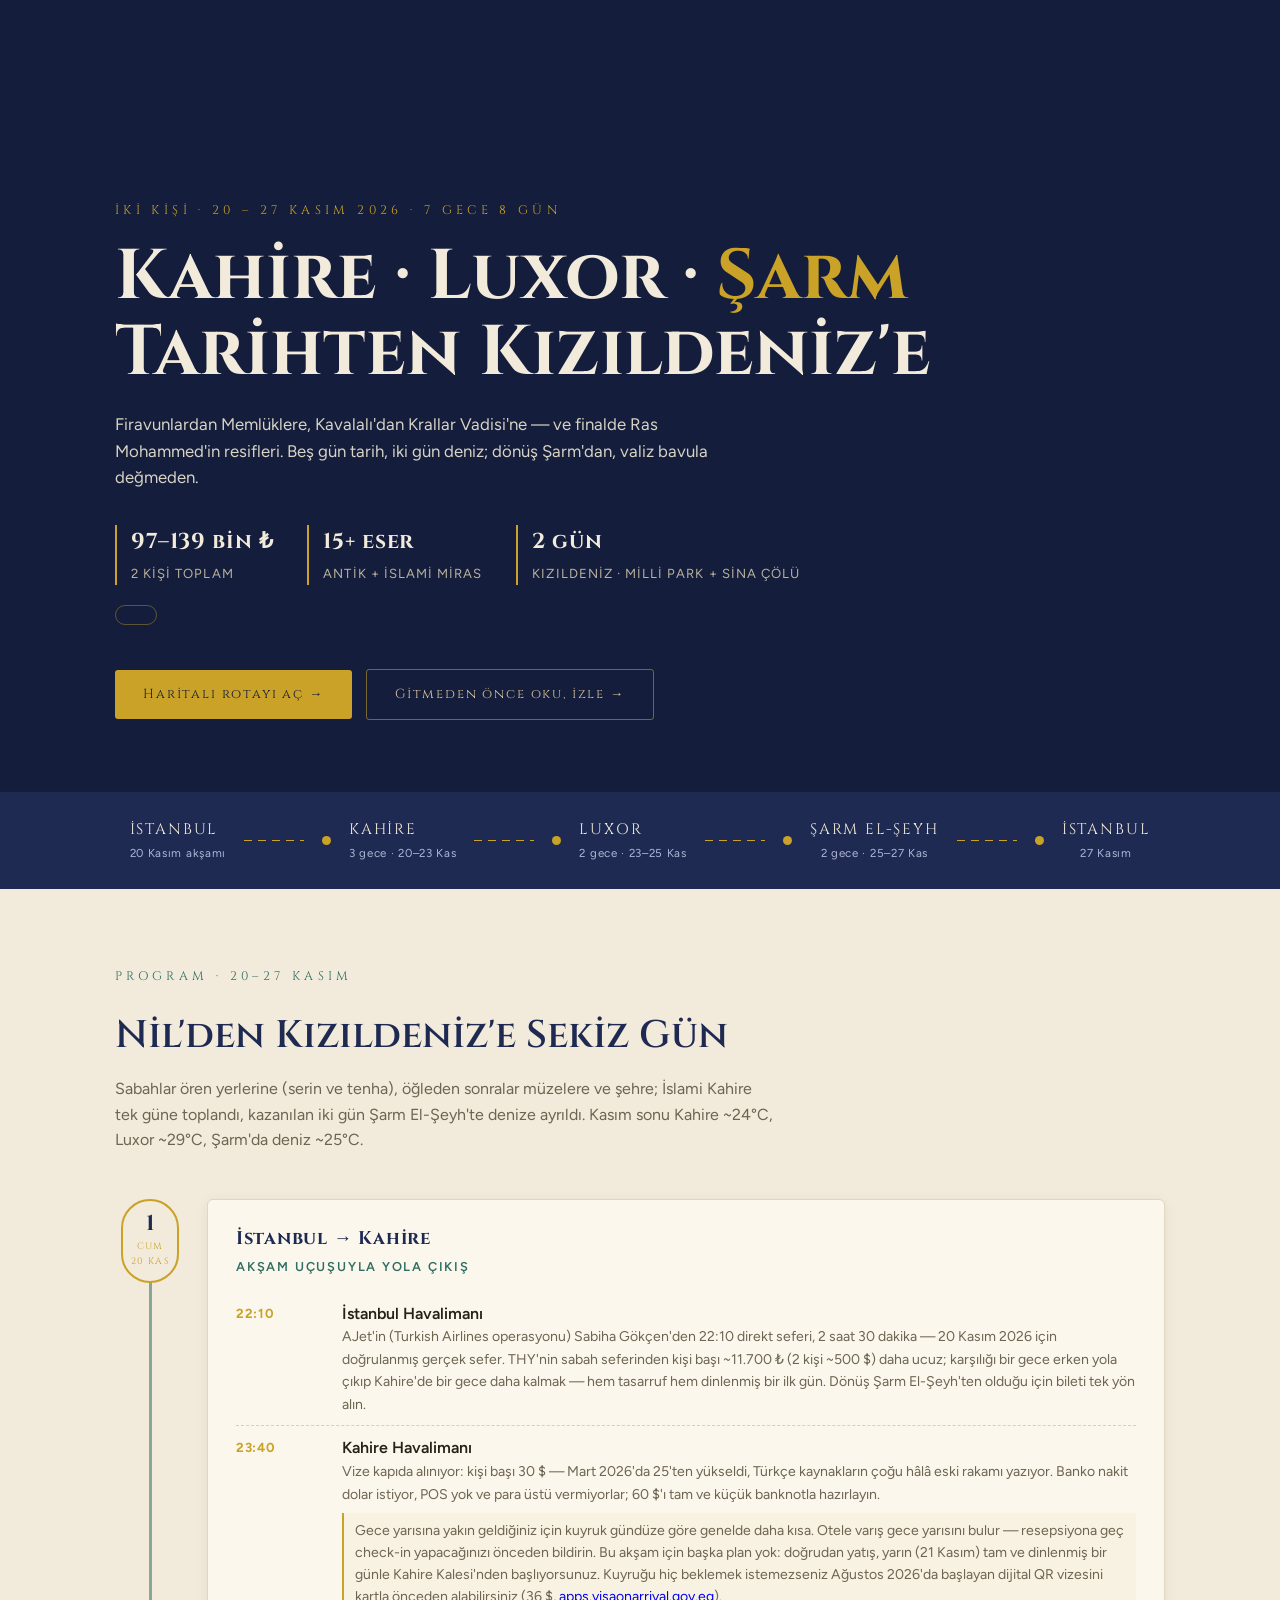
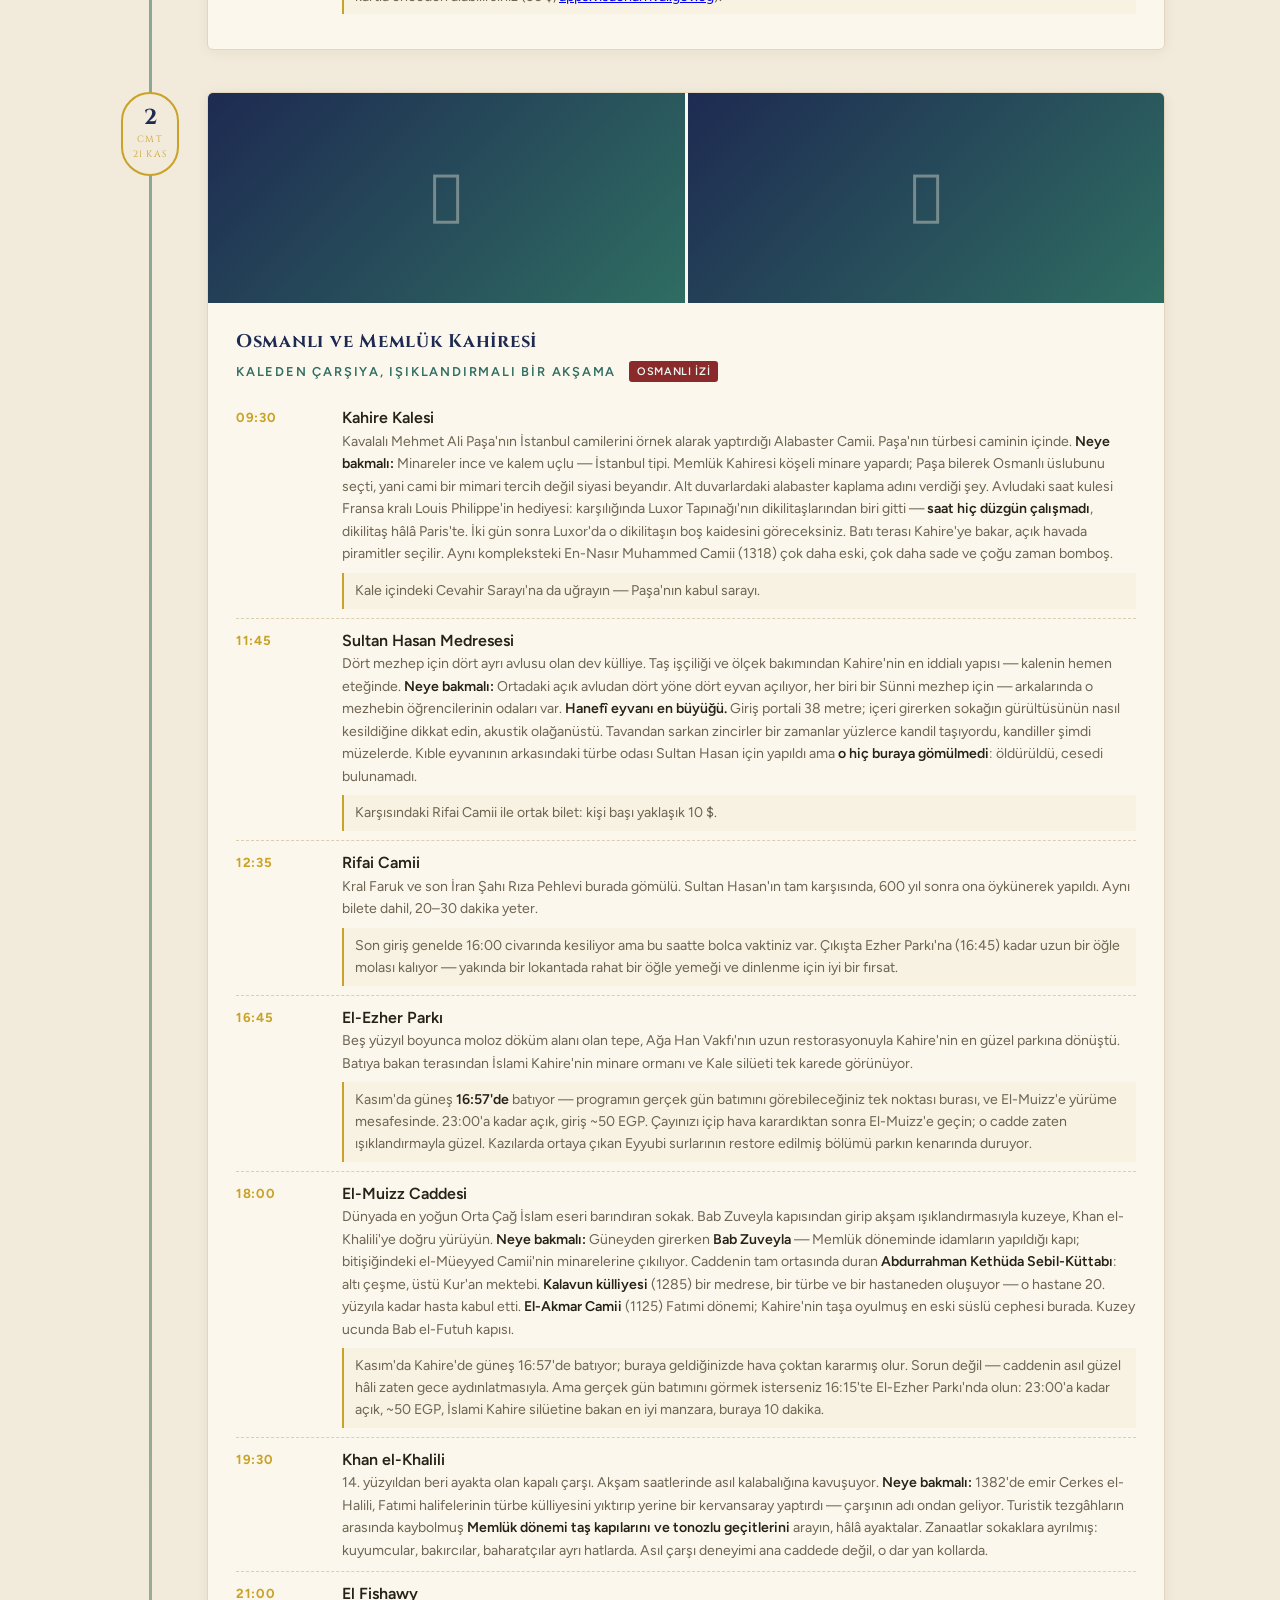
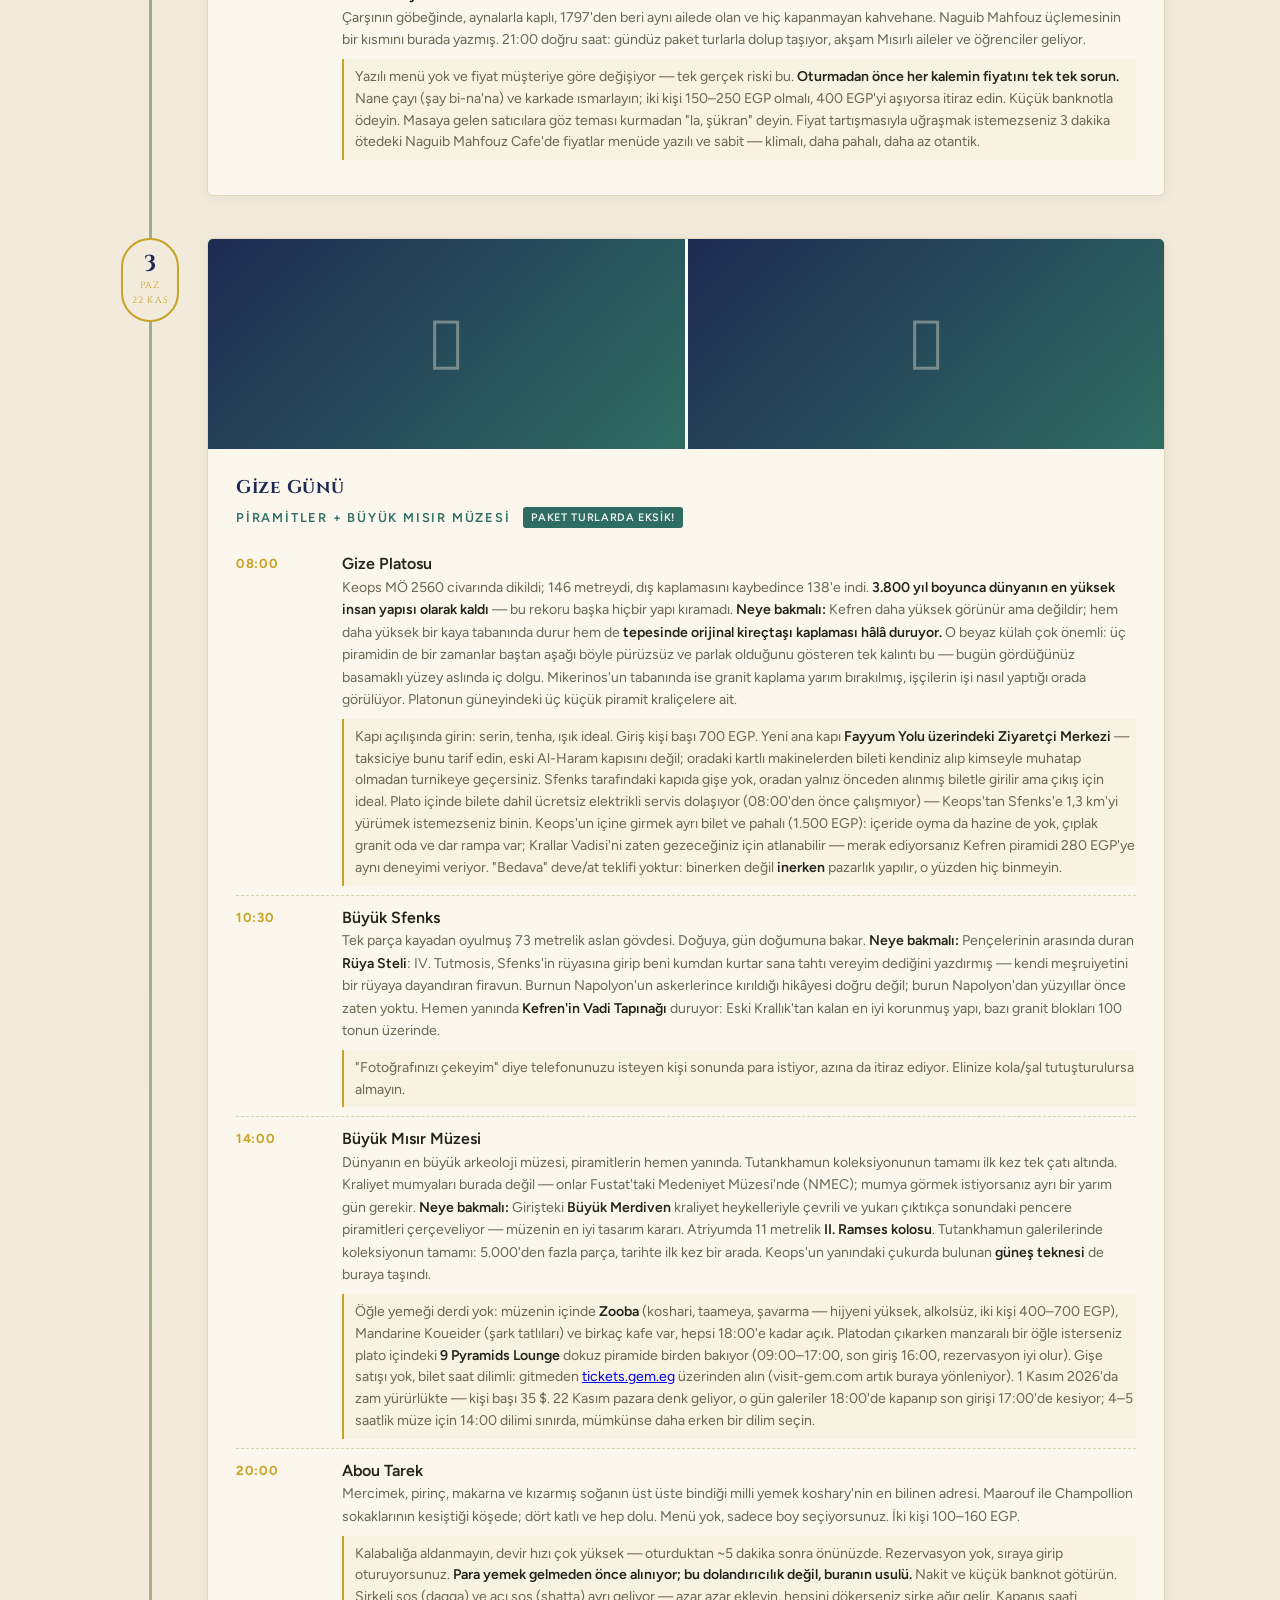
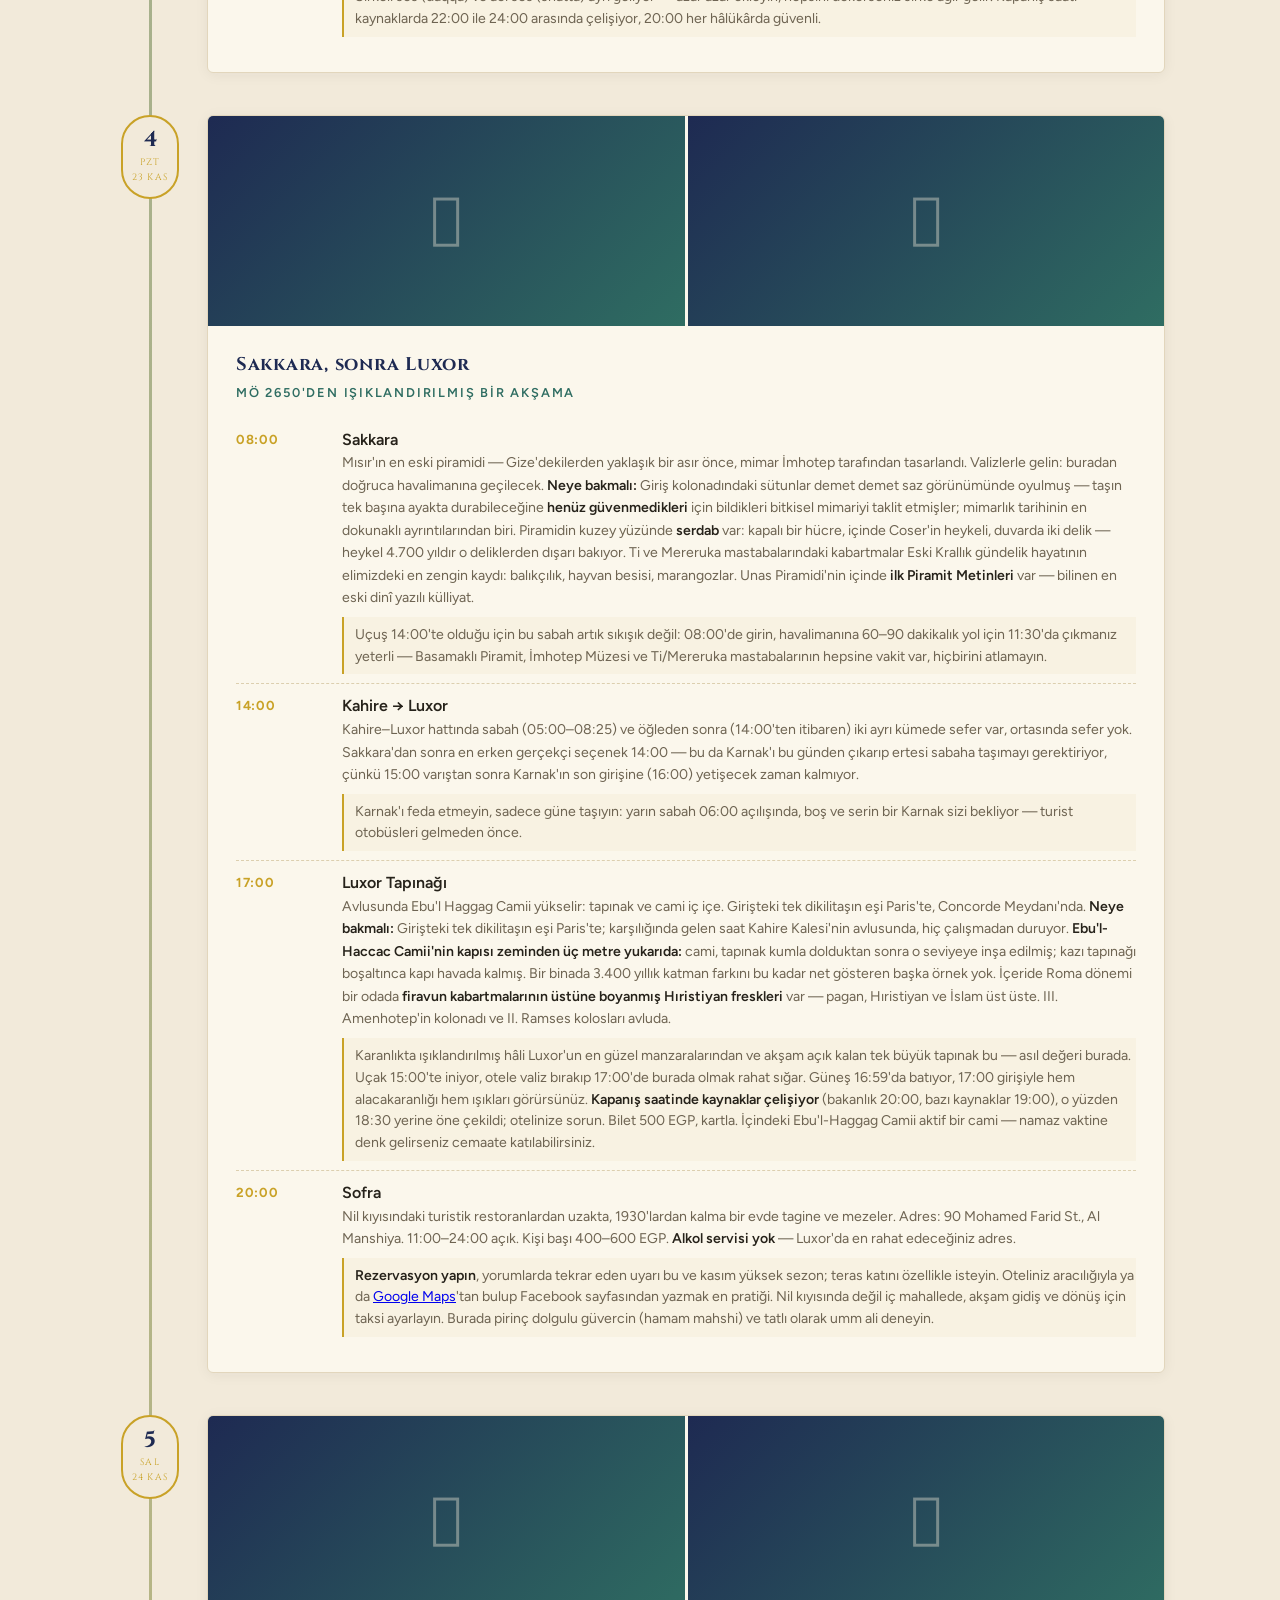
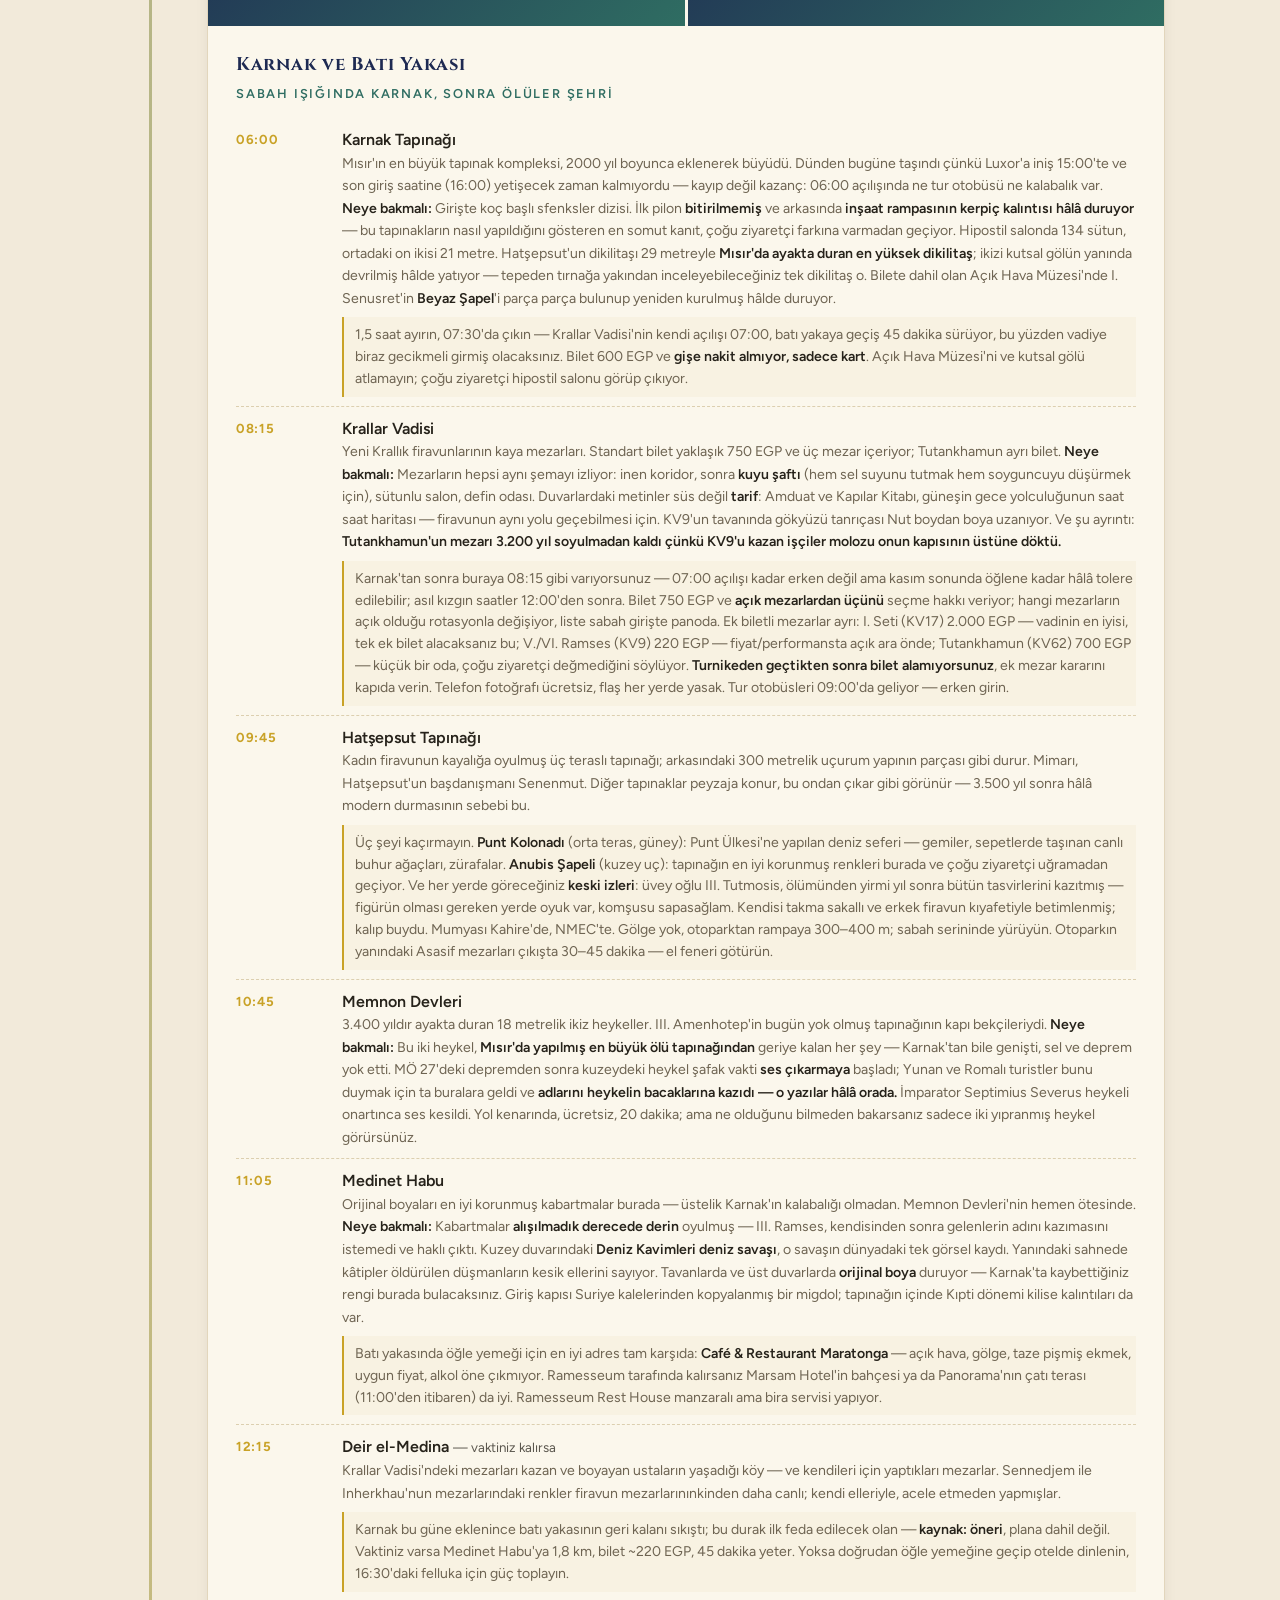
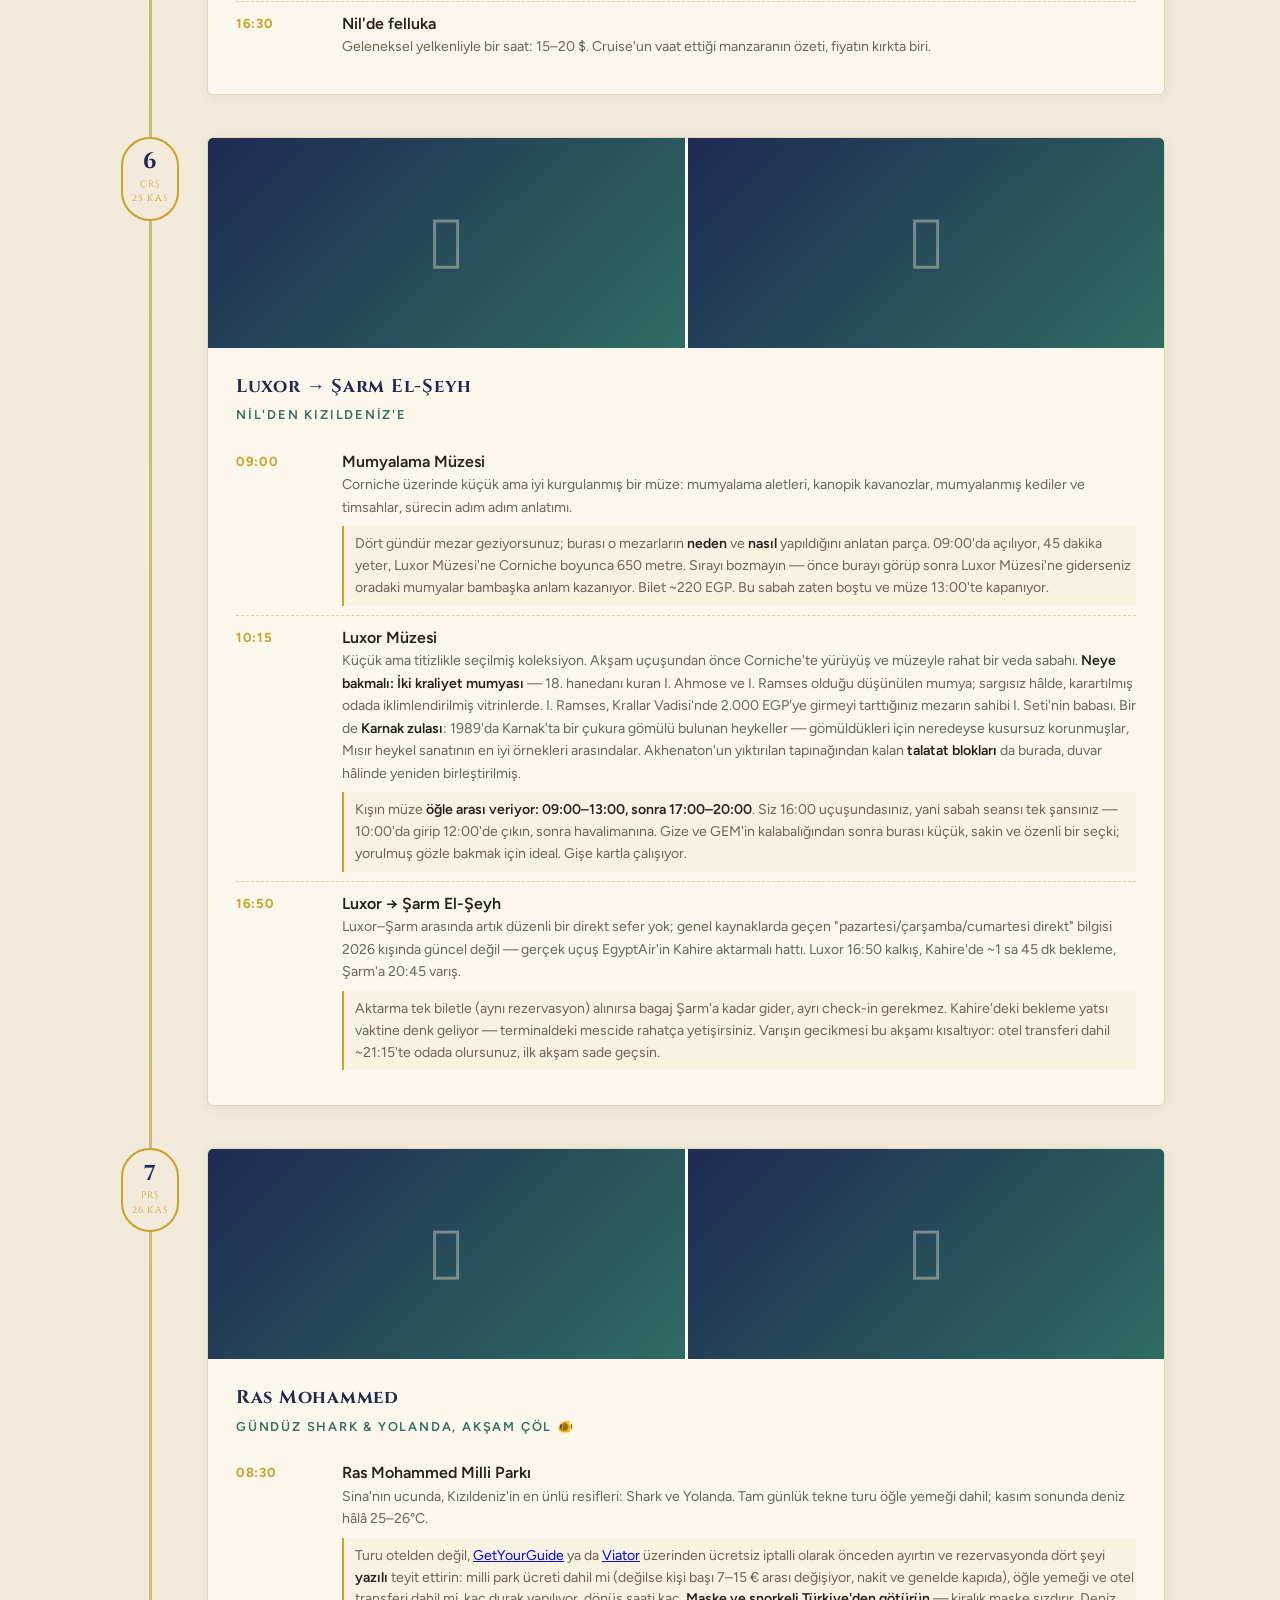
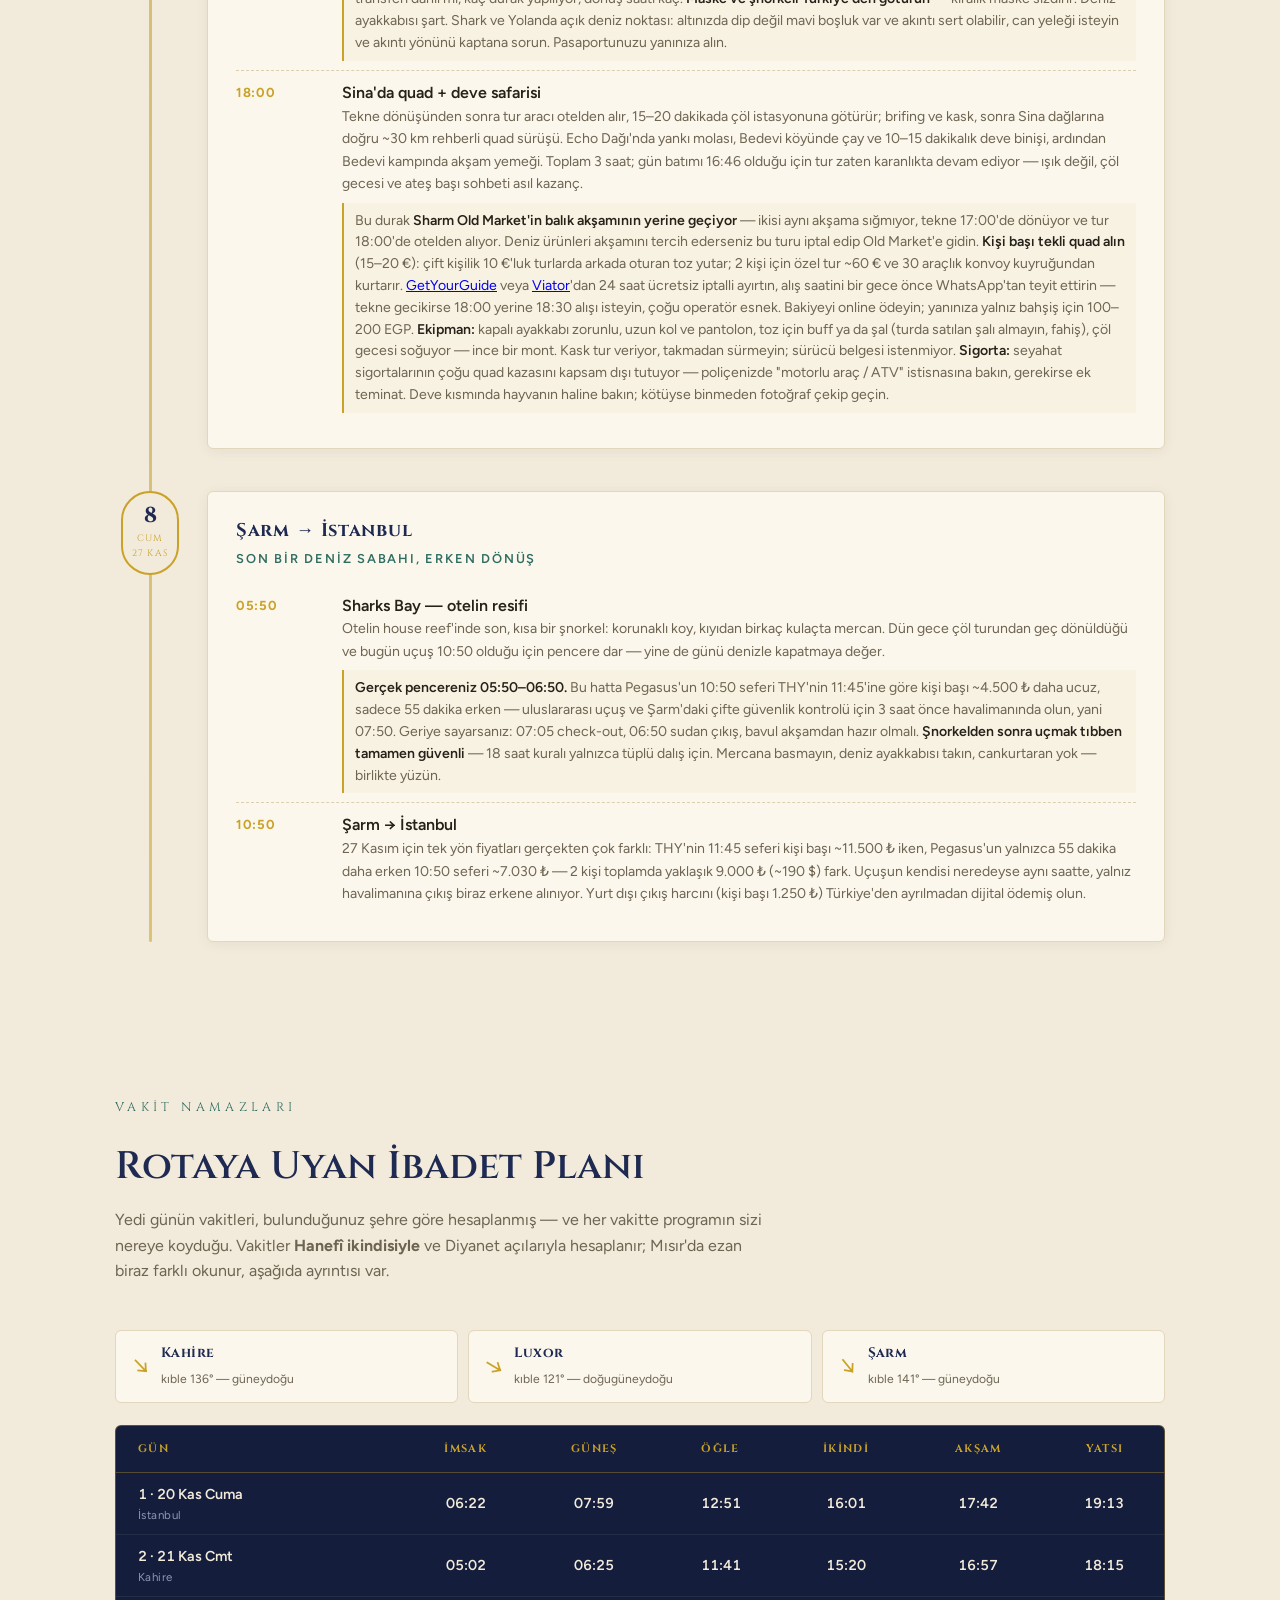
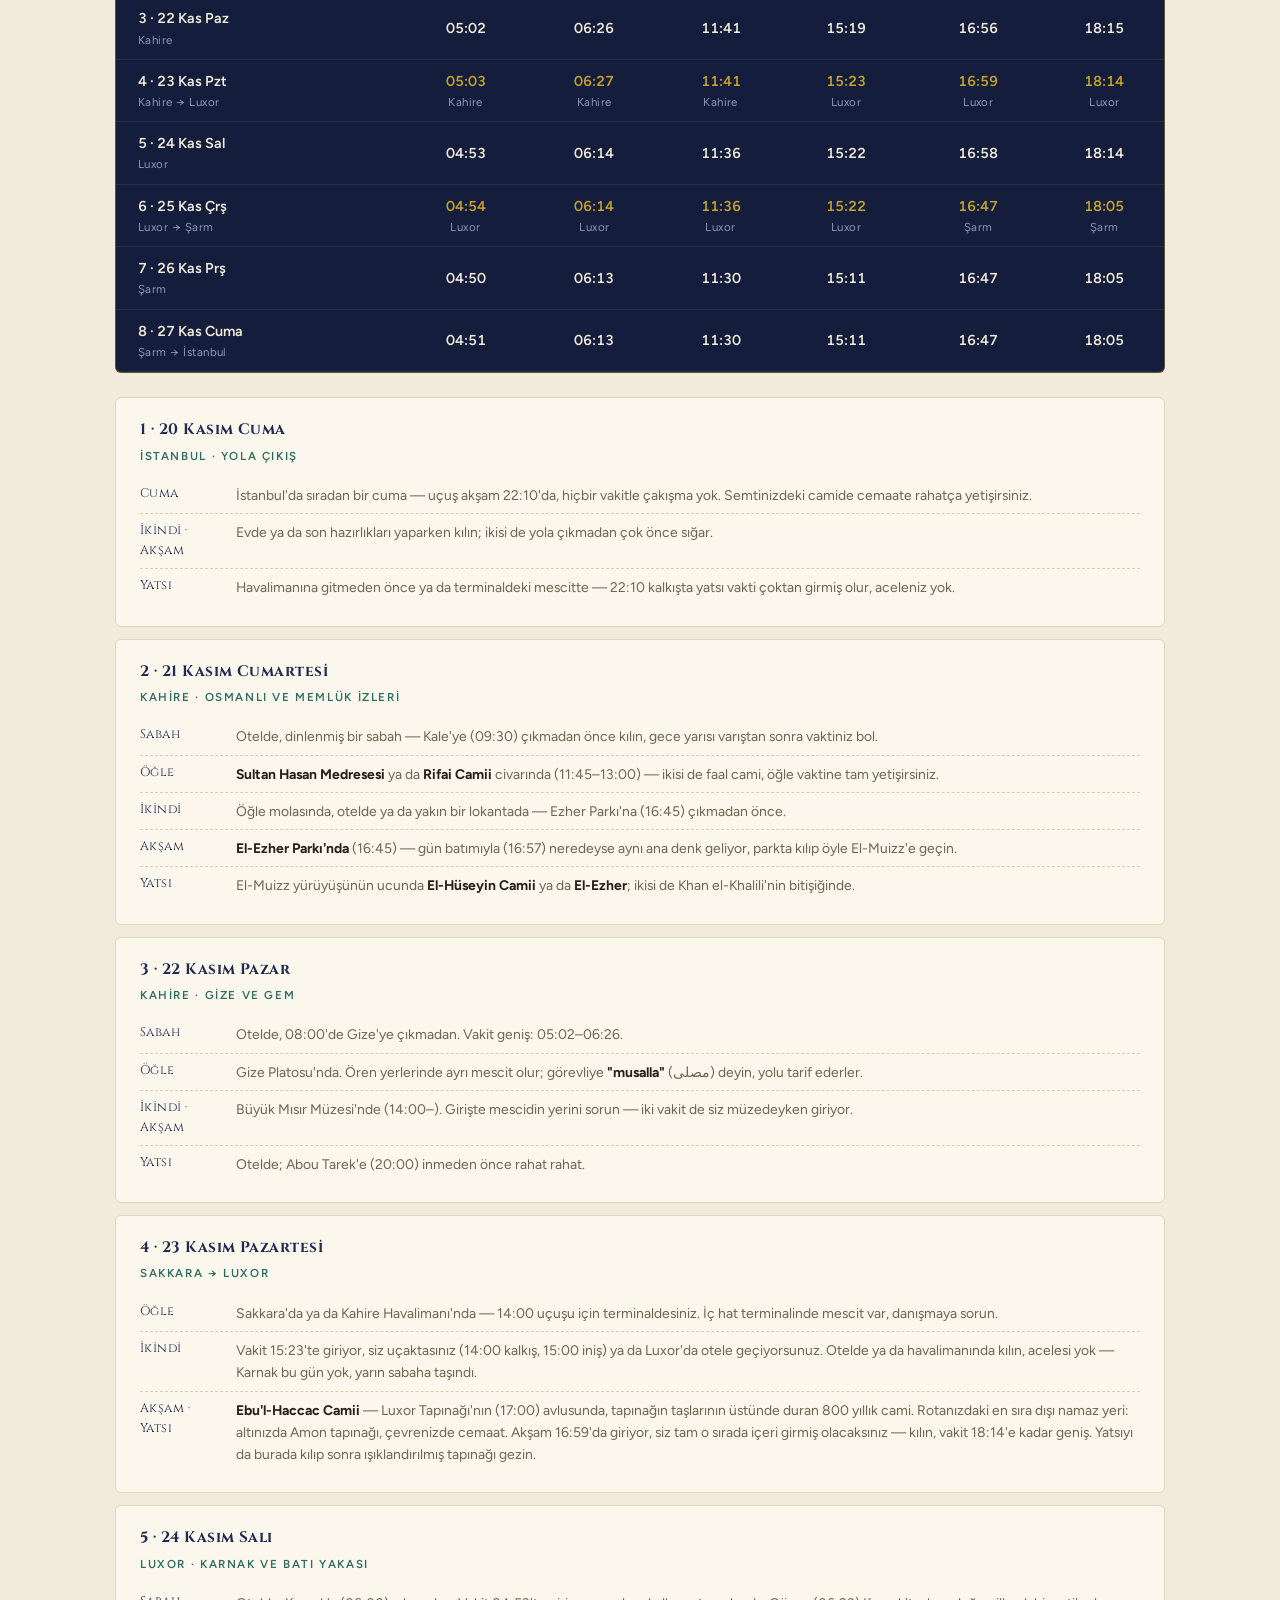
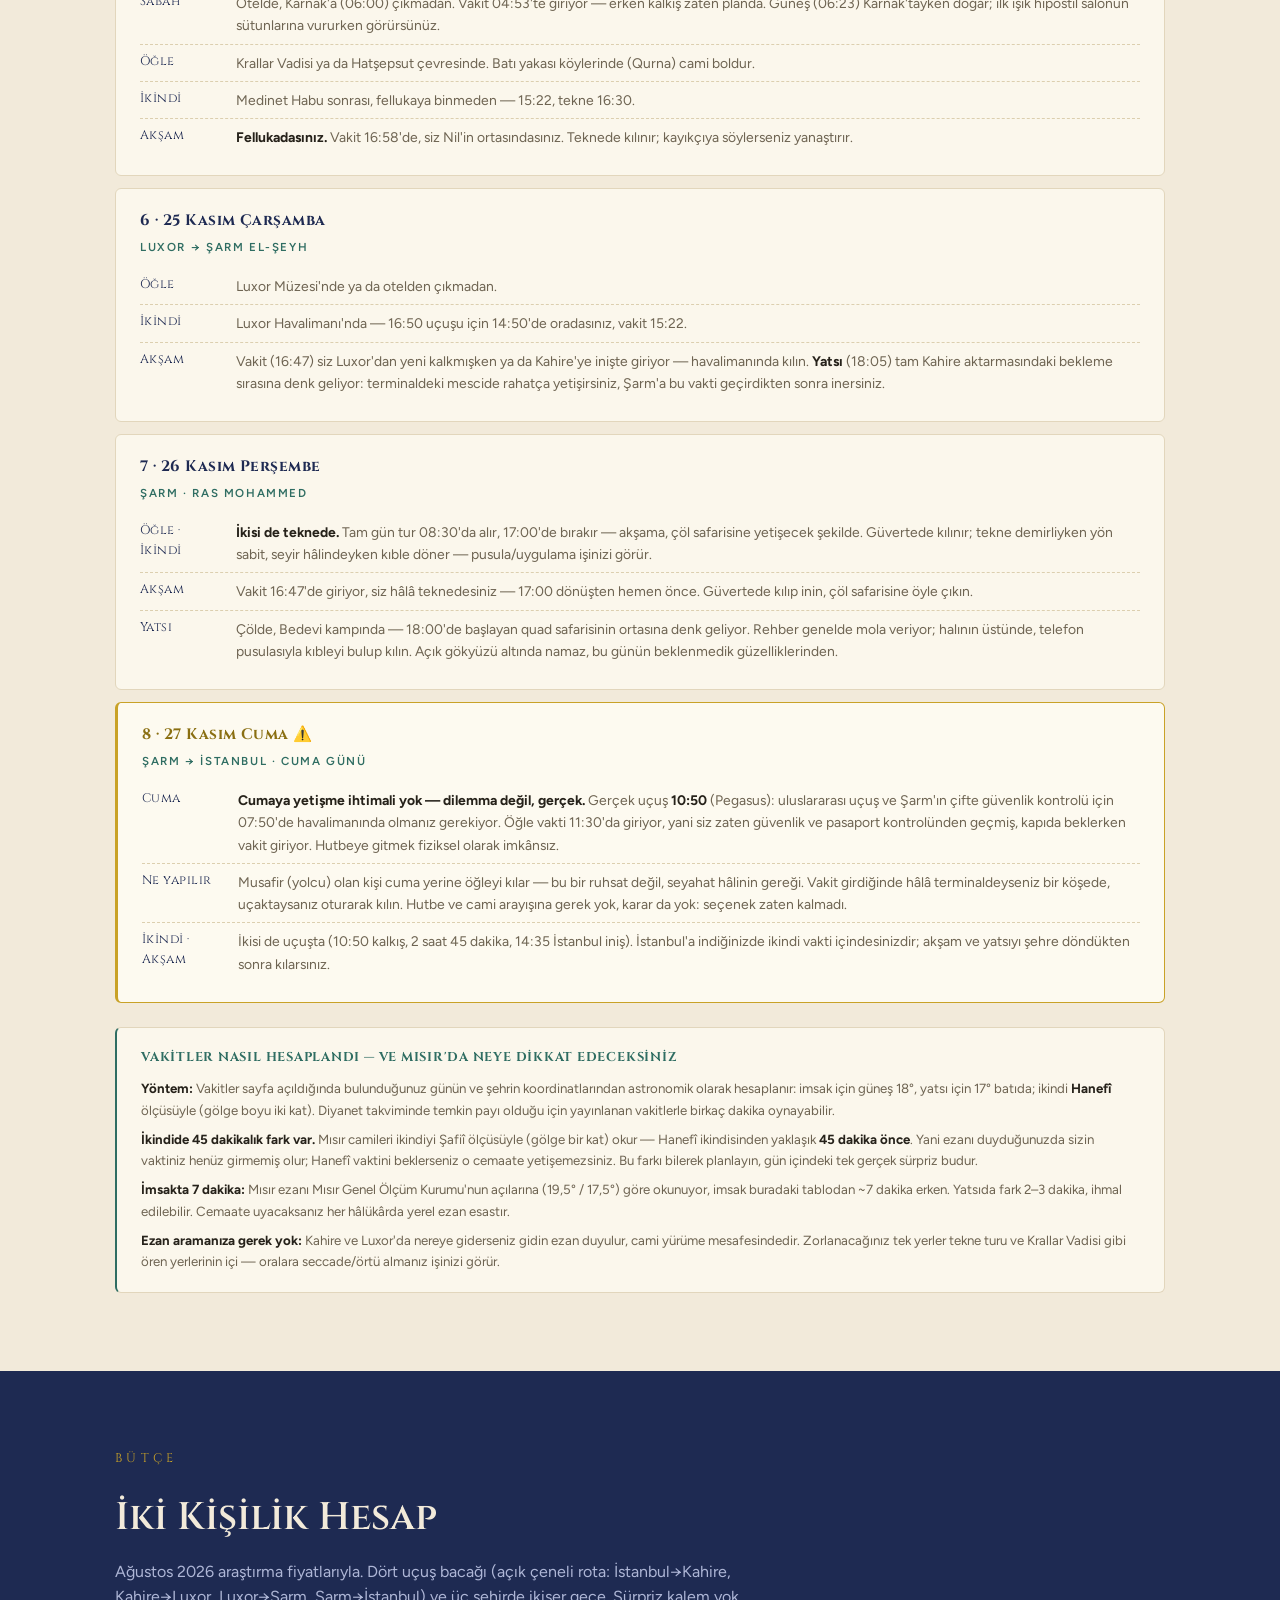
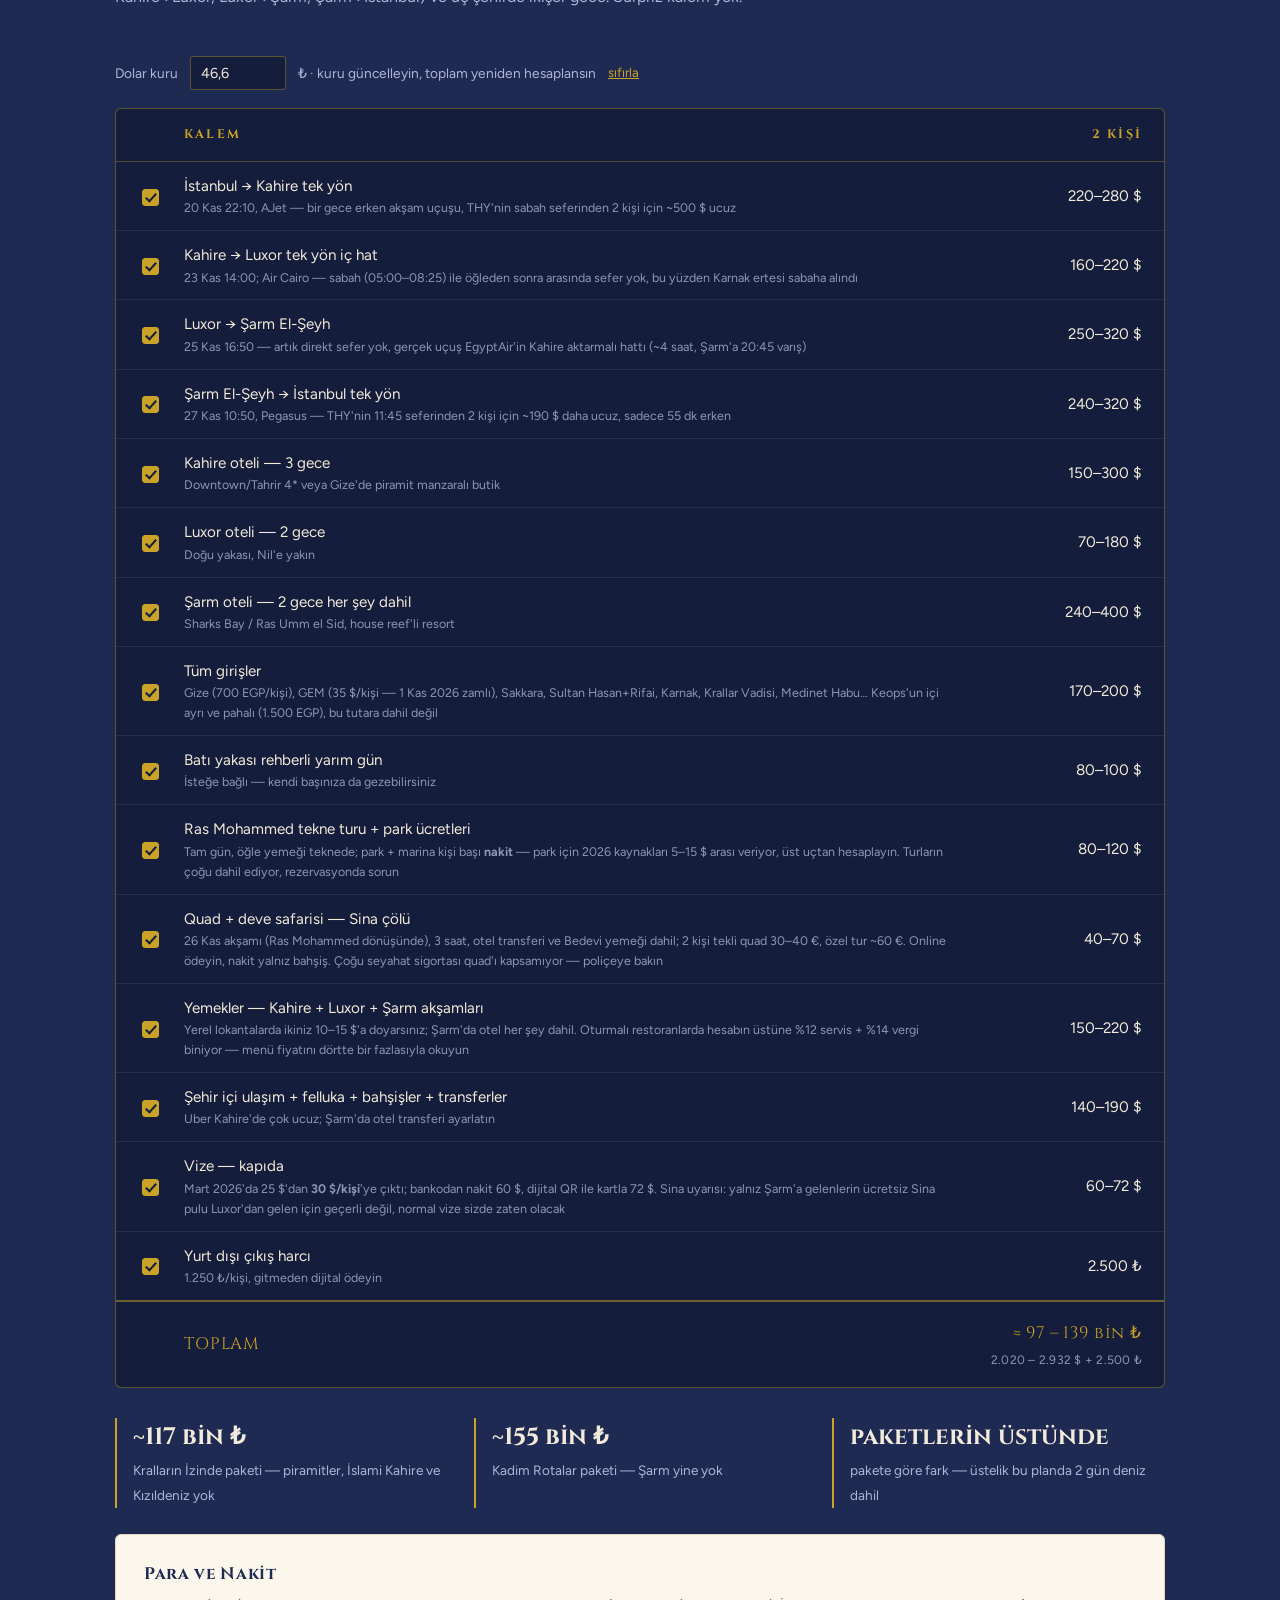
==== index.html @ e258782a "Rezervasyon gerektiren yerlere gerçek linkler ekle GEM (tickets.gem.eg), vize QR (apps.visaonarrival" ====
<!DOCTYPE html>
<html lang="tr">
<head>
<meta charset="UTF-8">
<meta name="viewport" content="width=device-width, initial-scale=1.0">
<title>Kahire + Luxor + Şarm — 20–27 Kasım 2026</title>
<link rel="preconnect" href="https://fonts.googleapis.com">
<link rel="preconnect" href="https://fonts.gstatic.com" crossorigin>
<link href="https://fonts.googleapis.com/css2?family=Cinzel:wght@500;600;700&family=Figtree:ital,wght@0,400;0,500;0,600;0,700;1,400&display=swap" rel="stylesheet">
<style>
  :root{
    --lapis:#1E2A52;
    --lapis-deep:#141D3B;
    --limestone:#F2EADA;
    --sand:#D9C39A;
    --gold:#C9A227;
    --nile:#2F6D62;
    --ink:#26221A;
    --muted:#6E6452;
  }
  *{margin:0;padding:0;box-sizing:border-box}
  html{scroll-behavior:smooth}
  body{font-family:'Figtree',sans-serif;background:var(--limestone);color:var(--ink);line-height:1.6}
  img{display:block;max-width:100%}

  .hero{position:relative;min-height:88vh;display:flex;align-items:flex-end;background:var(--lapis-deep);overflow:hidden}
  .hero img{position:absolute;inset:0;width:100%;height:100%;object-fit:cover;opacity:.55}
  .hero::after{content:"";position:absolute;inset:0;background:linear-gradient(to top,var(--lapis-deep) 4%,rgba(20,29,59,.45) 45%,rgba(20,29,59,.25))}
  .hero-inner{position:relative;z-index:2;width:min(1050px,92%);margin:0 auto;padding:0 0 72px}
  .eyebrow{font-family:'Cinzel',serif;letter-spacing:.35em;font-size:.78rem;color:var(--gold);text-transform:uppercase;margin-bottom:18px}
  .hero h1{font-family:'Cinzel',serif;font-weight:700;color:var(--limestone);font-size:clamp(2.2rem,6vw,4.4rem);line-height:1.08}
  .hero h1 em{font-style:normal;color:var(--gold)}
  .hero p{color:#D8D3C4;max-width:600px;margin-top:20px;font-size:1.05rem}
  .hero-stats{display:flex;gap:34px;margin-top:34px;flex-wrap:wrap}
  .hstat{border-left:2px solid var(--gold);padding-left:14px}
  .hstat b{display:block;font-family:'Cinzel',serif;color:var(--limestone);font-size:1.35rem;letter-spacing:.04em}
  .hstat span{color:#B9B29E;font-size:.82rem;letter-spacing:.08em;text-transform:uppercase}
  .hero-cta{display:inline-block;margin-top:36px;font-family:'Cinzel',serif;letter-spacing:.14em;font-size:.82rem;color:var(--lapis-deep);background:var(--gold);padding:14px 28px;border-radius:3px;text-decoration:none;transition:background .2s ease,transform .2s ease}
  .hero-cta:hover{background:var(--sand);transform:translateY(-2px)}
  .hero-cta:focus-visible{outline:2px solid var(--limestone);outline-offset:3px}
  .hero-cta.ikincil{background:transparent;color:var(--sand);border:1px solid rgba(201,162,39,.55);margin-left:10px}
  .hero-cta.ikincil:hover{background:rgba(201,162,39,.16);color:var(--limestone)}

  .route{background:var(--lapis);color:var(--limestone);padding:26px 0}
  .route-inner{width:min(1050px,92%);margin:0 auto;display:flex;align-items:center;justify-content:center;gap:18px;flex-wrap:wrap;font-family:'Cinzel',serif;letter-spacing:.12em;font-size:.95rem}
  .route .dot{width:9px;height:9px;border-radius:50%;background:var(--gold)}
  .route .dash{flex:0 0 60px;height:1px;background:repeating-linear-gradient(90deg,var(--gold) 0 8px,transparent 8px 14px)}
  .route small{display:block;text-align:center;letter-spacing:.06em;color:#AEB6D6;font-family:'Figtree';font-size:.72rem;margin-top:2px}

  section{padding:78px 0}
  .wrap{width:min(1050px,92%);margin:0 auto}
  .sec-head{margin-bottom:46px}
  .sec-head .eyebrow{color:var(--nile)}
  .sec-head h2{font-family:'Cinzel',serif;font-size:clamp(1.6rem,3.4vw,2.4rem);color:var(--lapis);font-weight:600}
  .sec-head p{color:var(--muted);max-width:660px;margin-top:10px}

  .nile-line{position:relative}
  .nile-line::before{content:"";position:absolute;left:34px;top:0;bottom:0;width:3px;background:linear-gradient(var(--nile),var(--gold));border-radius:3px;opacity:.55}
  .day{position:relative;padding:0 0 42px 92px}
  .day:last-child{padding-bottom:0}
  .cartouche{position:absolute;left:6px;top:0;width:58px;height:84px;border:2px solid var(--gold);border-radius:29px;display:flex;flex-direction:column;align-items:center;justify-content:center;background:var(--limestone);font-family:'Cinzel',serif}
  .cartouche b{font-size:1.35rem;color:var(--lapis);line-height:1}
  .cartouche span{font-size:.58rem;letter-spacing:.14em;color:var(--gold);margin-top:4px;text-align:center}
  .day-card{background:#FBF7EC;border:1px solid #E2D6BC;border-radius:6px;overflow:hidden;box-shadow:0 2px 14px rgba(38,34,26,.06)}
  .photo{height:240px;background:linear-gradient(135deg,var(--lapis),var(--nile));position:relative;overflow:hidden}
  .photo img{width:100%;height:100%;object-fit:cover}
  .photo .cap{position:absolute;right:10px;bottom:8px;background:rgba(20,29,59,.72);color:var(--sand);font-size:.68rem;padding:3px 9px;border-radius:3px;letter-spacing:.05em;z-index:2}
  .photo.gone{display:flex;align-items:center;justify-content:center}
  .photo.gone img,.photo.gone .cap{display:none}
  .photo.gone::after{content:"𓂀";font-size:3.2rem;color:rgba(242,234,218,.4)}
  /* Fotoğrafı tam ekran büyütme: karttaki görsel 240 piksel yüksek, ayrıntısı
     ancak büyütünce okunuyor. Esc ya da dışına tıklamak kapatır. */
  .photo:not(.gone){cursor:zoom-in}
  .photo:not(.gone)::after{content:"⤢";position:absolute;left:10px;bottom:8px;z-index:2;width:22px;height:22px;display:grid;place-items:center;font-size:.72rem;color:var(--limestone);background:rgba(20,29,59,.72);border-radius:3px;opacity:0;transition:opacity .25s ease;pointer-events:none}
  .photo:not(.gone):hover::after{opacity:1}
  /* Tarayıcının dialog:not([open]){display:none} kuralını ezmemek için: */
  .buyutec:not([open]){display:none}
  .buyutec{width:100vw;max-width:100vw;height:100dvh;max-height:100dvh;margin:0;padding:28px;border:0;background:transparent;display:flex;flex-direction:column;align-items:center;justify-content:center;gap:12px;cursor:zoom-out;overflow:hidden}
  .buyutec::backdrop{background:rgba(242,234,218,.985)}
  .buyutec img{width:auto;height:auto;max-width:100%;max-height:100%;min-height:0;flex:0 1 auto;object-fit:contain;cursor:default;border:1px solid rgba(38,34,26,.16);border-radius:3px;box-shadow:0 18px 44px rgba(38,34,26,.22)}
  .buyutec img:not([src]){display:none}
  .buyutec figcaption{flex:0 0 auto;display:flex;flex-wrap:wrap;gap:12px;align-items:baseline;justify-content:center;font-size:.8rem;color:var(--muted);cursor:default}
  .buyutec .b-ad{color:var(--ink)}
  .buyutec .b-kaynak{color:var(--nile);text-decoration:none}
  .buyutec .b-kaynak:hover{text-decoration:underline}
  .buyutec .b-kapat{position:absolute;top:14px;right:16px;z-index:1;width:36px;height:36px;border:1px solid rgba(38,34,26,.16);border-radius:50%;background:#FBF7EE;color:var(--ink);font-size:.9rem;line-height:1;cursor:pointer}
  .buyutec .b-kapat:hover{background:#EFE4CE}
  @media (max-width:720px){.buyutec{padding:16px}.buyutec .b-kapat{top:8px;right:8px}}
  .duo{display:grid;grid-template-columns:1fr 1fr;gap:3px;background:#FBF7EC}
  .duo .photo{height:210px}
  .day-body{padding:24px 28px 26px}
  .day-body h3{font-family:'Cinzel',serif;color:var(--lapis);font-size:1.15rem;letter-spacing:.04em;margin-bottom:4px}
  .day-body .theme{color:var(--nile);font-size:.8rem;letter-spacing:.14em;text-transform:uppercase;font-weight:600;margin-bottom:14px}
  .stops{list-style:none}
  .stops li{display:flex;gap:14px;padding:9px 0;border-top:1px dashed #DCCFAF}
  .stops li:first-child{border-top:0}
  .stops .t{flex:0 0 92px;font-weight:700;color:var(--gold);font-size:.82rem;letter-spacing:.05em;padding-top:2px}
  .stops .what b{font-weight:600;color:var(--ink)}
  .stops .what span{display:block;color:var(--muted);font-size:.88rem}
  .stops .what b{color:var(--ink)}
  /* İpucu: pratik uyarı — gövde metninden ayrılsın diye soldan altın çizgili. */
  .ipucu-mini{margin-top:7px;padding:7px 0 7px 11px;border-left:2px solid var(--gold);
    background:rgba(201,162,39,.05);font-size:.83rem;line-height:1.55}
  .ipucu-mini b{color:var(--ink)}
  .tag{display:inline-block;background:var(--nile);color:#EDF5F2;font-size:.68rem;padding:2px 8px;border-radius:3px;margin-left:8px;letter-spacing:.06em;vertical-align:1px}
  .tag.ot{background:#8A2A2B}

  .budget{background:var(--lapis);color:var(--limestone)}
  .budget .sec-head h2{color:var(--limestone)}
  .budget .sec-head .eyebrow{color:var(--gold)}
  .budget .sec-head p{color:#AEB6D6}
  .stele{background:var(--lapis-deep);border:1px solid rgba(201,162,39,.4);border-radius:6px;overflow-x:auto}
  .stele table{width:100%;border-collapse:collapse}
  .stele th{font-family:'Cinzel',serif;text-align:left;font-size:.78rem;letter-spacing:.18em;color:var(--gold);padding:16px 22px;border-bottom:1px solid rgba(201,162,39,.35);text-transform:uppercase}
  .stele th:last-child,.stele td:last-child{text-align:right;white-space:nowrap}
  .stele td{padding:12px 22px;border-bottom:1px solid rgba(242,234,218,.08);font-size:.95rem}
  .stele td small{display:block;color:#8E96B8;font-size:.78rem}
  .stele tr.total td{font-family:'Cinzel',serif;font-size:1.05rem;color:var(--gold);border-top:2px solid rgba(201,162,39,.5);border-bottom:0;padding:18px 22px;letter-spacing:.05em}
  .budget-note{display:flex;gap:26px;flex-wrap:wrap;margin-top:30px}
  .bnote{flex:1 1 240px;border-left:2px solid var(--gold);padding-left:16px}
  .bnote b{display:block;font-family:'Cinzel',serif;font-size:1.5rem;color:var(--limestone)}
  .bnote span{color:#AEB6D6;font-size:.85rem}

  .tips-grid{display:grid;grid-template-columns:repeat(auto-fit,minmax(280px,1fr));gap:22px}
  .tip{background:#FBF7EC;border:1px solid #E2D6BC;border-radius:6px;padding:24px;position:relative}
  .tip::before{content:attr(data-g);font-size:1.5rem;position:absolute;top:18px;right:18px;opacity:.85}
  .tip h4{font-family:'Cinzel',serif;color:var(--lapis);font-size:.98rem;margin-bottom:8px;letter-spacing:.03em;padding-right:40px}
  .tip p{color:var(--muted);font-size:.9rem}
  .tip p b{color:var(--ink)}

  .close{background:var(--nile);color:#EDF5F2;text-align:center}
  .close h2{font-family:'Cinzel',serif;font-size:clamp(1.5rem,3vw,2.1rem);max-width:760px;margin:0 auto 14px}
  .close p{max-width:640px;margin:0 auto;color:#CDE2DC}
  .vs{display:flex;justify-content:center;gap:20px;flex-wrap:wrap;margin-top:38px}
  .vs .card{background:rgba(20,29,59,.35);border:1px solid rgba(242,234,218,.25);border-radius:6px;padding:20px 26px;min-width:200px}
  .vs .card.win{background:var(--limestone);color:var(--ink);border-color:var(--gold)}
  .vs .card b{display:block;font-family:'Cinzel',serif;font-size:1.35rem}
  .vs .card.win b{color:var(--nile)}
  .vs .card span{font-size:.8rem;letter-spacing:.06em;text-transform:uppercase;opacity:.85}
  footer{background:var(--lapis-deep);color:#7F86A8;text-align:center;font-size:.78rem;padding:26px 16px;letter-spacing:.04em}

  @media (max-width:640px){
    .nile-line::before{left:26px}
    .day{padding-left:74px}
    .cartouche{width:46px;height:70px;left:4px}
    .cartouche b{font-size:1.1rem}
    .stops .t{flex-basis:74px}
    .photo{height:180px}
    .duo{grid-template-columns:1fr}
    .duo .photo{height:180px}
  }
  @media (prefers-reduced-motion:no-preference){
    .day-card{transition:transform .25s ease,box-shadow .25s ease}
    .day-card:hover{transform:translateY(-3px);box-shadow:0 10px 26px rgba(38,34,26,.12)}
  }

  .sr-only{position:absolute;width:1px;height:1px;overflow:hidden;clip:rect(0 0 0 0);white-space:nowrap}

  /* ——— Bölüm çubuğu ——— */
  .topnav{position:fixed;top:0;left:0;right:0;z-index:50;background:rgba(242,234,218,.94);backdrop-filter:blur(12px);border-bottom:1px solid #E2D6BC;transform:translateY(-101%);transition:transform .32s ease}
  .topnav.acik{transform:none}
  .topnav-inner{width:min(1050px,92%);margin:0 auto;display:flex;align-items:center;gap:6px;padding:10px 0}
  .nav-brand{font-family:'Cinzel',serif;font-weight:600;font-size:.8rem;letter-spacing:.14em;color:var(--lapis);text-decoration:none;margin-right:auto;white-space:nowrap}
  .nav-links{display:flex;gap:4px;list-style:none;overflow-x:auto;scrollbar-width:none}
  .nav-links::-webkit-scrollbar{display:none}
  .nav-link{display:block;font-family:'Cinzel',serif;font-size:.74rem;letter-spacing:.11em;color:var(--muted);text-decoration:none;padding:7px 12px;border-radius:3px;white-space:nowrap;transition:color .2s ease,background .2s ease}
  .nav-link:hover{color:var(--lapis)}
  .nav-link[aria-current="true"]{color:var(--lapis);background:rgba(201,162,39,.18)}
  .nav-map{font-family:'Cinzel',serif;font-size:.72rem;letter-spacing:.1em;color:var(--lapis-deep);background:var(--gold);padding:8px 14px;border-radius:3px;text-decoration:none;white-space:nowrap;transition:background .2s ease}
  .nav-map:hover{background:var(--sand)}

  /* ——— Geri sayım ——— */
  .countdown{display:inline-flex;align-items:baseline;gap:9px;margin-top:26px;font-family:'Cinzel',serif;font-size:.82rem;letter-spacing:.1em;color:var(--sand);border:1px solid rgba(201,162,39,.42);border-radius:999px;padding:9px 20px}
  .countdown b{color:var(--gold);font-size:1.08rem}

  /* ——— Bütçe hesabı ——— */
  .kur-satir{display:flex;align-items:center;gap:12px;flex-wrap:wrap;margin-bottom:18px;font-size:.86rem;color:#AEB6D6}
  .kur-giris{font-family:'Figtree',sans-serif;width:96px;background:var(--lapis-deep);border:1px solid rgba(201,162,39,.4);color:var(--limestone);border-radius:3px;padding:7px 10px;font-size:.9rem}
  .kur-giris:focus-visible{outline:2px solid var(--gold);outline-offset:1px}
  .kur-sifirla{background:none;border:0;padding:0;color:var(--gold);cursor:pointer;font-size:.82rem;font-family:'Figtree',sans-serif;text-decoration:underline}
  .stele td.sec{width:46px;text-align:center;padding-right:0}
  .stele th.sec{width:46px;padding-right:0}
  .b-check{appearance:none;-webkit-appearance:none;width:17px;height:17px;border:1px solid rgba(201,162,39,.6);border-radius:3px;background:transparent;cursor:pointer;position:relative;vertical-align:middle;transition:background .18s ease,border-color .18s ease}
  .b-check:checked{background:var(--gold);border-color:var(--gold)}
  .b-check:checked::after{content:"";position:absolute;left:5px;top:1px;width:4px;height:9px;border:solid var(--lapis-deep);border-width:0 2px 2px 0;transform:rotate(42deg)}
  .b-check:focus-visible{outline:2px solid var(--limestone);outline-offset:2px}
  tr.kapali td{opacity:.35}
  tr.kapali td.sec{opacity:1}
  .stele tr.total td{transition:color .2s ease}
  .toplam-usd{display:block;font-family:'Figtree',sans-serif;font-size:.76rem;letter-spacing:.02em;color:#8E96B8;margin-top:3px}

  /* ——— Ulaşım rehberi ——— */
  .ul-grid{display:grid;grid-template-columns:repeat(auto-fit,minmax(290px,1fr));gap:20px}
  .ul-kart{background:#FBF7EC;border:1px solid #E2D6BC;border-radius:6px;padding:24px;overflow:hidden}
  .ul-kart .photo{height:172px;margin:-24px -24px 18px;border-radius:0}
  .ul-kart h3{font-family:'Cinzel',serif;color:var(--lapis);font-size:1rem;letter-spacing:.03em;margin-bottom:10px}
  .ul-kart p{color:var(--muted);font-size:.88rem}
  .ul-kart p b{color:var(--ink)}
  .ul-kart .ul-not{margin-top:12px;padding-left:12px;border-left:2px solid var(--nile);font-size:.83rem}
  .ul-kart .ul-not b{color:var(--nile);text-transform:uppercase;letter-spacing:.06em;font-size:.72rem}
  /* ——— İbadet planı ——— */
  .kible-serit{display:flex;flex-wrap:wrap;gap:10px;margin-bottom:22px}
  .kible-kart{flex:1 1 150px;background:#FBF7EC;border:1px solid #E2D6BC;border-radius:6px;padding:12px 16px;display:flex;align-items:center;gap:12px}
  .kible-ok{font-size:1.5rem;color:var(--gold);line-height:1;transform-origin:50% 50%}
  .kible-kart b{display:block;font-family:'Cinzel',serif;color:var(--lapis);font-size:.85rem;letter-spacing:.03em}
  .kible-kart small{color:var(--muted);font-size:.76rem}
  .vakit-tablo{margin-bottom:24px}
  .vakit-tablo th,.vakit-tablo td{text-align:center;padding:10px 8px;font-variant-numeric:tabular-nums}
  .vakit-tablo th:first-child,.vakit-tablo td:first-child{text-align:left;padding-left:22px;white-space:nowrap}
  .vakit-tablo th:last-child,.vakit-tablo td:last-child{text-align:center}
  .vakit-tablo th{font-size:.68rem;letter-spacing:.12em;padding:14px 8px}
  .vakit-tablo td{font-size:.9rem;color:var(--limestone)}
  .vakit-tablo td b{font-weight:600}
  .vakit-tablo td small{display:block;color:#8E96B8;font-size:.72rem;letter-spacing:.04em}
  .vakit-tablo tr.bugun td{background:rgba(201,162,39,.14)}
  .vakit-tablo td.gecis b{color:var(--gold)}
  .ibadet-gun{background:#FBF7EC;border:1px solid #E2D6BC;border-radius:6px;padding:20px 24px;margin-bottom:12px}
  .ibadet-gun h3{font-family:'Cinzel',serif;color:var(--lapis);font-size:.95rem;letter-spacing:.03em;margin-bottom:4px}
  .ibadet-gun .yer{color:var(--nile);font-size:.72rem;letter-spacing:.14em;text-transform:uppercase;font-weight:600;margin-bottom:12px}
  .ibadet-gun ul{list-style:none}
  .ibadet-gun li{display:flex;gap:14px;padding:7px 0;border-top:1px dashed #DCCFAF;font-size:.87rem;color:var(--muted)}
  .ibadet-gun li:first-child{border-top:0}
  .ibadet-gun li .v{flex:0 0 82px;font-family:'Cinzel',serif;color:var(--lapis);font-size:.78rem;letter-spacing:.04em}
  .ibadet-gun li b{color:var(--ink)}
  .ibadet-gun.cuma{border-color:var(--gold);border-left:3px solid var(--gold);background:#FDFAF0}
  .ibadet-gun.cuma h3{color:#8A6F12}
  .yontem{margin-top:24px;padding:20px 24px;background:#FBF7EC;border:1px solid #E2D6BC;border-left:2px solid var(--nile);border-radius:6px}
  .yontem h4{font-family:'Cinzel',serif;color:var(--nile);font-size:.8rem;letter-spacing:.06em;text-transform:uppercase;margin-bottom:10px}
  .yontem p{color:var(--muted);font-size:.83rem;margin-bottom:8px}
  .yontem p:last-child{margin-bottom:0}
  .yontem b{color:var(--ink)}
  /* ——— Para ve nakit paneli ——— */
  .para{margin-top:26px;background:#FBF7EC;border:1px solid #E2D6BC;border-radius:6px;padding:26px 28px}
  .para > h3{font-family:'Cinzel',serif;color:var(--lapis);font-size:1.05rem;letter-spacing:.04em;margin-bottom:6px}
  .para > p.gir{color:var(--muted);font-size:.87rem;margin-bottom:20px}
  .para-grid{display:grid;grid-template-columns:repeat(auto-fit,minmax(250px,1fr));gap:18px}
  .para-kutu h4{font-family:'Cinzel',serif;color:var(--nile);font-size:.76rem;letter-spacing:.1em;text-transform:uppercase;margin-bottom:10px}
  .para-kutu ul{list-style:none}
  .para-kutu li{font-size:.85rem;color:var(--muted);padding:5px 0;border-top:1px dashed #DCCFAF;display:flex;gap:10px}
  .para-kutu li:first-child{border-top:0}
  .para-kutu li b{color:var(--ink);flex:0 0 auto}
  .para-kutu li .sag{margin-left:auto;color:var(--ink);white-space:nowrap;font-variant-numeric:tabular-nums}
  .cuzdan{display:flex;flex-wrap:wrap;gap:10px;margin-bottom:20px}
  .cuzdan div{flex:1 1 140px;border-left:2px solid var(--gold);padding:2px 0 2px 12px}
  .cuzdan b{display:block;font-family:'Cinzel',serif;color:var(--lapis);font-size:1.05rem}
  .cuzdan span{font-size:.76rem;color:var(--muted)}
  .para-uyari{margin-top:18px;padding:14px 16px;background:rgba(201,162,39,.1);border-left:2px solid var(--gold);border-radius:0 4px 4px 0;font-size:.84rem;color:var(--muted)}
  .para-uyari b{color:var(--ink)}
  .otel-l{color:inherit;text-decoration:none;border-bottom:1px dotted var(--gold);transition:color .18s ease,border-color .18s ease}
  .otel-l b{color:var(--ink)}
  .otel-l::after{content:"↗";font-size:.68em;color:var(--gold);margin-left:3px;vertical-align:super}
  .otel-l:hover{border-bottom-color:var(--nile)}
  .otel-l:hover b{color:var(--nile)}
  .ul-not .otel-l b{color:var(--ink);text-transform:none;letter-spacing:0;font-size:1em}

  /* ——— Hazırlık listesi ——— */
  .hz-ust{display:flex;align-items:center;gap:18px;flex-wrap:wrap;margin-bottom:24px}
  .hz-bar{flex:1 1 220px;height:6px;background:#E2D6BC;border-radius:999px;overflow:hidden}
  .hz-bar i{display:block;height:100%;width:0;border-radius:999px;background:linear-gradient(90deg,var(--nile),var(--gold));transition:width .45s ease}
  .hz-sayac{font-family:'Cinzel',serif;font-size:.88rem;letter-spacing:.06em;color:var(--lapis);white-space:nowrap}
  .hz-sifirla{background:none;border:0;padding:0;color:var(--nile);cursor:pointer;font-size:.8rem;font-family:'Figtree',sans-serif;text-decoration:underline}
  .hz-liste{list-style:none;display:grid;grid-template-columns:repeat(auto-fit,minmax(300px,1fr));gap:10px}
  .hz-oge{background:#FBF7EC;border:1px solid #E2D6BC;border-radius:5px;transition:background .2s ease,border-color .2s ease}
  .hz-oge label{display:flex;align-items:flex-start;gap:12px;padding:14px 16px;cursor:pointer}
  .hz-oge input{appearance:none;-webkit-appearance:none;flex:0 0 auto;width:18px;height:18px;margin-top:2px;border:1.5px solid var(--sand);border-radius:3px;background:#fff;cursor:pointer;position:relative;transition:background .18s ease,border-color .18s ease}
  .hz-oge input:checked{background:var(--nile);border-color:var(--nile)}
  .hz-oge input:checked::after{content:"";position:absolute;left:5.5px;top:1.5px;width:4px;height:9px;border:solid #fff;border-width:0 2px 2px 0;transform:rotate(42deg)}
  .hz-oge input:focus-visible{outline:2px solid var(--gold);outline-offset:2px}
  .hz-oge .yazi b{display:block;font-weight:600;font-size:.92rem;color:var(--ink);transition:color .2s ease}
  .hz-oge .yazi span{display:block;font-size:.82rem;color:var(--muted);margin-top:2px}
  .hz-oge.bitti{background:rgba(47,109,98,.07);border-color:rgba(47,109,98,.32)}
  .hz-oge.bitti .yazi b{color:var(--muted);text-decoration:line-through}

  /* ——— Kaydırma belirmesi (yalnızca JS varsa uygulanır) ——— */
  @media (prefers-reduced-motion:no-preference){
    .reveal{opacity:0;transform:translateY(16px);transition:opacity .55s ease,transform .55s ease}
    .reveal.gorundu{opacity:1;transform:none}
  }

  @media (max-width:640px){
    .nav-brand{display:none}
    .topnav-inner{padding:8px 0}
    .nav-link{font-size:.7rem;padding:6px 9px}
    .hz-liste{grid-template-columns:1fr}
    .stele td,.stele th{padding:11px 13px}
    .stele td.sec,.stele th.sec{width:38px;padding-left:11px}
    .stele td small{font-size:.72rem}
    .stele tr.total td{padding:15px 13px}
    .kur-satir{gap:9px}
    .countdown{padding:8px 16px;font-size:.76rem}
  }

  @media print{
    .topnav,.hero img,.hero-cta,.countdown,.kur-satir,.hz-ust,.stele td.sec,.stele th.sec{display:none}
    body{background:#fff;color:#000}
    .hero{min-height:auto;background:#fff;padding-top:20px}
    .hero::after{display:none}
    .hero h1,.hero p,.eyebrow,.hstat b{color:#000}
    .budget,.close{background:#fff;color:#000}
    .stele{background:#fff;border-color:#999}
    .stele td,.stele th,.budget .sec-head h2,.stele tr.total td{color:#000;border-color:#ccc}
    /* Gün kartları zenginleşen içerikle bir sayfadan uzun olabiliyor: kartın
       tamamını bir arada tutmaya çalışmak yerine durakları bölünmez yapıyoruz. */
    .day-card{box-shadow:none}
    .tip,.hz-oge,.ibadet-gun,.kible-kart,.para-kutu,.stops li{break-inside:avoid;box-shadow:none}
    .vakit-tablo td,.vakit-tablo td small,.vakit-tablo td.gecis b{color:#000}
    section{padding:24px 0}
  }
</style>
</head>
<body>

<!-- BÖLÜM ÇUBUĞU -->
<nav class="topnav" id="topnav" aria-label="Bölümler">
  <div class="topnav-inner">
    <a class="nav-brand" href="#top">KAHİRE + LUXOR + ŞARM</a>
    <ul class="nav-links">
      <li><a class="nav-link" href="#program">Program</a></li>
      <li><a class="nav-link" href="#ibadet">İbadet</a></li>
      <li><a class="nav-link" href="#butce">Bütçe</a></li>
      <li><a class="nav-link" href="#konaklama">Konaklama</a></li>
      <li><a class="nav-link" href="#ulasim">Ulaşım</a></li>
      <li><a class="nav-link" href="#hazirlik">Hazırlık</a></li>
      <li><a class="nav-link" href="#ipuclari">İpuçları</a></li>
      <li><a class="nav-link" href="kaynaklar.html">Kaynaklar</a></li>
    </ul>
    <a class="nav-map" href="rota.html">Harita &rarr;</a>
  </div>
</nav>

<!-- HERO -->
<header class="hero" id="top">
  <img class="wm" data-f='["All Gizah Pyramids.jpg"]' data-w="1600" alt="Gize Piramitleri">
  <div class="hero-inner">
    <div class="eyebrow">İki Kişi · 20 – 27 Kasım 2026 · 7 Gece 8 Gün</div>
    <h1>Kahire · Luxor · <em>Şarm</em><br>Tarihten Kızıldeniz'e</h1>
    <p>Firavunlardan Memlüklere, Kavalalı'dan Krallar Vadisi'ne — ve finalde Ras Mohammed'in resifleri. Beş gün tarih, iki gün deniz; dönüş Şarm'dan, valiz bavula değmeden.</p>
    <div class="hero-stats">
      <div class="hstat"><b id="hero-toplam">97–139 bin ₺</b><span>2 kişi toplam</span></div>
      <div class="hstat"><b>15+ eser</b><span>antik + islami miras</span></div>
      <div class="hstat"><b>2 gün</b><span>kızıldeniz · milli park + sina çölü</span></div>
    </div>
    <p class="countdown" id="countdown" hidden></p>
    <div><a class="hero-cta" href="rota.html">Haritalı rotayı aç &rarr;</a> <a class="hero-cta ikincil" href="kaynaklar.html">Gitmeden önce oku, izle &rarr;</a></div>
  </div>
</header>

<!-- ROTA -->
<div class="route">
  <div class="route-inner">
    <div>İSTANBUL<small>20 Kasım akşamı</small></div>
    <span class="dash"></span><span class="dot"></span>
    <div>KAHİRE<small>3 gece · 20–23 Kas</small></div>
    <span class="dash"></span><span class="dot"></span>
    <div>LUXOR<small>2 gece · 23–25 Kas</small></div>
    <span class="dash"></span><span class="dot"></span>
    <div>ŞARM EL-ŞEYH<small>2 gece · 25–27 Kas</small></div>
    <span class="dash"></span><span class="dot"></span>
    <div>İSTANBUL<small>27 Kasım</small></div>
  </div>
</div>

<!-- GÜN GÜN -->
<section id="program">
  <div class="wrap">
    <div class="sec-head">
      <div class="eyebrow">Program · 20–27 Kasım</div>
      <h2>Nil'den Kızıldeniz'e Sekiz Gün</h2>
      <p>Sabahlar ören yerlerine (serin ve tenha), öğleden sonralar müzelere ve şehre; İslami Kahire tek güne toplandı, kazanılan iki gün Şarm El-Şeyh'te denize ayrıldı. Kasım sonu Kahire ~24°C, Luxor ~29°C, Şarm'da deniz ~25°C.</p>
    </div>

    <div class="nile-line">

      <div class="day">
        <div class="cartouche"><b>1</b><span>CUM<br>20 KAS</span></div>
        <div class="day-card">
          <div class="day-body">
            <h3>İstanbul → Kahire</h3>
            <div class="theme">Akşam Uçuşuyla Yola Çıkış</div>
            <ul class="stops" data-gun="1">
              <li><span class="t">22:10</span><div class="what"><b>İstanbul Havalimanı</b><span>AJet'in (Turkish Airlines operasyonu) Sabiha Gökçen'den 22:10 direkt seferi, 2 saat 30 dakika — 20 Kasım 2026 için doğrulanmış gerçek sefer. THY'nin sabah seferinden kişi başı ~11.700 ₺ (2 kişi ~500 $) daha ucuz; karşılığı bir gece erken yola çıkıp Kahire'de bir gece daha kalmak — hem tasarruf hem dinlenmiş bir ilk gün. Dönüş Şarm El-Şeyh'ten olduğu için bileti tek yön alın.</span></div></li>
              <li><span class="t">23:40</span><div class="what"><b>Kahire Havalimanı</b><span>Vize kapıda alınıyor: kişi başı 30 $ — Mart 2026'da 25'ten yükseldi, Türkçe kaynakların çoğu hâlâ eski rakamı yazıyor. Banko nakit dolar istiyor, POS yok ve para üstü vermiyorlar; 60 $'ı tam ve küçük banknotla hazırlayın. <span class="ipucu-mini">Gece yarısına yakın geldiğiniz için kuyruk gündüze göre genelde daha kısa. Otele varış gece yarısını bulur — resepsiyona geç check-in yapacağınızı önceden bildirin. Bu akşam için başka plan yok: doğrudan yatış, yarın (21 Kasım) tam ve dinlenmiş bir günle Kahire Kalesi'nden başlıyorsunuz. Kuyruğu hiç beklemek istemezseniz Ağustos 2026'da başlayan dijital QR vizesini kartla önceden alabilirsiniz (36 $, <a href="https://apps.visaonarrival.gov.eg" target="_blank" rel="noopener">apps.visaonarrival.gov.eg</a>).</span></span></div></li>
            </ul>
          </div>
        </div>
      </div>

      <div class="day">
        <div class="cartouche"><b>2</b><span>CMT<br>21 KAS</span></div>
        <div class="day-card">
          <div class="duo">
            <div class="photo"><img class="wm" data-f='["Mosque of Muhammad Ali, Citadel of Cairo.jpg","Cairo Citadel.jpg","Mosque of Muhammad Ali.jpg","Muhammad Ali Mosque.jpg"]' alt="Muhammed Ali Camii"><span class="cap">Muhammed Ali Camii, Kahire Kalesi</span></div>
            <div class="photo"><img class="wm" data-f='["Khan el-Khalili.jpg","Khan El-Khalili.jpg","Khan el-Khalili, Cairo.jpg","Khan el Khalili bazaar.jpg"]' alt="Khan el-Khalili"><span class="cap">Khan el-Khalili Çarşısı</span></div>
          </div>
          <div class="day-body">
            <h3>Osmanlı ve Memlük Kahiresi</h3>
            <div class="theme">Kaleden Çarşıya, Işıklandırmalı Bir Akşama <span class="tag ot">Osmanlı izi</span></div>
            <ul class="stops" data-gun="2">
              <li><span class="t">09:30</span><div class="what"><b>Kahire Kalesi</b><span>Kavalalı Mehmet Ali Paşa'nın İstanbul camilerini örnek alarak yaptırdığı Alabaster Camii. Paşa'nın türbesi caminin içinde. <b>Neye bakmalı:</b> Minareler ince ve kalem uçlu — İstanbul tipi. Memlük Kahiresi köşeli minare yapardı; Paşa bilerek Osmanlı üslubunu seçti, yani cami bir mimari tercih değil siyasi beyandır. Alt duvarlardaki alabaster kaplama adını verdiği şey. Avludaki saat kulesi Fransa kralı Louis Philippe'in hediyesi: karşılığında Luxor Tapınağı'nın dikilitaşlarından biri gitti — <b>saat hiç düzgün çalışmadı</b>, dikilitaş hâlâ Paris'te. İki gün sonra Luxor'da o dikilitaşın boş kaidesini göreceksiniz. Batı terası Kahire'ye bakar, açık havada piramitler seçilir. Aynı kompleksteki En-Nasır Muhammed Camii (1318) çok daha eski, çok daha sade ve çoğu zaman bomboş. <span class="ipucu-mini">Kale içindeki Cevahir Sarayı'na da uğrayın — Paşa'nın kabul sarayı.</span></span></div></li>
              <li><span class="t">11:45</span><div class="what"><b>Sultan Hasan Medresesi</b><span>Dört mezhep için dört ayrı avlusu olan dev külliye. Taş işçiliği ve ölçek bakımından Kahire'nin en iddialı yapısı — kalenin hemen eteğinde. <b>Neye bakmalı:</b> Ortadaki açık avludan dört yöne dört eyvan açılıyor, her biri bir Sünni mezhep için — arkalarında o mezhebin öğrencilerinin odaları var. <b>Hanefî eyvanı en büyüğü.</b> Giriş portali 38 metre; içeri girerken sokağın gürültüsünün nasıl kesildiğine dikkat edin, akustik olağanüstü. Tavandan sarkan zincirler bir zamanlar yüzlerce kandil taşıyordu, kandiller şimdi müzelerde. Kıble eyvanının arkasındaki türbe odası Sultan Hasan için yapıldı ama <b>o hiç buraya gömülmedi</b>: öldürüldü, cesedi bulunamadı. <span class="ipucu-mini">Karşısındaki Rifai Camii ile ortak bilet: kişi başı yaklaşık 10 $.</span></span></div></li>
              <li><span class="t">12:35</span><div class="what"><b>Rifai Camii</b><span>Kral Faruk ve son İran Şahı Rıza Pehlevi burada gömülü. Sultan Hasan'ın tam karşısında, 600 yıl sonra ona öykünerek yapıldı. Aynı bilete dahil, 20–30 dakika yeter. <span class="ipucu-mini">Son giriş genelde 16:00 civarında kesiliyor ama bu saatte bolca vaktiniz var. Çıkışta Ezher Parkı'na (16:45) kadar uzun bir öğle molası kalıyor — yakında bir lokantada rahat bir öğle yemeği ve dinlenme için iyi bir fırsat.</span></span></div></li>
              <li><span class="t">16:45</span><div class="what"><b>El-Ezher Parkı</b><span>Beş yüzyıl boyunca moloz döküm alanı olan tepe, Ağa Han Vakfı'nın uzun restorasyonuyla Kahire'nin en güzel parkına dönüştü. Batıya bakan terasından İslami Kahire'nin minare ormanı ve Kale silüeti tek karede görünüyor. <span class="ipucu-mini">Kasım'da güneş <b>16:57'de</b> batıyor — programın gerçek gün batımını görebileceğiniz tek noktası burası, ve El-Muizz'e yürüme mesafesinde. 23:00'a kadar açık, giriş ~50 EGP. Çayınızı içip hava karardıktan sonra El-Muizz'e geçin; o cadde zaten ışıklandırmayla güzel. Kazılarda ortaya çıkan Eyyubi surlarının restore edilmiş bölümü parkın kenarında duruyor.</span></span></div></li>
              <li><span class="t">18:00</span><div class="what"><b>El-Muizz Caddesi</b><span>Dünyada en yoğun Orta Çağ İslam eseri barındıran sokak. Bab Zuveyla kapısından girip akşam ışıklandırmasıyla kuzeye, Khan el-Khalili'ye doğru yürüyün. <b>Neye bakmalı:</b> Güneyden girerken <b>Bab Zuveyla</b> — Memlük döneminde idamların yapıldığı kapı; bitişiğindeki el-Müeyyed Camii'nin minarelerine çıkılıyor. Caddenin tam ortasında duran <b>Abdurrahman Kethüda Sebil-Küttabı</b>: altı çeşme, üstü Kur'an mektebi. <b>Kalavun külliyesi</b> (1285) bir medrese, bir türbe ve bir hastaneden oluşuyor — o hastane 20. yüzyıla kadar hasta kabul etti. <b>El-Akmar Camii</b> (1125) Fatımi dönemi; Kahire'nin taşa oyulmuş en eski süslü cephesi burada. Kuzey ucunda Bab el-Futuh kapısı. <span class="ipucu-mini">Kasım'da Kahire'de güneş 16:57'de batıyor; buraya geldiğinizde hava çoktan kararmış olur. Sorun değil — caddenin asıl güzel hâli zaten gece aydınlatmasıyla. Ama gerçek gün batımını görmek isterseniz 16:15'te El-Ezher Parkı'nda olun: 23:00'a kadar açık, ~50 EGP, İslami Kahire silüetine bakan en iyi manzara, buraya 10 dakika.</span></span></div></li>
              <li><span class="t">19:30</span><div class="what"><b>Khan el-Khalili</b><span>14. yüzyıldan beri ayakta olan kapalı çarşı. Akşam saatlerinde asıl kalabalığına kavuşuyor. <b>Neye bakmalı:</b> 1382'de emir Cerkes el-Halili, Fatımi halifelerinin türbe külliyesini yıktırıp yerine bir kervansaray yaptırdı — çarşının adı ondan geliyor. Turistik tezgâhların arasında kaybolmuş <b>Memlük dönemi taş kapılarını ve tonozlu geçitlerini</b> arayın, hâlâ ayaktalar. Zanaatlar sokaklara ayrılmış: kuyumcular, bakırcılar, baharatçılar ayrı hatlarda. Asıl çarşı deneyimi ana caddede değil, o dar yan kollarda.</span></div></li>
              <li><span class="t">21:00</span><div class="what"><b>El Fishawy</b><span>Çarşının göbeğinde, aynalarla kaplı, 1797'den beri aynı ailede olan ve hiç kapanmayan kahvehane. Naguib Mahfouz üçlemesinin bir kısmını burada yazmış. 21:00 doğru saat: gündüz paket turlarla dolup taşıyor, akşam Mısırlı aileler ve öğrenciler geliyor. <span class="ipucu-mini">Yazılı menü yok ve fiyat müşteriye göre değişiyor — tek gerçek riski bu. <b>Oturmadan önce her kalemin fiyatını tek tek sorun.</b> Nane çayı (şay bi-na'na) ve karkade ısmarlayın; iki kişi 150–250 EGP olmalı, 400 EGP'yi aşıyorsa itiraz edin. Küçük banknotla ödeyin. Masaya gelen satıcılara göz teması kurmadan "la, şükran" deyin. Fiyat tartışmasıyla uğraşmak istemezseniz 3 dakika ötedeki Naguib Mahfouz Cafe'de fiyatlar menüde yazılı ve sabit — klimalı, daha pahalı, daha az otantik.</span></span></div></li>
            </ul>
          </div>
        </div>
      </div>

      <div class="day">
        <div class="cartouche"><b>3</b><span>PAZ<br>22 KAS</span></div>
        <div class="day-card">
          <div class="duo">
            <div class="photo"><img class="wm" data-f='["Great Sphinx of Giza - 20080716a.jpg"]' alt="Sfenks"><span class="cap">Sfenks &amp; Kefren Piramidi</span></div>
            <div class="photo"><img class="wm" data-f='["Grand Egyptian Museum 2025.jpg","Grand Egyptian Museum 2025 (70046).jpg"]' alt="Büyük Mısır Müzesi"><span class="cap">Büyük Mısır Müzesi (GEM)</span></div>
          </div>
          <div class="day-body">
            <h3>Gize Günü</h3>
            <div class="theme">Piramitler + Büyük Mısır Müzesi <span class="tag">paket turlarda eksik!</span></div>
            <ul class="stops" data-gun="3">
              <li><span class="t">08:00</span><div class="what"><b>Gize Platosu</b><span>Keops MÖ 2560 civarında dikildi; 146 metreydi, dış kaplamasını kaybedince 138'e indi. <b>3.800 yıl boyunca dünyanın en yüksek insan yapısı olarak kaldı</b> — bu rekoru başka hiçbir yapı kıramadı. <b>Neye bakmalı:</b> Kefren daha yüksek görünür ama değildir; hem daha yüksek bir kaya tabanında durur hem de <b>tepesinde orijinal kireçtaşı kaplaması hâlâ duruyor.</b> O beyaz külah çok önemli: üç piramidin de bir zamanlar baştan aşağı böyle pürüzsüz ve parlak olduğunu gösteren tek kalıntı bu — bugün gördüğünüz basamaklı yüzey aslında iç dolgu. Mikerinos'un tabanında ise granit kaplama yarım bırakılmış, işçilerin işi nasıl yaptığı orada görülüyor. Platonun güneyindeki üç küçük piramit kraliçelere ait. <span class="ipucu-mini">Kapı açılışında girin: serin, tenha, ışık ideal. Giriş kişi başı 700 EGP. Yeni ana kapı <b>Fayyum Yolu üzerindeki Ziyaretçi Merkezi</b> — taksiciye bunu tarif edin, eski Al-Haram kapısını değil; oradaki kartlı makinelerden bileti kendiniz alıp kimseyle muhatap olmadan turnikeye geçersiniz. Sfenks tarafındaki kapıda gişe yok, oradan yalnız önceden alınmış biletle girilir ama çıkış için ideal. Plato içinde bilete dahil ücretsiz elektrikli servis dolaşıyor (08:00'den önce çalışmıyor) — Keops'tan Sfenks'e 1,3 km'yi yürümek istemezseniz binin. Keops'un içine girmek ayrı bilet ve pahalı (1.500 EGP): içeride oyma da hazine de yok, çıplak granit oda ve dar rampa var; Krallar Vadisi'ni zaten gezeceğiniz için atlanabilir — merak ediyorsanız Kefren piramidi 280 EGP'ye aynı deneyimi veriyor. "Bedava" deve/at teklifi yoktur: binerken değil <b>inerken</b> pazarlık yapılır, o yüzden hiç binmeyin.</span></span></div></li>
              <li><span class="t">10:30</span><div class="what"><b>Büyük Sfenks</b><span>Tek parça kayadan oyulmuş 73 metrelik aslan gövdesi. Doğuya, gün doğumuna bakar. <b>Neye bakmalı:</b> Pençelerinin arasında duran <b>Rüya Steli</b>: IV. Tutmosis, Sfenks'in rüyasına girip beni kumdan kurtar sana tahtı vereyim dediğini yazdırmış — kendi meşruiyetini bir rüyaya dayandıran firavun. Burnun Napolyon'un askerlerince kırıldığı hikâyesi doğru değil; burun Napolyon'dan yüzyıllar önce zaten yoktu. Hemen yanında <b>Kefren'in Vadi Tapınağı</b> duruyor: Eski Krallık'tan kalan en iyi korunmuş yapı, bazı granit blokları 100 tonun üzerinde. <span class="ipucu-mini">"Fotoğrafınızı çekeyim" diye telefonunuzu isteyen kişi sonunda para istiyor, azına da itiraz ediyor. Elinize kola/şal tutuşturulursa almayın.</span></span></div></li>
              <li><span class="t">14:00</span><div class="what"><b>Büyük Mısır Müzesi</b><span>Dünyanın en büyük arkeoloji müzesi, piramitlerin hemen yanında. Tutankhamun koleksiyonunun tamamı ilk kez tek çatı altında. Kraliyet mumyaları burada değil — onlar Fustat'taki Medeniyet Müzesi'nde (NMEC); mumya görmek istiyorsanız ayrı bir yarım gün gerekir. <b>Neye bakmalı:</b> Girişteki <b>Büyük Merdiven</b> kraliyet heykelleriyle çevrili ve yukarı çıktıkça sonundaki pencere piramitleri çerçeveliyor — müzenin en iyi tasarım kararı. Atriyumda 11 metrelik <b>II. Ramses kolosu</b>. Tutankhamun galerilerinde koleksiyonun tamamı: 5.000'den fazla parça, tarihte ilk kez bir arada. Keops'un yanındaki çukurda bulunan <b>güneş teknesi</b> de buraya taşındı. <span class="ipucu-mini">Öğle yemeği derdi yok: müzenin içinde <b>Zooba</b> (koshari, taameya, şavarma — hijyeni yüksek, alkolsüz, iki kişi 400–700 EGP), Mandarine Koueider (şark tatlıları) ve birkaç kafe var, hepsi 18:00'e kadar açık. Platodan çıkarken manzaralı bir öğle isterseniz plato içindeki <b>9 Pyramids Lounge</b> dokuz piramide birden bakıyor (09:00–17:00, son giriş 16:00, rezervasyon iyi olur). Gişe satışı yok, bilet saat dilimli: gitmeden <a href="https://tickets.gem.eg" target="_blank" rel="noopener">tickets.gem.eg</a> üzerinden alın (visit-gem.com artık buraya yönleniyor). 1 Kasım 2026'da zam yürürlükte — kişi başı 35 $. 22 Kasım pazara denk geliyor, o gün galeriler 18:00'de kapanıp son girişi 17:00'de kesiyor; 4–5 saatlik müze için 14:00 dilimi sınırda, mümkünse daha erken bir dilim seçin.</span></span></div></li>
              <li><span class="t">20:00</span><div class="what"><b>Abou Tarek</b><span>Mercimek, pirinç, makarna ve kızarmış soğanın üst üste bindiği milli yemek koshary'nin en bilinen adresi. Maarouf ile Champollion sokaklarının kesiştiği köşede; dört katlı ve hep dolu. Menü yok, sadece boy seçiyorsunuz. İki kişi 100–160 EGP. <span class="ipucu-mini">Kalabalığa aldanmayın, devir hızı çok yüksek — oturduktan ~5 dakika sonra önünüzde. Rezervasyon yok, sıraya girip oturuyorsunuz. <b>Para yemek gelmeden önce alınıyor; bu dolandırıcılık değil, buranın usulü.</b> Nakit ve küçük banknot götürün. Sirkeli sos (daqqa) ve acı sos (shatta) ayrı geliyor — azar azar ekleyin, hepsini dökerseniz sirke ağır gelir. Kapanış saati kaynaklarda 22:00 ile 24:00 arasında çelişiyor, 20:00 her hâlükârda güvenli.</span></span></div></li>
            </ul>
          </div>
        </div>
      </div>

      <div class="day">
        <div class="cartouche"><b>4</b><span>PZT<br>23 KAS</span></div>
        <div class="day-card">
          <div class="duo">
            <div class="photo"><img class="wm" data-f='["Saqqara pyramid ver 2.jpg","Saqqara pyramid.jpg","Step Pyramid of Djoser.jpg"]' alt="Sakkara Basamaklı Piramidi"><span class="cap">Coser'in Basamaklı Piramidi, Sakkara</span></div>
            <div class="photo"><img class="wm" data-f='["Luxor Temple at night.jpg","Egypt.LuxorTemple.06.jpg","Luxor Temple.jpg"]' alt="Luxor Tapınağı"><span class="cap">Luxor Tapınağı, ışıklandırmada</span></div>
          </div>
          <div class="day-body">
            <h3>Sakkara, sonra Luxor</h3>
            <div class="theme">MÖ 2650'den Işıklandırılmış Bir Akşama</div>
            <ul class="stops" data-gun="4">
              <li><span class="t">08:00</span><div class="what"><b>Sakkara</b><span>Mısır'ın en eski piramidi — Gize'dekilerden yaklaşık bir asır önce, mimar İmhotep tarafından tasarlandı. Valizlerle gelin: buradan doğruca havalimanına geçilecek. <b>Neye bakmalı:</b> Giriş kolonadındaki sütunlar demet demet saz görünümünde oyulmuş — taşın tek başına ayakta durabileceğine <b>henüz güvenmedikleri</b> için bildikleri bitkisel mimariyi taklit etmişler; mimarlık tarihinin en dokunaklı ayrıntılarından biri. Piramidin kuzey yüzünde <b>serdab</b> var: kapalı bir hücre, içinde Coser'in heykeli, duvarda iki delik — heykel 4.700 yıldır o deliklerden dışarı bakıyor. Ti ve Mereruka mastabalarındaki kabartmalar Eski Krallık gündelik hayatının elimizdeki en zengin kaydı: balıkçılık, hayvan besisi, marangozlar. Unas Piramidi'nin içinde <b>ilk Piramit Metinleri</b> var — bilinen en eski dinî yazılı külliyat. <span class="ipucu-mini">Uçuş 14:00'te olduğu için bu sabah artık sıkışık değil: 08:00'de girin, havalimanına 60–90 dakikalık yol için 11:30'da çıkmanız yeterli — Basamaklı Piramit, İmhotep Müzesi ve Ti/Mereruka mastabalarının hepsine vakit var, hiçbirini atlamayın.</span></span></div></li>
              <li><span class="t">14:00</span><div class="what"><b>Kahire → Luxor</b><span>Kahire–Luxor hattında sabah (05:00–08:25) ve öğleden sonra (14:00'ten itibaren) iki ayrı kümede sefer var, ortasında sefer yok. Sakkara'dan sonra en erken gerçekçi seçenek 14:00 — bu da Karnak'ı bu günden çıkarıp ertesi sabaha taşımayı gerektiriyor, çünkü 15:00 varıştan sonra Karnak'ın son girişine (16:00) yetişecek zaman kalmıyor. <span class="ipucu-mini">Karnak'ı feda etmeyin, sadece güne taşıyın: yarın sabah 06:00 açılışında, boş ve serin bir Karnak sizi bekliyor — turist otobüsleri gelmeden önce.</span></span></div></li>
              <li><span class="t">17:00</span><div class="what"><b>Luxor Tapınağı</b><span>Avlusunda Ebu'l Haggag Camii yükselir: tapınak ve cami iç içe. Girişteki tek dikilitaşın eşi Paris'te, Concorde Meydanı'nda. <b>Neye bakmalı:</b> Girişteki tek dikilitaşın eşi Paris'te; karşılığında gelen saat Kahire Kalesi'nin avlusunda, hiç çalışmadan duruyor. <b>Ebu'l-Haccac Camii'nin kapısı zeminden üç metre yukarıda:</b> cami, tapınak kumla dolduktan sonra o seviyeye inşa edilmiş; kazı tapınağı boşaltınca kapı havada kalmış. Bir binada 3.400 yıllık katman farkını bu kadar net gösteren başka örnek yok. İçeride Roma dönemi bir odada <b>firavun kabartmalarının üstüne boyanmış Hıristiyan freskleri</b> var — pagan, Hıristiyan ve İslam üst üste. III. Amenhotep'in kolonadı ve II. Ramses kolosları avluda. <span class="ipucu-mini">Karanlıkta ışıklandırılmış hâli Luxor'un en güzel manzaralarından ve akşam açık kalan tek büyük tapınak bu — asıl değeri burada. Uçak 15:00'te iniyor, otele valiz bırakıp 17:00'de burada olmak rahat sığar. Güneş 16:59'da batıyor, 17:00 girişiyle hem alacakaranlığı hem ışıkları görürsünüz. <b>Kapanış saatinde kaynaklar çelişiyor</b> (bakanlık 20:00, bazı kaynaklar 19:00), o yüzden 18:30 yerine öne çekildi; otelinize sorun. Bilet 500 EGP, kartla. İçindeki Ebu'l-Haggag Camii aktif bir cami — namaz vaktine denk gelirseniz cemaate katılabilirsiniz.</span></span></div></li>
              <li><span class="t">20:00</span><div class="what"><b>Sofra</b><span>Nil kıyısındaki turistik restoranlardan uzakta, 1930'lardan kalma bir evde tagine ve mezeler. Adres: 90 Mohamed Farid St., Al Manshiya. 11:00–24:00 açık. Kişi başı 400–600 EGP. <b>Alkol servisi yok</b> — Luxor'da en rahat edeceğiniz adres. <span class="ipucu-mini"><b>Rezervasyon yapın</b>, yorumlarda tekrar eden uyarı bu ve kasım yüksek sezon; teras katını özellikle isteyin. Oteliniz aracılığıyla ya da <a href="https://www.google.com/maps/search/?api=1&query=Sofra+Restaurant+Al+Manshiya+Luxor" target="_blank" rel="noopener">Google Maps</a>'tan bulup Facebook sayfasından yazmak en pratiği. Nil kıyısında değil iç mahallede, akşam gidiş ve dönüş için taksi ayarlayın. Burada pirinç dolgulu güvercin (hamam mahshi) ve tatlı olarak umm ali deneyin.</span></span></div></li>
            </ul>
          </div>
        </div>
      </div>

      <div class="day">
        <div class="cartouche"><b>5</b><span>SAL<br>24 KAS</span></div>
        <div class="day-card">
          <div class="duo">
            <div class="photo"><img class="wm" data-f='["Karnak Temple.jpg","Karnak temple.jpg","Great Hypostyle Hall, Karnak.jpg","Hypostyle hall, Karnak temple.jpg"]' alt="Karnak Tapınağı"><span class="cap">Karnak — sabah erken, boş salon</span></div>
            <div class="photo"><img class="wm" data-f='["Valley of the Kings.jpg","Valley of the Kings, Luxor.jpg","Valley of the Kings panorama.jpg","ValleyOfTheKingsPano.jpg"]' alt="Krallar Vadisi"><span class="cap">Krallar Vadisi</span></div>
          </div>
          <div class="day-body">
            <h3>Karnak ve Batı Yakası</h3>
            <div class="theme">Sabah Işığında Karnak, Sonra Ölüler Şehri</div>
            <ul class="stops" data-gun="5">
              <li><span class="t">06:00</span><div class="what"><b>Karnak Tapınağı</b><span>Mısır'ın en büyük tapınak kompleksi, 2000 yıl boyunca eklenerek büyüdü. Dünden bugüne taşındı çünkü Luxor'a iniş 15:00'te ve son giriş saatine (16:00) yetişecek zaman kalmıyordu — kayıp değil kazanç: 06:00 açılışında ne tur otobüsü ne kalabalık var. <b>Neye bakmalı:</b> Girişte koç başlı sfenksler dizisi. İlk pilon <b>bitirilmemiş</b> ve arkasında <b>inşaat rampasının kerpiç kalıntısı hâlâ duruyor</b> — bu tapınakların nasıl yapıldığını gösteren en somut kanıt, çoğu ziyaretçi farkına varmadan geçiyor. Hipostil salonda 134 sütun, ortadaki on ikisi 21 metre. Hatşepsut'un dikilitaşı 29 metreyle <b>Mısır'da ayakta duran en yüksek dikilitaş</b>; ikizi kutsal gölün yanında devrilmiş hâlde yatıyor — tepeden tırnağa yakından inceleyebileceğiniz tek dikilitaş o. Bilete dahil olan Açık Hava Müzesi'nde I. Senusret'in <b>Beyaz Şapel</b>'i parça parça bulunup yeniden kurulmuş hâlde duruyor. <span class="ipucu-mini">1,5 saat ayırın, 07:30'da çıkın — Krallar Vadisi'nin kendi açılışı 07:00, batı yakaya geçiş 45 dakika sürüyor, bu yüzden vadiye biraz gecikmeli girmiş olacaksınız. Bilet 600 EGP ve <b>gişe nakit almıyor, sadece kart</b>. Açık Hava Müzesi'ni ve kutsal gölü atlamayın; çoğu ziyaretçi hipostil salonu görüp çıkıyor.</span></span></div></li>
              <li><span class="t">08:15</span><div class="what"><b>Krallar Vadisi</b><span>Yeni Krallık firavunlarının kaya mezarları. Standart bilet yaklaşık 750 EGP ve üç mezar içeriyor; Tutankhamun ayrı bilet. <b>Neye bakmalı:</b> Mezarların hepsi aynı şemayı izliyor: inen koridor, sonra <b>kuyu şaftı</b> (hem sel suyunu tutmak hem soyguncuyu düşürmek için), sütunlu salon, defin odası. Duvarlardaki metinler süs değil <b>tarif</b>: Amduat ve Kapılar Kitabı, güneşin gece yolculuğunun saat saat haritası — firavunun aynı yolu geçebilmesi için. KV9'un tavanında gökyüzü tanrıçası Nut boydan boya uzanıyor. Ve şu ayrıntı: <b>Tutankhamun'un mezarı 3.200 yıl soyulmadan kaldı çünkü KV9'u kazan işçiler molozu onun kapısının üstüne döktü.</b> <span class="ipucu-mini">Karnak'tan sonra buraya 08:15 gibi varıyorsunuz — 07:00 açılışı kadar erken değil ama kasım sonunda öğlene kadar hâlâ tolere edilebilir; asıl kızgın saatler 12:00'den sonra. Bilet 750 EGP ve <b>açık mezarlardan üçünü</b> seçme hakkı veriyor; hangi mezarların açık olduğu rotasyonla değişiyor, liste sabah girişte panoda. Ek biletli mezarlar ayrı: I. Seti (KV17) 2.000 EGP — vadinin en iyisi, tek ek bilet alacaksanız bu; V./VI. Ramses (KV9) 220 EGP — fiyat/performansta açık ara önde; Tutankhamun (KV62) 700 EGP — küçük bir oda, çoğu ziyaretçi değmediğini söylüyor. <b>Turnikeden geçtikten sonra bilet alamıyorsunuz</b>, ek mezar kararını kapıda verin. Telefon fotoğrafı ücretsiz, flaş her yerde yasak. Tur otobüsleri 09:00'da geliyor — erken girin.</span></span></div></li>
              <li><span class="t">09:45</span><div class="what"><b>Hatşepsut Tapınağı</b><span>Kadın firavunun kayalığa oyulmuş üç teraslı tapınağı; arkasındaki 300 metrelik uçurum yapının parçası gibi durur. Mimarı, Hatşepsut'un başdanışmanı Senenmut. Diğer tapınaklar peyzaja konur, bu ondan çıkar gibi görünür — 3.500 yıl sonra hâlâ modern durmasının sebebi bu. <span class="ipucu-mini">Üç şeyi kaçırmayın. <b>Punt Kolonadı</b> (orta teras, güney): Punt Ülkesi'ne yapılan deniz seferi — gemiler, sepetlerde taşınan canlı buhur ağaçları, zürafalar. <b>Anubis Şapeli</b> (kuzey uç): tapınağın en iyi korunmuş renkleri burada ve çoğu ziyaretçi uğramadan geçiyor. Ve her yerde göreceğiniz <b>keski izleri</b>: üvey oğlu III. Tutmosis, ölümünden yirmi yıl sonra bütün tasvirlerini kazıtmış — figürün olması gereken yerde oyuk var, komşusu sapasağlam. Kendisi takma sakallı ve erkek firavun kıyafetiyle betimlenmiş; kalıp buydu. Mumyası Kahire'de, NMEC'te. Gölge yok, otoparktan rampaya 300–400 m; sabah serininde yürüyün. Otoparkın yanındaki Asasif mezarları çıkışta 30–45 dakika — el feneri götürün.</span></span></div></li>
              <li><span class="t">10:45</span><div class="what"><b>Memnon Devleri</b><span>3.400 yıldır ayakta duran 18 metrelik ikiz heykeller. III. Amenhotep'in bugün yok olmuş tapınağının kapı bekçileriydi. <b>Neye bakmalı:</b> Bu iki heykel, <b>Mısır'da yapılmış en büyük ölü tapınağından</b> geriye kalan her şey — Karnak'tan bile genişti, sel ve deprem yok etti. MÖ 27'deki depremden sonra kuzeydeki heykel şafak vakti <b>ses çıkarmaya</b> başladı; Yunan ve Romalı turistler bunu duymak için ta buralara geldi ve <b>adlarını heykelin bacaklarına kazıdı — o yazılar hâlâ orada.</b> İmparator Septimius Severus heykeli onartınca ses kesildi. Yol kenarında, ücretsiz, 20 dakika; ama ne olduğunu bilmeden bakarsanız sadece iki yıpranmış heykel görürsünüz.</span></div></li>
              <li><span class="t">11:05</span><div class="what"><b>Medinet Habu</b><span>Orijinal boyaları en iyi korunmuş kabartmalar burada — üstelik Karnak'ın kalabalığı olmadan. Memnon Devleri'nin hemen ötesinde. <b>Neye bakmalı:</b> Kabartmalar <b>alışılmadık derecede derin</b> oyulmuş — III. Ramses, kendisinden sonra gelenlerin adını kazımasını istemedi ve haklı çıktı. Kuzey duvarındaki <b>Deniz Kavimleri deniz savaşı</b>, o savaşın dünyadaki tek görsel kaydı. Yanındaki sahnede kâtipler öldürülen düşmanların kesik ellerini sayıyor. Tavanlarda ve üst duvarlarda <b>orijinal boya</b> duruyor — Karnak'ta kaybettiğiniz rengi burada bulacaksınız. Giriş kapısı Suriye kalelerinden kopyalanmış bir migdol; tapınağın içinde Kıpti dönemi kilise kalıntıları da var. <span class="ipucu-mini">Batı yakasında öğle yemeği için en iyi adres tam karşıda: <b>Café &amp; Restaurant Maratonga</b> — açık hava, gölge, taze pişmiş ekmek, uygun fiyat, alkol öne çıkmıyor. Ramesseum tarafında kalırsanız Marsam Hotel'in bahçesi ya da Panorama'nın çatı terası (11:00'den itibaren) da iyi. Ramesseum Rest House manzaralı ama bira servisi yapıyor.</span></span></div></li>
              <li><span class="t">12:15</span><div class="what"><b>Deir el-Medina</b> <small style="font-weight:400;opacity:.75">— vaktiniz kalırsa</small><span>Krallar Vadisi'ndeki mezarları kazan ve boyayan ustaların yaşadığı köy — ve kendileri için yaptıkları mezarlar. Sennedjem ile Inherkhau'nun mezarlarındaki renkler firavun mezarlarınınkinden daha canlı; kendi elleriyle, acele etmeden yapmışlar. <span class="ipucu-mini">Karnak bu güne eklenince batı yakasının geri kalanı sıkıştı; bu durak ilk feda edilecek olan — <b>kaynak: öneri</b>, plana dahil değil. Vaktiniz varsa Medinet Habu'ya 1,8 km, bilet ~220 EGP, 45 dakika yeter. Yoksa doğrudan öğle yemeğine geçip otelde dinlenin, 16:30'daki felluka için güç toplayın.</span></span></div></li>
              <li><span class="t">16:30</span><div class="what"><b>Nil'de felluka</b><span>Geleneksel yelkenliyle bir saat: 15–20 $. Cruise'un vaat ettiği manzaranın özeti, fiyatın kırkta biri.</span></div></li>
            </ul>
          </div>
        </div>
      </div>

      <div class="day">
        <div class="cartouche"><b>6</b><span>ÇRŞ<br>25 KAS</span></div>
        <div class="day-card">
          <div class="duo">
            <div class="photo"><img class="wm" data-f='["By ovedc - Luxor Museum - 01.jpg","Luxor Museum 01.jpg","Luxor Museum 2010.jpg"]' alt="Luxor Müzesi"><span class="cap">Luxor Müzesi</span></div>
            <div class="photo"><img class="wm" data-f='["Sharm el-Sheikh.jpg","Sharm El Sheikh.jpg","Naama Bay.jpg","Sharm el-Sheikh beach.jpg"]' alt="Şarm El-Şeyh kıyısı"><span class="cap">Şarm El-Şeyh, Kızıldeniz</span></div>
          </div>
          <div class="day-body">
            <h3>Luxor → Şarm El-Şeyh</h3>
            <div class="theme">Nil'den Kızıldeniz'e</div>
            <ul class="stops" data-gun="6">
              <li><span class="t">09:00</span><div class="what"><b>Mumyalama Müzesi</b><span>Corniche üzerinde küçük ama iyi kurgulanmış bir müze: mumyalama aletleri, kanopik kavanozlar, mumyalanmış kediler ve timsahlar, sürecin adım adım anlatımı. <span class="ipucu-mini">Dört gündür mezar geziyorsunuz; burası o mezarların <b>neden</b> ve <b>nasıl</b> yapıldığını anlatan parça. 09:00'da açılıyor, 45 dakika yeter, Luxor Müzesi'ne Corniche boyunca 650 metre. Sırayı bozmayın — önce burayı görüp sonra Luxor Müzesi'ne giderseniz oradaki mumyalar bambaşka anlam kazanıyor. Bilet ~220 EGP. Bu sabah zaten boştu ve müze 13:00'te kapanıyor.</span></span></div></li>
              <li><span class="t">10:15</span><div class="what"><b>Luxor Müzesi</b><span>Küçük ama titizlikle seçilmiş koleksiyon. Akşam uçuşundan önce Corniche'te yürüyüş ve müzeyle rahat bir veda sabahı. <b>Neye bakmalı:</b> <b>İki kraliyet mumyası</b> — 18. hanedanı kuran I. Ahmose ve I. Ramses olduğu düşünülen mumya; sargısız hâlde, karartılmış odada iklimlendirilmiş vitrinlerde. I. Ramses, Krallar Vadisi'nde 2.000 EGP'ye girmeyi tarttığınız mezarın sahibi I. Seti'nin babası. Bir de <b>Karnak zulası</b>: 1989'da Karnak'ta bir çukura gömülü bulunan heykeller — gömüldükleri için neredeyse kusursuz korunmuşlar, Mısır heykel sanatının en iyi örnekleri arasındalar. Akhenaton'un yıktırılan tapınağından kalan <b>talatat blokları</b> da burada, duvar hâlinde yeniden birleştirilmiş. <span class="ipucu-mini">Kışın müze <b>öğle arası veriyor: 09:00–13:00, sonra 17:00–20:00</b>. Siz 16:00 uçuşundasınız, yani sabah seansı tek şansınız — 10:00'da girip 12:00'de çıkın, sonra havalimanına. Gize ve GEM'in kalabalığından sonra burası küçük, sakin ve özenli bir seçki; yorulmuş gözle bakmak için ideal. Gişe kartla çalışıyor.</span></span></div></li>
              <li><span class="t">16:50</span><div class="what"><b>Luxor → Şarm El-Şeyh</b><span>Luxor–Şarm arasında artık düzenli bir direkt sefer yok; genel kaynaklarda geçen "pazartesi/çarşamba/cumartesi direkt" bilgisi 2026 kışında güncel değil — gerçek uçuş EgyptAir'in Kahire aktarmalı hattı. Luxor 16:50 kalkış, Kahire'de ~1 sa 45 dk bekleme, Şarm'a 20:45 varış. <span class="ipucu-mini">Aktarma tek biletle (aynı rezervasyon) alınırsa bagaj Şarm'a kadar gider, ayrı check-in gerekmez. Kahire'deki bekleme yatsı vaktine denk geliyor — terminaldeki mescide rahatça yetişirsiniz. Varışın gecikmesi bu akşamı kısaltıyor: otel transferi dahil ~21:15'te odada olursunuz, ilk akşam sade geçsin.</span></span></div></li>
            </ul>
          </div>
        </div>
      </div>

      <div class="day">
        <div class="cartouche"><b>7</b><span>PRŞ<br>26 KAS</span></div>
        <div class="day-card">
          <div class="duo">
            <div class="photo"><img class="wm" data-f='["Ras Mohammed Bay.jpg","Tortuga carey (Eretmochelys imbricata), parque nacional Ras Muhammad, Egipto, 2022-03-28, DD 56.jpg"]' alt="Ras Mohammed resifleri"><span class="cap">Ras Mohammed Milli Parkı</span></div>
            <div class="photo"><img class="wm" data-f='["Sharm elshiekh desert and mountains.jpg","Dessert Safari.jpg"]' alt="Sina çölü"><span class="cap">Sina çölü — akşam safarisi</span></div>
          </div>
          <div class="day-body">
            <h3>Ras Mohammed</h3>
            <div class="theme">Gündüz Shark &amp; Yolanda, Akşam Çöl 🐠</div>
            <ul class="stops" data-gun="7">
              <li><span class="t">08:30</span><div class="what"><b>Ras Mohammed Milli Parkı</b><span>Sina'nın ucunda, Kızıldeniz'in en ünlü resifleri: Shark ve Yolanda. Tam günlük tekne turu öğle yemeği dahil; kasım sonunda deniz hâlâ 25–26°C. <span class="ipucu-mini">Turu otelden değil, <a href="https://www.getyourguide.com/sharm-el-sheikh-l408/" target="_blank" rel="noopener">GetYourGuide</a> ya da <a href="https://www.viator.com/Sharm-el-Sheikh/d827" target="_blank" rel="noopener">Viator</a> üzerinden ücretsiz iptalli olarak önceden ayırtın ve rezervasyonda dört şeyi <b>yazılı</b> teyit ettirin: milli park ücreti dahil mi (değilse kişi başı 7–15 € arası değişiyor, nakit ve genelde kapıda), öğle yemeği ve otel transferi dahil mi, kaç durak yapılıyor, dönüş saati kaç. <b>Maske ve şnorkeli Türkiye'den götürün</b> — kiralık maske sızdırır. Deniz ayakkabısı şart. Shark ve Yolanda açık deniz noktası: altınızda dip değil mavi boşluk var ve akıntı sert olabilir, can yeleği isteyin ve akıntı yönünü kaptana sorun. Pasaportunuzu yanınıza alın.</span></span></div></li>
              <li><span class="t">18:00</span><div class="what"><b>Sina'da quad + deve safarisi</b><span>Tekne dönüşünden sonra tur aracı otelden alır, 15–20 dakikada çöl istasyonuna götürür; brifing ve kask, sonra Sina dağlarına doğru ~30 km rehberli quad sürüşü. Echo Dağı'nda yankı molası, Bedevi köyünde çay ve 10–15 dakikalık deve binişi, ardından Bedevi kampında akşam yemeği. Toplam 3 saat; gün batımı 16:46 olduğu için tur zaten karanlıkta devam ediyor — ışık değil, çöl gecesi ve ateş başı sohbeti asıl kazanç. <span class="ipucu-mini">Bu durak <b>Sharm Old Market'in balık akşamının yerine geçiyor</b> — ikisi aynı akşama sığmıyor, tekne 17:00'de dönüyor ve tur 18:00'de otelden alıyor. Deniz ürünleri akşamını tercih ederseniz bu turu iptal edip Old Market'e gidin. <b>Kişi başı tekli quad alın</b> (15–20 €): çift kişilik 10 €'luk turlarda arkada oturan toz yutar; 2 kişi için özel tur ~60 € ve 30 araçlık konvoy kuyruğundan kurtarır. <a href="https://www.getyourguide.com/sharm-el-sheikh-l408/" target="_blank" rel="noopener">GetYourGuide</a> veya <a href="https://www.viator.com/Sharm-el-Sheikh/d827" target="_blank" rel="noopener">Viator</a>'dan 24 saat ücretsiz iptalli ayırtın, alış saatini bir gece önce WhatsApp'tan teyit ettirin — tekne gecikirse 18:00 yerine 18:30 alışı isteyin, çoğu operatör esnek. Bakiyeyi online ödeyin; yanınıza yalnız bahşiş için 100–200 EGP. <b>Ekipman:</b> kapalı ayakkabı zorunlu, uzun kol ve pantolon, toz için buff ya da şal (turda satılan şalı almayın, fahiş), çöl gecesi soğuyor — ince bir mont. Kask tur veriyor, takmadan sürmeyin; sürücü belgesi istenmiyor. <b>Sigorta:</b> seyahat sigortalarının çoğu quad kazasını kapsam dışı tutuyor — poliçenizde "motorlu araç / ATV" istisnasına bakın, gerekirse ek teminat. Deve kısmında hayvanın haline bakın; kötüyse binmeden fotoğraf çekip geçin.</span></span></div></li>
            </ul>
          </div>
        </div>
      </div>

      <div class="day">
        <div class="cartouche"><b>8</b><span>CUM<br>27 KAS</span></div>
        <div class="day-card">
          <div class="day-body">
            <h3>Şarm → İstanbul</h3>
            <div class="theme">Son Bir Deniz Sabahı, Erken Dönüş</div>
            <ul class="stops" data-gun="8">
              <li><span class="t">05:50</span><div class="what"><b>Sharks Bay — otelin resifi</b><span>Otelin house reef'inde son, kısa bir şnorkel: korunaklı koy, kıyıdan birkaç kulaçta mercan. Dün gece çöl turundan geç dönüldüğü ve bugün uçuş 10:50 olduğu için pencere dar — yine de günü denizle kapatmaya değer. <span class="ipucu-mini"><b>Gerçek pencereniz 05:50–06:50.</b> Bu hatta Pegasus'un 10:50 seferi THY'nin 11:45'ine göre kişi başı ~4.500 ₺ daha ucuz, sadece 55 dakika erken — uluslararası uçuş ve Şarm'daki çifte güvenlik kontrolü için 3 saat önce havalimanında olun, yani 07:50. Geriye sayarsanız: 07:05 check-out, 06:50 sudan çıkış, bavul akşamdan hazır olmalı. <b>Şnorkelden sonra uçmak tıbben tamamen güvenli</b> — 18 saat kuralı yalnızca tüplü dalış için. Mercana basmayın, deniz ayakkabısı takın, cankurtaran yok — birlikte yüzün.</span></span></div></li>
              <li><span class="t">10:50</span><div class="what"><b>Şarm → İstanbul</b><span>27 Kasım için tek yön fiyatları gerçekten çok farklı: THY'nin 11:45 seferi kişi başı ~11.500 ₺ iken, Pegasus'un yalnızca 55 dakika daha erken 10:50 seferi ~7.030 ₺ — 2 kişi toplamda yaklaşık 9.000 ₺ (~190 $) fark. Uçuşun kendisi neredeyse aynı saatte, yalnız havalimanına çıkış biraz erkene alınıyor. Yurt dışı çıkış harcını (kişi başı 1.250 ₺) Türkiye'den ayrılmadan dijital ödemiş olun.</span></div></li>
            </ul>
          </div>
        </div>
      </div>

    </div>
  </div>
</section>

<!-- İBADET -->
<section id="ibadet">
  <div class="wrap">
    <div class="sec-head">
      <div class="eyebrow">Vakit Namazları</div>
      <h2>Rotaya Uyan İbadet Planı</h2>
      <p>Yedi günün vakitleri, bulunduğunuz şehre göre hesaplanmış — ve her vakitte programın sizi nereye koyduğu. Vakitler <b>Hanefî ikindisiyle</b> ve Diyanet açılarıyla hesaplanır; Mısır'da ezan biraz farklı okunur, aşağıda ayrıntısı var.</p>
    </div>

    <div class="kible-serit" id="kible-serit"></div>

    <div class="stele vakit-tablo">
      <table>
        <thead>
          <tr><th>Gün</th><th>İmsak</th><th>Güneş</th><th>Öğle</th><th>İkindi</th><th>Akşam</th><th>Yatsı</th></tr>
        </thead>
        <tbody id="vakit-govde"></tbody>
      </table>
    </div>

    <div class="ibadet-gun">
      <h3>1 · 20 Kasım Cuma</h3>
      <div class="yer">İstanbul · Yola çıkış</div>
      <ul>
        <li><span class="v">Cuma</span><span>İstanbul'da sıradan bir cuma — uçuş akşam 22:10'da, hiçbir vakitle çakışma yok. Semtinizdeki camide cemaate rahatça yetişirsiniz.</span></li>
        <li><span class="v">İkindi · Akşam</span><span>Evde ya da son hazırlıkları yaparken kılın; ikisi de yola çıkmadan çok önce sığar.</span></li>
        <li><span class="v">Yatsı</span><span>Havalimanına gitmeden önce ya da terminaldeki mescitte — 22:10 kalkışta yatsı vakti çoktan girmiş olur, aceleniz yok.</span></li>
      </ul>
    </div>

    <div class="ibadet-gun">
      <h3>2 · 21 Kasım Cumartesi</h3>
      <div class="yer">Kahire · Osmanlı ve Memlük İzleri</div>
      <ul>
        <li><span class="v">Sabah</span><span>Otelde, dinlenmiş bir sabah — Kale'ye (09:30) çıkmadan önce kılın, gece yarısı varıştan sonra vaktiniz bol.</span></li>
        <li><span class="v">Öğle</span><span><b>Sultan Hasan Medresesi</b> ya da <b>Rifai Camii</b> civarında (11:45–13:00) — ikisi de faal cami, öğle vaktine tam yetişirsiniz.</span></li>
        <li><span class="v">İkindi</span><span>Öğle molasında, otelde ya da yakın bir lokantada — Ezher Parkı'na (16:45) çıkmadan önce.</span></li>
        <li><span class="v">Akşam</span><span><b>El-Ezher Parkı'nda</b> (16:45) — gün batımıyla (16:57) neredeyse aynı ana denk geliyor, parkta kılıp öyle El-Muizz'e geçin.</span></li>
        <li><span class="v">Yatsı</span><span>El-Muizz yürüyüşünün ucunda <b>El-Hüseyin Camii</b> ya da <b>El-Ezher</b>; ikisi de Khan el-Khalili'nin bitişiğinde.</span></li>
      </ul>
    </div>

    <div class="ibadet-gun">
      <h3>3 · 22 Kasım Pazar</h3>
      <div class="yer">Kahire · Gize ve GEM</div>
      <ul>
        <li><span class="v">Sabah</span><span>Otelde, 08:00'de Gize'ye çıkmadan. Vakit geniş: 05:02–06:26.</span></li>
        <li><span class="v">Öğle</span><span>Gize Platosu'nda. Ören yerlerinde ayrı mescit olur; görevliye <b>"musalla"</b> (مصلى) deyin, yolu tarif ederler.</span></li>
        <li><span class="v">İkindi · Akşam</span><span>Büyük Mısır Müzesi'nde (14:00–). Girişte mescidin yerini sorun — iki vakit de siz müzedeyken giriyor.</span></li>
        <li><span class="v">Yatsı</span><span>Otelde; Abou Tarek'e (20:00) inmeden önce rahat rahat.</span></li>
      </ul>
    </div>

    <div class="ibadet-gun">
      <h3>4 · 23 Kasım Pazartesi</h3>
      <div class="yer">Sakkara → Luxor</div>
      <ul>
        <li><span class="v">Öğle</span><span>Sakkara'da ya da Kahire Havalimanı'nda — 14:00 uçuşu için terminaldesiniz. İç hat terminalinde mescit var, danışmaya sorun.</span></li>
        <li><span class="v">İkindi</span><span>Vakit 15:23'te giriyor, siz uçaktasınız (14:00 kalkış, 15:00 iniş) ya da Luxor'da otele geçiyorsunuz. Otelde ya da havalimanında kılın, acelesi yok — Karnak bu gün yok, yarın sabaha taşındı.</span></li>
        <li><span class="v">Akşam · Yatsı</span><span><b>Ebu'l-Haccac Camii</b> — Luxor Tapınağı'nın (17:00) avlusunda, tapınağın taşlarının üstünde duran 800 yıllık cami. Rotanızdaki en sıra dışı namaz yeri: altınızda Amon tapınağı, çevrenizde cemaat. Akşam 16:59'da giriyor, siz tam o sırada içeri girmiş olacaksınız — kılın, vakit 18:14'e kadar geniş. Yatsıyı da burada kılıp sonra ışıklandırılmış tapınağı gezin.</span></li>
      </ul>
    </div>

    <div class="ibadet-gun">
      <h3>5 · 24 Kasım Salı</h3>
      <div class="yer">Luxor · Karnak ve Batı Yakası</div>
      <ul>
        <li><span class="v">Sabah</span><span>Otelde, Karnak'a (06:00) çıkmadan. Vakit 04:53'te giriyor — erken kalkış zaten planda. Güneş (06:23) Karnak'tayken doğar; ilk ışık hipostil salonun sütunlarına vururken görürsünüz.</span></li>
        <li><span class="v">Öğle</span><span>Krallar Vadisi ya da Hatşepsut çevresinde. Batı yakası köylerinde (Qurna) cami boldur.</span></li>
        <li><span class="v">İkindi</span><span>Medinet Habu sonrası, fellukaya binmeden — 15:22, tekne 16:30.</span></li>
        <li><span class="v">Akşam</span><span><b>Fellukadasınız.</b> Vakit 16:58'de, siz Nil'in ortasındasınız. Teknede kılınır; kayıkçıya söylerseniz yanaştırır.</span></li>
      </ul>
    </div>

    <div class="ibadet-gun">
      <h3>6 · 25 Kasım Çarşamba</h3>
      <div class="yer">Luxor → Şarm El-Şeyh</div>
      <ul>
        <li><span class="v">Öğle</span><span>Luxor Müzesi'nde ya da otelden çıkmadan.</span></li>
        <li><span class="v">İkindi</span><span>Luxor Havalimanı'nda — 16:50 uçuşu için 14:50'de oradasınız, vakit 15:22.</span></li>
        <li><span class="v">Akşam</span><span>Vakit (16:47) siz Luxor'dan yeni kalkmışken ya da Kahire'ye inişte giriyor — havalimanında kılın. <b>Yatsı</b> (18:05) tam Kahire aktarmasındaki bekleme sırasına denk geliyor: terminaldeki mescide rahatça yetişirsiniz, Şarm'a bu vakti geçirdikten sonra inersiniz.</span></li>
      </ul>
    </div>

    <div class="ibadet-gun">
      <h3>7 · 26 Kasım Perşembe</h3>
      <div class="yer">Şarm · Ras Mohammed</div>
      <ul>
        <li><span class="v">Öğle · İkindi</span><span><b>İkisi de teknede.</b> Tam gün tur 08:30'da alır, 17:00'de bırakır — akşama, çöl safarisine yetişecek şekilde. Güvertede kılınır; tekne demirliyken yön sabit, seyir hâlindeyken kıble döner — pusula/uygulama işinizi görür.</span></li>
        <li><span class="v">Akşam</span><span>Vakit 16:47'de giriyor, siz hâlâ teknedesiniz — 17:00 dönüşten hemen önce. Güvertede kılıp inin, çöl safarisine öyle çıkın.</span></li>
        <li><span class="v">Yatsı</span><span>Çölde, Bedevi kampında — 18:00'de başlayan quad safarisinin ortasına denk geliyor. Rehber genelde mola veriyor; halının üstünde, telefon pusulasıyla kıbleyi bulup kılın. Açık gökyüzü altında namaz, bu günün beklenmedik güzelliklerinden.</span></li>
      </ul>
    </div>

    <div class="ibadet-gun cuma">
      <h3>8 · 27 Kasım Cuma ⚠️</h3>
      <div class="yer">Şarm → İstanbul · Cuma günü</div>
      <ul>
        <li><span class="v">Cuma</span><span><b>Cumaya yetişme ihtimali yok — dilemma değil, gerçek.</b> Gerçek uçuş <b>10:50</b> (Pegasus): uluslararası uçuş ve Şarm'ın çifte güvenlik kontrolü için 07:50'de havalimanında olmanız gerekiyor. Öğle vakti 11:30'da giriyor, yani siz zaten güvenlik ve pasaport kontrolünden geçmiş, kapıda beklerken vakit giriyor. Hutbeye gitmek fiziksel olarak imkânsız.</span></li>
        <li><span class="v">Ne yapılır</span><span>Musafir (yolcu) olan kişi cuma yerine öğleyi kılar — bu bir ruhsat değil, seyahat hâlinin gereği. Vakit girdiğinde hâlâ terminaldeyseniz bir köşede, uçaktaysanız oturarak kılın. Hutbe ve cami arayışına gerek yok, karar da yok: seçenek zaten kalmadı.</span></li>
        <li><span class="v">İkindi · Akşam</span><span>İkisi de uçuşta (10:50 kalkış, 2 saat 45 dakika, 14:35 İstanbul iniş). İstanbul'a indiğinizde ikindi vakti içindesinizdir; akşam ve yatsıyı şehre döndükten sonra kılarsınız.</span></li>
      </ul>
    </div>

    <div class="yontem">
      <h4>Vakitler nasıl hesaplandı — ve Mısır'da neye dikkat edeceksiniz</h4>
      <p><b>Yöntem:</b> Vakitler sayfa açıldığında bulunduğunuz günün ve şehrin koordinatlarından astronomik olarak hesaplanır: imsak için güneş 18°, yatsı için 17° batıda; ikindi <b>Hanefî</b> ölçüsüyle (gölge boyu iki kat). Diyanet takviminde temkin payı olduğu için yayınlanan vakitlerle birkaç dakika oynayabilir.</p>
      <p><b>İkindide 45 dakikalık fark var.</b> Mısır camileri ikindiyi Şafiî ölçüsüyle (gölge bir kat) okur — Hanefî ikindisinden yaklaşık <b>45 dakika önce</b>. Yani ezanı duyduğunuzda sizin vaktiniz henüz girmemiş olur; Hanefî vaktini beklerseniz o cemaate yetişemezsiniz. Bu farkı bilerek planlayın, gün içindeki tek gerçek sürpriz budur.</p>
      <p><b>İmsakta 7 dakika:</b> Mısır ezanı Mısır Genel Ölçüm Kurumu'nun açılarına (19,5° / 17,5°) göre okunuyor, imsak buradaki tablodan ~7 dakika erken. Yatsıda fark 2–3 dakika, ihmal edilebilir. Cemaate uyacaksanız her hâlükârda yerel ezan esastır.</p>
      <p><b>Ezan aramanıza gerek yok:</b> Kahire ve Luxor'da nereye giderseniz gidin ezan duyulur, cami yürüme mesafesindedir. Zorlanacağınız tek yerler tekne turu ve Krallar Vadisi gibi ören yerlerinin içi — oralara seccade/örtü almanız işinizi görür.</p>
    </div>
  </div>
</section>

<!-- BÜTÇE -->
<section class="budget" id="butce">
  <div class="wrap">
    <div class="sec-head">
      <div class="eyebrow">Bütçe</div>
      <h2>İki Kişilik Hesap</h2>
      <p>Ağustos 2026 araştırma fiyatlarıyla. Dört uçuş bacağı (açık çeneli rota: İstanbul→Kahire, Kahire→Luxor, Luxor→Şarm, Şarm→İstanbul) ve üç şehirde ikişer gece. Sürpriz kalem yok.</p>
    </div>

    <div class="kur-satir">
      <label for="kur">Dolar kuru</label>
      <input class="kur-giris" id="kur" type="text" inputmode="decimal" value="46,6" aria-describedby="kur-not">
      <span id="kur-not">₺ · kuru güncelleyin, toplam yeniden hesaplansın</span>
      <button class="kur-sifirla" id="kur-sifirla" type="button">sıfırla</button>
    </div>

    <div class="stele">
      <table>
        <tr><th class="sec"><span class="sr-only">Dahil</span></th><th>Kalem</th><th>2 Kişi</th></tr>
        <tr data-min="220" data-max="280"><td class="sec"><input class="b-check" type="checkbox" checked aria-label="İstanbul – Kahire uçuşunu hesaba dahil et"></td><td>İstanbul → Kahire tek yön<small>20 Kas 22:10, AJet — bir gece erken akşam uçuşu, THY'nin sabah seferinden 2 kişi için ~500 $ ucuz</small></td><td>220–280 $</td></tr>
        <tr data-min="160" data-max="220"><td class="sec"><input class="b-check" type="checkbox" checked aria-label="Kahire – Luxor iç hattını hesaba dahil et"></td><td>Kahire → Luxor tek yön iç hat<small>23 Kas 14:00; Air Cairo — sabah (05:00–08:25) ile öğleden sonra arasında sefer yok, bu yüzden Karnak ertesi sabaha alındı</small></td><td>160–220 $</td></tr>
        <tr data-min="220" data-max="260"><td class="sec"><input class="b-check" type="checkbox" checked aria-label="Luxor – Şarm uçuşunu hesaba dahil et"></td><td>Luxor → Şarm El-Şeyh<small>25 Kas 16:50 — artık direkt sefer yok, gerçek uçuş EgyptAir'in Kahire aktarmalı hattı (~4 saat, Şarm'a 20:45 varış)</small></td><td>250–320 $</td></tr>
        <tr data-min="240" data-max="320"><td class="sec"><input class="b-check" type="checkbox" checked aria-label="Şarm – İstanbul uçuşunu hesaba dahil et"></td><td>Şarm El-Şeyh → İstanbul tek yön<small>27 Kas 10:50, Pegasus — THY'nin 11:45 seferinden 2 kişi için ~190 $ daha ucuz, sadece 55 dk erken</small></td><td>240–320 $</td></tr>
        <tr data-min="150" data-max="300"><td class="sec"><input class="b-check" type="checkbox" checked aria-label="Kahire otelini hesaba dahil et"></td><td>Kahire oteli — 3 gece<small>Downtown/Tahrir 4* veya Gize'de piramit manzaralı butik</small></td><td>150–300 $</td></tr>
        <tr data-min="70" data-max="180"><td class="sec"><input class="b-check" type="checkbox" checked aria-label="Luxor otelini hesaba dahil et"></td><td>Luxor oteli — 2 gece<small>Doğu yakası, Nil'e yakın</small></td><td>70–180 $</td></tr>
        <tr data-min="240" data-max="400"><td class="sec"><input class="b-check" type="checkbox" checked aria-label="Şarm otelini hesaba dahil et"></td><td>Şarm oteli — 2 gece her şey dahil<small>Sharks Bay / Ras Umm el Sid, house reef'li resort</small></td><td>240–400 $</td></tr>
        <tr data-min="170" data-max="200"><td class="sec"><input class="b-check" type="checkbox" checked aria-label="Ören yeri girişlerini hesaba dahil et"></td><td>Tüm girişler<small>Gize (700 EGP/kişi), GEM (35 $/kişi — 1 Kas 2026 zamlı), Sakkara, Sultan Hasan+Rifai, Karnak, Krallar Vadisi, Medinet Habu… Keops'un içi ayrı ve pahalı (1.500 EGP), bu tutara dahil değil</small></td><td>170–200 $</td></tr>
        <tr data-min="80" data-max="100"><td class="sec"><input class="b-check" type="checkbox" checked aria-label="Rehberli yarım günü hesaba dahil et"></td><td>Batı yakası rehberli yarım gün<small>İsteğe bağlı — kendi başınıza da gezebilirsiniz</small></td><td>80–100 $</td></tr>
        <tr data-min="80" data-max="120"><td class="sec"><input class="b-check" type="checkbox" checked aria-label="Ras Mohammed turunu hesaba dahil et"></td><td>Ras Mohammed tekne turu + park ücretleri<small>Tam gün, öğle yemeği teknede; park + marina kişi başı <b>nakit</b> — park için 2026 kaynakları 5–15 $ arası veriyor, üst uçtan hesaplayın. Turların çoğu dahil ediyor, rezervasyonda sorun</small></td><td>80–120 $</td></tr>
        <tr data-min="40" data-max="70"><td class="sec"><input class="b-check" type="checkbox" checked aria-label="Quad ve deve safarisini hesaba dahil et"></td><td>Quad + deve safarisi — Sina çölü<small>26 Kas akşamı (Ras Mohammed dönüşünde), 3 saat, otel transferi ve Bedevi yemeği dahil; 2 kişi tekli quad 30–40 €, özel tur ~60 €. Online ödeyin, nakit yalnız bahşiş. Çoğu seyahat sigortası quad'ı kapsamıyor — poliçeye bakın</small></td><td>40–70 $</td></tr>
        <tr data-min="150" data-max="220"><td class="sec"><input class="b-check" type="checkbox" checked aria-label="Yemekleri hesaba dahil et"></td><td>Yemekler — Kahire + Luxor + Şarm akşamları<small>Yerel lokantalarda ikiniz 10–15 $'a doyarsınız; Şarm'da otel her şey dahil. Oturmalı restoranlarda hesabın üstüne %12 servis + %14 vergi biniyor — menü fiyatını dörtte bir fazlasıyla okuyun</small></td><td>150–220 $</td></tr>
        <tr data-min="140" data-max="190"><td class="sec"><input class="b-check" type="checkbox" checked aria-label="Şehir içi ulaşım ve fellukayı hesaba dahil et"></td><td>Şehir içi ulaşım + felluka + bahşişler + transferler<small>Uber Kahire'de çok ucuz; Şarm'da otel transferi ayarlatın</small></td><td>140–190 $</td></tr>
        <tr data-min="60" data-max="72"><td class="sec"><input class="b-check" type="checkbox" checked aria-label="Vizeyi hesaba dahil et"></td><td>Vize — kapıda<small>Mart 2026'da 25 $'dan <b>30 $/kişi</b>'ye çıktı; bankodan nakit 60 $, dijital QR ile kartla 72 $. Sina uyarısı: yalnız Şarm'a gelenlerin ücretsiz Sina pulu Luxor'dan gelen için geçerli değil, normal vize sizde zaten olacak</small></td><td>60–72 $</td></tr>
        <tr data-try-min="2500" data-try-max="2500"><td class="sec"><input class="b-check" type="checkbox" checked aria-label="Yurt dışı çıkış harcını hesaba dahil et"></td><td>Yurt dışı çıkış harcı<small>1.250 ₺/kişi, gitmeden dijital ödeyin</small></td><td>2.500 ₺</td></tr>
        <tr class="total"><td class="sec"></td><td>TOPLAM</td><td id="toplam">≈ 97 – 139 bin ₺<span class="toplam-usd" id="toplam-usd"></span></td></tr>
      </table>
    </div>
    <div class="budget-note">
      <div class="bnote"><b>~117 bin ₺</b><span>Kralların İzinde paketi — piramitler, İslami Kahire ve Kızıldeniz yok</span></div>
      <div class="bnote"><b>~155 bin ₺</b><span>Kadim Rotalar paketi — Şarm yine yok</span></div>
      <div class="bnote"><b id="fark">25–60 bin ₺</b><span>pakete göre fark — üstelik bu planda 2 gün deniz dahil</span></div>
    </div>
    <div class="para">
      <h3>Para ve Nakit</h3>
      <p class="gir">Mısır lirası (EGP) Mart 2024 dalgalanmasından beri 47–52 bandında yatay: <b>1 $ ≈ 50 EGP</b> (Ağustos 2026). İşinize yarayacak kafa hesabı: <b>1 EGP ≈ 1 ₺</b> — Mısır fiyatlarını neredeyse birebir TL gibi okuyabilirsiniz. Kur seyahate kadar oynayabilir, gitmeden bakın.</p>

      <div class="cuzdan">
        <div><b>60 $</b><span>vize bankosu — nakit, tam para</span></div>
        <div><b>250 $</b><span>EGP'ye bozdurulacak (≈ 12.500 EGP)</span></div>
        <div><b>100 $</b><span>rezerv — kart çalışmazsa</span></div>
        <div><b>≈ 500 $</b><span>2 kişi, 7 gece · nakit toplamı</span></div>
      </div>

      <div class="para-grid">
        <div class="para-kutu">
          <h4>Nakit şart</h4>
          <ul>
            <li><b>Vize bankosu</b><span class="sag">60 $</span></li>
            <li><b>Taksi / InDrive</b><span class="sag">200–400 EGP/gün</span></li>
            <li><b>Çarşı, yerel lokanta</b><span class="sag">—</span></li>
            <li><b>Luxor feribotu</b><span class="sag">15–25 EGP</span></li>
            <li><b>Ras Mohammed park + marina</b><span class="sag">nakit, kart yok</span></li>
            <li><b>Quad safarisi bahşişi</b><span class="sag">100–200 EGP</span></li>
            <li><b>Bahşiş, tuvalet, ayakkabılık</b><span class="sag">bozuk para</span></li>
          </ul>
        </div>

        <div class="para-kutu">
          <h4>Kart zorunlu</h4>
          <ul>
            <li><b>Tüm ören ve müze girişleri</b><span class="sag">nakit geçmiyor</span></li>
            <li><b>GEM</b><span class="sag">yalnız online</span></li>
            <li><b>Oteller, marketler</b><span class="sag">—</span></li>
          </ul>
          <p style="font-size:.8rem;color:var(--muted);margin-top:10px">Gize, Karnak, Luxor Tapınağı, Hatşepsut ve Krallar Vadisi dahil 110+ alan kartlı sisteme geçti. <b>Visa + Mastercard</b> götürün, ikisi farklı bankadan olsun; <b>Troy Mısır'da çalışmıyor</b>.</p>
        </div>

        <div class="para-kutu">
          <h4>Günlük EGP · 2 kişi</h4>
          <ul>
            <li><b>Kahire</b><span class="sag">1.000–1.500</span></li>
            <li><b>Luxor</b><span class="sag">1.000–1.800</span></li>
            <li><b>Şarm (her şey dahil)</b><span class="sag">550–1.100</span></li>
            <li><b>Ras Mohammed günü</b><span class="sag">+1.500–2.500</span></li>
          </ul>
          <p style="font-size:.8rem;color:var(--muted);margin-top:10px">Luxor en nakit-yoğun şehir: uygulama taksi yok, bahşiş baskısı en yüksek.</p>
        </div>

        <div class="para-kutu">
          <h4>Bahşiş · makul aralık</h4>
          <ul>
            <li><b>Oda temizliği</b><span class="sag">20–50 EGP/gece</span></li>
            <li><b>Hamal</b><span class="sag">10–20 EGP/valiz</span></li>
            <li><b>Restoran</b><span class="sag">servis üstüne %5–10</span></li>
            <li><b>Tam gün şoför</b><span class="sag">100–200 EGP</span></li>
            <li><b>Tuvalet, ayakkabılık</b><span class="sag">5–20 EGP</span></li>
          </ul>
          <p style="font-size:.8rem;color:var(--muted);margin-top:10px">Dolarla değil <b>EGP</b> ile verin — 20 ve 50'lik notlar ideal. Bozdurma zahmeti olmadığı için yerel para daha makbul.</p>
        </div>
      </div>

      <div class="para-uyari">
        <b>Bozdurma sırası:</b> Havalimanında yalnızca <b>100–150 $</b> bozdurun (kur şehirden %3–5 kötü), gerisini şehirdeki banka ATM'sinden çekin — CIB, NBE, Banque Misr. Otel resepsiyonunda ve sokakta asla bozdurmayın. <b>Türkiye'den EGP almayın:</b> makas kötü, üstelik ülkeye en fazla 5.000 EGP sokulabiliyor.<br><br>
        <b>ATM'de tek soru önemli:</b> "TRY mi EGP mi çekmek istersiniz?" diye sorduğunda <b>daima EGP</b> seçin. TL'yi seçerseniz kuru ATM sahibi belirler ve %3–7 kaybedersiniz. Aynı tuzak POS'ta da var.<br><br>
        <b>Çarşıda döviz uzatmayın.</b> Satıcı "50 dolar" der, euro verirsiniz, kendi lehine kur uygular — kayıp %5–15. Han el-Halili'de her zaman EGP ile ödeyin. Yanınıza <b>temiz ve yeni seri</b> dolar alın: 2006 öncesi banknotları Mısır bankaları reddediyor, 1'likleri de döviz büroları almıyor (bahşiş için işe yarar, bozdurmaya değil).<br><br>
        <b>20 Kasım cuma gece yarısına yakın iniyorsunuz</b> — Mısır'da bankalar cuma ve cumartesi kapalı, hem varış hem ertesi gün. Varış günü için havalimanı gişesi ya da ATM planlayın. Döviz bürosunda <b>pasaport</b> isteniyor; <b>fişleri saklayın</b>, artan EGP'yi geri bozdurmak için gerekiyor. En iyisi son gün elinizde 1.000–2.000 EGP'den fazla kalmasın: EGP'yi Türkiye'de bozduramazsınız.
      </div>
    </div>
  </div>
</section>

<!-- KONAKLAMA -->
<section id="konaklama">
  <div class="wrap">
    <div class="sec-head">
      <div class="eyebrow">Nerede Kalınır</div>
      <h2>Üç Şehir, Üç Otel</h2>
      <p>Ağustos 2026 araştırması; fiyatlar çift kişilik oda için gecelik tahmindir ve Kasım yüksek sezonda %10–30 üstüne çıkabilir. Hepsini ücretsiz iptalli tarifeyle, erkenden rezerve edin.</p>
    </div>

    <div class="ul-grid">
      <article class="ul-kart">
        <div class="photo"><img class="wm" data-f='["CairoSteigenbergerHotelElTahrir.jpg","Tahrir Square, Cairo, Egypt 1.jpg"]' data-w="800" alt="Steigenberger Hotel El Tahrir, Kahire"><span class="cap">Steigenberger El Tahrir, Downtown</span></div>
        <h3>Kahire · 20–23 Kasım (3 gece)</h3>
        <p><a class="otel-l" href="https://www.google.com/maps/search/?api=1&amp;query=Steigenberger+Hotel+El+Tahrir+Cairo" target="_blank" rel="noopener"><b>Steigenberger Hotel El Tahrir</b></a> <a class="otel-l" href="https://www.booking.com/searchresults.html?ss=Steigenberger%20Hotel%20El%20Tahrir%20Cairo" target="_blank" rel="noopener">(Booking)</a> (Downtown, ~100–115 $/gece) — Tahrir'in dibinde, İslami Kahire'ye ve Kale'ye 15–20 dk. Kültür programı için en dengeli seçim.</p>
        <p class="ul-not"><b>Alternatifler:</b> Zamalek'te <a class="otel-l" href="https://www.google.com/maps/search/?api=1&amp;query=Novotel+Cairo+El+Borg+Zamalek" target="_blank" rel="noopener"><b>Novotel El Borg</b></a> <a class="otel-l" href="https://www.booking.com/searchresults.html?ss=Novotel%20Cairo%20El%20Borg%20Zamalek" target="_blank" rel="noopener">(Booking)</a> (~85 $, sakin ada, Nil kıyısı) daha uygun fiyatlı; piramit manzarası isterseniz Gize'de <a class="otel-l" href="https://www.google.com/maps/search/?api=1&amp;query=Marvel+Stone+Hotel+Giza" target="_blank" rel="noopener"><b>Marvel Stone</b></a> <a class="otel-l" href="https://www.booking.com/searchresults.html?ss=Marvel%20Stone%20Hotel%20Giza" target="_blank" rel="noopener">(Booking)</a> (~50–70 $) veya <a class="otel-l" href="https://www.google.com/maps/search/?api=1&amp;query=Great+Pyramid+Inn+Giza" target="_blank" rel="noopener"><b>Great Pyramid Inn</b></a> <a class="otel-l" href="https://www.booking.com/searchresults.html?ss=Great%20Pyramid%20Inn%20Giza" target="_blank" rel="noopener">(Booking)</a> (~40–60 $) — çatı terasından piramitler, ama çevre kaotik ve merkeze uzak.</p>
      </article>

      <article class="ul-kart">
        <div class="photo"><img class="wm" data-f='["Luxor Winter Palace R01.jpg","Winter Palace Luxor front.jpg","Luxor Temple at night, Luxor, Egypt.jpg"]' data-w="800" alt="Sofitel Winter Palace, Luxor"><span class="cap">Winter Palace — Luxor Kornişi</span></div>
        <h3>Luxor · 23–25 Kasım (2 gece)</h3>
        <p><a class="otel-l" href="https://www.google.com/maps/search/?api=1&amp;query=Nefertiti+Hotel+Luxor" target="_blank" rel="noopener"><b>Nefertiti Hotel</b></a> <a class="otel-l" href="https://www.booking.com/searchresults.html?ss=Nefertiti%20Hotel%20Luxor" target="_blank" rel="noopener">(Booking)</a> (~35–55 $/gece) — Luxor Tapınağı'na yürüme mesafesi, tapınak manzaralı ünlü çatı restoranı, övülen aile işletmesi. Batı yakası feribotu birkaç dakika. Odalar basit ama konum ve karakter birinci sınıf.</p>
        <p class="ul-not"><b>Yükseltmeler:</b> <a class="otel-l" href="https://www.google.com/maps/search/?api=1&amp;query=Steigenberger+Nile+Palace+Luxor" target="_blank" rel="noopener"><b>Steigenberger Nile Palace</b></a> <a class="otel-l" href="https://www.booking.com/searchresults.html?ss=Steigenberger%20Nile%20Palace%20Luxor" target="_blank" rel="noopener">(Booking)</a> (~60–120 $, Nil kıyısı 5*, havuz) veya 1886'dan kalma <a class="otel-l" href="https://www.google.com/maps/search/?api=1&amp;query=Sofitel+Winter+Palace+Luxor" target="_blank" rel="noopener"><b>Sofitel Winter Palace</b></a> <a class="otel-l" href="https://www.booking.com/searchresults.html?ss=Sofitel%20Winter%20Palace%20Luxor" target="_blank" rel="noopener">(Booking)</a> (~250 $+, Agatha Christie'nin oteli, tapınağa 500 m) — tarihi deneyim bütçeye değerse.</p>
      </article>

      <article class="ul-kart">
        <div class="photo"><img class="wm" data-f='["Sharm el Sheikh, Sultan Gardens Resort - panoramio.jpg","Sharm el Sheikh, Sultan Gardens Resort - panoramio (2).jpg","SharmElSheikhEgypt-SharksBay byDanielCsorfoly.JPG"]' data-w="800" alt="Sultan Gardens Resort, Sharks Bay"><span class="cap">Sultan Gardens Resort, Sharks Bay</span></div>
        <h3>Şarm El-Şeyh · 25–27 Kasım (2 gece)</h3>
        <p><a class="otel-l" href="https://www.google.com/maps/search/?api=1&amp;query=Sultan+Gardens+Resort+Sharm+El+Sheikh" target="_blank" rel="noopener"><b>Sultan Gardens Resort</b></a> <a class="otel-l" href="https://www.booking.com/searchresults.html?ss=Sultan%20Gardens%20Resort%20Sharm%20El%20Sheikh" target="_blank" rel="noopener">(Booking)</a> (Sharks Bay, ~150–250 $/gece her şey dahil) — iyi house reef, korunaklı koy, havalimanına 10–15 dk; 27 Kasım uçuşu için ideal konum. <a class="otel-l" href="https://www.google.com/maps/search/?api=1&amp;query=Reef+Oasis+Blue+Bay+Resort+Sharm+El+Sheikh" target="_blank" rel="noopener"><b>Reef Oasis Blue Bay</b></a> <a class="otel-l" href="https://www.booking.com/searchresults.html?ss=Reef%20Oasis%20Blue%20Bay%20Resort%20Sharm%20El%20Sheikh" target="_blank" rel="noopener">(Booking)</a> (Ras Umm el Sid, ~120–200 $ AI) iki house reef'iyle şnorkelde en güçlüsü ama havalimanına 25–30 dk.</p>
        <p class="ul-not"><b>Resif kontrolü:</b> Şarm'da otel seçerken kıyı profilini sorun — bazı tesislerde iskele 300 m sürüyor çünkü su diz boyu, deniz ayakkabısız girilmiyor; bazılarında iskele 15 m sonra biten mercan duvarına açılıyor. İkincisi şnorkel için kıyaslanmayacak kadar iyi. <b>Uçlar:</b> Sessiz üst segment için <a class="otel-l" href="https://www.google.com/maps/search/?api=1&amp;query=Rixos+Sharm+El+Sheikh+Nabq+Bay" target="_blank" rel="noopener"><b>Rixos Adults Only</b></a> <a class="otel-l" href="https://www.booking.com/searchresults.html?ss=Rixos%20Sharm%20El%20Sheikh%20Nabq%20Bay" target="_blank" rel="noopener">(Booking)</a> (Nabq, ~230 $+ ultra AI, resif zayıf); bütçe için Naama'da <a class="otel-l" href="https://www.google.com/maps/search/?api=1&amp;query=Falcon+Naama+Star+Hotel+Sharm+El+Sheikh" target="_blank" rel="noopener"><b>Falcon Naama Star</b></a> <a class="otel-l" href="https://www.booking.com/searchresults.html?ss=Falcon%20Naama%20Star%20Hotel%20Sharm%20El%20Sheikh" target="_blank" rel="noopener">(Booking)</a> (~20–50 $, plajsız şehir oteli).</p>
      </article>
    </div>
  </div>
</section>

<!-- ULAŞIM -->
<section id="ulasim">
  <div class="wrap">
    <div class="sec-head">
      <div class="eyebrow">Nasıl Gidilir</div>
      <h2>Ulaşım Rehberi</h2>
      <p>Üç şehir üç ayrı düzen: Kahire'de uygulamadan araç çağırıyorsunuz, Luxor'da pazarlık ediyorsunuz, Şarm'da transfer ayarlatıyorsunuz. Duraklar arası tek tek ulaşım bilgisi <a href="rota.html">haritalı rotada</a>.</p>
    </div>

    <div class="ul-grid">
      <article class="ul-kart">
        <h3>Kahire · InDrive, Uber, Careem</h3>
        <p>Şehir içi ulaşımın tek pratik cevabı. Fiyat uygulamada sabit, pazarlık yok, güzergâh kayıtlı. Gidenlerin en çok önerdiği <b>InDrive</b> — aynı yolu Uber'den ucuza götürüyor; Uber'in araçları biraz daha iyi. İkisini de kurup fiyat karşılaştırın.</p>
        <p class="ul-not"><b>Kaçının:</b> Havalimanı çıkışında ve ören yeri kapılarında yaklaşan taksicilerden — aynı yol üç katına çıkabiliyor. Binmeden <b>plakayı doğrulayın:</b> Mısır plakaları Arap rakamlı, yanlış araca binmek yaygın hata.</p>
      </article>

      <article class="ul-kart">
        <h3>Luxor · Uber yok, InDrive var</h3>
        <p>Uber çalışmıyor ama <b>InDrive</b> Luxor'da aktif — sabit fiyat, pazarlık yok, havalimanı dahil şehrin tamamını kapsıyor. Kapsamadığı bir güzergahta kalırsanız taksi pazarlığına dönün, fiyatı <b>binmeden önce</b> netleştirin. Batı yakası için gün boyu şoförlü araç tutmak yine en rahatı.</p>
        <p class="ul-not"><b>Kaleş:</b> At arabası teklifleri yoğun. Hayvanların durumu çoğu zaman kötü — InDrive ya da taksi hem hızlı hem sorunsuz.</p>
      </article>

      <article class="ul-kart">
        <h3>Batı yakasına geçiş</h3>
        <p>Krallar Vadisi, Hatşepsut ve Medinet Habu Nil'in karşı kıyısında. İki yol var: <b>yolcu feribotu</b> (5 dakika, 10–20 EGP, karşıda araç tutarsınız) veya güneydeki <b>köprü</b> (şoförlü araçla, gün boyu aracınız yanınızda).</p>
        <p class="ul-not"><b>Öneri:</b> Üç ayrı noktayı gezeceğiniz için yarım/tam günlük araç feribottan daha rahat çıkıyor.</p>
      </article>

      <article class="ul-kart">
        <h3>Şehirler arası · uçak</h3>
        <p>Kahire–Luxor uçakla 1 saat (EgyptAir/Nile Air, günde birkaç sefer). Luxor–Şarm bacağında Air Cairo'nun <b>direkt seferi pazartesi, çarşamba ve cumartesi</b> uçuyor — plandaki 25 Kasım çarşamba. Direkt kaçarsa Kahire aktarması toplam 4–6 saate ve yaklaşık iki katı fiyata çıkıyor.</p>
        <p class="ul-not"><b>Önce bu bileti alın:</b> Bütün plan çarşamba direktine kurulu; sefer saatini doğrulamadan diğer biletleri almayın.</p>
      </article>

      <article class="ul-kart">
        <h3>Şarm · transfer ve taksi</h3>
        <p>Uber yok; Careem kısıtlı çalışıyor. Havalimanı–Sharks Bay 10–15 dk: önceden ayarlanmış özel transfer (8–15 $) pazarlık derdini sıfırlar, otele söylemek yeterli. Tekne turları zaten otelden alıp bırakıyor.</p>
        <p class="ul-not"><b>Kural aynı:</b> Taksiye binmeden fiyatı netleştirin — taksimetre fiilen kullanılmıyor.</p>
      </article>

      <article class="ul-kart">
        <h3>Trafik saatleri</h3>
        <p>Kahire sabah 07:30–10:00 ve akşam 15:00–19:00 arası kilitleniyor. Ören yerlerine kapı açılışında gitme önerisinin bir sebebi de bu: 07:00'de yola çıkarsanız yol boş.</p>
        <p class="ul-not"><b>Payı geniş tutun:</b> Havalimanına giderken bu aralıklara denk geliyorsanız bir saat fazladan hesaplayın.</p>
      </article>

      <article class="ul-kart">
        <h3>Metro ve yürüyüş</h3>
        <p>Kahire metrosu çok ucuz ama bu rotadaki durakların çoğuna yakın değil. İslami Kahire'de ise durakların arası zaten yürüme mesafesinde — Sultan Hasan'dan Bab Zuveyla'ya, oradan El-Muizz'e yürümek gezinin kendisi.</p>
        <p class="ul-not"><b>Not:</b> Metroda kadınlara ayrılmış vagonlar bulunuyor.</p>
      </article>
    </div>
  </div>
</section>

<!-- HAZIRLIK -->
<section id="hazirlik">
  <div class="wrap">
    <div class="sec-head">
      <div class="eyebrow">Gitmeden Önce</div>
      <h2>Hazırlık Listesi</h2>
      <p>Bu planın işe yaraması için önceden halledilmesi gereken her şey. İşaretledikleriniz bu tarayıcıda saklanır.</p>
    </div>

    <div class="hz-ust">
      <span class="hz-sayac" id="hz-sayac">0 / 15 tamam</span>
      <div class="hz-bar"><i id="hz-bar"></i></div>
      <button class="hz-sifirla" id="hz-sifirla" type="button">listeyi sıfırla</button>
    </div>

    <ul class="hz-liste">
      <li class="hz-oge"><label><input type="checkbox" data-hz="ichat"><span class="yazi"><b>Önce Luxor–Şarm direktini al</b><span>Air Cairo, 25 Kasım çarşamba. Plan bu sefere kurulu — önce bunu, sonra diğerlerini alın.</span></span></label></li>
      <li class="hz-oge"><label><input type="checkbox" data-hz="ucak"><span class="yazi"><b>Dış hat biletlerini al — iki tek yön</b><span>İstanbul→Kahire (20 Kas akşamı) ve Şarm→İstanbul (27 Kas). Yüksek sezon, hızlı dolar.</span></span></label></li>
      <li class="hz-oge"><label><input type="checkbox" data-hz="ichat2"><span class="yazi"><b>Kahire–Luxor iç hattını al</b><span>23 Kasım öğlen seferi — sabah Sakkara'ya yetecek şekilde. EgyptAir veya Nile Air.</span></span></label></li>
      <li class="hz-oge"><label><input type="checkbox" data-hz="gem"><span class="yazi"><b>GEM biletini online al</b><span><b><a href="https://tickets.gem.eg" target="_blank" rel="noopener">tickets.gem.eg</a></b> — gişe satışı yok, bilet saat dilimli. 22 Kasım pazar: galeriler 18:00'de kapanır, son giriş 17:00.</span></span></label></li>
      <li class="hz-oge"><label><input type="checkbox" data-hz="otel"><span class="yazi"><b>Otelleri ücretsiz iptalli rezerve et</b><span>Kahire 3, Luxor 2, Şarm 2 gece — öneriler Konaklama bölümünde.</span></span></label></li>
      <li class="hz-oge"><label><input type="checkbox" data-hz="harc"><span class="yazi"><b>Çıkış harcını dijital öde</b><span>Kişi başı 1.250 ₺. Havalimanında pul satışı kalktı.</span></span></label></li>
      <li class="hz-oge"><label><input type="checkbox" data-hz="kart"><span class="yazi"><b>Yurt dışına açık kart + yedek kart</b><span>Piramitler ve Karnak dahil girişler yalnızca kartla.</span></span></label></li>
      <li class="hz-oge"><label><input type="checkbox" data-hz="pasaport"><span class="yazi"><b>Pasaport geçerliliğini kontrol et</b><span>Giriş tarihinden itibaren en az 6 ay geçerli olmalı — yani <b>21 Mayıs 2027</b>'den sonraya kadar. En az iki boş sayfa da bulunsun.</span></span></label></li>
      <li class="hz-oge"><label><input type="checkbox" data-hz="vize"><span class="yazi"><b>Vize için 60 $ nakit ayır</b><span>Kişi başı 30 $ (Mart 2026'da arttı). Banko kart geçmiyor ve para üstü vermiyor — tam parayı küçük banknotla hazırlayın. Ön başvuru gerekmiyor; istersen <a href="https://apps.visaonarrival.gov.eg" target="_blank" rel="noopener">apps.visaonarrival.gov.eg</a>'den kartla QR alıp kuyruğu atlarsın (36 $/kişi).</span></span></label></li>
      <li class="hz-oge"><label><input type="checkbox" data-hz="sigorta"><span class="yazi"><b>Seyahat sigortası yaptır</b><span>Çoğu kredi kartı paketinde hazır geliyor, önce onu kontrol edin. 26 Kasım quad safarisi için poliçedeki "motorlu araç / ATV" istisnasına bakın — standart paketlerin çoğu quad kazasını kapsamıyor, gerekirse ek teminat.</span></span></label></li>
      <li class="hz-oge"><label><input type="checkbox" data-hz="tur"><span class="yazi"><b>Batı yakası turunu ayır</b><span><a href="https://www.getyourguide.com/luxor-l109/" target="_blank" rel="noopener">GetYourGuide</a> veya <a href="https://www.viator.com/Luxor/d826" target="_blank" rel="noopener">Viator</a> üzerinden, ücretsiz iptalli tarifeyle.</span></span></label></li>
      <li class="hz-oge"><label><input type="checkbox" data-hz="cuma"><span class="yazi"><b>Cuma namazını uçakta kılmayı kabullenin</b><span>27 Kasım cuma; gerçek uçuş 10:50 (Pegasus) ve öğle vakti 11:30'da giriyor — havalimana daha o girmeden vardığınız için cuma cemaatine hiç yetişme ihtimali yok. Musafir olarak öğleyi kılın: mümkünse boarding öncesi salonda, değilse koltukta oturarak.</span></span></label></li>
      <li class="hz-oge"><label><input type="checkbox" data-hz="rasmo"><span class="yazi"><b>Ras Mohammed teknesini ayır</b><span><a href="https://www.getyourguide.com/sharm-el-sheikh-l408/" target="_blank" rel="noopener">GetYourGuide</a> ya da <a href="https://www.viator.com/Sharm-el-Sheikh/d827" target="_blank" rel="noopener">Viator</a> üzerinden — 26 Kasım tam gün, ~17:00 dönüş. Park girişi + marina ücreti kişi başı, <b>nakit</b> — park için kaynaklar 5–15 $ arası veriyor, 15 $ üstünden hazırlanın. Turların çoğu bunu fiyata dahil ediyor: <b>rezervasyonda mutlaka sorun.</b> Aynı akşam 18:00'de çöl safarisi de var — tekne gecikirse iki tur arasında koordinasyon gerekir, ikisini de aynı operatörden almak işinizi kolaylaştırır.</span></span></label></li>
      <li class="hz-oge"><label><input type="checkbox" data-hz="quad"><span class="yazi"><b>Quad + deve safarisini ayır</b><span>26 Kasım akşamı, Ras Mohammed tekne dönüşünde alır, 3 saat. Tekli quad ve Bedevi yemeği dahil paket, ücretsiz iptalli (<a href="https://www.getyourguide.com/sharm-el-sheikh-l408/" target="_blank" rel="noopener">GetYourGuide</a>/<a href="https://www.viator.com/Sharm-el-Sheikh/d827" target="_blank" rel="noopener">Viator</a>). Alış saatini WhatsApp'tan bir gece önce teyit ettirin — tekne gecikirse 18:00 yerine 18:30 isteyin. Kapalı ayakkabı, uzun kol ve çölün gece soğuğu için ince bir mont hazırlayın.</span></span></label></li>
      <li class="hz-oge"><label><input type="checkbox" data-hz="ecza"><span class="yazi"><b>Mide ve ishal ilacı, ıslak mendil</b><span>Lokantalarda el yıkayacak lavabo çoğu zaman yok. Şişe suyu kuralına gitmeden alışın.</span></span></label></li>
      <li class="hz-oge"><label><input type="checkbox" data-hz="doviz"><span class="yazi"><b>Temiz, yeni seri dolar çek</b><span>Bankadan "yeni banknot" isteyin — Mısır 2006 öncesi serileri reddediyor. 2 kişi 7 gece için ≈500 $ nakit. EGP'yi Türkiye'den almayın, ülkeye 5.000 EGP sınırı var.</span></span></label></li>
      <li class="hz-oge"><label><input type="checkbox" data-hz="bozuk"><span class="yazi"><b>Bozuk para hazırla</b><span>1'lik dolar ve küçük EGP: bahşiş, tuvalet, camide ayakkabılık (5 EGP). Büyük banknot verirseniz para üstü geri gelmiyor.</span></span></label></li>
      <li class="hz-oge"><label><input type="checkbox" data-hz="deniz"><span class="yazi"><b>Mayo, deniz gözlüğü, deniz ayakkabısı</b><span>Maske-şnorkel teknede veriliyor ama kendi gözlüğünüz hijyenik; mercanda ayakkabı işe yarar.</span></span></label></li>
      <li class="hz-oge"><label><input type="checkbox" data-hz="sal"><span class="yazi"><b>Cami ziyaretleri için şal / uzun kollu</b><span>Omuz ve diz kapalı olmalı; ince bir şal pratik çözüm.</span></span></label></li>
      <li class="hz-oge"><label><input type="checkbox" data-hz="gunes"><span class="yazi"><b>Şapka, güneş kremi, matara</b><span>Krallar Vadisi kayalık bir çanak — öğleden sonra fırına döner.</span></span></label></li>
    </ul>
  </div>
</section>

<!-- İPUÇLARI -->
<section id="ipuclari">
  <div class="wrap">
    <div class="sec-head">
      <div class="eyebrow">Bilmeden Gitmeyin</div>
      <h2>Dokuz Altın Kural</h2>
    </div>
    <div class="tips-grid">
      <div class="tip" data-g="📅"><h4>Yüksek sezon uyarısı</h4><p>Kasım–Nisan Mısır'ın yüksek sezonu; sıcak çekildiği için ören yerleri de biletler de dolu olur. <b>Uçakları ilk iş olarak, hemen alın.</b></p></div>
      <div class="tip" data-g="🛫"><h4>Çarşamba direktine kurulu plan</h4><p>Luxor→Şarm'ı Air Cairo <b>pzt/çrş/cmt</b> direkt uçuyor; 25 Kasım çarşamba. Önce bu bileti doğrulayıp alın — kaçarsa Kahire aktarması yarım gün ve iki kat para.</p></div>
      <div class="tip" data-g="🎫"><h4>GEM bileti önceden</h4><p>Gişe satışı yok, bilet saat dilimli — <b><a href="https://tickets.gem.eg" target="_blank" rel="noopener">tickets.gem.eg</a></b>'den gitmeden alın (eski visit-gem.com buraya yönleniyor). 1 Kasım 2026'da fiyat 30 $'dan <b>35 $</b>'a çıktı. Kraliyet mumyaları GEM'de değil, Fustat'taki Medeniyet Müzesi'nde (NMEC).</p></div>
      <div class="tip" data-g="💳"><h4>Kart ören yerinde, nakit her yerde</h4><p>Ören ve müze <b>girişleri</b> yalnızca kartla — ama gerisi nakit yürüyor: vize bankosu, bahşiş, taksi, çarşı, tuvalet, camide ayakkabılık. Yanınızda bol bozuk EGP ve 1'lik dolar taşıyın; iki farklı bankanın kartını da alın, bazı POS'lar tek kartı yemiyor.</p></div>
      <div class="tip" data-g="💧"><h4>Sadece kapalı şişe su</h4><p>Musluk suyu içilmiyor — <b>diş fırçalarken de</b> şişe suyu kullanın, içeceğe buz koydurmayın. Açıkta bekleyen soslu ve çiğ şeyleri atlayın. Yanınıza ishal ve mide ilacı alın; bu, gidenlerin en sık yaşadığı tek sorun.</p></div>
      <div class="tip" data-g="🐫"><h4>"Bedava" diyen yoktur</h4><p>Bedava deve, bedava çay, "fotoğrafınızı çekeyim" — hepsinin sonunda para isteniyor, azına itiraz ediliyor. Deveye <b>binmek</b> değil <b>inmek</b> pazarlıklı; hiç binmeyin. Tapınaklarda sizi kenara çağırıp kabartma gösteren "görevli" de bahşiş bekliyor. Göz teması kurmadan yürümeye devam etmek yeterli.</p></div>
      <div class="tip" data-g="🏷️"><h4>İlk fiyat zaten sahte</h4><p>Pazarlıkta ilk rakam gerçek fiyatın 5–10 katı açılır; siz yarıya indirince "iyi pazarlık ettim" sanırsınız, hâlâ iki katıdır. Beğendiğinizi belli etmeyin, çıkıp gitmekten çekinmeyin — arkanızdan çağırırlar. Çarşıda ilk dükkândan almayın, üç yere fiyat sorun.</p></div>
      <div class="tip" data-g="🕌"><h4>Cami adabı</h4><p>Omuz ve diz kapalı; kadınlar için ince bir şal pratik olur. Camilerin çoğu <b>ücretsiz</b> — İslami Kahire bütçe dostudur.</p></div>
      <div class="tip" data-g="🌅"><h4>Sabahçı olun</h4><p>Ören yerlerine kapı açılışında girin: hem serin hem tenha. Öğleni müzeye ve otele saklayın.</p></div>
      <div class="tip" data-g="🛶"><h4>Cruise'un özeti: felluka</h4><p>Nil'de yelkenli keyfi için 900 $'lık cruise şart değil — Luxor'da 1 saatlik felluka <b>15–20 $</b>.</p></div>
      <div class="tip" data-g="🍲"><h4>Yerel yiyin — ama kalabalık olanı</h4><p>Turistik Nil restoranları yerine koshary, ful, kebap lokantaları: daha ucuz ve daha lezzetli. Seçerken tek kriter <b>devir hızı</b>: Abou Tarek gibi tıklım tıklım, malzemesi gün içinde tükenen yerler güvenli; boş vitrinde bekleyen soslu tabaklar değil.</p></div>
      <div class="tip" data-g="🧭"><h4>Rehber şart mı?</h4><p>Gidenler ikiye bölünüyor. Ören yerlerini anlamak için rehber işe yarıyor; ama Türkiye'den satılan turlarda rehberin sizi anlaşmalı halı ve papirüs dükkânlarına sokması yaygın şikâyet. Orta yol: şehirde kendiniz gezin, <b>tekne ve tam gün turlarını</b> <a href="https://www.getyourguide.com" target="_blank" rel="noopener">GetYourGuide</a>/<a href="https://www.viator.com" target="_blank" rel="noopener">Viator</a> üzerinden puanına bakarak alın — acente fiyatının yarısına geliyor ve alışveriş durağı çıkmıyor.</p></div>
      <div class="tip" data-g="🛡️"><h4>İptal edilebilir alın</h4><p>Otel ve günlük turları <b>ücretsiz iptalli</b> tarifelerle rezerve edin; turları <a href="https://www.getyourguide.com" target="_blank" rel="noopener">GetYourGuide</a>/<a href="https://www.viator.com" target="_blank" rel="noopener">Viator</a> güvencesiyle almak rahattır.</p></div>
    </div>
  </div>
</section>

<!-- KAPANIŞ -->
<section class="close">
  <div class="wrap">
    <h2>Firavunlar, Memlükler, Kavalalı — ve finalde Kızıldeniz.</h2>
    <p>Paket turların "ekstra" diye sattığı her şey, hiçbirinin göstermediği İslami Kahire ve hiçbirinde olmayan Ras Mohammed bu planda var. Dönüş Şarm'dan: tatil, uçağın kapısında bitiyor.</p>
    <div class="vs">
      <div class="card"><b>~155 bin ₺</b><span>Kadim Rotalar · deniz yok</span></div>
      <div class="card"><b>~117 bin ₺</b><span>Kralların İzinde · deniz yok</span></div>
      <div class="card win"><b id="kapanis-toplam">97–139 bin ₺</b><span>Bu plan · 2 kişi · 2 gün deniz dahil</span></div>
    </div>
  </div>
</section>

<footer>20–27 Kasım 2026 · Fiyatlar Ağustos 2026 araştırmasına dayalı tahmindir ($ ≈ 46,6 ₺) · Görseller: Wikimedia Commons (CC)</footer>

<script>
/* ——— Namaz vakitleri ———
   Standart astronomik hesap: güneşin deklinasyonu ve zaman denklemi üzerinden.
   Açılar Diyanet'inki (imsak 18°, yatsı 17°), ikindi Hanefî (gölge çarpanı 2).
   Mısır kasımda yaz saati uygulamıyor: UTC+2. İstanbul yıl boyu UTC+3. */
(function(){
  var D2R = Math.PI/180, R2D = 180/Math.PI;
  function sin(d){return Math.sin(d*D2R);} function cos(d){return Math.cos(d*D2R);}
  function tan(d){return Math.tan(d*D2R);}
  function fix(a,n){a = a - n*Math.floor(a/n); return a<0 ? a+n : a;}

  function julian(y,m,d){
    if(m<=2){y-=1;m+=12;}
    var A=Math.floor(y/100), B=2-A+Math.floor(A/4);
    return Math.floor(365.25*(y+4716))+Math.floor(30.6001*(m+1))+d+B-1524.5;
  }
  /* Güneşin o andaki deklinasyonu ve zaman denklemi */
  function gunes(jd){
    var D=jd-2451545.0,
        g=fix(357.529+0.98560028*D,360),
        q=fix(280.459+0.98564736*D,360),
        L=fix(q+1.915*sin(g)+0.020*sin(2*g),360),
        e=23.439-0.00000036*D,
        RA=fix(Math.atan2(cos(e)*sin(L),cos(L))*R2D/15,24);
    return {decl: Math.asin(sin(e)*sin(L))*R2D, eqt: q/15-RA};
  }

  function vakitler(lat,lng,tz,y,ay,g){
    var jd = julian(y,ay,g) - lng/15/24;
    function ogleVakti(t){ return fix(12-gunes(jd+t).eqt,24); }
    /* Güneşin verilen yüksekliğe geldiği saat; ccw=true ise öğleden önce */
    function aciSaati(aci,t,ccw){
      var d=gunes(jd+t).decl,
          x=(-sin(aci)-sin(d)*sin(lat))/(cos(d)*cos(lat));
      if(Math.abs(x)>1) return NaN;              // kutup bölgesi — burada oluşmaz
      var T=Math.acos(x)*R2D/15;
      return ogleVakti(t) + (ccw ? -T : T);
    }
    function ikindiSaati(carpan,t){
      var d=gunes(jd+t).decl,
          aci=-Math.atan(1/(carpan+tan(Math.abs(lat-d))))*R2D;
      return aciSaati(aci,t,false);
    }
    var t={imsak:5/24,gunes:6/24,ogle:12/24,ikindi:13/24,aksam:18/24,yatsi:18/24};
    for(var i=0;i<3;i++){                        // ardışık yaklaşım
      t={
        imsak: aciSaati(18,t.imsak,true)/24,
        gunes: aciSaati(0.833,t.gunes,true)/24,
        ogle:  ogleVakti(t.ogle)/24,
        ikindi:ikindiSaati(2,t.ikindi)/24,       // 2 = Hanefî
        aksam: aciSaati(0.833,t.aksam,false)/24,
        yatsi: aciSaati(17,t.yatsi,false)/24
      };
    }
    var c={};
    for(var k in t) c[k]=fix(t[k]*24 + tz - lng/15, 24);
    return c;
  }

  function ss(saat){
    var d=Math.round(saat*60);
    return ('0'+Math.floor(d/60)%24).slice(-2)+':'+('0'+d%60).slice(-2);
  }

  /* Kâbe'ye büyük daire yönü */
  function kible(lat,lng){
    var kLat=21.4225, kLng=39.8262, dL=kLng-lng;
    return fix(Math.atan2(sin(dL)*cos(kLat),
      cos(lat)*sin(kLat)-sin(lat)*cos(kLat)*cos(dL))*R2D, 360);
  }
  function yon(b){
    return ["kuzey","kuzeykuzeydoğu","kuzeydoğu","doğukuzeydoğu","doğu","doğugüneydoğu",
            "güneydoğu","güneygüneydoğu","güney","güneygüneybatı","güneybatı","batıgüneybatı",
            "batı","batıkuzeybatı","kuzeybatı","kuzeykuzeybatı"][Math.round(b/22.5)%16];
  }

  var SEHIRLER = {
    ist:   {ad:"İstanbul", lat:41.2753, lng:28.7519, tz:3},
    kahire:{ad:"Kahire",   lat:30.0444, lng:31.2357, tz:2},
    luxor: {ad:"Luxor",    lat:25.6872, lng:32.6396, tz:2},
    sarm:  {ad:"Şarm",     lat:27.9158, lng:34.3300, tz:2}
  };
  /* Her gün için: hangi vakit hangi şehirde geçiyor (aktarma günlerinde bölünür) */
  var GUNLER = [
    {no:1, g:20, ad:"20 Kas Cuma", yer:"İstanbul", s:"ist"},
    {no:2, g:21, ad:"21 Kas Cmt", yer:"Kahire", s:"kahire"},
    {no:3, g:22, ad:"22 Kas Paz", yer:"Kahire", s:"kahire"},
    {no:4, g:23, ad:"23 Kas Pzt", yer:"Kahire → Luxor",
     s:{imsak:"kahire",gunes:"kahire",ogle:"kahire",ikindi:"luxor",aksam:"luxor",yatsi:"luxor"}},
    {no:5, g:24, ad:"24 Kas Sal", yer:"Luxor", s:"luxor"},
    {no:6, g:25, ad:"25 Kas Çrş", yer:"Luxor → Şarm",
     s:{imsak:"luxor",gunes:"luxor",ogle:"luxor",ikindi:"luxor",aksam:"sarm",yatsi:"sarm"}},
    {no:7, g:26, ad:"26 Kas Prş", yer:"Şarm", s:"sarm"},
    {no:8, g:27, ad:"27 Kas Cuma", yer:"Şarm → İstanbul", s:"sarm"}
  ];
  var VAKIT = ["imsak","gunes","ogle","ikindi","aksam","yatsi"];

  var govde = document.getElementById('vakit-govde');
  if(!govde) return;
  var bugun = new Date(), buGun2026 =
    (bugun.getFullYear()===2026 && bugun.getMonth()===10) ? bugun.getDate() : null;

  GUNLER.forEach(function(gun){
    var tr = document.createElement('tr');
    if(gun.g === buGun2026) tr.className = 'bugun';
    var yerler = [], html = '';
    VAKIT.forEach(function(v){
      var anahtar = (typeof gun.s === 'string') ? gun.s : gun.s[v],
          sehir = SEHIRLER[anahtar],
          t = vakitler(sehir.lat, sehir.lng, sehir.tz, 2026, 11, gun.g);
      if(yerler.indexOf(sehir.ad) < 0) yerler.push(sehir.ad);
      /* Gün içinde şehir değişiyorsa hücreyi işaretle: saat o şehrin yerel saati */
      var gecis = (typeof gun.s !== 'string');
      html += '<td' + (gecis ? ' class="gecis" title="' + sehir.ad + ' yerel saati"' : '') +
              '><b>' + ss(t[v]) + '</b>' + (gecis ? '<small>' + sehir.ad + '</small>' : '') + '</td>';
    });
    tr.innerHTML = '<td><b>' + gun.no + ' · ' + gun.ad + '</b><small>' + gun.yer + '</small></td>' + html;
    govde.appendChild(tr);
  });

  var serit = document.getElementById('kible-serit');
  if(serit){
    ['kahire','luxor','sarm'].forEach(function(k){
      var s = SEHIRLER[k], b = kible(s.lat, s.lng);
      var el = document.createElement('div');
      el.className = 'kible-kart';
      /* ↑ oku kuzeyi gösteriyor; kıble açısı kadar döndürüyoruz */
      el.innerHTML = '<span class="kible-ok" style="transform:rotate(' + b.toFixed(0) + 'deg)">↑</span>' +
        '<span><b>' + s.ad + '</b><small>kıble ' + b.toFixed(0) + '° — ' + yon(b) + '</small></span>';
      serit.appendChild(el);
    });
  }
})();
</script>

<script>
(function(){
  var base='https://commons.wikimedia.org/wiki/Special:FilePath/';
  document.querySelectorAll('img.wm').forEach(function(img){
    var files=[];
    try{files=JSON.parse(img.dataset.f||'[]');}catch(e){}
    var w=img.dataset.w||'1100', i=0;
    function tryNext(){
      if(i>=files.length){
        var p=img.closest('.photo');
        if(p){p.classList.add('gone');}else{img.style.display='none';}
        return;
      }
      img.dataset.dosya=files[i];
      img.src=base+encodeURIComponent(files[i++])+'?width='+w;
    }
    img.addEventListener('error',tryNext);
    tryNext();
  });
})();
</script>

<script>
/* Fotoğraf büyüteci: karttaki görsele dokununca aynı dosyanın 1600
   piksellik hâli tam ekran açılır. Kaynak bağlantısı Commons'taki
   dosya sayfasına gider (lisans ve fotoğrafçı orada). */
(function(){
  var base='https://commons.wikimedia.org/wiki/Special:FilePath/';
  var d=document.createElement('dialog');
  d.className='buyutec';
  d.innerHTML='<button type="button" class="b-kapat" aria-label="Kapat">\u2715</button>'
    +'<img alt=""><figcaption><span class="b-ad"></span>'
    +'<a class="b-kaynak" target="_blank" rel="noopener">Commons \u2197</a></figcaption>';
  document.body.appendChild(d);
  var foto=d.querySelector('img'), ad=d.querySelector('.b-ad'), kaynak=d.querySelector('.b-kaynak');
  var sayac=0;  /* geç gelen büyük görsel kapanmış büyütece yazmasın */

  /* "open" kontrolü şart: "close" olayı bazı motorlarda gecikmeli düşüyor,
     araya yeni bir açılış girerse onun görselini silerdi. */
  function temizle(){if(!d.open)foto.removeAttribute('src');}
  function kapat(){d.close();temizle();}
  d.addEventListener('click',function(e){
    if(e.target===d||e.target.closest('.b-kapat'))kapat();
  });
  // "close" olayı her motorda güvenilir düşmüyor; ikisini de dinliyoruz.
  d.addEventListener('cancel',temizle);
  d.addEventListener('close',temizle);

  document.addEventListener('click',function(e){
    var p=e.target.closest('.photo');
    if(!p||p.classList.contains('gone'))return;
    var img=p.querySelector('img.wm');
    if(!img||!img.dataset.dosya)return;  /* henüz yüklenmemişse de açılsın */
    var dosya=img.dataset.dosya;
    foto.alt=img.alt||'';
    // Önce önbellekteki küçük hâl: Commons'un 1600 piksellik türevi bazen
    // saniyeler sürüyor, o arada ekran boş kalmasın.
    foto.src=img.currentSrc||img.src;
    ad.textContent=(p.querySelector('.cap')||{}).textContent||img.alt||'';
    kaynak.href='https://commons.wikimedia.org/wiki/File:'+encodeURIComponent(dosya);
    d.showModal();
    var bu=++sayac, buyuk=new Image();
    buyuk.addEventListener('load',function(){
      if(bu===sayac&&d.open)foto.src=buyuk.src;
    });
    buyuk.src=base+encodeURIComponent(dosya)+'?width=1600';
  });
})();
</script>

<script>
(function(){
  var sakin = matchMedia('(prefers-reduced-motion: reduce)').matches;
  var $ = function(s){ return document.querySelector(s); };

  /* ——— Geri sayım ——— */
  (function(){
    var kutu = document.getElementById('countdown');
    if(!kutu) return;
    var kalkis = new Date(2026, 10, 20);          // 20 Kasım 2026
    var donus  = new Date(2026, 10, 27, 23, 59);
    var bugun  = new Date(); bugun.setHours(0,0,0,0);
    var gun = Math.round((kalkis - bugun) / 86400000);
    var metin;
    if(gun > 1)       metin = '<b>' + gun + ' gün</b> kaldı · 20 Kasım 2026';
    else if(gun === 1) metin = '<b>Yarın</b> yola çıkıyorsunuz';
    else if(gun === 0) metin = '<b>Bugün</b> yola çıkıyorsunuz';
    else if(new Date() <= donus) metin = '<b>Gezi sürüyor</b> · iyi yolculuklar';
    else return;                                   // gezi geçmiş, gösterme
    kutu.innerHTML = metin;
    kutu.hidden = false;
  })();

  /* ——— Bölüm çubuğu: hero geçilince belirir, bulunduğun bölümü vurgular ——— */
  (function(){
    var nav = document.getElementById('topnav');
    var linkler = [].slice.call(document.querySelectorAll('.nav-link'));
    var bolumler = linkler.map(function(a){ return document.querySelector(a.getAttribute('href')); });
    var hero = document.querySelector('.hero');
    if(!nav || !hero) return;

    new IntersectionObserver(function(g){
      nav.classList.toggle('acik', !g[0].isIntersecting);
    }, { threshold: 0, rootMargin: '-70px 0px 0px 0px' }).observe(hero);

    // Ekranın üst üçte birine giren son bölüm etkin sayılır.
    var izleyici = new IntersectionObserver(function(girisler){
      girisler.forEach(function(g){
        if(!g.isIntersecting) return;
        var i = bolumler.indexOf(g.target);
        linkler.forEach(function(a, j){ a.setAttribute('aria-current', String(i === j)); });
      });
    }, { rootMargin: '-18% 0px -72% 0px', threshold: 0 });
    bolumler.forEach(function(b){ if(b) izleyici.observe(b); });
  })();

  /* ——— Bütçe: kur ve seçili kalemlere göre canlı toplam ——— */
  (function(){
    var kurGiris = document.getElementById('kur');
    var toplamHucre = document.getElementById('toplam');
    if(!kurGiris || !toplamHucre) return;

    var usdAlt = document.getElementById('toplam-usd');
    var farkKutu = document.getElementById('fark');
    var satirlar = [].slice.call(document.querySelectorAll('.stele tr[data-min], .stele tr[data-try-min]'));
    var VARSAYILAN_KUR = 46.6;
    var UCUZ_PAKET = 117000;   // karşılaştırma: Kralların İzinde
    var PAHALI_PAKET = 155000; // karşılaştırma: Kadim Rotalar

    var binlik = function(n){ return Math.round(n).toLocaleString('tr-TR'); };
    var bin = function(n){ return Math.round(n / 1000); };

    function kuruOku(){
      var s = String(kurGiris.value).replace(/\s/g, '').replace(',', '.');
      var n = parseFloat(s);
      return (isFinite(n) && n > 0) ? n : VARSAYILAN_KUR;
    }

    function hesapla(){
      var kur = kuruOku(), usdMin = 0, usdMax = 0, tryMin = 0, tryMax = 0;

      satirlar.forEach(function(tr){
        var kutu = tr.querySelector('.b-check');
        var acik = !kutu || kutu.checked;
        tr.classList.toggle('kapali', !acik);
        if(!acik) return;
        usdMin += parseFloat(tr.dataset.min || 0);
        usdMax += parseFloat(tr.dataset.max || 0);
        tryMin += parseFloat(tr.dataset.tryMin || 0);
        tryMax += parseFloat(tr.dataset.tryMax || 0);
      });

      var altTL = usdMin * kur + tryMin;
      var ustTL = usdMax * kur + tryMax;

      toplamHucre.firstChild.nodeValue =
        (altTL === 0 && ustTL === 0) ? '—'
        : (bin(altTL) === bin(ustTL) ? '≈ ' + bin(altTL) + ' bin ₺'
                                     : '≈ ' + bin(altTL) + ' – ' + bin(ustTL) + ' bin ₺');

      usdAlt.textContent = (usdMin || usdMax)
        ? binlik(usdMin) + ' – ' + binlik(usdMax) + ' $' + (tryMax ? ' + ' + binlik(tryMax) + ' ₺' : '')
        : '';

      if(farkKutu){
        var azFark = UCUZ_PAKET - ustTL, cokFark = PAHALI_PAKET - altTL;
        farkKutu.textContent = (azFark > 0)
          ? bin(azFark) + '–' + bin(cokFark) + ' bin ₺'
          : 'paketlerin üstünde';
      }

      // Giriş ve kapanıştaki özetler de aynı hesabı göstersin.
      var ozet = (bin(altTL) === bin(ustTL))
        ? bin(altTL) + ' bin ₺'
        : bin(altTL) + '–' + bin(ustTL) + ' bin ₺';
      ['kapanis-toplam', 'hero-toplam'].forEach(function(kimlik){
        var e = document.getElementById(kimlik);
        if(e) e.textContent = ozet;
      });
    }

    satirlar.forEach(function(tr){
      var k = tr.querySelector('.b-check');
      if(k) k.addEventListener('change', hesapla);
    });
    kurGiris.addEventListener('input', hesapla);
    document.getElementById('kur-sifirla').addEventListener('click', function(){
      kurGiris.value = '46,6';
      satirlar.forEach(function(tr){
        var k = tr.querySelector('.b-check'); if(k) k.checked = true;
      });
      hesapla();
    });

    hesapla();
  })();

  /* ——— Hazırlık listesi: işaretler tarayıcıda saklanır ——— */
  (function(){
    var kutular = [].slice.call(document.querySelectorAll('[data-hz]'));
    var sayac = document.getElementById('hz-sayac');
    var bar = document.getElementById('hz-bar');
    if(!kutular.length || !sayac) return;

    var ANAHTAR = 'misir-hazirlik';

    function oku(){
      try { return JSON.parse(localStorage.getItem(ANAHTAR)) || {}; }
      catch(e){ return {}; }
    }
    function yaz(veri){
      try { localStorage.setItem(ANAHTAR, JSON.stringify(veri)); } catch(e){}
    }
    function ciz(){
      var bitti = 0;
      kutular.forEach(function(k){
        k.closest('.hz-oge').classList.toggle('bitti', k.checked);
        if(k.checked) bitti++;
      });
      sayac.textContent = bitti + ' / ' + kutular.length + ' tamam';
      bar.style.width = (bitti / kutular.length * 100) + '%';
    }

    var veri = oku();
    kutular.forEach(function(k){
      k.checked = !!veri[k.dataset.hz];
      k.addEventListener('change', function(){
        var v = oku();
        if(k.checked) v[k.dataset.hz] = 1; else delete v[k.dataset.hz];
        yaz(v);
        ciz();
      });
    });
    document.getElementById('hz-sifirla').addEventListener('click', function(){
      kutular.forEach(function(k){ k.checked = false; });
      yaz({});
      ciz();
    });
    ciz();
  })();

  /* ——— Kaydırınca belirme: sınıf JS ile ekleniyor, script yoksa içerik zaten görünür ——— */
  (function(){
    if(sakin || !('IntersectionObserver' in window)) return;
    var hedefler = [].slice.call(document.querySelectorAll('.day, .tip, .bnote, .hz-oge'));
    var izleyici = new IntersectionObserver(function(girisler){
      girisler.forEach(function(g){
        if(!g.isIntersecting) return;
        g.target.classList.add('gorundu');
        izleyici.unobserve(g.target);
      });
    }, { rootMargin: '0px 0px -8% 0px', threshold: 0.06 });

    hedefler.forEach(function(h){
      h.classList.add('reveal');
      izleyici.observe(h);
    });
  })();
})();
</script>
</body>
</html>
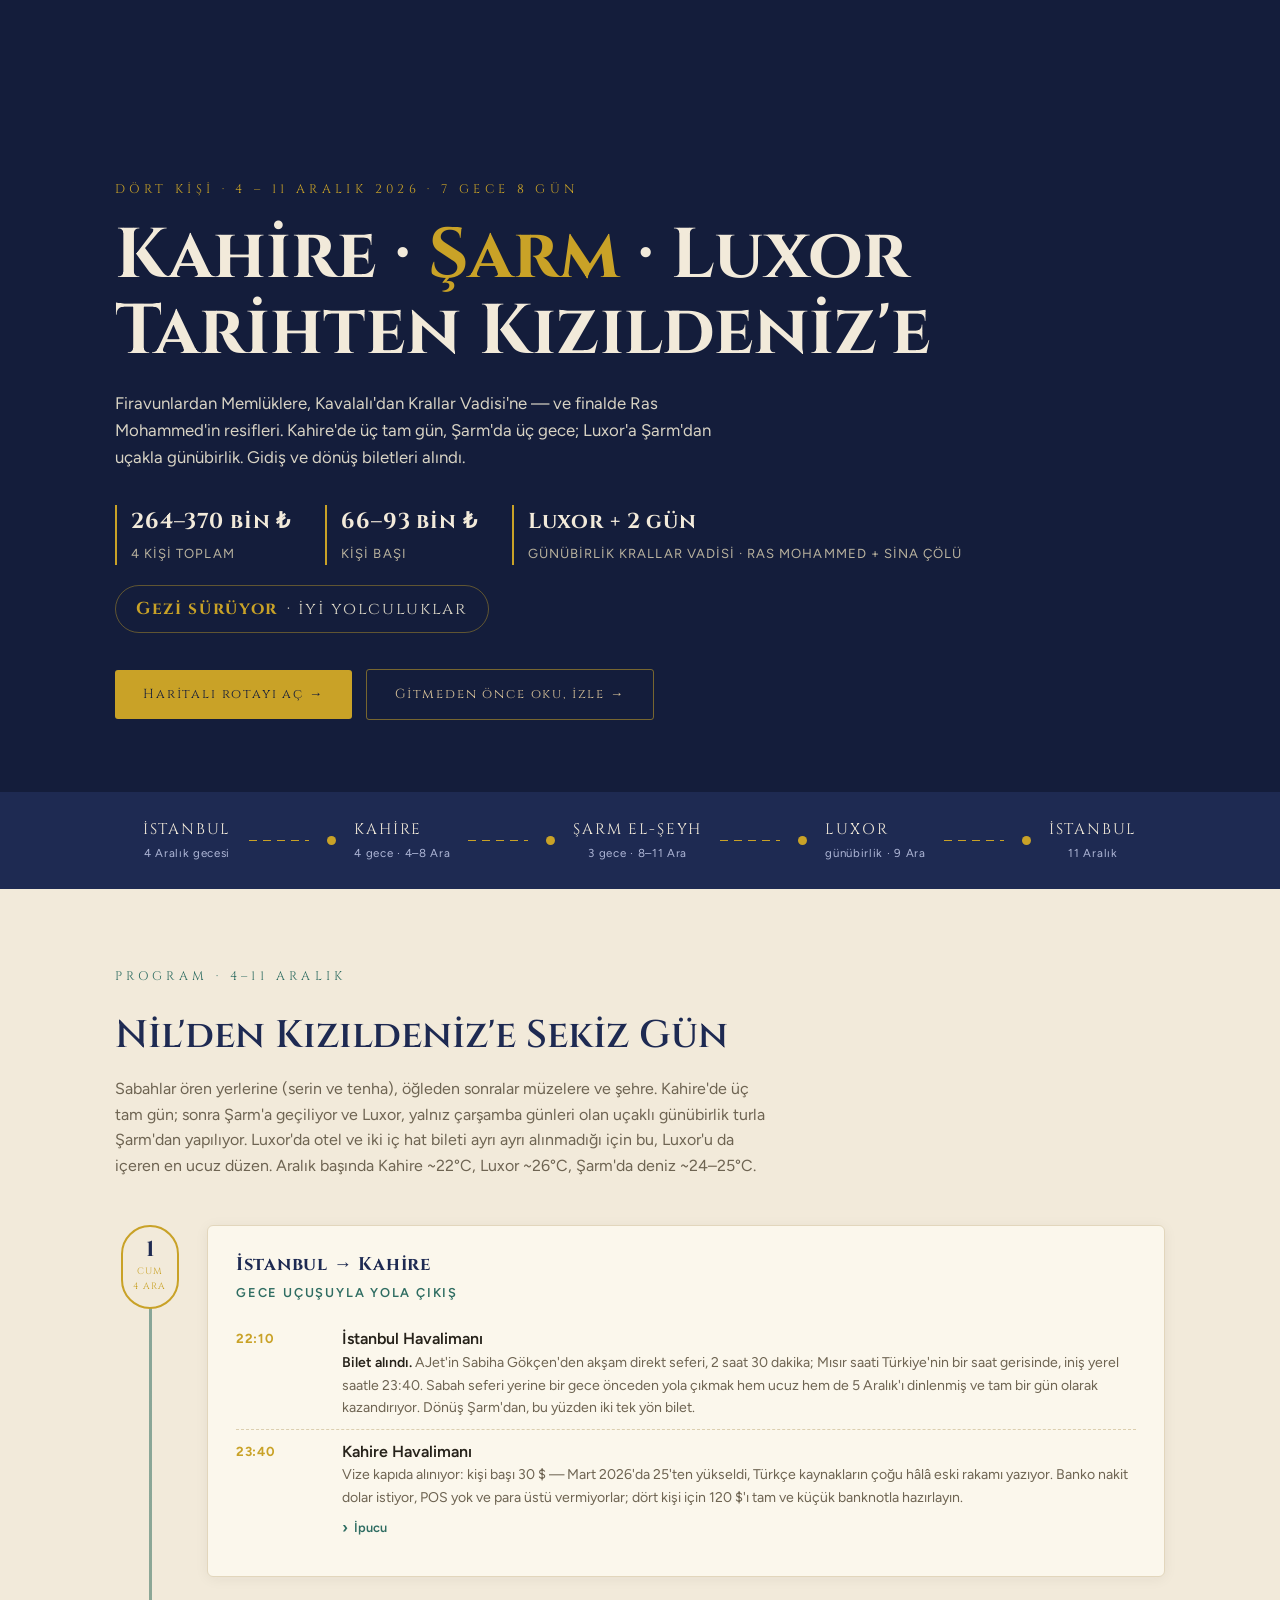
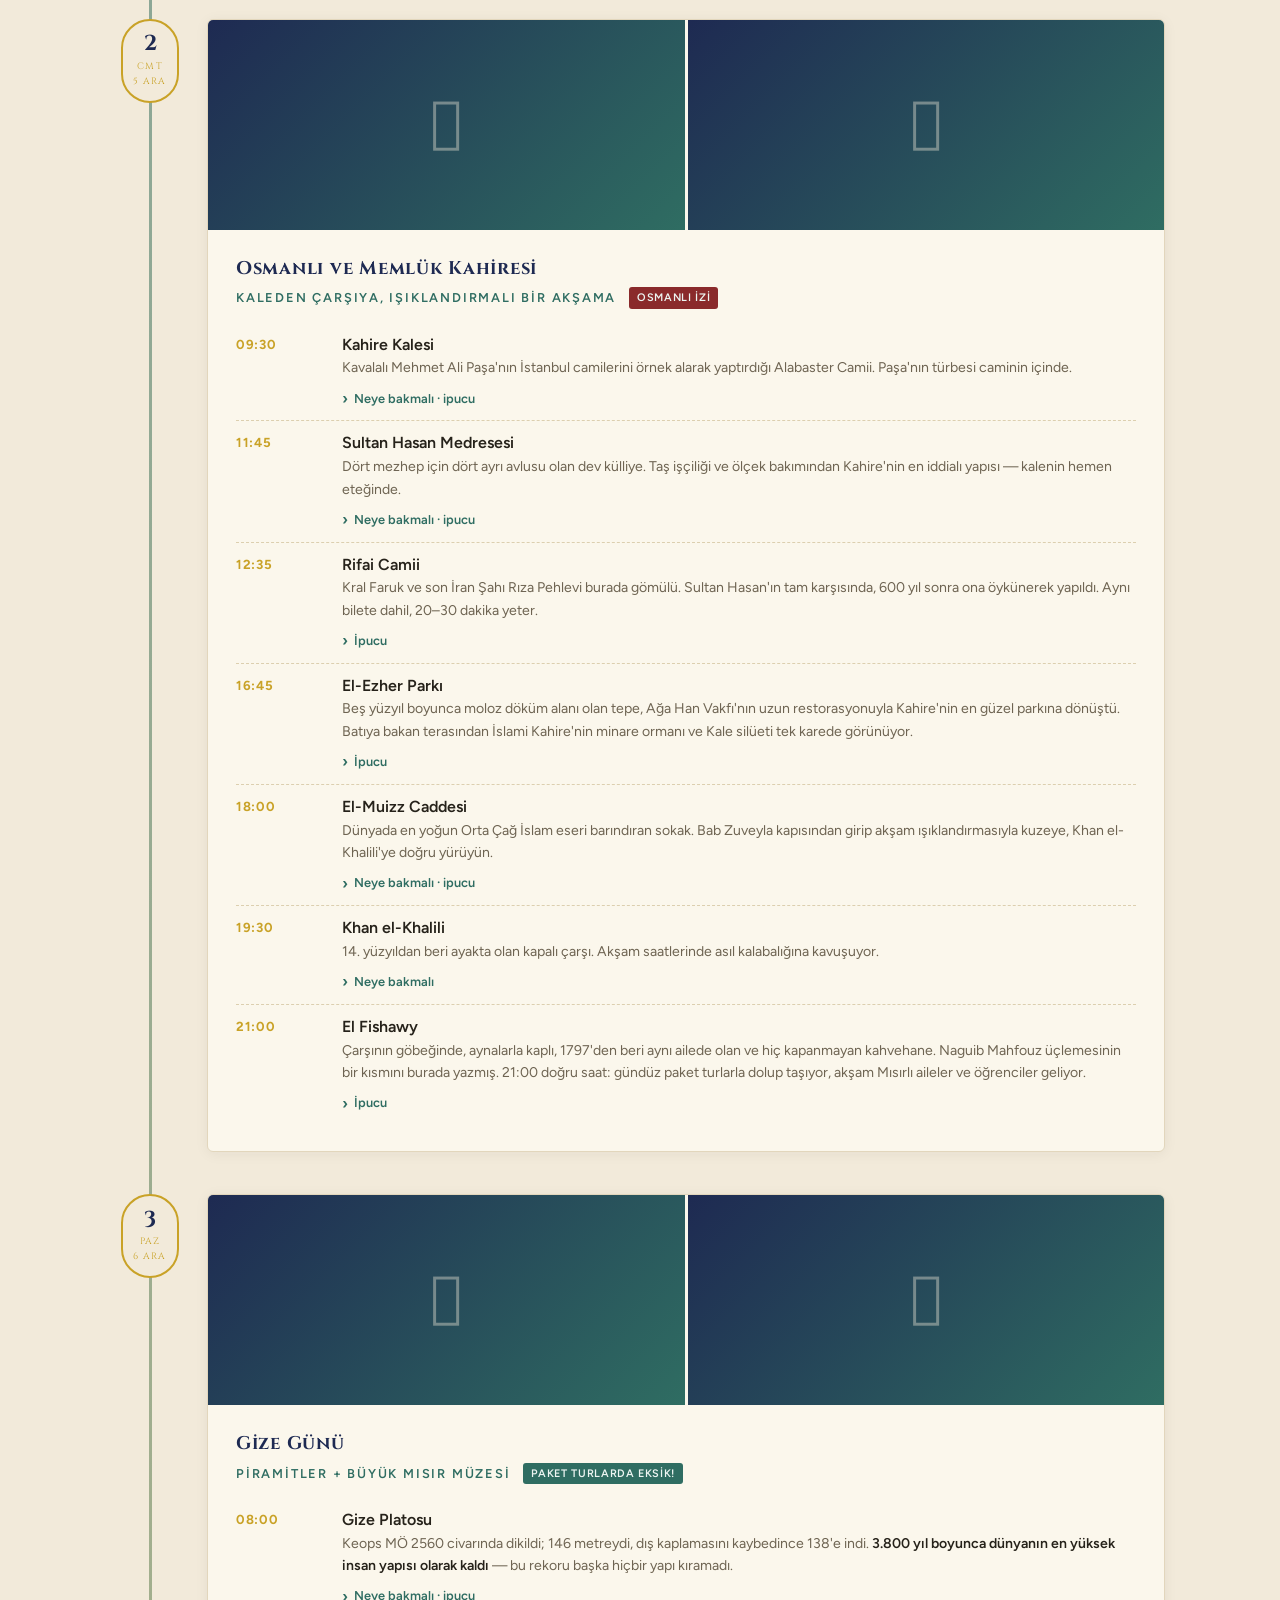
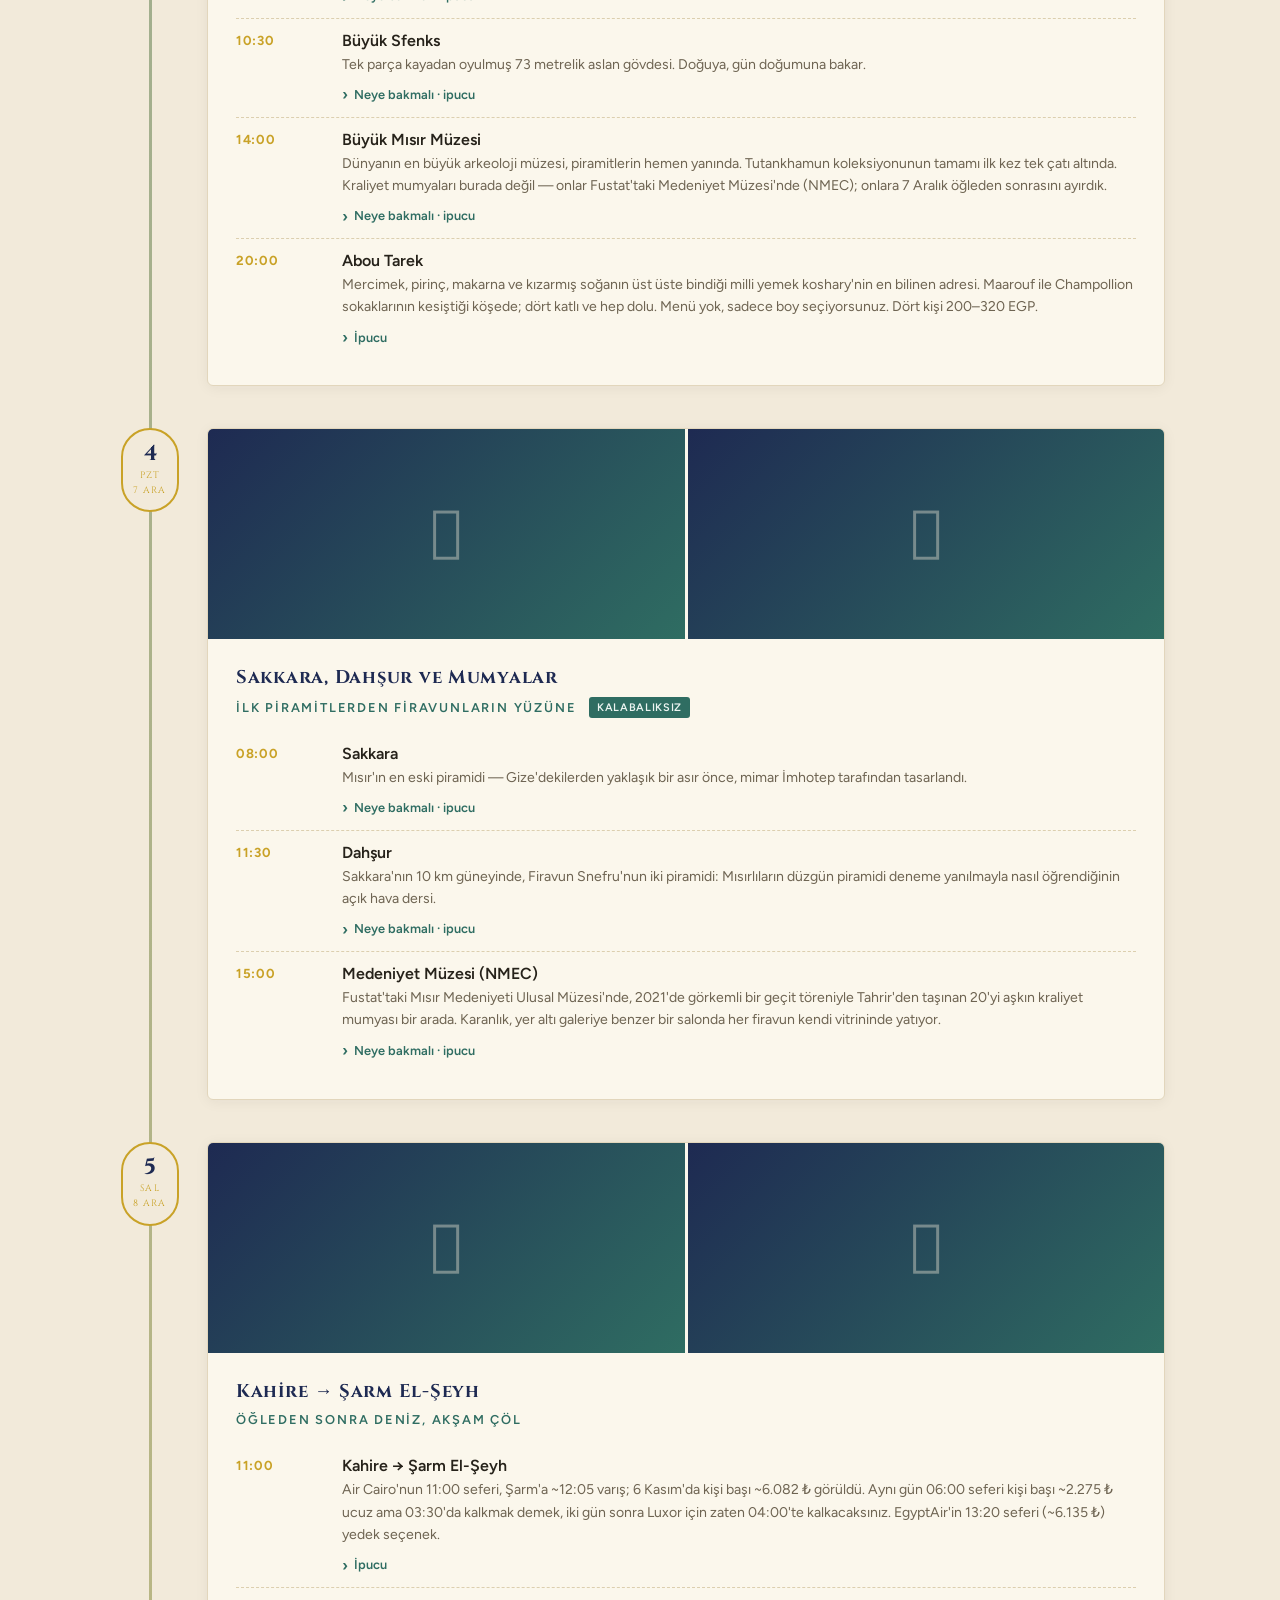
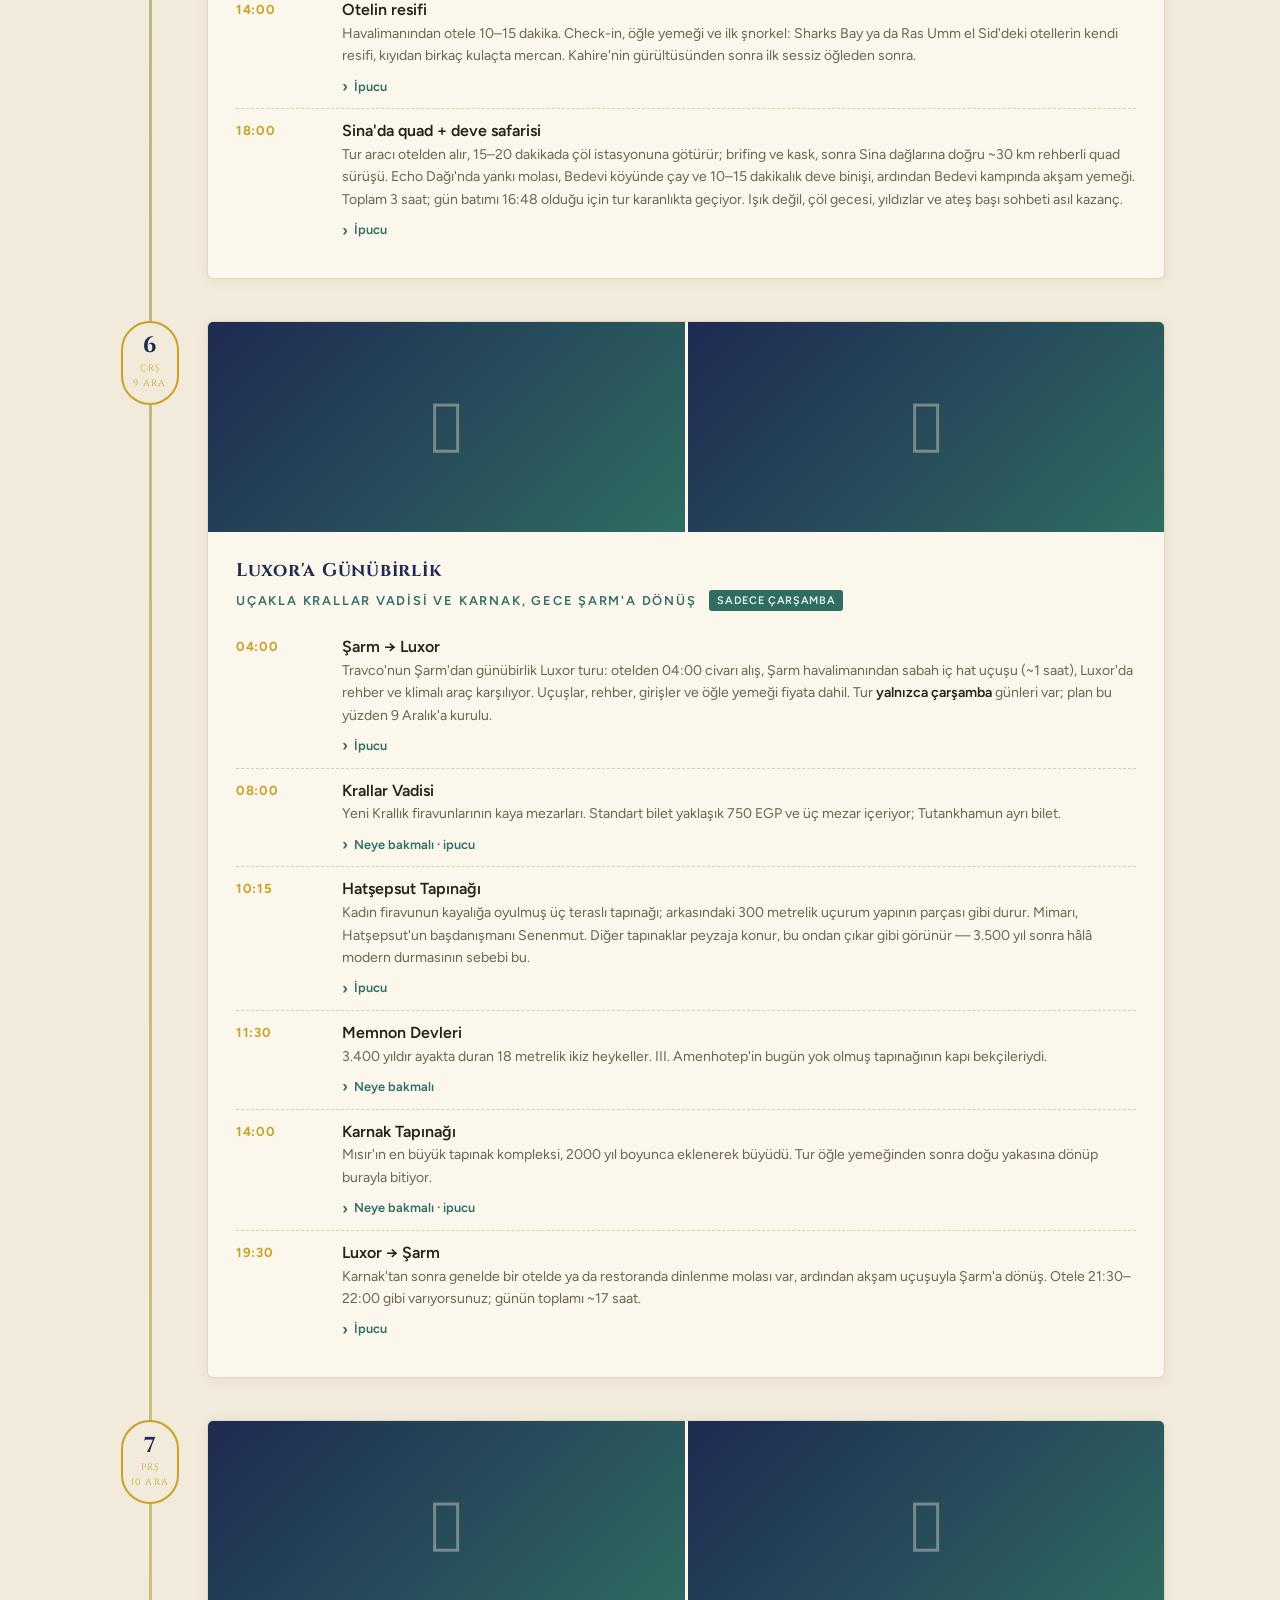
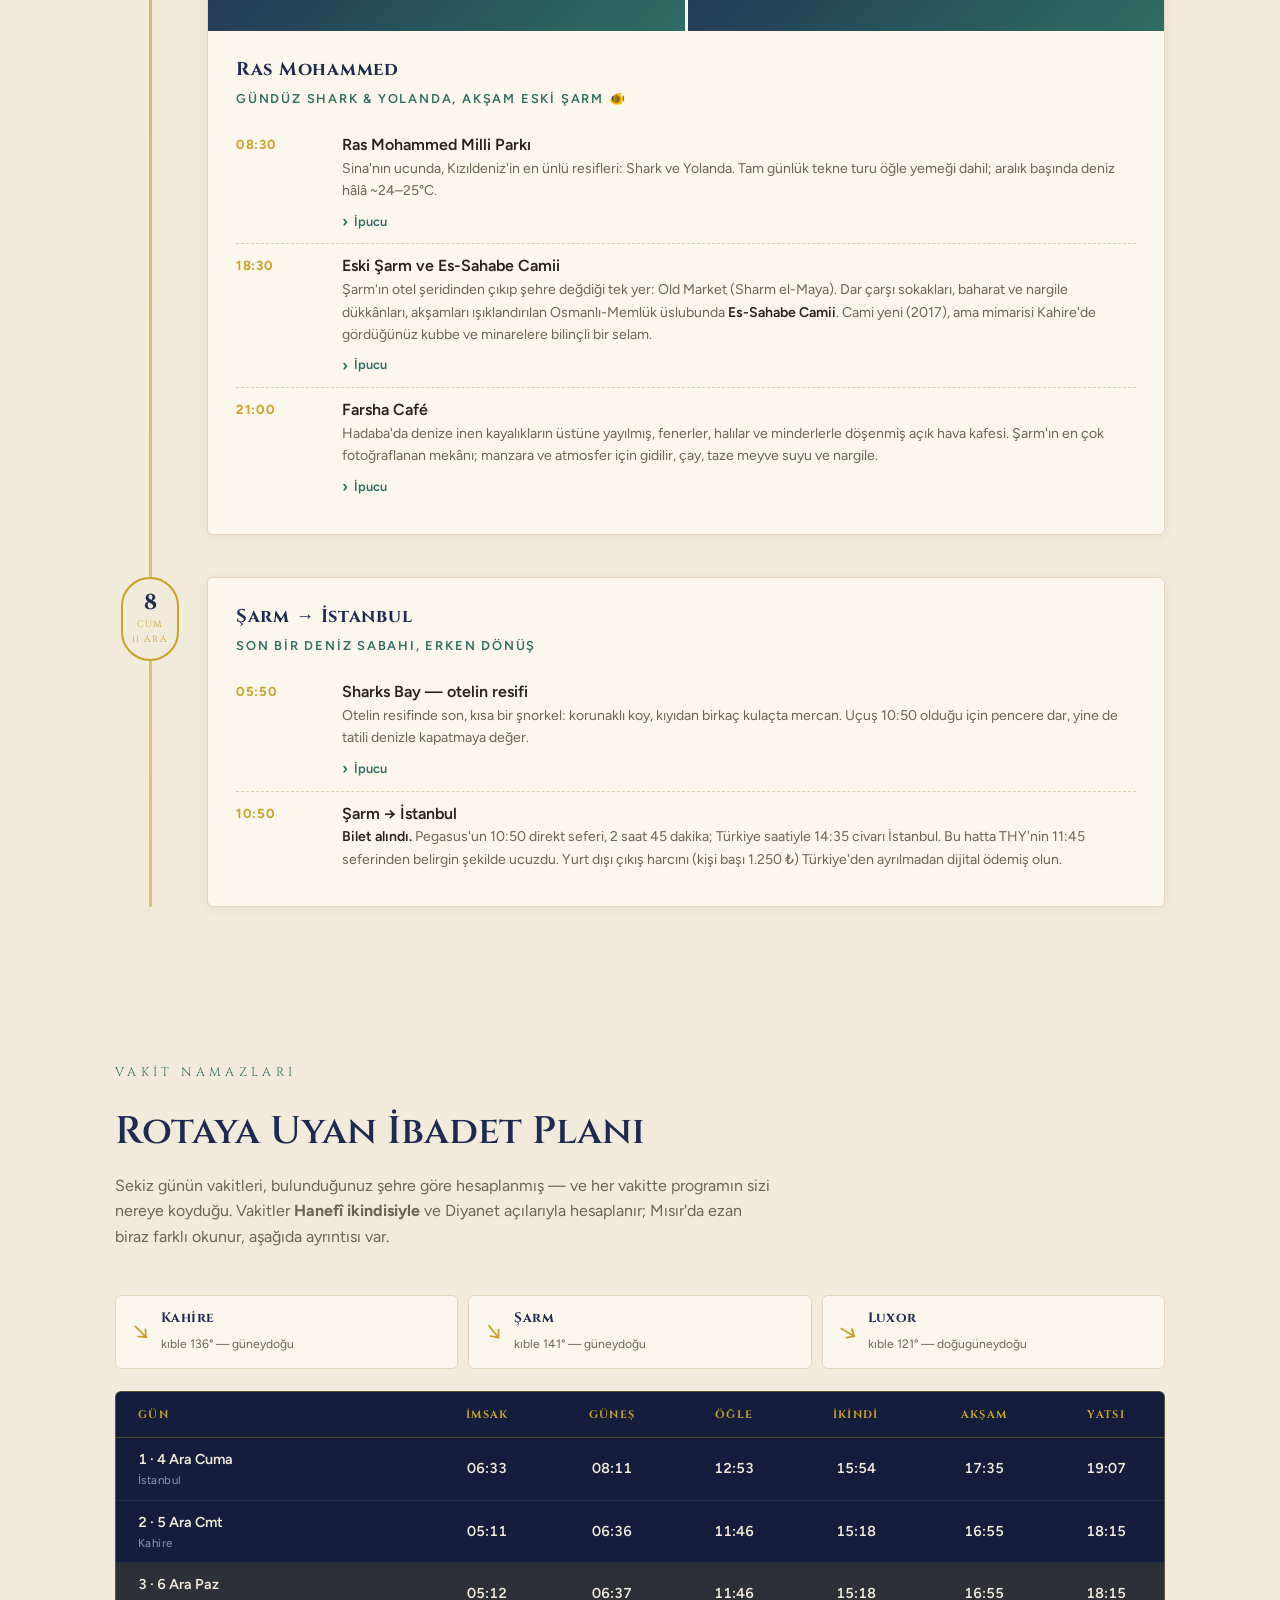
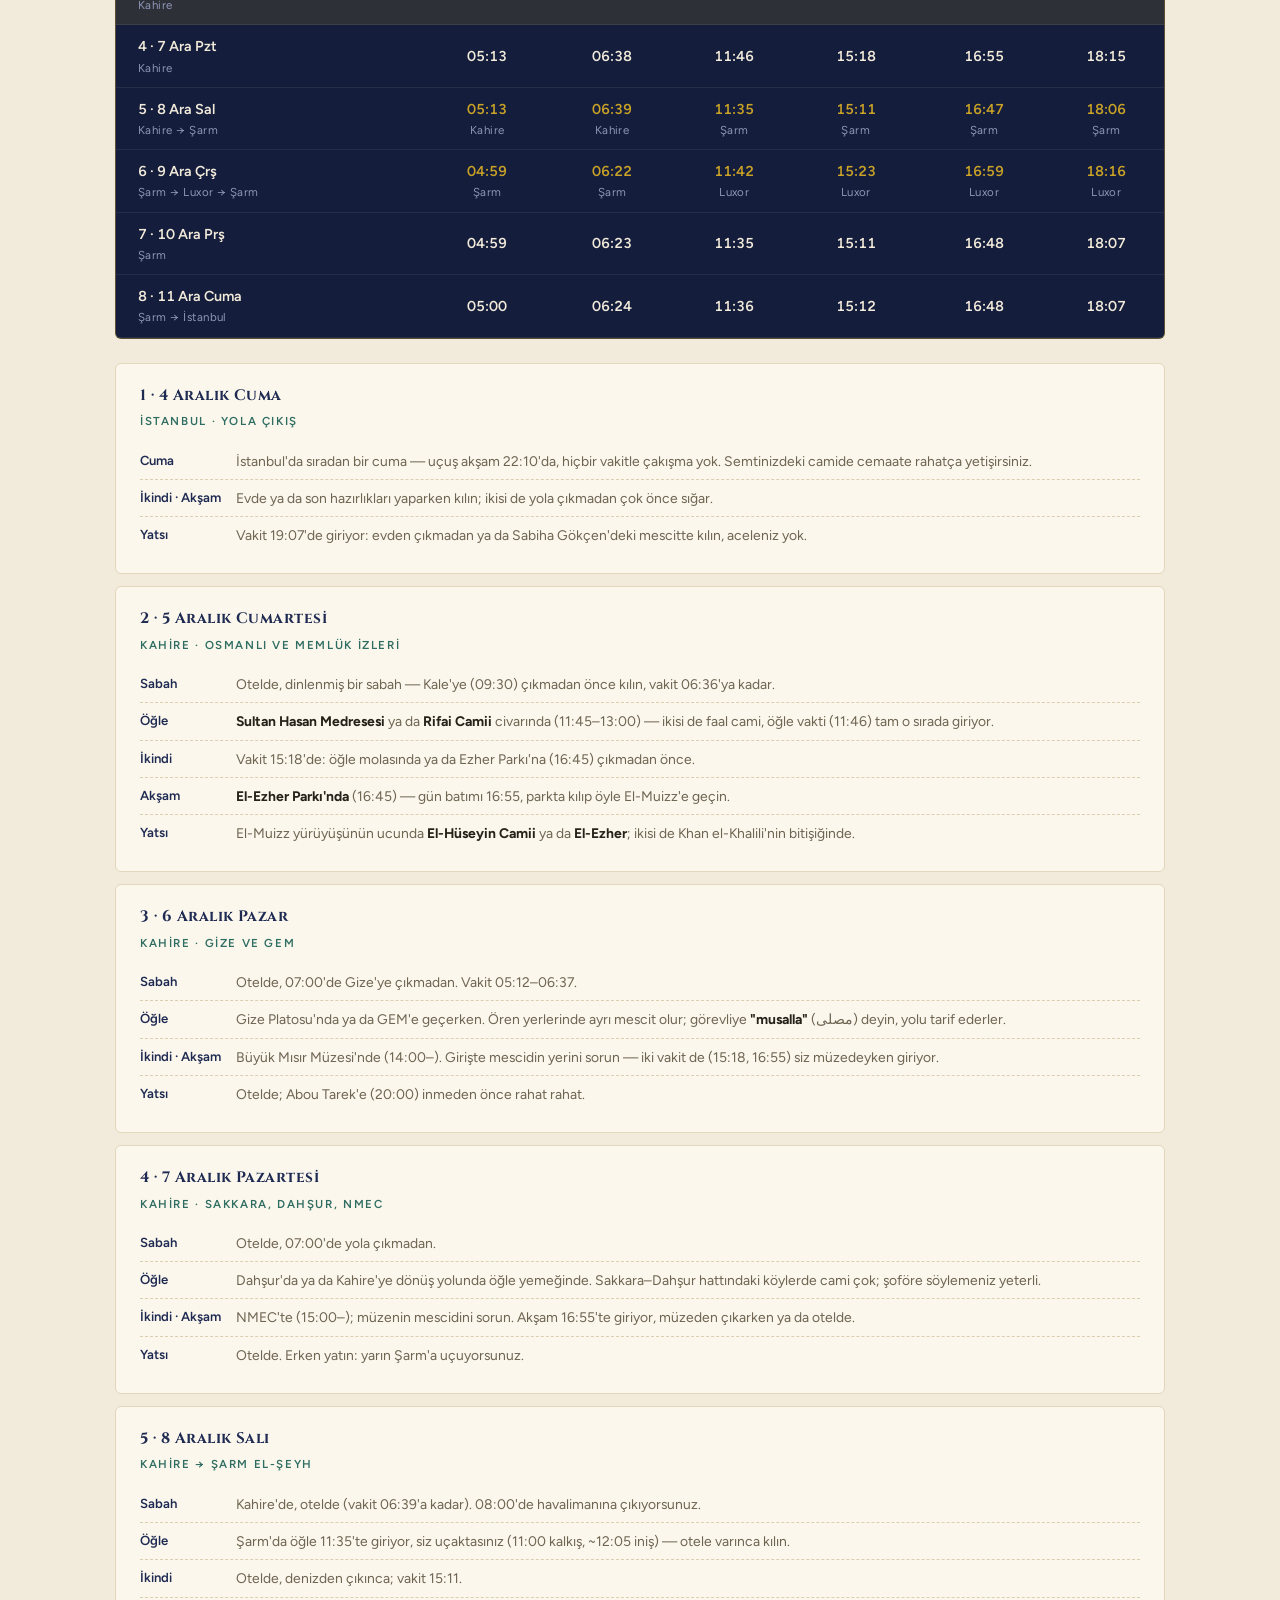
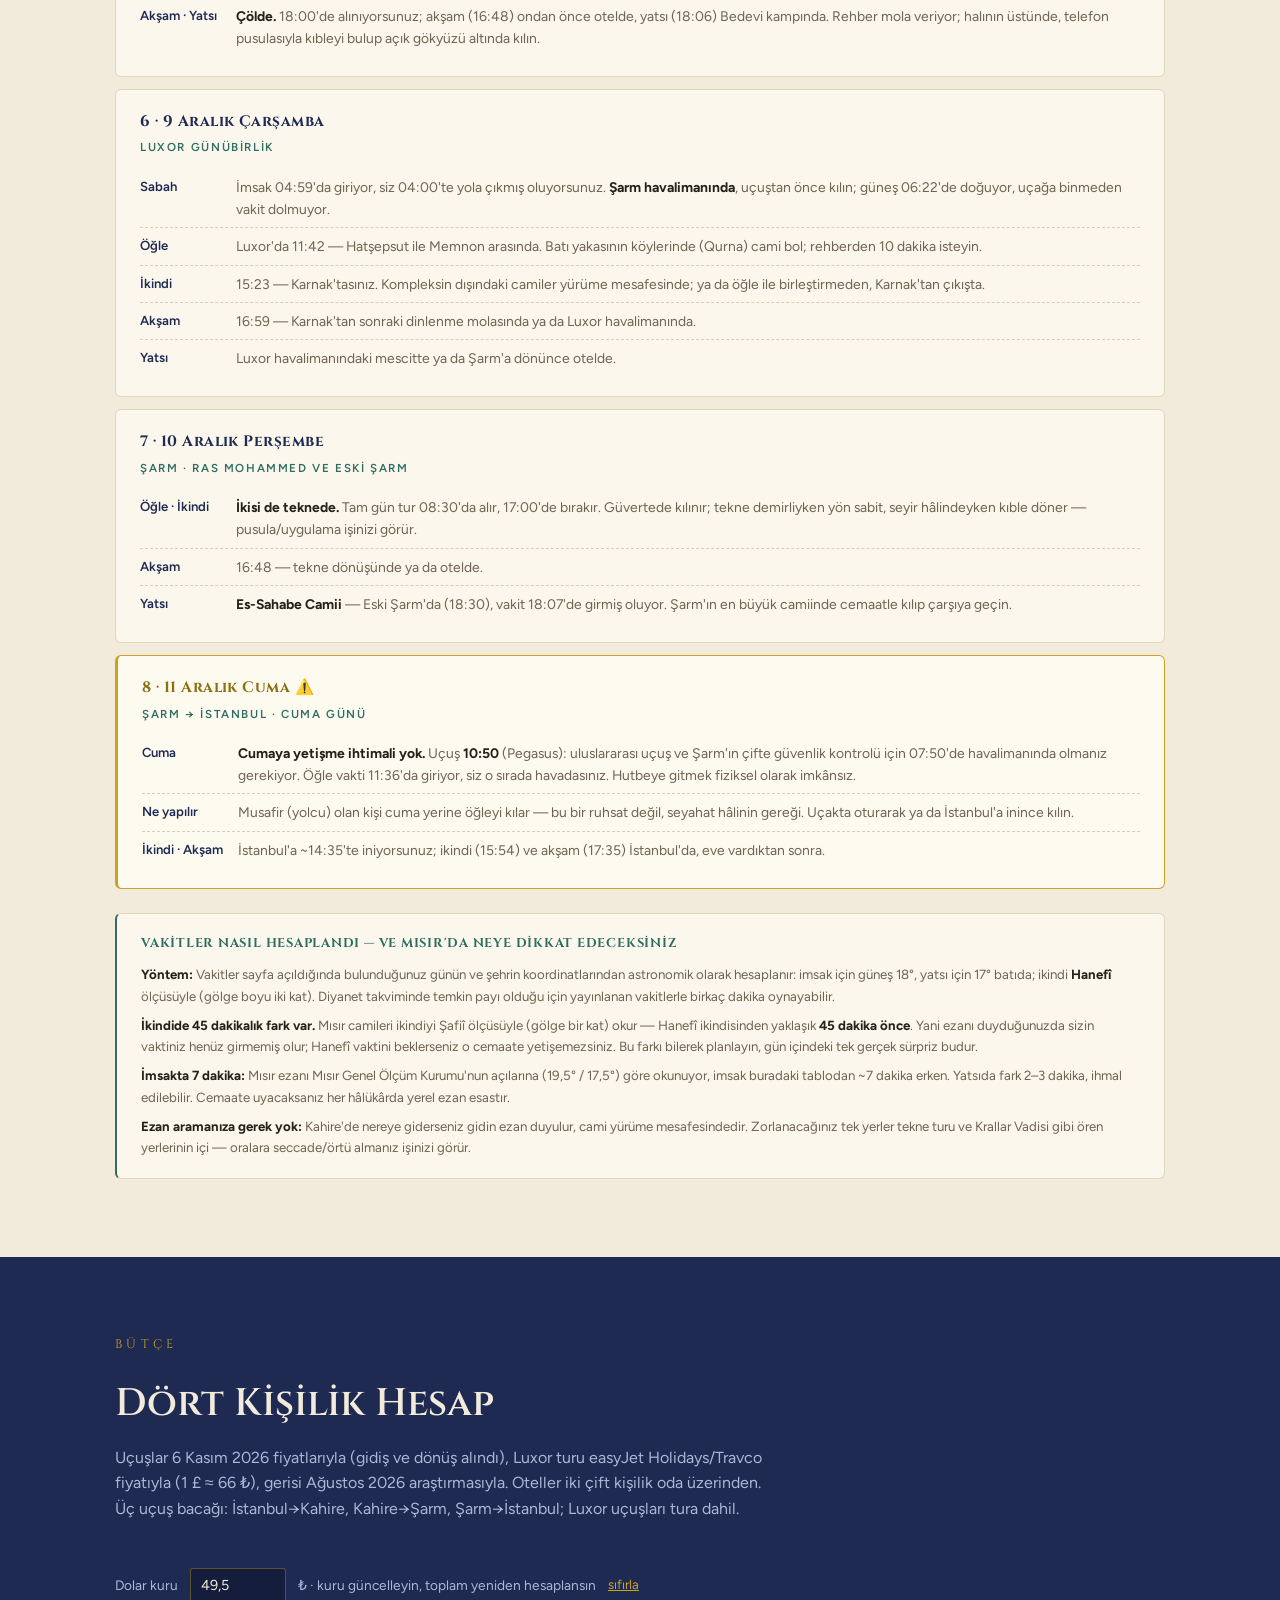
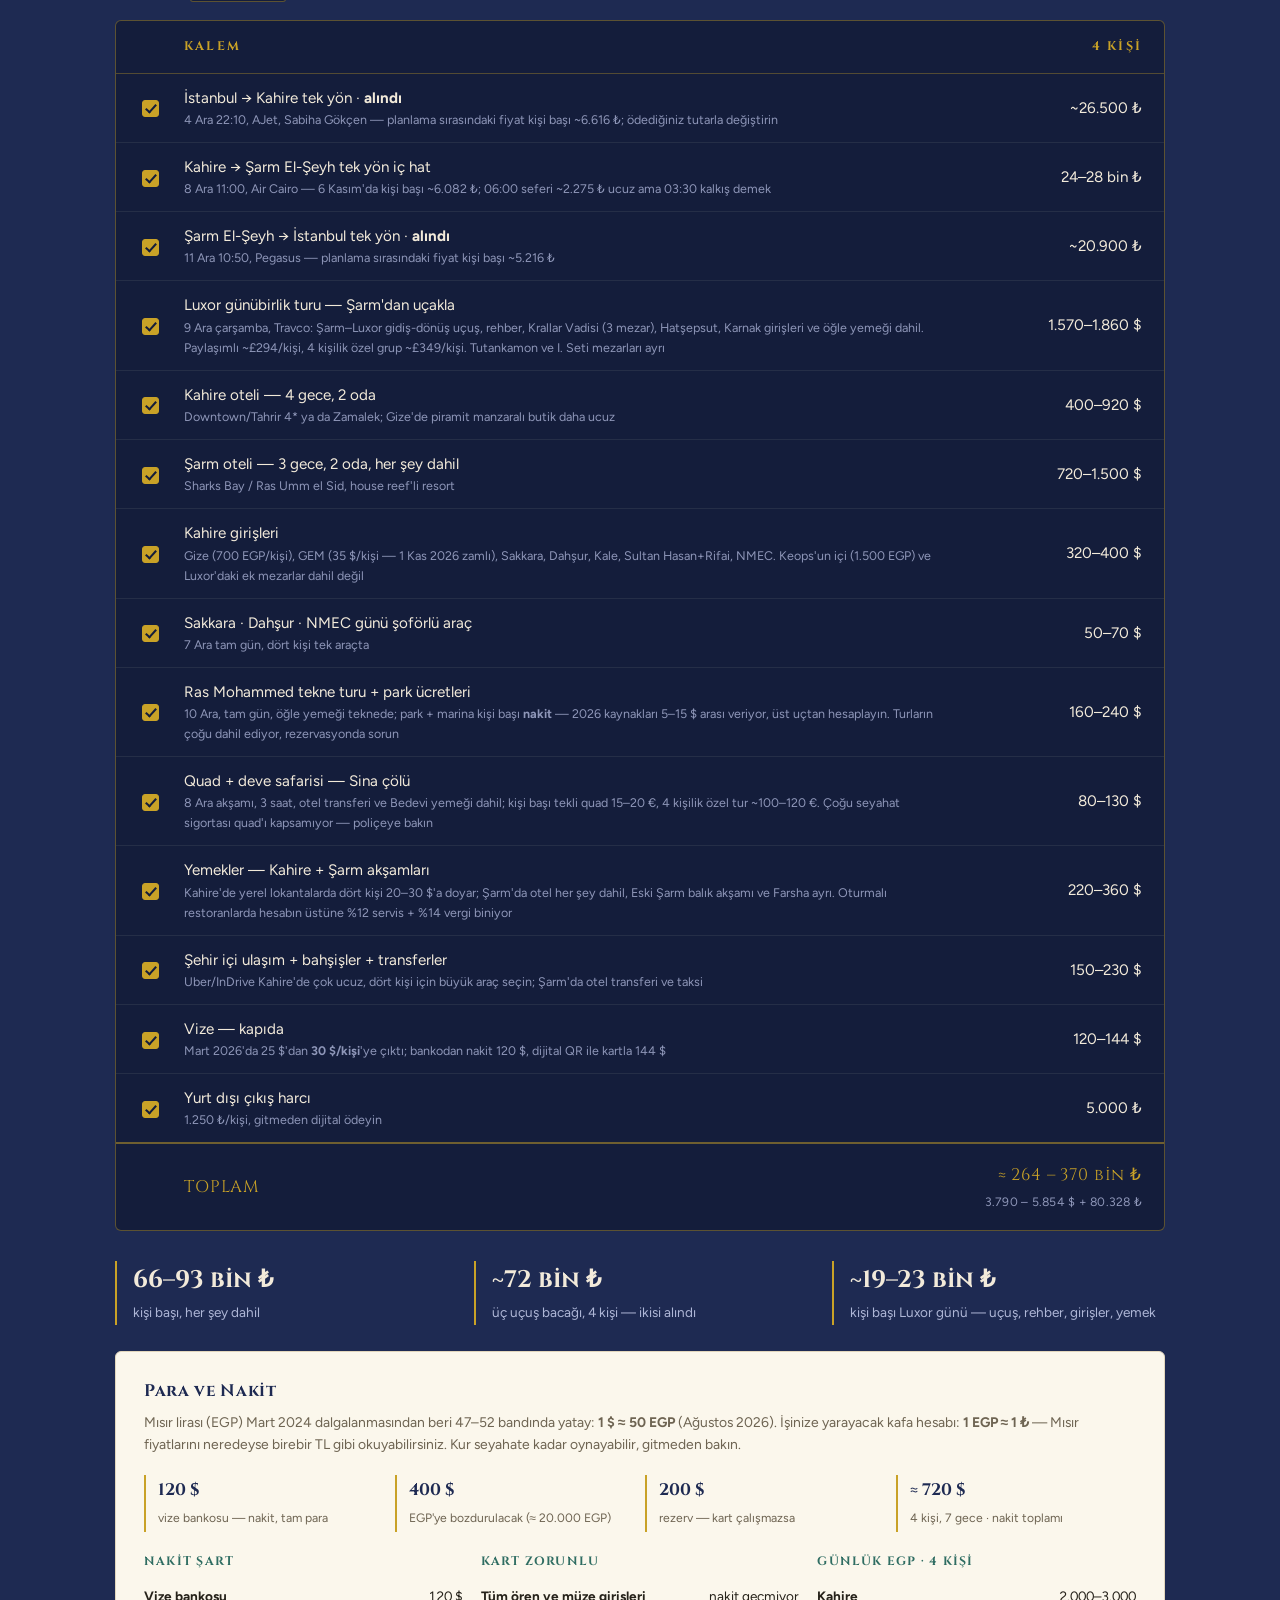
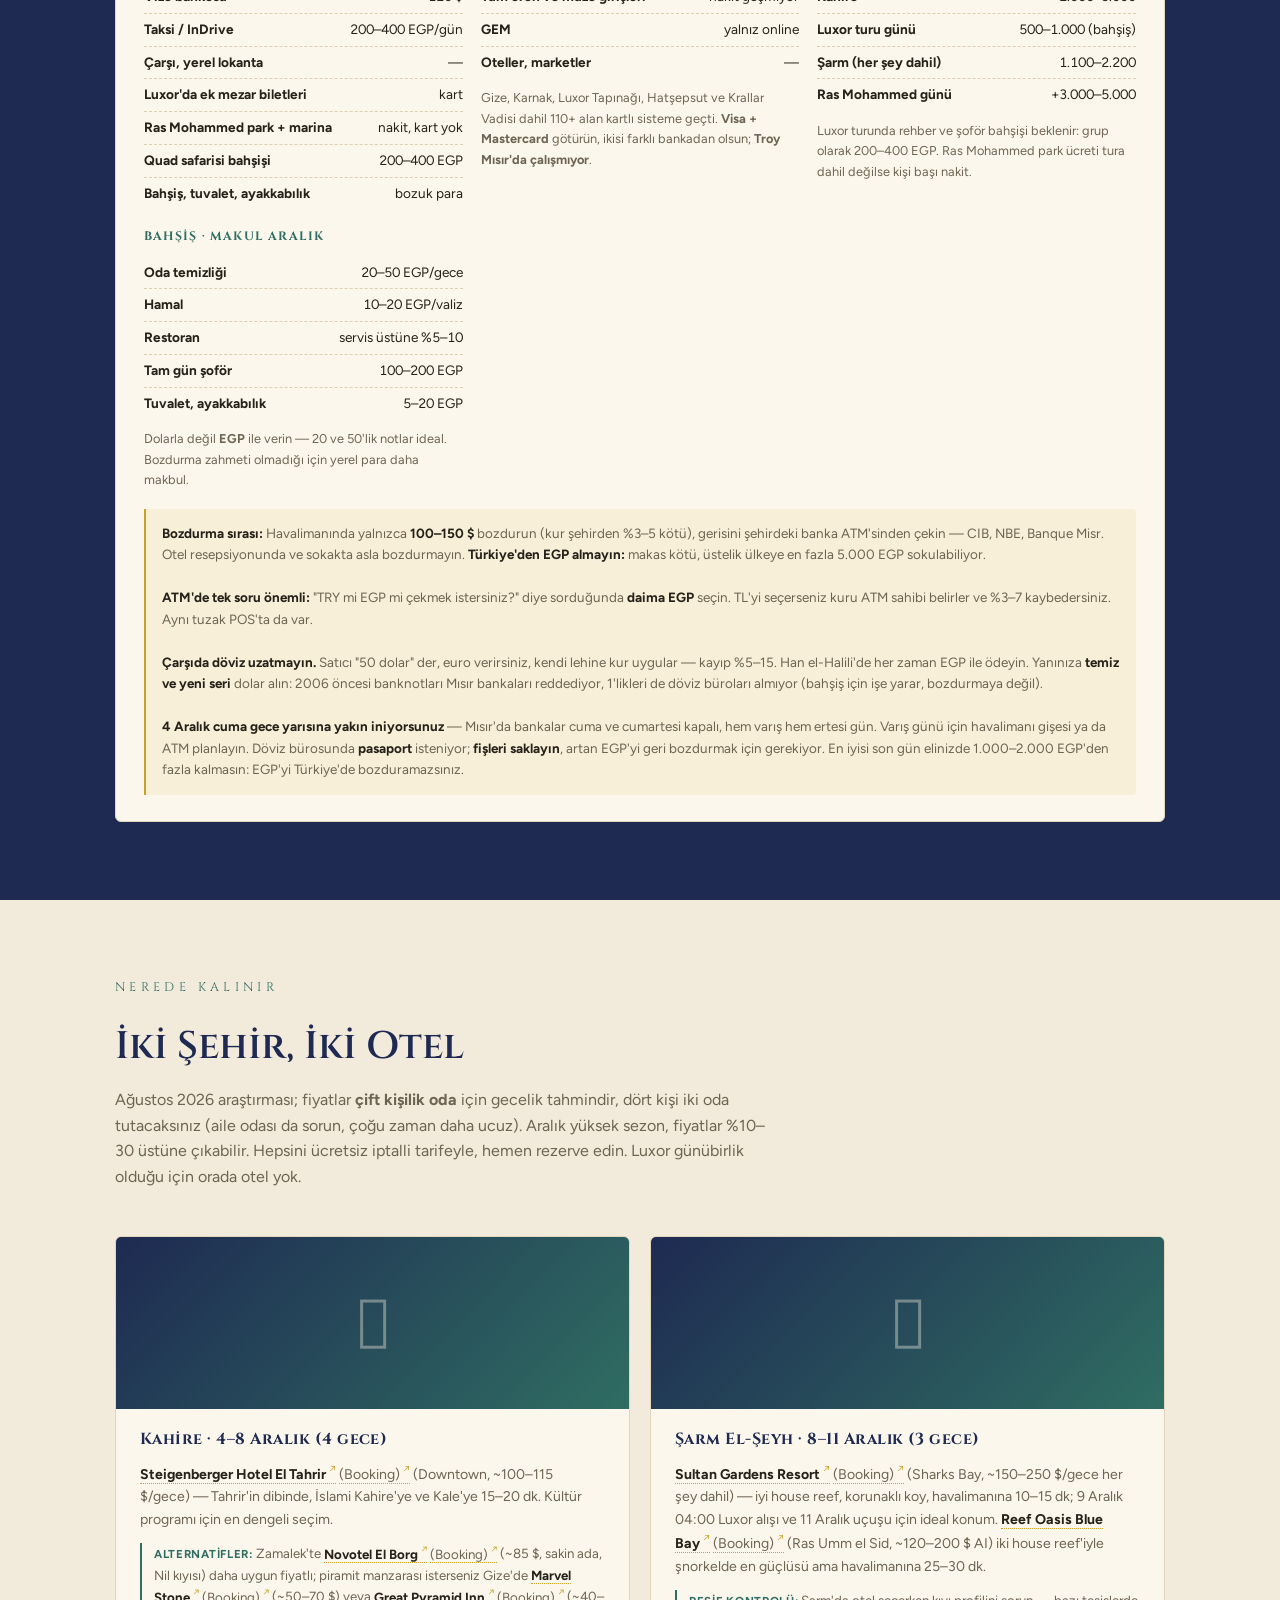
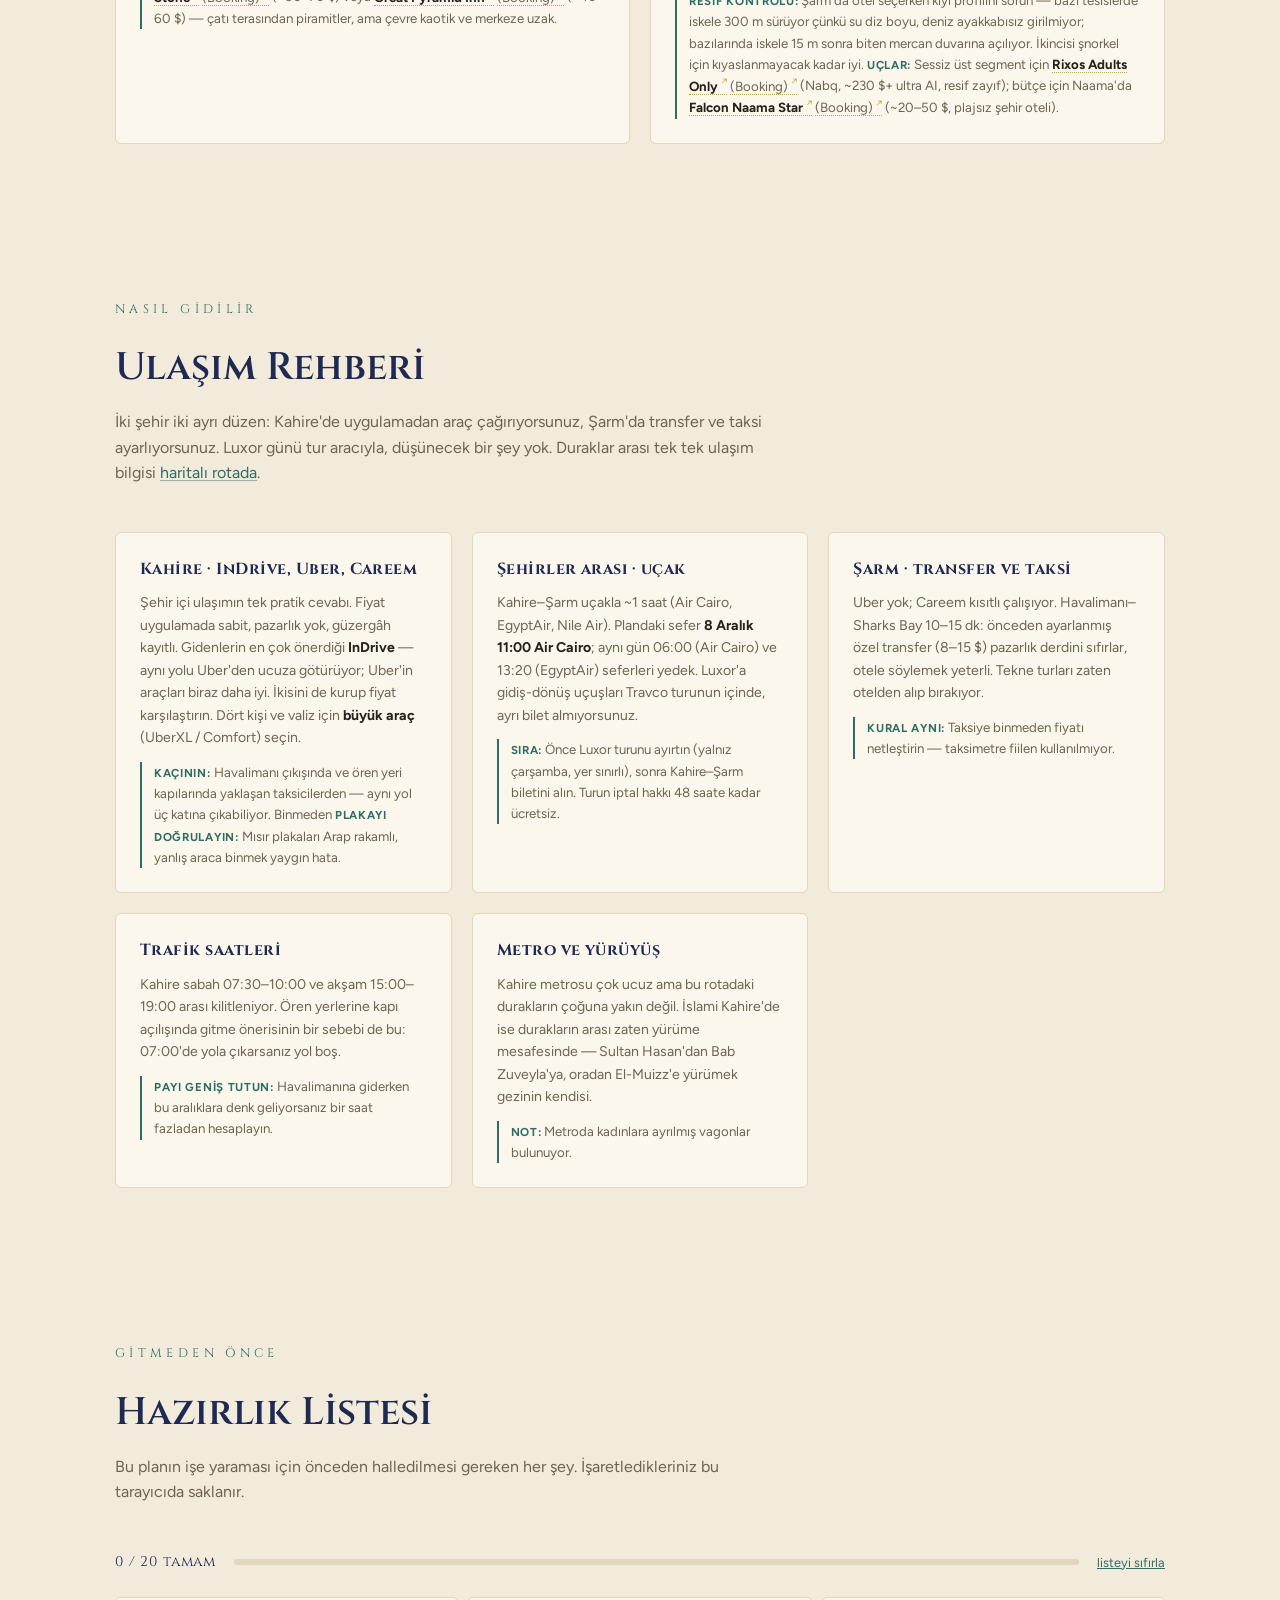
==== commit 0090c6ca: "Planı 4–11 Aralık, 4 kişi ve Şarm'dan günübirlik Luxor'a göre yeniden kur Tarihler 4–11 Aralık'a taş" ====
--- a/index.html
+++ b/index.html
@@ -3,7 +3,7 @@
 <head>
 <meta charset="UTF-8">
 <meta name="viewport" content="width=device-width, initial-scale=1.0">
-<title>Kahire + Luxor + Şarm — 20–27 Kasım 2026</title>
+<title>Kahire · Şarm · Luxor — 4–11 Aralık 2026</title>
 <link rel="preconnect" href="https://fonts.googleapis.com">
 <link rel="preconnect" href="https://fonts.gstatic.com" crossorigin>
 <link href="https://fonts.googleapis.com/css2?family=Cinzel:wght@500;600;700&family=Figtree:ital,wght@0,400;0,500;0,600;0,700;1,400&display=swap" rel="stylesheet">
@@ -21,6 +21,10 @@
   *{margin:0;padding:0;box-sizing:border-box}
   html{scroll-behavior:smooth}
   body{font-family:'Figtree',sans-serif;background:var(--limestone);color:var(--ink);line-height:1.6}
+  /* Metin içi bağlantılar paletin yeşilinde; koyu zeminde altın. */
+  a{color:var(--nile);text-decoration-thickness:1px;text-underline-offset:2px;text-decoration-color:rgba(47,109,98,.45)}
+  a:hover{text-decoration-color:currentColor}
+  .budget a{color:var(--gold);text-decoration-color:rgba(201,162,39,.5)}
   img{display:block;max-width:100%}
 
   .hero{position:relative;min-height:88vh;display:flex;align-items:flex-end;background:var(--lapis-deep);overflow:hidden}
@@ -102,6 +106,15 @@
   .ipucu-mini{margin-top:7px;padding:7px 0 7px 11px;border-left:2px solid var(--gold);
     background:rgba(201,162,39,.05);font-size:.83rem;line-height:1.55}
   .ipucu-mini b{color:var(--ink)}
+  .devam{margin-top:6px}
+  .devam summary{display:inline-flex;align-items:center;gap:6px;cursor:pointer;list-style:none;color:var(--nile);font-size:.8rem;font-weight:600;padding:2px 0}
+  .devam summary::-webkit-details-marker{display:none}
+  .devam summary::before{content:"›";display:inline-block;font-size:1rem;line-height:1;transition:transform .15s ease}
+  .devam[open] summary::before{transform:rotate(90deg)}
+  .devam summary:hover{color:var(--lapis)}
+  .devam summary:focus-visible{outline:2px solid var(--gold);outline-offset:2px;border-radius:2px}
+  .devam .anlatim{margin-top:4px}
+  .devam .anlatim::before{content:"Neye bakmalı: ";font-weight:600;color:var(--ink)}
   .tag{display:inline-block;background:var(--nile);color:#EDF5F2;font-size:.68rem;padding:2px 8px;border-radius:3px;margin-left:8px;letter-spacing:.06em;vertical-align:1px}
   .tag.ot{background:#8A2A2B}
 
@@ -140,11 +153,18 @@
   footer{background:var(--lapis-deep);color:#7F86A8;text-align:center;font-size:.78rem;padding:26px 16px;letter-spacing:.04em}
 
   @media (max-width:640px){
-    .nile-line::before{left:26px}
-    .day{padding-left:74px}
-    .cartouche{width:46px;height:70px;left:4px}
-    .cartouche b{font-size:1.1rem}
-    .stops .t{flex-basis:74px}
+    /* Telefonda dikey çizgi ve kartuş sütunu metne yer bırakmıyordu:
+       kartuş kartın üstüne yatay etiket olur, saat metnin üstüne çıkar. */
+    .nile-line::before{display:none}
+    .day{padding-left:0;padding-bottom:28px}
+    .cartouche{position:static;width:auto;height:auto;flex-direction:row;gap:8px;border-width:1px;border-radius:999px;padding:4px 14px;margin-bottom:10px;display:inline-flex}
+    .cartouche b{font-size:1rem}
+    .cartouche span{margin-top:0}
+    .cartouche span br{display:none}
+    .day-body{padding:18px 16px 20px}
+    .photo{height:170px}
+    .stops li{flex-direction:column;gap:2px;padding:11px 0}
+    .stops .t{flex-basis:auto;padding-top:0}
     .photo{height:180px}
     .duo{grid-template-columns:1fr}
     .duo .photo{height:180px}
@@ -163,10 +183,10 @@
   .nav-brand{font-family:'Cinzel',serif;font-weight:600;font-size:.8rem;letter-spacing:.14em;color:var(--lapis);text-decoration:none;margin-right:auto;white-space:nowrap}
   .nav-links{display:flex;gap:4px;list-style:none;overflow-x:auto;scrollbar-width:none}
   .nav-links::-webkit-scrollbar{display:none}
-  .nav-link{display:block;font-family:'Cinzel',serif;font-size:.74rem;letter-spacing:.11em;color:var(--muted);text-decoration:none;padding:7px 12px;border-radius:3px;white-space:nowrap;transition:color .2s ease,background .2s ease}
+  .nav-link{display:block;font-family:'Figtree',sans-serif;font-weight:500;font-size:.84rem;letter-spacing:.01em;color:var(--muted);text-decoration:none;padding:7px 12px;border-radius:3px;white-space:nowrap;transition:color .2s ease,background .2s ease}
   .nav-link:hover{color:var(--lapis)}
   .nav-link[aria-current="true"]{color:var(--lapis);background:rgba(201,162,39,.18)}
-  .nav-map{font-family:'Cinzel',serif;font-size:.72rem;letter-spacing:.1em;color:var(--lapis-deep);background:var(--gold);padding:8px 14px;border-radius:3px;text-decoration:none;white-space:nowrap;transition:background .2s ease}
+  .nav-map{font-family:'Figtree',sans-serif;font-weight:600;font-size:.82rem;letter-spacing:.01em;color:var(--lapis-deep);background:var(--gold);padding:8px 14px;border-radius:3px;text-decoration:none;white-space:nowrap;transition:background .2s ease}
   .nav-map:hover{background:var(--sand)}
 
   /* ——— Geri sayım ——— */
@@ -220,7 +240,7 @@
   .ibadet-gun ul{list-style:none}
   .ibadet-gun li{display:flex;gap:14px;padding:7px 0;border-top:1px dashed #DCCFAF;font-size:.87rem;color:var(--muted)}
   .ibadet-gun li:first-child{border-top:0}
-  .ibadet-gun li .v{flex:0 0 82px;font-family:'Cinzel',serif;color:var(--lapis);font-size:.78rem;letter-spacing:.04em}
+  .ibadet-gun li .v{flex:0 0 82px;font-family:'Figtree',sans-serif;font-weight:600;color:var(--lapis);font-size:.82rem}
   .ibadet-gun li b{color:var(--ink)}
   .ibadet-gun.cuma{border-color:var(--gold);border-left:3px solid var(--gold);background:#FDFAF0}
   .ibadet-gun.cuma h3{color:#8A6F12}
@@ -302,10 +322,17 @@
     /* Gün kartları zenginleşen içerikle bir sayfadan uzun olabiliyor: kartın
        tamamını bir arada tutmaya çalışmak yerine durakları bölünmez yapıyoruz. */
     .day-card{box-shadow:none}
+    .devam summary{display:none}
     .tip,.hz-oge,.ibadet-gun,.kible-kart,.para-kutu,.stops li{break-inside:avoid;box-shadow:none}
     .vakit-tablo td,.vakit-tablo td small,.vakit-tablo td.gecis b{color:#000}
     section{padding:24px 0}
   }
+  /* Telefonda vakit etiketi metnin üstüne çıkar. Taban kuralı bu dosyada
+     telefon bloğundan sonra geldiği için burada, en sonda duruyor. */
+  @media (max-width:640px){
+    .ibadet-gun li{flex-direction:column;gap:2px}
+    .ibadet-gun li .v{flex:0 0 auto}
+  }
 </style>
 </head>
 <body>
@@ -313,7 +340,7 @@
 <!-- BÖLÜM ÇUBUĞU -->
 <nav class="topnav" id="topnav" aria-label="Bölümler">
   <div class="topnav-inner">
-    <a class="nav-brand" href="#top">KAHİRE + LUXOR + ŞARM</a>
+    <a class="nav-brand" href="#top">KAHİRE + ŞARM + LUXOR</a>
     <ul class="nav-links">
       <li><a class="nav-link" href="#program">Program</a></li>
       <li><a class="nav-link" href="#ibadet">İbadet</a></li>
@@ -332,13 +359,13 @@
 <header class="hero" id="top">
   <img class="wm" data-f='["All Gizah Pyramids.jpg"]' data-w="1600" alt="Gize Piramitleri">
   <div class="hero-inner">
-    <div class="eyebrow">İki Kişi · 20 – 27 Kasım 2026 · 7 Gece 8 Gün</div>
-    <h1>Kahire · Luxor · <em>Şarm</em><br>Tarihten Kızıldeniz'e</h1>
-    <p>Firavunlardan Memlüklere, Kavalalı'dan Krallar Vadisi'ne — ve finalde Ras Mohammed'in resifleri. Beş gün tarih, iki gün deniz; dönüş Şarm'dan, valiz bavula değmeden.</p>
+    <div class="eyebrow">Dört Kişi · 4 – 11 Aralık 2026 · 7 Gece 8 Gün</div>
+    <h1>Kahire · <em>Şarm</em> · Luxor<br>Tarihten Kızıldeniz'e</h1>
+    <p>Firavunlardan Memlüklere, Kavalalı'dan Krallar Vadisi'ne — ve finalde Ras Mohammed'in resifleri. Kahire'de üç tam gün, Şarm'da üç gece; Luxor'a Şarm'dan uçakla günübirlik. Gidiş ve dönüş biletleri alındı.</p>
     <div class="hero-stats">
-      <div class="hstat"><b id="hero-toplam">97–139 bin ₺</b><span>2 kişi toplam</span></div>
-      <div class="hstat"><b>15+ eser</b><span>antik + islami miras</span></div>
-      <div class="hstat"><b>2 gün</b><span>kızıldeniz · milli park + sina çölü</span></div>
+      <div class="hstat"><b id="hero-toplam">—</b><span>4 kişi toplam</span></div>
+      <div class="hstat"><b id="hero-kisi">—</b><span>kişi başı</span></div>
+      <div class="hstat"><b>Luxor + 2 gün</b><span>günübirlik krallar vadisi · ras mohammed + sina çölü</span></div>
     </div>
     <p class="countdown" id="countdown" hidden></p>
     <div><a class="hero-cta" href="rota.html">Haritalı rotayı aç &rarr;</a> <a class="hero-cta ikincil" href="kaynaklar.html">Gitmeden önce oku, izle &rarr;</a></div>
@@ -348,15 +375,15 @@
 <!-- ROTA -->
 <div class="route">
   <div class="route-inner">
-    <div>İSTANBUL<small>20 Kasım akşamı</small></div>
+    <div>İSTANBUL<small>4 Aralık gecesi</small></div>
     <span class="dash"></span><span class="dot"></span>
-    <div>KAHİRE<small>3 gece · 20–23 Kas</small></div>
+    <div>KAHİRE<small>4 gece · 4–8 Ara</small></div>
     <span class="dash"></span><span class="dot"></span>
-    <div>LUXOR<small>2 gece · 23–25 Kas</small></div>
+    <div>ŞARM EL-ŞEYH<small>3 gece · 8–11 Ara</small></div>
     <span class="dash"></span><span class="dot"></span>
-    <div>ŞARM EL-ŞEYH<small>2 gece · 25–27 Kas</small></div>
+    <div>LUXOR<small>günübirlik · 9 Ara</small></div>
     <span class="dash"></span><span class="dot"></span>
-    <div>İSTANBUL<small>27 Kasım</small></div>
+    <div>İSTANBUL<small>11 Aralık</small></div>
   </div>
 </div>
 
@@ -364,29 +391,29 @@
 <section id="program">
   <div class="wrap">
     <div class="sec-head">
-      <div class="eyebrow">Program · 20–27 Kasım</div>
+      <div class="eyebrow">Program · 4–11 Aralık</div>
       <h2>Nil'den Kızıldeniz'e Sekiz Gün</h2>
-      <p>Sabahlar ören yerlerine (serin ve tenha), öğleden sonralar müzelere ve şehre; İslami Kahire tek güne toplandı, kazanılan iki gün Şarm El-Şeyh'te denize ayrıldı. Kasım sonu Kahire ~24°C, Luxor ~29°C, Şarm'da deniz ~25°C.</p>
+      <p>Sabahlar ören yerlerine (serin ve tenha), öğleden sonralar müzelere ve şehre. Kahire'de üç tam gün; sonra Şarm'a geçiliyor ve Luxor, yalnız çarşamba günleri olan uçaklı günübirlik turla Şarm'dan yapılıyor. Luxor'da otel ve iki iç hat bileti ayrı ayrı alınmadığı için bu, Luxor'u da içeren en ucuz düzen. Aralık başında Kahire ~22°C, Luxor ~26°C, Şarm'da deniz ~24–25°C.</p>
     </div>
 
     <div class="nile-line">
 
       <div class="day">
-        <div class="cartouche"><b>1</b><span>CUM<br>20 KAS</span></div>
+        <div class="cartouche"><b>1</b><span>CUM<br> 4 ARA</span></div>
         <div class="day-card">
           <div class="day-body">
             <h3>İstanbul → Kahire</h3>
-            <div class="theme">Akşam Uçuşuyla Yola Çıkış</div>
+            <div class="theme">Gece Uçuşuyla Yola Çıkış</div>
             <ul class="stops" data-gun="1">
-              <li><span class="t">22:10</span><div class="what"><b>İstanbul Havalimanı</b><span>AJet'in (Turkish Airlines operasyonu) Sabiha Gökçen'den 22:10 direkt seferi, 2 saat 30 dakika — 20 Kasım 2026 için doğrulanmış gerçek sefer. THY'nin sabah seferinden kişi başı ~11.700 ₺ (2 kişi ~500 $) daha ucuz; karşılığı bir gece erken yola çıkıp Kahire'de bir gece daha kalmak — hem tasarruf hem dinlenmiş bir ilk gün. Dönüş Şarm El-Şeyh'ten olduğu için bileti tek yön alın.</span></div></li>
-              <li><span class="t">23:40</span><div class="what"><b>Kahire Havalimanı</b><span>Vize kapıda alınıyor: kişi başı 30 $ — Mart 2026'da 25'ten yükseldi, Türkçe kaynakların çoğu hâlâ eski rakamı yazıyor. Banko nakit dolar istiyor, POS yok ve para üstü vermiyorlar; 60 $'ı tam ve küçük banknotla hazırlayın. <span class="ipucu-mini">Gece yarısına yakın geldiğiniz için kuyruk gündüze göre genelde daha kısa. Otele varış gece yarısını bulur — resepsiyona geç check-in yapacağınızı önceden bildirin. Bu akşam için başka plan yok: doğrudan yatış, yarın (21 Kasım) tam ve dinlenmiş bir günle Kahire Kalesi'nden başlıyorsunuz. Kuyruğu hiç beklemek istemezseniz Ağustos 2026'da başlayan dijital QR vizesini kartla önceden alabilirsiniz (36 $, <a href="https://apps.visaonarrival.gov.eg" target="_blank" rel="noopener">apps.visaonarrival.gov.eg</a>).</span></span></div></li>
+              <li><span class="t">22:10</span><div class="what"><b>İstanbul Havalimanı</b><span><b>Bilet alındı.</b> AJet'in Sabiha Gökçen'den akşam direkt seferi, 2 saat 30 dakika; Mısır saati Türkiye'nin bir saat gerisinde, iniş yerel saatle 23:40. Sabah seferi yerine bir gece önceden yola çıkmak hem ucuz hem de 5 Aralık'ı dinlenmiş ve tam bir gün olarak kazandırıyor. Dönüş Şarm'dan, bu yüzden iki tek yön bilet.</span></div></li>
+              <li><span class="t">23:40</span><div class="what"><b>Kahire Havalimanı</b><span>Vize kapıda alınıyor: kişi başı 30 $ — Mart 2026'da 25'ten yükseldi, Türkçe kaynakların çoğu hâlâ eski rakamı yazıyor. Banko nakit dolar istiyor, POS yok ve para üstü vermiyorlar; dört kişi için 120 $'ı tam ve küçük banknotla hazırlayın.</span><details class="devam"><summary>İpucu</summary><span class="ipucu-mini">Gece yarısına yakın geldiğiniz için kuyruk gündüze göre genelde daha kısa. Otele varış gece yarısını bulur — resepsiyona geç check-in yapacağınızı önceden bildirin. Bu akşam için başka plan yok: doğrudan yatış, yarın (5 Aralık) tam ve dinlenmiş bir günle Kahire Kalesi'nden başlıyorsunuz. Kuyruğu hiç beklemek istemezseniz Ağustos 2026'da başlayan dijital QR vizesini kartla önceden alabilirsiniz (36 $, <a href="https://apps.visaonarrival.gov.eg" target="_blank" rel="noopener">apps.visaonarrival.gov.eg</a>).</span></details></div></li>
             </ul>
           </div>
         </div>
       </div>
 
       <div class="day">
-        <div class="cartouche"><b>2</b><span>CMT<br>21 KAS</span></div>
+        <div class="cartouche"><b>2</b><span>CMT<br> 5 ARA</span></div>
         <div class="day-card">
           <div class="duo">
             <div class="photo"><img class="wm" data-f='["Mosque of Muhammad Ali, Citadel of Cairo.jpg","Cairo Citadel.jpg","Mosque of Muhammad Ali.jpg","Muhammad Ali Mosque.jpg"]' alt="Muhammed Ali Camii"><span class="cap">Muhammed Ali Camii, Kahire Kalesi</span></div>
@@ -396,20 +423,20 @@
             <h3>Osmanlı ve Memlük Kahiresi</h3>
             <div class="theme">Kaleden Çarşıya, Işıklandırmalı Bir Akşama <span class="tag ot">Osmanlı izi</span></div>
             <ul class="stops" data-gun="2">
-              <li><span class="t">09:30</span><div class="what"><b>Kahire Kalesi</b><span>Kavalalı Mehmet Ali Paşa'nın İstanbul camilerini örnek alarak yaptırdığı Alabaster Camii. Paşa'nın türbesi caminin içinde. <b>Neye bakmalı:</b> Minareler ince ve kalem uçlu — İstanbul tipi. Memlük Kahiresi köşeli minare yapardı; Paşa bilerek Osmanlı üslubunu seçti, yani cami bir mimari tercih değil siyasi beyandır. Alt duvarlardaki alabaster kaplama adını verdiği şey. Avludaki saat kulesi Fransa kralı Louis Philippe'in hediyesi: karşılığında Luxor Tapınağı'nın dikilitaşlarından biri gitti — <b>saat hiç düzgün çalışmadı</b>, dikilitaş hâlâ Paris'te. İki gün sonra Luxor'da o dikilitaşın boş kaidesini göreceksiniz. Batı terası Kahire'ye bakar, açık havada piramitler seçilir. Aynı kompleksteki En-Nasır Muhammed Camii (1318) çok daha eski, çok daha sade ve çoğu zaman bomboş. <span class="ipucu-mini">Kale içindeki Cevahir Sarayı'na da uğrayın — Paşa'nın kabul sarayı.</span></span></div></li>
-              <li><span class="t">11:45</span><div class="what"><b>Sultan Hasan Medresesi</b><span>Dört mezhep için dört ayrı avlusu olan dev külliye. Taş işçiliği ve ölçek bakımından Kahire'nin en iddialı yapısı — kalenin hemen eteğinde. <b>Neye bakmalı:</b> Ortadaki açık avludan dört yöne dört eyvan açılıyor, her biri bir Sünni mezhep için — arkalarında o mezhebin öğrencilerinin odaları var. <b>Hanefî eyvanı en büyüğü.</b> Giriş portali 38 metre; içeri girerken sokağın gürültüsünün nasıl kesildiğine dikkat edin, akustik olağanüstü. Tavandan sarkan zincirler bir zamanlar yüzlerce kandil taşıyordu, kandiller şimdi müzelerde. Kıble eyvanının arkasındaki türbe odası Sultan Hasan için yapıldı ama <b>o hiç buraya gömülmedi</b>: öldürüldü, cesedi bulunamadı. <span class="ipucu-mini">Karşısındaki Rifai Camii ile ortak bilet: kişi başı yaklaşık 10 $.</span></span></div></li>
-              <li><span class="t">12:35</span><div class="what"><b>Rifai Camii</b><span>Kral Faruk ve son İran Şahı Rıza Pehlevi burada gömülü. Sultan Hasan'ın tam karşısında, 600 yıl sonra ona öykünerek yapıldı. Aynı bilete dahil, 20–30 dakika yeter. <span class="ipucu-mini">Son giriş genelde 16:00 civarında kesiliyor ama bu saatte bolca vaktiniz var. Çıkışta Ezher Parkı'na (16:45) kadar uzun bir öğle molası kalıyor — yakında bir lokantada rahat bir öğle yemeği ve dinlenme için iyi bir fırsat.</span></span></div></li>
-              <li><span class="t">16:45</span><div class="what"><b>El-Ezher Parkı</b><span>Beş yüzyıl boyunca moloz döküm alanı olan tepe, Ağa Han Vakfı'nın uzun restorasyonuyla Kahire'nin en güzel parkına dönüştü. Batıya bakan terasından İslami Kahire'nin minare ormanı ve Kale silüeti tek karede görünüyor. <span class="ipucu-mini">Kasım'da güneş <b>16:57'de</b> batıyor — programın gerçek gün batımını görebileceğiniz tek noktası burası, ve El-Muizz'e yürüme mesafesinde. 23:00'a kadar açık, giriş ~50 EGP. Çayınızı içip hava karardıktan sonra El-Muizz'e geçin; o cadde zaten ışıklandırmayla güzel. Kazılarda ortaya çıkan Eyyubi surlarının restore edilmiş bölümü parkın kenarında duruyor.</span></span></div></li>
-              <li><span class="t">18:00</span><div class="what"><b>El-Muizz Caddesi</b><span>Dünyada en yoğun Orta Çağ İslam eseri barındıran sokak. Bab Zuveyla kapısından girip akşam ışıklandırmasıyla kuzeye, Khan el-Khalili'ye doğru yürüyün. <b>Neye bakmalı:</b> Güneyden girerken <b>Bab Zuveyla</b> — Memlük döneminde idamların yapıldığı kapı; bitişiğindeki el-Müeyyed Camii'nin minarelerine çıkılıyor. Caddenin tam ortasında duran <b>Abdurrahman Kethüda Sebil-Küttabı</b>: altı çeşme, üstü Kur'an mektebi. <b>Kalavun külliyesi</b> (1285) bir medrese, bir türbe ve bir hastaneden oluşuyor — o hastane 20. yüzyıla kadar hasta kabul etti. <b>El-Akmar Camii</b> (1125) Fatımi dönemi; Kahire'nin taşa oyulmuş en eski süslü cephesi burada. Kuzey ucunda Bab el-Futuh kapısı. <span class="ipucu-mini">Kasım'da Kahire'de güneş 16:57'de batıyor; buraya geldiğinizde hava çoktan kararmış olur. Sorun değil — caddenin asıl güzel hâli zaten gece aydınlatmasıyla. Ama gerçek gün batımını görmek isterseniz 16:15'te El-Ezher Parkı'nda olun: 23:00'a kadar açık, ~50 EGP, İslami Kahire silüetine bakan en iyi manzara, buraya 10 dakika.</span></span></div></li>
-              <li><span class="t">19:30</span><div class="what"><b>Khan el-Khalili</b><span>14. yüzyıldan beri ayakta olan kapalı çarşı. Akşam saatlerinde asıl kalabalığına kavuşuyor. <b>Neye bakmalı:</b> 1382'de emir Cerkes el-Halili, Fatımi halifelerinin türbe külliyesini yıktırıp yerine bir kervansaray yaptırdı — çarşının adı ondan geliyor. Turistik tezgâhların arasında kaybolmuş <b>Memlük dönemi taş kapılarını ve tonozlu geçitlerini</b> arayın, hâlâ ayaktalar. Zanaatlar sokaklara ayrılmış: kuyumcular, bakırcılar, baharatçılar ayrı hatlarda. Asıl çarşı deneyimi ana caddede değil, o dar yan kollarda.</span></div></li>
-              <li><span class="t">21:00</span><div class="what"><b>El Fishawy</b><span>Çarşının göbeğinde, aynalarla kaplı, 1797'den beri aynı ailede olan ve hiç kapanmayan kahvehane. Naguib Mahfouz üçlemesinin bir kısmını burada yazmış. 21:00 doğru saat: gündüz paket turlarla dolup taşıyor, akşam Mısırlı aileler ve öğrenciler geliyor. <span class="ipucu-mini">Yazılı menü yok ve fiyat müşteriye göre değişiyor — tek gerçek riski bu. <b>Oturmadan önce her kalemin fiyatını tek tek sorun.</b> Nane çayı (şay bi-na'na) ve karkade ısmarlayın; iki kişi 150–250 EGP olmalı, 400 EGP'yi aşıyorsa itiraz edin. Küçük banknotla ödeyin. Masaya gelen satıcılara göz teması kurmadan "la, şükran" deyin. Fiyat tartışmasıyla uğraşmak istemezseniz 3 dakika ötedeki Naguib Mahfouz Cafe'de fiyatlar menüde yazılı ve sabit — klimalı, daha pahalı, daha az otantik.</span></span></div></li>
+              <li><span class="t">09:30</span><div class="what"><b>Kahire Kalesi</b><span>Kavalalı Mehmet Ali Paşa'nın İstanbul camilerini örnek alarak yaptırdığı Alabaster Camii. Paşa'nın türbesi caminin içinde.</span><details class="devam"><summary>Neye bakmalı · ipucu</summary><span class="anlatim">Minareler ince ve kalem uçlu — İstanbul tipi. Memlük Kahiresi köşeli minare yapardı; Paşa bilerek Osmanlı üslubunu seçti, yani cami bir mimari tercih değil siyasi beyandır. Alt duvarlardaki alabaster kaplama adını verdiği şey. Avludaki saat kulesi Fransa kralı Louis Philippe'in hediyesi: karşılığında Luxor Tapınağı'nın dikilitaşlarından biri gitti — <b>saat hiç düzgün çalışmadı</b>, dikilitaş hâlâ Paris'te. O dikilitaşın boş kaidesi bugün Luxor Tapınağı'nın girişinde duruyor. Batı terası Kahire'ye bakar, açık havada piramitler seçilir. Aynı kompleksteki En-Nasır Muhammed Camii (1318) çok daha eski, çok daha sade ve çoğu zaman bomboş.</span><span class="ipucu-mini">Kale içindeki Cevahir Sarayı'na da uğrayın — Paşa'nın kabul sarayı.</span></details></div></li>
+              <li><span class="t">11:45</span><div class="what"><b>Sultan Hasan Medresesi</b><span>Dört mezhep için dört ayrı avlusu olan dev külliye. Taş işçiliği ve ölçek bakımından Kahire'nin en iddialı yapısı — kalenin hemen eteğinde.</span><details class="devam"><summary>Neye bakmalı · ipucu</summary><span class="anlatim">Ortadaki açık avludan dört yöne dört eyvan açılıyor, her biri bir Sünni mezhep için — arkalarında o mezhebin öğrencilerinin odaları var. <b>Hanefî eyvanı en büyüğü.</b> Giriş portali 38 metre; içeri girerken sokağın gürültüsünün nasıl kesildiğine dikkat edin, akustik olağanüstü. Tavandan sarkan zincirler bir zamanlar yüzlerce kandil taşıyordu, kandiller şimdi müzelerde. Kıble eyvanının arkasındaki türbe odası Sultan Hasan için yapıldı ama <b>o hiç buraya gömülmedi</b>: öldürüldü, cesedi bulunamadı.</span><span class="ipucu-mini">Karşısındaki Rifai Camii ile ortak bilet: kişi başı yaklaşık 10 $.</span></details></div></li>
+              <li><span class="t">12:35</span><div class="what"><b>Rifai Camii</b><span>Kral Faruk ve son İran Şahı Rıza Pehlevi burada gömülü. Sultan Hasan'ın tam karşısında, 600 yıl sonra ona öykünerek yapıldı. Aynı bilete dahil, 20–30 dakika yeter.</span><details class="devam"><summary>İpucu</summary><span class="ipucu-mini">Son giriş genelde 16:00 civarında kesiliyor ama bu saatte bolca vaktiniz var. Çıkışta Ezher Parkı'na (16:45) kadar uzun bir öğle molası kalıyor — yakında bir lokantada rahat bir öğle yemeği ve dinlenme için iyi bir fırsat.</span></details></div></li>
+              <li><span class="t">16:45</span><div class="what"><b>El-Ezher Parkı</b><span>Beş yüzyıl boyunca moloz döküm alanı olan tepe, Ağa Han Vakfı'nın uzun restorasyonuyla Kahire'nin en güzel parkına dönüştü. Batıya bakan terasından İslami Kahire'nin minare ormanı ve Kale silüeti tek karede görünüyor.</span><details class="devam"><summary>İpucu</summary><span class="ipucu-mini">Aralık başında güneş <b>16:55'te</b> batıyor — programın gerçek gün batımını görebileceğiniz tek noktası burası, ve El-Muizz'e yürüme mesafesinde. 23:00'a kadar açık, giriş ~50 EGP. Çayınızı içip hava karardıktan sonra El-Muizz'e geçin; o cadde zaten ışıklandırmayla güzel. Kazılarda ortaya çıkan Eyyubi surlarının restore edilmiş bölümü parkın kenarında duruyor.</span></details></div></li>
+              <li><span class="t">18:00</span><div class="what"><b>El-Muizz Caddesi</b><span>Dünyada en yoğun Orta Çağ İslam eseri barındıran sokak. Bab Zuveyla kapısından girip akşam ışıklandırmasıyla kuzeye, Khan el-Khalili'ye doğru yürüyün.</span><details class="devam"><summary>Neye bakmalı · ipucu</summary><span class="anlatim">Güneyden girerken <b>Bab Zuveyla</b> — Memlük döneminde idamların yapıldığı kapı; bitişiğindeki el-Müeyyed Camii'nin minarelerine çıkılıyor. Caddenin tam ortasında duran <b>Abdurrahman Kethüda Sebil-Küttabı</b>: altı çeşme, üstü Kur'an mektebi. <b>Kalavun külliyesi</b> (1285) bir medrese, bir türbe ve bir hastaneden oluşuyor — o hastane 20. yüzyıla kadar hasta kabul etti. <b>El-Akmar Camii</b> (1125) Fatımi dönemi; Kahire'nin taşa oyulmuş en eski süslü cephesi burada. Kuzey ucunda Bab el-Futuh kapısı.</span><span class="ipucu-mini">Aralık başında Kahire'de güneş 16:55'te batıyor; buraya geldiğinizde hava çoktan kararmış olur. Sorun değil — caddenin asıl güzel hâli zaten gece aydınlatmasıyla. Ama gerçek gün batımını görmek isterseniz 16:15'te El-Ezher Parkı'nda olun: 23:00'a kadar açık, ~50 EGP, İslami Kahire silüetine bakan en iyi manzara, buraya 10 dakika.</span></details></div></li>
+              <li><span class="t">19:30</span><div class="what"><b>Khan el-Khalili</b><span>14. yüzyıldan beri ayakta olan kapalı çarşı. Akşam saatlerinde asıl kalabalığına kavuşuyor.</span><details class="devam"><summary>Neye bakmalı</summary><span class="anlatim">1382'de emir Cerkes el-Halili, Fatımi halifelerinin türbe külliyesini yıktırıp yerine bir kervansaray yaptırdı — çarşının adı ondan geliyor. Turistik tezgâhların arasında kaybolmuş <b>Memlük dönemi taş kapılarını ve tonozlu geçitlerini</b> arayın, hâlâ ayaktalar. Zanaatlar sokaklara ayrılmış: kuyumcular, bakırcılar, baharatçılar ayrı hatlarda. Asıl çarşı deneyimi ana caddede değil, o dar yan kollarda.</span></details></div></li>
+              <li><span class="t">21:00</span><div class="what"><b>El Fishawy</b><span>Çarşının göbeğinde, aynalarla kaplı, 1797'den beri aynı ailede olan ve hiç kapanmayan kahvehane. Naguib Mahfouz üçlemesinin bir kısmını burada yazmış. 21:00 doğru saat: gündüz paket turlarla dolup taşıyor, akşam Mısırlı aileler ve öğrenciler geliyor.</span><details class="devam"><summary>İpucu</summary><span class="ipucu-mini">Yazılı menü yok ve fiyat müşteriye göre değişiyor — tek gerçek riski bu. <b>Oturmadan önce her kalemin fiyatını tek tek sorun.</b> Nane çayı (şay bi-na'na) ve karkade ısmarlayın; dört kişi 300–500 EGP olmalı, 800 EGP'yi aşıyorsa itiraz edin. Küçük banknotla ödeyin. Masaya gelen satıcılara göz teması kurmadan "la, şükran" deyin. Fiyat tartışmasıyla uğraşmak istemezseniz 3 dakika ötedeki Naguib Mahfouz Cafe'de fiyatlar menüde yazılı ve sabit — klimalı, daha pahalı, daha az otantik.</span></details></div></li>
             </ul>
           </div>
         </div>
       </div>
 
       <div class="day">
-        <div class="cartouche"><b>3</b><span>PAZ<br>22 KAS</span></div>
+        <div class="cartouche"><b>3</b><span>PAZ<br> 6 ARA</span></div>
         <div class="day-card">
           <div class="duo">
             <div class="photo"><img class="wm" data-f='["Great Sphinx of Giza - 20080716a.jpg"]' alt="Sfenks"><span class="cap">Sfenks &amp; Kefren Piramidi</span></div>
@@ -419,104 +446,103 @@
             <h3>Gize Günü</h3>
             <div class="theme">Piramitler + Büyük Mısır Müzesi <span class="tag">paket turlarda eksik!</span></div>
             <ul class="stops" data-gun="3">
-              <li><span class="t">08:00</span><div class="what"><b>Gize Platosu</b><span>Keops MÖ 2560 civarında dikildi; 146 metreydi, dış kaplamasını kaybedince 138'e indi. <b>3.800 yıl boyunca dünyanın en yüksek insan yapısı olarak kaldı</b> — bu rekoru başka hiçbir yapı kıramadı. <b>Neye bakmalı:</b> Kefren daha yüksek görünür ama değildir; hem daha yüksek bir kaya tabanında durur hem de <b>tepesinde orijinal kireçtaşı kaplaması hâlâ duruyor.</b> O beyaz külah çok önemli: üç piramidin de bir zamanlar baştan aşağı böyle pürüzsüz ve parlak olduğunu gösteren tek kalıntı bu — bugün gördüğünüz basamaklı yüzey aslında iç dolgu. Mikerinos'un tabanında ise granit kaplama yarım bırakılmış, işçilerin işi nasıl yaptığı orada görülüyor. Platonun güneyindeki üç küçük piramit kraliçelere ait. <span class="ipucu-mini">Kapı açılışında girin: serin, tenha, ışık ideal. Giriş kişi başı 700 EGP. Yeni ana kapı <b>Fayyum Yolu üzerindeki Ziyaretçi Merkezi</b> — taksiciye bunu tarif edin, eski Al-Haram kapısını değil; oradaki kartlı makinelerden bileti kendiniz alıp kimseyle muhatap olmadan turnikeye geçersiniz. Sfenks tarafındaki kapıda gişe yok, oradan yalnız önceden alınmış biletle girilir ama çıkış için ideal. Plato içinde bilete dahil ücretsiz elektrikli servis dolaşıyor (08:00'den önce çalışmıyor) — Keops'tan Sfenks'e 1,3 km'yi yürümek istemezseniz binin. Keops'un içine girmek ayrı bilet ve pahalı (1.500 EGP): içeride oyma da hazine de yok, çıplak granit oda ve dar rampa var; Krallar Vadisi'ni zaten gezeceğiniz için atlanabilir — merak ediyorsanız Kefren piramidi 280 EGP'ye aynı deneyimi veriyor. "Bedava" deve/at teklifi yoktur: binerken değil <b>inerken</b> pazarlık yapılır, o yüzden hiç binmeyin.</span></span></div></li>
-              <li><span class="t">10:30</span><div class="what"><b>Büyük Sfenks</b><span>Tek parça kayadan oyulmuş 73 metrelik aslan gövdesi. Doğuya, gün doğumuna bakar. <b>Neye bakmalı:</b> Pençelerinin arasında duran <b>Rüya Steli</b>: IV. Tutmosis, Sfenks'in rüyasına girip beni kumdan kurtar sana tahtı vereyim dediğini yazdırmış — kendi meşruiyetini bir rüyaya dayandıran firavun. Burnun Napolyon'un askerlerince kırıldığı hikâyesi doğru değil; burun Napolyon'dan yüzyıllar önce zaten yoktu. Hemen yanında <b>Kefren'in Vadi Tapınağı</b> duruyor: Eski Krallık'tan kalan en iyi korunmuş yapı, bazı granit blokları 100 tonun üzerinde. <span class="ipucu-mini">"Fotoğrafınızı çekeyim" diye telefonunuzu isteyen kişi sonunda para istiyor, azına da itiraz ediyor. Elinize kola/şal tutuşturulursa almayın.</span></span></div></li>
-              <li><span class="t">14:00</span><div class="what"><b>Büyük Mısır Müzesi</b><span>Dünyanın en büyük arkeoloji müzesi, piramitlerin hemen yanında. Tutankhamun koleksiyonunun tamamı ilk kez tek çatı altında. Kraliyet mumyaları burada değil — onlar Fustat'taki Medeniyet Müzesi'nde (NMEC); mumya görmek istiyorsanız ayrı bir yarım gün gerekir. <b>Neye bakmalı:</b> Girişteki <b>Büyük Merdiven</b> kraliyet heykelleriyle çevrili ve yukarı çıktıkça sonundaki pencere piramitleri çerçeveliyor — müzenin en iyi tasarım kararı. Atriyumda 11 metrelik <b>II. Ramses kolosu</b>. Tutankhamun galerilerinde koleksiyonun tamamı: 5.000'den fazla parça, tarihte ilk kez bir arada. Keops'un yanındaki çukurda bulunan <b>güneş teknesi</b> de buraya taşındı. <span class="ipucu-mini">Öğle yemeği derdi yok: müzenin içinde <b>Zooba</b> (koshari, taameya, şavarma — hijyeni yüksek, alkolsüz, iki kişi 400–700 EGP), Mandarine Koueider (şark tatlıları) ve birkaç kafe var, hepsi 18:00'e kadar açık. Platodan çıkarken manzaralı bir öğle isterseniz plato içindeki <b>9 Pyramids Lounge</b> dokuz piramide birden bakıyor (09:00–17:00, son giriş 16:00, rezervasyon iyi olur). Gişe satışı yok, bilet saat dilimli: gitmeden <a href="https://tickets.gem.eg" target="_blank" rel="noopener">tickets.gem.eg</a> üzerinden alın (visit-gem.com artık buraya yönleniyor). 1 Kasım 2026'da zam yürürlükte — kişi başı 35 $. 22 Kasım pazara denk geliyor, o gün galeriler 18:00'de kapanıp son girişi 17:00'de kesiyor; 4–5 saatlik müze için 14:00 dilimi sınırda, mümkünse daha erken bir dilim seçin.</span></span></div></li>
-              <li><span class="t">20:00</span><div class="what"><b>Abou Tarek</b><span>Mercimek, pirinç, makarna ve kızarmış soğanın üst üste bindiği milli yemek koshary'nin en bilinen adresi. Maarouf ile Champollion sokaklarının kesiştiği köşede; dört katlı ve hep dolu. Menü yok, sadece boy seçiyorsunuz. İki kişi 100–160 EGP. <span class="ipucu-mini">Kalabalığa aldanmayın, devir hızı çok yüksek — oturduktan ~5 dakika sonra önünüzde. Rezervasyon yok, sıraya girip oturuyorsunuz. <b>Para yemek gelmeden önce alınıyor; bu dolandırıcılık değil, buranın usulü.</b> Nakit ve küçük banknot götürün. Sirkeli sos (daqqa) ve acı sos (shatta) ayrı geliyor — azar azar ekleyin, hepsini dökerseniz sirke ağır gelir. Kapanış saati kaynaklarda 22:00 ile 24:00 arasında çelişiyor, 20:00 her hâlükârda güvenli.</span></span></div></li>
+              <li><span class="t">08:00</span><div class="what"><b>Gize Platosu</b><span>Keops MÖ 2560 civarında dikildi; 146 metreydi, dış kaplamasını kaybedince 138'e indi. <b>3.800 yıl boyunca dünyanın en yüksek insan yapısı olarak kaldı</b> — bu rekoru başka hiçbir yapı kıramadı.</span><details class="devam"><summary>Neye bakmalı · ipucu</summary><span class="anlatim">Kefren daha yüksek görünür ama değildir; hem daha yüksek bir kaya tabanında durur hem de <b>tepesinde orijinal kireçtaşı kaplaması hâlâ duruyor.</b> O beyaz külah çok önemli: üç piramidin de bir zamanlar baştan aşağı böyle pürüzsüz ve parlak olduğunu gösteren tek kalıntı bu — bugün gördüğünüz basamaklı yüzey aslında iç dolgu. Mikerinos'un tabanında ise granit kaplama yarım bırakılmış, işçilerin işi nasıl yaptığı orada görülüyor. Platonun güneyindeki üç küçük piramit kraliçelere ait.</span><span class="ipucu-mini">Kapı açılışında girin: serin, tenha, ışık ideal. Giriş kişi başı 700 EGP. Yeni ana kapı <b>Fayyum Yolu üzerindeki Ziyaretçi Merkezi</b> — taksiciye bunu tarif edin, eski Al-Haram kapısını değil; oradaki kartlı makinelerden bileti kendiniz alıp kimseyle muhatap olmadan turnikeye geçersiniz. Sfenks tarafındaki kapıda gişe yok, oradan yalnız önceden alınmış biletle girilir ama çıkış için ideal. Plato içinde bilete dahil ücretsiz elektrikli servis dolaşıyor (08:00'den önce çalışmıyor) — Keops'tan Sfenks'e 1,3 km'yi yürümek istemezseniz binin. Keops'un içine girmek ayrı bilet ve pahalı (1.500 EGP): içeride oyma da hazine de yok, çıplak granit oda ve dar rampa var; yarın Dahşur'da Kırmızı Piramit'in içine zaten gireceğiniz için atlanabilir — merak ediyorsanız Kefren piramidi 280 EGP'ye aynı deneyimi veriyor. "Bedava" deve/at teklifi yoktur: binerken değil <b>inerken</b> pazarlık yapılır, o yüzden hiç binmeyin.</span></details></div></li>
+              <li><span class="t">10:30</span><div class="what"><b>Büyük Sfenks</b><span>Tek parça kayadan oyulmuş 73 metrelik aslan gövdesi. Doğuya, gün doğumuna bakar.</span><details class="devam"><summary>Neye bakmalı · ipucu</summary><span class="anlatim">Pençelerinin arasında duran <b>Rüya Steli</b>: IV. Tutmosis, Sfenks'in rüyasına girip beni kumdan kurtar sana tahtı vereyim dediğini yazdırmış — kendi meşruiyetini bir rüyaya dayandıran firavun. Burnun Napolyon'un askerlerince kırıldığı hikâyesi doğru değil; burun Napolyon'dan yüzyıllar önce zaten yoktu. Hemen yanında <b>Kefren'in Vadi Tapınağı</b> duruyor: Eski Krallık'tan kalan en iyi korunmuş yapı, bazı granit blokları 100 tonun üzerinde.</span><span class="ipucu-mini">"Fotoğrafınızı çekeyim" diye telefonunuzu isteyen kişi sonunda para istiyor, azına da itiraz ediyor. Elinize kola/şal tutuşturulursa almayın.</span></details></div></li>
+              <li><span class="t">14:00</span><div class="what"><b>Büyük Mısır Müzesi</b><span>Dünyanın en büyük arkeoloji müzesi, piramitlerin hemen yanında. Tutankhamun koleksiyonunun tamamı ilk kez tek çatı altında. Kraliyet mumyaları burada değil — onlar Fustat'taki Medeniyet Müzesi'nde (NMEC); onlara 7 Aralık öğleden sonrasını ayırdık.</span><details class="devam"><summary>Neye bakmalı · ipucu</summary><span class="anlatim">Girişteki <b>Büyük Merdiven</b> kraliyet heykelleriyle çevrili ve yukarı çıktıkça sonundaki pencere piramitleri çerçeveliyor — müzenin en iyi tasarım kararı. Atriyumda 11 metrelik <b>II. Ramses kolosu</b>. Tutankhamun galerilerinde koleksiyonun tamamı: 5.000'den fazla parça, tarihte ilk kez bir arada. Keops'un yanındaki çukurda bulunan <b>güneş teknesi</b> de buraya taşındı.</span><span class="ipucu-mini">Öğle yemeği derdi yok: müzenin içinde <b>Zooba</b> (koshari, taameya, şavarma — hijyeni yüksek, alkolsüz, dört kişi 800–1.400 EGP), Mandarine Koueider (şark tatlıları) ve birkaç kafe var, hepsi 18:00'e kadar açık. Platodan çıkarken manzaralı bir öğle isterseniz plato içindeki <b>9 Pyramids Lounge</b> dokuz piramide birden bakıyor (09:00–17:00, son giriş 16:00, rezervasyon iyi olur). Gişe satışı yok, bilet saat dilimli: gitmeden <a href="https://tickets.gem.eg" target="_blank" rel="noopener">tickets.gem.eg</a> üzerinden alın (visit-gem.com artık buraya yönleniyor). 1 Kasım 2026'da zam yürürlükte — kişi başı 35 $. 6 Aralık pazara denk geliyor, o gün galeriler 18:00'de kapanıp son girişi 17:00'de kesiyor; 4–5 saatlik müze için 14:00 dilimi sınırda, mümkünse daha erken bir dilim seçin. Dört kişilik bileti tek siparişte alın.</span></details></div></li>
+              <li><span class="t">20:00</span><div class="what"><b>Abou Tarek</b><span>Mercimek, pirinç, makarna ve kızarmış soğanın üst üste bindiği milli yemek koshary'nin en bilinen adresi. Maarouf ile Champollion sokaklarının kesiştiği köşede; dört katlı ve hep dolu. Menü yok, sadece boy seçiyorsunuz. Dört kişi 200–320 EGP.</span><details class="devam"><summary>İpucu</summary><span class="ipucu-mini">Kalabalığa aldanmayın, devir hızı çok yüksek — oturduktan ~5 dakika sonra önünüzde. Rezervasyon yok, sıraya girip oturuyorsunuz. <b>Para yemek gelmeden önce alınıyor; bu dolandırıcılık değil, buranın usulü.</b> Nakit ve küçük banknot götürün. Sirkeli sos (daqqa) ve acı sos (shatta) ayrı geliyor — azar azar ekleyin, hepsini dökerseniz sirke ağır gelir. Kapanış saati kaynaklarda 22:00 ile 24:00 arasında çelişiyor, 20:00 her hâlükârda güvenli.</span></details></div></li>
             </ul>
           </div>
         </div>
       </div>
 
       <div class="day">
-        <div class="cartouche"><b>4</b><span>PZT<br>23 KAS</span></div>
+        <div class="cartouche"><b>4</b><span>PZT<br> 7 ARA</span></div>
         <div class="day-card">
           <div class="duo">
             <div class="photo"><img class="wm" data-f='["Saqqara pyramid ver 2.jpg","Saqqara pyramid.jpg","Step Pyramid of Djoser.jpg"]' alt="Sakkara Basamaklı Piramidi"><span class="cap">Coser'in Basamaklı Piramidi, Sakkara</span></div>
-            <div class="photo"><img class="wm" data-f='["Luxor Temple at night.jpg","Egypt.LuxorTemple.06.jpg","Luxor Temple.jpg"]' alt="Luxor Tapınağı"><span class="cap">Luxor Tapınağı, ışıklandırmada</span></div>
+            <div class="photo"><img class="wm" data-f='["Red Pyramid at Dahshur.jpg","Snofrus Red Pyramid in Dahshur (2).jpg","Bent pyramid with its Satellite pyramid.jpg"]' alt="Dahşur, Kırmızı Piramit"><span class="cap">Kırmızı Piramit, Dahşur</span></div>
           </div>
           <div class="day-body">
-            <h3>Sakkara, sonra Luxor</h3>
-            <div class="theme">MÖ 2650'den Işıklandırılmış Bir Akşama</div>
+            <h3>Sakkara, Dahşur ve Mumyalar</h3>
+            <div class="theme">İlk Piramitlerden Firavunların Yüzüne <span class="tag">kalabalıksız</span></div>
             <ul class="stops" data-gun="4">
-              <li><span class="t">08:00</span><div class="what"><b>Sakkara</b><span>Mısır'ın en eski piramidi — Gize'dekilerden yaklaşık bir asır önce, mimar İmhotep tarafından tasarlandı. Valizlerle gelin: buradan doğruca havalimanına geçilecek. <b>Neye bakmalı:</b> Giriş kolonadındaki sütunlar demet demet saz görünümünde oyulmuş — taşın tek başına ayakta durabileceğine <b>henüz güvenmedikleri</b> için bildikleri bitkisel mimariyi taklit etmişler; mimarlık tarihinin en dokunaklı ayrıntılarından biri. Piramidin kuzey yüzünde <b>serdab</b> var: kapalı bir hücre, içinde Coser'in heykeli, duvarda iki delik — heykel 4.700 yıldır o deliklerden dışarı bakıyor. Ti ve Mereruka mastabalarındaki kabartmalar Eski Krallık gündelik hayatının elimizdeki en zengin kaydı: balıkçılık, hayvan besisi, marangozlar. Unas Piramidi'nin içinde <b>ilk Piramit Metinleri</b> var — bilinen en eski dinî yazılı külliyat. <span class="ipucu-mini">Uçuş 14:00'te olduğu için bu sabah artık sıkışık değil: 08:00'de girin, havalimanına 60–90 dakikalık yol için 11:30'da çıkmanız yeterli — Basamaklı Piramit, İmhotep Müzesi ve Ti/Mereruka mastabalarının hepsine vakit var, hiçbirini atlamayın.</span></span></div></li>
-              <li><span class="t">14:00</span><div class="what"><b>Kahire → Luxor</b><span>Kahire–Luxor hattında sabah (05:00–08:25) ve öğleden sonra (14:00'ten itibaren) iki ayrı kümede sefer var, ortasında sefer yok. Sakkara'dan sonra en erken gerçekçi seçenek 14:00 — bu da Karnak'ı bu günden çıkarıp ertesi sabaha taşımayı gerektiriyor, çünkü 15:00 varıştan sonra Karnak'ın son girişine (16:00) yetişecek zaman kalmıyor. <span class="ipucu-mini">Karnak'ı feda etmeyin, sadece güne taşıyın: yarın sabah 06:00 açılışında, boş ve serin bir Karnak sizi bekliyor — turist otobüsleri gelmeden önce.</span></span></div></li>
-              <li><span class="t">17:00</span><div class="what"><b>Luxor Tapınağı</b><span>Avlusunda Ebu'l Haggag Camii yükselir: tapınak ve cami iç içe. Girişteki tek dikilitaşın eşi Paris'te, Concorde Meydanı'nda. <b>Neye bakmalı:</b> Girişteki tek dikilitaşın eşi Paris'te; karşılığında gelen saat Kahire Kalesi'nin avlusunda, hiç çalışmadan duruyor. <b>Ebu'l-Haccac Camii'nin kapısı zeminden üç metre yukarıda:</b> cami, tapınak kumla dolduktan sonra o seviyeye inşa edilmiş; kazı tapınağı boşaltınca kapı havada kalmış. Bir binada 3.400 yıllık katman farkını bu kadar net gösteren başka örnek yok. İçeride Roma dönemi bir odada <b>firavun kabartmalarının üstüne boyanmış Hıristiyan freskleri</b> var — pagan, Hıristiyan ve İslam üst üste. III. Amenhotep'in kolonadı ve II. Ramses kolosları avluda. <span class="ipucu-mini">Karanlıkta ışıklandırılmış hâli Luxor'un en güzel manzaralarından ve akşam açık kalan tek büyük tapınak bu — asıl değeri burada. Uçak 15:00'te iniyor, otele valiz bırakıp 17:00'de burada olmak rahat sığar. Güneş 16:59'da batıyor, 17:00 girişiyle hem alacakaranlığı hem ışıkları görürsünüz. <b>Kapanış saatinde kaynaklar çelişiyor</b> (bakanlık 20:00, bazı kaynaklar 19:00), o yüzden 18:30 yerine öne çekildi; otelinize sorun. Bilet 500 EGP, kartla. İçindeki Ebu'l-Haggag Camii aktif bir cami — namaz vaktine denk gelirseniz cemaate katılabilirsiniz.</span></span></div></li>
-              <li><span class="t">20:00</span><div class="what"><b>Sofra</b><span>Nil kıyısındaki turistik restoranlardan uzakta, 1930'lardan kalma bir evde tagine ve mezeler. Adres: 90 Mohamed Farid St., Al Manshiya. 11:00–24:00 açık. Kişi başı 400–600 EGP. <b>Alkol servisi yok</b> — Luxor'da en rahat edeceğiniz adres. <span class="ipucu-mini"><b>Rezervasyon yapın</b>, yorumlarda tekrar eden uyarı bu ve kasım yüksek sezon; teras katını özellikle isteyin. Oteliniz aracılığıyla ya da <a href="https://www.google.com/maps/search/?api=1&query=Sofra+Restaurant+Al+Manshiya+Luxor" target="_blank" rel="noopener">Google Maps</a>'tan bulup Facebook sayfasından yazmak en pratiği. Nil kıyısında değil iç mahallede, akşam gidiş ve dönüş için taksi ayarlayın. Burada pirinç dolgulu güvercin (hamam mahshi) ve tatlı olarak umm ali deneyin.</span></span></div></li>
+              <li><span class="t">08:00</span><div class="what"><b>Sakkara</b><span>Mısır'ın en eski piramidi — Gize'dekilerden yaklaşık bir asır önce, mimar İmhotep tarafından tasarlandı.</span><details class="devam"><summary>Neye bakmalı · ipucu</summary><span class="anlatim">Giriş kolonadındaki sütunlar demet demet saz görünümünde oyulmuş — taşın tek başına ayakta durabileceğine <b>henüz güvenmedikleri</b> için bildikleri bitkisel mimariyi taklit etmişler; mimarlık tarihinin en dokunaklı ayrıntılarından biri. Piramidin kuzey yüzünde <b>serdab</b> var: kapalı bir hücre, içinde Coser'in heykeli, duvarda iki delik — heykel 4.700 yıldır o deliklerden dışarı bakıyor. Ti ve Mereruka mastabalarındaki kabartmalar Eski Krallık gündelik hayatının elimizdeki en zengin kaydı: balıkçılık, hayvan besisi, marangozlar. Unas Piramidi'nin içinde <b>ilk Piramit Metinleri</b> var — bilinen en eski dinî yazılı külliyat.</span><span class="ipucu-mini">08:00 açılışında girin ve 11:00'de çıkın: Basamaklı Piramit, İmhotep Müzesi ve Ti/Mereruka mastabalarının hepsine vakit var, hiçbirini atlamayın. Bilet kişi başı ~600 EGP, kartla. Sakkara ile Dahşur'u aynı şoförlü araçla yapın; dört kişi tek araca sığıyor ve araç sizi öğleden sonra NMEC'e bırakıyor.</span></details></div></li>
+              <li><span class="t">11:30</span><div class="what"><b>Dahşur</b><span>Sakkara'nın 10 km güneyinde, Firavun Snefru'nun iki piramidi: Mısırlıların düzgün piramidi deneme yanılmayla nasıl öğrendiğinin açık hava dersi.</span><details class="devam"><summary>Neye bakmalı · ipucu</summary><span class="anlatim"><b>Kırık Piramit</b> yarı yolda açısını değiştiriyor; dik başlanan yapı çatlamaya başlayınca ustalar eğimi düşürmüş, sonuç bu kırık siluet. Dış kaplamasının büyük kısmı hâlâ yerinde, Gize'de göremediğiniz pürüzsüz yüzeyin en iyi örneği. <b>Kırmızı Piramit</b> ise dersin sonucu: dünyanın ilk gerçek düzgün piramidi, Keops'tan önce. İçine girilebiliyor ve bilete dahil: 60 metrelik alçak bir koridordan inip bindirmeli tavanlı iki odaya ulaşıyorsunuz.</span><span class="ipucu-mini">Gize'nin aksine burası neredeyse bomboş; satıcı ve deve baskısı yok denecek kadar az. Bilet ~200 EGP, kartla. Kırmızı Piramit'in koridoru 1 metre yüksekliğinde ve içerisi amonyak kokulu, sıcak; dizlerinden ya da klostrofobiden çekinen dışarıda bekleyebilir. 13:00 gibi çıkıp yolda öğle yemeği yiyin.</span></details></div></li>
+              <li><span class="t">15:00</span><div class="what"><b>Medeniyet Müzesi (NMEC)</b><span>Fustat'taki Mısır Medeniyeti Ulusal Müzesi'nde, 2021'de görkemli bir geçit töreniyle Tahrir'den taşınan 20'yi aşkın kraliyet mumyası bir arada. Karanlık, yer altı galeriye benzer bir salonda her firavun kendi vitrininde yatıyor.</span><details class="devam"><summary>Neye bakmalı · ipucu</summary><span class="anlatim"><b>II. Ramses</b>, 90 yaşına yakın ölen ve 1976'da Paris'e tedavi için pasaportla gönderilen firavun. <b>Hatşepsut</b>, 9 Aralık'ta tapınağını göreceğiniz kadın firavun. <b>I. Seti</b>, yüzü mumyalar arasında en iyi korunmuşu sayılıyor. Çarşamba Krallar Vadisi'nde mezarlarına gireceğiniz kralların yüzlerini önceden görmüş olacaksınız.</span><span class="ipucu-mini">Dahşur'dan buraya ~40 dakika. Mumya salonu dışındaki ana galeri küçük ve bir saat yeter; asıl değer mumyalarda. Bilet gişede, kartla; güncel ücret ve kapanış saatini gitmeden kontrol edin (akşamüstü kapanıyor). Mumya salonunda fotoğraf yasak. Akşamı hafif tutun: yarın Şarm'a uçuyorsunuz, valizleri bu akşam hazırlayın.</span></details></div></li>
             </ul>
           </div>
         </div>
       </div>
 
       <div class="day">
-        <div class="cartouche"><b>5</b><span>SAL<br>24 KAS</span></div>
+        <div class="cartouche"><b>5</b><span>SAL<br> 8 ARA</span></div>
         <div class="day-card">
           <div class="duo">
-            <div class="photo"><img class="wm" data-f='["Karnak Temple.jpg","Karnak temple.jpg","Great Hypostyle Hall, Karnak.jpg","Hypostyle hall, Karnak temple.jpg"]' alt="Karnak Tapınağı"><span class="cap">Karnak — sabah erken, boş salon</span></div>
-            <div class="photo"><img class="wm" data-f='["Valley of the Kings.jpg","Valley of the Kings, Luxor.jpg","Valley of the Kings panorama.jpg","ValleyOfTheKingsPano.jpg"]' alt="Krallar Vadisi"><span class="cap">Krallar Vadisi</span></div>
+            <div class="photo"><img class="wm" data-f='["SharmElSheikhEgypt-SharksBay byDanielCsorfoly.JPG","Sharm el-Sheikh , photo by Hatem Moushir 71.jpg"]' alt="Sharks Bay, Şarm El-Şeyh"><span class="cap">Sharks Bay, Kızıldeniz</span></div>
+            <div class="photo"><img class="wm" data-f='["Sharm elshiekh desert and mountains.jpg","Dessert Safari.jpg"]' alt="Sina çölü"><span class="cap">Sina çölü — akşam safarisi</span></div>
           </div>
           <div class="day-body">
-            <h3>Karnak ve Batı Yakası</h3>
-            <div class="theme">Sabah Işığında Karnak, Sonra Ölüler Şehri</div>
+            <h3>Kahire → Şarm El-Şeyh</h3>
+            <div class="theme">Öğleden Sonra Deniz, Akşam Çöl</div>
             <ul class="stops" data-gun="5">
-              <li><span class="t">06:00</span><div class="what"><b>Karnak Tapınağı</b><span>Mısır'ın en büyük tapınak kompleksi, 2000 yıl boyunca eklenerek büyüdü. Dünden bugüne taşındı çünkü Luxor'a iniş 15:00'te ve son giriş saatine (16:00) yetişecek zaman kalmıyordu — kayıp değil kazanç: 06:00 açılışında ne tur otobüsü ne kalabalık var. <b>Neye bakmalı:</b> Girişte koç başlı sfenksler dizisi. İlk pilon <b>bitirilmemiş</b> ve arkasında <b>inşaat rampasının kerpiç kalıntısı hâlâ duruyor</b> — bu tapınakların nasıl yapıldığını gösteren en somut kanıt, çoğu ziyaretçi farkına varmadan geçiyor. Hipostil salonda 134 sütun, ortadaki on ikisi 21 metre. Hatşepsut'un dikilitaşı 29 metreyle <b>Mısır'da ayakta duran en yüksek dikilitaş</b>; ikizi kutsal gölün yanında devrilmiş hâlde yatıyor — tepeden tırnağa yakından inceleyebileceğiniz tek dikilitaş o. Bilete dahil olan Açık Hava Müzesi'nde I. Senusret'in <b>Beyaz Şapel</b>'i parça parça bulunup yeniden kurulmuş hâlde duruyor. <span class="ipucu-mini">1,5 saat ayırın, 07:30'da çıkın — Krallar Vadisi'nin kendi açılışı 07:00, batı yakaya geçiş 45 dakika sürüyor, bu yüzden vadiye biraz gecikmeli girmiş olacaksınız. Bilet 600 EGP ve <b>gişe nakit almıyor, sadece kart</b>. Açık Hava Müzesi'ni ve kutsal gölü atlamayın; çoğu ziyaretçi hipostil salonu görüp çıkıyor.</span></span></div></li>
-              <li><span class="t">08:15</span><div class="what"><b>Krallar Vadisi</b><span>Yeni Krallık firavunlarının kaya mezarları. Standart bilet yaklaşık 750 EGP ve üç mezar içeriyor; Tutankhamun ayrı bilet. <b>Neye bakmalı:</b> Mezarların hepsi aynı şemayı izliyor: inen koridor, sonra <b>kuyu şaftı</b> (hem sel suyunu tutmak hem soyguncuyu düşürmek için), sütunlu salon, defin odası. Duvarlardaki metinler süs değil <b>tarif</b>: Amduat ve Kapılar Kitabı, güneşin gece yolculuğunun saat saat haritası — firavunun aynı yolu geçebilmesi için. KV9'un tavanında gökyüzü tanrıçası Nut boydan boya uzanıyor. Ve şu ayrıntı: <b>Tutankhamun'un mezarı 3.200 yıl soyulmadan kaldı çünkü KV9'u kazan işçiler molozu onun kapısının üstüne döktü.</b> <span class="ipucu-mini">Karnak'tan sonra buraya 08:15 gibi varıyorsunuz — 07:00 açılışı kadar erken değil ama kasım sonunda öğlene kadar hâlâ tolere edilebilir; asıl kızgın saatler 12:00'den sonra. Bilet 750 EGP ve <b>açık mezarlardan üçünü</b> seçme hakkı veriyor; hangi mezarların açık olduğu rotasyonla değişiyor, liste sabah girişte panoda. Ek biletli mezarlar ayrı: I. Seti (KV17) 2.000 EGP — vadinin en iyisi, tek ek bilet alacaksanız bu; V./VI. Ramses (KV9) 220 EGP — fiyat/performansta açık ara önde; Tutankhamun (KV62) 700 EGP — küçük bir oda, çoğu ziyaretçi değmediğini söylüyor. <b>Turnikeden geçtikten sonra bilet alamıyorsunuz</b>, ek mezar kararını kapıda verin. Telefon fotoğrafı ücretsiz, flaş her yerde yasak. Tur otobüsleri 09:00'da geliyor — erken girin.</span></span></div></li>
-              <li><span class="t">09:45</span><div class="what"><b>Hatşepsut Tapınağı</b><span>Kadın firavunun kayalığa oyulmuş üç teraslı tapınağı; arkasındaki 300 metrelik uçurum yapının parçası gibi durur. Mimarı, Hatşepsut'un başdanışmanı Senenmut. Diğer tapınaklar peyzaja konur, bu ondan çıkar gibi görünür — 3.500 yıl sonra hâlâ modern durmasının sebebi bu. <span class="ipucu-mini">Üç şeyi kaçırmayın. <b>Punt Kolonadı</b> (orta teras, güney): Punt Ülkesi'ne yapılan deniz seferi — gemiler, sepetlerde taşınan canlı buhur ağaçları, zürafalar. <b>Anubis Şapeli</b> (kuzey uç): tapınağın en iyi korunmuş renkleri burada ve çoğu ziyaretçi uğramadan geçiyor. Ve her yerde göreceğiniz <b>keski izleri</b>: üvey oğlu III. Tutmosis, ölümünden yirmi yıl sonra bütün tasvirlerini kazıtmış — figürün olması gereken yerde oyuk var, komşusu sapasağlam. Kendisi takma sakallı ve erkek firavun kıyafetiyle betimlenmiş; kalıp buydu. Mumyası Kahire'de, NMEC'te. Gölge yok, otoparktan rampaya 300–400 m; sabah serininde yürüyün. Otoparkın yanındaki Asasif mezarları çıkışta 30–45 dakika — el feneri götürün.</span></span></div></li>
-              <li><span class="t">10:45</span><div class="what"><b>Memnon Devleri</b><span>3.400 yıldır ayakta duran 18 metrelik ikiz heykeller. III. Amenhotep'in bugün yok olmuş tapınağının kapı bekçileriydi. <b>Neye bakmalı:</b> Bu iki heykel, <b>Mısır'da yapılmış en büyük ölü tapınağından</b> geriye kalan her şey — Karnak'tan bile genişti, sel ve deprem yok etti. MÖ 27'deki depremden sonra kuzeydeki heykel şafak vakti <b>ses çıkarmaya</b> başladı; Yunan ve Romalı turistler bunu duymak için ta buralara geldi ve <b>adlarını heykelin bacaklarına kazıdı — o yazılar hâlâ orada.</b> İmparator Septimius Severus heykeli onartınca ses kesildi. Yol kenarında, ücretsiz, 20 dakika; ama ne olduğunu bilmeden bakarsanız sadece iki yıpranmış heykel görürsünüz.</span></div></li>
-              <li><span class="t">11:05</span><div class="what"><b>Medinet Habu</b><span>Orijinal boyaları en iyi korunmuş kabartmalar burada — üstelik Karnak'ın kalabalığı olmadan. Memnon Devleri'nin hemen ötesinde. <b>Neye bakmalı:</b> Kabartmalar <b>alışılmadık derecede derin</b> oyulmuş — III. Ramses, kendisinden sonra gelenlerin adını kazımasını istemedi ve haklı çıktı. Kuzey duvarındaki <b>Deniz Kavimleri deniz savaşı</b>, o savaşın dünyadaki tek görsel kaydı. Yanındaki sahnede kâtipler öldürülen düşmanların kesik ellerini sayıyor. Tavanlarda ve üst duvarlarda <b>orijinal boya</b> duruyor — Karnak'ta kaybettiğiniz rengi burada bulacaksınız. Giriş kapısı Suriye kalelerinden kopyalanmış bir migdol; tapınağın içinde Kıpti dönemi kilise kalıntıları da var. <span class="ipucu-mini">Batı yakasında öğle yemeği için en iyi adres tam karşıda: <b>Café &amp; Restaurant Maratonga</b> — açık hava, gölge, taze pişmiş ekmek, uygun fiyat, alkol öne çıkmıyor. Ramesseum tarafında kalırsanız Marsam Hotel'in bahçesi ya da Panorama'nın çatı terası (11:00'den itibaren) da iyi. Ramesseum Rest House manzaralı ama bira servisi yapıyor.</span></span></div></li>
-              <li><span class="t">12:15</span><div class="what"><b>Deir el-Medina</b> <small style="font-weight:400;opacity:.75">— vaktiniz kalırsa</small><span>Krallar Vadisi'ndeki mezarları kazan ve boyayan ustaların yaşadığı köy — ve kendileri için yaptıkları mezarlar. Sennedjem ile Inherkhau'nun mezarlarındaki renkler firavun mezarlarınınkinden daha canlı; kendi elleriyle, acele etmeden yapmışlar. <span class="ipucu-mini">Karnak bu güne eklenince batı yakasının geri kalanı sıkıştı; bu durak ilk feda edilecek olan — <b>kaynak: öneri</b>, plana dahil değil. Vaktiniz varsa Medinet Habu'ya 1,8 km, bilet ~220 EGP, 45 dakika yeter. Yoksa doğrudan öğle yemeğine geçip otelde dinlenin, 16:30'daki felluka için güç toplayın.</span></span></div></li>
-              <li><span class="t">16:30</span><div class="what"><b>Nil'de felluka</b><span>Geleneksel yelkenliyle bir saat: 15–20 $. Cruise'un vaat ettiği manzaranın özeti, fiyatın kırkta biri.</span></div></li>
+              <li><span class="t">11:00</span><div class="what"><b>Kahire → Şarm El-Şeyh</b><span>Air Cairo'nun 11:00 seferi, Şarm'a ~12:05 varış; 6 Kasım'da kişi başı ~6.082 ₺ görüldü. Aynı gün 06:00 seferi kişi başı ~2.275 ₺ ucuz ama 03:30'da kalkmak demek, iki gün sonra Luxor için zaten 04:00'te kalkacaksınız. EgyptAir'in 13:20 seferi (~6.135 ₺) yedek seçenek.</span><details class="devam"><summary>İpucu</summary><span class="ipucu-mini">İç hatlarda bagaj hakkını biletinizde kontrol edin; dört kişinin valizi ayrı ücretlendirilebilir. Kahire'den sabah 08:00'de çıkın, trafiğe 1 saat pay bırakın. Şarm'a Kahire'den gelenlerde vize kontrolü yok, iç hat gibi çıkıyorsunuz.</span></details></div></li>
+              <li><span class="t">14:00</span><div class="what"><b>Otelin resifi</b><span>Havalimanından otele 10–15 dakika. Check-in, öğle yemeği ve ilk şnorkel: Sharks Bay ya da Ras Umm el Sid'deki otellerin kendi resifi, kıyıdan birkaç kulaçta mercan. Kahire'nin gürültüsünden sonra ilk sessiz öğleden sonra.</span><details class="devam"><summary>İpucu</summary><span class="ipucu-mini">Aralık başında deniz ~24–25°C, hava gündüz ~26°C; su ilk anda serin gelir ama 10 dakikada alışılır. Güneş 16:48'de batıyor, 15:30'dan sonra resif gölgede kalıyor; denize öğleden hemen sonra girin. Deniz ayakkabısı şart, cankurtaran yoksa yalnız yüzmeyin.</span></details></div></li>
+              <li><span class="t">18:00</span><div class="what"><b>Sina'da quad + deve safarisi</b><span>Tur aracı otelden alır, 15–20 dakikada çöl istasyonuna götürür; brifing ve kask, sonra Sina dağlarına doğru ~30 km rehberli quad sürüşü. Echo Dağı'nda yankı molası, Bedevi köyünde çay ve 10–15 dakikalık deve binişi, ardından Bedevi kampında akşam yemeği. Toplam 3 saat; gün batımı 16:48 olduğu için tur karanlıkta geçiyor. Işık değil, çöl gecesi, yıldızlar ve ateş başı sohbeti asıl kazanç.</span><details class="devam"><summary>İpucu</summary><span class="ipucu-mini">Şarm'daki ilk akşam için ideal: öğleden sonra deniz, akşam çöl, yarın sabah 04:00 alış öncesi 21:00 gibi otelde olursunuz. Erken yatmak isterseniz 14:30–15:00 alışlı <b>gün batımı turunu</b> seçin, 19:00'da dönersiniz. <b>Kişi başı tekli quad alın</b> (15–20 €): çift kişilik turlarda arkada oturan toz yutar. Dört kişi için özel tur ~100–120 € ve 30 araçlık konvoydan kurtarır. <a href="https://www.getyourguide.com/sharm-el-sheikh-l408/" target="_blank" rel="noopener">GetYourGuide</a> veya <a href="https://www.viator.com/Sharm-el-Sheikh/d827" target="_blank" rel="noopener">Viator</a>'dan ücretsiz iptalli ayırtın, alış saatini bir gece önce WhatsApp'tan teyit ettirin. Bakiyeyi online ödeyin; yanınıza yalnız bahşiş için 200–400 EGP. <b>Ekipman:</b> kapalı ayakkabı zorunlu, uzun kol ve pantolon, toz için buff ya da şal, çöl gecesi Aralık'ta soğuk: mont alın. Kask takmadan sürmeyin. <b>Sigorta:</b> seyahat sigortalarının çoğu quad kazasını kapsam dışı tutuyor, poliçede "motorlu araç / ATV" istisnasına bakın.</span></details></div></li>
             </ul>
           </div>
         </div>
       </div>
 
       <div class="day">
-        <div class="cartouche"><b>6</b><span>ÇRŞ<br>25 KAS</span></div>
+        <div class="cartouche"><b>6</b><span>ÇRŞ<br> 9 ARA</span></div>
         <div class="day-card">
           <div class="duo">
-            <div class="photo"><img class="wm" data-f='["By ovedc - Luxor Museum - 01.jpg","Luxor Museum 01.jpg","Luxor Museum 2010.jpg"]' alt="Luxor Müzesi"><span class="cap">Luxor Müzesi</span></div>
-            <div class="photo"><img class="wm" data-f='["Sharm el-Sheikh.jpg","Sharm El Sheikh.jpg","Naama Bay.jpg","Sharm el-Sheikh beach.jpg"]' alt="Şarm El-Şeyh kıyısı"><span class="cap">Şarm El-Şeyh, Kızıldeniz</span></div>
+            <div class="photo"><img class="wm" data-f='["Valley of the Kings.jpg","Valley of the Kings, Luxor.jpg","Valley of the Kings panorama.jpg","ValleyOfTheKingsPano.jpg"]' alt="Krallar Vadisi"><span class="cap">Krallar Vadisi</span></div>
+            <div class="photo"><img class="wm" data-f='["Karnak Temple.jpg","Karnak temple.jpg","Great Hypostyle Hall, Karnak.jpg","Hypostyle hall, Karnak temple.jpg"]' alt="Karnak Tapınağı"><span class="cap">Karnak — Hipostil Salonu</span></div>
           </div>
           <div class="day-body">
-            <h3>Luxor → Şarm El-Şeyh</h3>
-            <div class="theme">Nil'den Kızıldeniz'e</div>
+            <h3>Luxor'a Günübirlik</h3>
+            <div class="theme">Uçakla Krallar Vadisi ve Karnak, Gece Şarm'a Dönüş <span class="tag">sadece çarşamba</span></div>
             <ul class="stops" data-gun="6">
-              <li><span class="t">09:00</span><div class="what"><b>Mumyalama Müzesi</b><span>Corniche üzerinde küçük ama iyi kurgulanmış bir müze: mumyalama aletleri, kanopik kavanozlar, mumyalanmış kediler ve timsahlar, sürecin adım adım anlatımı. <span class="ipucu-mini">Dört gündür mezar geziyorsunuz; burası o mezarların <b>neden</b> ve <b>nasıl</b> yapıldığını anlatan parça. 09:00'da açılıyor, 45 dakika yeter, Luxor Müzesi'ne Corniche boyunca 650 metre. Sırayı bozmayın — önce burayı görüp sonra Luxor Müzesi'ne giderseniz oradaki mumyalar bambaşka anlam kazanıyor. Bilet ~220 EGP. Bu sabah zaten boştu ve müze 13:00'te kapanıyor.</span></span></div></li>
-              <li><span class="t">10:15</span><div class="what"><b>Luxor Müzesi</b><span>Küçük ama titizlikle seçilmiş koleksiyon. Akşam uçuşundan önce Corniche'te yürüyüş ve müzeyle rahat bir veda sabahı. <b>Neye bakmalı:</b> <b>İki kraliyet mumyası</b> — 18. hanedanı kuran I. Ahmose ve I. Ramses olduğu düşünülen mumya; sargısız hâlde, karartılmış odada iklimlendirilmiş vitrinlerde. I. Ramses, Krallar Vadisi'nde 2.000 EGP'ye girmeyi tarttığınız mezarın sahibi I. Seti'nin babası. Bir de <b>Karnak zulası</b>: 1989'da Karnak'ta bir çukura gömülü bulunan heykeller — gömüldükleri için neredeyse kusursuz korunmuşlar, Mısır heykel sanatının en iyi örnekleri arasındalar. Akhenaton'un yıktırılan tapınağından kalan <b>talatat blokları</b> da burada, duvar hâlinde yeniden birleştirilmiş. <span class="ipucu-mini">Kışın müze <b>öğle arası veriyor: 09:00–13:00, sonra 17:00–20:00</b>. Siz 16:00 uçuşundasınız, yani sabah seansı tek şansınız — 10:00'da girip 12:00'de çıkın, sonra havalimanına. Gize ve GEM'in kalabalığından sonra burası küçük, sakin ve özenli bir seçki; yorulmuş gözle bakmak için ideal. Gişe kartla çalışıyor.</span></span></div></li>
-              <li><span class="t">16:50</span><div class="what"><b>Luxor → Şarm El-Şeyh</b><span>Luxor–Şarm arasında artık düzenli bir direkt sefer yok; genel kaynaklarda geçen "pazartesi/çarşamba/cumartesi direkt" bilgisi 2026 kışında güncel değil — gerçek uçuş EgyptAir'in Kahire aktarmalı hattı. Luxor 16:50 kalkış, Kahire'de ~1 sa 45 dk bekleme, Şarm'a 20:45 varış. <span class="ipucu-mini">Aktarma tek biletle (aynı rezervasyon) alınırsa bagaj Şarm'a kadar gider, ayrı check-in gerekmez. Kahire'deki bekleme yatsı vaktine denk geliyor — terminaldeki mescide rahatça yetişirsiniz. Varışın gecikmesi bu akşamı kısaltıyor: otel transferi dahil ~21:15'te odada olursunuz, ilk akşam sade geçsin.</span></span></div></li>
+              <li><span class="t">04:00</span><div class="what"><b>Şarm → Luxor</b><span>Travco'nun Şarm'dan günübirlik Luxor turu: otelden 04:00 civarı alış, Şarm havalimanından sabah iç hat uçuşu (~1 saat), Luxor'da rehber ve klimalı araç karşılıyor. Uçuşlar, rehber, girişler ve öğle yemeği fiyata dahil. Tur <b>yalnızca çarşamba</b> günleri var; plan bu yüzden 9 Aralık'a kurulu.</span><details class="devam"><summary>İpucu</summary><span class="ipucu-mini">Rezervasyon <a href="https://experiences.easyjet.com/uk/sharm-el-sheikh/luxor-day-trip-from-sharm-el-sheikh-including-flights-344816" target="_blank" rel="noopener">easyJet Holidays (Travco)</a> üzerinden; paylaşımlı grupta kişi başı ~£276–294, 48 saat öncesine kadar ücretsiz iptal. Dört kişi için <b>özel grup</b> kişi başı ~£349: sadece ~£55 fazlasına rehber ve araç yalnız sizin. Uçuş bilgileri için pasaport bilgilerinizi isteyecekler. <b>Pasaportu yanınıza alın</b>, yalnız küçük bir sırt çantası yeterli. Otel kahvaltı paketi (breakfast box) hazırlatın; bir gece önceden resepsiyona söyleyin. Rehberlik İngilizce.</span></details></div></li>
+              <li><span class="t">08:00</span><div class="what"><b>Krallar Vadisi</b><span>Yeni Krallık firavunlarının kaya mezarları. Standart bilet yaklaşık 750 EGP ve üç mezar içeriyor; Tutankhamun ayrı bilet.</span><details class="devam"><summary>Neye bakmalı · ipucu</summary><span class="anlatim">Mezarların hepsi aynı şemayı izliyor: inen koridor, sonra <b>kuyu şaftı</b> (hem sel suyunu tutmak hem soyguncuyu düşürmek için), sütunlu salon, defin odası. Duvarlardaki metinler süs değil <b>tarif</b>: Amduat ve Kapılar Kitabı, güneşin gece yolculuğunun saat saat haritası — firavunun aynı yolu geçebilmesi için. KV9'un tavanında gökyüzü tanrıçası Nut boydan boya uzanıyor. Ve şu ayrıntı: <b>Tutankhamun'un mezarı 3.200 yıl soyulmadan kaldı çünkü KV9'u kazan işçiler molozu onun kapısının üstüne döktü.</b></span><span class="ipucu-mini">Tur önce batı yakasına geçiyor; vadiye 08:00 gibi, tur otobüslerinin en yoğun saatinden önce varıyorsunuz. Standart bilet tura dahil ve <b>üç açık mezarı</b> kapsıyor; hangi mezarların açık olduğu rotasyonla değişiyor. Ek biletli mezarlar ayrı: I. Seti (KV17) 2.000 EGP, vadinin en iyisi; V./VI. Ramses (KV9) 220 EGP, fiyat/performansta açık ara önde; Tutankamon (KV62) 700 EGP, küçük bir oda. <b>Turnikeden geçtikten sonra bilet alamıyorsunuz</b>: ek mezar istiyorsanız rehbere kapıda söyleyin, kartınızı hazır tutun. İki gün önce NMEC'te yüzlerini gördüğünüz firavunların mezarındasınız. Flaş her yerde yasak.</span></details></div></li>
+              <li><span class="t">10:15</span><div class="what"><b>Hatşepsut Tapınağı</b><span>Kadın firavunun kayalığa oyulmuş üç teraslı tapınağı; arkasındaki 300 metrelik uçurum yapının parçası gibi durur. Mimarı, Hatşepsut'un başdanışmanı Senenmut. Diğer tapınaklar peyzaja konur, bu ondan çıkar gibi görünür — 3.500 yıl sonra hâlâ modern durmasının sebebi bu.</span><details class="devam"><summary>İpucu</summary><span class="ipucu-mini">Üç şeyi kaçırmayın. <b>Punt Kolonadı</b> (orta teras, güney): Punt Ülkesi'ne yapılan deniz seferi — gemiler, sepetlerde taşınan canlı buhur ağaçları, zürafalar. <b>Anubis Şapeli</b> (kuzey uç): tapınağın en iyi korunmuş renkleri burada ve çoğu ziyaretçi uğramadan geçiyor. Ve her yerde göreceğiniz <b>keski izleri</b>: üvey oğlu III. Tutmosis, ölümünden yirmi yıl sonra bütün tasvirlerini kazıtmış — figürün olması gereken yerde oyuk var, komşusu sapasağlam. Kendisi takma sakallı ve erkek firavun kıyafetiyle betimlenmiş; kalıp buydu. Mumyasını 7 Aralık'ta NMEC'te gördünüz. Gölge yok, otoparktan rampaya 300–400 m; şapka ve su alın. Turda burada genelde 45 dakika kalınıyor, Anubis Şapeli için rehberden izin isteyin.</span></details></div></li>
+              <li><span class="t">11:30</span><div class="what"><b>Memnon Devleri</b><span>3.400 yıldır ayakta duran 18 metrelik ikiz heykeller. III. Amenhotep'in bugün yok olmuş tapınağının kapı bekçileriydi.</span><details class="devam"><summary>Neye bakmalı</summary><span class="anlatim">Bu iki heykel, <b>Mısır'da yapılmış en büyük ölü tapınağından</b> geriye kalan her şey — Karnak'tan bile genişti, sel ve deprem yok etti. MÖ 27'deki depremden sonra kuzeydeki heykel şafak vakti <b>ses çıkarmaya</b> başladı; Yunan ve Romalı turistler bunu duymak için ta buralara geldi ve <b>adlarını heykelin bacaklarına kazıdı — o yazılar hâlâ orada.</b> İmparator Septimius Severus heykeli onartınca ses kesildi. Yol kenarında, ücretsiz, turda fotoğraf molası olarak 15 dakika; ama ne olduğunu bilmeden bakarsanız sadece iki yıpranmış heykel görürsünüz.</span></details></div></li>
+              <li><span class="t">14:00</span><div class="what"><b>Karnak Tapınağı</b><span>Mısır'ın en büyük tapınak kompleksi, 2000 yıl boyunca eklenerek büyüdü. Tur öğle yemeğinden sonra doğu yakasına dönüp burayla bitiyor.</span><details class="devam"><summary>Neye bakmalı · ipucu</summary><span class="anlatim">Girişte koç başlı sfenksler dizisi. İlk pilon <b>bitirilmemiş</b> ve arkasında <b>inşaat rampasının kerpiç kalıntısı hâlâ duruyor</b> — bu tapınakların nasıl yapıldığını gösteren en somut kanıt, çoğu ziyaretçi farkına varmadan geçiyor. Hipostil salonda 134 sütun, ortadaki on ikisi 21 metre. Hatşepsut'un dikilitaşı 29 metreyle <b>Mısır'da ayakta duran en yüksek dikilitaş</b>; ikizi kutsal gölün yanında devrilmiş hâlde yatıyor — tepeden tırnağa yakından inceleyebileceğiniz tek dikilitaş o. Bilete dahil olan Açık Hava Müzesi'nde I. Senusret'in <b>Beyaz Şapel</b>'i parça parça bulunup yeniden kurulmuş hâlde duruyor.</span><span class="ipucu-mini">Turda 1,5–2 saat ayrılıyor; rehberin anlatımından sonra serbest zaman isteyin ve <b>Açık Hava Müzesi'ni ve kutsal gölü</b> atlamayın, çoğu grup hipostil salonu görüp çıkıyor. Bilet tura dahil. <b>Luxor Tapınağı programda yok</b>; dönüş uçuşundan önce boş zaman kalırsa rehberden akşam ışıklandırmasında 30 dakika uğramayı isteyin (bilet 500 EGP, kartla, kendiniz ödersiniz).</span></details></div></li>
+              <li><span class="t">19:30</span><div class="what"><b>Luxor → Şarm</b><span>Karnak'tan sonra genelde bir otelde ya da restoranda dinlenme molası var, ardından akşam uçuşuyla Şarm'a dönüş. Otele 21:30–22:00 gibi varıyorsunuz; günün toplamı ~17 saat.</span><details class="devam"><summary>İpucu</summary><span class="ipucu-mini">Gidenlerin tek şikâyeti dönüş uçuşu öncesi ~2 saatlik bekleme; şarjı dolu bir telefon, powerbank ve hafif bir hırka alın. Uçuş saati ancak rezervasyondan sonra belli oluyor, bir gün önce teyit edin. Yarın Ras Mohammed var ama alış 08:30: tekne turunu yarım güne çevirmek isterseniz bu akşam operatöre yazın.</span></details></div></li>
             </ul>
           </div>
         </div>
       </div>
 
       <div class="day">
-        <div class="cartouche"><b>7</b><span>PRŞ<br>26 KAS</span></div>
+        <div class="cartouche"><b>7</b><span>PRŞ<br> 10 ARA</span></div>
         <div class="day-card">
           <div class="duo">
             <div class="photo"><img class="wm" data-f='["Ras Mohammed Bay.jpg","Tortuga carey (Eretmochelys imbricata), parque nacional Ras Muhammad, Egipto, 2022-03-28, DD 56.jpg"]' alt="Ras Mohammed resifleri"><span class="cap">Ras Mohammed Milli Parkı</span></div>
-            <div class="photo"><img class="wm" data-f='["Sharm elshiekh desert and mountains.jpg","Dessert Safari.jpg"]' alt="Sina çölü"><span class="cap">Sina çölü — akşam safarisi</span></div>
+            <div class="photo"><img class="wm" data-f='["Al-Sahaba Mosque in Sharm El-Sheikh.jpg","Al Sahaba Mosque-Sharm.jpg","Sharm El Sheikh Old Market - panoramio.jpg"]' alt="Es-Sahabe Camii, Eski Şarm"><span class="cap">Es-Sahabe Camii, Eski Şarm</span></div>
           </div>
           <div class="day-body">
             <h3>Ras Mohammed</h3>
-            <div class="theme">Gündüz Shark &amp; Yolanda, Akşam Çöl 🐠</div>
+            <div class="theme">Gündüz Shark &amp; Yolanda, Akşam Eski Şarm 🐠</div>
             <ul class="stops" data-gun="7">
-              <li><span class="t">08:30</span><div class="what"><b>Ras Mohammed Milli Parkı</b><span>Sina'nın ucunda, Kızıldeniz'in en ünlü resifleri: Shark ve Yolanda. Tam günlük tekne turu öğle yemeği dahil; kasım sonunda deniz hâlâ 25–26°C. <span class="ipucu-mini">Turu otelden değil, <a href="https://www.getyourguide.com/sharm-el-sheikh-l408/" target="_blank" rel="noopener">GetYourGuide</a> ya da <a href="https://www.viator.com/Sharm-el-Sheikh/d827" target="_blank" rel="noopener">Viator</a> üzerinden ücretsiz iptalli olarak önceden ayırtın ve rezervasyonda dört şeyi <b>yazılı</b> teyit ettirin: milli park ücreti dahil mi (değilse kişi başı 7–15 € arası değişiyor, nakit ve genelde kapıda), öğle yemeği ve otel transferi dahil mi, kaç durak yapılıyor, dönüş saati kaç. <b>Maske ve şnorkeli Türkiye'den götürün</b> — kiralık maske sızdırır. Deniz ayakkabısı şart. Shark ve Yolanda açık deniz noktası: altınızda dip değil mavi boşluk var ve akıntı sert olabilir, can yeleği isteyin ve akıntı yönünü kaptana sorun. Pasaportunuzu yanınıza alın.</span></span></div></li>
-              <li><span class="t">18:00</span><div class="what"><b>Sina'da quad + deve safarisi</b><span>Tekne dönüşünden sonra tur aracı otelden alır, 15–20 dakikada çöl istasyonuna götürür; brifing ve kask, sonra Sina dağlarına doğru ~30 km rehberli quad sürüşü. Echo Dağı'nda yankı molası, Bedevi köyünde çay ve 10–15 dakikalık deve binişi, ardından Bedevi kampında akşam yemeği. Toplam 3 saat; gün batımı 16:46 olduğu için tur zaten karanlıkta devam ediyor — ışık değil, çöl gecesi ve ateş başı sohbeti asıl kazanç. <span class="ipucu-mini">Bu durak <b>Sharm Old Market'in balık akşamının yerine geçiyor</b> — ikisi aynı akşama sığmıyor, tekne 17:00'de dönüyor ve tur 18:00'de otelden alıyor. Deniz ürünleri akşamını tercih ederseniz bu turu iptal edip Old Market'e gidin. <b>Kişi başı tekli quad alın</b> (15–20 €): çift kişilik 10 €'luk turlarda arkada oturan toz yutar; 2 kişi için özel tur ~60 € ve 30 araçlık konvoy kuyruğundan kurtarır. <a href="https://www.getyourguide.com/sharm-el-sheikh-l408/" target="_blank" rel="noopener">GetYourGuide</a> veya <a href="https://www.viator.com/Sharm-el-Sheikh/d827" target="_blank" rel="noopener">Viator</a>'dan 24 saat ücretsiz iptalli ayırtın, alış saatini bir gece önce WhatsApp'tan teyit ettirin — tekne gecikirse 18:00 yerine 18:30 alışı isteyin, çoğu operatör esnek. Bakiyeyi online ödeyin; yanınıza yalnız bahşiş için 100–200 EGP. <b>Ekipman:</b> kapalı ayakkabı zorunlu, uzun kol ve pantolon, toz için buff ya da şal (turda satılan şalı almayın, fahiş), çöl gecesi soğuyor — ince bir mont. Kask tur veriyor, takmadan sürmeyin; sürücü belgesi istenmiyor. <b>Sigorta:</b> seyahat sigortalarının çoğu quad kazasını kapsam dışı tutuyor — poliçenizde "motorlu araç / ATV" istisnasına bakın, gerekirse ek teminat. Deve kısmında hayvanın haline bakın; kötüyse binmeden fotoğraf çekip geçin.</span></span></div></li>
+              <li><span class="t">08:30</span><div class="what"><b>Ras Mohammed Milli Parkı</b><span>Sina'nın ucunda, Kızıldeniz'in en ünlü resifleri: Shark ve Yolanda. Tam günlük tekne turu öğle yemeği dahil; aralık başında deniz hâlâ ~24–25°C.</span><details class="devam"><summary>İpucu</summary><span class="ipucu-mini">Turu otelden değil, <a href="https://www.getyourguide.com/sharm-el-sheikh-l408/" target="_blank" rel="noopener">GetYourGuide</a> ya da <a href="https://www.viator.com/Sharm-el-Sheikh/d827" target="_blank" rel="noopener">Viator</a> üzerinden ücretsiz iptalli olarak önceden ayırtın ve rezervasyonda dört şeyi <b>yazılı</b> teyit ettirin: milli park ücreti dahil mi (değilse kişi başı 7–15 € arası değişiyor, nakit ve genelde kapıda), öğle yemeği ve otel transferi dahil mi, kaç durak yapılıyor, dönüş saati kaç. <b>Maske ve şnorkeli Türkiye'den götürün</b> — kiralık maske sızdırır. Deniz ayakkabısı şart. Shark ve Yolanda açık deniz noktası: altınızda dip değil mavi boşluk var ve akıntı sert olabilir, can yeleği isteyin ve akıntı yönünü kaptana sorun. Pasaportunuzu yanınıza alın.</span></details></div></li>
+              <li><span class="t">18:30</span><div class="what"><b>Eski Şarm ve Es-Sahabe Camii</b><span>Şarm'ın otel şeridinden çıkıp şehre değdiği tek yer: Old Market (Sharm el-Maya). Dar çarşı sokakları, baharat ve nargile dükkânları, akşamları ışıklandırılan Osmanlı-Memlük üslubunda <b>Es-Sahabe Camii</b>. Cami yeni (2017), ama mimarisi Kahire'de gördüğünüz kubbe ve minarelere bilinçli bir selam.</span><details class="devam"><summary>İpucu</summary><span class="ipucu-mini">Tekne 17:00'de dönüyor; duş alıp 18:30'da çıkın. Akşam yemeği için çarşıdaki balık lokantalarında tezgâhtan balığı seçip tartıyla ödüyorsunuz: <b>kilo fiyatını ve pişirme ücretini önceden sorun</b>. Camide akşam ya da yatsıya cemaatle yetişebilirsiniz. Çarşıda pazarlık kuralı Kahire ile aynı. Otelden taksi 20–25 dakika; dönüş fiyatını da gidişte konuşun.</span></details></div></li>
+              <li><span class="t">21:00</span><div class="what"><b>Farsha Café</b><span>Hadaba'da denize inen kayalıkların üstüne yayılmış, fenerler, halılar ve minderlerle döşenmiş açık hava kafesi. Şarm'ın en çok fotoğraflanan mekânı; manzara ve atmosfer için gidilir, çay, taze meyve suyu ve nargile.</span><details class="devam"><summary>İpucu</summary><span class="ipucu-mini">Akşamüstü ve gün batımı saatlerinde uzun kuyruk oluyor; gidenler <b>21:00'den sonra</b> çok daha sakin olduğunu söylüyor. Girişte sıra fişi alıp bekliyorsunuz. Fiyatlar turistik mekâna göre makul, ama menüdeki fiyata servis eklenebilir. Merdivenler dik ve karanlık; düz tabanlı ayakkabı giyin. Eski Şarm'dan taksiyle 10 dakika.</span></details></div></li>
             </ul>
           </div>
         </div>
       </div>
 
       <div class="day">
-        <div class="cartouche"><b>8</b><span>CUM<br>27 KAS</span></div>
+        <div class="cartouche"><b>8</b><span>CUM<br> 11 ARA</span></div>
         <div class="day-card">
           <div class="day-body">
             <h3>Şarm → İstanbul</h3>
             <div class="theme">Son Bir Deniz Sabahı, Erken Dönüş</div>
             <ul class="stops" data-gun="8">
-              <li><span class="t">05:50</span><div class="what"><b>Sharks Bay — otelin resifi</b><span>Otelin house reef'inde son, kısa bir şnorkel: korunaklı koy, kıyıdan birkaç kulaçta mercan. Dün gece çöl turundan geç dönüldüğü ve bugün uçuş 10:50 olduğu için pencere dar — yine de günü denizle kapatmaya değer. <span class="ipucu-mini"><b>Gerçek pencereniz 05:50–06:50.</b> Bu hatta Pegasus'un 10:50 seferi THY'nin 11:45'ine göre kişi başı ~4.500 ₺ daha ucuz, sadece 55 dakika erken — uluslararası uçuş ve Şarm'daki çifte güvenlik kontrolü için 3 saat önce havalimanında olun, yani 07:50. Geriye sayarsanız: 07:05 check-out, 06:50 sudan çıkış, bavul akşamdan hazır olmalı. <b>Şnorkelden sonra uçmak tıbben tamamen güvenli</b> — 18 saat kuralı yalnızca tüplü dalış için. Mercana basmayın, deniz ayakkabısı takın, cankurtaran yok — birlikte yüzün.</span></span></div></li>
-              <li><span class="t">10:50</span><div class="what"><b>Şarm → İstanbul</b><span>27 Kasım için tek yön fiyatları gerçekten çok farklı: THY'nin 11:45 seferi kişi başı ~11.500 ₺ iken, Pegasus'un yalnızca 55 dakika daha erken 10:50 seferi ~7.030 ₺ — 2 kişi toplamda yaklaşık 9.000 ₺ (~190 $) fark. Uçuşun kendisi neredeyse aynı saatte, yalnız havalimanına çıkış biraz erkene alınıyor. Yurt dışı çıkış harcını (kişi başı 1.250 ₺) Türkiye'den ayrılmadan dijital ödemiş olun.</span></div></li>
+              <li><span class="t">05:50</span><div class="what"><b>Sharks Bay — otelin resifi</b><span>Otelin resifinde son, kısa bir şnorkel: korunaklı koy, kıyıdan birkaç kulaçta mercan. Uçuş 10:50 olduğu için pencere dar, yine de tatili denizle kapatmaya değer.</span><details class="devam"><summary>İpucu</summary><span class="ipucu-mini"><b>Gerçek pencereniz 05:50–06:50.</b> Güneş 06:24'te doğuyor, ilk ışıkta su sakin. Uluslararası uçuş ve Şarm'daki çifte güvenlik kontrolü için 3 saat önce havalimanında olun, yani 07:50. Geriye sayarsanız: 07:05 check-out, 06:50 sudan çıkış, bavul akşamdan hazır olmalı. <b>Şnorkelden sonra uçmak tıbben tamamen güvenli</b> — 18 saat kuralı yalnızca tüplü dalış için. Mercana basmayın, deniz ayakkabısı takın, cankurtaran yok — birlikte yüzün.</span></details></div></li>
+              <li><span class="t">10:50</span><div class="what"><b>Şarm → İstanbul</b><span><b>Bilet alındı.</b> Pegasus'un 10:50 direkt seferi, 2 saat 45 dakika; Türkiye saatiyle 14:35 civarı İstanbul. Bu hatta THY'nin 11:45 seferinden belirgin şekilde ucuzdu. Yurt dışı çıkış harcını (kişi başı 1.250 ₺) Türkiye'den ayrılmadan dijital ödemiş olun.</span></div></li>
             </ul>
           </div>
         </div>
@@ -532,7 +558,7 @@
     <div class="sec-head">
       <div class="eyebrow">Vakit Namazları</div>
       <h2>Rotaya Uyan İbadet Planı</h2>
-      <p>Yedi günün vakitleri, bulunduğunuz şehre göre hesaplanmış — ve her vakitte programın sizi nereye koyduğu. Vakitler <b>Hanefî ikindisiyle</b> ve Diyanet açılarıyla hesaplanır; Mısır'da ezan biraz farklı okunur, aşağıda ayrıntısı var.</p>
+      <p>Sekiz günün vakitleri, bulunduğunuz şehre göre hesaplanmış — ve her vakitte programın sizi nereye koyduğu. Vakitler <b>Hanefî ikindisiyle</b> ve Diyanet açılarıyla hesaplanır; Mısır'da ezan biraz farklı okunur, aşağıda ayrıntısı var.</p>
     </div>
 
     <div class="kible-serit" id="kible-serit"></div>
@@ -547,86 +573,89 @@
     </div>
 
     <div class="ibadet-gun">
-      <h3>1 · 20 Kasım Cuma</h3>
+      <h3>1 · 4 Aralık Cuma</h3>
       <div class="yer">İstanbul · Yola çıkış</div>
       <ul>
         <li><span class="v">Cuma</span><span>İstanbul'da sıradan bir cuma — uçuş akşam 22:10'da, hiçbir vakitle çakışma yok. Semtinizdeki camide cemaate rahatça yetişirsiniz.</span></li>
         <li><span class="v">İkindi · Akşam</span><span>Evde ya da son hazırlıkları yaparken kılın; ikisi de yola çıkmadan çok önce sığar.</span></li>
-        <li><span class="v">Yatsı</span><span>Havalimanına gitmeden önce ya da terminaldeki mescitte — 22:10 kalkışta yatsı vakti çoktan girmiş olur, aceleniz yok.</span></li>
+        <li><span class="v">Yatsı</span><span>Vakit 19:07'de giriyor: evden çıkmadan ya da Sabiha Gökçen'deki mescitte kılın, aceleniz yok.</span></li>
       </ul>
     </div>
 
     <div class="ibadet-gun">
-      <h3>2 · 21 Kasım Cumartesi</h3>
+      <h3>2 · 5 Aralık Cumartesi</h3>
       <div class="yer">Kahire · Osmanlı ve Memlük İzleri</div>
       <ul>
-        <li><span class="v">Sabah</span><span>Otelde, dinlenmiş bir sabah — Kale'ye (09:30) çıkmadan önce kılın, gece yarısı varıştan sonra vaktiniz bol.</span></li>
-        <li><span class="v">Öğle</span><span><b>Sultan Hasan Medresesi</b> ya da <b>Rifai Camii</b> civarında (11:45–13:00) — ikisi de faal cami, öğle vaktine tam yetişirsiniz.</span></li>
-        <li><span class="v">İkindi</span><span>Öğle molasında, otelde ya da yakın bir lokantada — Ezher Parkı'na (16:45) çıkmadan önce.</span></li>
-        <li><span class="v">Akşam</span><span><b>El-Ezher Parkı'nda</b> (16:45) — gün batımıyla (16:57) neredeyse aynı ana denk geliyor, parkta kılıp öyle El-Muizz'e geçin.</span></li>
+        <li><span class="v">Sabah</span><span>Otelde, dinlenmiş bir sabah — Kale'ye (09:30) çıkmadan önce kılın, vakit 06:36'ya kadar.</span></li>
+        <li><span class="v">Öğle</span><span><b>Sultan Hasan Medresesi</b> ya da <b>Rifai Camii</b> civarında (11:45–13:00) — ikisi de faal cami, öğle vakti (11:46) tam o sırada giriyor.</span></li>
+        <li><span class="v">İkindi</span><span>Vakit 15:18'de: öğle molasında ya da Ezher Parkı'na (16:45) çıkmadan önce.</span></li>
+        <li><span class="v">Akşam</span><span><b>El-Ezher Parkı'nda</b> (16:45) — gün batımı 16:55, parkta kılıp öyle El-Muizz'e geçin.</span></li>
         <li><span class="v">Yatsı</span><span>El-Muizz yürüyüşünün ucunda <b>El-Hüseyin Camii</b> ya da <b>El-Ezher</b>; ikisi de Khan el-Khalili'nin bitişiğinde.</span></li>
       </ul>
     </div>
 
     <div class="ibadet-gun">
-      <h3>3 · 22 Kasım Pazar</h3>
+      <h3>3 · 6 Aralık Pazar</h3>
       <div class="yer">Kahire · Gize ve GEM</div>
       <ul>
-        <li><span class="v">Sabah</span><span>Otelde, 08:00'de Gize'ye çıkmadan. Vakit geniş: 05:02–06:26.</span></li>
-        <li><span class="v">Öğle</span><span>Gize Platosu'nda. Ören yerlerinde ayrı mescit olur; görevliye <b>"musalla"</b> (مصلى) deyin, yolu tarif ederler.</span></li>
-        <li><span class="v">İkindi · Akşam</span><span>Büyük Mısır Müzesi'nde (14:00–). Girişte mescidin yerini sorun — iki vakit de siz müzedeyken giriyor.</span></li>
+        <li><span class="v">Sabah</span><span>Otelde, 07:00'de Gize'ye çıkmadan. Vakit 05:12–06:37.</span></li>
+        <li><span class="v">Öğle</span><span>Gize Platosu'nda ya da GEM'e geçerken. Ören yerlerinde ayrı mescit olur; görevliye <b>"musalla"</b> (مصلى) deyin, yolu tarif ederler.</span></li>
+        <li><span class="v">İkindi · Akşam</span><span>Büyük Mısır Müzesi'nde (14:00–). Girişte mescidin yerini sorun — iki vakit de (15:18, 16:55) siz müzedeyken giriyor.</span></li>
         <li><span class="v">Yatsı</span><span>Otelde; Abou Tarek'e (20:00) inmeden önce rahat rahat.</span></li>
       </ul>
     </div>
 
     <div class="ibadet-gun">
-      <h3>4 · 23 Kasım Pazartesi</h3>
-      <div class="yer">Sakkara → Luxor</div>
+      <h3>4 · 7 Aralık Pazartesi</h3>
+      <div class="yer">Kahire · Sakkara, Dahşur, NMEC</div>
       <ul>
-        <li><span class="v">Öğle</span><span>Sakkara'da ya da Kahire Havalimanı'nda — 14:00 uçuşu için terminaldesiniz. İç hat terminalinde mescit var, danışmaya sorun.</span></li>
-        <li><span class="v">İkindi</span><span>Vakit 15:23'te giriyor, siz uçaktasınız (14:00 kalkış, 15:00 iniş) ya da Luxor'da otele geçiyorsunuz. Otelde ya da havalimanında kılın, acelesi yok — Karnak bu gün yok, yarın sabaha taşındı.</span></li>
-        <li><span class="v">Akşam · Yatsı</span><span><b>Ebu'l-Haccac Camii</b> — Luxor Tapınağı'nın (17:00) avlusunda, tapınağın taşlarının üstünde duran 800 yıllık cami. Rotanızdaki en sıra dışı namaz yeri: altınızda Amon tapınağı, çevrenizde cemaat. Akşam 16:59'da giriyor, siz tam o sırada içeri girmiş olacaksınız — kılın, vakit 18:14'e kadar geniş. Yatsıyı da burada kılıp sonra ışıklandırılmış tapınağı gezin.</span></li>
+        <li><span class="v">Sabah</span><span>Otelde, 07:00'de yola çıkmadan.</span></li>
+        <li><span class="v">Öğle</span><span>Dahşur'da ya da Kahire'ye dönüş yolunda öğle yemeğinde. Sakkara–Dahşur hattındaki köylerde cami çok; şoföre söylemeniz yeterli.</span></li>
+        <li><span class="v">İkindi · Akşam</span><span>NMEC'te (15:00–); müzenin mescidini sorun. Akşam 16:55'te giriyor, müzeden çıkarken ya da otelde.</span></li>
+        <li><span class="v">Yatsı</span><span>Otelde. Erken yatın: yarın Şarm'a uçuyorsunuz.</span></li>
       </ul>
     </div>
 
     <div class="ibadet-gun">
-      <h3>5 · 24 Kasım Salı</h3>
-      <div class="yer">Luxor · Karnak ve Batı Yakası</div>
+      <h3>5 · 8 Aralık Salı</h3>
+      <div class="yer">Kahire → Şarm El-Şeyh</div>
       <ul>
-        <li><span class="v">Sabah</span><span>Otelde, Karnak'a (06:00) çıkmadan. Vakit 04:53'te giriyor — erken kalkış zaten planda. Güneş (06:23) Karnak'tayken doğar; ilk ışık hipostil salonun sütunlarına vururken görürsünüz.</span></li>
-        <li><span class="v">Öğle</span><span>Krallar Vadisi ya da Hatşepsut çevresinde. Batı yakası köylerinde (Qurna) cami boldur.</span></li>
-        <li><span class="v">İkindi</span><span>Medinet Habu sonrası, fellukaya binmeden — 15:22, tekne 16:30.</span></li>
-        <li><span class="v">Akşam</span><span><b>Fellukadasınız.</b> Vakit 16:58'de, siz Nil'in ortasındasınız. Teknede kılınır; kayıkçıya söylerseniz yanaştırır.</span></li>
+        <li><span class="v">Sabah</span><span>Kahire'de, otelde (vakit 06:39'a kadar). 08:00'de havalimanına çıkıyorsunuz.</span></li>
+        <li><span class="v">Öğle</span><span>Şarm'da öğle 11:35'te giriyor, siz uçaktasınız (11:00 kalkış, ~12:05 iniş) — otele varınca kılın.</span></li>
+        <li><span class="v">İkindi</span><span>Otelde, denizden çıkınca; vakit 15:11.</span></li>
+        <li><span class="v">Akşam · Yatsı</span><span><b>Çölde.</b> 18:00'de alınıyorsunuz; akşam (16:48) ondan önce otelde, yatsı (18:06) Bedevi kampında. Rehber mola veriyor; halının üstünde, telefon pusulasıyla kıbleyi bulup açık gökyüzü altında kılın.</span></li>
       </ul>
     </div>
 
     <div class="ibadet-gun">
-      <h3>6 · 25 Kasım Çarşamba</h3>
-      <div class="yer">Luxor → Şarm El-Şeyh</div>
+      <h3>6 · 9 Aralık Çarşamba</h3>
+      <div class="yer">Luxor günübirlik</div>
       <ul>
-        <li><span class="v">Öğle</span><span>Luxor Müzesi'nde ya da otelden çıkmadan.</span></li>
-        <li><span class="v">İkindi</span><span>Luxor Havalimanı'nda — 16:50 uçuşu için 14:50'de oradasınız, vakit 15:22.</span></li>
-        <li><span class="v">Akşam</span><span>Vakit (16:47) siz Luxor'dan yeni kalkmışken ya da Kahire'ye inişte giriyor — havalimanında kılın. <b>Yatsı</b> (18:05) tam Kahire aktarmasındaki bekleme sırasına denk geliyor: terminaldeki mescide rahatça yetişirsiniz, Şarm'a bu vakti geçirdikten sonra inersiniz.</span></li>
+        <li><span class="v">Sabah</span><span>İmsak 04:59'da giriyor, siz 04:00'te yola çıkmış oluyorsunuz. <b>Şarm havalimanında</b>, uçuştan önce kılın; güneş 06:22'de doğuyor, uçağa binmeden vakit dolmuyor.</span></li>
+        <li><span class="v">Öğle</span><span>Luxor'da 11:42 — Hatşepsut ile Memnon arasında. Batı yakasının köylerinde (Qurna) cami bol; rehberden 10 dakika isteyin.</span></li>
+        <li><span class="v">İkindi</span><span>15:23 — Karnak'tasınız. Kompleksin dışındaki camiler yürüme mesafesinde; ya da öğle ile birleştirmeden, Karnak'tan çıkışta.</span></li>
+        <li><span class="v">Akşam</span><span>16:59 — Karnak'tan sonraki dinlenme molasında ya da Luxor havalimanında.</span></li>
+        <li><span class="v">Yatsı</span><span>Luxor havalimanındaki mescitte ya da Şarm'a dönünce otelde.</span></li>
       </ul>
     </div>
 
     <div class="ibadet-gun">
-      <h3>7 · 26 Kasım Perşembe</h3>
-      <div class="yer">Şarm · Ras Mohammed</div>
+      <h3>7 · 10 Aralık Perşembe</h3>
+      <div class="yer">Şarm · Ras Mohammed ve Eski Şarm</div>
       <ul>
-        <li><span class="v">Öğle · İkindi</span><span><b>İkisi de teknede.</b> Tam gün tur 08:30'da alır, 17:00'de bırakır — akşama, çöl safarisine yetişecek şekilde. Güvertede kılınır; tekne demirliyken yön sabit, seyir hâlindeyken kıble döner — pusula/uygulama işinizi görür.</span></li>
-        <li><span class="v">Akşam</span><span>Vakit 16:47'de giriyor, siz hâlâ teknedesiniz — 17:00 dönüşten hemen önce. Güvertede kılıp inin, çöl safarisine öyle çıkın.</span></li>
-        <li><span class="v">Yatsı</span><span>Çölde, Bedevi kampında — 18:00'de başlayan quad safarisinin ortasına denk geliyor. Rehber genelde mola veriyor; halının üstünde, telefon pusulasıyla kıbleyi bulup kılın. Açık gökyüzü altında namaz, bu günün beklenmedik güzelliklerinden.</span></li>
+        <li><span class="v">Öğle · İkindi</span><span><b>İkisi de teknede.</b> Tam gün tur 08:30'da alır, 17:00'de bırakır. Güvertede kılınır; tekne demirliyken yön sabit, seyir hâlindeyken kıble döner — pusula/uygulama işinizi görür.</span></li>
+        <li><span class="v">Akşam</span><span>16:48 — tekne dönüşünde ya da otelde.</span></li>
+        <li><span class="v">Yatsı</span><span><b>Es-Sahabe Camii</b> — Eski Şarm'da (18:30), vakit 18:07'de girmiş oluyor. Şarm'ın en büyük camiinde cemaatle kılıp çarşıya geçin.</span></li>
       </ul>
     </div>
 
     <div class="ibadet-gun cuma">
-      <h3>8 · 27 Kasım Cuma ⚠️</h3>
+      <h3>8 · 11 Aralık Cuma ⚠️</h3>
       <div class="yer">Şarm → İstanbul · Cuma günü</div>
       <ul>
-        <li><span class="v">Cuma</span><span><b>Cumaya yetişme ihtimali yok — dilemma değil, gerçek.</b> Gerçek uçuş <b>10:50</b> (Pegasus): uluslararası uçuş ve Şarm'ın çifte güvenlik kontrolü için 07:50'de havalimanında olmanız gerekiyor. Öğle vakti 11:30'da giriyor, yani siz zaten güvenlik ve pasaport kontrolünden geçmiş, kapıda beklerken vakit giriyor. Hutbeye gitmek fiziksel olarak imkânsız.</span></li>
-        <li><span class="v">Ne yapılır</span><span>Musafir (yolcu) olan kişi cuma yerine öğleyi kılar — bu bir ruhsat değil, seyahat hâlinin gereği. Vakit girdiğinde hâlâ terminaldeyseniz bir köşede, uçaktaysanız oturarak kılın. Hutbe ve cami arayışına gerek yok, karar da yok: seçenek zaten kalmadı.</span></li>
-        <li><span class="v">İkindi · Akşam</span><span>İkisi de uçuşta (10:50 kalkış, 2 saat 45 dakika, 14:35 İstanbul iniş). İstanbul'a indiğinizde ikindi vakti içindesinizdir; akşam ve yatsıyı şehre döndükten sonra kılarsınız.</span></li>
+        <li><span class="v">Cuma</span><span><b>Cumaya yetişme ihtimali yok.</b> Uçuş <b>10:50</b> (Pegasus): uluslararası uçuş ve Şarm'ın çifte güvenlik kontrolü için 07:50'de havalimanında olmanız gerekiyor. Öğle vakti 11:36'da giriyor, siz o sırada havadasınız. Hutbeye gitmek fiziksel olarak imkânsız.</span></li>
+        <li><span class="v">Ne yapılır</span><span>Musafir (yolcu) olan kişi cuma yerine öğleyi kılar — bu bir ruhsat değil, seyahat hâlinin gereği. Uçakta oturarak ya da İstanbul'a inince kılın.</span></li>
+        <li><span class="v">İkindi · Akşam</span><span>İstanbul'a ~14:35'te iniyorsunuz; ikindi (15:54) ve akşam (17:35) İstanbul'da, eve vardıktan sonra.</span></li>
       </ul>
     </div>
 
@@ -635,7 +664,7 @@
       <p><b>Yöntem:</b> Vakitler sayfa açıldığında bulunduğunuz günün ve şehrin koordinatlarından astronomik olarak hesaplanır: imsak için güneş 18°, yatsı için 17° batıda; ikindi <b>Hanefî</b> ölçüsüyle (gölge boyu iki kat). Diyanet takviminde temkin payı olduğu için yayınlanan vakitlerle birkaç dakika oynayabilir.</p>
       <p><b>İkindide 45 dakikalık fark var.</b> Mısır camileri ikindiyi Şafiî ölçüsüyle (gölge bir kat) okur — Hanefî ikindisinden yaklaşık <b>45 dakika önce</b>. Yani ezanı duyduğunuzda sizin vaktiniz henüz girmemiş olur; Hanefî vaktini beklerseniz o cemaate yetişemezsiniz. Bu farkı bilerek planlayın, gün içindeki tek gerçek sürpriz budur.</p>
       <p><b>İmsakta 7 dakika:</b> Mısır ezanı Mısır Genel Ölçüm Kurumu'nun açılarına (19,5° / 17,5°) göre okunuyor, imsak buradaki tablodan ~7 dakika erken. Yatsıda fark 2–3 dakika, ihmal edilebilir. Cemaate uyacaksanız her hâlükârda yerel ezan esastır.</p>
-      <p><b>Ezan aramanıza gerek yok:</b> Kahire ve Luxor'da nereye giderseniz gidin ezan duyulur, cami yürüme mesafesindedir. Zorlanacağınız tek yerler tekne turu ve Krallar Vadisi gibi ören yerlerinin içi — oralara seccade/örtü almanız işinizi görür.</p>
+      <p><b>Ezan aramanıza gerek yok:</b> Kahire'de nereye giderseniz gidin ezan duyulur, cami yürüme mesafesindedir. Zorlanacağınız tek yerler tekne turu ve Krallar Vadisi gibi ören yerlerinin içi — oralara seccade/örtü almanız işinizi görür.</p>
     </div>
   </div>
 </section>
@@ -645,64 +674,63 @@
   <div class="wrap">
     <div class="sec-head">
       <div class="eyebrow">Bütçe</div>
-      <h2>İki Kişilik Hesap</h2>
-      <p>Ağustos 2026 araştırma fiyatlarıyla. Dört uçuş bacağı (açık çeneli rota: İstanbul→Kahire, Kahire→Luxor, Luxor→Şarm, Şarm→İstanbul) ve üç şehirde ikişer gece. Sürpriz kalem yok.</p>
+      <h2>Dört Kişilik Hesap</h2>
+      <p>Uçuşlar 6 Kasım 2026 fiyatlarıyla (gidiş ve dönüş alındı), Luxor turu easyJet Holidays/Travco fiyatıyla (1 £ ≈ 66 ₺), gerisi Ağustos 2026 araştırmasıyla. Oteller iki çift kişilik oda üzerinden. Üç uçuş bacağı: İstanbul→Kahire, Kahire→Şarm, Şarm→İstanbul; Luxor uçuşları tura dahil.</p>
     </div>
 
     <div class="kur-satir">
       <label for="kur">Dolar kuru</label>
-      <input class="kur-giris" id="kur" type="text" inputmode="decimal" value="46,6" aria-describedby="kur-not">
+      <input class="kur-giris" id="kur" type="text" inputmode="decimal" value="49,5" aria-describedby="kur-not">
       <span id="kur-not">₺ · kuru güncelleyin, toplam yeniden hesaplansın</span>
       <button class="kur-sifirla" id="kur-sifirla" type="button">sıfırla</button>
     </div>
 
     <div class="stele">
       <table>
-        <tr><th class="sec"><span class="sr-only">Dahil</span></th><th>Kalem</th><th>2 Kişi</th></tr>
-        <tr data-min="220" data-max="280"><td class="sec"><input class="b-check" type="checkbox" checked aria-label="İstanbul – Kahire uçuşunu hesaba dahil et"></td><td>İstanbul → Kahire tek yön<small>20 Kas 22:10, AJet — bir gece erken akşam uçuşu, THY'nin sabah seferinden 2 kişi için ~500 $ ucuz</small></td><td>220–280 $</td></tr>
-        <tr data-min="160" data-max="220"><td class="sec"><input class="b-check" type="checkbox" checked aria-label="Kahire – Luxor iç hattını hesaba dahil et"></td><td>Kahire → Luxor tek yön iç hat<small>23 Kas 14:00; Air Cairo — sabah (05:00–08:25) ile öğleden sonra arasında sefer yok, bu yüzden Karnak ertesi sabaha alındı</small></td><td>160–220 $</td></tr>
-        <tr data-min="220" data-max="260"><td class="sec"><input class="b-check" type="checkbox" checked aria-label="Luxor – Şarm uçuşunu hesaba dahil et"></td><td>Luxor → Şarm El-Şeyh<small>25 Kas 16:50 — artık direkt sefer yok, gerçek uçuş EgyptAir'in Kahire aktarmalı hattı (~4 saat, Şarm'a 20:45 varış)</small></td><td>250–320 $</td></tr>
-        <tr data-min="240" data-max="320"><td class="sec"><input class="b-check" type="checkbox" checked aria-label="Şarm – İstanbul uçuşunu hesaba dahil et"></td><td>Şarm El-Şeyh → İstanbul tek yön<small>27 Kas 10:50, Pegasus — THY'nin 11:45 seferinden 2 kişi için ~190 $ daha ucuz, sadece 55 dk erken</small></td><td>240–320 $</td></tr>
-        <tr data-min="150" data-max="300"><td class="sec"><input class="b-check" type="checkbox" checked aria-label="Kahire otelini hesaba dahil et"></td><td>Kahire oteli — 3 gece<small>Downtown/Tahrir 4* veya Gize'de piramit manzaralı butik</small></td><td>150–300 $</td></tr>
-        <tr data-min="70" data-max="180"><td class="sec"><input class="b-check" type="checkbox" checked aria-label="Luxor otelini hesaba dahil et"></td><td>Luxor oteli — 2 gece<small>Doğu yakası, Nil'e yakın</small></td><td>70–180 $</td></tr>
-        <tr data-min="240" data-max="400"><td class="sec"><input class="b-check" type="checkbox" checked aria-label="Şarm otelini hesaba dahil et"></td><td>Şarm oteli — 2 gece her şey dahil<small>Sharks Bay / Ras Umm el Sid, house reef'li resort</small></td><td>240–400 $</td></tr>
-        <tr data-min="170" data-max="200"><td class="sec"><input class="b-check" type="checkbox" checked aria-label="Ören yeri girişlerini hesaba dahil et"></td><td>Tüm girişler<small>Gize (700 EGP/kişi), GEM (35 $/kişi — 1 Kas 2026 zamlı), Sakkara, Sultan Hasan+Rifai, Karnak, Krallar Vadisi, Medinet Habu… Keops'un içi ayrı ve pahalı (1.500 EGP), bu tutara dahil değil</small></td><td>170–200 $</td></tr>
-        <tr data-min="80" data-max="100"><td class="sec"><input class="b-check" type="checkbox" checked aria-label="Rehberli yarım günü hesaba dahil et"></td><td>Batı yakası rehberli yarım gün<small>İsteğe bağlı — kendi başınıza da gezebilirsiniz</small></td><td>80–100 $</td></tr>
-        <tr data-min="80" data-max="120"><td class="sec"><input class="b-check" type="checkbox" checked aria-label="Ras Mohammed turunu hesaba dahil et"></td><td>Ras Mohammed tekne turu + park ücretleri<small>Tam gün, öğle yemeği teknede; park + marina kişi başı <b>nakit</b> — park için 2026 kaynakları 5–15 $ arası veriyor, üst uçtan hesaplayın. Turların çoğu dahil ediyor, rezervasyonda sorun</small></td><td>80–120 $</td></tr>
-        <tr data-min="40" data-max="70"><td class="sec"><input class="b-check" type="checkbox" checked aria-label="Quad ve deve safarisini hesaba dahil et"></td><td>Quad + deve safarisi — Sina çölü<small>26 Kas akşamı (Ras Mohammed dönüşünde), 3 saat, otel transferi ve Bedevi yemeği dahil; 2 kişi tekli quad 30–40 €, özel tur ~60 €. Online ödeyin, nakit yalnız bahşiş. Çoğu seyahat sigortası quad'ı kapsamıyor — poliçeye bakın</small></td><td>40–70 $</td></tr>
-        <tr data-min="150" data-max="220"><td class="sec"><input class="b-check" type="checkbox" checked aria-label="Yemekleri hesaba dahil et"></td><td>Yemekler — Kahire + Luxor + Şarm akşamları<small>Yerel lokantalarda ikiniz 10–15 $'a doyarsınız; Şarm'da otel her şey dahil. Oturmalı restoranlarda hesabın üstüne %12 servis + %14 vergi biniyor — menü fiyatını dörtte bir fazlasıyla okuyun</small></td><td>150–220 $</td></tr>
-        <tr data-min="140" data-max="190"><td class="sec"><input class="b-check" type="checkbox" checked aria-label="Şehir içi ulaşım ve fellukayı hesaba dahil et"></td><td>Şehir içi ulaşım + felluka + bahşişler + transferler<small>Uber Kahire'de çok ucuz; Şarm'da otel transferi ayarlatın</small></td><td>140–190 $</td></tr>
-        <tr data-min="60" data-max="72"><td class="sec"><input class="b-check" type="checkbox" checked aria-label="Vizeyi hesaba dahil et"></td><td>Vize — kapıda<small>Mart 2026'da 25 $'dan <b>30 $/kişi</b>'ye çıktı; bankodan nakit 60 $, dijital QR ile kartla 72 $. Sina uyarısı: yalnız Şarm'a gelenlerin ücretsiz Sina pulu Luxor'dan gelen için geçerli değil, normal vize sizde zaten olacak</small></td><td>60–72 $</td></tr>
-        <tr data-try-min="2500" data-try-max="2500"><td class="sec"><input class="b-check" type="checkbox" checked aria-label="Yurt dışı çıkış harcını hesaba dahil et"></td><td>Yurt dışı çıkış harcı<small>1.250 ₺/kişi, gitmeden dijital ödeyin</small></td><td>2.500 ₺</td></tr>
-        <tr class="total"><td class="sec"></td><td>TOPLAM</td><td id="toplam">≈ 97 – 139 bin ₺<span class="toplam-usd" id="toplam-usd"></span></td></tr>
+        <tr><th class="sec"><span class="sr-only">Dahil</span></th><th>Kalem</th><th>4 Kişi</th></tr>
+        <tr data-try-min="26464" data-try-max="26464"><td class="sec"><input class="b-check" type="checkbox" checked aria-label="İstanbul – Kahire uçuşunu hesaba dahil et"></td><td>İstanbul → Kahire tek yön · <b>alındı</b><small>4 Ara 22:10, AJet, Sabiha Gökçen — planlama sırasındaki fiyat kişi başı ~6.616 ₺; ödediğiniz tutarla değiştirin</small></td><td>~26.500 ₺</td></tr>
+        <tr data-try-min="24328" data-try-max="28000"><td class="sec"><input class="b-check" type="checkbox" checked aria-label="Kahire – Şarm iç hattını hesaba dahil et"></td><td>Kahire → Şarm El-Şeyh tek yön iç hat<small>8 Ara 11:00, Air Cairo — 6 Kasım'da kişi başı ~6.082 ₺; 06:00 seferi ~2.275 ₺ ucuz ama 03:30 kalkış demek</small></td><td>24–28 bin ₺</td></tr>
+        <tr data-try-min="20864" data-try-max="20864"><td class="sec"><input class="b-check" type="checkbox" checked aria-label="Şarm – İstanbul uçuşunu hesaba dahil et"></td><td>Şarm El-Şeyh → İstanbul tek yön · <b>alındı</b><small>11 Ara 10:50, Pegasus — planlama sırasındaki fiyat kişi başı ~5.216 ₺</small></td><td>~20.900 ₺</td></tr>
+        <tr data-min="1570" data-max="1860"><td class="sec"><input class="b-check" type="checkbox" checked aria-label="Luxor günübirlik turunu hesaba dahil et"></td><td>Luxor günübirlik turu — Şarm'dan uçakla<small>9 Ara çarşamba, Travco: Şarm–Luxor gidiş-dönüş uçuş, rehber, Krallar Vadisi (3 mezar), Hatşepsut, Karnak girişleri ve öğle yemeği dahil. Paylaşımlı ~£294/kişi, 4 kişilik özel grup ~£349/kişi. Tutankamon ve I. Seti mezarları ayrı</small></td><td>1.570–1.860 $</td></tr>
+        <tr data-min="400" data-max="920"><td class="sec"><input class="b-check" type="checkbox" checked aria-label="Kahire otelini hesaba dahil et"></td><td>Kahire oteli — 4 gece, 2 oda<small>Downtown/Tahrir 4* ya da Zamalek; Gize'de piramit manzaralı butik daha ucuz</small></td><td>400–920 $</td></tr>
+        <tr data-min="720" data-max="1500"><td class="sec"><input class="b-check" type="checkbox" checked aria-label="Şarm otelini hesaba dahil et"></td><td>Şarm oteli — 3 gece, 2 oda, her şey dahil<small>Sharks Bay / Ras Umm el Sid, house reef'li resort</small></td><td>720–1.500 $</td></tr>
+        <tr data-min="320" data-max="400"><td class="sec"><input class="b-check" type="checkbox" checked aria-label="Kahire girişlerini hesaba dahil et"></td><td>Kahire girişleri<small>Gize (700 EGP/kişi), GEM (35 $/kişi — 1 Kas 2026 zamlı), Sakkara, Dahşur, Kale, Sultan Hasan+Rifai, NMEC. Keops'un içi (1.500 EGP) ve Luxor'daki ek mezarlar dahil değil</small></td><td>320–400 $</td></tr>
+        <tr data-min="50" data-max="70"><td class="sec"><input class="b-check" type="checkbox" checked aria-label="Sakkara-Dahşur aracını hesaba dahil et"></td><td>Sakkara · Dahşur · NMEC günü şoförlü araç<small>7 Ara tam gün, dört kişi tek araçta</small></td><td>50–70 $</td></tr>
+        <tr data-min="160" data-max="240"><td class="sec"><input class="b-check" type="checkbox" checked aria-label="Ras Mohammed turunu hesaba dahil et"></td><td>Ras Mohammed tekne turu + park ücretleri<small>10 Ara, tam gün, öğle yemeği teknede; park + marina kişi başı <b>nakit</b> — 2026 kaynakları 5–15 $ arası veriyor, üst uçtan hesaplayın. Turların çoğu dahil ediyor, rezervasyonda sorun</small></td><td>160–240 $</td></tr>
+        <tr data-min="80" data-max="130"><td class="sec"><input class="b-check" type="checkbox" checked aria-label="Quad ve deve safarisini hesaba dahil et"></td><td>Quad + deve safarisi — Sina çölü<small>8 Ara akşamı, 3 saat, otel transferi ve Bedevi yemeği dahil; kişi başı tekli quad 15–20 €, 4 kişilik özel tur ~100–120 €. Çoğu seyahat sigortası quad'ı kapsamıyor — poliçeye bakın</small></td><td>80–130 $</td></tr>
+        <tr data-min="220" data-max="360"><td class="sec"><input class="b-check" type="checkbox" checked aria-label="Yemekleri hesaba dahil et"></td><td>Yemekler — Kahire + Şarm akşamları<small>Kahire'de yerel lokantalarda dört kişi 20–30 $'a doyar; Şarm'da otel her şey dahil, Eski Şarm balık akşamı ve Farsha ayrı. Oturmalı restoranlarda hesabın üstüne %12 servis + %14 vergi biniyor</small></td><td>220–360 $</td></tr>
+        <tr data-min="150" data-max="230"><td class="sec"><input class="b-check" type="checkbox" checked aria-label="Şehir içi ulaşım ve bahşişleri hesaba dahil et"></td><td>Şehir içi ulaşım + bahşişler + transferler<small>Uber/InDrive Kahire'de çok ucuz, dört kişi için büyük araç seçin; Şarm'da otel transferi ve taksi</small></td><td>150–230 $</td></tr>
+        <tr data-min="120" data-max="144"><td class="sec"><input class="b-check" type="checkbox" checked aria-label="Vizeyi hesaba dahil et"></td><td>Vize — kapıda<small>Mart 2026'da 25 $'dan <b>30 $/kişi</b>'ye çıktı; bankodan nakit 120 $, dijital QR ile kartla 144 $</small></td><td>120–144 $</td></tr>
+        <tr data-try-min="5000" data-try-max="5000"><td class="sec"><input class="b-check" type="checkbox" checked aria-label="Yurt dışı çıkış harcını hesaba dahil et"></td><td>Yurt dışı çıkış harcı<small>1.250 ₺/kişi, gitmeden dijital ödeyin</small></td><td>5.000 ₺</td></tr>
+        <tr class="total"><td class="sec"></td><td>TOPLAM</td><td id="toplam">—<span class="toplam-usd" id="toplam-usd"></span></td></tr>
       </table>
     </div>
     <div class="budget-note">
-      <div class="bnote"><b>~117 bin ₺</b><span>Kralların İzinde paketi — piramitler, İslami Kahire ve Kızıldeniz yok</span></div>
-      <div class="bnote"><b>~155 bin ₺</b><span>Kadim Rotalar paketi — Şarm yine yok</span></div>
-      <div class="bnote"><b id="fark">25–60 bin ₺</b><span>pakete göre fark — üstelik bu planda 2 gün deniz dahil</span></div>
+      <div class="bnote"><b id="kisi-basi">—</b><span>kişi başı, her şey dahil</span></div>
+      <div class="bnote"><b>~72 bin ₺</b><span>üç uçuş bacağı, 4 kişi — ikisi alındı</span></div>
+      <div class="bnote"><b>~19–23 bin ₺</b><span>kişi başı Luxor günü — uçuş, rehber, girişler, yemek</span></div>
     </div>
     <div class="para">
       <h3>Para ve Nakit</h3>
       <p class="gir">Mısır lirası (EGP) Mart 2024 dalgalanmasından beri 47–52 bandında yatay: <b>1 $ ≈ 50 EGP</b> (Ağustos 2026). İşinize yarayacak kafa hesabı: <b>1 EGP ≈ 1 ₺</b> — Mısır fiyatlarını neredeyse birebir TL gibi okuyabilirsiniz. Kur seyahate kadar oynayabilir, gitmeden bakın.</p>
 
       <div class="cuzdan">
-        <div><b>60 $</b><span>vize bankosu — nakit, tam para</span></div>
-        <div><b>250 $</b><span>EGP'ye bozdurulacak (≈ 12.500 EGP)</span></div>
-        <div><b>100 $</b><span>rezerv — kart çalışmazsa</span></div>
-        <div><b>≈ 500 $</b><span>2 kişi, 7 gece · nakit toplamı</span></div>
+        <div><b>120 $</b><span>vize bankosu — nakit, tam para</span></div>
+        <div><b>400 $</b><span>EGP'ye bozdurulacak (≈ 20.000 EGP)</span></div>
+        <div><b>200 $</b><span>rezerv — kart çalışmazsa</span></div>
+        <div><b>≈ 720 $</b><span>4 kişi, 7 gece · nakit toplamı</span></div>
       </div>
 
       <div class="para-grid">
         <div class="para-kutu">
           <h4>Nakit şart</h4>
           <ul>
-            <li><b>Vize bankosu</b><span class="sag">60 $</span></li>
+            <li><b>Vize bankosu</b><span class="sag">120 $</span></li>
             <li><b>Taksi / InDrive</b><span class="sag">200–400 EGP/gün</span></li>
             <li><b>Çarşı, yerel lokanta</b><span class="sag">—</span></li>
-            <li><b>Luxor feribotu</b><span class="sag">15–25 EGP</span></li>
+            <li><b>Luxor'da ek mezar biletleri</b><span class="sag">kart</span></li>
             <li><b>Ras Mohammed park + marina</b><span class="sag">nakit, kart yok</span></li>
-            <li><b>Quad safarisi bahşişi</b><span class="sag">100–200 EGP</span></li>
+            <li><b>Quad safarisi bahşişi</b><span class="sag">200–400 EGP</span></li>
             <li><b>Bahşiş, tuvalet, ayakkabılık</b><span class="sag">bozuk para</span></li>
           </ul>
         </div>
@@ -718,14 +746,14 @@
         </div>
 
         <div class="para-kutu">
-          <h4>Günlük EGP · 2 kişi</h4>
+          <h4>Günlük EGP · 4 kişi</h4>
           <ul>
-            <li><b>Kahire</b><span class="sag">1.000–1.500</span></li>
-            <li><b>Luxor</b><span class="sag">1.000–1.800</span></li>
-            <li><b>Şarm (her şey dahil)</b><span class="sag">550–1.100</span></li>
-            <li><b>Ras Mohammed günü</b><span class="sag">+1.500–2.500</span></li>
+            <li><b>Kahire</b><span class="sag">2.000–3.000</span></li>
+            <li><b>Luxor turu günü</b><span class="sag">500–1.000 (bahşiş)</span></li>
+            <li><b>Şarm (her şey dahil)</b><span class="sag">1.100–2.200</span></li>
+            <li><b>Ras Mohammed günü</b><span class="sag">+3.000–5.000</span></li>
           </ul>
-          <p style="font-size:.8rem;color:var(--muted);margin-top:10px">Luxor en nakit-yoğun şehir: uygulama taksi yok, bahşiş baskısı en yüksek.</p>
+          <p style="font-size:.8rem;color:var(--muted);margin-top:10px">Luxor turunda rehber ve şoför bahşişi beklenir: grup olarak 200–400 EGP. Ras Mohammed park ücreti tura dahil değilse kişi başı nakit.</p>
         </div>
 
         <div class="para-kutu">
@@ -745,7 +773,7 @@
         <b>Bozdurma sırası:</b> Havalimanında yalnızca <b>100–150 $</b> bozdurun (kur şehirden %3–5 kötü), gerisini şehirdeki banka ATM'sinden çekin — CIB, NBE, Banque Misr. Otel resepsiyonunda ve sokakta asla bozdurmayın. <b>Türkiye'den EGP almayın:</b> makas kötü, üstelik ülkeye en fazla 5.000 EGP sokulabiliyor.<br><br>
         <b>ATM'de tek soru önemli:</b> "TRY mi EGP mi çekmek istersiniz?" diye sorduğunda <b>daima EGP</b> seçin. TL'yi seçerseniz kuru ATM sahibi belirler ve %3–7 kaybedersiniz. Aynı tuzak POS'ta da var.<br><br>
         <b>Çarşıda döviz uzatmayın.</b> Satıcı "50 dolar" der, euro verirsiniz, kendi lehine kur uygular — kayıp %5–15. Han el-Halili'de her zaman EGP ile ödeyin. Yanınıza <b>temiz ve yeni seri</b> dolar alın: 2006 öncesi banknotları Mısır bankaları reddediyor, 1'likleri de döviz büroları almıyor (bahşiş için işe yarar, bozdurmaya değil).<br><br>
-        <b>20 Kasım cuma gece yarısına yakın iniyorsunuz</b> — Mısır'da bankalar cuma ve cumartesi kapalı, hem varış hem ertesi gün. Varış günü için havalimanı gişesi ya da ATM planlayın. Döviz bürosunda <b>pasaport</b> isteniyor; <b>fişleri saklayın</b>, artan EGP'yi geri bozdurmak için gerekiyor. En iyisi son gün elinizde 1.000–2.000 EGP'den fazla kalmasın: EGP'yi Türkiye'de bozduramazsınız.
+        <b>4 Aralık cuma gece yarısına yakın iniyorsunuz</b> — Mısır'da bankalar cuma ve cumartesi kapalı, hem varış hem ertesi gün. Varış günü için havalimanı gişesi ya da ATM planlayın. Döviz bürosunda <b>pasaport</b> isteniyor; <b>fişleri saklayın</b>, artan EGP'yi geri bozdurmak için gerekiyor. En iyisi son gün elinizde 1.000–2.000 EGP'den fazla kalmasın: EGP'yi Türkiye'de bozduramazsınız.
       </div>
     </div>
   </div>
@@ -756,29 +784,22 @@
   <div class="wrap">
     <div class="sec-head">
       <div class="eyebrow">Nerede Kalınır</div>
-      <h2>Üç Şehir, Üç Otel</h2>
-      <p>Ağustos 2026 araştırması; fiyatlar çift kişilik oda için gecelik tahmindir ve Kasım yüksek sezonda %10–30 üstüne çıkabilir. Hepsini ücretsiz iptalli tarifeyle, erkenden rezerve edin.</p>
+      <h2>İki Şehir, İki Otel</h2>
+      <p>Ağustos 2026 araştırması; fiyatlar <b>çift kişilik oda</b> için gecelik tahmindir, dört kişi iki oda tutacaksınız (aile odası da sorun, çoğu zaman daha ucuz). Aralık yüksek sezon, fiyatlar %10–30 üstüne çıkabilir. Hepsini ücretsiz iptalli tarifeyle, hemen rezerve edin. Luxor günübirlik olduğu için orada otel yok.</p>
     </div>
 
     <div class="ul-grid">
       <article class="ul-kart">
         <div class="photo"><img class="wm" data-f='["CairoSteigenbergerHotelElTahrir.jpg","Tahrir Square, Cairo, Egypt 1.jpg"]' data-w="800" alt="Steigenberger Hotel El Tahrir, Kahire"><span class="cap">Steigenberger El Tahrir, Downtown</span></div>
-        <h3>Kahire · 20–23 Kasım (3 gece)</h3>
+        <h3>Kahire · 4–8 Aralık (4 gece)</h3>
         <p><a class="otel-l" href="https://www.google.com/maps/search/?api=1&amp;query=Steigenberger+Hotel+El+Tahrir+Cairo" target="_blank" rel="noopener"><b>Steigenberger Hotel El Tahrir</b></a> <a class="otel-l" href="https://www.booking.com/searchresults.html?ss=Steigenberger%20Hotel%20El%20Tahrir%20Cairo" target="_blank" rel="noopener">(Booking)</a> (Downtown, ~100–115 $/gece) — Tahrir'in dibinde, İslami Kahire'ye ve Kale'ye 15–20 dk. Kültür programı için en dengeli seçim.</p>
         <p class="ul-not"><b>Alternatifler:</b> Zamalek'te <a class="otel-l" href="https://www.google.com/maps/search/?api=1&amp;query=Novotel+Cairo+El+Borg+Zamalek" target="_blank" rel="noopener"><b>Novotel El Borg</b></a> <a class="otel-l" href="https://www.booking.com/searchresults.html?ss=Novotel%20Cairo%20El%20Borg%20Zamalek" target="_blank" rel="noopener">(Booking)</a> (~85 $, sakin ada, Nil kıyısı) daha uygun fiyatlı; piramit manzarası isterseniz Gize'de <a class="otel-l" href="https://www.google.com/maps/search/?api=1&amp;query=Marvel+Stone+Hotel+Giza" target="_blank" rel="noopener"><b>Marvel Stone</b></a> <a class="otel-l" href="https://www.booking.com/searchresults.html?ss=Marvel%20Stone%20Hotel%20Giza" target="_blank" rel="noopener">(Booking)</a> (~50–70 $) veya <a class="otel-l" href="https://www.google.com/maps/search/?api=1&amp;query=Great+Pyramid+Inn+Giza" target="_blank" rel="noopener"><b>Great Pyramid Inn</b></a> <a class="otel-l" href="https://www.booking.com/searchresults.html?ss=Great%20Pyramid%20Inn%20Giza" target="_blank" rel="noopener">(Booking)</a> (~40–60 $) — çatı terasından piramitler, ama çevre kaotik ve merkeze uzak.</p>
       </article>
 
       <article class="ul-kart">
-        <div class="photo"><img class="wm" data-f='["Luxor Winter Palace R01.jpg","Winter Palace Luxor front.jpg","Luxor Temple at night, Luxor, Egypt.jpg"]' data-w="800" alt="Sofitel Winter Palace, Luxor"><span class="cap">Winter Palace — Luxor Kornişi</span></div>
-        <h3>Luxor · 23–25 Kasım (2 gece)</h3>
-        <p><a class="otel-l" href="https://www.google.com/maps/search/?api=1&amp;query=Nefertiti+Hotel+Luxor" target="_blank" rel="noopener"><b>Nefertiti Hotel</b></a> <a class="otel-l" href="https://www.booking.com/searchresults.html?ss=Nefertiti%20Hotel%20Luxor" target="_blank" rel="noopener">(Booking)</a> (~35–55 $/gece) — Luxor Tapınağı'na yürüme mesafesi, tapınak manzaralı ünlü çatı restoranı, övülen aile işletmesi. Batı yakası feribotu birkaç dakika. Odalar basit ama konum ve karakter birinci sınıf.</p>
-        <p class="ul-not"><b>Yükseltmeler:</b> <a class="otel-l" href="https://www.google.com/maps/search/?api=1&amp;query=Steigenberger+Nile+Palace+Luxor" target="_blank" rel="noopener"><b>Steigenberger Nile Palace</b></a> <a class="otel-l" href="https://www.booking.com/searchresults.html?ss=Steigenberger%20Nile%20Palace%20Luxor" target="_blank" rel="noopener">(Booking)</a> (~60–120 $, Nil kıyısı 5*, havuz) veya 1886'dan kalma <a class="otel-l" href="https://www.google.com/maps/search/?api=1&amp;query=Sofitel+Winter+Palace+Luxor" target="_blank" rel="noopener"><b>Sofitel Winter Palace</b></a> <a class="otel-l" href="https://www.booking.com/searchresults.html?ss=Sofitel%20Winter%20Palace%20Luxor" target="_blank" rel="noopener">(Booking)</a> (~250 $+, Agatha Christie'nin oteli, tapınağa 500 m) — tarihi deneyim bütçeye değerse.</p>
-      </article>
-
-      <article class="ul-kart">
         <div class="photo"><img class="wm" data-f='["Sharm el Sheikh, Sultan Gardens Resort - panoramio.jpg","Sharm el Sheikh, Sultan Gardens Resort - panoramio (2).jpg","SharmElSheikhEgypt-SharksBay byDanielCsorfoly.JPG"]' data-w="800" alt="Sultan Gardens Resort, Sharks Bay"><span class="cap">Sultan Gardens Resort, Sharks Bay</span></div>
-        <h3>Şarm El-Şeyh · 25–27 Kasım (2 gece)</h3>
-        <p><a class="otel-l" href="https://www.google.com/maps/search/?api=1&amp;query=Sultan+Gardens+Resort+Sharm+El+Sheikh" target="_blank" rel="noopener"><b>Sultan Gardens Resort</b></a> <a class="otel-l" href="https://www.booking.com/searchresults.html?ss=Sultan%20Gardens%20Resort%20Sharm%20El%20Sheikh" target="_blank" rel="noopener">(Booking)</a> (Sharks Bay, ~150–250 $/gece her şey dahil) — iyi house reef, korunaklı koy, havalimanına 10–15 dk; 27 Kasım uçuşu için ideal konum. <a class="otel-l" href="https://www.google.com/maps/search/?api=1&amp;query=Reef+Oasis+Blue+Bay+Resort+Sharm+El+Sheikh" target="_blank" rel="noopener"><b>Reef Oasis Blue Bay</b></a> <a class="otel-l" href="https://www.booking.com/searchresults.html?ss=Reef%20Oasis%20Blue%20Bay%20Resort%20Sharm%20El%20Sheikh" target="_blank" rel="noopener">(Booking)</a> (Ras Umm el Sid, ~120–200 $ AI) iki house reef'iyle şnorkelde en güçlüsü ama havalimanına 25–30 dk.</p>
+        <h3>Şarm El-Şeyh · 8–11 Aralık (3 gece)</h3>
+        <p><a class="otel-l" href="https://www.google.com/maps/search/?api=1&amp;query=Sultan+Gardens+Resort+Sharm+El+Sheikh" target="_blank" rel="noopener"><b>Sultan Gardens Resort</b></a> <a class="otel-l" href="https://www.booking.com/searchresults.html?ss=Sultan%20Gardens%20Resort%20Sharm%20El%20Sheikh" target="_blank" rel="noopener">(Booking)</a> (Sharks Bay, ~150–250 $/gece her şey dahil) — iyi house reef, korunaklı koy, havalimanına 10–15 dk; 9 Aralık 04:00 Luxor alışı ve 11 Aralık uçuşu için ideal konum. <a class="otel-l" href="https://www.google.com/maps/search/?api=1&amp;query=Reef+Oasis+Blue+Bay+Resort+Sharm+El+Sheikh" target="_blank" rel="noopener"><b>Reef Oasis Blue Bay</b></a> <a class="otel-l" href="https://www.booking.com/searchresults.html?ss=Reef%20Oasis%20Blue%20Bay%20Resort%20Sharm%20El%20Sheikh" target="_blank" rel="noopener">(Booking)</a> (Ras Umm el Sid, ~120–200 $ AI) iki house reef'iyle şnorkelde en güçlüsü ama havalimanına 25–30 dk.</p>
         <p class="ul-not"><b>Resif kontrolü:</b> Şarm'da otel seçerken kıyı profilini sorun — bazı tesislerde iskele 300 m sürüyor çünkü su diz boyu, deniz ayakkabısız girilmiyor; bazılarında iskele 15 m sonra biten mercan duvarına açılıyor. İkincisi şnorkel için kıyaslanmayacak kadar iyi. <b>Uçlar:</b> Sessiz üst segment için <a class="otel-l" href="https://www.google.com/maps/search/?api=1&amp;query=Rixos+Sharm+El+Sheikh+Nabq+Bay" target="_blank" rel="noopener"><b>Rixos Adults Only</b></a> <a class="otel-l" href="https://www.booking.com/searchresults.html?ss=Rixos%20Sharm%20El%20Sheikh%20Nabq%20Bay" target="_blank" rel="noopener">(Booking)</a> (Nabq, ~230 $+ ultra AI, resif zayıf); bütçe için Naama'da <a class="otel-l" href="https://www.google.com/maps/search/?api=1&amp;query=Falcon+Naama+Star+Hotel+Sharm+El+Sheikh" target="_blank" rel="noopener"><b>Falcon Naama Star</b></a> <a class="otel-l" href="https://www.booking.com/searchresults.html?ss=Falcon%20Naama%20Star%20Hotel%20Sharm%20El%20Sheikh" target="_blank" rel="noopener">(Booking)</a> (~20–50 $, plajsız şehir oteli).</p>
       </article>
     </div>
@@ -791,32 +812,20 @@
     <div class="sec-head">
       <div class="eyebrow">Nasıl Gidilir</div>
       <h2>Ulaşım Rehberi</h2>
-      <p>Üç şehir üç ayrı düzen: Kahire'de uygulamadan araç çağırıyorsunuz, Luxor'da pazarlık ediyorsunuz, Şarm'da transfer ayarlatıyorsunuz. Duraklar arası tek tek ulaşım bilgisi <a href="rota.html">haritalı rotada</a>.</p>
+      <p>İki şehir iki ayrı düzen: Kahire'de uygulamadan araç çağırıyorsunuz, Şarm'da transfer ve taksi ayarlıyorsunuz. Luxor günü tur aracıyla, düşünecek bir şey yok. Duraklar arası tek tek ulaşım bilgisi <a href="rota.html">haritalı rotada</a>.</p>
     </div>
 
     <div class="ul-grid">
       <article class="ul-kart">
         <h3>Kahire · InDrive, Uber, Careem</h3>
-        <p>Şehir içi ulaşımın tek pratik cevabı. Fiyat uygulamada sabit, pazarlık yok, güzergâh kayıtlı. Gidenlerin en çok önerdiği <b>InDrive</b> — aynı yolu Uber'den ucuza götürüyor; Uber'in araçları biraz daha iyi. İkisini de kurup fiyat karşılaştırın.</p>
+        <p>Şehir içi ulaşımın tek pratik cevabı. Fiyat uygulamada sabit, pazarlık yok, güzergâh kayıtlı. Gidenlerin en çok önerdiği <b>InDrive</b> — aynı yolu Uber'den ucuza götürüyor; Uber'in araçları biraz daha iyi. İkisini de kurup fiyat karşılaştırın. Dört kişi ve valiz için <b>büyük araç</b> (UberXL / Comfort) seçin.</p>
         <p class="ul-not"><b>Kaçının:</b> Havalimanı çıkışında ve ören yeri kapılarında yaklaşan taksicilerden — aynı yol üç katına çıkabiliyor. Binmeden <b>plakayı doğrulayın:</b> Mısır plakaları Arap rakamlı, yanlış araca binmek yaygın hata.</p>
       </article>
 
       <article class="ul-kart">
-        <h3>Luxor · Uber yok, InDrive var</h3>
-        <p>Uber çalışmıyor ama <b>InDrive</b> Luxor'da aktif — sabit fiyat, pazarlık yok, havalimanı dahil şehrin tamamını kapsıyor. Kapsamadığı bir güzergahta kalırsanız taksi pazarlığına dönün, fiyatı <b>binmeden önce</b> netleştirin. Batı yakası için gün boyu şoförlü araç tutmak yine en rahatı.</p>
-        <p class="ul-not"><b>Kaleş:</b> At arabası teklifleri yoğun. Hayvanların durumu çoğu zaman kötü — InDrive ya da taksi hem hızlı hem sorunsuz.</p>
-      </article>
-
-      <article class="ul-kart">
-        <h3>Batı yakasına geçiş</h3>
-        <p>Krallar Vadisi, Hatşepsut ve Medinet Habu Nil'in karşı kıyısında. İki yol var: <b>yolcu feribotu</b> (5 dakika, 10–20 EGP, karşıda araç tutarsınız) veya güneydeki <b>köprü</b> (şoförlü araçla, gün boyu aracınız yanınızda).</p>
-        <p class="ul-not"><b>Öneri:</b> Üç ayrı noktayı gezeceğiniz için yarım/tam günlük araç feribottan daha rahat çıkıyor.</p>
-      </article>
-
-      <article class="ul-kart">
         <h3>Şehirler arası · uçak</h3>
-        <p>Kahire–Luxor uçakla 1 saat (EgyptAir/Nile Air, günde birkaç sefer). Luxor–Şarm bacağında Air Cairo'nun <b>direkt seferi pazartesi, çarşamba ve cumartesi</b> uçuyor — plandaki 25 Kasım çarşamba. Direkt kaçarsa Kahire aktarması toplam 4–6 saate ve yaklaşık iki katı fiyata çıkıyor.</p>
-        <p class="ul-not"><b>Önce bu bileti alın:</b> Bütün plan çarşamba direktine kurulu; sefer saatini doğrulamadan diğer biletleri almayın.</p>
+        <p>Kahire–Şarm uçakla ~1 saat (Air Cairo, EgyptAir, Nile Air). Plandaki sefer <b>8 Aralık 11:00 Air Cairo</b>; aynı gün 06:00 (Air Cairo) ve 13:20 (EgyptAir) seferleri yedek. Luxor'a gidiş-dönüş uçuşları Travco turunun içinde, ayrı bilet almıyorsunuz.</p>
+        <p class="ul-not"><b>Sıra:</b> Önce Luxor turunu ayırtın (yalnız çarşamba, yer sınırlı), sonra Kahire–Şarm biletini alın. Turun iptal hakkı 48 saate kadar ücretsiz.</p>
       </article>
 
       <article class="ul-kart">
@@ -850,32 +859,32 @@
     </div>
 
     <div class="hz-ust">
-      <span class="hz-sayac" id="hz-sayac">0 / 15 tamam</span>
+      <span class="hz-sayac" id="hz-sayac">0 / 20 tamam</span>
       <div class="hz-bar"><i id="hz-bar"></i></div>
       <button class="hz-sifirla" id="hz-sifirla" type="button">listeyi sıfırla</button>
     </div>
 
     <ul class="hz-liste">
-      <li class="hz-oge"><label><input type="checkbox" data-hz="ichat"><span class="yazi"><b>Önce Luxor–Şarm direktini al</b><span>Air Cairo, 25 Kasım çarşamba. Plan bu sefere kurulu — önce bunu, sonra diğerlerini alın.</span></span></label></li>
-      <li class="hz-oge"><label><input type="checkbox" data-hz="ucak"><span class="yazi"><b>Dış hat biletlerini al — iki tek yön</b><span>İstanbul→Kahire (20 Kas akşamı) ve Şarm→İstanbul (27 Kas). Yüksek sezon, hızlı dolar.</span></span></label></li>
-      <li class="hz-oge"><label><input type="checkbox" data-hz="ichat2"><span class="yazi"><b>Kahire–Luxor iç hattını al</b><span>23 Kasım öğlen seferi — sabah Sakkara'ya yetecek şekilde. EgyptAir veya Nile Air.</span></span></label></li>
-      <li class="hz-oge"><label><input type="checkbox" data-hz="gem"><span class="yazi"><b>GEM biletini online al</b><span><b><a href="https://tickets.gem.eg" target="_blank" rel="noopener">tickets.gem.eg</a></b> — gişe satışı yok, bilet saat dilimli. 22 Kasım pazar: galeriler 18:00'de kapanır, son giriş 17:00.</span></span></label></li>
-      <li class="hz-oge"><label><input type="checkbox" data-hz="otel"><span class="yazi"><b>Otelleri ücretsiz iptalli rezerve et</b><span>Kahire 3, Luxor 2, Şarm 2 gece — öneriler Konaklama bölümünde.</span></span></label></li>
-      <li class="hz-oge"><label><input type="checkbox" data-hz="harc"><span class="yazi"><b>Çıkış harcını dijital öde</b><span>Kişi başı 1.250 ₺. Havalimanında pul satışı kalktı.</span></span></label></li>
+      <li class="hz-oge"><label><input type="checkbox" data-hz="ucak"><span class="yazi"><b>Dış hat biletleri — iki tek yön</b><span>İstanbul→Kahire (4 Ara 22:10) ve Şarm→İstanbul (11 Ara 10:50). Alındı; isimlerin pasaporttaki yazımla aynı olduğunu kontrol edin.</span></span></label></li>
+      <li class="hz-oge"><label><input type="checkbox" data-hz="luxor-tur"><span class="yazi"><b>Luxor günübirlik turunu ayırt</b><span>9 Aralık çarşamba, <a href="https://experiences.easyjet.com/uk/sharm-el-sheikh/luxor-day-trip-from-sharm-el-sheikh-including-flights-344816" target="_blank" rel="noopener">easyJet Holidays (Travco)</a>. Tur yalnız çarşamba var — önce bunu ayırtın. Dört kişi için özel grubu sorun (~£349/kişi). Pasaport bilgilerini isteyecekler.</span></span></label></li>
+      <li class="hz-oge"><label><input type="checkbox" data-hz="ichat2"><span class="yazi"><b>Kahire–Şarm iç hattını al</b><span>8 Aralık salı, Air Cairo 11:00 (yedek: EgyptAir 13:20). Bagaj hakkını kontrol edin.</span></span></label></li>
+      <li class="hz-oge"><label><input type="checkbox" data-hz="gem"><span class="yazi"><b>GEM biletini online al</b><span><b><a href="https://tickets.gem.eg" target="_blank" rel="noopener">tickets.gem.eg</a></b> — gişe satışı yok, bilet saat dilimli. 6 Aralık pazar: galeriler 18:00'de kapanır, son giriş 17:00.</span></span></label></li>
+      <li class="hz-oge"><label><input type="checkbox" data-hz="otel"><span class="yazi"><b>Otelleri ücretsiz iptalli rezerve et</b><span>Kahire 4 gece (4–8 Ara), Şarm 3 gece (8–11 Ara); dört kişi için iki oda ya da aile odası. Öneriler Konaklama bölümünde. Kahire'ye gece yarısı varacağınızı otele bildirin.</span></span></label></li>
+      <li class="hz-oge"><label><input type="checkbox" data-hz="harc"><span class="yazi"><b>Çıkış harcını dijital öde</b><span>Kişi başı 1.250 ₺, dört kişi 5.000 ₺. Havalimanında pul satışı kalktı.</span></span></label></li>
       <li class="hz-oge"><label><input type="checkbox" data-hz="kart"><span class="yazi"><b>Yurt dışına açık kart + yedek kart</b><span>Piramitler ve Karnak dahil girişler yalnızca kartla.</span></span></label></li>
-      <li class="hz-oge"><label><input type="checkbox" data-hz="pasaport"><span class="yazi"><b>Pasaport geçerliliğini kontrol et</b><span>Giriş tarihinden itibaren en az 6 ay geçerli olmalı — yani <b>21 Mayıs 2027</b>'den sonraya kadar. En az iki boş sayfa da bulunsun.</span></span></label></li>
-      <li class="hz-oge"><label><input type="checkbox" data-hz="vize"><span class="yazi"><b>Vize için 60 $ nakit ayır</b><span>Kişi başı 30 $ (Mart 2026'da arttı). Banko kart geçmiyor ve para üstü vermiyor — tam parayı küçük banknotla hazırlayın. Ön başvuru gerekmiyor; istersen <a href="https://apps.visaonarrival.gov.eg" target="_blank" rel="noopener">apps.visaonarrival.gov.eg</a>'den kartla QR alıp kuyruğu atlarsın (36 $/kişi).</span></span></label></li>
-      <li class="hz-oge"><label><input type="checkbox" data-hz="sigorta"><span class="yazi"><b>Seyahat sigortası yaptır</b><span>Çoğu kredi kartı paketinde hazır geliyor, önce onu kontrol edin. 26 Kasım quad safarisi için poliçedeki "motorlu araç / ATV" istisnasına bakın — standart paketlerin çoğu quad kazasını kapsamıyor, gerekirse ek teminat.</span></span></label></li>
-      <li class="hz-oge"><label><input type="checkbox" data-hz="tur"><span class="yazi"><b>Batı yakası turunu ayır</b><span><a href="https://www.getyourguide.com/luxor-l109/" target="_blank" rel="noopener">GetYourGuide</a> veya <a href="https://www.viator.com/Luxor/d826" target="_blank" rel="noopener">Viator</a> üzerinden, ücretsiz iptalli tarifeyle.</span></span></label></li>
-      <li class="hz-oge"><label><input type="checkbox" data-hz="cuma"><span class="yazi"><b>Cuma namazını uçakta kılmayı kabullenin</b><span>27 Kasım cuma; gerçek uçuş 10:50 (Pegasus) ve öğle vakti 11:30'da giriyor — havalimana daha o girmeden vardığınız için cuma cemaatine hiç yetişme ihtimali yok. Musafir olarak öğleyi kılın: mümkünse boarding öncesi salonda, değilse koltukta oturarak.</span></span></label></li>
-      <li class="hz-oge"><label><input type="checkbox" data-hz="rasmo"><span class="yazi"><b>Ras Mohammed teknesini ayır</b><span><a href="https://www.getyourguide.com/sharm-el-sheikh-l408/" target="_blank" rel="noopener">GetYourGuide</a> ya da <a href="https://www.viator.com/Sharm-el-Sheikh/d827" target="_blank" rel="noopener">Viator</a> üzerinden — 26 Kasım tam gün, ~17:00 dönüş. Park girişi + marina ücreti kişi başı, <b>nakit</b> — park için kaynaklar 5–15 $ arası veriyor, 15 $ üstünden hazırlanın. Turların çoğu bunu fiyata dahil ediyor: <b>rezervasyonda mutlaka sorun.</b> Aynı akşam 18:00'de çöl safarisi de var — tekne gecikirse iki tur arasında koordinasyon gerekir, ikisini de aynı operatörden almak işinizi kolaylaştırır.</span></span></label></li>
-      <li class="hz-oge"><label><input type="checkbox" data-hz="quad"><span class="yazi"><b>Quad + deve safarisini ayır</b><span>26 Kasım akşamı, Ras Mohammed tekne dönüşünde alır, 3 saat. Tekli quad ve Bedevi yemeği dahil paket, ücretsiz iptalli (<a href="https://www.getyourguide.com/sharm-el-sheikh-l408/" target="_blank" rel="noopener">GetYourGuide</a>/<a href="https://www.viator.com/Sharm-el-Sheikh/d827" target="_blank" rel="noopener">Viator</a>). Alış saatini WhatsApp'tan bir gece önce teyit ettirin — tekne gecikirse 18:00 yerine 18:30 isteyin. Kapalı ayakkabı, uzun kol ve çölün gece soğuğu için ince bir mont hazırlayın.</span></span></label></li>
+      <li class="hz-oge"><label><input type="checkbox" data-hz="pasaport"><span class="yazi"><b>Pasaport geçerliliğini kontrol et</b><span>Giriş tarihinden itibaren en az 6 ay geçerli olmalı — yani <b>5 Haziran 2027</b>'den sonraya kadar. En az iki boş sayfa da bulunsun. Dört pasaportun da fotoğrafını telefona alın.</span></span></label></li>
+      <li class="hz-oge"><label><input type="checkbox" data-hz="vize"><span class="yazi"><b>Vize için 120 $ nakit ayır</b><span>Kişi başı 30 $ (Mart 2026'da arttı). Banko kart geçmiyor ve para üstü vermiyor — tam parayı küçük banknotla hazırlayın. Ön başvuru gerekmiyor; istersen <a href="https://apps.visaonarrival.gov.eg" target="_blank" rel="noopener">apps.visaonarrival.gov.eg</a>'den kartla QR alıp kuyruğu atlarsın (36 $/kişi).</span></span></label></li>
+      <li class="hz-oge"><label><input type="checkbox" data-hz="sigorta"><span class="yazi"><b>Seyahat sigortası yaptır</b><span>Çoğu kredi kartı paketinde hazır geliyor, önce onu kontrol edin. 8 Aralık quad safarisi için poliçedeki "motorlu araç / ATV" istisnasına bakın — standart paketlerin çoğu quad kazasını kapsamıyor, gerekirse ek teminat.</span></span></label></li>
+      <li class="hz-oge"><label><input type="checkbox" data-hz="arac"><span class="yazi"><b>7 Aralık için şoförlü araç ayarla</b><span>Sakkara, Dahşur ve NMEC tam gün; otelden ya da InDrive'dan bir şoförü günlük tutun (dört kişi 50–70 $). Fiyatı ve "alışveriş durağı yok" şartını yazılı netleştirin.</span></span></label></li>
+      <li class="hz-oge"><label><input type="checkbox" data-hz="cuma"><span class="yazi"><b>Cuma namazını uçakta kılmayı kabullenin</b><span>11 Aralık cuma; uçuş 10:50 (Pegasus) ve öğle vakti 11:36'da giriyor — o sırada havadasınız. Musafir olarak öğleyi kılın: uçakta oturarak ya da İstanbul'a inince.</span></span></label></li>
+      <li class="hz-oge"><label><input type="checkbox" data-hz="rasmo"><span class="yazi"><b>Ras Mohammed teknesini ayır</b><span><a href="https://www.getyourguide.com/sharm-el-sheikh-l408/" target="_blank" rel="noopener">GetYourGuide</a> ya da <a href="https://www.viator.com/Sharm-el-Sheikh/d827" target="_blank" rel="noopener">Viator</a> üzerinden — 10 Aralık tam gün, ~17:00 dönüş. Park girişi + marina ücreti kişi başı, <b>nakit</b> — kaynaklar 5–15 $ arası veriyor. Turların çoğu bunu fiyata dahil ediyor: <b>rezervasyonda mutlaka sorun.</b> Önceki gün Luxor'dan gece döneceksiniz; isterseniz yarım günlük tur seçin.</span></span></label></li>
+      <li class="hz-oge"><label><input type="checkbox" data-hz="quad"><span class="yazi"><b>Quad + deve safarisini ayır</b><span>8 Aralık akşamı 18:00 alış, 3 saat. Tekli quad ve Bedevi yemeği dahil paket, ücretsiz iptalli (<a href="https://www.getyourguide.com/sharm-el-sheikh-l408/" target="_blank" rel="noopener">GetYourGuide</a>/<a href="https://www.viator.com/Sharm-el-Sheikh/d827" target="_blank" rel="noopener">Viator</a>). Kapalı ayakkabı, uzun kol ve çöl gecesi için mont hazırlayın.</span></span></label></li>
       <li class="hz-oge"><label><input type="checkbox" data-hz="ecza"><span class="yazi"><b>Mide ve ishal ilacı, ıslak mendil</b><span>Lokantalarda el yıkayacak lavabo çoğu zaman yok. Şişe suyu kuralına gitmeden alışın.</span></span></label></li>
-      <li class="hz-oge"><label><input type="checkbox" data-hz="doviz"><span class="yazi"><b>Temiz, yeni seri dolar çek</b><span>Bankadan "yeni banknot" isteyin — Mısır 2006 öncesi serileri reddediyor. 2 kişi 7 gece için ≈500 $ nakit. EGP'yi Türkiye'den almayın, ülkeye 5.000 EGP sınırı var.</span></span></label></li>
+      <li class="hz-oge"><label><input type="checkbox" data-hz="doviz"><span class="yazi"><b>Temiz, yeni seri dolar çek</b><span>Bankadan "yeni banknot" isteyin — Mısır 2006 öncesi serileri reddediyor. 4 kişi 7 gece için ≈720 $ nakit. EGP'yi Türkiye'den almayın, ülkeye 5.000 EGP sınırı var.</span></span></label></li>
       <li class="hz-oge"><label><input type="checkbox" data-hz="bozuk"><span class="yazi"><b>Bozuk para hazırla</b><span>1'lik dolar ve küçük EGP: bahşiş, tuvalet, camide ayakkabılık (5 EGP). Büyük banknot verirseniz para üstü geri gelmiyor.</span></span></label></li>
-      <li class="hz-oge"><label><input type="checkbox" data-hz="deniz"><span class="yazi"><b>Mayo, deniz gözlüğü, deniz ayakkabısı</b><span>Maske-şnorkel teknede veriliyor ama kendi gözlüğünüz hijyenik; mercanda ayakkabı işe yarar.</span></span></label></li>
+      <li class="hz-oge"><label><input type="checkbox" data-hz="deniz"><span class="yazi"><b>Mayo, maske-şnorkel, deniz ayakkabısı</b><span>Kiralık maske sızdırır; kendi maskeniz hijyenik. Mercanda ayakkabı şart. Aralık'ta su ~24°C: üşüyen için ince bir şnorkel tişörtü (rashguard).</span></span></label></li>
       <li class="hz-oge"><label><input type="checkbox" data-hz="sal"><span class="yazi"><b>Cami ziyaretleri için şal / uzun kollu</b><span>Omuz ve diz kapalı olmalı; ince bir şal pratik çözüm.</span></span></label></li>
-      <li class="hz-oge"><label><input type="checkbox" data-hz="gunes"><span class="yazi"><b>Şapka, güneş kremi, matara</b><span>Krallar Vadisi kayalık bir çanak — öğleden sonra fırına döner.</span></span></label></li>
+      <li class="hz-oge"><label><input type="checkbox" data-hz="gunes"><span class="yazi"><b>Şapka, güneş kremi, matara, hırka</b><span>Gündüz güneş sert ama akşamlar serin: Kahire'de akşam ~13°C, çölde daha soğuk. Luxor günü için powerbank.</span></span></label></li>
     </ul>
   </div>
 </section>
@@ -885,11 +894,11 @@
   <div class="wrap">
     <div class="sec-head">
       <div class="eyebrow">Bilmeden Gitmeyin</div>
-      <h2>Dokuz Altın Kural</h2>
+      <h2>On Üç Altın Kural</h2>
     </div>
     <div class="tips-grid">
-      <div class="tip" data-g="📅"><h4>Yüksek sezon uyarısı</h4><p>Kasım–Nisan Mısır'ın yüksek sezonu; sıcak çekildiği için ören yerleri de biletler de dolu olur. <b>Uçakları ilk iş olarak, hemen alın.</b></p></div>
-      <div class="tip" data-g="🛫"><h4>Çarşamba direktine kurulu plan</h4><p>Luxor→Şarm'ı Air Cairo <b>pzt/çrş/cmt</b> direkt uçuyor; 25 Kasım çarşamba. Önce bu bileti doğrulayıp alın — kaçarsa Kahire aktarması yarım gün ve iki kat para.</p></div>
+      <div class="tip" data-g="📅"><h4>Yüksek sezon uyarısı</h4><p>Ekim–Nisan Mısır'ın yüksek sezonu, Aralık başı tam ortası; sıcak çekildiği için ören yerleri de biletler de dolu olur. <b>Kalan iç hattı, Luxor turunu ve otelleri bu hafta ayırtın.</b></p></div>
+      <div class="tip" data-g="🛫"><h4>Luxor yalnız çarşamba</h4><p>Şarm'dan uçaklı Luxor turu haftada bir, <b>çarşamba</b> günü var; plan 9 Aralık'a kurulu. Önce bunu ayırtın — kaçarsa Luxor'u ancak Kahire'den iki ayrı iç hatla, kişi başı birkaç bin lira fazlasına yapabilirsiniz.</p></div>
       <div class="tip" data-g="🎫"><h4>GEM bileti önceden</h4><p>Gişe satışı yok, bilet saat dilimli — <b><a href="https://tickets.gem.eg" target="_blank" rel="noopener">tickets.gem.eg</a></b>'den gitmeden alın (eski visit-gem.com buraya yönleniyor). 1 Kasım 2026'da fiyat 30 $'dan <b>35 $</b>'a çıktı. Kraliyet mumyaları GEM'de değil, Fustat'taki Medeniyet Müzesi'nde (NMEC).</p></div>
       <div class="tip" data-g="💳"><h4>Kart ören yerinde, nakit her yerde</h4><p>Ören ve müze <b>girişleri</b> yalnızca kartla — ama gerisi nakit yürüyor: vize bankosu, bahşiş, taksi, çarşı, tuvalet, camide ayakkabılık. Yanınızda bol bozuk EGP ve 1'lik dolar taşıyın; iki farklı bankanın kartını da alın, bazı POS'lar tek kartı yemiyor.</p></div>
       <div class="tip" data-g="💧"><h4>Sadece kapalı şişe su</h4><p>Musluk suyu içilmiyor — <b>diş fırçalarken de</b> şişe suyu kullanın, içeceğe buz koydurmayın. Açıkta bekleyen soslu ve çiğ şeyleri atlayın. Yanınıza ishal ve mide ilacı alın; bu, gidenlerin en sık yaşadığı tek sorun.</p></div>
@@ -897,7 +906,7 @@
       <div class="tip" data-g="🏷️"><h4>İlk fiyat zaten sahte</h4><p>Pazarlıkta ilk rakam gerçek fiyatın 5–10 katı açılır; siz yarıya indirince "iyi pazarlık ettim" sanırsınız, hâlâ iki katıdır. Beğendiğinizi belli etmeyin, çıkıp gitmekten çekinmeyin — arkanızdan çağırırlar. Çarşıda ilk dükkândan almayın, üç yere fiyat sorun.</p></div>
       <div class="tip" data-g="🕌"><h4>Cami adabı</h4><p>Omuz ve diz kapalı; kadınlar için ince bir şal pratik olur. Camilerin çoğu <b>ücretsiz</b> — İslami Kahire bütçe dostudur.</p></div>
       <div class="tip" data-g="🌅"><h4>Sabahçı olun</h4><p>Ören yerlerine kapı açılışında girin: hem serin hem tenha. Öğleni müzeye ve otele saklayın.</p></div>
-      <div class="tip" data-g="🛶"><h4>Cruise'un özeti: felluka</h4><p>Nil'de yelkenli keyfi için 900 $'lık cruise şart değil — Luxor'da 1 saatlik felluka <b>15–20 $</b>.</p></div>
+      <div class="tip" data-g="🛶"><h4>Kahire'de felluka</h4><p>Nil'de yelkenli keyfi için cruise şart değil: Kahire'de Garden City ve Zamalek kıyısından 1 saatlik felluka grup olarak <b>15–25 $</b>. Bir akşam boşluğunuz kalırsa gün batımına denk getirin.</p></div>
       <div class="tip" data-g="🍲"><h4>Yerel yiyin — ama kalabalık olanı</h4><p>Turistik Nil restoranları yerine koshary, ful, kebap lokantaları: daha ucuz ve daha lezzetli. Seçerken tek kriter <b>devir hızı</b>: Abou Tarek gibi tıklım tıklım, malzemesi gün içinde tükenen yerler güvenli; boş vitrinde bekleyen soslu tabaklar değil.</p></div>
       <div class="tip" data-g="🧭"><h4>Rehber şart mı?</h4><p>Gidenler ikiye bölünüyor. Ören yerlerini anlamak için rehber işe yarıyor; ama Türkiye'den satılan turlarda rehberin sizi anlaşmalı halı ve papirüs dükkânlarına sokması yaygın şikâyet. Orta yol: şehirde kendiniz gezin, <b>tekne ve tam gün turlarını</b> <a href="https://www.getyourguide.com" target="_blank" rel="noopener">GetYourGuide</a>/<a href="https://www.viator.com" target="_blank" rel="noopener">Viator</a> üzerinden puanına bakarak alın — acente fiyatının yarısına geliyor ve alışveriş durağı çıkmıyor.</p></div>
       <div class="tip" data-g="🛡️"><h4>İptal edilebilir alın</h4><p>Otel ve günlük turları <b>ücretsiz iptalli</b> tarifelerle rezerve edin; turları <a href="https://www.getyourguide.com" target="_blank" rel="noopener">GetYourGuide</a>/<a href="https://www.viator.com" target="_blank" rel="noopener">Viator</a> güvencesiyle almak rahattır.</p></div>
@@ -909,22 +918,22 @@
 <section class="close">
   <div class="wrap">
     <h2>Firavunlar, Memlükler, Kavalalı — ve finalde Kızıldeniz.</h2>
-    <p>Paket turların "ekstra" diye sattığı her şey, hiçbirinin göstermediği İslami Kahire ve hiçbirinde olmayan Ras Mohammed bu planda var. Dönüş Şarm'dan: tatil, uçağın kapısında bitiyor.</p>
+    <p>Paket turların "ekstra" diye sattığı her şey, hiçbirinin göstermediği İslami Kahire, Dahşur ve hiçbirinde olmayan Ras Mohammed bu planda var. Luxor, Şarm'dan tek günlük bir uçuşla araya giriyor. Dönüş Şarm'dan: tatil, uçağın kapısında bitiyor.</p>
     <div class="vs">
-      <div class="card"><b>~155 bin ₺</b><span>Kadim Rotalar · deniz yok</span></div>
-      <div class="card"><b>~117 bin ₺</b><span>Kralların İzinde · deniz yok</span></div>
-      <div class="card win"><b id="kapanis-toplam">97–139 bin ₺</b><span>Bu plan · 2 kişi · 2 gün deniz dahil</span></div>
+      <div class="card"><b>3 gün</b><span>Kahire · Gize, İslami Kahire, Sakkara–Dahşur</span></div>
+      <div class="card"><b>1 gün</b><span>Luxor · Krallar Vadisi + Karnak</span></div>
+      <div class="card win"><b id="kapanis-toplam">—</b><span>Bu plan · 4 kişi · 2 gün deniz dahil</span></div>
     </div>
   </div>
 </section>
 
-<footer>20–27 Kasım 2026 · Fiyatlar Ağustos 2026 araştırmasına dayalı tahmindir ($ ≈ 46,6 ₺) · Görseller: Wikimedia Commons (CC)</footer>
+<footer>4–11 Aralık 2026 · 4 kişi · Uçuşlar 6 Kasım 2026 fiyatları, gerisi Ağustos 2026 araştırmasına dayalı tahmindir ($ ≈ 49,5 ₺, £ ≈ 66 ₺) · Görseller: Wikimedia Commons (CC)</footer>
 
 <script>
 /* ——— Namaz vakitleri ———
    Standart astronomik hesap: güneşin deklinasyonu ve zaman denklemi üzerinden.
    Açılar Diyanet'inki (imsak 18°, yatsı 17°), ikindi Hanefî (gölge çarpanı 2).
-   Mısır kasımda yaz saati uygulamıyor: UTC+2. İstanbul yıl boyu UTC+3. */
+   Mısır aralıkta yaz saati uygulamıyor: UTC+2. İstanbul yıl boyu UTC+3. */
 (function(){
   var D2R = Math.PI/180, R2D = 180/Math.PI;
   function sin(d){return Math.sin(d*D2R);} function cos(d){return Math.cos(d*D2R);}
@@ -997,30 +1006,30 @@
   }
 
   var SEHIRLER = {
-    ist:   {ad:"İstanbul", lat:41.2753, lng:28.7519, tz:3},
+    ist:   {ad:"İstanbul", lat:40.8986, lng:29.3092, tz:3},
     kahire:{ad:"Kahire",   lat:30.0444, lng:31.2357, tz:2},
     luxor: {ad:"Luxor",    lat:25.6872, lng:32.6396, tz:2},
     sarm:  {ad:"Şarm",     lat:27.9158, lng:34.3300, tz:2}
   };
   /* Her gün için: hangi vakit hangi şehirde geçiyor (aktarma günlerinde bölünür) */
   var GUNLER = [
-    {no:1, g:20, ad:"20 Kas Cuma", yer:"İstanbul", s:"ist"},
-    {no:2, g:21, ad:"21 Kas Cmt", yer:"Kahire", s:"kahire"},
-    {no:3, g:22, ad:"22 Kas Paz", yer:"Kahire", s:"kahire"},
-    {no:4, g:23, ad:"23 Kas Pzt", yer:"Kahire → Luxor",
-     s:{imsak:"kahire",gunes:"kahire",ogle:"kahire",ikindi:"luxor",aksam:"luxor",yatsi:"luxor"}},
-    {no:5, g:24, ad:"24 Kas Sal", yer:"Luxor", s:"luxor"},
-    {no:6, g:25, ad:"25 Kas Çrş", yer:"Luxor → Şarm",
-     s:{imsak:"luxor",gunes:"luxor",ogle:"luxor",ikindi:"luxor",aksam:"sarm",yatsi:"sarm"}},
-    {no:7, g:26, ad:"26 Kas Prş", yer:"Şarm", s:"sarm"},
-    {no:8, g:27, ad:"27 Kas Cuma", yer:"Şarm → İstanbul", s:"sarm"}
+    {no:1, g:4,  ad:"4 Ara Cuma", yer:"İstanbul", s:"ist"},
+    {no:2, g:5,  ad:"5 Ara Cmt",  yer:"Kahire", s:"kahire"},
+    {no:3, g:6,  ad:"6 Ara Paz",  yer:"Kahire", s:"kahire"},
+    {no:4, g:7,  ad:"7 Ara Pzt",  yer:"Kahire", s:"kahire"},
+    {no:5, g:8,  ad:"8 Ara Sal",  yer:"Kahire → Şarm",
+     s:{imsak:"kahire",gunes:"kahire",ogle:"sarm",ikindi:"sarm",aksam:"sarm",yatsi:"sarm"}},
+    {no:6, g:9,  ad:"9 Ara Çrş",  yer:"Şarm → Luxor → Şarm",
+     s:{imsak:"sarm",gunes:"sarm",ogle:"luxor",ikindi:"luxor",aksam:"luxor",yatsi:"luxor"}},
+    {no:7, g:10, ad:"10 Ara Prş", yer:"Şarm", s:"sarm"},
+    {no:8, g:11, ad:"11 Ara Cuma", yer:"Şarm → İstanbul", s:"sarm"}
   ];
   var VAKIT = ["imsak","gunes","ogle","ikindi","aksam","yatsi"];
 
   var govde = document.getElementById('vakit-govde');
   if(!govde) return;
   var bugun = new Date(), buGun2026 =
-    (bugun.getFullYear()===2026 && bugun.getMonth()===10) ? bugun.getDate() : null;
+    (bugun.getFullYear()===2026 && bugun.getMonth()===11) ? bugun.getDate() : null;
 
   GUNLER.forEach(function(gun){
     var tr = document.createElement('tr');
@@ -1029,7 +1038,7 @@
     VAKIT.forEach(function(v){
       var anahtar = (typeof gun.s === 'string') ? gun.s : gun.s[v],
           sehir = SEHIRLER[anahtar],
-          t = vakitler(sehir.lat, sehir.lng, sehir.tz, 2026, 11, gun.g);
+          t = vakitler(sehir.lat, sehir.lng, sehir.tz, 2026, 12, gun.g);
       if(yerler.indexOf(sehir.ad) < 0) yerler.push(sehir.ad);
       /* Gün içinde şehir değişiyorsa hücreyi işaretle: saat o şehrin yerel saati */
       var gecis = (typeof gun.s !== 'string');
@@ -1042,7 +1051,7 @@
 
   var serit = document.getElementById('kible-serit');
   if(serit){
-    ['kahire','luxor','sarm'].forEach(function(k){
+    ['kahire','sarm','luxor'].forEach(function(k){
       var s = SEHIRLER[k], b = kible(s.lat, s.lng);
       var el = document.createElement('div');
       el.className = 'kible-kart';
@@ -1134,12 +1143,12 @@
   (function(){
     var kutu = document.getElementById('countdown');
     if(!kutu) return;
-    var kalkis = new Date(2026, 10, 20);          // 20 Kasım 2026
-    var donus  = new Date(2026, 10, 27, 23, 59);
+    var kalkis = new Date(2026, 11, 4);           // 4 Aralık 2026
+    var donus  = new Date(2026, 11, 11, 23, 59);
     var bugun  = new Date(); bugun.setHours(0,0,0,0);
     var gun = Math.round((kalkis - bugun) / 86400000);
     var metin;
-    if(gun > 1)       metin = '<b>' + gun + ' gün</b> kaldı · 20 Kasım 2026';
+    if(gun > 1)       metin = '<b>' + gun + ' gün</b> kaldı · 4 Aralık 2026';
     else if(gun === 1) metin = '<b>Yarın</b> yola çıkıyorsunuz';
     else if(gun === 0) metin = '<b>Bugün</b> yola çıkıyorsunuz';
     else if(new Date() <= donus) metin = '<b>Gezi sürüyor</b> · iyi yolculuklar';
@@ -1178,11 +1187,9 @@
     if(!kurGiris || !toplamHucre) return;
 
     var usdAlt = document.getElementById('toplam-usd');
-    var farkKutu = document.getElementById('fark');
+    var KISI = 4;
     var satirlar = [].slice.call(document.querySelectorAll('.stele tr[data-min], .stele tr[data-try-min]'));
-    var VARSAYILAN_KUR = 46.6;
-    var UCUZ_PAKET = 117000;   // karşılaştırma: Kralların İzinde
-    var PAHALI_PAKET = 155000; // karşılaştırma: Kadim Rotalar
+    var VARSAYILAN_KUR = 49.5;
 
     var binlik = function(n){ return Math.round(n).toLocaleString('tr-TR'); };
     var bin = function(n){ return Math.round(n / 1000); };
@@ -1219,12 +1226,6 @@
         ? binlik(usdMin) + ' – ' + binlik(usdMax) + ' $' + (tryMax ? ' + ' + binlik(tryMax) + ' ₺' : '')
         : '';
 
-      if(farkKutu){
-        var azFark = UCUZ_PAKET - ustTL, cokFark = PAHALI_PAKET - altTL;
-        farkKutu.textContent = (azFark > 0)
-          ? bin(azFark) + '–' + bin(cokFark) + ' bin ₺'
-          : 'paketlerin üstünde';
-      }
 
       // Giriş ve kapanıştaki özetler de aynı hesabı göstersin.
       var ozet = (bin(altTL) === bin(ustTL))
@@ -1234,6 +1235,14 @@
         var e = document.getElementById(kimlik);
         if(e) e.textContent = ozet;
       });
+      var kisiAlt = altTL / KISI, kisiUst = ustTL / KISI;
+      var kisiOzet = (bin(kisiAlt) === bin(kisiUst))
+        ? bin(kisiAlt) + ' bin ₺'
+        : bin(kisiAlt) + '–' + bin(kisiUst) + ' bin ₺';
+      ['kisi-basi', 'hero-kisi'].forEach(function(kimlik){
+        var e = document.getElementById(kimlik);
+        if(e) e.textContent = kisiOzet;
+      });
     }
 
     satirlar.forEach(function(tr){
@@ -1242,7 +1251,7 @@
     });
     kurGiris.addEventListener('input', hesapla);
     document.getElementById('kur-sifirla').addEventListener('click', function(){
-      kurGiris.value = '46,6';
+      kurGiris.value = '49,5';
       satirlar.forEach(function(tr){
         var k = tr.querySelector('.b-check'); if(k) k.checked = true;
       });
@@ -1296,6 +1305,18 @@
     ciz();
   })();
 
+  /* ——— Baskı: katlanır ayrıntılar kâğıtta açık çıksın ——— */
+  (function(){
+    var kapalilar = [];
+    addEventListener('beforeprint', function(){
+      kapalilar = [].slice.call(document.querySelectorAll('details.devam:not([open])'));
+      kapalilar.forEach(function(d){ d.open = true; });
+    });
+    addEventListener('afterprint', function(){
+      kapalilar.forEach(function(d){ d.open = false; });
+      kapalilar = [];
+    });
+  })();
   /* ——— Kaydırınca belirme: sınıf JS ile ekleniyor, script yoksa içerik zaten görünür ——— */
   (function(){
     if(sakin || !('IntersectionObserver' in window)) return;
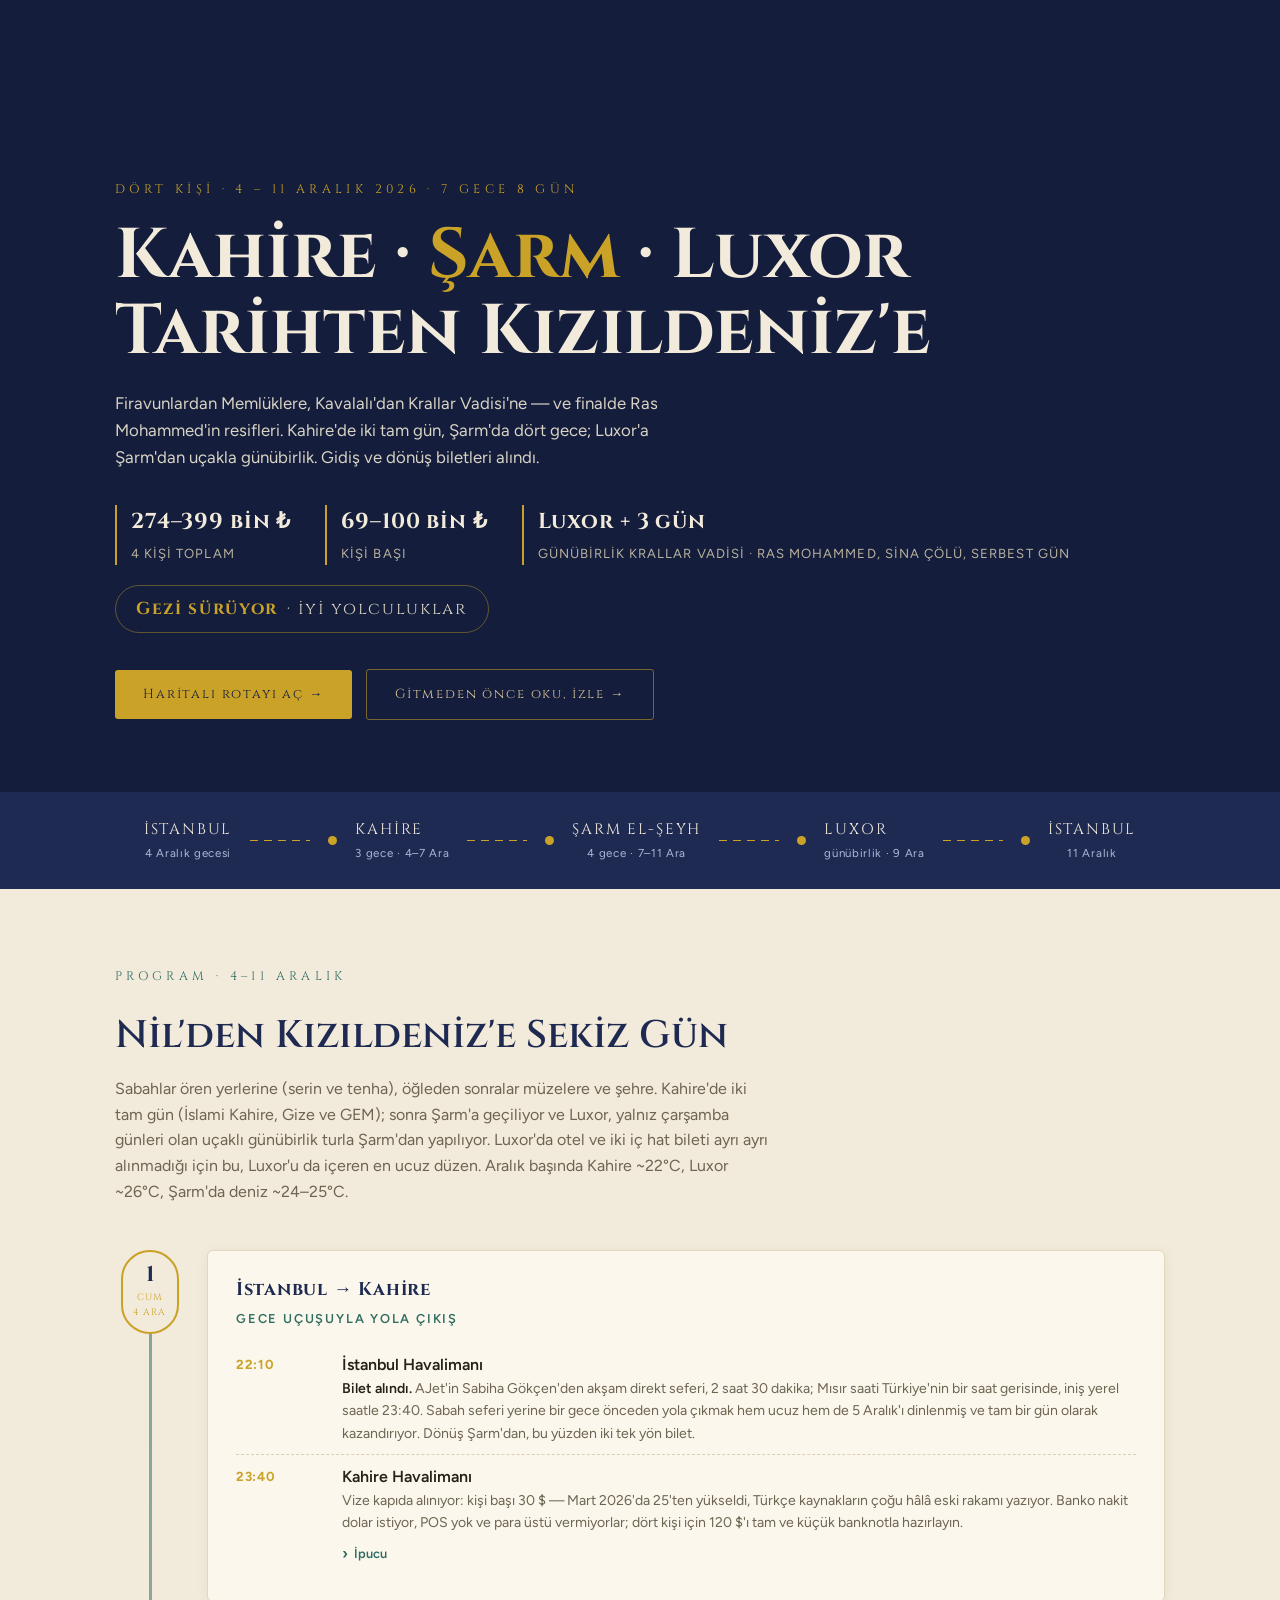
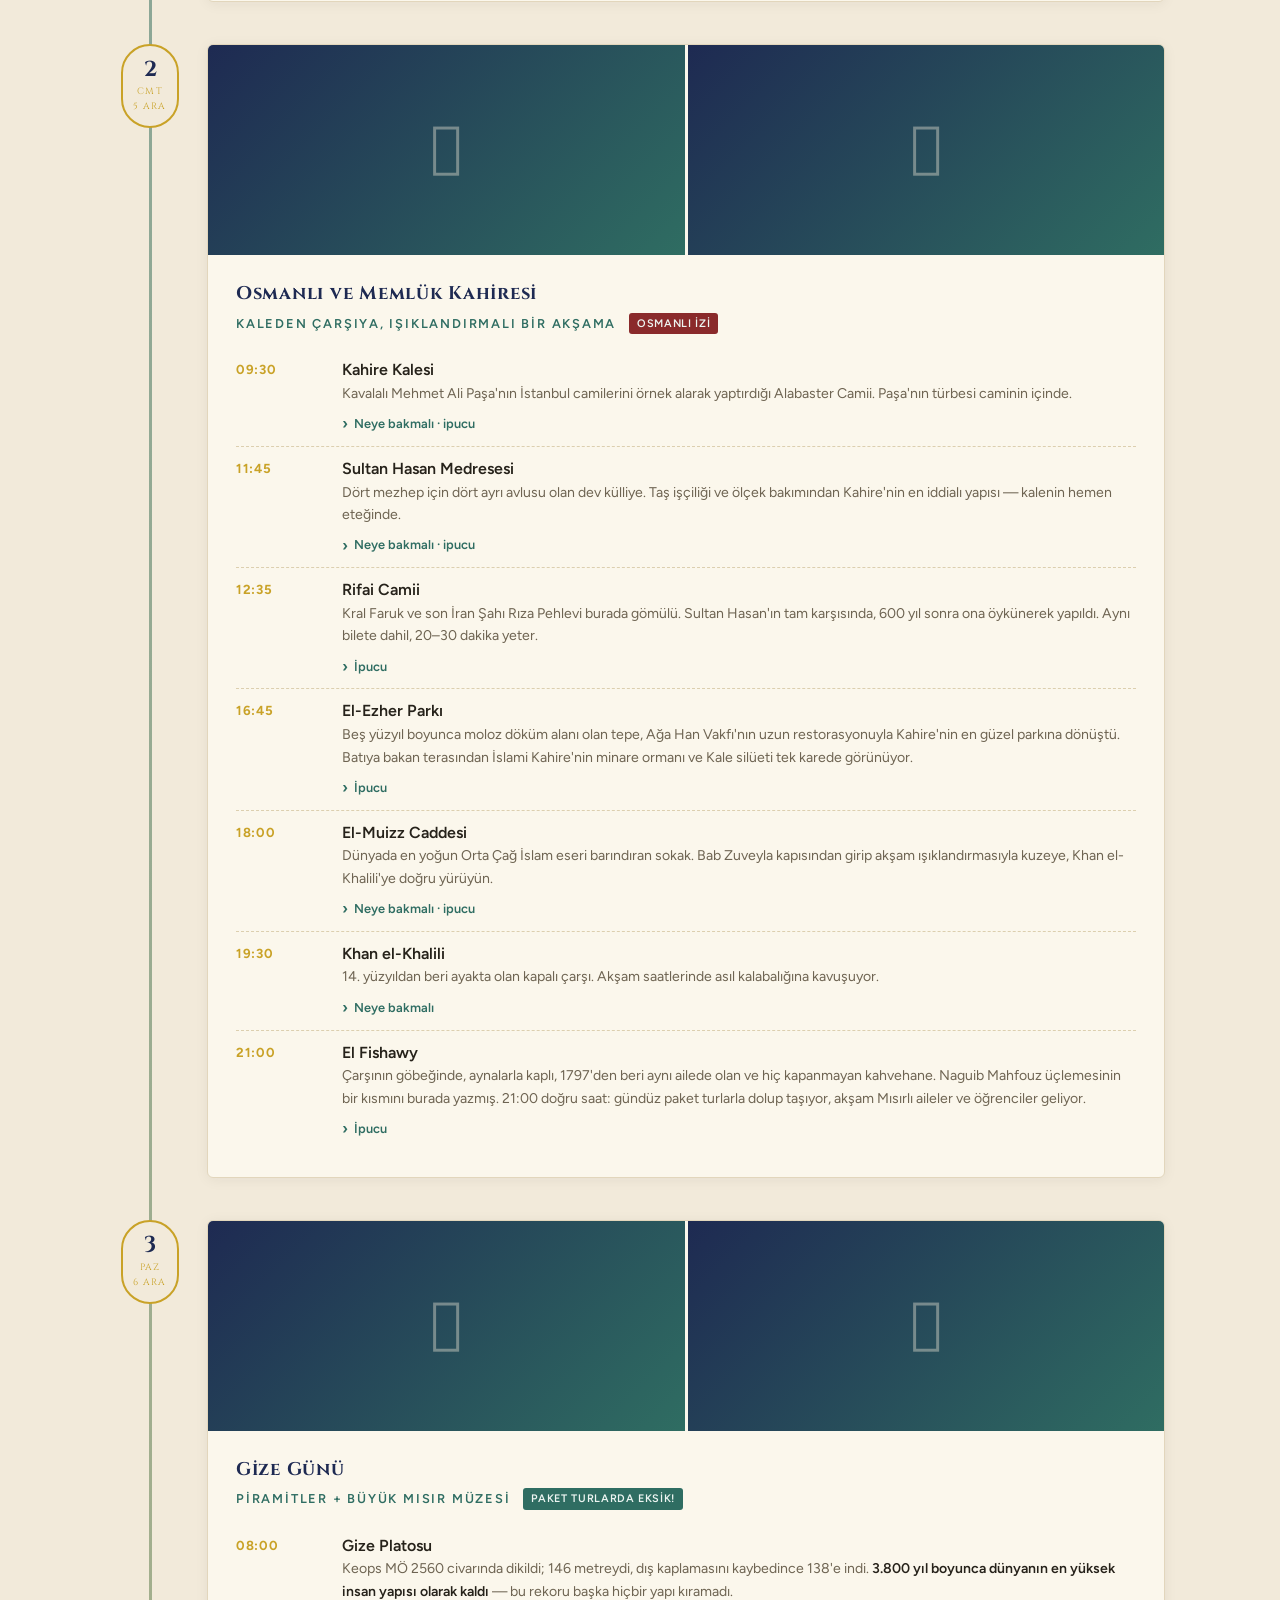
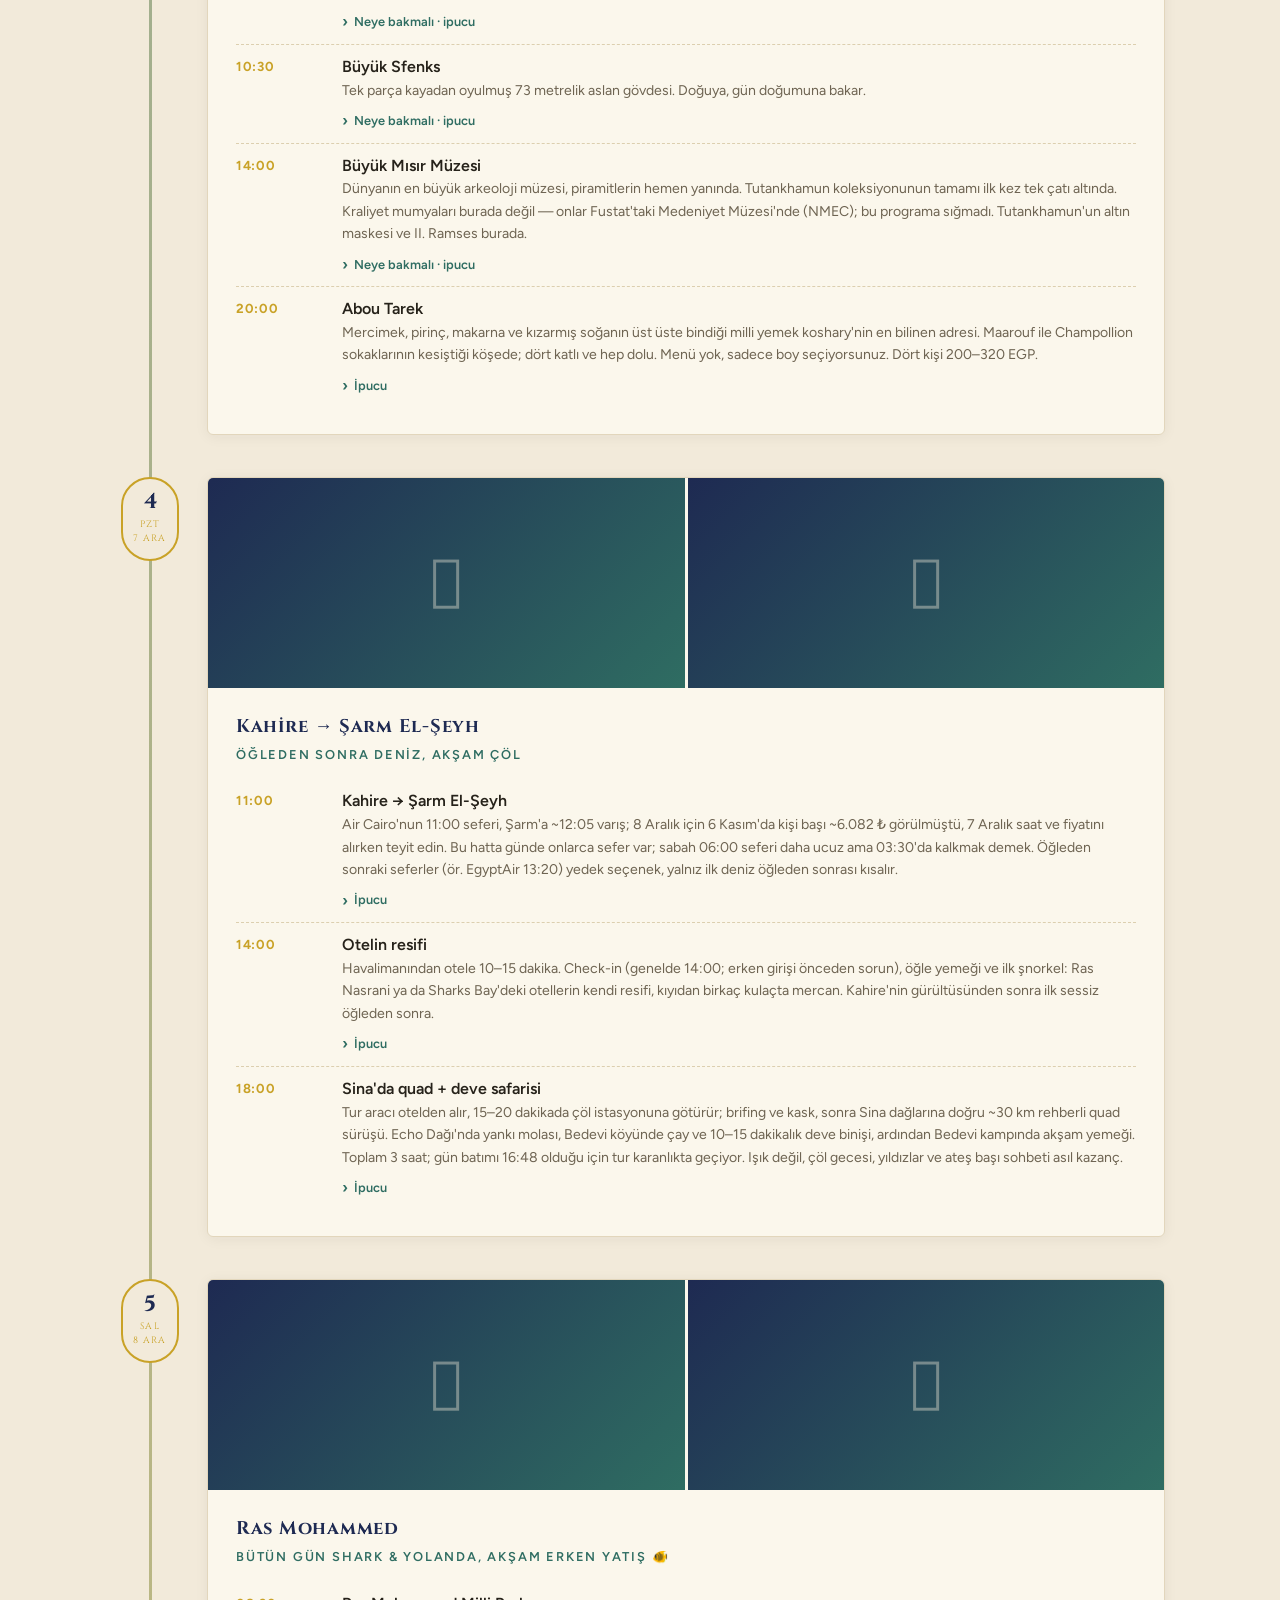
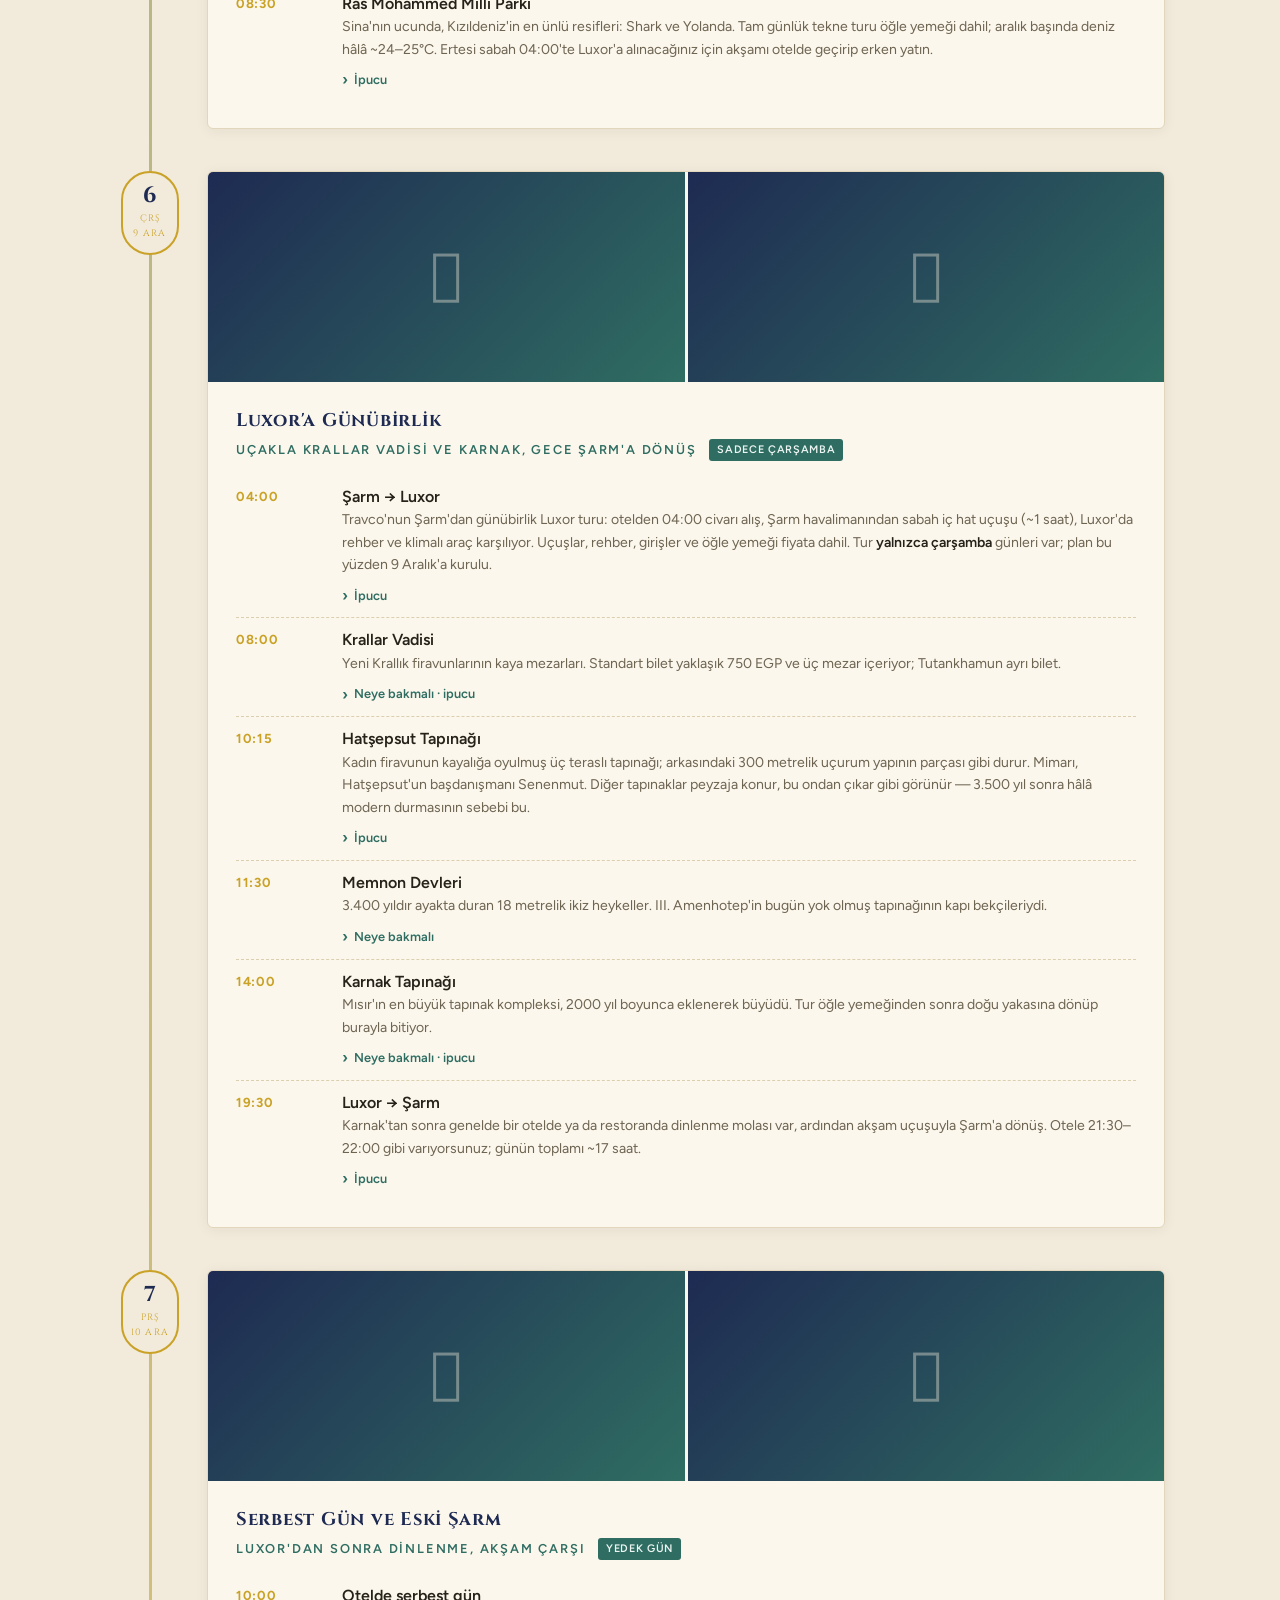
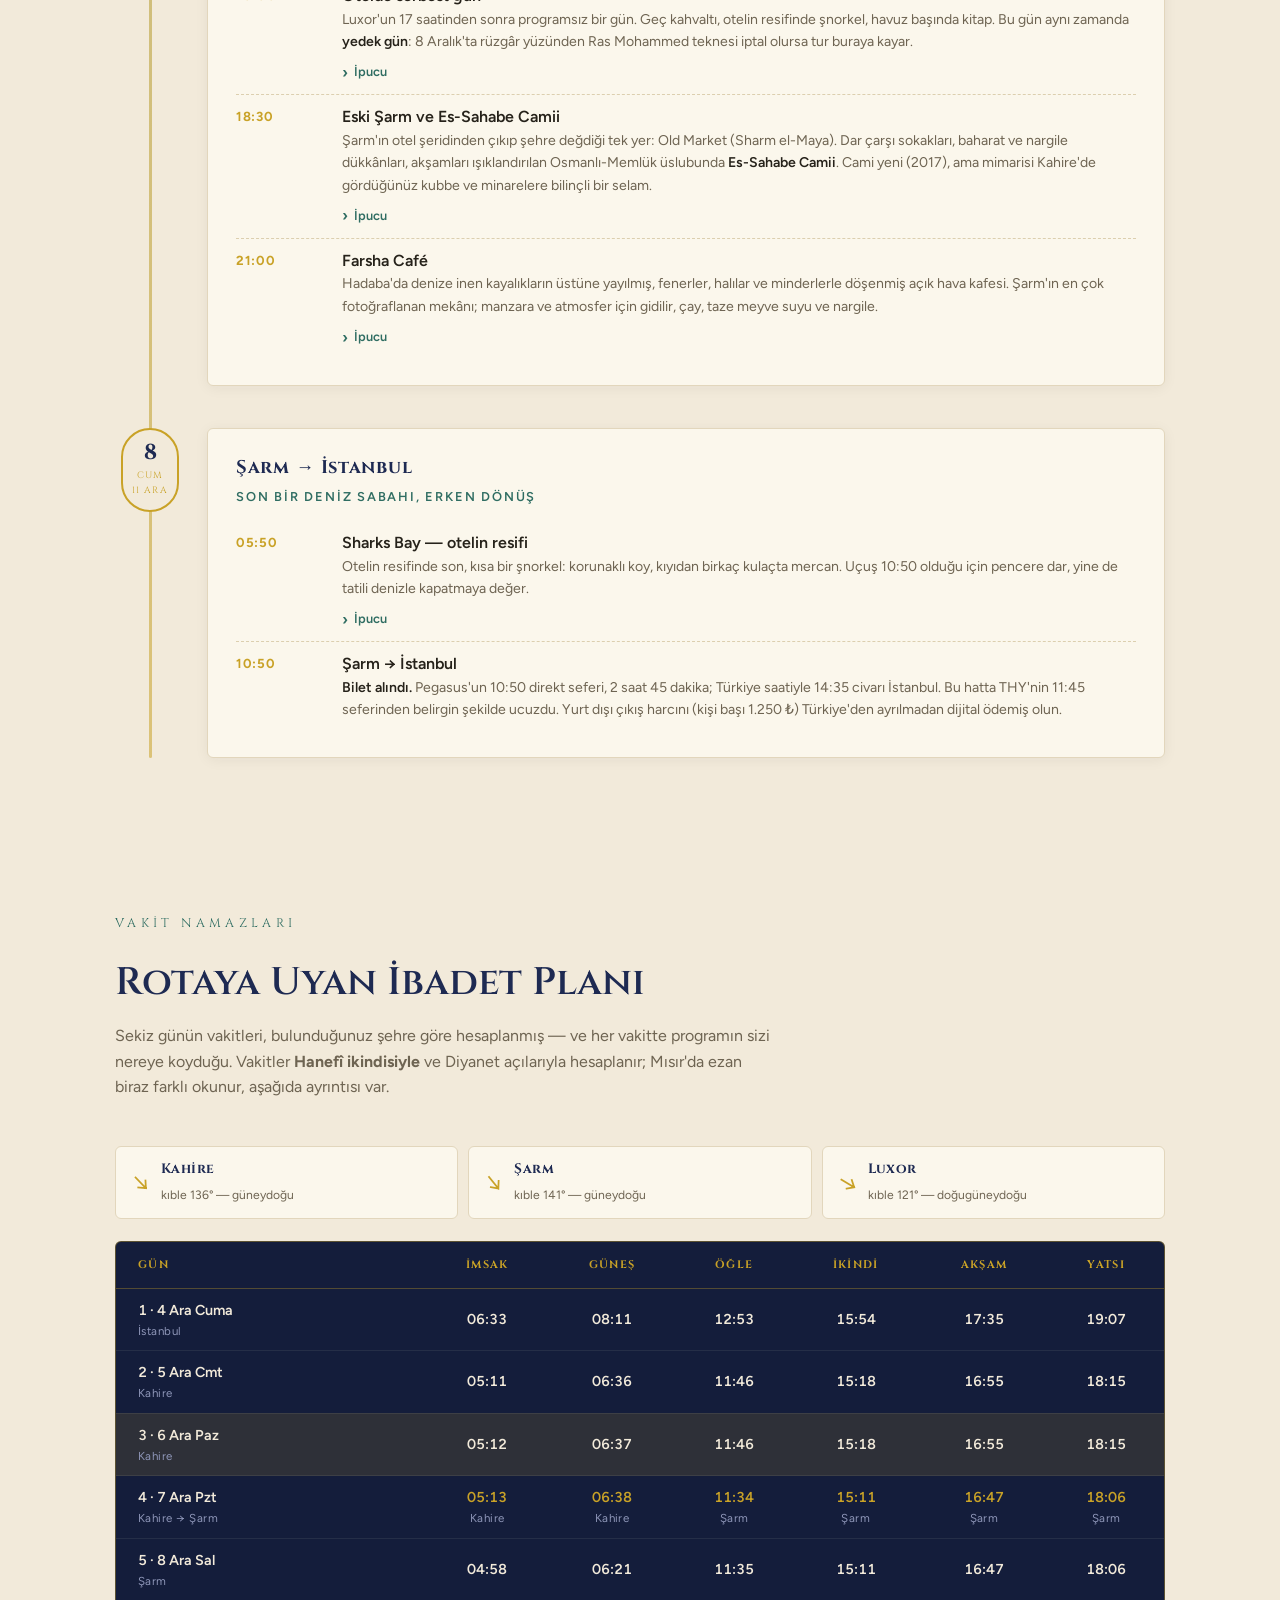
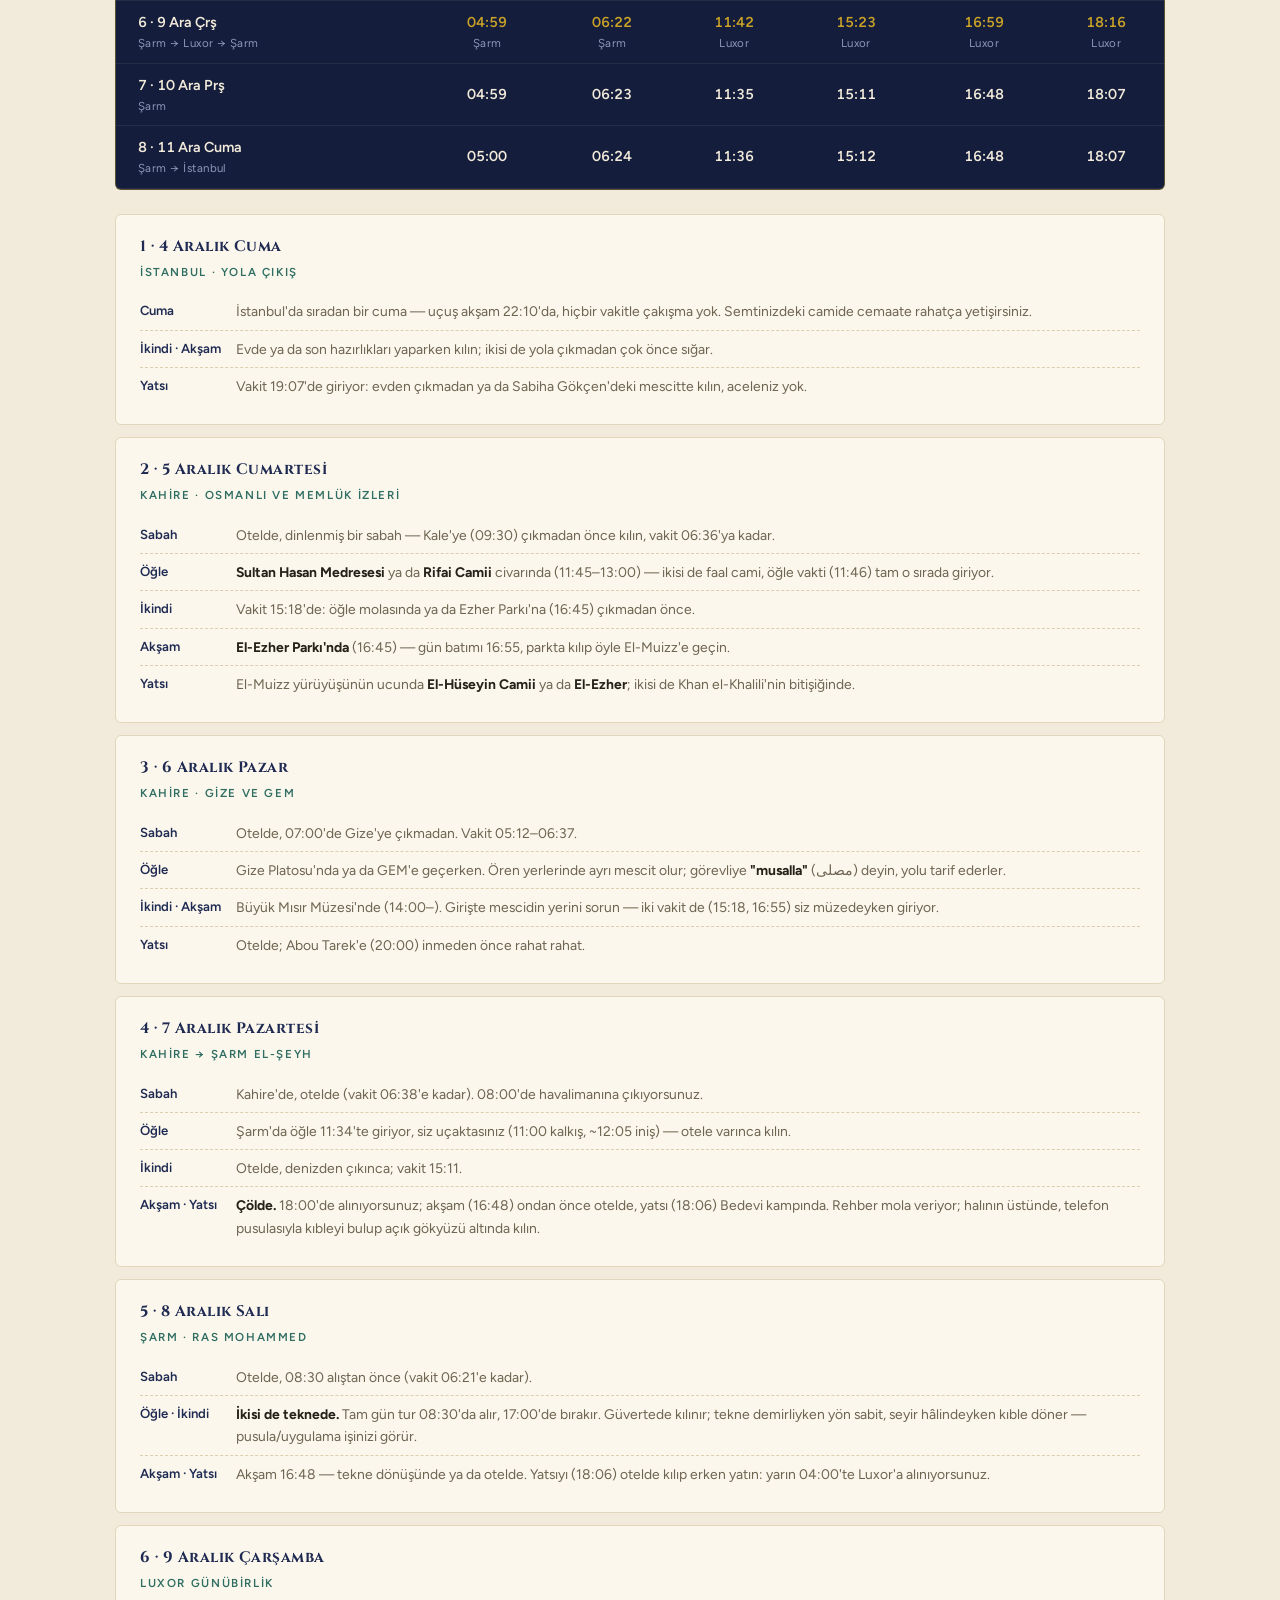
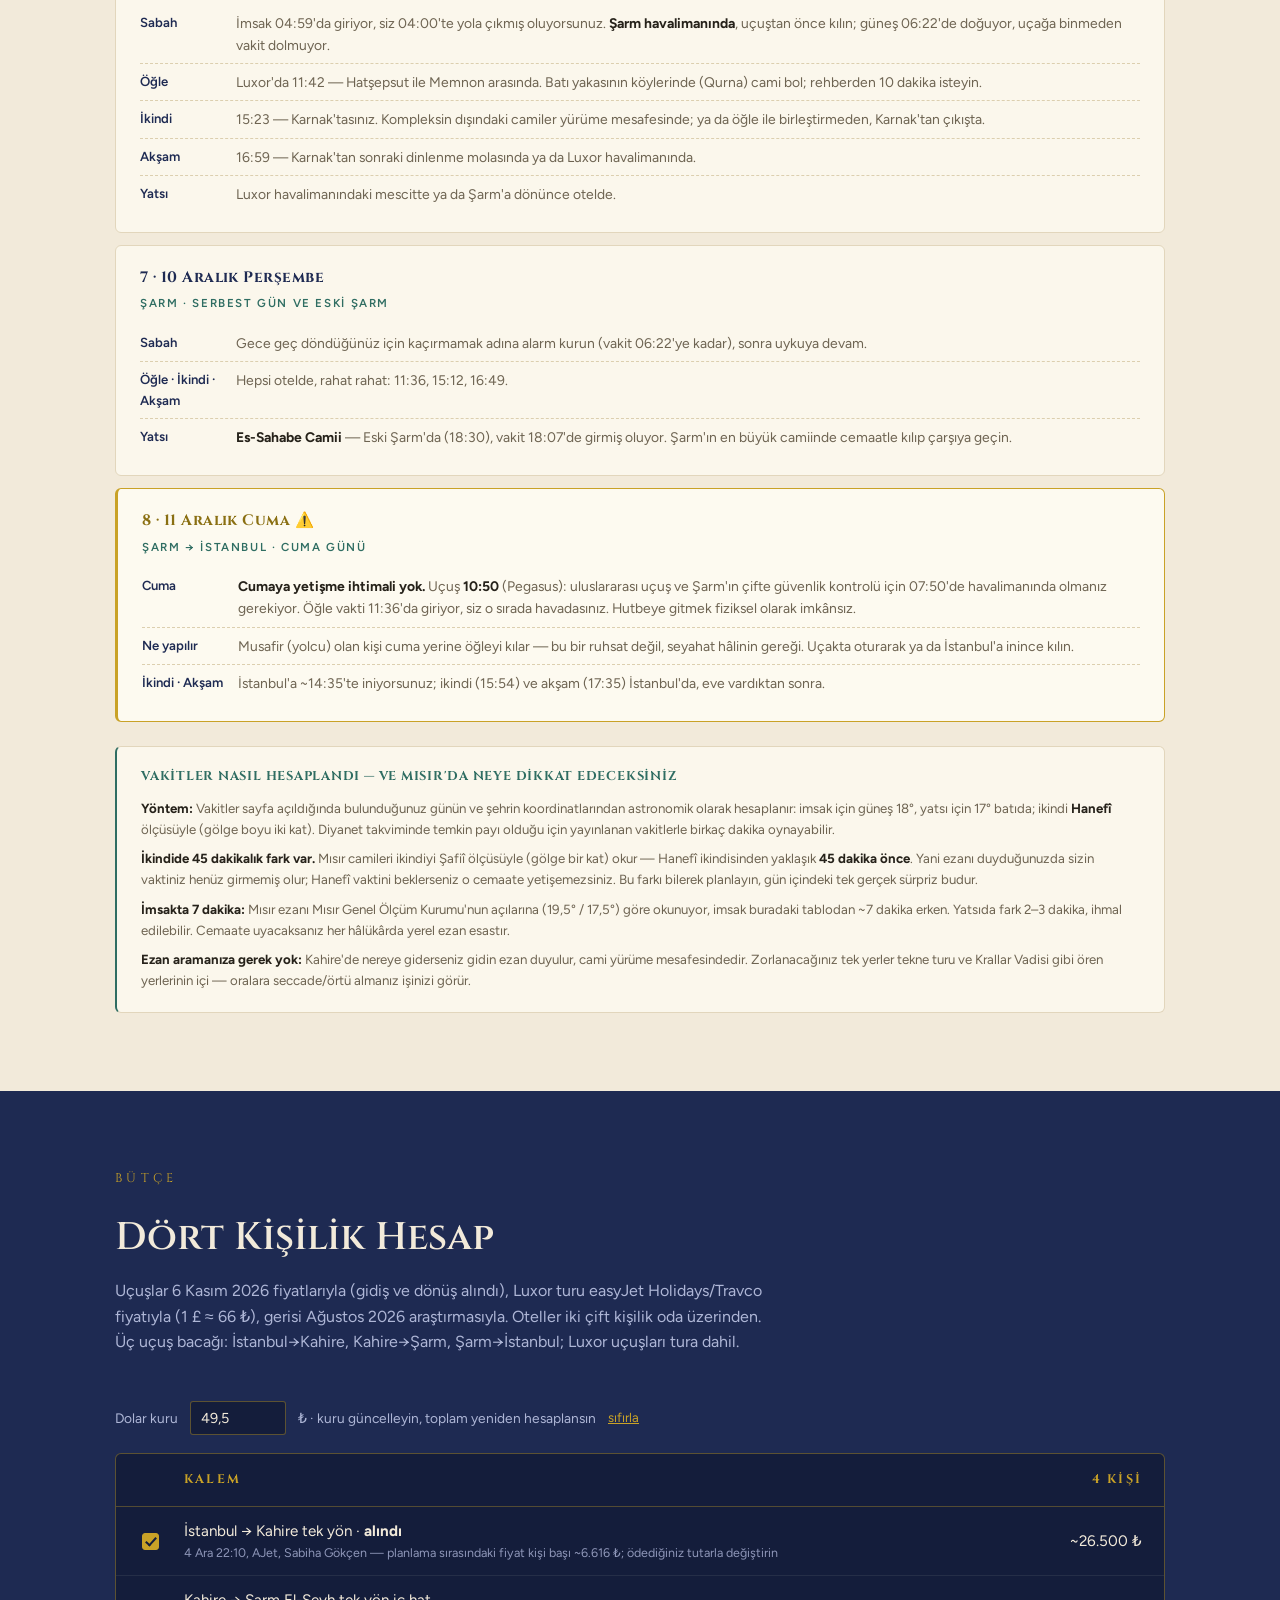
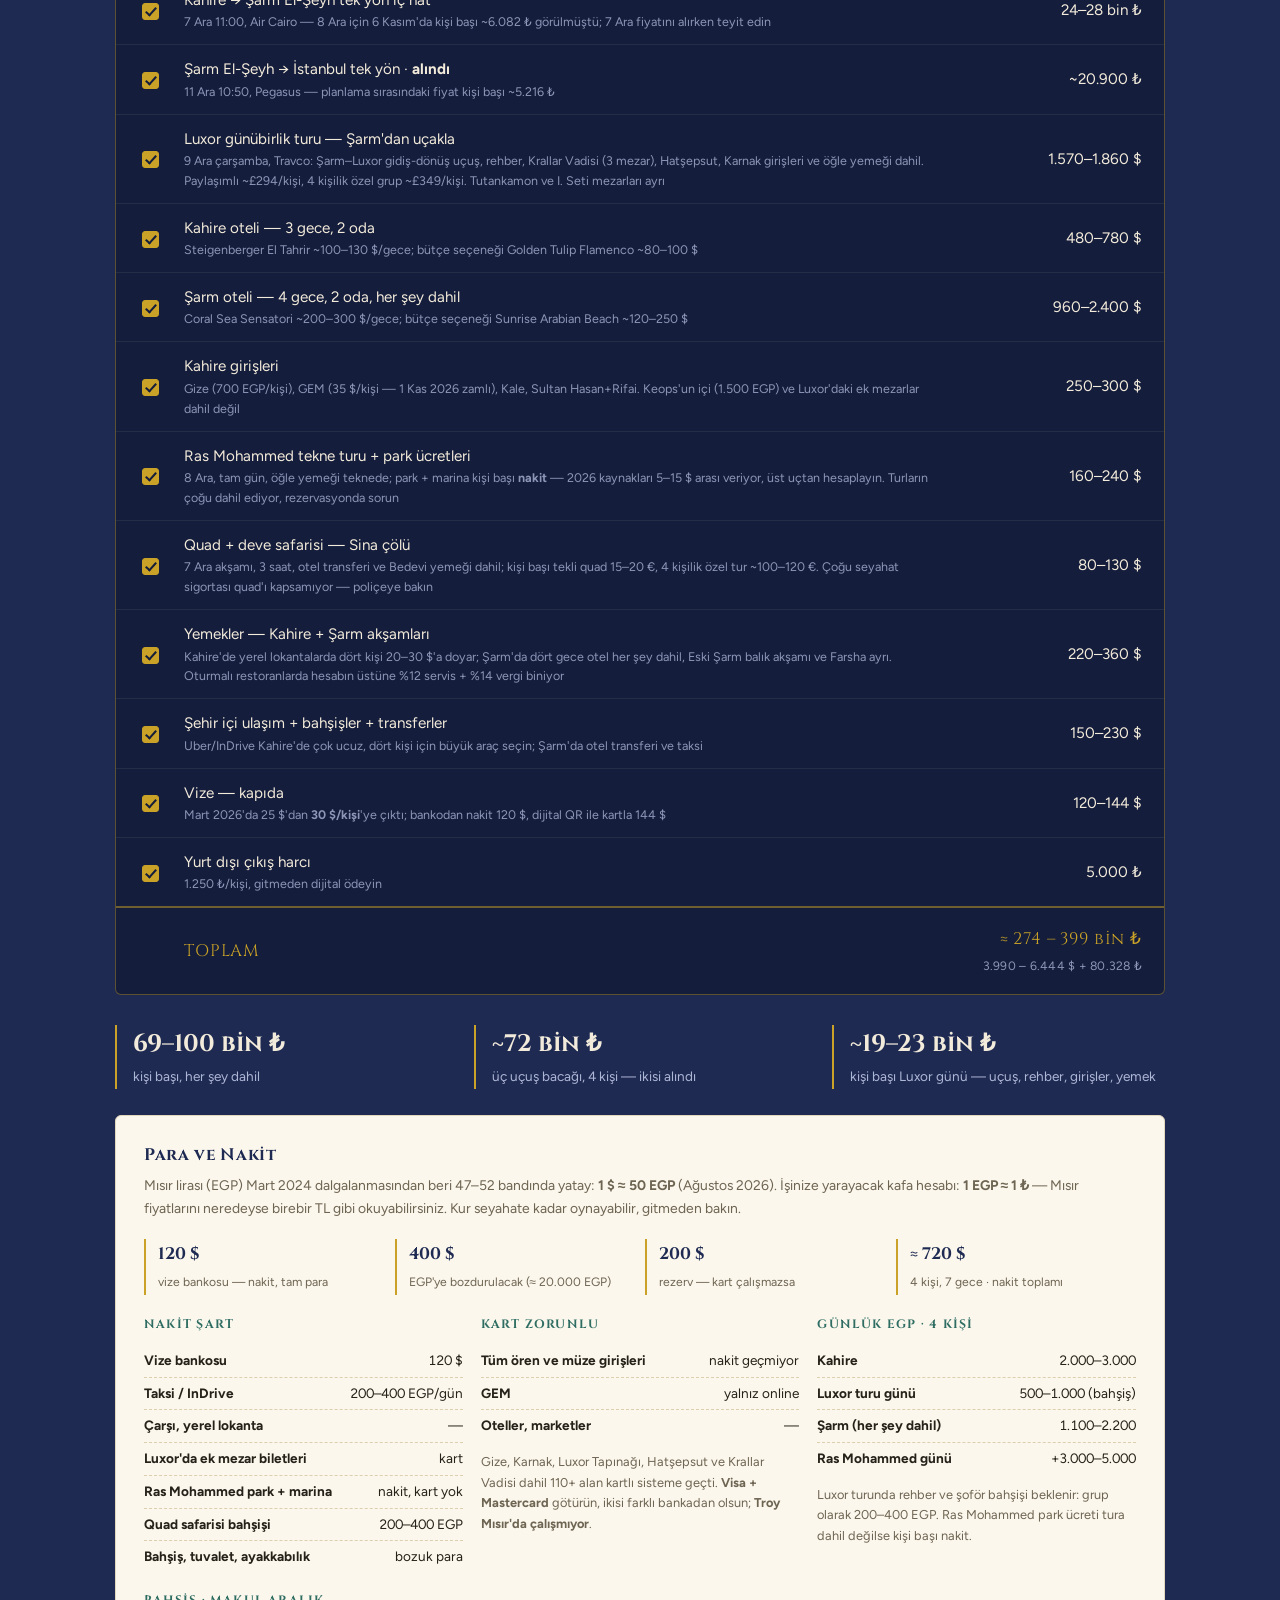
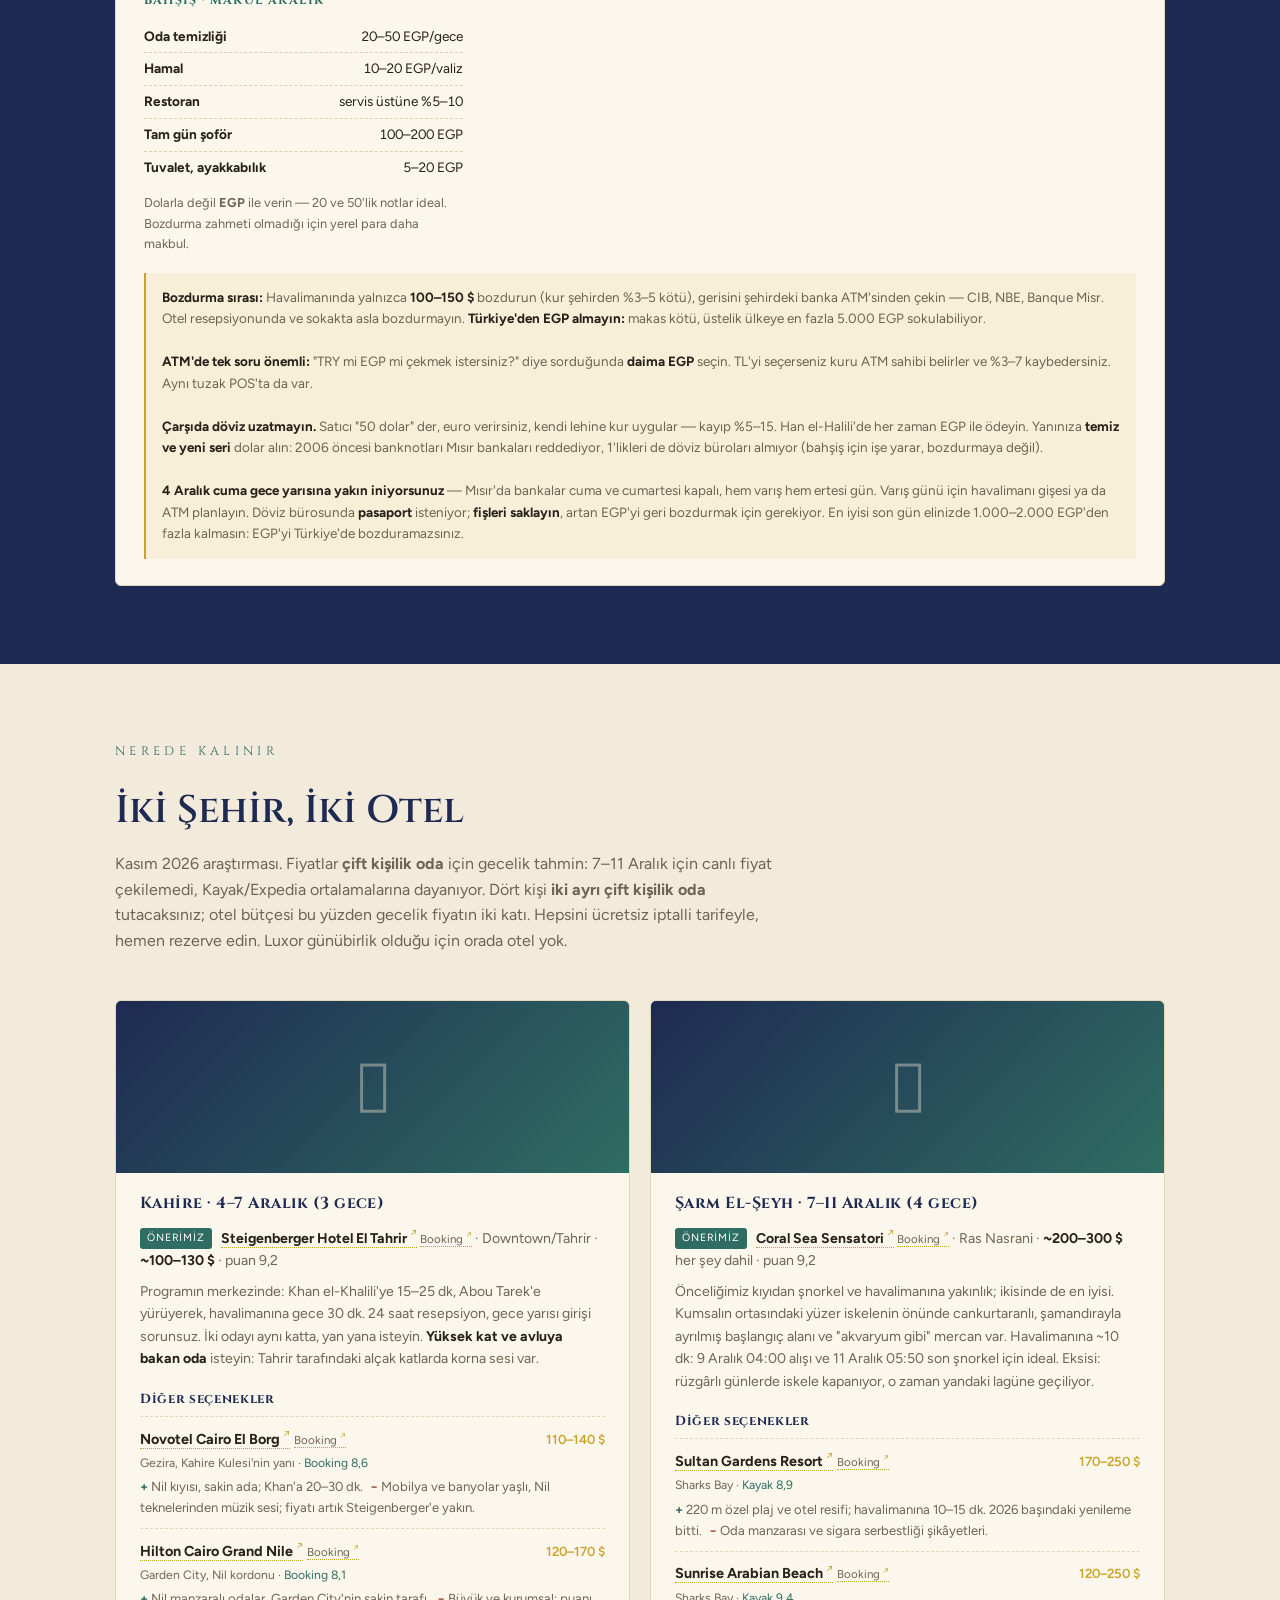
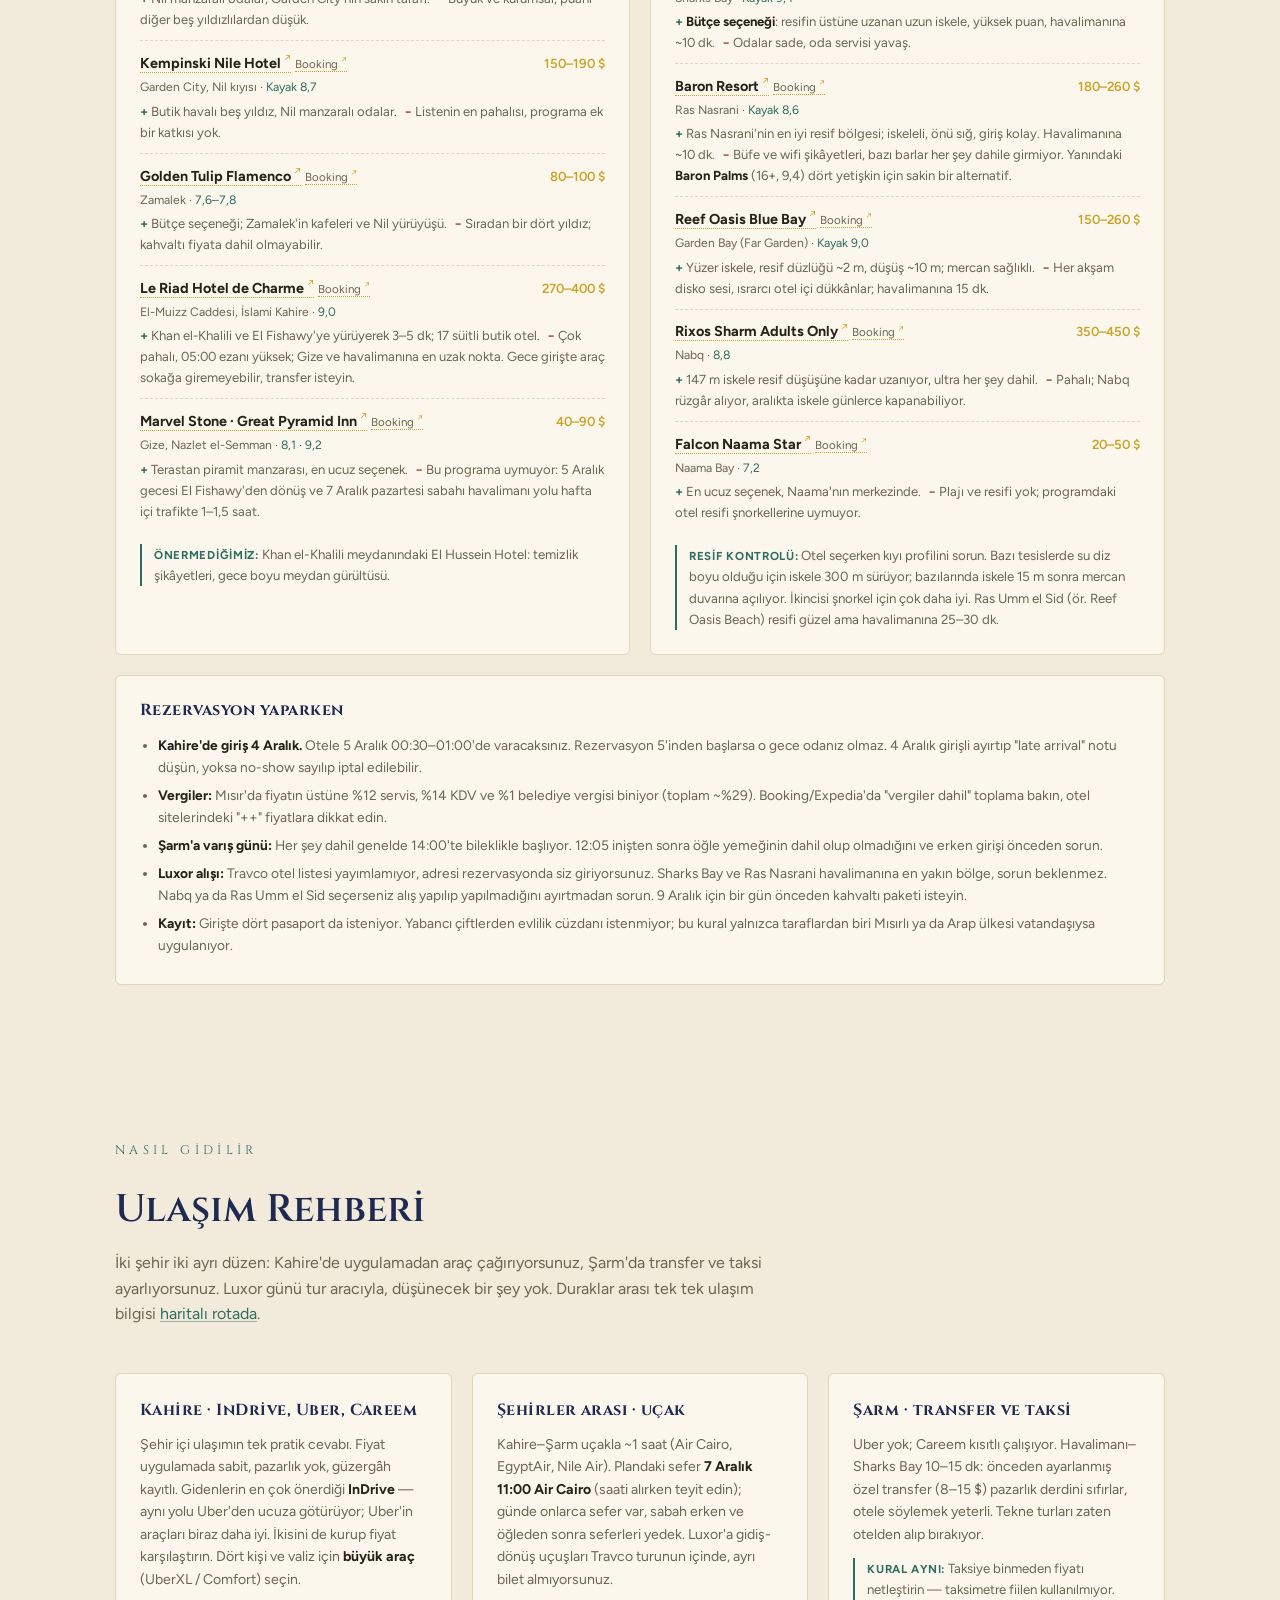
==== commit ed2316d4: "Şarm'a 7 Aralık'ta geç, Sakkara günü çıkar; otel önerilerini araştırmayla yenile - Sakkara, Dahşur v" ====
--- a/index.html
+++ b/index.html
@@ -266,6 +266,25 @@
   .cuzdan span{font-size:.76rem;color:var(--muted)}
   .para-uyari{margin-top:18px;padding:14px 16px;background:rgba(201,162,39,.1);border-left:2px solid var(--gold);border-radius:0 4px 4px 0;font-size:.84rem;color:var(--muted)}
   .para-uyari b{color:var(--ink)}
+  .o-oneri{margin-bottom:8px}
+  .o-rozet{display:inline-block;background:var(--nile);color:#fff;font-size:.66rem;letter-spacing:.08em;text-transform:uppercase;padding:2px 7px;border-radius:3px;margin-right:6px;vertical-align:2px}
+  .o-baslik{font-family:'Cinzel',serif;color:var(--lapis);font-size:.82rem;letter-spacing:.05em;margin:18px 0 6px}
+  .otel-liste{list-style:none;margin:0;padding:0}
+  .otel-liste li{padding:10px 0;border-top:1px dashed #E2D6BC}
+  .o-ust{display:flex;justify-content:space-between;gap:10px;align-items:baseline;font-size:.9rem}
+  .o-ad{min-width:0}
+  .o-fiyat{font-family:Figtree,sans-serif;font-weight:600;color:var(--gold);white-space:nowrap;font-size:.82rem}
+  .o-alt{font-size:.76rem;color:var(--muted);margin-top:2px}
+  .o-puan{color:var(--nile)}
+  .otel-liste p{font-size:.82rem;margin-top:4px}
+  .o-arti{color:var(--nile);font-weight:700}
+  .o-eksi{color:#A2472E;font-weight:700;margin-left:4px}
+  .otel-l.bk{font-size:.72rem;color:var(--muted)}
+  .otel-notlar{margin-top:20px;background:#FBF7EC;border:1px solid #E2D6BC;border-radius:6px;padding:22px 24px}
+  .otel-notlar h3{font-family:'Cinzel',serif;color:var(--lapis);font-size:1rem;letter-spacing:.03em;margin-bottom:10px}
+  .otel-notlar ul{margin:0;padding-left:18px}
+  .otel-notlar li{color:var(--muted);font-size:.86rem;margin:6px 0}
+  .otel-notlar li b{color:var(--ink)}
   .otel-l{color:inherit;text-decoration:none;border-bottom:1px dotted var(--gold);transition:color .18s ease,border-color .18s ease}
   .otel-l b{color:var(--ink)}
   .otel-l::after{content:"↗";font-size:.68em;color:var(--gold);margin-left:3px;vertical-align:super}
@@ -361,11 +380,11 @@
   <div class="hero-inner">
     <div class="eyebrow">Dört Kişi · 4 – 11 Aralık 2026 · 7 Gece 8 Gün</div>
     <h1>Kahire · <em>Şarm</em> · Luxor<br>Tarihten Kızıldeniz'e</h1>
-    <p>Firavunlardan Memlüklere, Kavalalı'dan Krallar Vadisi'ne — ve finalde Ras Mohammed'in resifleri. Kahire'de üç tam gün, Şarm'da üç gece; Luxor'a Şarm'dan uçakla günübirlik. Gidiş ve dönüş biletleri alındı.</p>
+    <p>Firavunlardan Memlüklere, Kavalalı'dan Krallar Vadisi'ne — ve finalde Ras Mohammed'in resifleri. Kahire'de iki tam gün, Şarm'da dört gece; Luxor'a Şarm'dan uçakla günübirlik. Gidiş ve dönüş biletleri alındı.</p>
     <div class="hero-stats">
       <div class="hstat"><b id="hero-toplam">—</b><span>4 kişi toplam</span></div>
       <div class="hstat"><b id="hero-kisi">—</b><span>kişi başı</span></div>
-      <div class="hstat"><b>Luxor + 2 gün</b><span>günübirlik krallar vadisi · ras mohammed + sina çölü</span></div>
+      <div class="hstat"><b>Luxor + 3 gün</b><span>günübirlik krallar vadisi · ras mohammed, sina çölü, serbest gün</span></div>
     </div>
     <p class="countdown" id="countdown" hidden></p>
     <div><a class="hero-cta" href="rota.html">Haritalı rotayı aç &rarr;</a> <a class="hero-cta ikincil" href="kaynaklar.html">Gitmeden önce oku, izle &rarr;</a></div>
@@ -377,9 +396,9 @@
   <div class="route-inner">
     <div>İSTANBUL<small>4 Aralık gecesi</small></div>
     <span class="dash"></span><span class="dot"></span>
-    <div>KAHİRE<small>4 gece · 4–8 Ara</small></div>
+    <div>KAHİRE<small>3 gece · 4–7 Ara</small></div>
     <span class="dash"></span><span class="dot"></span>
-    <div>ŞARM EL-ŞEYH<small>3 gece · 8–11 Ara</small></div>
+    <div>ŞARM EL-ŞEYH<small>4 gece · 7–11 Ara</small></div>
     <span class="dash"></span><span class="dot"></span>
     <div>LUXOR<small>günübirlik · 9 Ara</small></div>
     <span class="dash"></span><span class="dot"></span>
@@ -393,7 +412,7 @@
     <div class="sec-head">
       <div class="eyebrow">Program · 4–11 Aralık</div>
       <h2>Nil'den Kızıldeniz'e Sekiz Gün</h2>
-      <p>Sabahlar ören yerlerine (serin ve tenha), öğleden sonralar müzelere ve şehre. Kahire'de üç tam gün; sonra Şarm'a geçiliyor ve Luxor, yalnız çarşamba günleri olan uçaklı günübirlik turla Şarm'dan yapılıyor. Luxor'da otel ve iki iç hat bileti ayrı ayrı alınmadığı için bu, Luxor'u da içeren en ucuz düzen. Aralık başında Kahire ~22°C, Luxor ~26°C, Şarm'da deniz ~24–25°C.</p>
+      <p>Sabahlar ören yerlerine (serin ve tenha), öğleden sonralar müzelere ve şehre. Kahire'de iki tam gün (İslami Kahire, Gize ve GEM); sonra Şarm'a geçiliyor ve Luxor, yalnız çarşamba günleri olan uçaklı günübirlik turla Şarm'dan yapılıyor. Luxor'da otel ve iki iç hat bileti ayrı ayrı alınmadığı için bu, Luxor'u da içeren en ucuz düzen. Aralık başında Kahire ~22°C, Luxor ~26°C, Şarm'da deniz ~24–25°C.</p>
     </div>
 
     <div class="nile-line">
@@ -446,9 +465,9 @@
             <h3>Gize Günü</h3>
             <div class="theme">Piramitler + Büyük Mısır Müzesi <span class="tag">paket turlarda eksik!</span></div>
             <ul class="stops" data-gun="3">
-              <li><span class="t">08:00</span><div class="what"><b>Gize Platosu</b><span>Keops MÖ 2560 civarında dikildi; 146 metreydi, dış kaplamasını kaybedince 138'e indi. <b>3.800 yıl boyunca dünyanın en yüksek insan yapısı olarak kaldı</b> — bu rekoru başka hiçbir yapı kıramadı.</span><details class="devam"><summary>Neye bakmalı · ipucu</summary><span class="anlatim">Kefren daha yüksek görünür ama değildir; hem daha yüksek bir kaya tabanında durur hem de <b>tepesinde orijinal kireçtaşı kaplaması hâlâ duruyor.</b> O beyaz külah çok önemli: üç piramidin de bir zamanlar baştan aşağı böyle pürüzsüz ve parlak olduğunu gösteren tek kalıntı bu — bugün gördüğünüz basamaklı yüzey aslında iç dolgu. Mikerinos'un tabanında ise granit kaplama yarım bırakılmış, işçilerin işi nasıl yaptığı orada görülüyor. Platonun güneyindeki üç küçük piramit kraliçelere ait.</span><span class="ipucu-mini">Kapı açılışında girin: serin, tenha, ışık ideal. Giriş kişi başı 700 EGP. Yeni ana kapı <b>Fayyum Yolu üzerindeki Ziyaretçi Merkezi</b> — taksiciye bunu tarif edin, eski Al-Haram kapısını değil; oradaki kartlı makinelerden bileti kendiniz alıp kimseyle muhatap olmadan turnikeye geçersiniz. Sfenks tarafındaki kapıda gişe yok, oradan yalnız önceden alınmış biletle girilir ama çıkış için ideal. Plato içinde bilete dahil ücretsiz elektrikli servis dolaşıyor (08:00'den önce çalışmıyor) — Keops'tan Sfenks'e 1,3 km'yi yürümek istemezseniz binin. Keops'un içine girmek ayrı bilet ve pahalı (1.500 EGP): içeride oyma da hazine de yok, çıplak granit oda ve dar rampa var; yarın Dahşur'da Kırmızı Piramit'in içine zaten gireceğiniz için atlanabilir — merak ediyorsanız Kefren piramidi 280 EGP'ye aynı deneyimi veriyor. "Bedava" deve/at teklifi yoktur: binerken değil <b>inerken</b> pazarlık yapılır, o yüzden hiç binmeyin.</span></details></div></li>
+              <li><span class="t">08:00</span><div class="what"><b>Gize Platosu</b><span>Keops MÖ 2560 civarında dikildi; 146 metreydi, dış kaplamasını kaybedince 138'e indi. <b>3.800 yıl boyunca dünyanın en yüksek insan yapısı olarak kaldı</b> — bu rekoru başka hiçbir yapı kıramadı.</span><details class="devam"><summary>Neye bakmalı · ipucu</summary><span class="anlatim">Kefren daha yüksek görünür ama değildir; hem daha yüksek bir kaya tabanında durur hem de <b>tepesinde orijinal kireçtaşı kaplaması hâlâ duruyor.</b> O beyaz külah çok önemli: üç piramidin de bir zamanlar baştan aşağı böyle pürüzsüz ve parlak olduğunu gösteren tek kalıntı bu — bugün gördüğünüz basamaklı yüzey aslında iç dolgu. Mikerinos'un tabanında ise granit kaplama yarım bırakılmış, işçilerin işi nasıl yaptığı orada görülüyor. Platonun güneyindeki üç küçük piramit kraliçelere ait.</span><span class="ipucu-mini">Kapı açılışında girin: serin, tenha, ışık ideal. Giriş kişi başı 700 EGP. Yeni ana kapı <b>Fayyum Yolu üzerindeki Ziyaretçi Merkezi</b> — taksiciye bunu tarif edin, eski Al-Haram kapısını değil; oradaki kartlı makinelerden bileti kendiniz alıp kimseyle muhatap olmadan turnikeye geçersiniz. Sfenks tarafındaki kapıda gişe yok, oradan yalnız önceden alınmış biletle girilir ama çıkış için ideal. Plato içinde bilete dahil ücretsiz elektrikli servis dolaşıyor (08:00'den önce çalışmıyor) — Keops'tan Sfenks'e 1,3 km'yi yürümek istemezseniz binin. Keops'un içine girmek ayrı bilet ve pahalı (1.500 EGP): içeride oyma da hazine de yok, çıplak granit oda ve dar rampa var. Bir piramidin içini görmek istiyorsanız Kefren piramidi 280 EGP'ye aynı deneyimi veriyor; programda başka piramit içi yok, bu fırsatı değerlendirin. "Bedava" deve/at teklifi yoktur: binerken değil <b>inerken</b> pazarlık yapılır, o yüzden hiç binmeyin.</span></details></div></li>
               <li><span class="t">10:30</span><div class="what"><b>Büyük Sfenks</b><span>Tek parça kayadan oyulmuş 73 metrelik aslan gövdesi. Doğuya, gün doğumuna bakar.</span><details class="devam"><summary>Neye bakmalı · ipucu</summary><span class="anlatim">Pençelerinin arasında duran <b>Rüya Steli</b>: IV. Tutmosis, Sfenks'in rüyasına girip beni kumdan kurtar sana tahtı vereyim dediğini yazdırmış — kendi meşruiyetini bir rüyaya dayandıran firavun. Burnun Napolyon'un askerlerince kırıldığı hikâyesi doğru değil; burun Napolyon'dan yüzyıllar önce zaten yoktu. Hemen yanında <b>Kefren'in Vadi Tapınağı</b> duruyor: Eski Krallık'tan kalan en iyi korunmuş yapı, bazı granit blokları 100 tonun üzerinde.</span><span class="ipucu-mini">"Fotoğrafınızı çekeyim" diye telefonunuzu isteyen kişi sonunda para istiyor, azına da itiraz ediyor. Elinize kola/şal tutuşturulursa almayın.</span></details></div></li>
-              <li><span class="t">14:00</span><div class="what"><b>Büyük Mısır Müzesi</b><span>Dünyanın en büyük arkeoloji müzesi, piramitlerin hemen yanında. Tutankhamun koleksiyonunun tamamı ilk kez tek çatı altında. Kraliyet mumyaları burada değil — onlar Fustat'taki Medeniyet Müzesi'nde (NMEC); onlara 7 Aralık öğleden sonrasını ayırdık.</span><details class="devam"><summary>Neye bakmalı · ipucu</summary><span class="anlatim">Girişteki <b>Büyük Merdiven</b> kraliyet heykelleriyle çevrili ve yukarı çıktıkça sonundaki pencere piramitleri çerçeveliyor — müzenin en iyi tasarım kararı. Atriyumda 11 metrelik <b>II. Ramses kolosu</b>. Tutankhamun galerilerinde koleksiyonun tamamı: 5.000'den fazla parça, tarihte ilk kez bir arada. Keops'un yanındaki çukurda bulunan <b>güneş teknesi</b> de buraya taşındı.</span><span class="ipucu-mini">Öğle yemeği derdi yok: müzenin içinde <b>Zooba</b> (koshari, taameya, şavarma — hijyeni yüksek, alkolsüz, dört kişi 800–1.400 EGP), Mandarine Koueider (şark tatlıları) ve birkaç kafe var, hepsi 18:00'e kadar açık. Platodan çıkarken manzaralı bir öğle isterseniz plato içindeki <b>9 Pyramids Lounge</b> dokuz piramide birden bakıyor (09:00–17:00, son giriş 16:00, rezervasyon iyi olur). Gişe satışı yok, bilet saat dilimli: gitmeden <a href="https://tickets.gem.eg" target="_blank" rel="noopener">tickets.gem.eg</a> üzerinden alın (visit-gem.com artık buraya yönleniyor). 1 Kasım 2026'da zam yürürlükte — kişi başı 35 $. 6 Aralık pazara denk geliyor, o gün galeriler 18:00'de kapanıp son girişi 17:00'de kesiyor; 4–5 saatlik müze için 14:00 dilimi sınırda, mümkünse daha erken bir dilim seçin. Dört kişilik bileti tek siparişte alın.</span></details></div></li>
+              <li><span class="t">14:00</span><div class="what"><b>Büyük Mısır Müzesi</b><span>Dünyanın en büyük arkeoloji müzesi, piramitlerin hemen yanında. Tutankhamun koleksiyonunun tamamı ilk kez tek çatı altında. Kraliyet mumyaları burada değil — onlar Fustat'taki Medeniyet Müzesi'nde (NMEC); bu programa sığmadı. Tutankhamun'un altın maskesi ve II. Ramses burada.</span><details class="devam"><summary>Neye bakmalı · ipucu</summary><span class="anlatim">Girişteki <b>Büyük Merdiven</b> kraliyet heykelleriyle çevrili ve yukarı çıktıkça sonundaki pencere piramitleri çerçeveliyor — müzenin en iyi tasarım kararı. Atriyumda 11 metrelik <b>II. Ramses kolosu</b>. Tutankhamun galerilerinde koleksiyonun tamamı: 5.000'den fazla parça, tarihte ilk kez bir arada. Keops'un yanındaki çukurda bulunan <b>güneş teknesi</b> de buraya taşındı.</span><span class="ipucu-mini">Öğle yemeği derdi yok: müzenin içinde <b>Zooba</b> (koshari, taameya, şavarma — hijyeni yüksek, alkolsüz, dört kişi 800–1.400 EGP), Mandarine Koueider (şark tatlıları) ve birkaç kafe var, hepsi 18:00'e kadar açık. Platodan çıkarken manzaralı bir öğle isterseniz plato içindeki <b>9 Pyramids Lounge</b> dokuz piramide birden bakıyor (09:00–17:00, son giriş 16:00, rezervasyon iyi olur). Gişe satışı yok, bilet saat dilimli: gitmeden <a href="https://tickets.gem.eg" target="_blank" rel="noopener">tickets.gem.eg</a> üzerinden alın (visit-gem.com artık buraya yönleniyor). 1 Kasım 2026'da zam yürürlükte — kişi başı 35 $. 6 Aralık pazara denk geliyor, o gün galeriler 18:00'de kapanıp son girişi 17:00'de kesiyor; 4–5 saatlik müze için 14:00 dilimi sınırda, mümkünse daha erken bir dilim seçin. Dört kişilik bileti tek siparişte alın.</span></details></div></li>
               <li><span class="t">20:00</span><div class="what"><b>Abou Tarek</b><span>Mercimek, pirinç, makarna ve kızarmış soğanın üst üste bindiği milli yemek koshary'nin en bilinen adresi. Maarouf ile Champollion sokaklarının kesiştiği köşede; dört katlı ve hep dolu. Menü yok, sadece boy seçiyorsunuz. Dört kişi 200–320 EGP.</span><details class="devam"><summary>İpucu</summary><span class="ipucu-mini">Kalabalığa aldanmayın, devir hızı çok yüksek — oturduktan ~5 dakika sonra önünüzde. Rezervasyon yok, sıraya girip oturuyorsunuz. <b>Para yemek gelmeden önce alınıyor; bu dolandırıcılık değil, buranın usulü.</b> Nakit ve küçük banknot götürün. Sirkeli sos (daqqa) ve acı sos (shatta) ayrı geliyor — azar azar ekleyin, hepsini dökerseniz sirke ağır gelir. Kapanış saati kaynaklarda 22:00 ile 24:00 arasında çelişiyor, 20:00 her hâlükârda güvenli.</span></details></div></li>
             </ul>
           </div>
@@ -457,25 +476,6 @@
 
       <div class="day">
         <div class="cartouche"><b>4</b><span>PZT<br> 7 ARA</span></div>
-        <div class="day-card">
-          <div class="duo">
-            <div class="photo"><img class="wm" data-f='["Saqqara pyramid ver 2.jpg","Saqqara pyramid.jpg","Step Pyramid of Djoser.jpg"]' alt="Sakkara Basamaklı Piramidi"><span class="cap">Coser'in Basamaklı Piramidi, Sakkara</span></div>
-            <div class="photo"><img class="wm" data-f='["Red Pyramid at Dahshur.jpg","Snofrus Red Pyramid in Dahshur (2).jpg","Bent pyramid with its Satellite pyramid.jpg"]' alt="Dahşur, Kırmızı Piramit"><span class="cap">Kırmızı Piramit, Dahşur</span></div>
-          </div>
-          <div class="day-body">
-            <h3>Sakkara, Dahşur ve Mumyalar</h3>
-            <div class="theme">İlk Piramitlerden Firavunların Yüzüne <span class="tag">kalabalıksız</span></div>
-            <ul class="stops" data-gun="4">
-              <li><span class="t">08:00</span><div class="what"><b>Sakkara</b><span>Mısır'ın en eski piramidi — Gize'dekilerden yaklaşık bir asır önce, mimar İmhotep tarafından tasarlandı.</span><details class="devam"><summary>Neye bakmalı · ipucu</summary><span class="anlatim">Giriş kolonadındaki sütunlar demet demet saz görünümünde oyulmuş — taşın tek başına ayakta durabileceğine <b>henüz güvenmedikleri</b> için bildikleri bitkisel mimariyi taklit etmişler; mimarlık tarihinin en dokunaklı ayrıntılarından biri. Piramidin kuzey yüzünde <b>serdab</b> var: kapalı bir hücre, içinde Coser'in heykeli, duvarda iki delik — heykel 4.700 yıldır o deliklerden dışarı bakıyor. Ti ve Mereruka mastabalarındaki kabartmalar Eski Krallık gündelik hayatının elimizdeki en zengin kaydı: balıkçılık, hayvan besisi, marangozlar. Unas Piramidi'nin içinde <b>ilk Piramit Metinleri</b> var — bilinen en eski dinî yazılı külliyat.</span><span class="ipucu-mini">08:00 açılışında girin ve 11:00'de çıkın: Basamaklı Piramit, İmhotep Müzesi ve Ti/Mereruka mastabalarının hepsine vakit var, hiçbirini atlamayın. Bilet kişi başı ~600 EGP, kartla. Sakkara ile Dahşur'u aynı şoförlü araçla yapın; dört kişi tek araca sığıyor ve araç sizi öğleden sonra NMEC'e bırakıyor.</span></details></div></li>
-              <li><span class="t">11:30</span><div class="what"><b>Dahşur</b><span>Sakkara'nın 10 km güneyinde, Firavun Snefru'nun iki piramidi: Mısırlıların düzgün piramidi deneme yanılmayla nasıl öğrendiğinin açık hava dersi.</span><details class="devam"><summary>Neye bakmalı · ipucu</summary><span class="anlatim"><b>Kırık Piramit</b> yarı yolda açısını değiştiriyor; dik başlanan yapı çatlamaya başlayınca ustalar eğimi düşürmüş, sonuç bu kırık siluet. Dış kaplamasının büyük kısmı hâlâ yerinde, Gize'de göremediğiniz pürüzsüz yüzeyin en iyi örneği. <b>Kırmızı Piramit</b> ise dersin sonucu: dünyanın ilk gerçek düzgün piramidi, Keops'tan önce. İçine girilebiliyor ve bilete dahil: 60 metrelik alçak bir koridordan inip bindirmeli tavanlı iki odaya ulaşıyorsunuz.</span><span class="ipucu-mini">Gize'nin aksine burası neredeyse bomboş; satıcı ve deve baskısı yok denecek kadar az. Bilet ~200 EGP, kartla. Kırmızı Piramit'in koridoru 1 metre yüksekliğinde ve içerisi amonyak kokulu, sıcak; dizlerinden ya da klostrofobiden çekinen dışarıda bekleyebilir. 13:00 gibi çıkıp yolda öğle yemeği yiyin.</span></details></div></li>
-              <li><span class="t">15:00</span><div class="what"><b>Medeniyet Müzesi (NMEC)</b><span>Fustat'taki Mısır Medeniyeti Ulusal Müzesi'nde, 2021'de görkemli bir geçit töreniyle Tahrir'den taşınan 20'yi aşkın kraliyet mumyası bir arada. Karanlık, yer altı galeriye benzer bir salonda her firavun kendi vitrininde yatıyor.</span><details class="devam"><summary>Neye bakmalı · ipucu</summary><span class="anlatim"><b>II. Ramses</b>, 90 yaşına yakın ölen ve 1976'da Paris'e tedavi için pasaportla gönderilen firavun. <b>Hatşepsut</b>, 9 Aralık'ta tapınağını göreceğiniz kadın firavun. <b>I. Seti</b>, yüzü mumyalar arasında en iyi korunmuşu sayılıyor. Çarşamba Krallar Vadisi'nde mezarlarına gireceğiniz kralların yüzlerini önceden görmüş olacaksınız.</span><span class="ipucu-mini">Dahşur'dan buraya ~40 dakika. Mumya salonu dışındaki ana galeri küçük ve bir saat yeter; asıl değer mumyalarda. Bilet gişede, kartla; güncel ücret ve kapanış saatini gitmeden kontrol edin (akşamüstü kapanıyor). Mumya salonunda fotoğraf yasak. Akşamı hafif tutun: yarın Şarm'a uçuyorsunuz, valizleri bu akşam hazırlayın.</span></details></div></li>
-            </ul>
-          </div>
-        </div>
-      </div>
-
-      <div class="day">
-        <div class="cartouche"><b>5</b><span>SAL<br> 8 ARA</span></div>
         <div class="day-card">
           <div class="duo">
             <div class="photo"><img class="wm" data-f='["SharmElSheikhEgypt-SharksBay byDanielCsorfoly.JPG","Sharm el-Sheikh , photo by Hatem Moushir 71.jpg"]' alt="Sharks Bay, Şarm El-Şeyh"><span class="cap">Sharks Bay, Kızıldeniz</span></div>
@@ -484,10 +484,27 @@
           <div class="day-body">
             <h3>Kahire → Şarm El-Şeyh</h3>
             <div class="theme">Öğleden Sonra Deniz, Akşam Çöl</div>
+            <ul class="stops" data-gun="4">
+              <li><span class="t">11:00</span><div class="what"><b>Kahire → Şarm El-Şeyh</b><span>Air Cairo'nun 11:00 seferi, Şarm'a ~12:05 varış; 8 Aralık için 6 Kasım'da kişi başı ~6.082 ₺ görülmüştü, 7 Aralık saat ve fiyatını alırken teyit edin. Bu hatta günde onlarca sefer var; sabah 06:00 seferi daha ucuz ama 03:30'da kalkmak demek. Öğleden sonraki seferler (ör. EgyptAir 13:20) yedek seçenek, yalnız ilk deniz öğleden sonrası kısalır.</span><details class="devam"><summary>İpucu</summary><span class="ipucu-mini">İç hatlarda bagaj hakkını biletinizde kontrol edin; dört kişinin valizi ayrı ücretlendirilebilir. Kahire'den sabah 08:00'de çıkın, trafiğe 1 saat pay bırakın. Şarm'a Kahire'den gelenlerde vize kontrolü yok, iç hat gibi çıkıyorsunuz.</span></details></div></li>
+              <li><span class="t">14:00</span><div class="what"><b>Otelin resifi</b><span>Havalimanından otele 10–15 dakika. Check-in (genelde 14:00; erken girişi önceden sorun), öğle yemeği ve ilk şnorkel: Ras Nasrani ya da Sharks Bay'deki otellerin kendi resifi, kıyıdan birkaç kulaçta mercan. Kahire'nin gürültüsünden sonra ilk sessiz öğleden sonra.</span><details class="devam"><summary>İpucu</summary><span class="ipucu-mini">Aralık başında deniz ~24–25°C, hava gündüz ~26°C; su ilk anda serin gelir ama 10 dakikada alışılır. Güneş 16:48'de batıyor, 15:30'dan sonra resif gölgede kalıyor; denize öğleden hemen sonra girin. Deniz ayakkabısı şart, cankurtaran yoksa yalnız yüzmeyin.</span></details></div></li>
+              <li><span class="t">18:00</span><div class="what"><b>Sina'da quad + deve safarisi</b><span>Tur aracı otelden alır, 15–20 dakikada çöl istasyonuna götürür; brifing ve kask, sonra Sina dağlarına doğru ~30 km rehberli quad sürüşü. Echo Dağı'nda yankı molası, Bedevi köyünde çay ve 10–15 dakikalık deve binişi, ardından Bedevi kampında akşam yemeği. Toplam 3 saat; gün batımı 16:48 olduğu için tur karanlıkta geçiyor. Işık değil, çöl gecesi, yıldızlar ve ateş başı sohbeti asıl kazanç.</span><details class="devam"><summary>İpucu</summary><span class="ipucu-mini">Şarm'daki ilk akşam için ideal: öğleden sonra deniz, akşam çöl, 21:00 gibi otelde olursunuz; yarın sabah Ras Mohammed teknesi 08:30'da alıyor. Erken yatmak isterseniz 14:30–15:00 alışlı <b>gün batımı turunu</b> seçin, 19:00'da dönersiniz. <b>Kişi başı tekli quad alın</b> (15–20 €): çift kişilik turlarda arkada oturan toz yutar. Dört kişi için özel tur ~100–120 € ve 30 araçlık konvoydan kurtarır. <a href="https://www.getyourguide.com/sharm-el-sheikh-l408/" target="_blank" rel="noopener">GetYourGuide</a> veya <a href="https://www.viator.com/Sharm-el-Sheikh/d827" target="_blank" rel="noopener">Viator</a>'dan ücretsiz iptalli ayırtın, alış saatini bir gece önce WhatsApp'tan teyit ettirin. Bakiyeyi online ödeyin; yanınıza yalnız bahşiş için 200–400 EGP. <b>Ekipman:</b> kapalı ayakkabı zorunlu, uzun kol ve pantolon, toz için buff ya da şal, çöl gecesi Aralık'ta soğuk: mont alın. Kask takmadan sürmeyin. <b>Sigorta:</b> seyahat sigortalarının çoğu quad kazasını kapsam dışı tutuyor, poliçede "motorlu araç / ATV" istisnasına bakın.</span></details></div></li>
+            </ul>
+          </div>
+        </div>
+      </div>
+
+      <div class="day">
+        <div class="cartouche"><b>5</b><span>SAL<br> 8 ARA</span></div>
+        <div class="day-card">
+          <div class="duo">
+            <div class="photo"><img class="wm" data-f='["Ras Mohammed Bay.jpg"]' alt="Ras Mohammed koyu"><span class="cap">Ras Mohammed Milli Parkı</span></div>
+            <div class="photo"><img class="wm" data-f='["Tortuga carey (Eretmochelys imbricata), parque nacional Ras Muhammad, Egipto, 2022-03-28, DD 56.jpg"]' alt="Ras Mohammed'de deniz kaplumbağası"><span class="cap">Resifte bir deniz kaplumbağası</span></div>
+          </div>
+          <div class="day-body">
+            <h3>Ras Mohammed</h3>
+            <div class="theme">Bütün Gün Shark &amp; Yolanda, Akşam Erken Yatış 🐠</div>
             <ul class="stops" data-gun="5">
-              <li><span class="t">11:00</span><div class="what"><b>Kahire → Şarm El-Şeyh</b><span>Air Cairo'nun 11:00 seferi, Şarm'a ~12:05 varış; 6 Kasım'da kişi başı ~6.082 ₺ görüldü. Aynı gün 06:00 seferi kişi başı ~2.275 ₺ ucuz ama 03:30'da kalkmak demek, iki gün sonra Luxor için zaten 04:00'te kalkacaksınız. EgyptAir'in 13:20 seferi (~6.135 ₺) yedek seçenek.</span><details class="devam"><summary>İpucu</summary><span class="ipucu-mini">İç hatlarda bagaj hakkını biletinizde kontrol edin; dört kişinin valizi ayrı ücretlendirilebilir. Kahire'den sabah 08:00'de çıkın, trafiğe 1 saat pay bırakın. Şarm'a Kahire'den gelenlerde vize kontrolü yok, iç hat gibi çıkıyorsunuz.</span></details></div></li>
-              <li><span class="t">14:00</span><div class="what"><b>Otelin resifi</b><span>Havalimanından otele 10–15 dakika. Check-in, öğle yemeği ve ilk şnorkel: Sharks Bay ya da Ras Umm el Sid'deki otellerin kendi resifi, kıyıdan birkaç kulaçta mercan. Kahire'nin gürültüsünden sonra ilk sessiz öğleden sonra.</span><details class="devam"><summary>İpucu</summary><span class="ipucu-mini">Aralık başında deniz ~24–25°C, hava gündüz ~26°C; su ilk anda serin gelir ama 10 dakikada alışılır. Güneş 16:48'de batıyor, 15:30'dan sonra resif gölgede kalıyor; denize öğleden hemen sonra girin. Deniz ayakkabısı şart, cankurtaran yoksa yalnız yüzmeyin.</span></details></div></li>
-              <li><span class="t">18:00</span><div class="what"><b>Sina'da quad + deve safarisi</b><span>Tur aracı otelden alır, 15–20 dakikada çöl istasyonuna götürür; brifing ve kask, sonra Sina dağlarına doğru ~30 km rehberli quad sürüşü. Echo Dağı'nda yankı molası, Bedevi köyünde çay ve 10–15 dakikalık deve binişi, ardından Bedevi kampında akşam yemeği. Toplam 3 saat; gün batımı 16:48 olduğu için tur karanlıkta geçiyor. Işık değil, çöl gecesi, yıldızlar ve ateş başı sohbeti asıl kazanç.</span><details class="devam"><summary>İpucu</summary><span class="ipucu-mini">Şarm'daki ilk akşam için ideal: öğleden sonra deniz, akşam çöl, yarın sabah 04:00 alış öncesi 21:00 gibi otelde olursunuz. Erken yatmak isterseniz 14:30–15:00 alışlı <b>gün batımı turunu</b> seçin, 19:00'da dönersiniz. <b>Kişi başı tekli quad alın</b> (15–20 €): çift kişilik turlarda arkada oturan toz yutar. Dört kişi için özel tur ~100–120 € ve 30 araçlık konvoydan kurtarır. <a href="https://www.getyourguide.com/sharm-el-sheikh-l408/" target="_blank" rel="noopener">GetYourGuide</a> veya <a href="https://www.viator.com/Sharm-el-Sheikh/d827" target="_blank" rel="noopener">Viator</a>'dan ücretsiz iptalli ayırtın, alış saatini bir gece önce WhatsApp'tan teyit ettirin. Bakiyeyi online ödeyin; yanınıza yalnız bahşiş için 200–400 EGP. <b>Ekipman:</b> kapalı ayakkabı zorunlu, uzun kol ve pantolon, toz için buff ya da şal, çöl gecesi Aralık'ta soğuk: mont alın. Kask takmadan sürmeyin. <b>Sigorta:</b> seyahat sigortalarının çoğu quad kazasını kapsam dışı tutuyor, poliçede "motorlu araç / ATV" istisnasına bakın.</span></details></div></li>
+              <li><span class="t">08:30</span><div class="what"><b>Ras Mohammed Milli Parkı</b><span>Sina'nın ucunda, Kızıldeniz'in en ünlü resifleri: Shark ve Yolanda. Tam günlük tekne turu öğle yemeği dahil; aralık başında deniz hâlâ ~24–25°C. Ertesi sabah 04:00'te Luxor'a alınacağınız için akşamı otelde geçirip erken yatın.</span><details class="devam"><summary>İpucu</summary><span class="ipucu-mini">Turu otelden değil, <a href="https://www.getyourguide.com/sharm-el-sheikh-l408/" target="_blank" rel="noopener">GetYourGuide</a> ya da <a href="https://www.viator.com/Sharm-el-Sheikh/d827" target="_blank" rel="noopener">Viator</a> üzerinden ücretsiz iptalli olarak önceden ayırtın ve rezervasyonda dört şeyi <b>yazılı</b> teyit ettirin: milli park ücreti dahil mi (değilse kişi başı 7–15 € arası değişiyor, nakit ve genelde kapıda), öğle yemeği ve otel transferi dahil mi, kaç durak yapılıyor, dönüş saati kaç. <b>Maske ve şnorkeli Türkiye'den götürün</b> — kiralık maske sızdırır. Deniz ayakkabısı şart. Shark ve Yolanda açık deniz noktası: altınızda dip değil mavi boşluk var ve akıntı sert olabilir, can yeleği isteyin ve akıntı yönünü kaptana sorun. Pasaportunuzu yanınıza alın.</span></details></div></li>
             </ul>
           </div>
         </div>
@@ -505,11 +522,11 @@
             <div class="theme">Uçakla Krallar Vadisi ve Karnak, Gece Şarm'a Dönüş <span class="tag">sadece çarşamba</span></div>
             <ul class="stops" data-gun="6">
               <li><span class="t">04:00</span><div class="what"><b>Şarm → Luxor</b><span>Travco'nun Şarm'dan günübirlik Luxor turu: otelden 04:00 civarı alış, Şarm havalimanından sabah iç hat uçuşu (~1 saat), Luxor'da rehber ve klimalı araç karşılıyor. Uçuşlar, rehber, girişler ve öğle yemeği fiyata dahil. Tur <b>yalnızca çarşamba</b> günleri var; plan bu yüzden 9 Aralık'a kurulu.</span><details class="devam"><summary>İpucu</summary><span class="ipucu-mini">Rezervasyon <a href="https://experiences.easyjet.com/uk/sharm-el-sheikh/luxor-day-trip-from-sharm-el-sheikh-including-flights-344816" target="_blank" rel="noopener">easyJet Holidays (Travco)</a> üzerinden; paylaşımlı grupta kişi başı ~£276–294, 48 saat öncesine kadar ücretsiz iptal. Dört kişi için <b>özel grup</b> kişi başı ~£349: sadece ~£55 fazlasına rehber ve araç yalnız sizin. Uçuş bilgileri için pasaport bilgilerinizi isteyecekler. <b>Pasaportu yanınıza alın</b>, yalnız küçük bir sırt çantası yeterli. Otel kahvaltı paketi (breakfast box) hazırlatın; bir gece önceden resepsiyona söyleyin. Rehberlik İngilizce.</span></details></div></li>
-              <li><span class="t">08:00</span><div class="what"><b>Krallar Vadisi</b><span>Yeni Krallık firavunlarının kaya mezarları. Standart bilet yaklaşık 750 EGP ve üç mezar içeriyor; Tutankhamun ayrı bilet.</span><details class="devam"><summary>Neye bakmalı · ipucu</summary><span class="anlatim">Mezarların hepsi aynı şemayı izliyor: inen koridor, sonra <b>kuyu şaftı</b> (hem sel suyunu tutmak hem soyguncuyu düşürmek için), sütunlu salon, defin odası. Duvarlardaki metinler süs değil <b>tarif</b>: Amduat ve Kapılar Kitabı, güneşin gece yolculuğunun saat saat haritası — firavunun aynı yolu geçebilmesi için. KV9'un tavanında gökyüzü tanrıçası Nut boydan boya uzanıyor. Ve şu ayrıntı: <b>Tutankhamun'un mezarı 3.200 yıl soyulmadan kaldı çünkü KV9'u kazan işçiler molozu onun kapısının üstüne döktü.</b></span><span class="ipucu-mini">Tur önce batı yakasına geçiyor; vadiye 08:00 gibi, tur otobüslerinin en yoğun saatinden önce varıyorsunuz. Standart bilet tura dahil ve <b>üç açık mezarı</b> kapsıyor; hangi mezarların açık olduğu rotasyonla değişiyor. Ek biletli mezarlar ayrı: I. Seti (KV17) 2.000 EGP, vadinin en iyisi; V./VI. Ramses (KV9) 220 EGP, fiyat/performansta açık ara önde; Tutankamon (KV62) 700 EGP, küçük bir oda. <b>Turnikeden geçtikten sonra bilet alamıyorsunuz</b>: ek mezar istiyorsanız rehbere kapıda söyleyin, kartınızı hazır tutun. İki gün önce NMEC'te yüzlerini gördüğünüz firavunların mezarındasınız. Flaş her yerde yasak.</span></details></div></li>
-              <li><span class="t">10:15</span><div class="what"><b>Hatşepsut Tapınağı</b><span>Kadın firavunun kayalığa oyulmuş üç teraslı tapınağı; arkasındaki 300 metrelik uçurum yapının parçası gibi durur. Mimarı, Hatşepsut'un başdanışmanı Senenmut. Diğer tapınaklar peyzaja konur, bu ondan çıkar gibi görünür — 3.500 yıl sonra hâlâ modern durmasının sebebi bu.</span><details class="devam"><summary>İpucu</summary><span class="ipucu-mini">Üç şeyi kaçırmayın. <b>Punt Kolonadı</b> (orta teras, güney): Punt Ülkesi'ne yapılan deniz seferi — gemiler, sepetlerde taşınan canlı buhur ağaçları, zürafalar. <b>Anubis Şapeli</b> (kuzey uç): tapınağın en iyi korunmuş renkleri burada ve çoğu ziyaretçi uğramadan geçiyor. Ve her yerde göreceğiniz <b>keski izleri</b>: üvey oğlu III. Tutmosis, ölümünden yirmi yıl sonra bütün tasvirlerini kazıtmış — figürün olması gereken yerde oyuk var, komşusu sapasağlam. Kendisi takma sakallı ve erkek firavun kıyafetiyle betimlenmiş; kalıp buydu. Mumyasını 7 Aralık'ta NMEC'te gördünüz. Gölge yok, otoparktan rampaya 300–400 m; şapka ve su alın. Turda burada genelde 45 dakika kalınıyor, Anubis Şapeli için rehberden izin isteyin.</span></details></div></li>
+              <li><span class="t">08:00</span><div class="what"><b>Krallar Vadisi</b><span>Yeni Krallık firavunlarının kaya mezarları. Standart bilet yaklaşık 750 EGP ve üç mezar içeriyor; Tutankhamun ayrı bilet.</span><details class="devam"><summary>Neye bakmalı · ipucu</summary><span class="anlatim">Mezarların hepsi aynı şemayı izliyor: inen koridor, sonra <b>kuyu şaftı</b> (hem sel suyunu tutmak hem soyguncuyu düşürmek için), sütunlu salon, defin odası. Duvarlardaki metinler süs değil <b>tarif</b>: Amduat ve Kapılar Kitabı, güneşin gece yolculuğunun saat saat haritası — firavunun aynı yolu geçebilmesi için. KV9'un tavanında gökyüzü tanrıçası Nut boydan boya uzanıyor. Ve şu ayrıntı: <b>Tutankhamun'un mezarı 3.200 yıl soyulmadan kaldı çünkü KV9'u kazan işçiler molozu onun kapısının üstüne döktü.</b></span><span class="ipucu-mini">Tur önce batı yakasına geçiyor; vadiye 08:00 gibi, tur otobüslerinin en yoğun saatinden önce varıyorsunuz. Standart bilet tura dahil ve <b>üç açık mezarı</b> kapsıyor; hangi mezarların açık olduğu rotasyonla değişiyor. Ek biletli mezarlar ayrı: I. Seti (KV17) 2.000 EGP, vadinin en iyisi; V./VI. Ramses (KV9) 220 EGP, fiyat/performansta açık ara önde; Tutankamon (KV62) 700 EGP, küçük bir oda. <b>Turnikeden geçtikten sonra bilet alamıyorsunuz</b>: ek mezar istiyorsanız rehbere kapıda söyleyin, kartınızı hazır tutun. Flaş her yerde yasak.</span></details></div></li>
+              <li><span class="t">10:15</span><div class="what"><b>Hatşepsut Tapınağı</b><span>Kadın firavunun kayalığa oyulmuş üç teraslı tapınağı; arkasındaki 300 metrelik uçurum yapının parçası gibi durur. Mimarı, Hatşepsut'un başdanışmanı Senenmut. Diğer tapınaklar peyzaja konur, bu ondan çıkar gibi görünür — 3.500 yıl sonra hâlâ modern durmasının sebebi bu.</span><details class="devam"><summary>İpucu</summary><span class="ipucu-mini">Üç şeyi kaçırmayın. <b>Punt Kolonadı</b> (orta teras, güney): Punt Ülkesi'ne yapılan deniz seferi — gemiler, sepetlerde taşınan canlı buhur ağaçları, zürafalar. <b>Anubis Şapeli</b> (kuzey uç): tapınağın en iyi korunmuş renkleri burada ve çoğu ziyaretçi uğramadan geçiyor. Ve her yerde göreceğiniz <b>keski izleri</b>: üvey oğlu III. Tutmosis, ölümünden yirmi yıl sonra bütün tasvirlerini kazıtmış — figürün olması gereken yerde oyuk var, komşusu sapasağlam. Kendisi takma sakallı ve erkek firavun kıyafetiyle betimlenmiş; kalıp buydu. Gölge yok, otoparktan rampaya 300–400 m; şapka ve su alın. Turda burada genelde 45 dakika kalınıyor, Anubis Şapeli için rehberden izin isteyin.</span></details></div></li>
               <li><span class="t">11:30</span><div class="what"><b>Memnon Devleri</b><span>3.400 yıldır ayakta duran 18 metrelik ikiz heykeller. III. Amenhotep'in bugün yok olmuş tapınağının kapı bekçileriydi.</span><details class="devam"><summary>Neye bakmalı</summary><span class="anlatim">Bu iki heykel, <b>Mısır'da yapılmış en büyük ölü tapınağından</b> geriye kalan her şey — Karnak'tan bile genişti, sel ve deprem yok etti. MÖ 27'deki depremden sonra kuzeydeki heykel şafak vakti <b>ses çıkarmaya</b> başladı; Yunan ve Romalı turistler bunu duymak için ta buralara geldi ve <b>adlarını heykelin bacaklarına kazıdı — o yazılar hâlâ orada.</b> İmparator Septimius Severus heykeli onartınca ses kesildi. Yol kenarında, ücretsiz, turda fotoğraf molası olarak 15 dakika; ama ne olduğunu bilmeden bakarsanız sadece iki yıpranmış heykel görürsünüz.</span></details></div></li>
               <li><span class="t">14:00</span><div class="what"><b>Karnak Tapınağı</b><span>Mısır'ın en büyük tapınak kompleksi, 2000 yıl boyunca eklenerek büyüdü. Tur öğle yemeğinden sonra doğu yakasına dönüp burayla bitiyor.</span><details class="devam"><summary>Neye bakmalı · ipucu</summary><span class="anlatim">Girişte koç başlı sfenksler dizisi. İlk pilon <b>bitirilmemiş</b> ve arkasında <b>inşaat rampasının kerpiç kalıntısı hâlâ duruyor</b> — bu tapınakların nasıl yapıldığını gösteren en somut kanıt, çoğu ziyaretçi farkına varmadan geçiyor. Hipostil salonda 134 sütun, ortadaki on ikisi 21 metre. Hatşepsut'un dikilitaşı 29 metreyle <b>Mısır'da ayakta duran en yüksek dikilitaş</b>; ikizi kutsal gölün yanında devrilmiş hâlde yatıyor — tepeden tırnağa yakından inceleyebileceğiniz tek dikilitaş o. Bilete dahil olan Açık Hava Müzesi'nde I. Senusret'in <b>Beyaz Şapel</b>'i parça parça bulunup yeniden kurulmuş hâlde duruyor.</span><span class="ipucu-mini">Turda 1,5–2 saat ayrılıyor; rehberin anlatımından sonra serbest zaman isteyin ve <b>Açık Hava Müzesi'ni ve kutsal gölü</b> atlamayın, çoğu grup hipostil salonu görüp çıkıyor. Bilet tura dahil. <b>Luxor Tapınağı programda yok</b>; dönüş uçuşundan önce boş zaman kalırsa rehberden akşam ışıklandırmasında 30 dakika uğramayı isteyin (bilet 500 EGP, kartla, kendiniz ödersiniz).</span></details></div></li>
-              <li><span class="t">19:30</span><div class="what"><b>Luxor → Şarm</b><span>Karnak'tan sonra genelde bir otelde ya da restoranda dinlenme molası var, ardından akşam uçuşuyla Şarm'a dönüş. Otele 21:30–22:00 gibi varıyorsunuz; günün toplamı ~17 saat.</span><details class="devam"><summary>İpucu</summary><span class="ipucu-mini">Gidenlerin tek şikâyeti dönüş uçuşu öncesi ~2 saatlik bekleme; şarjı dolu bir telefon, powerbank ve hafif bir hırka alın. Uçuş saati ancak rezervasyondan sonra belli oluyor, bir gün önce teyit edin. Yarın Ras Mohammed var ama alış 08:30: tekne turunu yarım güne çevirmek isterseniz bu akşam operatöre yazın.</span></details></div></li>
+              <li><span class="t">19:30</span><div class="what"><b>Luxor → Şarm</b><span>Karnak'tan sonra genelde bir otelde ya da restoranda dinlenme molası var, ardından akşam uçuşuyla Şarm'a dönüş. Otele 21:30–22:00 gibi varıyorsunuz; günün toplamı ~17 saat.</span><details class="devam"><summary>İpucu</summary><span class="ipucu-mini">Gidenlerin tek şikâyeti dönüş uçuşu öncesi ~2 saatlik bekleme; şarjı dolu bir telefon, powerbank ve hafif bir hırka alın. Uçuş saati ancak rezervasyondan sonra belli oluyor, bir gün önce teyit edin. Yarın programsız: alarm kurmayın.</span></details></div></li>
             </ul>
           </div>
         </div>
@@ -519,15 +536,15 @@
         <div class="cartouche"><b>7</b><span>PRŞ<br> 10 ARA</span></div>
         <div class="day-card">
           <div class="duo">
-            <div class="photo"><img class="wm" data-f='["Ras Mohammed Bay.jpg","Tortuga carey (Eretmochelys imbricata), parque nacional Ras Muhammad, Egipto, 2022-03-28, DD 56.jpg"]' alt="Ras Mohammed resifleri"><span class="cap">Ras Mohammed Milli Parkı</span></div>
+            <div class="photo"><img class="wm" data-f='["Sharm el-Sheikh , photo by Hatem Moushir 71.jpg","SharmElSheikhEgypt-SharksBay byDanielCsorfoly.JPG"]' alt="Şarm El-Şeyh kıyısı"><span class="cap">Şarm El-Şeyh kıyısı</span></div>
             <div class="photo"><img class="wm" data-f='["Al-Sahaba Mosque in Sharm El-Sheikh.jpg","Al Sahaba Mosque-Sharm.jpg","Sharm El Sheikh Old Market - panoramio.jpg"]' alt="Es-Sahabe Camii, Eski Şarm"><span class="cap">Es-Sahabe Camii, Eski Şarm</span></div>
           </div>
           <div class="day-body">
-            <h3>Ras Mohammed</h3>
-            <div class="theme">Gündüz Shark &amp; Yolanda, Akşam Eski Şarm 🐠</div>
+            <h3>Serbest Gün ve Eski Şarm</h3>
+            <div class="theme">Luxor'dan Sonra Dinlenme, Akşam Çarşı <span class="tag">yedek gün</span></div>
             <ul class="stops" data-gun="7">
-              <li><span class="t">08:30</span><div class="what"><b>Ras Mohammed Milli Parkı</b><span>Sina'nın ucunda, Kızıldeniz'in en ünlü resifleri: Shark ve Yolanda. Tam günlük tekne turu öğle yemeği dahil; aralık başında deniz hâlâ ~24–25°C.</span><details class="devam"><summary>İpucu</summary><span class="ipucu-mini">Turu otelden değil, <a href="https://www.getyourguide.com/sharm-el-sheikh-l408/" target="_blank" rel="noopener">GetYourGuide</a> ya da <a href="https://www.viator.com/Sharm-el-Sheikh/d827" target="_blank" rel="noopener">Viator</a> üzerinden ücretsiz iptalli olarak önceden ayırtın ve rezervasyonda dört şeyi <b>yazılı</b> teyit ettirin: milli park ücreti dahil mi (değilse kişi başı 7–15 € arası değişiyor, nakit ve genelde kapıda), öğle yemeği ve otel transferi dahil mi, kaç durak yapılıyor, dönüş saati kaç. <b>Maske ve şnorkeli Türkiye'den götürün</b> — kiralık maske sızdırır. Deniz ayakkabısı şart. Shark ve Yolanda açık deniz noktası: altınızda dip değil mavi boşluk var ve akıntı sert olabilir, can yeleği isteyin ve akıntı yönünü kaptana sorun. Pasaportunuzu yanınıza alın.</span></details></div></li>
-              <li><span class="t">18:30</span><div class="what"><b>Eski Şarm ve Es-Sahabe Camii</b><span>Şarm'ın otel şeridinden çıkıp şehre değdiği tek yer: Old Market (Sharm el-Maya). Dar çarşı sokakları, baharat ve nargile dükkânları, akşamları ışıklandırılan Osmanlı-Memlük üslubunda <b>Es-Sahabe Camii</b>. Cami yeni (2017), ama mimarisi Kahire'de gördüğünüz kubbe ve minarelere bilinçli bir selam.</span><details class="devam"><summary>İpucu</summary><span class="ipucu-mini">Tekne 17:00'de dönüyor; duş alıp 18:30'da çıkın. Akşam yemeği için çarşıdaki balık lokantalarında tezgâhtan balığı seçip tartıyla ödüyorsunuz: <b>kilo fiyatını ve pişirme ücretini önceden sorun</b>. Camide akşam ya da yatsıya cemaatle yetişebilirsiniz. Çarşıda pazarlık kuralı Kahire ile aynı. Otelden taksi 20–25 dakika; dönüş fiyatını da gidişte konuşun.</span></details></div></li>
+              <li><span class="t">10:00</span><div class="what"><b>Otelde serbest gün</b><span>Luxor'un 17 saatinden sonra programsız bir gün. Geç kahvaltı, otelin resifinde şnorkel, havuz başında kitap. Bu gün aynı zamanda <b>yedek gün</b>: 8 Aralık'ta rüzgâr yüzünden Ras Mohammed teknesi iptal olursa tur buraya kayar.</span><details class="devam"><summary>İpucu</summary><span class="ipucu-mini">Denize öğleden önce ve öğleden hemen sonra girin; güneş 16:48'de batıyor ve 15:30'dan sonra resif gölgede kalıyor. Bir tekne günü daha isteyenler için <b>Tiran Adası</b> turu var (Ras Mohammed'den daha sığ ve sakin resifler, kişi başı ~25–40 $); ama Luxor'un ertesi günü çoğu kişi dinlenmeyi seçiyor. Naama Bay'de yürüyüş ya da cam tabanlı tekne de hafif seçenekler.</span></details></div></li>
+              <li><span class="t">18:30</span><div class="what"><b>Eski Şarm ve Es-Sahabe Camii</b><span>Şarm'ın otel şeridinden çıkıp şehre değdiği tek yer: Old Market (Sharm el-Maya). Dar çarşı sokakları, baharat ve nargile dükkânları, akşamları ışıklandırılan Osmanlı-Memlük üslubunda <b>Es-Sahabe Camii</b>. Cami yeni (2017), ama mimarisi Kahire'de gördüğünüz kubbe ve minarelere bilinçli bir selam.</span><details class="devam"><summary>İpucu</summary><span class="ipucu-mini">Gündüzü otelde geçirip 18:30'da çıkın. Akşam yemeği için çarşıdaki balık lokantalarında tezgâhtan balığı seçip tartıyla ödüyorsunuz: <b>kilo fiyatını ve pişirme ücretini önceden sorun</b>. Camide akşam ya da yatsıya cemaatle yetişebilirsiniz. Çarşıda pazarlık kuralı Kahire ile aynı. Otelden taksi 20–25 dakika; dönüş fiyatını da gidişte konuşun.</span></details></div></li>
               <li><span class="t">21:00</span><div class="what"><b>Farsha Café</b><span>Hadaba'da denize inen kayalıkların üstüne yayılmış, fenerler, halılar ve minderlerle döşenmiş açık hava kafesi. Şarm'ın en çok fotoğraflanan mekânı; manzara ve atmosfer için gidilir, çay, taze meyve suyu ve nargile.</span><details class="devam"><summary>İpucu</summary><span class="ipucu-mini">Akşamüstü ve gün batımı saatlerinde uzun kuyruk oluyor; gidenler <b>21:00'den sonra</b> çok daha sakin olduğunu söylüyor. Girişte sıra fişi alıp bekliyorsunuz. Fiyatlar turistik mekâna göre makul, ama menüdeki fiyata servis eklenebilir. Merdivenler dik ve karanlık; düz tabanlı ayakkabı giyin. Eski Şarm'dan taksiyle 10 dakika.</span></details></div></li>
             </ul>
           </div>
@@ -607,23 +624,22 @@
 
     <div class="ibadet-gun">
       <h3>4 · 7 Aralık Pazartesi</h3>
-      <div class="yer">Kahire · Sakkara, Dahşur, NMEC</div>
+      <div class="yer">Kahire → Şarm El-Şeyh</div>
       <ul>
-        <li><span class="v">Sabah</span><span>Otelde, 07:00'de yola çıkmadan.</span></li>
-        <li><span class="v">Öğle</span><span>Dahşur'da ya da Kahire'ye dönüş yolunda öğle yemeğinde. Sakkara–Dahşur hattındaki köylerde cami çok; şoföre söylemeniz yeterli.</span></li>
-        <li><span class="v">İkindi · Akşam</span><span>NMEC'te (15:00–); müzenin mescidini sorun. Akşam 16:55'te giriyor, müzeden çıkarken ya da otelde.</span></li>
-        <li><span class="v">Yatsı</span><span>Otelde. Erken yatın: yarın Şarm'a uçuyorsunuz.</span></li>
+        <li><span class="v">Sabah</span><span>Kahire'de, otelde (vakit 06:38'e kadar). 08:00'de havalimanına çıkıyorsunuz.</span></li>
+        <li><span class="v">Öğle</span><span>Şarm'da öğle 11:34'te giriyor, siz uçaktasınız (11:00 kalkış, ~12:05 iniş) — otele varınca kılın.</span></li>
+        <li><span class="v">İkindi</span><span>Otelde, denizden çıkınca; vakit 15:11.</span></li>
+        <li><span class="v">Akşam · Yatsı</span><span><b>Çölde.</b> 18:00'de alınıyorsunuz; akşam (16:48) ondan önce otelde, yatsı (18:06) Bedevi kampında. Rehber mola veriyor; halının üstünde, telefon pusulasıyla kıbleyi bulup açık gökyüzü altında kılın.</span></li>
       </ul>
     </div>
 
     <div class="ibadet-gun">
       <h3>5 · 8 Aralık Salı</h3>
-      <div class="yer">Kahire → Şarm El-Şeyh</div>
+      <div class="yer">Şarm · Ras Mohammed</div>
       <ul>
-        <li><span class="v">Sabah</span><span>Kahire'de, otelde (vakit 06:39'a kadar). 08:00'de havalimanına çıkıyorsunuz.</span></li>
-        <li><span class="v">Öğle</span><span>Şarm'da öğle 11:35'te giriyor, siz uçaktasınız (11:00 kalkış, ~12:05 iniş) — otele varınca kılın.</span></li>
-        <li><span class="v">İkindi</span><span>Otelde, denizden çıkınca; vakit 15:11.</span></li>
-        <li><span class="v">Akşam · Yatsı</span><span><b>Çölde.</b> 18:00'de alınıyorsunuz; akşam (16:48) ondan önce otelde, yatsı (18:06) Bedevi kampında. Rehber mola veriyor; halının üstünde, telefon pusulasıyla kıbleyi bulup açık gökyüzü altında kılın.</span></li>
+        <li><span class="v">Sabah</span><span>Otelde, 08:30 alıştan önce (vakit 06:21'e kadar).</span></li>
+        <li><span class="v">Öğle · İkindi</span><span><b>İkisi de teknede.</b> Tam gün tur 08:30'da alır, 17:00'de bırakır. Güvertede kılınır; tekne demirliyken yön sabit, seyir hâlindeyken kıble döner — pusula/uygulama işinizi görür.</span></li>
+        <li><span class="v">Akşam · Yatsı</span><span>Akşam 16:48 — tekne dönüşünde ya da otelde. Yatsıyı (18:06) otelde kılıp erken yatın: yarın 04:00'te Luxor'a alınıyorsunuz.</span></li>
       </ul>
     </div>
 
@@ -641,10 +657,10 @@
 
     <div class="ibadet-gun">
       <h3>7 · 10 Aralık Perşembe</h3>
-      <div class="yer">Şarm · Ras Mohammed ve Eski Şarm</div>
+      <div class="yer">Şarm · serbest gün ve Eski Şarm</div>
       <ul>
-        <li><span class="v">Öğle · İkindi</span><span><b>İkisi de teknede.</b> Tam gün tur 08:30'da alır, 17:00'de bırakır. Güvertede kılınır; tekne demirliyken yön sabit, seyir hâlindeyken kıble döner — pusula/uygulama işinizi görür.</span></li>
-        <li><span class="v">Akşam</span><span>16:48 — tekne dönüşünde ya da otelde.</span></li>
+        <li><span class="v">Sabah</span><span>Gece geç döndüğünüz için kaçırmamak adına alarm kurun (vakit 06:22'ye kadar), sonra uykuya devam.</span></li>
+        <li><span class="v">Öğle · İkindi · Akşam</span><span>Hepsi otelde, rahat rahat: 11:36, 15:12, 16:49.</span></li>
         <li><span class="v">Yatsı</span><span><b>Es-Sahabe Camii</b> — Eski Şarm'da (18:30), vakit 18:07'de girmiş oluyor. Şarm'ın en büyük camiinde cemaatle kılıp çarşıya geçin.</span></li>
       </ul>
     </div>
@@ -689,16 +705,15 @@
       <table>
         <tr><th class="sec"><span class="sr-only">Dahil</span></th><th>Kalem</th><th>4 Kişi</th></tr>
         <tr data-try-min="26464" data-try-max="26464"><td class="sec"><input class="b-check" type="checkbox" checked aria-label="İstanbul – Kahire uçuşunu hesaba dahil et"></td><td>İstanbul → Kahire tek yön · <b>alındı</b><small>4 Ara 22:10, AJet, Sabiha Gökçen — planlama sırasındaki fiyat kişi başı ~6.616 ₺; ödediğiniz tutarla değiştirin</small></td><td>~26.500 ₺</td></tr>
-        <tr data-try-min="24328" data-try-max="28000"><td class="sec"><input class="b-check" type="checkbox" checked aria-label="Kahire – Şarm iç hattını hesaba dahil et"></td><td>Kahire → Şarm El-Şeyh tek yön iç hat<small>8 Ara 11:00, Air Cairo — 6 Kasım'da kişi başı ~6.082 ₺; 06:00 seferi ~2.275 ₺ ucuz ama 03:30 kalkış demek</small></td><td>24–28 bin ₺</td></tr>
+        <tr data-try-min="24328" data-try-max="28000"><td class="sec"><input class="b-check" type="checkbox" checked aria-label="Kahire – Şarm iç hattını hesaba dahil et"></td><td>Kahire → Şarm El-Şeyh tek yön iç hat<small>7 Ara 11:00, Air Cairo — 8 Ara için 6 Kasım'da kişi başı ~6.082 ₺ görülmüştü; 7 Ara fiyatını alırken teyit edin</small></td><td>24–28 bin ₺</td></tr>
         <tr data-try-min="20864" data-try-max="20864"><td class="sec"><input class="b-check" type="checkbox" checked aria-label="Şarm – İstanbul uçuşunu hesaba dahil et"></td><td>Şarm El-Şeyh → İstanbul tek yön · <b>alındı</b><small>11 Ara 10:50, Pegasus — planlama sırasındaki fiyat kişi başı ~5.216 ₺</small></td><td>~20.900 ₺</td></tr>
         <tr data-min="1570" data-max="1860"><td class="sec"><input class="b-check" type="checkbox" checked aria-label="Luxor günübirlik turunu hesaba dahil et"></td><td>Luxor günübirlik turu — Şarm'dan uçakla<small>9 Ara çarşamba, Travco: Şarm–Luxor gidiş-dönüş uçuş, rehber, Krallar Vadisi (3 mezar), Hatşepsut, Karnak girişleri ve öğle yemeği dahil. Paylaşımlı ~£294/kişi, 4 kişilik özel grup ~£349/kişi. Tutankamon ve I. Seti mezarları ayrı</small></td><td>1.570–1.860 $</td></tr>
-        <tr data-min="400" data-max="920"><td class="sec"><input class="b-check" type="checkbox" checked aria-label="Kahire otelini hesaba dahil et"></td><td>Kahire oteli — 4 gece, 2 oda<small>Downtown/Tahrir 4* ya da Zamalek; Gize'de piramit manzaralı butik daha ucuz</small></td><td>400–920 $</td></tr>
-        <tr data-min="720" data-max="1500"><td class="sec"><input class="b-check" type="checkbox" checked aria-label="Şarm otelini hesaba dahil et"></td><td>Şarm oteli — 3 gece, 2 oda, her şey dahil<small>Sharks Bay / Ras Umm el Sid, house reef'li resort</small></td><td>720–1.500 $</td></tr>
-        <tr data-min="320" data-max="400"><td class="sec"><input class="b-check" type="checkbox" checked aria-label="Kahire girişlerini hesaba dahil et"></td><td>Kahire girişleri<small>Gize (700 EGP/kişi), GEM (35 $/kişi — 1 Kas 2026 zamlı), Sakkara, Dahşur, Kale, Sultan Hasan+Rifai, NMEC. Keops'un içi (1.500 EGP) ve Luxor'daki ek mezarlar dahil değil</small></td><td>320–400 $</td></tr>
-        <tr data-min="50" data-max="70"><td class="sec"><input class="b-check" type="checkbox" checked aria-label="Sakkara-Dahşur aracını hesaba dahil et"></td><td>Sakkara · Dahşur · NMEC günü şoförlü araç<small>7 Ara tam gün, dört kişi tek araçta</small></td><td>50–70 $</td></tr>
-        <tr data-min="160" data-max="240"><td class="sec"><input class="b-check" type="checkbox" checked aria-label="Ras Mohammed turunu hesaba dahil et"></td><td>Ras Mohammed tekne turu + park ücretleri<small>10 Ara, tam gün, öğle yemeği teknede; park + marina kişi başı <b>nakit</b> — 2026 kaynakları 5–15 $ arası veriyor, üst uçtan hesaplayın. Turların çoğu dahil ediyor, rezervasyonda sorun</small></td><td>160–240 $</td></tr>
-        <tr data-min="80" data-max="130"><td class="sec"><input class="b-check" type="checkbox" checked aria-label="Quad ve deve safarisini hesaba dahil et"></td><td>Quad + deve safarisi — Sina çölü<small>8 Ara akşamı, 3 saat, otel transferi ve Bedevi yemeği dahil; kişi başı tekli quad 15–20 €, 4 kişilik özel tur ~100–120 €. Çoğu seyahat sigortası quad'ı kapsamıyor — poliçeye bakın</small></td><td>80–130 $</td></tr>
-        <tr data-min="220" data-max="360"><td class="sec"><input class="b-check" type="checkbox" checked aria-label="Yemekleri hesaba dahil et"></td><td>Yemekler — Kahire + Şarm akşamları<small>Kahire'de yerel lokantalarda dört kişi 20–30 $'a doyar; Şarm'da otel her şey dahil, Eski Şarm balık akşamı ve Farsha ayrı. Oturmalı restoranlarda hesabın üstüne %12 servis + %14 vergi biniyor</small></td><td>220–360 $</td></tr>
+        <tr data-min="480" data-max="780"><td class="sec"><input class="b-check" type="checkbox" checked aria-label="Kahire otelini hesaba dahil et"></td><td>Kahire oteli — 3 gece, 2 oda<small>Steigenberger El Tahrir ~100–130 $/gece; bütçe seçeneği Golden Tulip Flamenco ~80–100 $</small></td><td>480–780 $</td></tr>
+        <tr data-min="960" data-max="2400"><td class="sec"><input class="b-check" type="checkbox" checked aria-label="Şarm otelini hesaba dahil et"></td><td>Şarm oteli — 4 gece, 2 oda, her şey dahil<small>Coral Sea Sensatori ~200–300 $/gece; bütçe seçeneği Sunrise Arabian Beach ~120–250 $</small></td><td>960–2.400 $</td></tr>
+        <tr data-min="250" data-max="300"><td class="sec"><input class="b-check" type="checkbox" checked aria-label="Kahire girişlerini hesaba dahil et"></td><td>Kahire girişleri<small>Gize (700 EGP/kişi), GEM (35 $/kişi — 1 Kas 2026 zamlı), Kale, Sultan Hasan+Rifai. Keops'un içi (1.500 EGP) ve Luxor'daki ek mezarlar dahil değil</small></td><td>250–300 $</td></tr>
+        <tr data-min="160" data-max="240"><td class="sec"><input class="b-check" type="checkbox" checked aria-label="Ras Mohammed turunu hesaba dahil et"></td><td>Ras Mohammed tekne turu + park ücretleri<small>8 Ara, tam gün, öğle yemeği teknede; park + marina kişi başı <b>nakit</b> — 2026 kaynakları 5–15 $ arası veriyor, üst uçtan hesaplayın. Turların çoğu dahil ediyor, rezervasyonda sorun</small></td><td>160–240 $</td></tr>
+        <tr data-min="80" data-max="130"><td class="sec"><input class="b-check" type="checkbox" checked aria-label="Quad ve deve safarisini hesaba dahil et"></td><td>Quad + deve safarisi — Sina çölü<small>7 Ara akşamı, 3 saat, otel transferi ve Bedevi yemeği dahil; kişi başı tekli quad 15–20 €, 4 kişilik özel tur ~100–120 €. Çoğu seyahat sigortası quad'ı kapsamıyor — poliçeye bakın</small></td><td>80–130 $</td></tr>
+        <tr data-min="220" data-max="360"><td class="sec"><input class="b-check" type="checkbox" checked aria-label="Yemekleri hesaba dahil et"></td><td>Yemekler — Kahire + Şarm akşamları<small>Kahire'de yerel lokantalarda dört kişi 20–30 $'a doyar; Şarm'da dört gece otel her şey dahil, Eski Şarm balık akşamı ve Farsha ayrı. Oturmalı restoranlarda hesabın üstüne %12 servis + %14 vergi biniyor</small></td><td>220–360 $</td></tr>
         <tr data-min="150" data-max="230"><td class="sec"><input class="b-check" type="checkbox" checked aria-label="Şehir içi ulaşım ve bahşişleri hesaba dahil et"></td><td>Şehir içi ulaşım + bahşişler + transferler<small>Uber/InDrive Kahire'de çok ucuz, dört kişi için büyük araç seçin; Şarm'da otel transferi ve taksi</small></td><td>150–230 $</td></tr>
         <tr data-min="120" data-max="144"><td class="sec"><input class="b-check" type="checkbox" checked aria-label="Vizeyi hesaba dahil et"></td><td>Vize — kapıda<small>Mart 2026'da 25 $'dan <b>30 $/kişi</b>'ye çıktı; bankodan nakit 120 $, dijital QR ile kartla 144 $</small></td><td>120–144 $</td></tr>
         <tr data-try-min="5000" data-try-max="5000"><td class="sec"><input class="b-check" type="checkbox" checked aria-label="Yurt dışı çıkış harcını hesaba dahil et"></td><td>Yurt dışı çıkış harcı<small>1.250 ₺/kişi, gitmeden dijital ödeyin</small></td><td>5.000 ₺</td></tr>
@@ -785,23 +800,54 @@
     <div class="sec-head">
       <div class="eyebrow">Nerede Kalınır</div>
       <h2>İki Şehir, İki Otel</h2>
-      <p>Ağustos 2026 araştırması; fiyatlar <b>çift kişilik oda</b> için gecelik tahmindir, dört kişi iki oda tutacaksınız (aile odası da sorun, çoğu zaman daha ucuz). Aralık yüksek sezon, fiyatlar %10–30 üstüne çıkabilir. Hepsini ücretsiz iptalli tarifeyle, hemen rezerve edin. Luxor günübirlik olduğu için orada otel yok.</p>
+      <p>Kasım 2026 araştırması. Fiyatlar <b>çift kişilik oda</b> için gecelik tahmin: 7–11 Aralık için canlı fiyat çekilemedi, Kayak/Expedia ortalamalarına dayanıyor. Dört kişi <b>iki ayrı çift kişilik oda</b> tutacaksınız; otel bütçesi bu yüzden gecelik fiyatın iki katı. Hepsini ücretsiz iptalli tarifeyle, hemen rezerve edin. Luxor günübirlik olduğu için orada otel yok.</p>
     </div>
 
     <div class="ul-grid">
       <article class="ul-kart">
         <div class="photo"><img class="wm" data-f='["CairoSteigenbergerHotelElTahrir.jpg","Tahrir Square, Cairo, Egypt 1.jpg"]' data-w="800" alt="Steigenberger Hotel El Tahrir, Kahire"><span class="cap">Steigenberger El Tahrir, Downtown</span></div>
-        <h3>Kahire · 4–8 Aralık (4 gece)</h3>
-        <p><a class="otel-l" href="https://www.google.com/maps/search/?api=1&amp;query=Steigenberger+Hotel+El+Tahrir+Cairo" target="_blank" rel="noopener"><b>Steigenberger Hotel El Tahrir</b></a> <a class="otel-l" href="https://www.booking.com/searchresults.html?ss=Steigenberger%20Hotel%20El%20Tahrir%20Cairo" target="_blank" rel="noopener">(Booking)</a> (Downtown, ~100–115 $/gece) — Tahrir'in dibinde, İslami Kahire'ye ve Kale'ye 15–20 dk. Kültür programı için en dengeli seçim.</p>
-        <p class="ul-not"><b>Alternatifler:</b> Zamalek'te <a class="otel-l" href="https://www.google.com/maps/search/?api=1&amp;query=Novotel+Cairo+El+Borg+Zamalek" target="_blank" rel="noopener"><b>Novotel El Borg</b></a> <a class="otel-l" href="https://www.booking.com/searchresults.html?ss=Novotel%20Cairo%20El%20Borg%20Zamalek" target="_blank" rel="noopener">(Booking)</a> (~85 $, sakin ada, Nil kıyısı) daha uygun fiyatlı; piramit manzarası isterseniz Gize'de <a class="otel-l" href="https://www.google.com/maps/search/?api=1&amp;query=Marvel+Stone+Hotel+Giza" target="_blank" rel="noopener"><b>Marvel Stone</b></a> <a class="otel-l" href="https://www.booking.com/searchresults.html?ss=Marvel%20Stone%20Hotel%20Giza" target="_blank" rel="noopener">(Booking)</a> (~50–70 $) veya <a class="otel-l" href="https://www.google.com/maps/search/?api=1&amp;query=Great+Pyramid+Inn+Giza" target="_blank" rel="noopener"><b>Great Pyramid Inn</b></a> <a class="otel-l" href="https://www.booking.com/searchresults.html?ss=Great%20Pyramid%20Inn%20Giza" target="_blank" rel="noopener">(Booking)</a> (~40–60 $) — çatı terasından piramitler, ama çevre kaotik ve merkeze uzak.</p>
+        <h3>Kahire · 4–7 Aralık (3 gece)</h3>
+        <p class="o-oneri"><span class="o-rozet">Önerimiz</span> <a class="otel-l" href="https://www.google.com/maps/search/?api=1&amp;query=Steigenberger+Hotel+El+Tahrir+Cairo" target="_blank" rel="noopener"><b>Steigenberger Hotel El Tahrir</b></a> <a class="otel-l bk" href="https://www.booking.com/searchresults.html?ss=Steigenberger%20Hotel%20El%20Tahrir%20Cairo" target="_blank" rel="noopener">Booking</a> · Downtown/Tahrir · <b>~100–130 $</b> · puan 9,2</p>
+        <p>Programın merkezinde: Khan el-Khalili'ye 15–25 dk, Abou Tarek'e yürüyerek, havalimanına gece 30 dk. 24 saat resepsiyon, gece yarısı girişi sorunsuz. İki odayı aynı katta, yan yana isteyin. <b>Yüksek kat ve avluya bakan oda</b> isteyin: Tahrir tarafındaki alçak katlarda korna sesi var.</p>
+        <h4 class="o-baslik">Diğer seçenekler</h4>
+        <ul class="otel-liste">
+          <li><div class="o-ust"><span class="o-ad"><a class="otel-l" href="https://www.google.com/maps/search/?api=1&amp;query=Novotel+Cairo+El+Borg+Zamalek" target="_blank" rel="noopener"><b>Novotel Cairo El Borg</b></a> <a class="otel-l bk" href="https://www.booking.com/searchresults.html?ss=Novotel%20Cairo%20El%20Borg%20Zamalek" target="_blank" rel="noopener">Booking</a></span><span class="o-fiyat">110–140 $</span></div><div class="o-alt">Gezira, Kahire Kulesi'nin yanı · <span class="o-puan">Booking 8,6</span></div><p><span class="o-arti">+</span> Nil kıyısı, sakin ada; Khan'a 20–30 dk. <span class="o-eksi">−</span> Mobilya ve banyolar yaşlı, Nil teknelerinden müzik sesi; fiyatı artık Steigenberger'e yakın.</p></li>
+          <li><div class="o-ust"><span class="o-ad"><a class="otel-l" href="https://www.google.com/maps/search/?api=1&amp;query=Hilton+Cairo+Grand+Nile" target="_blank" rel="noopener"><b>Hilton Cairo Grand Nile</b></a> <a class="otel-l bk" href="https://www.booking.com/searchresults.html?ss=Hilton%20Cairo%20Grand%20Nile" target="_blank" rel="noopener">Booking</a></span><span class="o-fiyat">120–170 $</span></div><div class="o-alt">Garden City, Nil kordonu · <span class="o-puan">Booking 8,1</span></div><p><span class="o-arti">+</span> Nil manzaralı odalar, Garden City'nin sakin tarafı. <span class="o-eksi">−</span> Büyük ve kurumsal; puanı diğer beş yıldızlılardan düşük.</p></li>
+          <li><div class="o-ust"><span class="o-ad"><a class="otel-l" href="https://www.google.com/maps/search/?api=1&amp;query=Kempinski+Nile+Hotel+Cairo" target="_blank" rel="noopener"><b>Kempinski Nile Hotel</b></a> <a class="otel-l bk" href="https://www.booking.com/searchresults.html?ss=Kempinski%20Nile%20Hotel%20Cairo" target="_blank" rel="noopener">Booking</a></span><span class="o-fiyat">150–190 $</span></div><div class="o-alt">Garden City, Nil kıyısı · <span class="o-puan">Kayak 8,7</span></div><p><span class="o-arti">+</span> Butik havalı beş yıldız, Nil manzaralı odalar. <span class="o-eksi">−</span> Listenin en pahalısı, programa ek bir katkısı yok.</p></li>
+          <li><div class="o-ust"><span class="o-ad"><a class="otel-l" href="https://www.google.com/maps/search/?api=1&amp;query=Golden+Tulip+Flamenco+Hotel+Cairo" target="_blank" rel="noopener"><b>Golden Tulip Flamenco</b></a> <a class="otel-l bk" href="https://www.booking.com/searchresults.html?ss=Golden%20Tulip%20Flamenco%20Hotel%20Cairo" target="_blank" rel="noopener">Booking</a></span><span class="o-fiyat">80–100 $</span></div><div class="o-alt">Zamalek · <span class="o-puan">7,6–7,8</span></div><p><span class="o-arti">+</span> Bütçe seçeneği; Zamalek'in kafeleri ve Nil yürüyüşü. <span class="o-eksi">−</span> Sıradan bir dört yıldız; kahvaltı fiyata dahil olmayabilir.</p></li>
+          <li><div class="o-ust"><span class="o-ad"><a class="otel-l" href="https://www.google.com/maps/search/?api=1&amp;query=Le+Riad+Hotel+de+Charme+Cairo" target="_blank" rel="noopener"><b>Le Riad Hotel de Charme</b></a> <a class="otel-l bk" href="https://www.booking.com/searchresults.html?ss=Le%20Riad%20Hotel%20de%20Charme%20Cairo" target="_blank" rel="noopener">Booking</a></span><span class="o-fiyat">270–400 $</span></div><div class="o-alt">El-Muizz Caddesi, İslami Kahire · <span class="o-puan">9,0</span></div><p><span class="o-arti">+</span> Khan el-Khalili ve El Fishawy'ye yürüyerek 3–5 dk; 17 süitli butik otel. <span class="o-eksi">−</span> Çok pahalı, 05:00 ezanı yüksek; Gize ve havalimanına en uzak nokta. Gece girişte araç sokağa giremeyebilir, transfer isteyin.</p></li>
+          <li><div class="o-ust"><span class="o-ad"><a class="otel-l" href="https://www.google.com/maps/search/?api=1&amp;query=Marvel+Stone+Hotel+Giza" target="_blank" rel="noopener"><b>Marvel Stone · Great Pyramid Inn</b></a> <a class="otel-l bk" href="https://www.booking.com/searchresults.html?ss=Marvel%20Stone%20Hotel%20Giza" target="_blank" rel="noopener">Booking</a></span><span class="o-fiyat">40–90 $</span></div><div class="o-alt">Gize, Nazlet el-Semman · <span class="o-puan">8,1 · 9,2</span></div><p><span class="o-arti">+</span> Terastan piramit manzarası, en ucuz seçenek. <span class="o-eksi">−</span> Bu programa uymuyor: 5 Aralık gecesi El Fishawy'den dönüş ve 7 Aralık pazartesi sabahı havalimanı yolu hafta içi trafikte 1–1,5 saat.</p></li>
+        </ul>
+        <p class="ul-not"><b>Önermediğimiz:</b> Khan el-Khalili meydanındaki El Hussein Hotel: temizlik şikâyetleri, gece boyu meydan gürültüsü.</p>
       </article>
 
       <article class="ul-kart">
-        <div class="photo"><img class="wm" data-f='["Sharm el Sheikh, Sultan Gardens Resort - panoramio.jpg","Sharm el Sheikh, Sultan Gardens Resort - panoramio (2).jpg","SharmElSheikhEgypt-SharksBay byDanielCsorfoly.JPG"]' data-w="800" alt="Sultan Gardens Resort, Sharks Bay"><span class="cap">Sultan Gardens Resort, Sharks Bay</span></div>
-        <h3>Şarm El-Şeyh · 8–11 Aralık (3 gece)</h3>
-        <p><a class="otel-l" href="https://www.google.com/maps/search/?api=1&amp;query=Sultan+Gardens+Resort+Sharm+El+Sheikh" target="_blank" rel="noopener"><b>Sultan Gardens Resort</b></a> <a class="otel-l" href="https://www.booking.com/searchresults.html?ss=Sultan%20Gardens%20Resort%20Sharm%20El%20Sheikh" target="_blank" rel="noopener">(Booking)</a> (Sharks Bay, ~150–250 $/gece her şey dahil) — iyi house reef, korunaklı koy, havalimanına 10–15 dk; 9 Aralık 04:00 Luxor alışı ve 11 Aralık uçuşu için ideal konum. <a class="otel-l" href="https://www.google.com/maps/search/?api=1&amp;query=Reef+Oasis+Blue+Bay+Resort+Sharm+El+Sheikh" target="_blank" rel="noopener"><b>Reef Oasis Blue Bay</b></a> <a class="otel-l" href="https://www.booking.com/searchresults.html?ss=Reef%20Oasis%20Blue%20Bay%20Resort%20Sharm%20El%20Sheikh" target="_blank" rel="noopener">(Booking)</a> (Ras Umm el Sid, ~120–200 $ AI) iki house reef'iyle şnorkelde en güçlüsü ama havalimanına 25–30 dk.</p>
-        <p class="ul-not"><b>Resif kontrolü:</b> Şarm'da otel seçerken kıyı profilini sorun — bazı tesislerde iskele 300 m sürüyor çünkü su diz boyu, deniz ayakkabısız girilmiyor; bazılarında iskele 15 m sonra biten mercan duvarına açılıyor. İkincisi şnorkel için kıyaslanmayacak kadar iyi. <b>Uçlar:</b> Sessiz üst segment için <a class="otel-l" href="https://www.google.com/maps/search/?api=1&amp;query=Rixos+Sharm+El+Sheikh+Nabq+Bay" target="_blank" rel="noopener"><b>Rixos Adults Only</b></a> <a class="otel-l" href="https://www.booking.com/searchresults.html?ss=Rixos%20Sharm%20El%20Sheikh%20Nabq%20Bay" target="_blank" rel="noopener">(Booking)</a> (Nabq, ~230 $+ ultra AI, resif zayıf); bütçe için Naama'da <a class="otel-l" href="https://www.google.com/maps/search/?api=1&amp;query=Falcon+Naama+Star+Hotel+Sharm+El+Sheikh" target="_blank" rel="noopener"><b>Falcon Naama Star</b></a> <a class="otel-l" href="https://www.booking.com/searchresults.html?ss=Falcon%20Naama%20Star%20Hotel%20Sharm%20El%20Sheikh" target="_blank" rel="noopener">(Booking)</a> (~20–50 $, plajsız şehir oteli).</p>
+        <div class="photo"><img class="wm" data-f='["SharmElSheikhEgypt-SharksBay byDanielCsorfoly.JPG","Sharm el-Sheikh , photo by Hatem Moushir 71.jpg"]' data-w="800" alt="Şarm El-Şeyh kıyısında resif"><span class="cap">Sharks Bay – Ras Nasrani kıyısı</span></div>
+        <h3>Şarm El-Şeyh · 7–11 Aralık (4 gece)</h3>
+        <p class="o-oneri"><span class="o-rozet">Önerimiz</span> <a class="otel-l" href="https://www.google.com/maps/search/?api=1&amp;query=Coral+Sea+Sensatori+Sharm+El+Sheikh" target="_blank" rel="noopener"><b>Coral Sea Sensatori</b></a> <a class="otel-l bk" href="https://www.booking.com/searchresults.html?ss=Coral%20Sea%20Sensatori%20Sharm%20El%20Sheikh" target="_blank" rel="noopener">Booking</a> · Ras Nasrani · <b>~200–300 $</b> her şey dahil · puan 9,2</p>
+        <p>Önceliğimiz kıyıdan şnorkel ve havalimanına yakınlık; ikisinde de en iyisi. Kumsalın ortasındaki yüzer iskelenin önünde cankurtaranlı, şamandırayla ayrılmış başlangıç alanı ve "akvaryum gibi" mercan var. Havalimanına ~10 dk: 9 Aralık 04:00 alışı ve 11 Aralık 05:50 son şnorkel için ideal. Eksisi: rüzgârlı günlerde iskele kapanıyor, o zaman yandaki lagüne geçiliyor.</p>
+        <h4 class="o-baslik">Diğer seçenekler</h4>
+        <ul class="otel-liste">
+          <li><div class="o-ust"><span class="o-ad"><a class="otel-l" href="https://www.google.com/maps/search/?api=1&amp;query=Sultan+Gardens+Resort+Sharm+El+Sheikh" target="_blank" rel="noopener"><b>Sultan Gardens Resort</b></a> <a class="otel-l bk" href="https://www.booking.com/searchresults.html?ss=Sultan%20Gardens%20Resort%20Sharm%20El%20Sheikh" target="_blank" rel="noopener">Booking</a></span><span class="o-fiyat">170–250 $</span></div><div class="o-alt">Sharks Bay · <span class="o-puan">Kayak 8,9</span></div><p><span class="o-arti">+</span> 220 m özel plaj ve otel resifi; havalimanına 10–15 dk. 2026 başındaki yenileme bitti. <span class="o-eksi">−</span> Oda manzarası ve sigara serbestliği şikâyetleri.</p></li>
+          <li><div class="o-ust"><span class="o-ad"><a class="otel-l" href="https://www.google.com/maps/search/?api=1&amp;query=Sunrise+Arabian+Beach+Resort+Sharm+El+Sheikh" target="_blank" rel="noopener"><b>Sunrise Arabian Beach</b></a> <a class="otel-l bk" href="https://www.booking.com/searchresults.html?ss=Sunrise%20Arabian%20Beach%20Resort%20Sharm%20El%20Sheikh" target="_blank" rel="noopener">Booking</a></span><span class="o-fiyat">120–250 $</span></div><div class="o-alt">Sharks Bay · <span class="o-puan">Kayak 9,4</span></div><p><span class="o-arti">+</span> <b>Bütçe seçeneği</b>: resifin üstüne uzanan uzun iskele, yüksek puan, havalimanına ~10 dk. <span class="o-eksi">−</span> Odalar sade, oda servisi yavaş.</p></li>
+          <li><div class="o-ust"><span class="o-ad"><a class="otel-l" href="https://www.google.com/maps/search/?api=1&amp;query=Baron+Resort+Sharm+El+Sheikh" target="_blank" rel="noopener"><b>Baron Resort</b></a> <a class="otel-l bk" href="https://www.booking.com/searchresults.html?ss=Baron%20Resort%20Sharm%20El%20Sheikh" target="_blank" rel="noopener">Booking</a></span><span class="o-fiyat">180–260 $</span></div><div class="o-alt">Ras Nasrani · <span class="o-puan">Kayak 8,6</span></div><p><span class="o-arti">+</span> Ras Nasrani'nin en iyi resif bölgesi; iskeleli, önü sığ, giriş kolay. Havalimanına ~10 dk. <span class="o-eksi">−</span> Büfe ve wifi şikâyetleri, bazı barlar her şey dahile girmiyor. Yanındaki <b>Baron Palms</b> (16+, 9,4) dört yetişkin için sakin bir alternatif.</p></li>
+          <li><div class="o-ust"><span class="o-ad"><a class="otel-l" href="https://www.google.com/maps/search/?api=1&amp;query=Reef+Oasis+Blue+Bay+Resort+Sharm+El+Sheikh" target="_blank" rel="noopener"><b>Reef Oasis Blue Bay</b></a> <a class="otel-l bk" href="https://www.booking.com/searchresults.html?ss=Reef%20Oasis%20Blue%20Bay%20Resort%20Sharm%20El%20Sheikh" target="_blank" rel="noopener">Booking</a></span><span class="o-fiyat">150–260 $</span></div><div class="o-alt">Garden Bay (Far Garden) · <span class="o-puan">Kayak 9,0</span></div><p><span class="o-arti">+</span> Yüzer iskele, resif düzlüğü ~2 m, düşüş ~10 m; mercan sağlıklı. <span class="o-eksi">−</span> Her akşam disko sesi, ısrarcı otel içi dükkânlar; havalimanına 15 dk.</p></li>
+          <li><div class="o-ust"><span class="o-ad"><a class="otel-l" href="https://www.google.com/maps/search/?api=1&amp;query=Rixos+Sharm+El+Sheikh+Nabq+Bay" target="_blank" rel="noopener"><b>Rixos Sharm Adults Only</b></a> <a class="otel-l bk" href="https://www.booking.com/searchresults.html?ss=Rixos%20Sharm%20El%20Sheikh%20Nabq%20Bay" target="_blank" rel="noopener">Booking</a></span><span class="o-fiyat">350–450 $</span></div><div class="o-alt">Nabq · <span class="o-puan">8,8</span></div><p><span class="o-arti">+</span> 147 m iskele resif düşüşüne kadar uzanıyor, ultra her şey dahil. <span class="o-eksi">−</span> Pahalı; Nabq rüzgâr alıyor, aralıkta iskele günlerce kapanabiliyor.</p></li>
+          <li><div class="o-ust"><span class="o-ad"><a class="otel-l" href="https://www.google.com/maps/search/?api=1&amp;query=Falcon+Naama+Star+Hotel+Sharm+El+Sheikh" target="_blank" rel="noopener"><b>Falcon Naama Star</b></a> <a class="otel-l bk" href="https://www.booking.com/searchresults.html?ss=Falcon%20Naama%20Star%20Hotel%20Sharm%20El%20Sheikh" target="_blank" rel="noopener">Booking</a></span><span class="o-fiyat">20–50 $</span></div><div class="o-alt">Naama Bay · <span class="o-puan">7,2</span></div><p><span class="o-arti">+</span> En ucuz seçenek, Naama'nın merkezinde. <span class="o-eksi">−</span> Plajı ve resifi yok; programdaki otel resifi şnorkellerine uymuyor.</p></li>
+        </ul>
+        <p class="ul-not"><b>Resif kontrolü:</b> Otel seçerken kıyı profilini sorun. Bazı tesislerde su diz boyu olduğu için iskele 300 m sürüyor; bazılarında iskele 15 m sonra mercan duvarına açılıyor. İkincisi şnorkel için çok daha iyi. Ras Umm el Sid (ör. Reef Oasis Beach) resifi güzel ama havalimanına 25–30 dk.</p>
       </article>
+    </div>
+
+    <div class="otel-notlar">
+      <h3>Rezervasyon yaparken</h3>
+      <ul>
+        <li><b>Kahire'de giriş 4 Aralık.</b> Otele 5 Aralık 00:30–01:00'de varacaksınız. Rezervasyon 5'inden başlarsa o gece odanız olmaz. 4 Aralık girişli ayırtıp "late arrival" notu düşün, yoksa no-show sayılıp iptal edilebilir.</li>
+        <li><b>Vergiler:</b> Mısır'da fiyatın üstüne %12 servis, %14 KDV ve %1 belediye vergisi biniyor (toplam ~%29). Booking/Expedia'da "vergiler dahil" toplama bakın, otel sitelerindeki "++" fiyatlara dikkat edin.</li>
+        <li><b>Şarm'a varış günü:</b> Her şey dahil genelde 14:00'te bileklikle başlıyor. 12:05 inişten sonra öğle yemeğinin dahil olup olmadığını ve erken girişi önceden sorun.</li>
+        <li><b>Luxor alışı:</b> Travco otel listesi yayımlamıyor, adresi rezervasyonda siz giriyorsunuz. Sharks Bay ve Ras Nasrani havalimanına en yakın bölge, sorun beklenmez. Nabq ya da Ras Umm el Sid seçerseniz alış yapılıp yapılmadığını ayırtmadan sorun. 9 Aralık için bir gün önceden kahvaltı paketi isteyin.</li>
+        <li><b>Kayıt:</b> Girişte dört pasaport da isteniyor. Yabancı çiftlerden evlilik cüzdanı istenmiyor; bu kural yalnızca taraflardan biri Mısırlı ya da Arap ülkesi vatandaşıysa uygulanıyor.</li>
+      </ul>
     </div>
   </div>
 </section>
@@ -824,7 +870,7 @@
 
       <article class="ul-kart">
         <h3>Şehirler arası · uçak</h3>
-        <p>Kahire–Şarm uçakla ~1 saat (Air Cairo, EgyptAir, Nile Air). Plandaki sefer <b>8 Aralık 11:00 Air Cairo</b>; aynı gün 06:00 (Air Cairo) ve 13:20 (EgyptAir) seferleri yedek. Luxor'a gidiş-dönüş uçuşları Travco turunun içinde, ayrı bilet almıyorsunuz.</p>
+        <p>Kahire–Şarm uçakla ~1 saat (Air Cairo, EgyptAir, Nile Air). Plandaki sefer <b>7 Aralık 11:00 Air Cairo</b> (saati alırken teyit edin); günde onlarca sefer var, sabah erken ve öğleden sonra seferleri yedek. Luxor'a gidiş-dönüş uçuşları Travco turunun içinde, ayrı bilet almıyorsunuz.</p>
         <p class="ul-not"><b>Sıra:</b> Önce Luxor turunu ayırtın (yalnız çarşamba, yer sınırlı), sonra Kahire–Şarm biletini alın. Turun iptal hakkı 48 saate kadar ücretsiz.</p>
       </article>
 
@@ -867,18 +913,17 @@
     <ul class="hz-liste">
       <li class="hz-oge"><label><input type="checkbox" data-hz="ucak"><span class="yazi"><b>Dış hat biletleri — iki tek yön</b><span>İstanbul→Kahire (4 Ara 22:10) ve Şarm→İstanbul (11 Ara 10:50). Alındı; isimlerin pasaporttaki yazımla aynı olduğunu kontrol edin.</span></span></label></li>
       <li class="hz-oge"><label><input type="checkbox" data-hz="luxor-tur"><span class="yazi"><b>Luxor günübirlik turunu ayırt</b><span>9 Aralık çarşamba, <a href="https://experiences.easyjet.com/uk/sharm-el-sheikh/luxor-day-trip-from-sharm-el-sheikh-including-flights-344816" target="_blank" rel="noopener">easyJet Holidays (Travco)</a>. Tur yalnız çarşamba var — önce bunu ayırtın. Dört kişi için özel grubu sorun (~£349/kişi). Pasaport bilgilerini isteyecekler.</span></span></label></li>
-      <li class="hz-oge"><label><input type="checkbox" data-hz="ichat2"><span class="yazi"><b>Kahire–Şarm iç hattını al</b><span>8 Aralık salı, Air Cairo 11:00 (yedek: EgyptAir 13:20). Bagaj hakkını kontrol edin.</span></span></label></li>
+      <li class="hz-oge"><label><input type="checkbox" data-hz="ichat2"><span class="yazi"><b>Kahire–Şarm iç hattını al</b><span>7 Aralık pazartesi, Air Cairo 11:00 civarı (saati alırken teyit edin; yedek öğleden sonra seferleri). Bagaj hakkını kontrol edin.</span></span></label></li>
       <li class="hz-oge"><label><input type="checkbox" data-hz="gem"><span class="yazi"><b>GEM biletini online al</b><span><b><a href="https://tickets.gem.eg" target="_blank" rel="noopener">tickets.gem.eg</a></b> — gişe satışı yok, bilet saat dilimli. 6 Aralık pazar: galeriler 18:00'de kapanır, son giriş 17:00.</span></span></label></li>
-      <li class="hz-oge"><label><input type="checkbox" data-hz="otel"><span class="yazi"><b>Otelleri ücretsiz iptalli rezerve et</b><span>Kahire 4 gece (4–8 Ara), Şarm 3 gece (8–11 Ara); dört kişi için iki oda ya da aile odası. Öneriler Konaklama bölümünde. Kahire'ye gece yarısı varacağınızı otele bildirin.</span></span></label></li>
+      <li class="hz-oge"><label><input type="checkbox" data-hz="otel"><span class="yazi"><b>Otelleri ücretsiz iptalli rezerve et</b><span>Kahire 3 gece (4–7 Ara), Şarm 4 gece (7–11 Ara); dört kişi için iki çift kişilik oda, mümkünse yan yana. Öneriler Konaklama bölümünde. Kahire'ye gece yarısı varacağınızı otele bildirin.</span></span></label></li>
       <li class="hz-oge"><label><input type="checkbox" data-hz="harc"><span class="yazi"><b>Çıkış harcını dijital öde</b><span>Kişi başı 1.250 ₺, dört kişi 5.000 ₺. Havalimanında pul satışı kalktı.</span></span></label></li>
       <li class="hz-oge"><label><input type="checkbox" data-hz="kart"><span class="yazi"><b>Yurt dışına açık kart + yedek kart</b><span>Piramitler ve Karnak dahil girişler yalnızca kartla.</span></span></label></li>
       <li class="hz-oge"><label><input type="checkbox" data-hz="pasaport"><span class="yazi"><b>Pasaport geçerliliğini kontrol et</b><span>Giriş tarihinden itibaren en az 6 ay geçerli olmalı — yani <b>5 Haziran 2027</b>'den sonraya kadar. En az iki boş sayfa da bulunsun. Dört pasaportun da fotoğrafını telefona alın.</span></span></label></li>
       <li class="hz-oge"><label><input type="checkbox" data-hz="vize"><span class="yazi"><b>Vize için 120 $ nakit ayır</b><span>Kişi başı 30 $ (Mart 2026'da arttı). Banko kart geçmiyor ve para üstü vermiyor — tam parayı küçük banknotla hazırlayın. Ön başvuru gerekmiyor; istersen <a href="https://apps.visaonarrival.gov.eg" target="_blank" rel="noopener">apps.visaonarrival.gov.eg</a>'den kartla QR alıp kuyruğu atlarsın (36 $/kişi).</span></span></label></li>
-      <li class="hz-oge"><label><input type="checkbox" data-hz="sigorta"><span class="yazi"><b>Seyahat sigortası yaptır</b><span>Çoğu kredi kartı paketinde hazır geliyor, önce onu kontrol edin. 8 Aralık quad safarisi için poliçedeki "motorlu araç / ATV" istisnasına bakın — standart paketlerin çoğu quad kazasını kapsamıyor, gerekirse ek teminat.</span></span></label></li>
-      <li class="hz-oge"><label><input type="checkbox" data-hz="arac"><span class="yazi"><b>7 Aralık için şoförlü araç ayarla</b><span>Sakkara, Dahşur ve NMEC tam gün; otelden ya da InDrive'dan bir şoförü günlük tutun (dört kişi 50–70 $). Fiyatı ve "alışveriş durağı yok" şartını yazılı netleştirin.</span></span></label></li>
+      <li class="hz-oge"><label><input type="checkbox" data-hz="sigorta"><span class="yazi"><b>Seyahat sigortası yaptır</b><span>Çoğu kredi kartı paketinde hazır geliyor, önce onu kontrol edin. 7 Aralık quad safarisi için poliçedeki "motorlu araç / ATV" istisnasına bakın — standart paketlerin çoğu quad kazasını kapsamıyor, gerekirse ek teminat.</span></span></label></li>
       <li class="hz-oge"><label><input type="checkbox" data-hz="cuma"><span class="yazi"><b>Cuma namazını uçakta kılmayı kabullenin</b><span>11 Aralık cuma; uçuş 10:50 (Pegasus) ve öğle vakti 11:36'da giriyor — o sırada havadasınız. Musafir olarak öğleyi kılın: uçakta oturarak ya da İstanbul'a inince.</span></span></label></li>
-      <li class="hz-oge"><label><input type="checkbox" data-hz="rasmo"><span class="yazi"><b>Ras Mohammed teknesini ayır</b><span><a href="https://www.getyourguide.com/sharm-el-sheikh-l408/" target="_blank" rel="noopener">GetYourGuide</a> ya da <a href="https://www.viator.com/Sharm-el-Sheikh/d827" target="_blank" rel="noopener">Viator</a> üzerinden — 10 Aralık tam gün, ~17:00 dönüş. Park girişi + marina ücreti kişi başı, <b>nakit</b> — kaynaklar 5–15 $ arası veriyor. Turların çoğu bunu fiyata dahil ediyor: <b>rezervasyonda mutlaka sorun.</b> Önceki gün Luxor'dan gece döneceksiniz; isterseniz yarım günlük tur seçin.</span></span></label></li>
-      <li class="hz-oge"><label><input type="checkbox" data-hz="quad"><span class="yazi"><b>Quad + deve safarisini ayır</b><span>8 Aralık akşamı 18:00 alış, 3 saat. Tekli quad ve Bedevi yemeği dahil paket, ücretsiz iptalli (<a href="https://www.getyourguide.com/sharm-el-sheikh-l408/" target="_blank" rel="noopener">GetYourGuide</a>/<a href="https://www.viator.com/Sharm-el-Sheikh/d827" target="_blank" rel="noopener">Viator</a>). Kapalı ayakkabı, uzun kol ve çöl gecesi için mont hazırlayın.</span></span></label></li>
+      <li class="hz-oge"><label><input type="checkbox" data-hz="rasmo"><span class="yazi"><b>Ras Mohammed teknesini ayır</b><span><a href="https://www.getyourguide.com/sharm-el-sheikh-l408/" target="_blank" rel="noopener">GetYourGuide</a> ya da <a href="https://www.viator.com/Sharm-el-Sheikh/d827" target="_blank" rel="noopener">Viator</a> üzerinden — 8 Aralık tam gün, ~17:00 dönüş. Park girişi + marina ücreti kişi başı, <b>nakit</b> — kaynaklar 5–15 $ arası veriyor. Turların çoğu bunu fiyata dahil ediyor: <b>rezervasyonda mutlaka sorun.</b> Rüzgârdan iptal olursa 10 Aralık serbest gününe kaydırılabilir; rezervasyonda bunu sorun.</span></span></label></li>
+      <li class="hz-oge"><label><input type="checkbox" data-hz="quad"><span class="yazi"><b>Quad + deve safarisini ayır</b><span>7 Aralık akşamı 18:00 alış, 3 saat. Tekli quad ve Bedevi yemeği dahil paket, ücretsiz iptalli (<a href="https://www.getyourguide.com/sharm-el-sheikh-l408/" target="_blank" rel="noopener">GetYourGuide</a>/<a href="https://www.viator.com/Sharm-el-Sheikh/d827" target="_blank" rel="noopener">Viator</a>). Kapalı ayakkabı, uzun kol ve çöl gecesi için mont hazırlayın.</span></span></label></li>
       <li class="hz-oge"><label><input type="checkbox" data-hz="ecza"><span class="yazi"><b>Mide ve ishal ilacı, ıslak mendil</b><span>Lokantalarda el yıkayacak lavabo çoğu zaman yok. Şişe suyu kuralına gitmeden alışın.</span></span></label></li>
       <li class="hz-oge"><label><input type="checkbox" data-hz="doviz"><span class="yazi"><b>Temiz, yeni seri dolar çek</b><span>Bankadan "yeni banknot" isteyin — Mısır 2006 öncesi serileri reddediyor. 4 kişi 7 gece için ≈720 $ nakit. EGP'yi Türkiye'den almayın, ülkeye 5.000 EGP sınırı var.</span></span></label></li>
       <li class="hz-oge"><label><input type="checkbox" data-hz="bozuk"><span class="yazi"><b>Bozuk para hazırla</b><span>1'lik dolar ve küçük EGP: bahşiş, tuvalet, camide ayakkabılık (5 EGP). Büyük banknot verirseniz para üstü geri gelmiyor.</span></span></label></li>
@@ -918,11 +963,11 @@
 <section class="close">
   <div class="wrap">
     <h2>Firavunlar, Memlükler, Kavalalı — ve finalde Kızıldeniz.</h2>
-    <p>Paket turların "ekstra" diye sattığı her şey, hiçbirinin göstermediği İslami Kahire, Dahşur ve hiçbirinde olmayan Ras Mohammed bu planda var. Luxor, Şarm'dan tek günlük bir uçuşla araya giriyor. Dönüş Şarm'dan: tatil, uçağın kapısında bitiyor.</p>
+    <p>Paket turların "ekstra" diye sattığı her şey, hiçbirinin göstermediği İslami Kahire ve hiçbirinde olmayan Ras Mohammed bu planda var. Luxor, Şarm'dan tek günlük bir uçuşla araya giriyor. Dönüş Şarm'dan: tatil, uçağın kapısında bitiyor.</p>
     <div class="vs">
-      <div class="card"><b>3 gün</b><span>Kahire · Gize, İslami Kahire, Sakkara–Dahşur</span></div>
+      <div class="card"><b>2 gün</b><span>Kahire · İslami Kahire, Gize ve GEM</span></div>
       <div class="card"><b>1 gün</b><span>Luxor · Krallar Vadisi + Karnak</span></div>
-      <div class="card win"><b id="kapanis-toplam">—</b><span>Bu plan · 4 kişi · 2 gün deniz dahil</span></div>
+      <div class="card win"><b id="kapanis-toplam">—</b><span>Bu plan · 4 kişi · 3 gün deniz dahil</span></div>
     </div>
   </div>
 </section>
@@ -1016,9 +1061,9 @@
     {no:1, g:4,  ad:"4 Ara Cuma", yer:"İstanbul", s:"ist"},
     {no:2, g:5,  ad:"5 Ara Cmt",  yer:"Kahire", s:"kahire"},
     {no:3, g:6,  ad:"6 Ara Paz",  yer:"Kahire", s:"kahire"},
-    {no:4, g:7,  ad:"7 Ara Pzt",  yer:"Kahire", s:"kahire"},
-    {no:5, g:8,  ad:"8 Ara Sal",  yer:"Kahire → Şarm",
+    {no:4, g:7,  ad:"7 Ara Pzt",  yer:"Kahire → Şarm",
      s:{imsak:"kahire",gunes:"kahire",ogle:"sarm",ikindi:"sarm",aksam:"sarm",yatsi:"sarm"}},
+    {no:5, g:8,  ad:"8 Ara Sal",  yer:"Şarm", s:"sarm"},
     {no:6, g:9,  ad:"9 Ara Çrş",  yer:"Şarm → Luxor → Şarm",
      s:{imsak:"sarm",gunes:"sarm",ogle:"luxor",ikindi:"luxor",aksam:"luxor",yatsi:"luxor"}},
     {no:7, g:10, ad:"10 Ara Prş", yer:"Şarm", s:"sarm"},
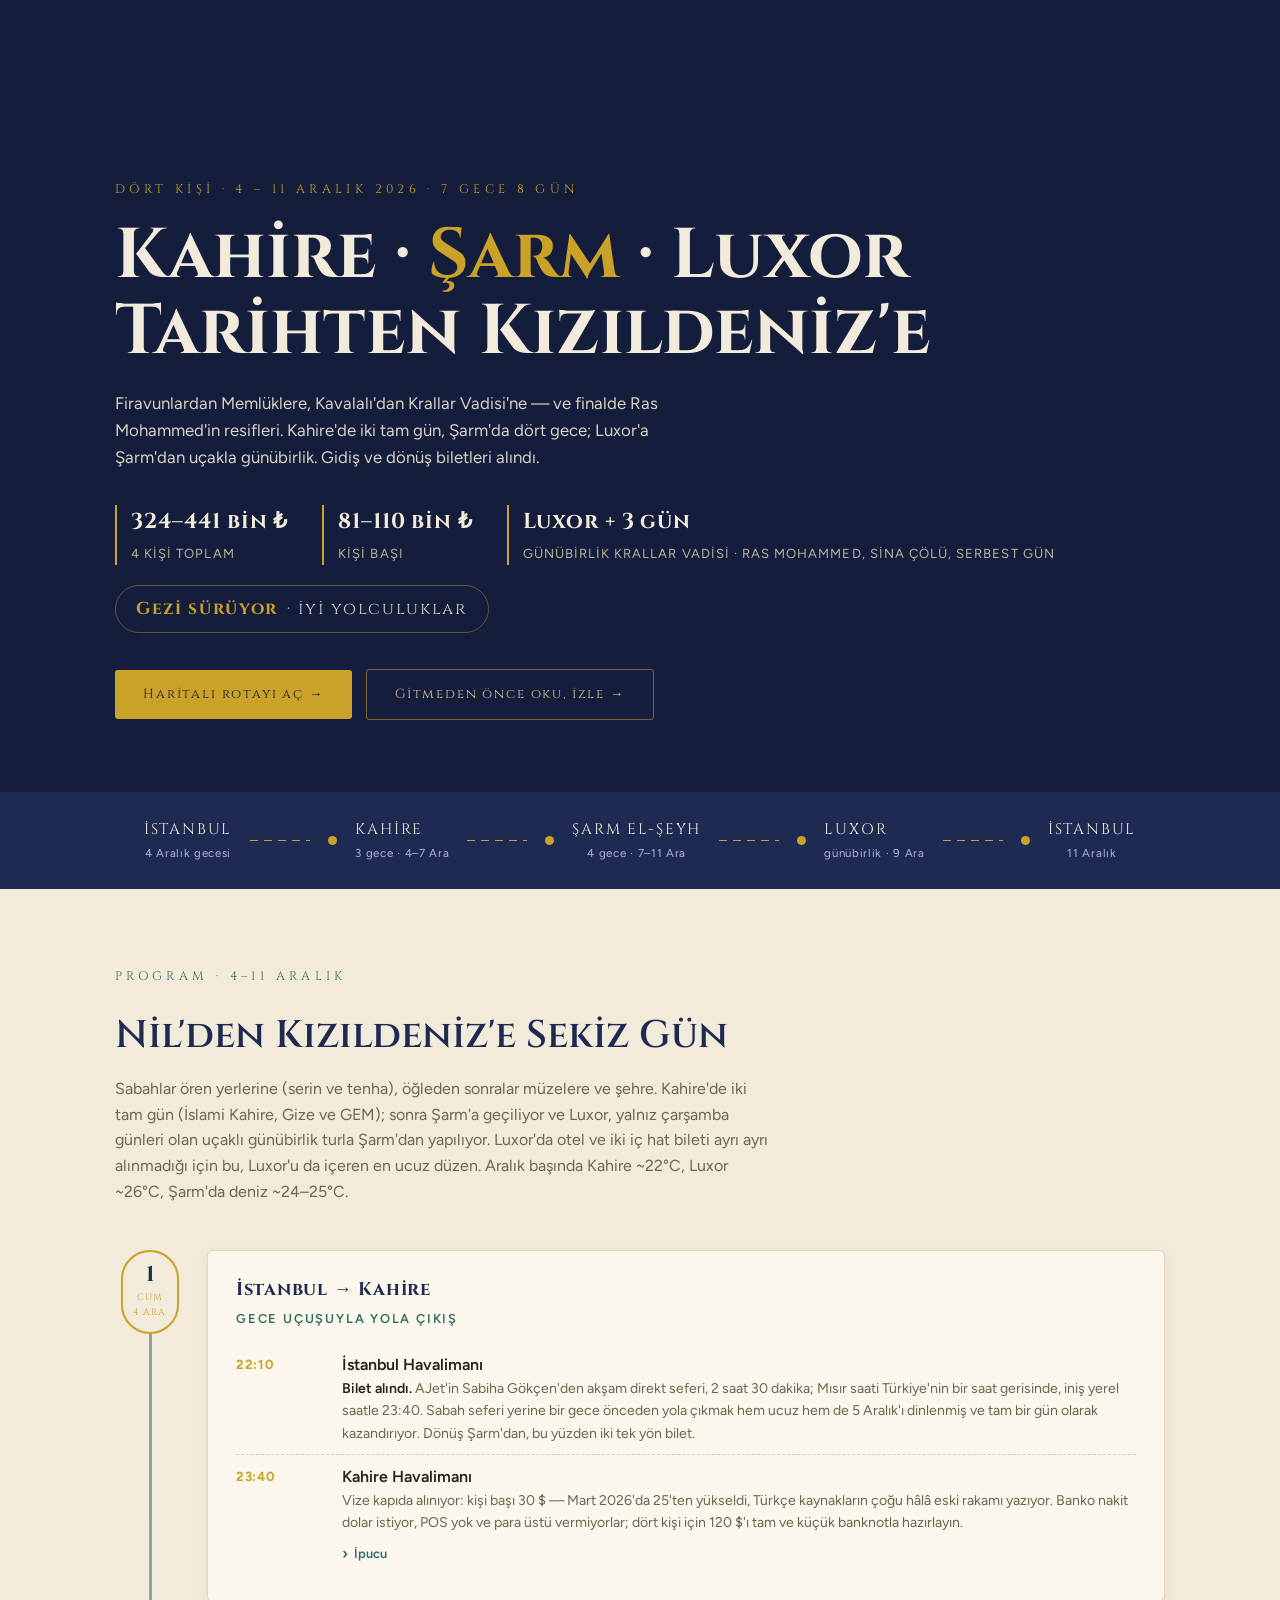
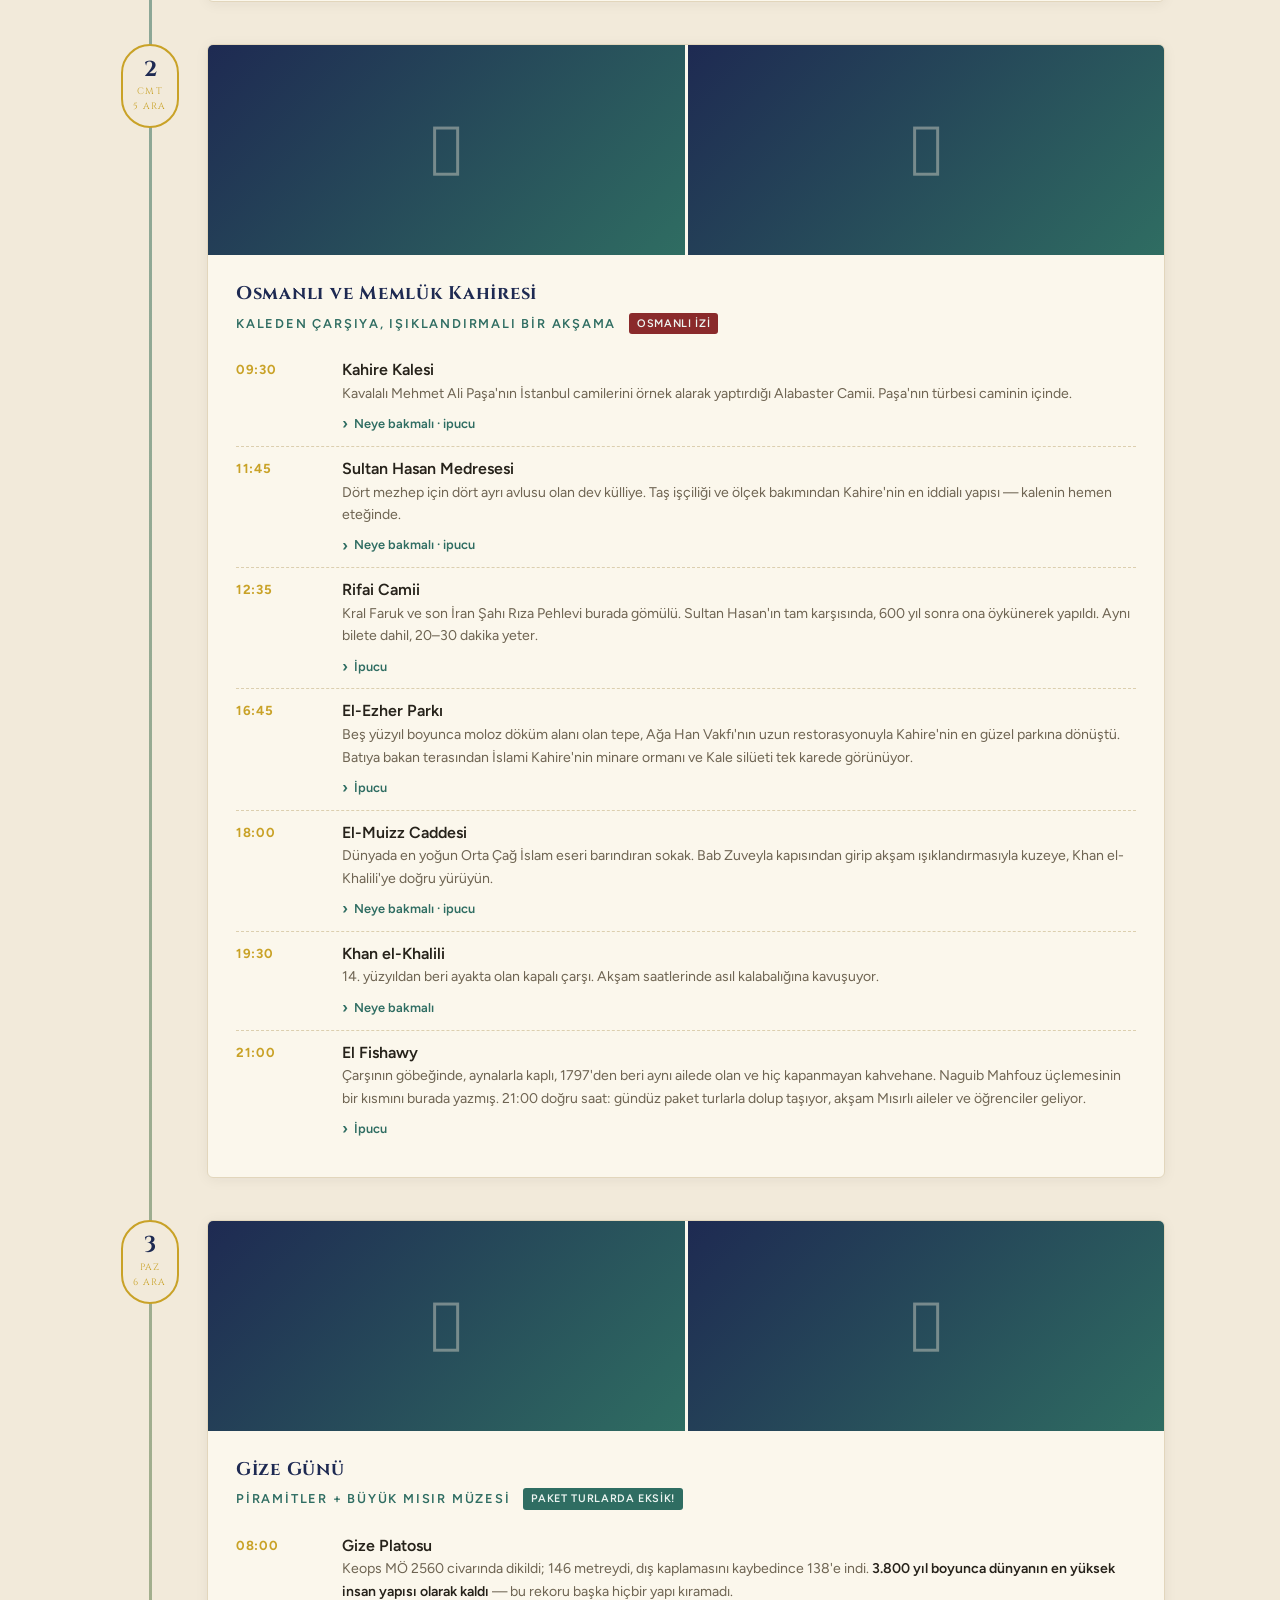
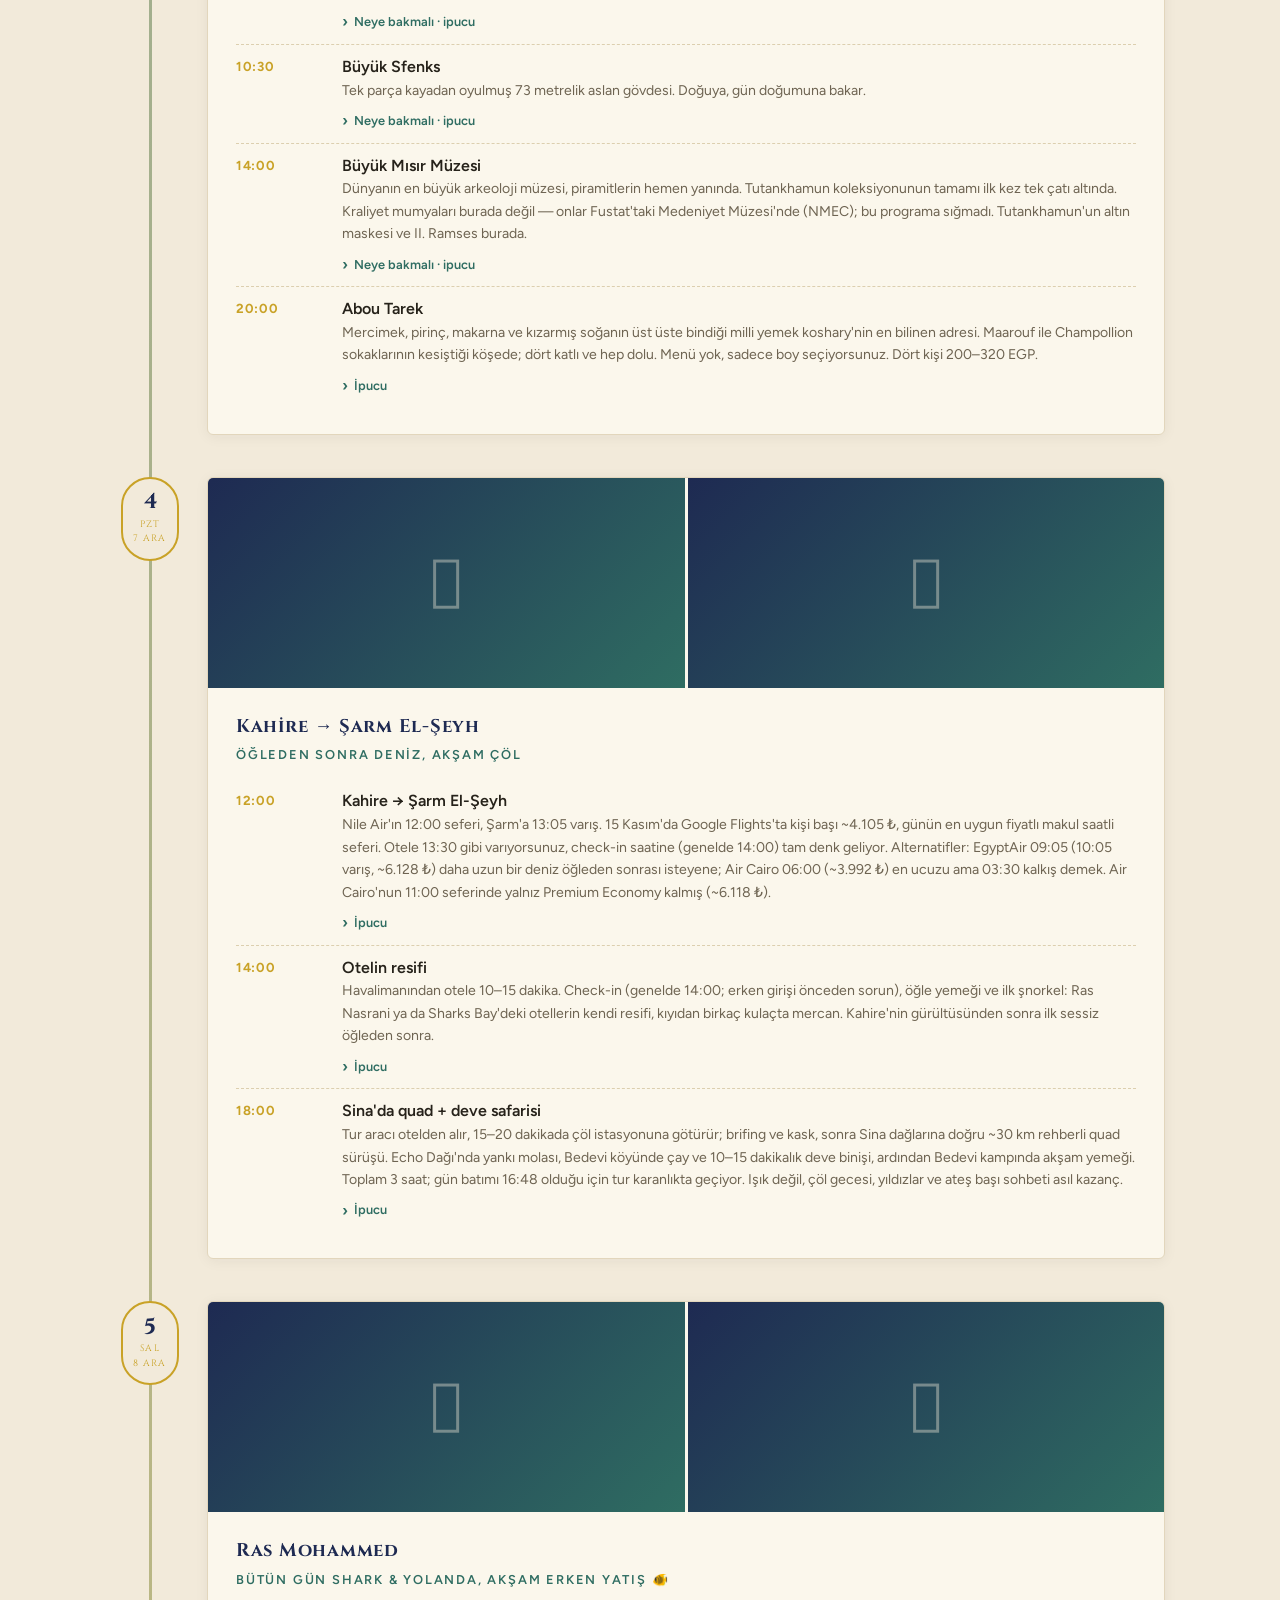
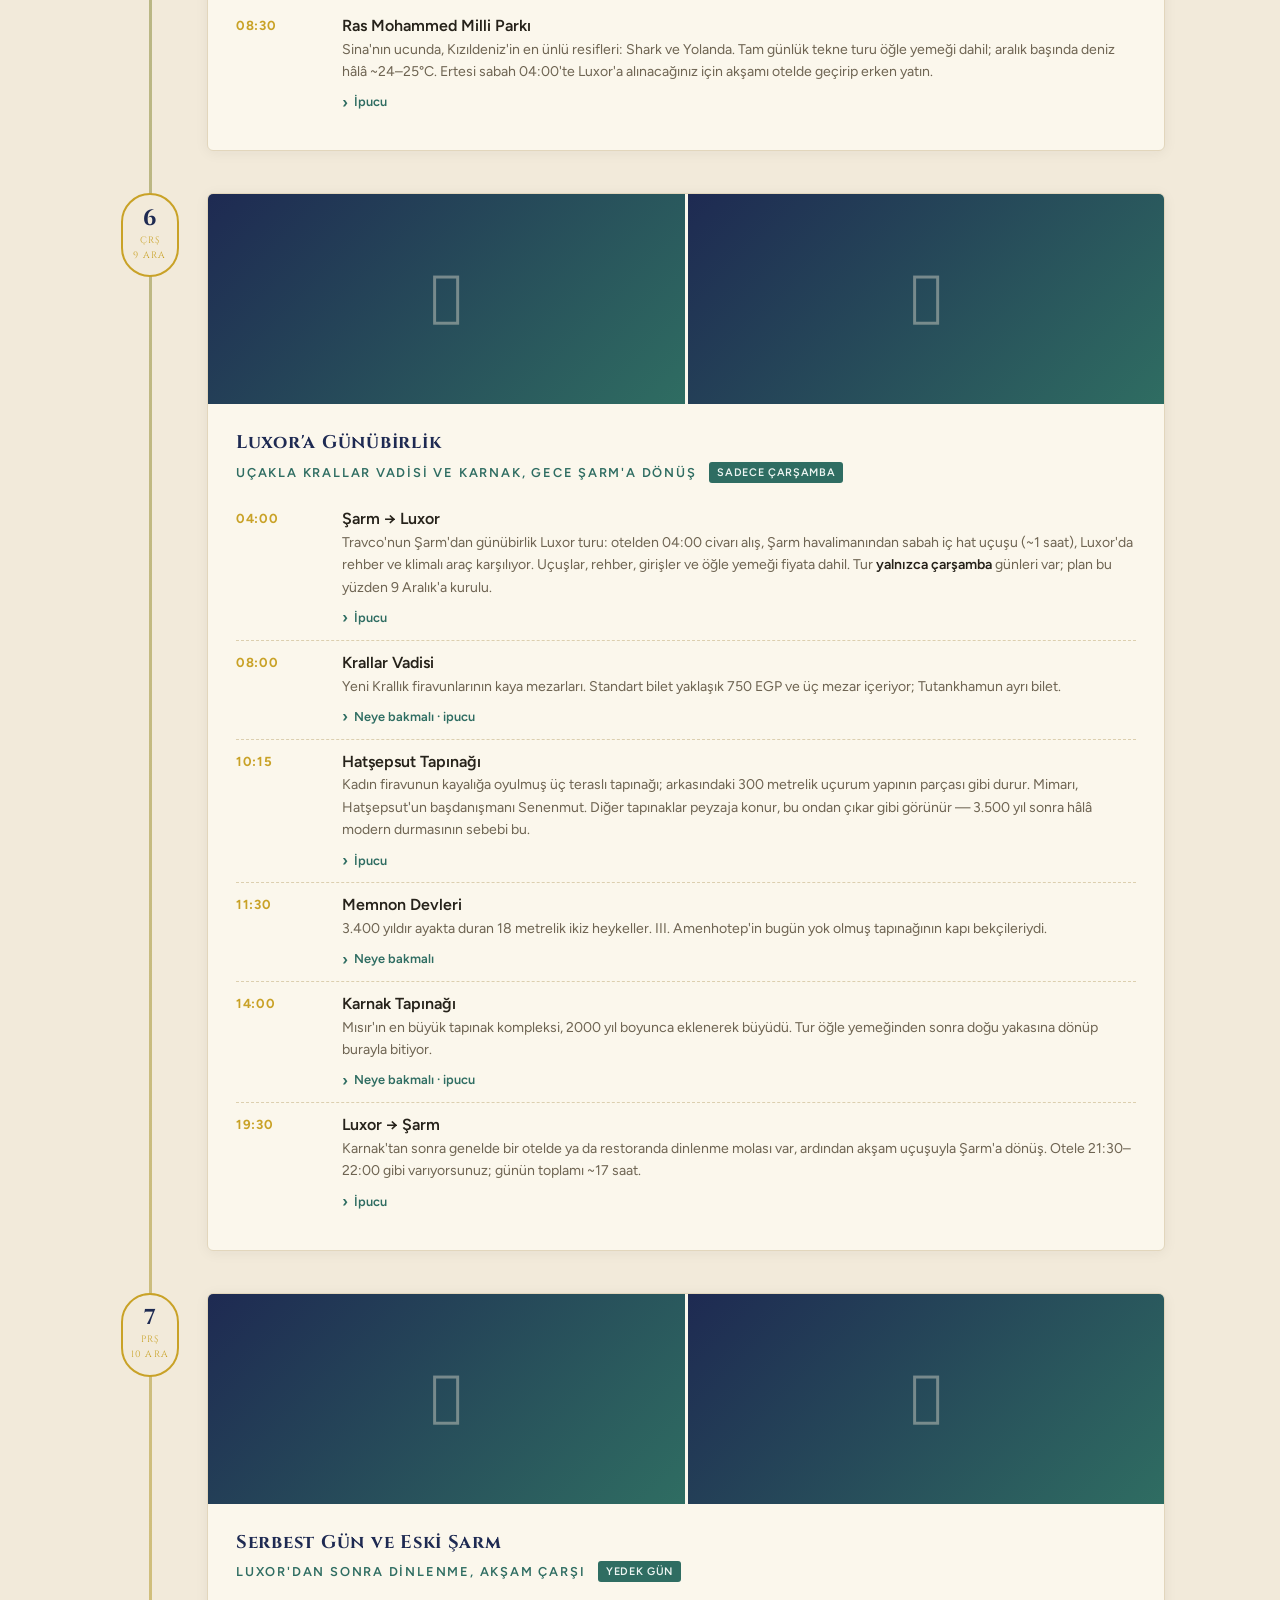
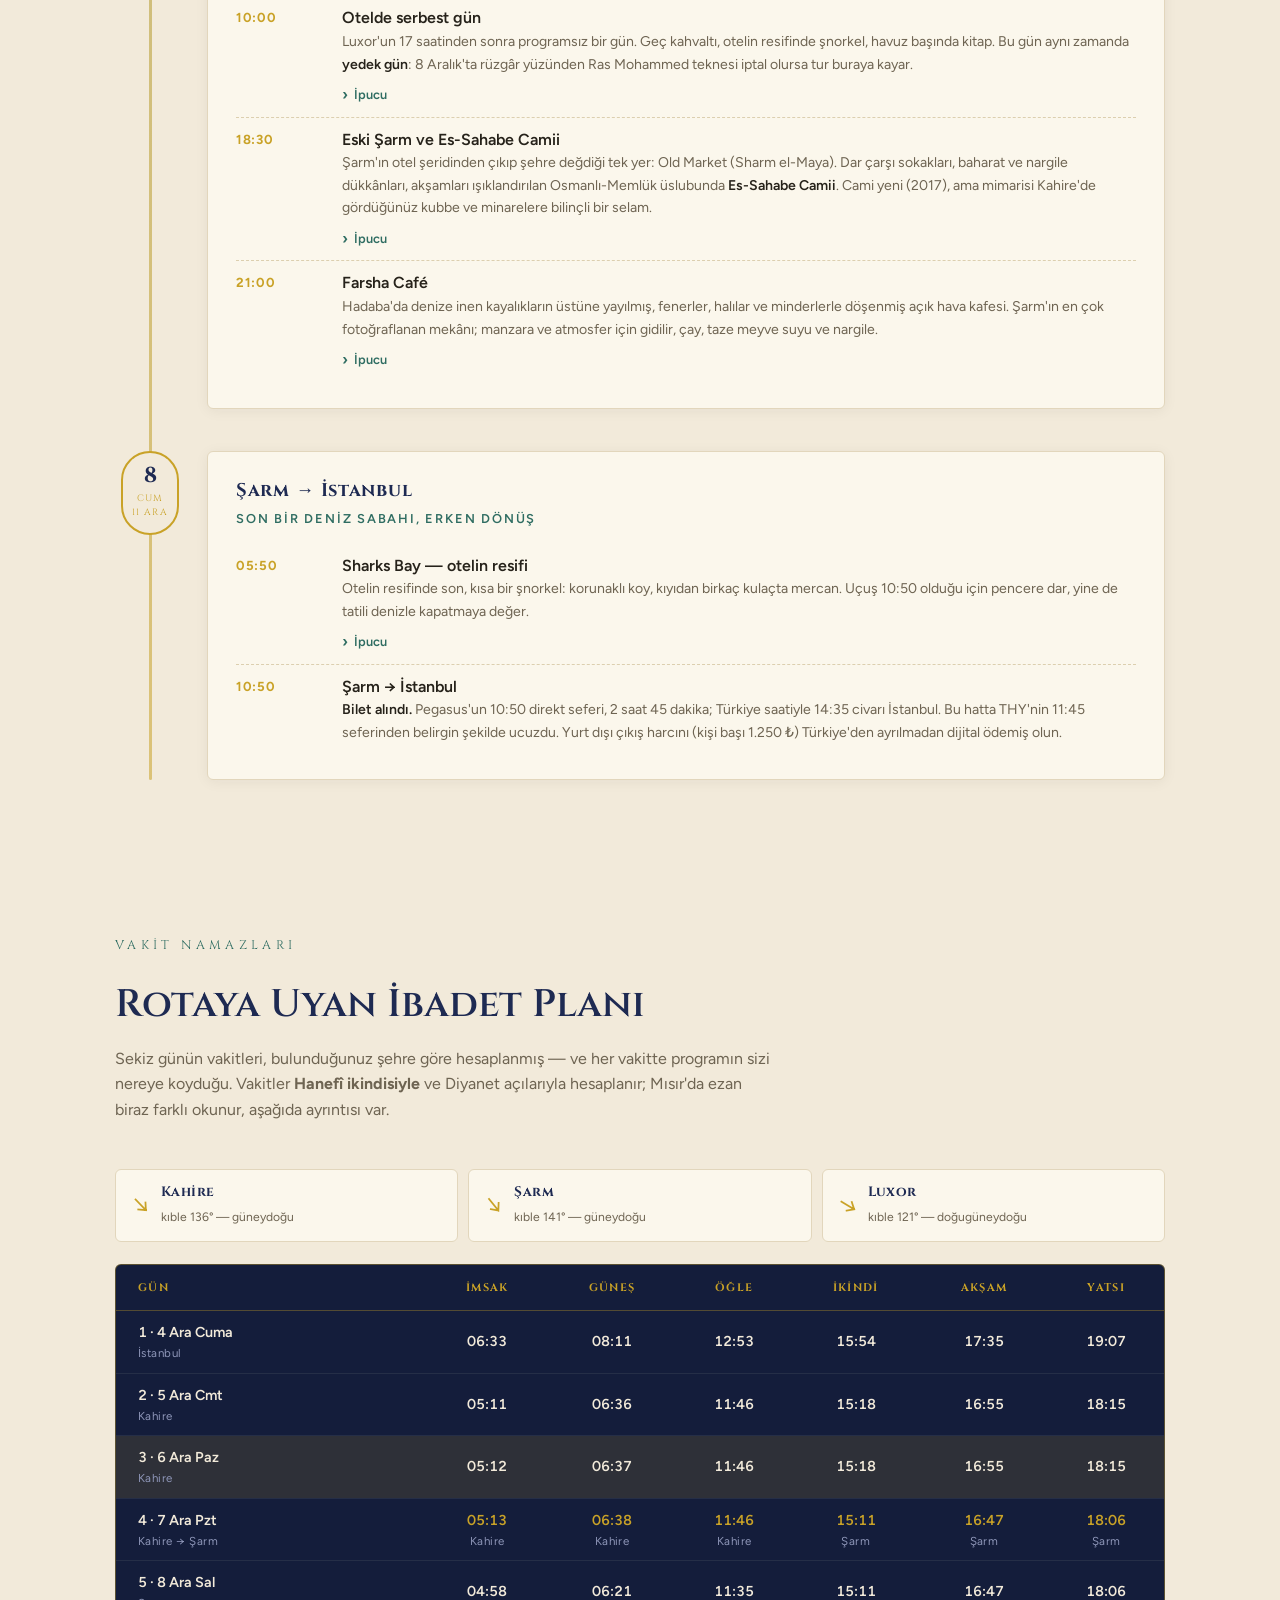
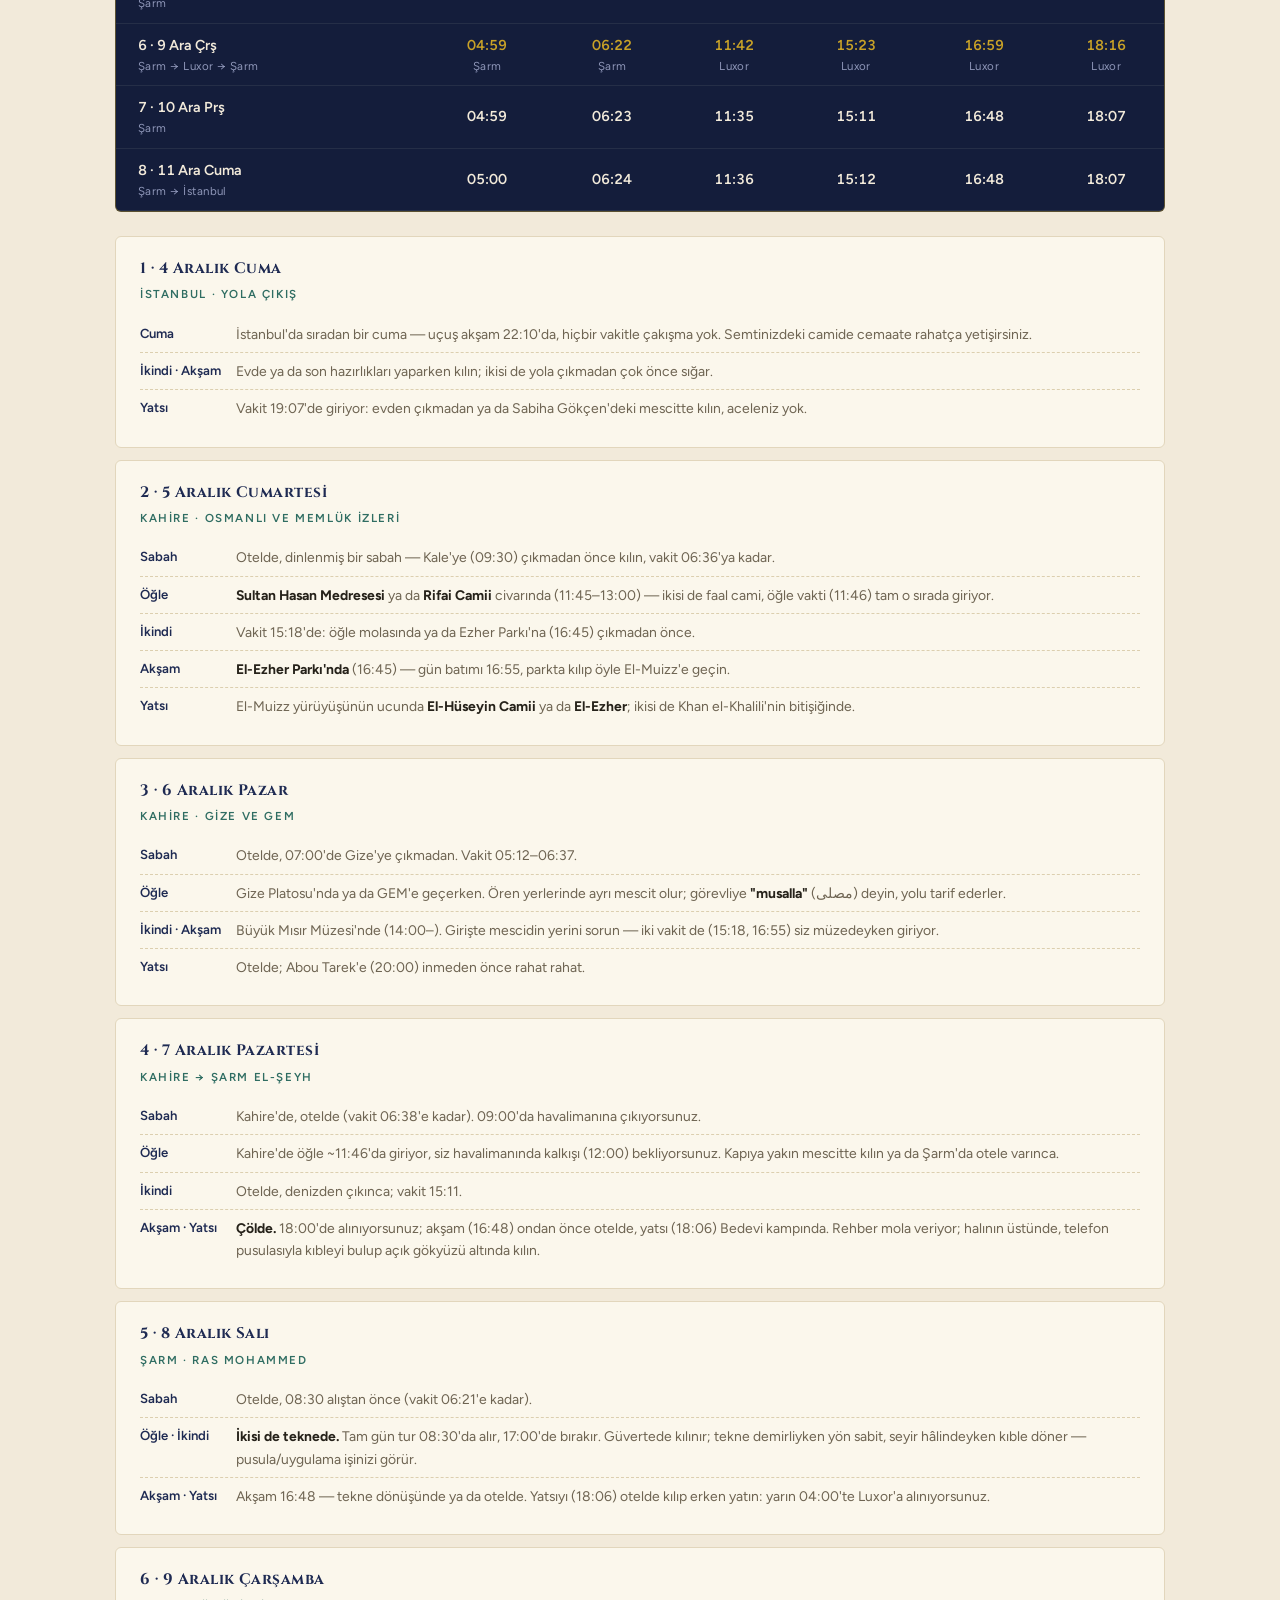
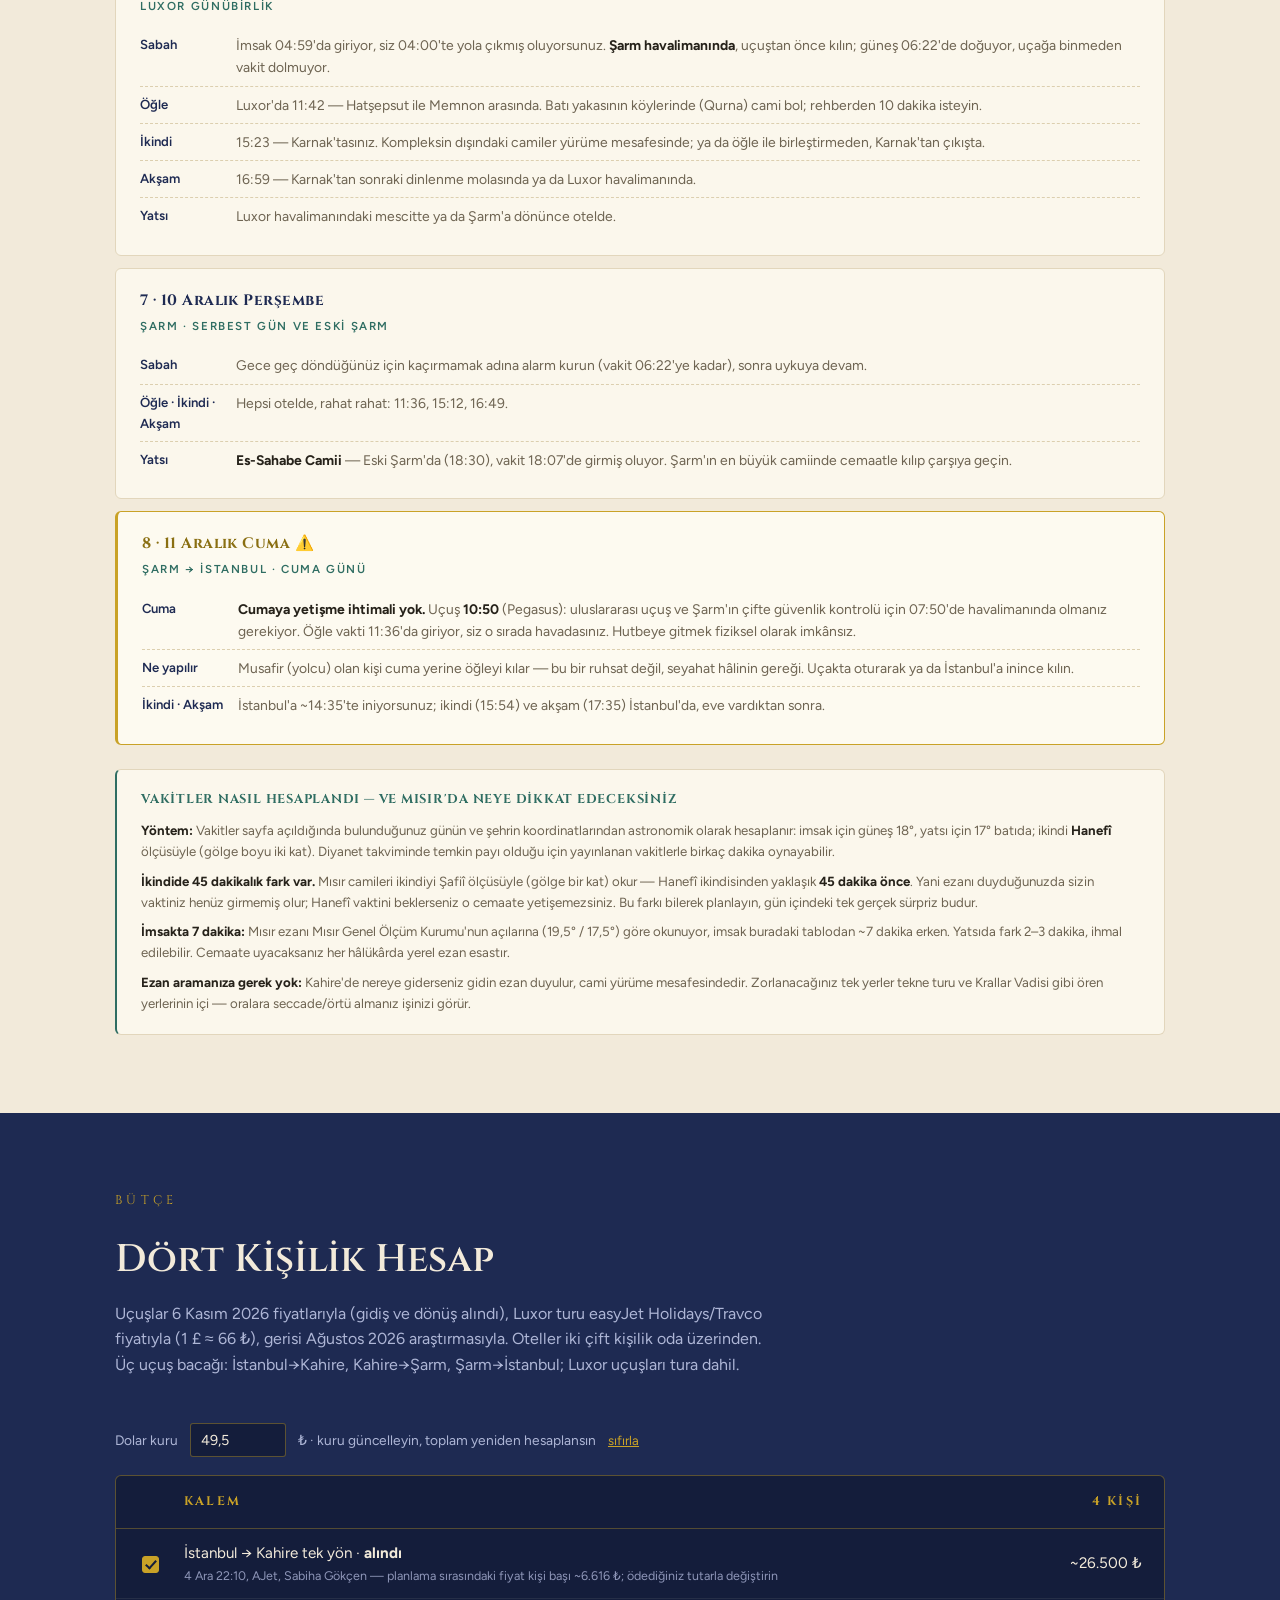
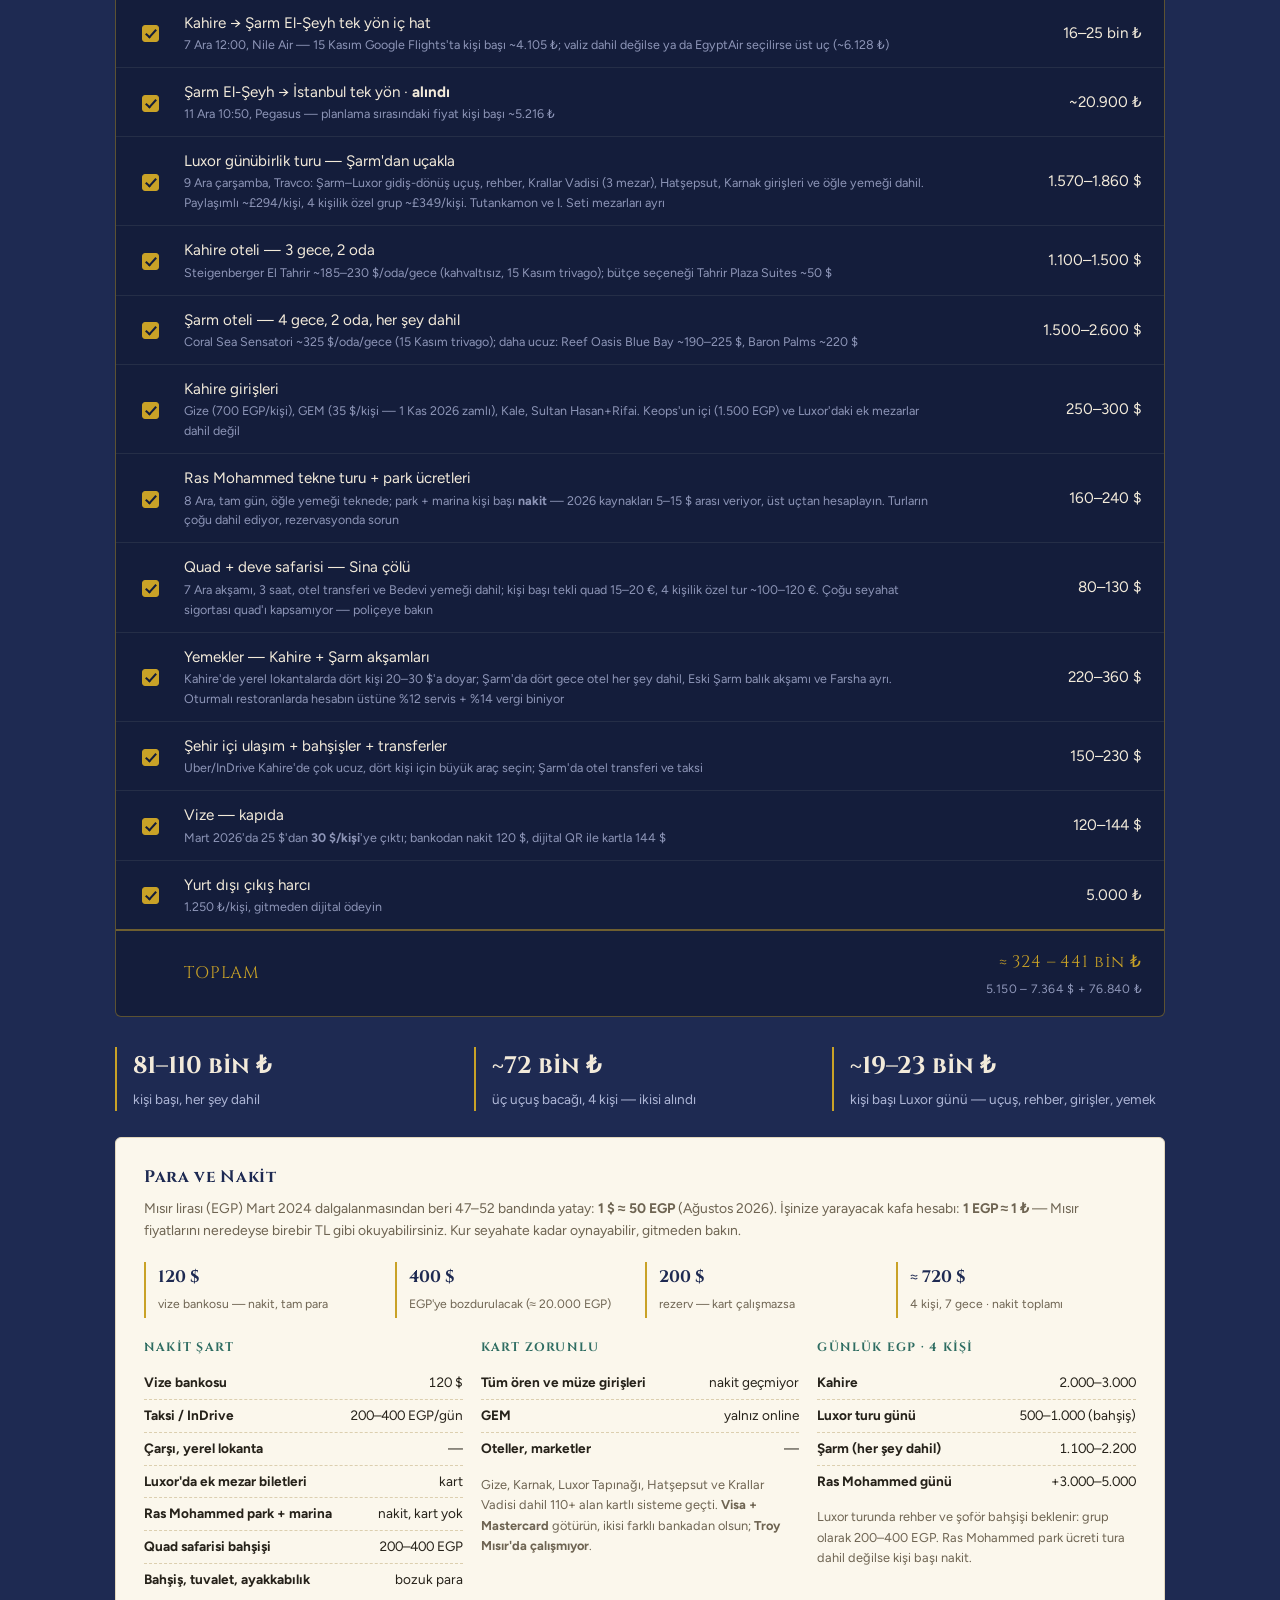
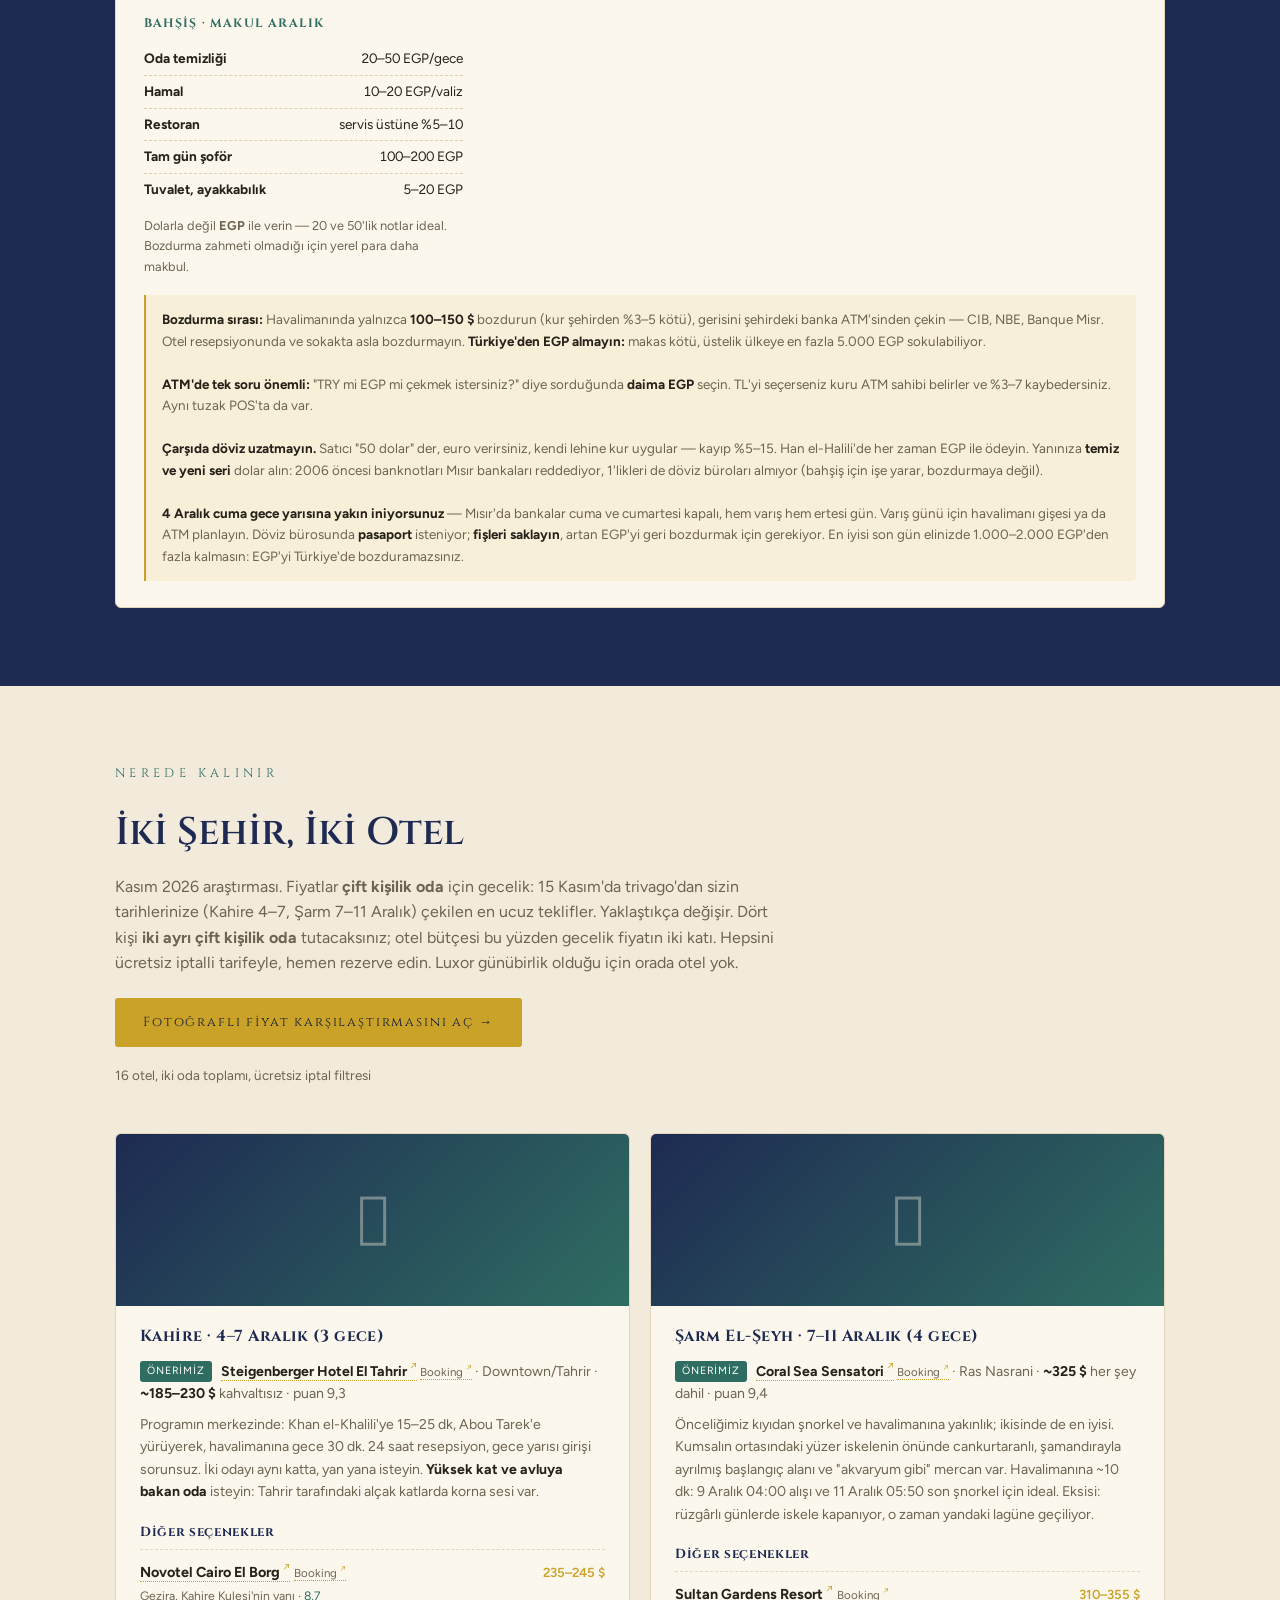
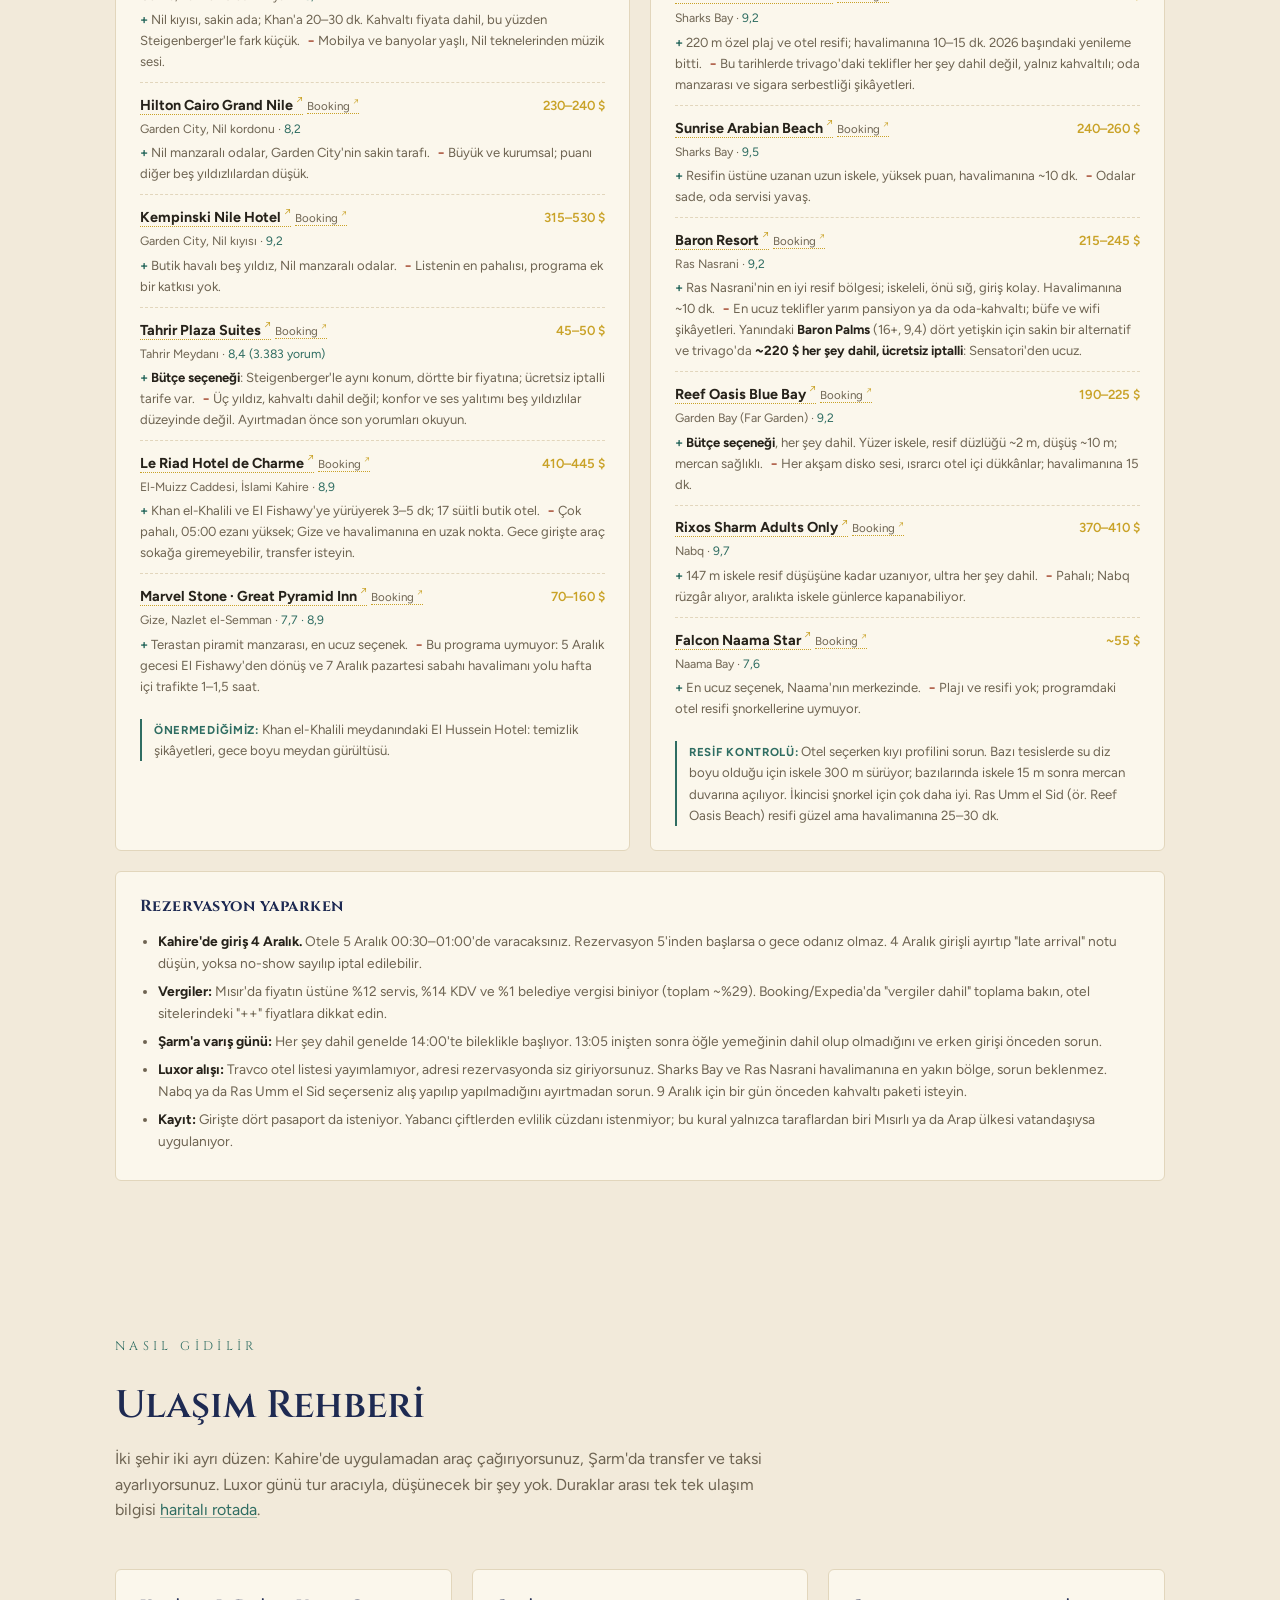
==== commit affd463a: "Fotoğraflı otel karşılaştırma sayfası ekle; otel fiyatlarını trivago'ya, iç hattı Nile Air 12:00'ye " ====
--- a/index.html
+++ b/index.html
@@ -280,6 +280,9 @@
   .o-arti{color:var(--nile);font-weight:700}
   .o-eksi{color:#A2472E;font-weight:700;margin-left:4px}
   .otel-l.bk{font-size:.72rem;color:var(--muted)}
+  .o-karsi{margin-top:4px;display:flex;flex-wrap:wrap;align-items:center;gap:6px 14px}
+  .o-karsi .hero-cta{margin-top:12px}
+  .o-karsi span{font-size:.84rem;color:var(--muted);margin-top:12px}
   .otel-notlar{margin-top:20px;background:#FBF7EC;border:1px solid #E2D6BC;border-radius:6px;padding:22px 24px}
   .otel-notlar h3{font-family:'Cinzel',serif;color:var(--lapis);font-size:1rem;letter-spacing:.03em;margin-bottom:10px}
   .otel-notlar ul{margin:0;padding-left:18px}
@@ -368,6 +371,7 @@
       <li><a class="nav-link" href="#ulasim">Ulaşım</a></li>
       <li><a class="nav-link" href="#hazirlik">Hazırlık</a></li>
       <li><a class="nav-link" href="#ipuclari">İpuçları</a></li>
+      <li><a class="nav-link" href="oteller.html">Oteller</a></li>
       <li><a class="nav-link" href="kaynaklar.html">Kaynaklar</a></li>
     </ul>
     <a class="nav-map" href="rota.html">Harita &rarr;</a>
@@ -485,7 +489,7 @@
             <h3>Kahire → Şarm El-Şeyh</h3>
             <div class="theme">Öğleden Sonra Deniz, Akşam Çöl</div>
             <ul class="stops" data-gun="4">
-              <li><span class="t">11:00</span><div class="what"><b>Kahire → Şarm El-Şeyh</b><span>Air Cairo'nun 11:00 seferi, Şarm'a ~12:05 varış; 8 Aralık için 6 Kasım'da kişi başı ~6.082 ₺ görülmüştü, 7 Aralık saat ve fiyatını alırken teyit edin. Bu hatta günde onlarca sefer var; sabah 06:00 seferi daha ucuz ama 03:30'da kalkmak demek. Öğleden sonraki seferler (ör. EgyptAir 13:20) yedek seçenek, yalnız ilk deniz öğleden sonrası kısalır.</span><details class="devam"><summary>İpucu</summary><span class="ipucu-mini">İç hatlarda bagaj hakkını biletinizde kontrol edin; dört kişinin valizi ayrı ücretlendirilebilir. Kahire'den sabah 08:00'de çıkın, trafiğe 1 saat pay bırakın. Şarm'a Kahire'den gelenlerde vize kontrolü yok, iç hat gibi çıkıyorsunuz.</span></details></div></li>
+              <li><span class="t">12:00</span><div class="what"><b>Kahire → Şarm El-Şeyh</b><span>Nile Air'ın 12:00 seferi, Şarm'a 13:05 varış. 15 Kasım'da Google Flights'ta kişi başı ~4.105 ₺, günün en uygun fiyatlı makul saatli seferi. Otele 13:30 gibi varıyorsunuz, check-in saatine (genelde 14:00) tam denk geliyor. Alternatifler: EgyptAir 09:05 (10:05 varış, ~6.128 ₺) daha uzun bir deniz öğleden sonrası isteyene; Air Cairo 06:00 (~3.992 ₺) en ucuzu ama 03:30 kalkış demek. Air Cairo'nun 11:00 seferinde yalnız Premium Economy kalmış (~6.118 ₺).</span><details class="devam"><summary>İpucu</summary><span class="ipucu-mini"><b>Bagaj hakkını biletinizde kontrol edin</b>: Nile Air'ın en ucuz tarifesinde valiz dahil olmayabilir, dört valizin ek ücreti EgyptAir farkını kapatabilir; satın almadan önce karşılaştırın. Kahire'den 09:00'da çıkın, trafiğe pay bırakın. Şarm'a Kahire'den gelenlerde vize kontrolü yok, iç hat gibi çıkıyorsunuz.</span></details></div></li>
               <li><span class="t">14:00</span><div class="what"><b>Otelin resifi</b><span>Havalimanından otele 10–15 dakika. Check-in (genelde 14:00; erken girişi önceden sorun), öğle yemeği ve ilk şnorkel: Ras Nasrani ya da Sharks Bay'deki otellerin kendi resifi, kıyıdan birkaç kulaçta mercan. Kahire'nin gürültüsünden sonra ilk sessiz öğleden sonra.</span><details class="devam"><summary>İpucu</summary><span class="ipucu-mini">Aralık başında deniz ~24–25°C, hava gündüz ~26°C; su ilk anda serin gelir ama 10 dakikada alışılır. Güneş 16:48'de batıyor, 15:30'dan sonra resif gölgede kalıyor; denize öğleden hemen sonra girin. Deniz ayakkabısı şart, cankurtaran yoksa yalnız yüzmeyin.</span></details></div></li>
               <li><span class="t">18:00</span><div class="what"><b>Sina'da quad + deve safarisi</b><span>Tur aracı otelden alır, 15–20 dakikada çöl istasyonuna götürür; brifing ve kask, sonra Sina dağlarına doğru ~30 km rehberli quad sürüşü. Echo Dağı'nda yankı molası, Bedevi köyünde çay ve 10–15 dakikalık deve binişi, ardından Bedevi kampında akşam yemeği. Toplam 3 saat; gün batımı 16:48 olduğu için tur karanlıkta geçiyor. Işık değil, çöl gecesi, yıldızlar ve ateş başı sohbeti asıl kazanç.</span><details class="devam"><summary>İpucu</summary><span class="ipucu-mini">Şarm'daki ilk akşam için ideal: öğleden sonra deniz, akşam çöl, 21:00 gibi otelde olursunuz; yarın sabah Ras Mohammed teknesi 08:30'da alıyor. Erken yatmak isterseniz 14:30–15:00 alışlı <b>gün batımı turunu</b> seçin, 19:00'da dönersiniz. <b>Kişi başı tekli quad alın</b> (15–20 €): çift kişilik turlarda arkada oturan toz yutar. Dört kişi için özel tur ~100–120 € ve 30 araçlık konvoydan kurtarır. <a href="https://www.getyourguide.com/sharm-el-sheikh-l408/" target="_blank" rel="noopener">GetYourGuide</a> veya <a href="https://www.viator.com/Sharm-el-Sheikh/d827" target="_blank" rel="noopener">Viator</a>'dan ücretsiz iptalli ayırtın, alış saatini bir gece önce WhatsApp'tan teyit ettirin. Bakiyeyi online ödeyin; yanınıza yalnız bahşiş için 200–400 EGP. <b>Ekipman:</b> kapalı ayakkabı zorunlu, uzun kol ve pantolon, toz için buff ya da şal, çöl gecesi Aralık'ta soğuk: mont alın. Kask takmadan sürmeyin. <b>Sigorta:</b> seyahat sigortalarının çoğu quad kazasını kapsam dışı tutuyor, poliçede "motorlu araç / ATV" istisnasına bakın.</span></details></div></li>
             </ul>
@@ -626,8 +630,8 @@
       <h3>4 · 7 Aralık Pazartesi</h3>
       <div class="yer">Kahire → Şarm El-Şeyh</div>
       <ul>
-        <li><span class="v">Sabah</span><span>Kahire'de, otelde (vakit 06:38'e kadar). 08:00'de havalimanına çıkıyorsunuz.</span></li>
-        <li><span class="v">Öğle</span><span>Şarm'da öğle 11:34'te giriyor, siz uçaktasınız (11:00 kalkış, ~12:05 iniş) — otele varınca kılın.</span></li>
+        <li><span class="v">Sabah</span><span>Kahire'de, otelde (vakit 06:38'e kadar). 09:00'da havalimanına çıkıyorsunuz.</span></li>
+        <li><span class="v">Öğle</span><span>Kahire'de öğle ~11:46'da giriyor, siz havalimanında kalkışı (12:00) bekliyorsunuz. Kapıya yakın mescitte kılın ya da Şarm'da otele varınca.</span></li>
         <li><span class="v">İkindi</span><span>Otelde, denizden çıkınca; vakit 15:11.</span></li>
         <li><span class="v">Akşam · Yatsı</span><span><b>Çölde.</b> 18:00'de alınıyorsunuz; akşam (16:48) ondan önce otelde, yatsı (18:06) Bedevi kampında. Rehber mola veriyor; halının üstünde, telefon pusulasıyla kıbleyi bulup açık gökyüzü altında kılın.</span></li>
       </ul>
@@ -705,11 +709,11 @@
       <table>
         <tr><th class="sec"><span class="sr-only">Dahil</span></th><th>Kalem</th><th>4 Kişi</th></tr>
         <tr data-try-min="26464" data-try-max="26464"><td class="sec"><input class="b-check" type="checkbox" checked aria-label="İstanbul – Kahire uçuşunu hesaba dahil et"></td><td>İstanbul → Kahire tek yön · <b>alındı</b><small>4 Ara 22:10, AJet, Sabiha Gökçen — planlama sırasındaki fiyat kişi başı ~6.616 ₺; ödediğiniz tutarla değiştirin</small></td><td>~26.500 ₺</td></tr>
-        <tr data-try-min="24328" data-try-max="28000"><td class="sec"><input class="b-check" type="checkbox" checked aria-label="Kahire – Şarm iç hattını hesaba dahil et"></td><td>Kahire → Şarm El-Şeyh tek yön iç hat<small>7 Ara 11:00, Air Cairo — 8 Ara için 6 Kasım'da kişi başı ~6.082 ₺ görülmüştü; 7 Ara fiyatını alırken teyit edin</small></td><td>24–28 bin ₺</td></tr>
+        <tr data-try-min="16420" data-try-max="24512"><td class="sec"><input class="b-check" type="checkbox" checked aria-label="Kahire – Şarm iç hattını hesaba dahil et"></td><td>Kahire → Şarm El-Şeyh tek yön iç hat<small>7 Ara 12:00, Nile Air — 15 Kasım Google Flights'ta kişi başı ~4.105 ₺; valiz dahil değilse ya da EgyptAir seçilirse üst uç (~6.128 ₺)</small></td><td>16–25 bin ₺</td></tr>
         <tr data-try-min="20864" data-try-max="20864"><td class="sec"><input class="b-check" type="checkbox" checked aria-label="Şarm – İstanbul uçuşunu hesaba dahil et"></td><td>Şarm El-Şeyh → İstanbul tek yön · <b>alındı</b><small>11 Ara 10:50, Pegasus — planlama sırasındaki fiyat kişi başı ~5.216 ₺</small></td><td>~20.900 ₺</td></tr>
         <tr data-min="1570" data-max="1860"><td class="sec"><input class="b-check" type="checkbox" checked aria-label="Luxor günübirlik turunu hesaba dahil et"></td><td>Luxor günübirlik turu — Şarm'dan uçakla<small>9 Ara çarşamba, Travco: Şarm–Luxor gidiş-dönüş uçuş, rehber, Krallar Vadisi (3 mezar), Hatşepsut, Karnak girişleri ve öğle yemeği dahil. Paylaşımlı ~£294/kişi, 4 kişilik özel grup ~£349/kişi. Tutankamon ve I. Seti mezarları ayrı</small></td><td>1.570–1.860 $</td></tr>
-        <tr data-min="480" data-max="780"><td class="sec"><input class="b-check" type="checkbox" checked aria-label="Kahire otelini hesaba dahil et"></td><td>Kahire oteli — 3 gece, 2 oda<small>Steigenberger El Tahrir ~100–130 $/gece; bütçe seçeneği Golden Tulip Flamenco ~80–100 $</small></td><td>480–780 $</td></tr>
-        <tr data-min="960" data-max="2400"><td class="sec"><input class="b-check" type="checkbox" checked aria-label="Şarm otelini hesaba dahil et"></td><td>Şarm oteli — 4 gece, 2 oda, her şey dahil<small>Coral Sea Sensatori ~200–300 $/gece; bütçe seçeneği Sunrise Arabian Beach ~120–250 $</small></td><td>960–2.400 $</td></tr>
+        <tr data-min="1100" data-max="1500"><td class="sec"><input class="b-check" type="checkbox" checked aria-label="Kahire otelini hesaba dahil et"></td><td>Kahire oteli — 3 gece, 2 oda<small>Steigenberger El Tahrir ~185–230 $/oda/gece (kahvaltısız, 15 Kasım trivago); bütçe seçeneği Tahrir Plaza Suites ~50 $</small></td><td>1.100–1.500 $</td></tr>
+        <tr data-min="1500" data-max="2600"><td class="sec"><input class="b-check" type="checkbox" checked aria-label="Şarm otelini hesaba dahil et"></td><td>Şarm oteli — 4 gece, 2 oda, her şey dahil<small>Coral Sea Sensatori ~325 $/oda/gece (15 Kasım trivago); daha ucuz: Reef Oasis Blue Bay ~190–225 $, Baron Palms ~220 $</small></td><td>1.500–2.600 $</td></tr>
         <tr data-min="250" data-max="300"><td class="sec"><input class="b-check" type="checkbox" checked aria-label="Kahire girişlerini hesaba dahil et"></td><td>Kahire girişleri<small>Gize (700 EGP/kişi), GEM (35 $/kişi — 1 Kas 2026 zamlı), Kale, Sultan Hasan+Rifai. Keops'un içi (1.500 EGP) ve Luxor'daki ek mezarlar dahil değil</small></td><td>250–300 $</td></tr>
         <tr data-min="160" data-max="240"><td class="sec"><input class="b-check" type="checkbox" checked aria-label="Ras Mohammed turunu hesaba dahil et"></td><td>Ras Mohammed tekne turu + park ücretleri<small>8 Ara, tam gün, öğle yemeği teknede; park + marina kişi başı <b>nakit</b> — 2026 kaynakları 5–15 $ arası veriyor, üst uçtan hesaplayın. Turların çoğu dahil ediyor, rezervasyonda sorun</small></td><td>160–240 $</td></tr>
         <tr data-min="80" data-max="130"><td class="sec"><input class="b-check" type="checkbox" checked aria-label="Quad ve deve safarisini hesaba dahil et"></td><td>Quad + deve safarisi — Sina çölü<small>7 Ara akşamı, 3 saat, otel transferi ve Bedevi yemeği dahil; kişi başı tekli quad 15–20 €, 4 kişilik özel tur ~100–120 €. Çoğu seyahat sigortası quad'ı kapsamıyor — poliçeye bakın</small></td><td>80–130 $</td></tr>
@@ -800,23 +804,24 @@
     <div class="sec-head">
       <div class="eyebrow">Nerede Kalınır</div>
       <h2>İki Şehir, İki Otel</h2>
-      <p>Kasım 2026 araştırması. Fiyatlar <b>çift kişilik oda</b> için gecelik tahmin: 7–11 Aralık için canlı fiyat çekilemedi, Kayak/Expedia ortalamalarına dayanıyor. Dört kişi <b>iki ayrı çift kişilik oda</b> tutacaksınız; otel bütçesi bu yüzden gecelik fiyatın iki katı. Hepsini ücretsiz iptalli tarifeyle, hemen rezerve edin. Luxor günübirlik olduğu için orada otel yok.</p>
+      <p>Kasım 2026 araştırması. Fiyatlar <b>çift kişilik oda</b> için gecelik: 15 Kasım'da trivago'dan sizin tarihlerinize (Kahire 4–7, Şarm 7–11 Aralık) çekilen en ucuz teklifler. Yaklaştıkça değişir. Dört kişi <b>iki ayrı çift kişilik oda</b> tutacaksınız; otel bütçesi bu yüzden gecelik fiyatın iki katı. Hepsini ücretsiz iptalli tarifeyle, hemen rezerve edin. Luxor günübirlik olduğu için orada otel yok.</p>
+      <p class="o-karsi"><a class="hero-cta" href="oteller.html">Fotoğraflı fiyat karşılaştırmasını aç &rarr;</a> <span>16 otel, iki oda toplamı, ücretsiz iptal filtresi</span></p>
     </div>
 
     <div class="ul-grid">
       <article class="ul-kart">
         <div class="photo"><img class="wm" data-f='["CairoSteigenbergerHotelElTahrir.jpg","Tahrir Square, Cairo, Egypt 1.jpg"]' data-w="800" alt="Steigenberger Hotel El Tahrir, Kahire"><span class="cap">Steigenberger El Tahrir, Downtown</span></div>
         <h3>Kahire · 4–7 Aralık (3 gece)</h3>
-        <p class="o-oneri"><span class="o-rozet">Önerimiz</span> <a class="otel-l" href="https://www.google.com/maps/search/?api=1&amp;query=Steigenberger+Hotel+El+Tahrir+Cairo" target="_blank" rel="noopener"><b>Steigenberger Hotel El Tahrir</b></a> <a class="otel-l bk" href="https://www.booking.com/searchresults.html?ss=Steigenberger%20Hotel%20El%20Tahrir%20Cairo" target="_blank" rel="noopener">Booking</a> · Downtown/Tahrir · <b>~100–130 $</b> · puan 9,2</p>
+        <p class="o-oneri"><span class="o-rozet">Önerimiz</span> <a class="otel-l" href="https://www.google.com/maps/search/?api=1&amp;query=Steigenberger+Hotel+El+Tahrir+Cairo" target="_blank" rel="noopener"><b>Steigenberger Hotel El Tahrir</b></a> <a class="otel-l bk" href="https://www.booking.com/searchresults.html?ss=Steigenberger%20Hotel%20El%20Tahrir%20Cairo" target="_blank" rel="noopener">Booking</a> · Downtown/Tahrir · <b>~185–230 $</b> kahvaltısız · puan 9,3</p>
         <p>Programın merkezinde: Khan el-Khalili'ye 15–25 dk, Abou Tarek'e yürüyerek, havalimanına gece 30 dk. 24 saat resepsiyon, gece yarısı girişi sorunsuz. İki odayı aynı katta, yan yana isteyin. <b>Yüksek kat ve avluya bakan oda</b> isteyin: Tahrir tarafındaki alçak katlarda korna sesi var.</p>
         <h4 class="o-baslik">Diğer seçenekler</h4>
         <ul class="otel-liste">
-          <li><div class="o-ust"><span class="o-ad"><a class="otel-l" href="https://www.google.com/maps/search/?api=1&amp;query=Novotel+Cairo+El+Borg+Zamalek" target="_blank" rel="noopener"><b>Novotel Cairo El Borg</b></a> <a class="otel-l bk" href="https://www.booking.com/searchresults.html?ss=Novotel%20Cairo%20El%20Borg%20Zamalek" target="_blank" rel="noopener">Booking</a></span><span class="o-fiyat">110–140 $</span></div><div class="o-alt">Gezira, Kahire Kulesi'nin yanı · <span class="o-puan">Booking 8,6</span></div><p><span class="o-arti">+</span> Nil kıyısı, sakin ada; Khan'a 20–30 dk. <span class="o-eksi">−</span> Mobilya ve banyolar yaşlı, Nil teknelerinden müzik sesi; fiyatı artık Steigenberger'e yakın.</p></li>
-          <li><div class="o-ust"><span class="o-ad"><a class="otel-l" href="https://www.google.com/maps/search/?api=1&amp;query=Hilton+Cairo+Grand+Nile" target="_blank" rel="noopener"><b>Hilton Cairo Grand Nile</b></a> <a class="otel-l bk" href="https://www.booking.com/searchresults.html?ss=Hilton%20Cairo%20Grand%20Nile" target="_blank" rel="noopener">Booking</a></span><span class="o-fiyat">120–170 $</span></div><div class="o-alt">Garden City, Nil kordonu · <span class="o-puan">Booking 8,1</span></div><p><span class="o-arti">+</span> Nil manzaralı odalar, Garden City'nin sakin tarafı. <span class="o-eksi">−</span> Büyük ve kurumsal; puanı diğer beş yıldızlılardan düşük.</p></li>
-          <li><div class="o-ust"><span class="o-ad"><a class="otel-l" href="https://www.google.com/maps/search/?api=1&amp;query=Kempinski+Nile+Hotel+Cairo" target="_blank" rel="noopener"><b>Kempinski Nile Hotel</b></a> <a class="otel-l bk" href="https://www.booking.com/searchresults.html?ss=Kempinski%20Nile%20Hotel%20Cairo" target="_blank" rel="noopener">Booking</a></span><span class="o-fiyat">150–190 $</span></div><div class="o-alt">Garden City, Nil kıyısı · <span class="o-puan">Kayak 8,7</span></div><p><span class="o-arti">+</span> Butik havalı beş yıldız, Nil manzaralı odalar. <span class="o-eksi">−</span> Listenin en pahalısı, programa ek bir katkısı yok.</p></li>
-          <li><div class="o-ust"><span class="o-ad"><a class="otel-l" href="https://www.google.com/maps/search/?api=1&amp;query=Golden+Tulip+Flamenco+Hotel+Cairo" target="_blank" rel="noopener"><b>Golden Tulip Flamenco</b></a> <a class="otel-l bk" href="https://www.booking.com/searchresults.html?ss=Golden%20Tulip%20Flamenco%20Hotel%20Cairo" target="_blank" rel="noopener">Booking</a></span><span class="o-fiyat">80–100 $</span></div><div class="o-alt">Zamalek · <span class="o-puan">7,6–7,8</span></div><p><span class="o-arti">+</span> Bütçe seçeneği; Zamalek'in kafeleri ve Nil yürüyüşü. <span class="o-eksi">−</span> Sıradan bir dört yıldız; kahvaltı fiyata dahil olmayabilir.</p></li>
-          <li><div class="o-ust"><span class="o-ad"><a class="otel-l" href="https://www.google.com/maps/search/?api=1&amp;query=Le+Riad+Hotel+de+Charme+Cairo" target="_blank" rel="noopener"><b>Le Riad Hotel de Charme</b></a> <a class="otel-l bk" href="https://www.booking.com/searchresults.html?ss=Le%20Riad%20Hotel%20de%20Charme%20Cairo" target="_blank" rel="noopener">Booking</a></span><span class="o-fiyat">270–400 $</span></div><div class="o-alt">El-Muizz Caddesi, İslami Kahire · <span class="o-puan">9,0</span></div><p><span class="o-arti">+</span> Khan el-Khalili ve El Fishawy'ye yürüyerek 3–5 dk; 17 süitli butik otel. <span class="o-eksi">−</span> Çok pahalı, 05:00 ezanı yüksek; Gize ve havalimanına en uzak nokta. Gece girişte araç sokağa giremeyebilir, transfer isteyin.</p></li>
-          <li><div class="o-ust"><span class="o-ad"><a class="otel-l" href="https://www.google.com/maps/search/?api=1&amp;query=Marvel+Stone+Hotel+Giza" target="_blank" rel="noopener"><b>Marvel Stone · Great Pyramid Inn</b></a> <a class="otel-l bk" href="https://www.booking.com/searchresults.html?ss=Marvel%20Stone%20Hotel%20Giza" target="_blank" rel="noopener">Booking</a></span><span class="o-fiyat">40–90 $</span></div><div class="o-alt">Gize, Nazlet el-Semman · <span class="o-puan">8,1 · 9,2</span></div><p><span class="o-arti">+</span> Terastan piramit manzarası, en ucuz seçenek. <span class="o-eksi">−</span> Bu programa uymuyor: 5 Aralık gecesi El Fishawy'den dönüş ve 7 Aralık pazartesi sabahı havalimanı yolu hafta içi trafikte 1–1,5 saat.</p></li>
+          <li><div class="o-ust"><span class="o-ad"><a class="otel-l" href="https://www.google.com/maps/search/?api=1&amp;query=Novotel+Cairo+El+Borg+Zamalek" target="_blank" rel="noopener"><b>Novotel Cairo El Borg</b></a> <a class="otel-l bk" href="https://www.booking.com/searchresults.html?ss=Novotel%20Cairo%20El%20Borg%20Zamalek" target="_blank" rel="noopener">Booking</a></span><span class="o-fiyat">235–245 $</span></div><div class="o-alt">Gezira, Kahire Kulesi'nin yanı · <span class="o-puan">8,7</span></div><p><span class="o-arti">+</span> Nil kıyısı, sakin ada; Khan'a 20–30 dk. Kahvaltı fiyata dahil, bu yüzden Steigenberger'le fark küçük. <span class="o-eksi">−</span> Mobilya ve banyolar yaşlı, Nil teknelerinden müzik sesi.</p></li>
+          <li><div class="o-ust"><span class="o-ad"><a class="otel-l" href="https://www.google.com/maps/search/?api=1&amp;query=Hilton+Cairo+Grand+Nile" target="_blank" rel="noopener"><b>Hilton Cairo Grand Nile</b></a> <a class="otel-l bk" href="https://www.booking.com/searchresults.html?ss=Hilton%20Cairo%20Grand%20Nile" target="_blank" rel="noopener">Booking</a></span><span class="o-fiyat">230–240 $</span></div><div class="o-alt">Garden City, Nil kordonu · <span class="o-puan">8,2</span></div><p><span class="o-arti">+</span> Nil manzaralı odalar, Garden City'nin sakin tarafı. <span class="o-eksi">−</span> Büyük ve kurumsal; puanı diğer beş yıldızlılardan düşük.</p></li>
+          <li><div class="o-ust"><span class="o-ad"><a class="otel-l" href="https://www.google.com/maps/search/?api=1&amp;query=Kempinski+Nile+Hotel+Cairo" target="_blank" rel="noopener"><b>Kempinski Nile Hotel</b></a> <a class="otel-l bk" href="https://www.booking.com/searchresults.html?ss=Kempinski%20Nile%20Hotel%20Cairo" target="_blank" rel="noopener">Booking</a></span><span class="o-fiyat">315–530 $</span></div><div class="o-alt">Garden City, Nil kıyısı · <span class="o-puan">9,2</span></div><p><span class="o-arti">+</span> Butik havalı beş yıldız, Nil manzaralı odalar. <span class="o-eksi">−</span> Listenin en pahalısı, programa ek bir katkısı yok.</p></li>
+          <li><div class="o-ust"><span class="o-ad"><a class="otel-l" href="https://www.google.com/maps/search/?api=1&amp;query=Tahrir+Plaza+Suites+Cairo" target="_blank" rel="noopener"><b>Tahrir Plaza Suites</b></a> <a class="otel-l bk" href="https://www.booking.com/searchresults.html?ss=Tahrir%20Plaza%20Suites%20Cairo" target="_blank" rel="noopener">Booking</a></span><span class="o-fiyat">45–50 $</span></div><div class="o-alt">Tahrir Meydanı · <span class="o-puan">8,4 (3.383 yorum)</span></div><p><span class="o-arti">+</span> <b>Bütçe seçeneği</b>: Steigenberger'le aynı konum, dörtte bir fiyatına; ücretsiz iptalli tarife var. <span class="o-eksi">−</span> Üç yıldız, kahvaltı dahil değil; konfor ve ses yalıtımı beş yıldızlılar düzeyinde değil. Ayırtmadan önce son yorumları okuyun.</p></li>
+          <li><div class="o-ust"><span class="o-ad"><a class="otel-l" href="https://www.google.com/maps/search/?api=1&amp;query=Le+Riad+Hotel+de+Charme+Cairo" target="_blank" rel="noopener"><b>Le Riad Hotel de Charme</b></a> <a class="otel-l bk" href="https://www.booking.com/searchresults.html?ss=Le%20Riad%20Hotel%20de%20Charme%20Cairo" target="_blank" rel="noopener">Booking</a></span><span class="o-fiyat">410–445 $</span></div><div class="o-alt">El-Muizz Caddesi, İslami Kahire · <span class="o-puan">8,9</span></div><p><span class="o-arti">+</span> Khan el-Khalili ve El Fishawy'ye yürüyerek 3–5 dk; 17 süitli butik otel. <span class="o-eksi">−</span> Çok pahalı, 05:00 ezanı yüksek; Gize ve havalimanına en uzak nokta. Gece girişte araç sokağa giremeyebilir, transfer isteyin.</p></li>
+          <li><div class="o-ust"><span class="o-ad"><a class="otel-l" href="https://www.google.com/maps/search/?api=1&amp;query=Marvel+Stone+Hotel+Giza" target="_blank" rel="noopener"><b>Marvel Stone · Great Pyramid Inn</b></a> <a class="otel-l bk" href="https://www.booking.com/searchresults.html?ss=Marvel%20Stone%20Hotel%20Giza" target="_blank" rel="noopener">Booking</a></span><span class="o-fiyat">70–160 $</span></div><div class="o-alt">Gize, Nazlet el-Semman · <span class="o-puan">7,7 · 8,9</span></div><p><span class="o-arti">+</span> Terastan piramit manzarası, en ucuz seçenek. <span class="o-eksi">−</span> Bu programa uymuyor: 5 Aralık gecesi El Fishawy'den dönüş ve 7 Aralık pazartesi sabahı havalimanı yolu hafta içi trafikte 1–1,5 saat.</p></li>
         </ul>
         <p class="ul-not"><b>Önermediğimiz:</b> Khan el-Khalili meydanındaki El Hussein Hotel: temizlik şikâyetleri, gece boyu meydan gürültüsü.</p>
       </article>
@@ -824,16 +829,16 @@
       <article class="ul-kart">
         <div class="photo"><img class="wm" data-f='["SharmElSheikhEgypt-SharksBay byDanielCsorfoly.JPG","Sharm el-Sheikh , photo by Hatem Moushir 71.jpg"]' data-w="800" alt="Şarm El-Şeyh kıyısında resif"><span class="cap">Sharks Bay – Ras Nasrani kıyısı</span></div>
         <h3>Şarm El-Şeyh · 7–11 Aralık (4 gece)</h3>
-        <p class="o-oneri"><span class="o-rozet">Önerimiz</span> <a class="otel-l" href="https://www.google.com/maps/search/?api=1&amp;query=Coral+Sea+Sensatori+Sharm+El+Sheikh" target="_blank" rel="noopener"><b>Coral Sea Sensatori</b></a> <a class="otel-l bk" href="https://www.booking.com/searchresults.html?ss=Coral%20Sea%20Sensatori%20Sharm%20El%20Sheikh" target="_blank" rel="noopener">Booking</a> · Ras Nasrani · <b>~200–300 $</b> her şey dahil · puan 9,2</p>
+        <p class="o-oneri"><span class="o-rozet">Önerimiz</span> <a class="otel-l" href="https://www.google.com/maps/search/?api=1&amp;query=Coral+Sea+Sensatori+Sharm+El+Sheikh" target="_blank" rel="noopener"><b>Coral Sea Sensatori</b></a> <a class="otel-l bk" href="https://www.booking.com/searchresults.html?ss=Coral%20Sea%20Sensatori%20Sharm%20El%20Sheikh" target="_blank" rel="noopener">Booking</a> · Ras Nasrani · <b>~325 $</b> her şey dahil · puan 9,4</p>
         <p>Önceliğimiz kıyıdan şnorkel ve havalimanına yakınlık; ikisinde de en iyisi. Kumsalın ortasındaki yüzer iskelenin önünde cankurtaranlı, şamandırayla ayrılmış başlangıç alanı ve "akvaryum gibi" mercan var. Havalimanına ~10 dk: 9 Aralık 04:00 alışı ve 11 Aralık 05:50 son şnorkel için ideal. Eksisi: rüzgârlı günlerde iskele kapanıyor, o zaman yandaki lagüne geçiliyor.</p>
         <h4 class="o-baslik">Diğer seçenekler</h4>
         <ul class="otel-liste">
-          <li><div class="o-ust"><span class="o-ad"><a class="otel-l" href="https://www.google.com/maps/search/?api=1&amp;query=Sultan+Gardens+Resort+Sharm+El+Sheikh" target="_blank" rel="noopener"><b>Sultan Gardens Resort</b></a> <a class="otel-l bk" href="https://www.booking.com/searchresults.html?ss=Sultan%20Gardens%20Resort%20Sharm%20El%20Sheikh" target="_blank" rel="noopener">Booking</a></span><span class="o-fiyat">170–250 $</span></div><div class="o-alt">Sharks Bay · <span class="o-puan">Kayak 8,9</span></div><p><span class="o-arti">+</span> 220 m özel plaj ve otel resifi; havalimanına 10–15 dk. 2026 başındaki yenileme bitti. <span class="o-eksi">−</span> Oda manzarası ve sigara serbestliği şikâyetleri.</p></li>
-          <li><div class="o-ust"><span class="o-ad"><a class="otel-l" href="https://www.google.com/maps/search/?api=1&amp;query=Sunrise+Arabian+Beach+Resort+Sharm+El+Sheikh" target="_blank" rel="noopener"><b>Sunrise Arabian Beach</b></a> <a class="otel-l bk" href="https://www.booking.com/searchresults.html?ss=Sunrise%20Arabian%20Beach%20Resort%20Sharm%20El%20Sheikh" target="_blank" rel="noopener">Booking</a></span><span class="o-fiyat">120–250 $</span></div><div class="o-alt">Sharks Bay · <span class="o-puan">Kayak 9,4</span></div><p><span class="o-arti">+</span> <b>Bütçe seçeneği</b>: resifin üstüne uzanan uzun iskele, yüksek puan, havalimanına ~10 dk. <span class="o-eksi">−</span> Odalar sade, oda servisi yavaş.</p></li>
-          <li><div class="o-ust"><span class="o-ad"><a class="otel-l" href="https://www.google.com/maps/search/?api=1&amp;query=Baron+Resort+Sharm+El+Sheikh" target="_blank" rel="noopener"><b>Baron Resort</b></a> <a class="otel-l bk" href="https://www.booking.com/searchresults.html?ss=Baron%20Resort%20Sharm%20El%20Sheikh" target="_blank" rel="noopener">Booking</a></span><span class="o-fiyat">180–260 $</span></div><div class="o-alt">Ras Nasrani · <span class="o-puan">Kayak 8,6</span></div><p><span class="o-arti">+</span> Ras Nasrani'nin en iyi resif bölgesi; iskeleli, önü sığ, giriş kolay. Havalimanına ~10 dk. <span class="o-eksi">−</span> Büfe ve wifi şikâyetleri, bazı barlar her şey dahile girmiyor. Yanındaki <b>Baron Palms</b> (16+, 9,4) dört yetişkin için sakin bir alternatif.</p></li>
-          <li><div class="o-ust"><span class="o-ad"><a class="otel-l" href="https://www.google.com/maps/search/?api=1&amp;query=Reef+Oasis+Blue+Bay+Resort+Sharm+El+Sheikh" target="_blank" rel="noopener"><b>Reef Oasis Blue Bay</b></a> <a class="otel-l bk" href="https://www.booking.com/searchresults.html?ss=Reef%20Oasis%20Blue%20Bay%20Resort%20Sharm%20El%20Sheikh" target="_blank" rel="noopener">Booking</a></span><span class="o-fiyat">150–260 $</span></div><div class="o-alt">Garden Bay (Far Garden) · <span class="o-puan">Kayak 9,0</span></div><p><span class="o-arti">+</span> Yüzer iskele, resif düzlüğü ~2 m, düşüş ~10 m; mercan sağlıklı. <span class="o-eksi">−</span> Her akşam disko sesi, ısrarcı otel içi dükkânlar; havalimanına 15 dk.</p></li>
-          <li><div class="o-ust"><span class="o-ad"><a class="otel-l" href="https://www.google.com/maps/search/?api=1&amp;query=Rixos+Sharm+El+Sheikh+Nabq+Bay" target="_blank" rel="noopener"><b>Rixos Sharm Adults Only</b></a> <a class="otel-l bk" href="https://www.booking.com/searchresults.html?ss=Rixos%20Sharm%20El%20Sheikh%20Nabq%20Bay" target="_blank" rel="noopener">Booking</a></span><span class="o-fiyat">350–450 $</span></div><div class="o-alt">Nabq · <span class="o-puan">8,8</span></div><p><span class="o-arti">+</span> 147 m iskele resif düşüşüne kadar uzanıyor, ultra her şey dahil. <span class="o-eksi">−</span> Pahalı; Nabq rüzgâr alıyor, aralıkta iskele günlerce kapanabiliyor.</p></li>
-          <li><div class="o-ust"><span class="o-ad"><a class="otel-l" href="https://www.google.com/maps/search/?api=1&amp;query=Falcon+Naama+Star+Hotel+Sharm+El+Sheikh" target="_blank" rel="noopener"><b>Falcon Naama Star</b></a> <a class="otel-l bk" href="https://www.booking.com/searchresults.html?ss=Falcon%20Naama%20Star%20Hotel%20Sharm%20El%20Sheikh" target="_blank" rel="noopener">Booking</a></span><span class="o-fiyat">20–50 $</span></div><div class="o-alt">Naama Bay · <span class="o-puan">7,2</span></div><p><span class="o-arti">+</span> En ucuz seçenek, Naama'nın merkezinde. <span class="o-eksi">−</span> Plajı ve resifi yok; programdaki otel resifi şnorkellerine uymuyor.</p></li>
+          <li><div class="o-ust"><span class="o-ad"><a class="otel-l" href="https://www.google.com/maps/search/?api=1&amp;query=Sultan+Gardens+Resort+Sharm+El+Sheikh" target="_blank" rel="noopener"><b>Sultan Gardens Resort</b></a> <a class="otel-l bk" href="https://www.booking.com/searchresults.html?ss=Sultan%20Gardens%20Resort%20Sharm%20El%20Sheikh" target="_blank" rel="noopener">Booking</a></span><span class="o-fiyat">310–355 $</span></div><div class="o-alt">Sharks Bay · <span class="o-puan">9,2</span></div><p><span class="o-arti">+</span> 220 m özel plaj ve otel resifi; havalimanına 10–15 dk. 2026 başındaki yenileme bitti. <span class="o-eksi">−</span> Bu tarihlerde trivago'daki teklifler her şey dahil değil, yalnız kahvaltılı; oda manzarası ve sigara serbestliği şikâyetleri.</p></li>
+          <li><div class="o-ust"><span class="o-ad"><a class="otel-l" href="https://www.google.com/maps/search/?api=1&amp;query=Sunrise+Arabian+Beach+Resort+Sharm+El+Sheikh" target="_blank" rel="noopener"><b>Sunrise Arabian Beach</b></a> <a class="otel-l bk" href="https://www.booking.com/searchresults.html?ss=Sunrise%20Arabian%20Beach%20Resort%20Sharm%20El%20Sheikh" target="_blank" rel="noopener">Booking</a></span><span class="o-fiyat">240–260 $</span></div><div class="o-alt">Sharks Bay · <span class="o-puan">9,5</span></div><p><span class="o-arti">+</span> Resifin üstüne uzanan uzun iskele, yüksek puan, havalimanına ~10 dk. <span class="o-eksi">−</span> Odalar sade, oda servisi yavaş.</p></li>
+          <li><div class="o-ust"><span class="o-ad"><a class="otel-l" href="https://www.google.com/maps/search/?api=1&amp;query=Baron+Resort+Sharm+El+Sheikh" target="_blank" rel="noopener"><b>Baron Resort</b></a> <a class="otel-l bk" href="https://www.booking.com/searchresults.html?ss=Baron%20Resort%20Sharm%20El%20Sheikh" target="_blank" rel="noopener">Booking</a></span><span class="o-fiyat">215–245 $</span></div><div class="o-alt">Ras Nasrani · <span class="o-puan">9,2</span></div><p><span class="o-arti">+</span> Ras Nasrani'nin en iyi resif bölgesi; iskeleli, önü sığ, giriş kolay. Havalimanına ~10 dk. <span class="o-eksi">−</span> En ucuz teklifler yarım pansiyon ya da oda-kahvaltı; büfe ve wifi şikâyetleri. Yanındaki <b>Baron Palms</b> (16+, 9,4) dört yetişkin için sakin bir alternatif ve trivago'da <b>~220 $ her şey dahil, ücretsiz iptalli</b>: Sensatori'den ucuz.</p></li>
+          <li><div class="o-ust"><span class="o-ad"><a class="otel-l" href="https://www.google.com/maps/search/?api=1&amp;query=Reef+Oasis+Blue+Bay+Resort+Sharm+El+Sheikh" target="_blank" rel="noopener"><b>Reef Oasis Blue Bay</b></a> <a class="otel-l bk" href="https://www.booking.com/searchresults.html?ss=Reef%20Oasis%20Blue%20Bay%20Resort%20Sharm%20El%20Sheikh" target="_blank" rel="noopener">Booking</a></span><span class="o-fiyat">190–225 $</span></div><div class="o-alt">Garden Bay (Far Garden) · <span class="o-puan">9,2</span></div><p><span class="o-arti">+</span> <b>Bütçe seçeneği</b>, her şey dahil. Yüzer iskele, resif düzlüğü ~2 m, düşüş ~10 m; mercan sağlıklı. <span class="o-eksi">−</span> Her akşam disko sesi, ısrarcı otel içi dükkânlar; havalimanına 15 dk.</p></li>
+          <li><div class="o-ust"><span class="o-ad"><a class="otel-l" href="https://www.google.com/maps/search/?api=1&amp;query=Rixos+Sharm+El+Sheikh+Nabq+Bay" target="_blank" rel="noopener"><b>Rixos Sharm Adults Only</b></a> <a class="otel-l bk" href="https://www.booking.com/searchresults.html?ss=Rixos%20Sharm%20El%20Sheikh%20Nabq%20Bay" target="_blank" rel="noopener">Booking</a></span><span class="o-fiyat">370–410 $</span></div><div class="o-alt">Nabq · <span class="o-puan">9,7</span></div><p><span class="o-arti">+</span> 147 m iskele resif düşüşüne kadar uzanıyor, ultra her şey dahil. <span class="o-eksi">−</span> Pahalı; Nabq rüzgâr alıyor, aralıkta iskele günlerce kapanabiliyor.</p></li>
+          <li><div class="o-ust"><span class="o-ad"><a class="otel-l" href="https://www.google.com/maps/search/?api=1&amp;query=Falcon+Naama+Star+Hotel+Sharm+El+Sheikh" target="_blank" rel="noopener"><b>Falcon Naama Star</b></a> <a class="otel-l bk" href="https://www.booking.com/searchresults.html?ss=Falcon%20Naama%20Star%20Hotel%20Sharm%20El%20Sheikh" target="_blank" rel="noopener">Booking</a></span><span class="o-fiyat">~55 $</span></div><div class="o-alt">Naama Bay · <span class="o-puan">7,6</span></div><p><span class="o-arti">+</span> En ucuz seçenek, Naama'nın merkezinde. <span class="o-eksi">−</span> Plajı ve resifi yok; programdaki otel resifi şnorkellerine uymuyor.</p></li>
         </ul>
         <p class="ul-not"><b>Resif kontrolü:</b> Otel seçerken kıyı profilini sorun. Bazı tesislerde su diz boyu olduğu için iskele 300 m sürüyor; bazılarında iskele 15 m sonra mercan duvarına açılıyor. İkincisi şnorkel için çok daha iyi. Ras Umm el Sid (ör. Reef Oasis Beach) resifi güzel ama havalimanına 25–30 dk.</p>
       </article>
@@ -844,7 +849,7 @@
       <ul>
         <li><b>Kahire'de giriş 4 Aralık.</b> Otele 5 Aralık 00:30–01:00'de varacaksınız. Rezervasyon 5'inden başlarsa o gece odanız olmaz. 4 Aralık girişli ayırtıp "late arrival" notu düşün, yoksa no-show sayılıp iptal edilebilir.</li>
         <li><b>Vergiler:</b> Mısır'da fiyatın üstüne %12 servis, %14 KDV ve %1 belediye vergisi biniyor (toplam ~%29). Booking/Expedia'da "vergiler dahil" toplama bakın, otel sitelerindeki "++" fiyatlara dikkat edin.</li>
-        <li><b>Şarm'a varış günü:</b> Her şey dahil genelde 14:00'te bileklikle başlıyor. 12:05 inişten sonra öğle yemeğinin dahil olup olmadığını ve erken girişi önceden sorun.</li>
+        <li><b>Şarm'a varış günü:</b> Her şey dahil genelde 14:00'te bileklikle başlıyor. 13:05 inişten sonra öğle yemeğinin dahil olup olmadığını ve erken girişi önceden sorun.</li>
         <li><b>Luxor alışı:</b> Travco otel listesi yayımlamıyor, adresi rezervasyonda siz giriyorsunuz. Sharks Bay ve Ras Nasrani havalimanına en yakın bölge, sorun beklenmez. Nabq ya da Ras Umm el Sid seçerseniz alış yapılıp yapılmadığını ayırtmadan sorun. 9 Aralık için bir gün önceden kahvaltı paketi isteyin.</li>
         <li><b>Kayıt:</b> Girişte dört pasaport da isteniyor. Yabancı çiftlerden evlilik cüzdanı istenmiyor; bu kural yalnızca taraflardan biri Mısırlı ya da Arap ülkesi vatandaşıysa uygulanıyor.</li>
       </ul>
@@ -870,7 +875,7 @@
 
       <article class="ul-kart">
         <h3>Şehirler arası · uçak</h3>
-        <p>Kahire–Şarm uçakla ~1 saat (Air Cairo, EgyptAir, Nile Air). Plandaki sefer <b>7 Aralık 11:00 Air Cairo</b> (saati alırken teyit edin); günde onlarca sefer var, sabah erken ve öğleden sonra seferleri yedek. Luxor'a gidiş-dönüş uçuşları Travco turunun içinde, ayrı bilet almıyorsunuz.</p>
+        <p>Kahire–Şarm uçakla ~1 saat (Air Cairo, EgyptAir, Nile Air). Plandaki sefer <b>7 Aralık 12:00 Nile Air</b> (13:05 varış, kişi başı ~4.105 ₺). Yedekler: EgyptAir 09:05 ve 13:20 (~6.128 ₺), Air Cairo 06:00 (~3.992 ₺). Luxor'a gidiş-dönüş uçuşları Travco turunun içinde, ayrı bilet almıyorsunuz.</p>
         <p class="ul-not"><b>Sıra:</b> Önce Luxor turunu ayırtın (yalnız çarşamba, yer sınırlı), sonra Kahire–Şarm biletini alın. Turun iptal hakkı 48 saate kadar ücretsiz.</p>
       </article>
 
@@ -913,7 +918,7 @@
     <ul class="hz-liste">
       <li class="hz-oge"><label><input type="checkbox" data-hz="ucak"><span class="yazi"><b>Dış hat biletleri — iki tek yön</b><span>İstanbul→Kahire (4 Ara 22:10) ve Şarm→İstanbul (11 Ara 10:50). Alındı; isimlerin pasaporttaki yazımla aynı olduğunu kontrol edin.</span></span></label></li>
       <li class="hz-oge"><label><input type="checkbox" data-hz="luxor-tur"><span class="yazi"><b>Luxor günübirlik turunu ayırt</b><span>9 Aralık çarşamba, <a href="https://experiences.easyjet.com/uk/sharm-el-sheikh/luxor-day-trip-from-sharm-el-sheikh-including-flights-344816" target="_blank" rel="noopener">easyJet Holidays (Travco)</a>. Tur yalnız çarşamba var — önce bunu ayırtın. Dört kişi için özel grubu sorun (~£349/kişi). Pasaport bilgilerini isteyecekler.</span></span></label></li>
-      <li class="hz-oge"><label><input type="checkbox" data-hz="ichat2"><span class="yazi"><b>Kahire–Şarm iç hattını al</b><span>7 Aralık pazartesi, Air Cairo 11:00 civarı (saati alırken teyit edin; yedek öğleden sonra seferleri). Bagaj hakkını kontrol edin.</span></span></label></li>
+      <li class="hz-oge"><label><input type="checkbox" data-hz="ichat2"><span class="yazi"><b>Kahire–Şarm iç hattını al</b><span>7 Aralık pazartesi, <b>Nile Air 12:00</b> (kişi başı ~4.105 ₺). Valiz dahil mi bakın; değilse EgyptAir 09:05/13:20 (~6.128 ₺) ile toplamı karşılaştırın.</span></span></label></li>
       <li class="hz-oge"><label><input type="checkbox" data-hz="gem"><span class="yazi"><b>GEM biletini online al</b><span><b><a href="https://tickets.gem.eg" target="_blank" rel="noopener">tickets.gem.eg</a></b> — gişe satışı yok, bilet saat dilimli. 6 Aralık pazar: galeriler 18:00'de kapanır, son giriş 17:00.</span></span></label></li>
       <li class="hz-oge"><label><input type="checkbox" data-hz="otel"><span class="yazi"><b>Otelleri ücretsiz iptalli rezerve et</b><span>Kahire 3 gece (4–7 Ara), Şarm 4 gece (7–11 Ara); dört kişi için iki çift kişilik oda, mümkünse yan yana. Öneriler Konaklama bölümünde. Kahire'ye gece yarısı varacağınızı otele bildirin.</span></span></label></li>
       <li class="hz-oge"><label><input type="checkbox" data-hz="harc"><span class="yazi"><b>Çıkış harcını dijital öde</b><span>Kişi başı 1.250 ₺, dört kişi 5.000 ₺. Havalimanında pul satışı kalktı.</span></span></label></li>
@@ -1062,7 +1067,7 @@
     {no:2, g:5,  ad:"5 Ara Cmt",  yer:"Kahire", s:"kahire"},
     {no:3, g:6,  ad:"6 Ara Paz",  yer:"Kahire", s:"kahire"},
     {no:4, g:7,  ad:"7 Ara Pzt",  yer:"Kahire → Şarm",
-     s:{imsak:"kahire",gunes:"kahire",ogle:"sarm",ikindi:"sarm",aksam:"sarm",yatsi:"sarm"}},
+     s:{imsak:"kahire",gunes:"kahire",ogle:"kahire",ikindi:"sarm",aksam:"sarm",yatsi:"sarm"}},
     {no:5, g:8,  ad:"8 Ara Sal",  yer:"Şarm", s:"sarm"},
     {no:6, g:9,  ad:"9 Ara Çrş",  yer:"Şarm → Luxor → Şarm",
      s:{imsak:"sarm",gunes:"sarm",ogle:"luxor",ikindi:"luxor",aksam:"luxor",yatsi:"luxor"}},
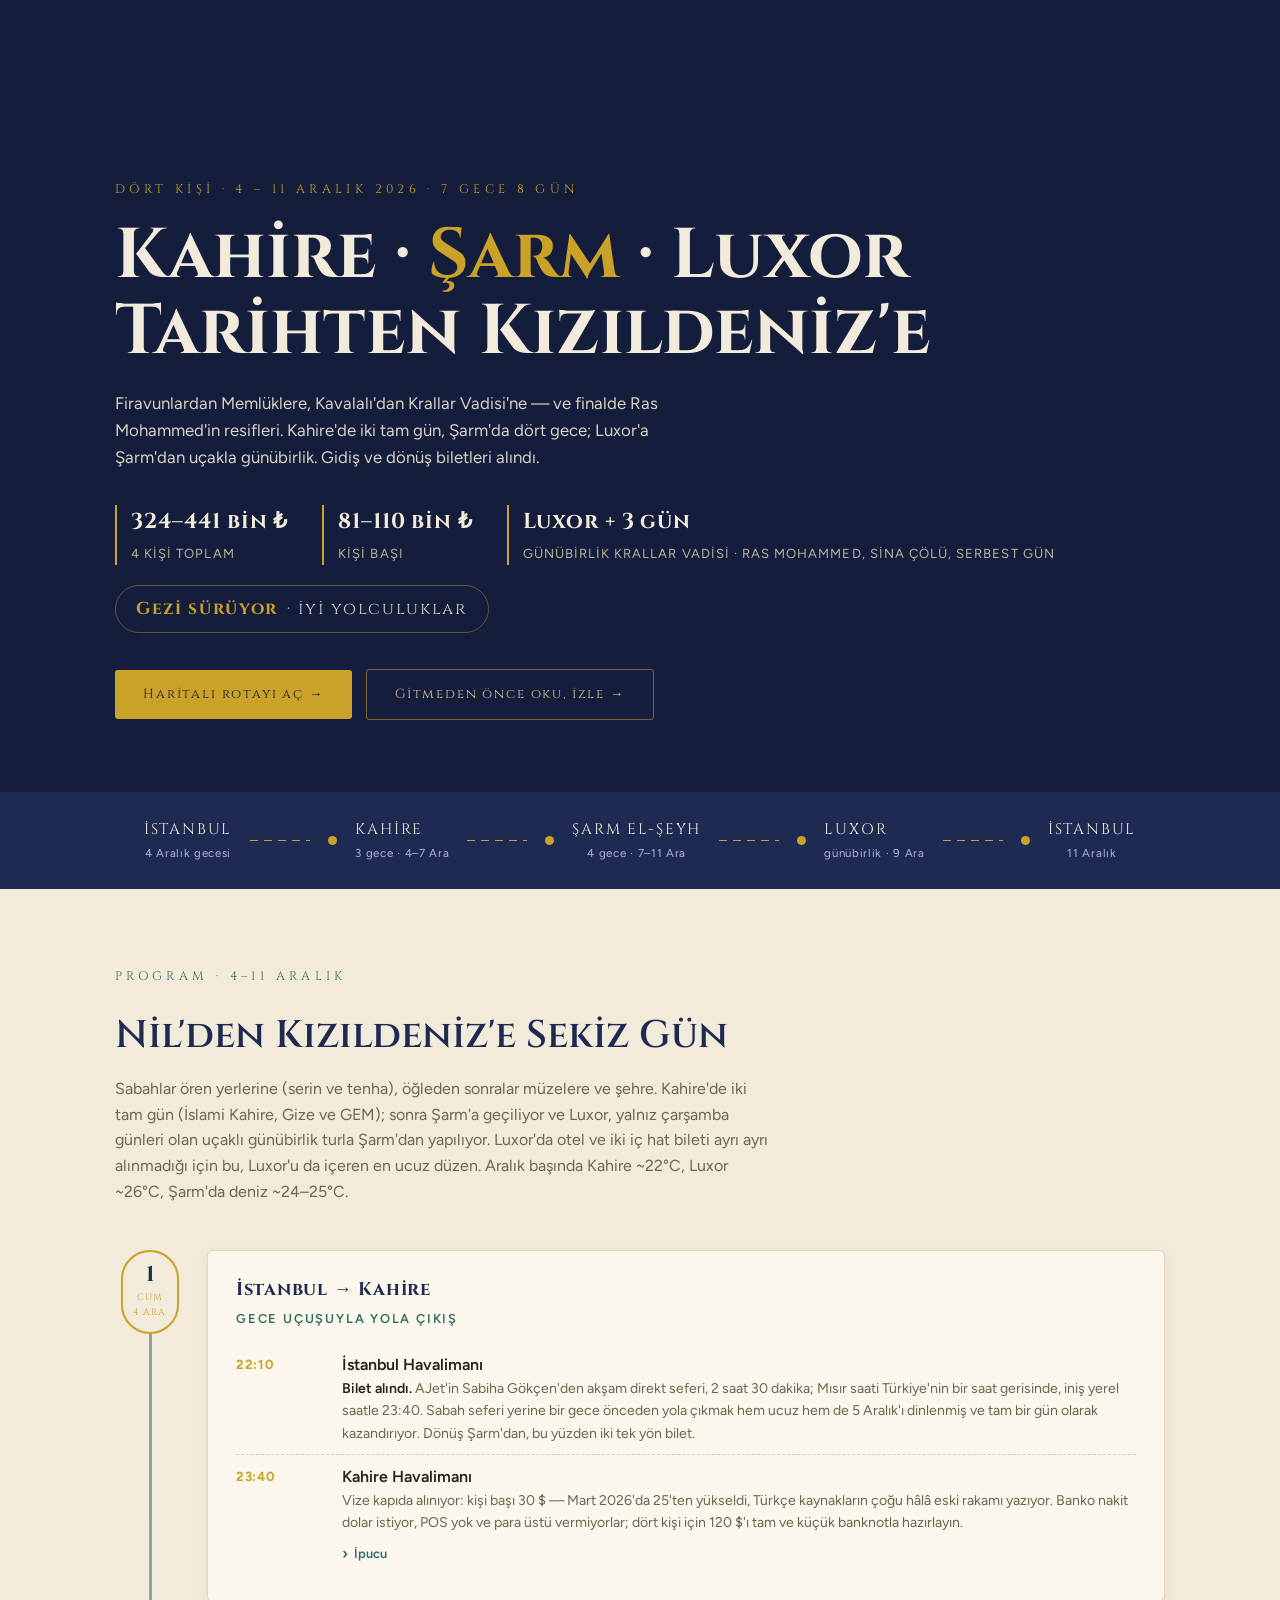
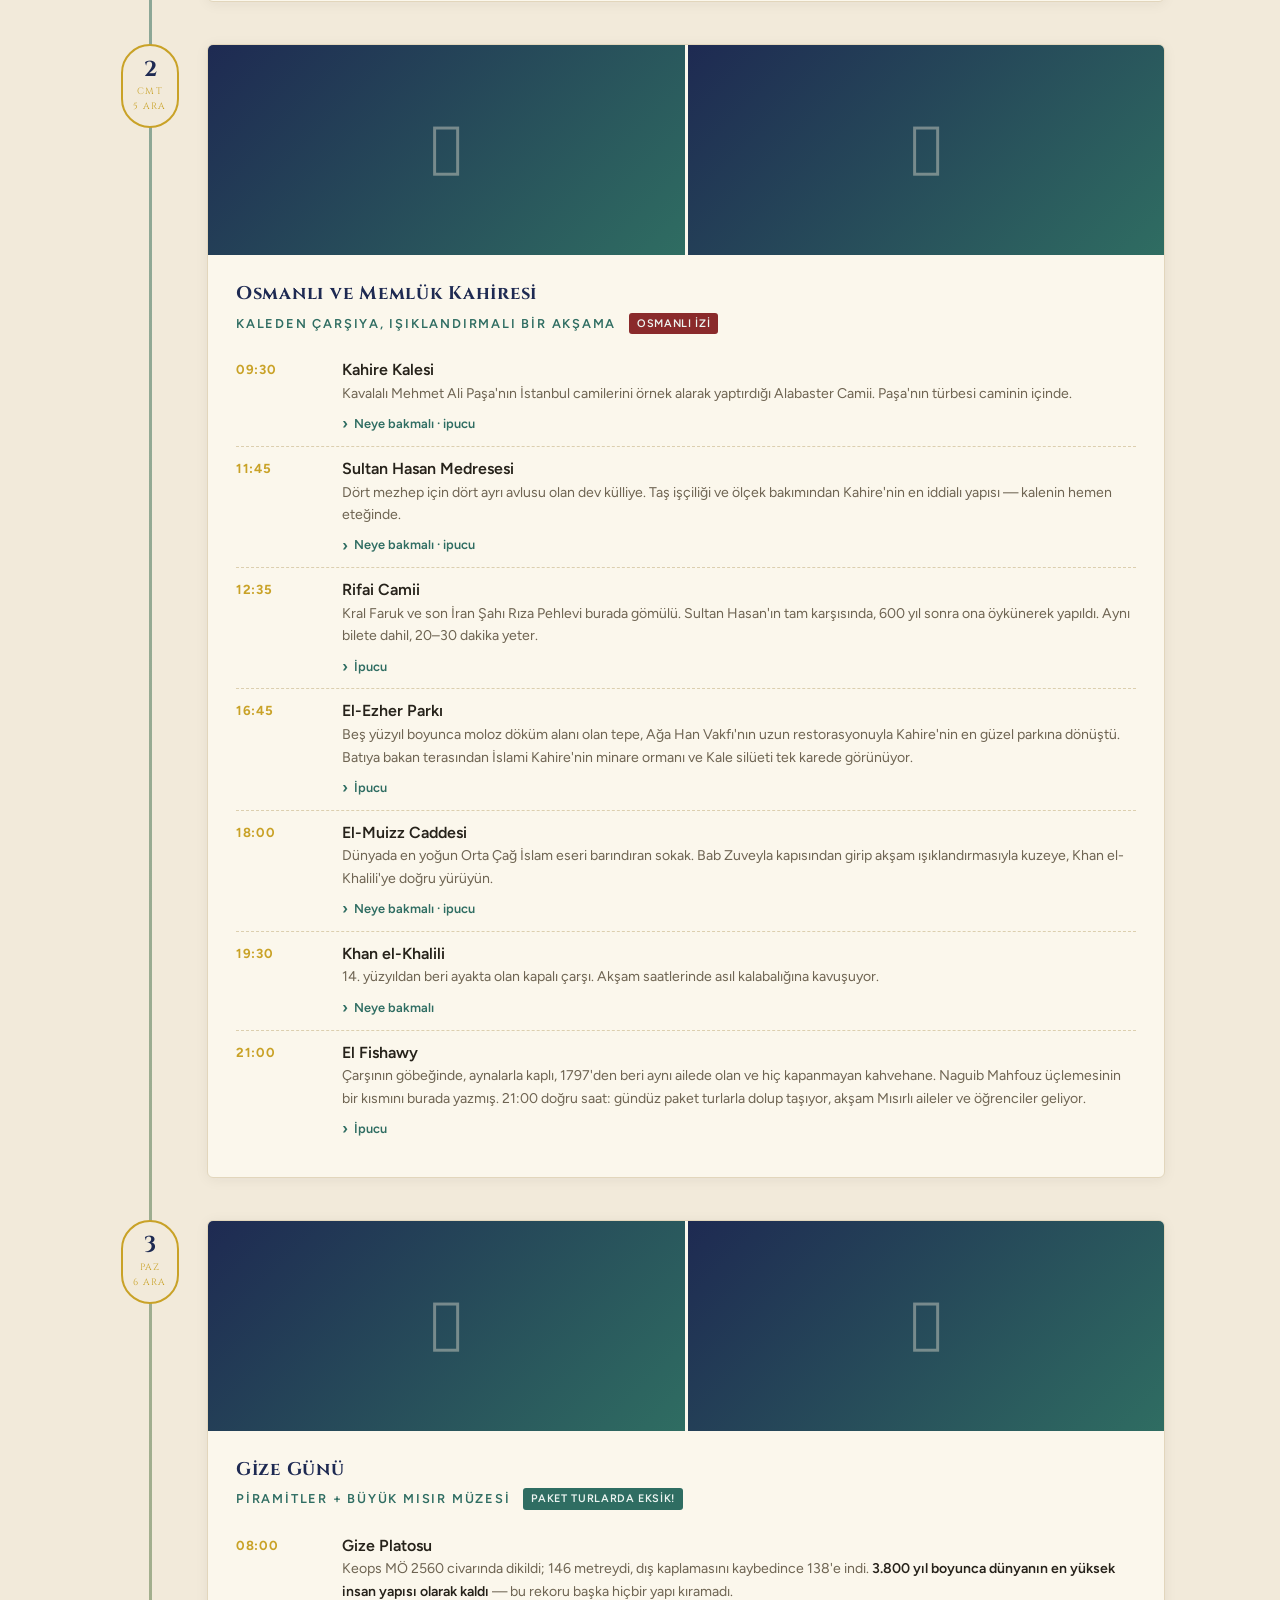
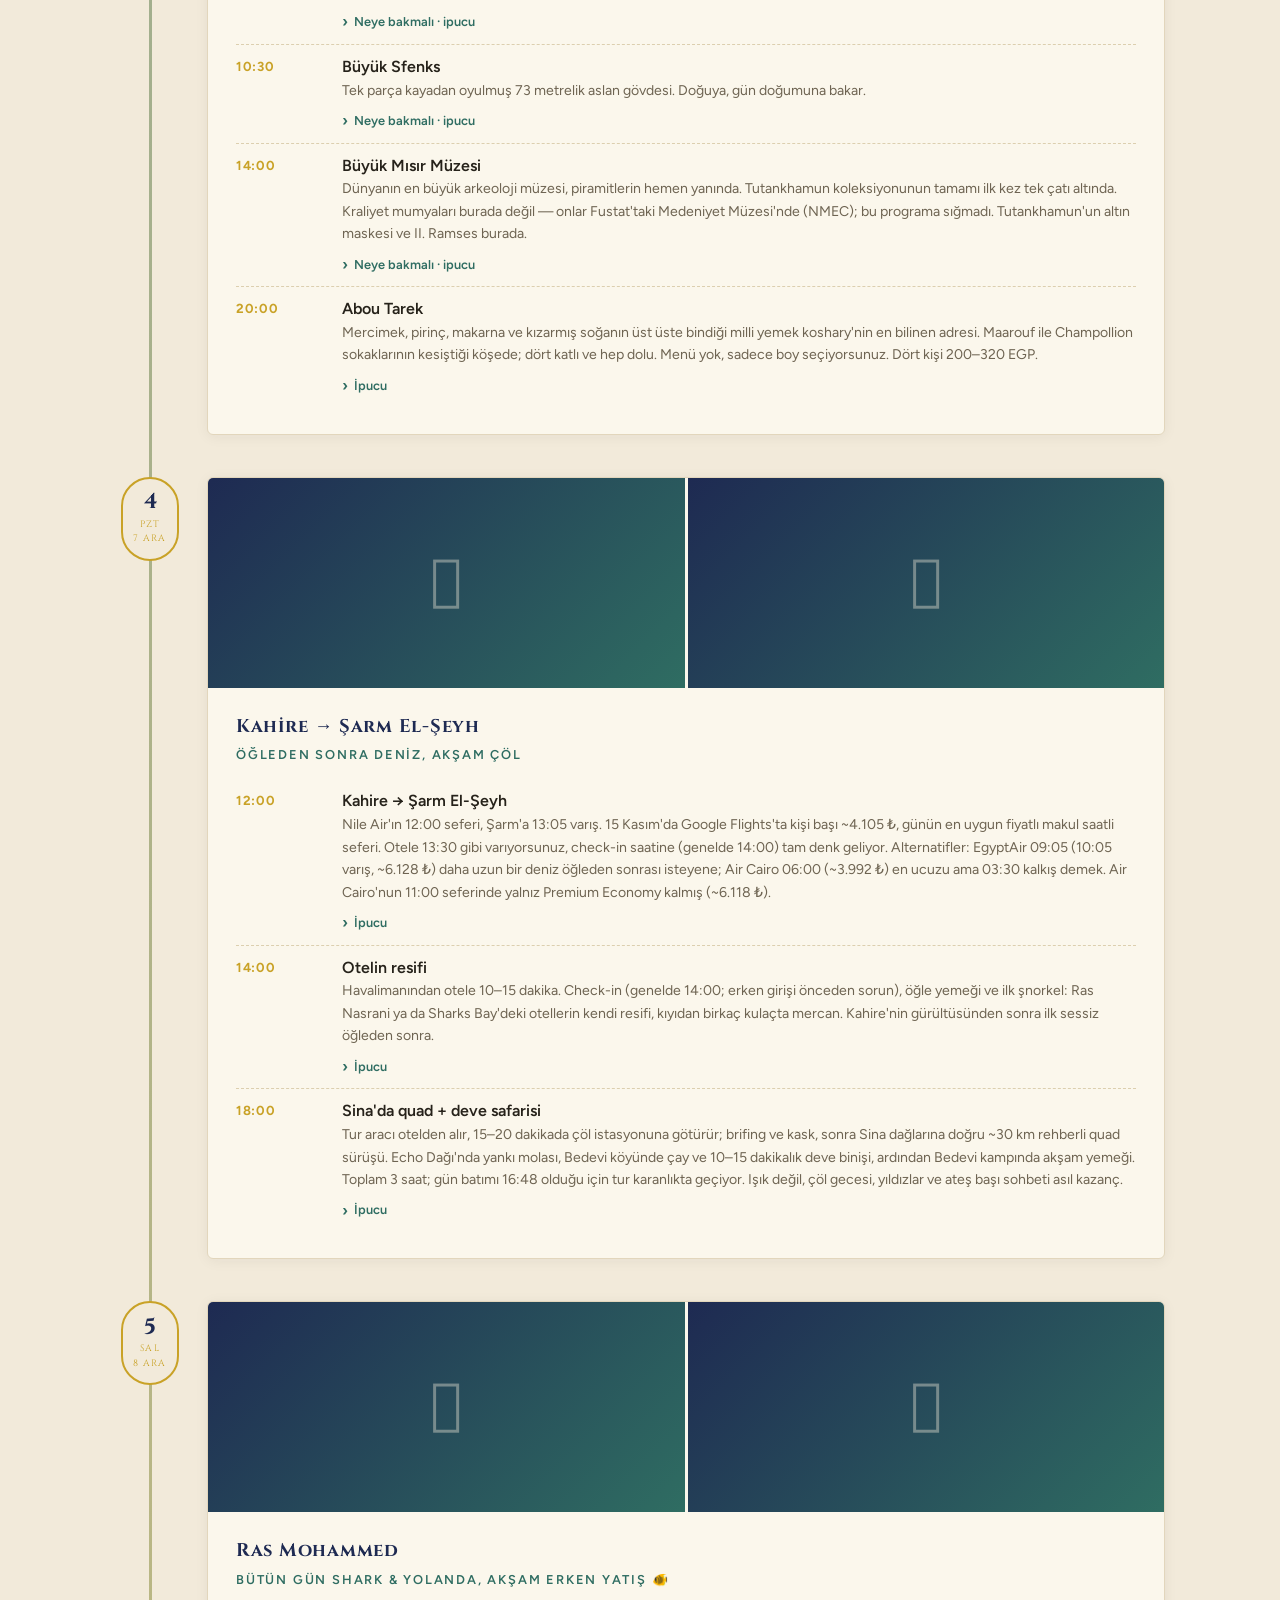
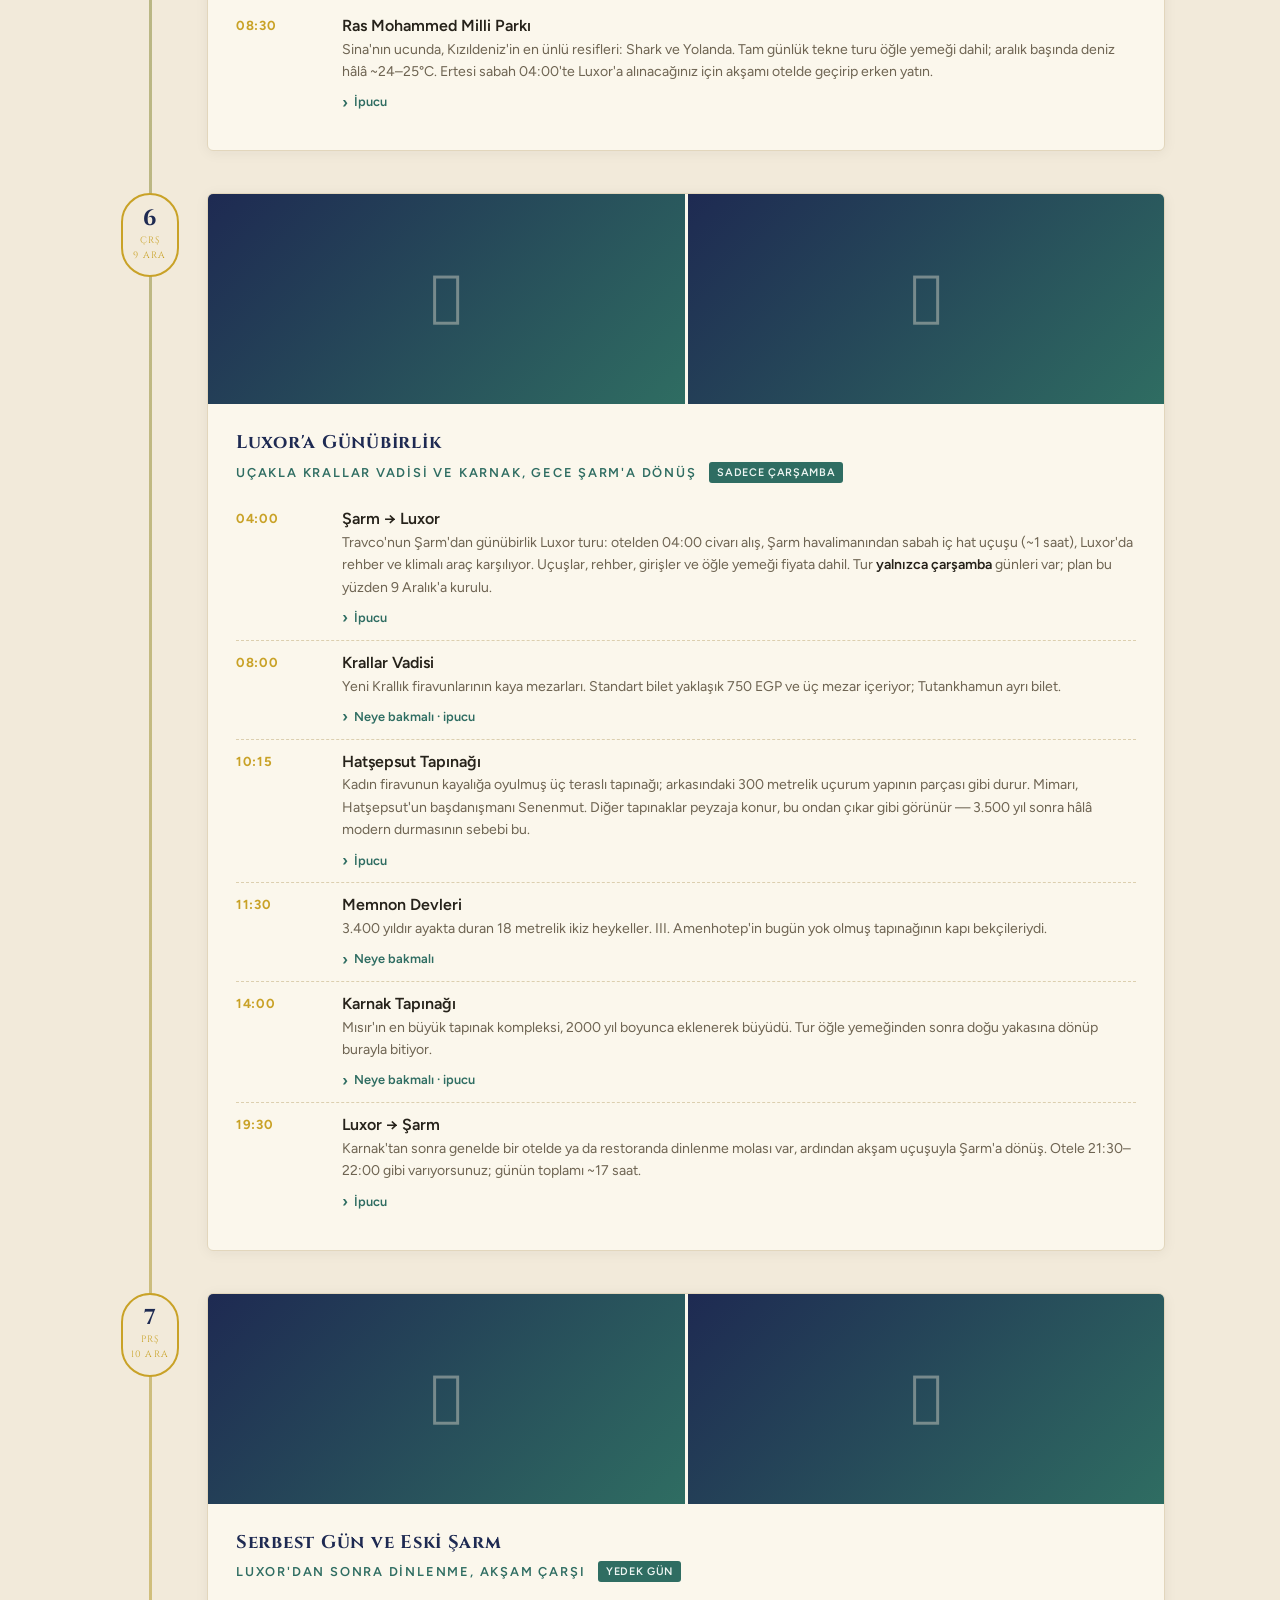
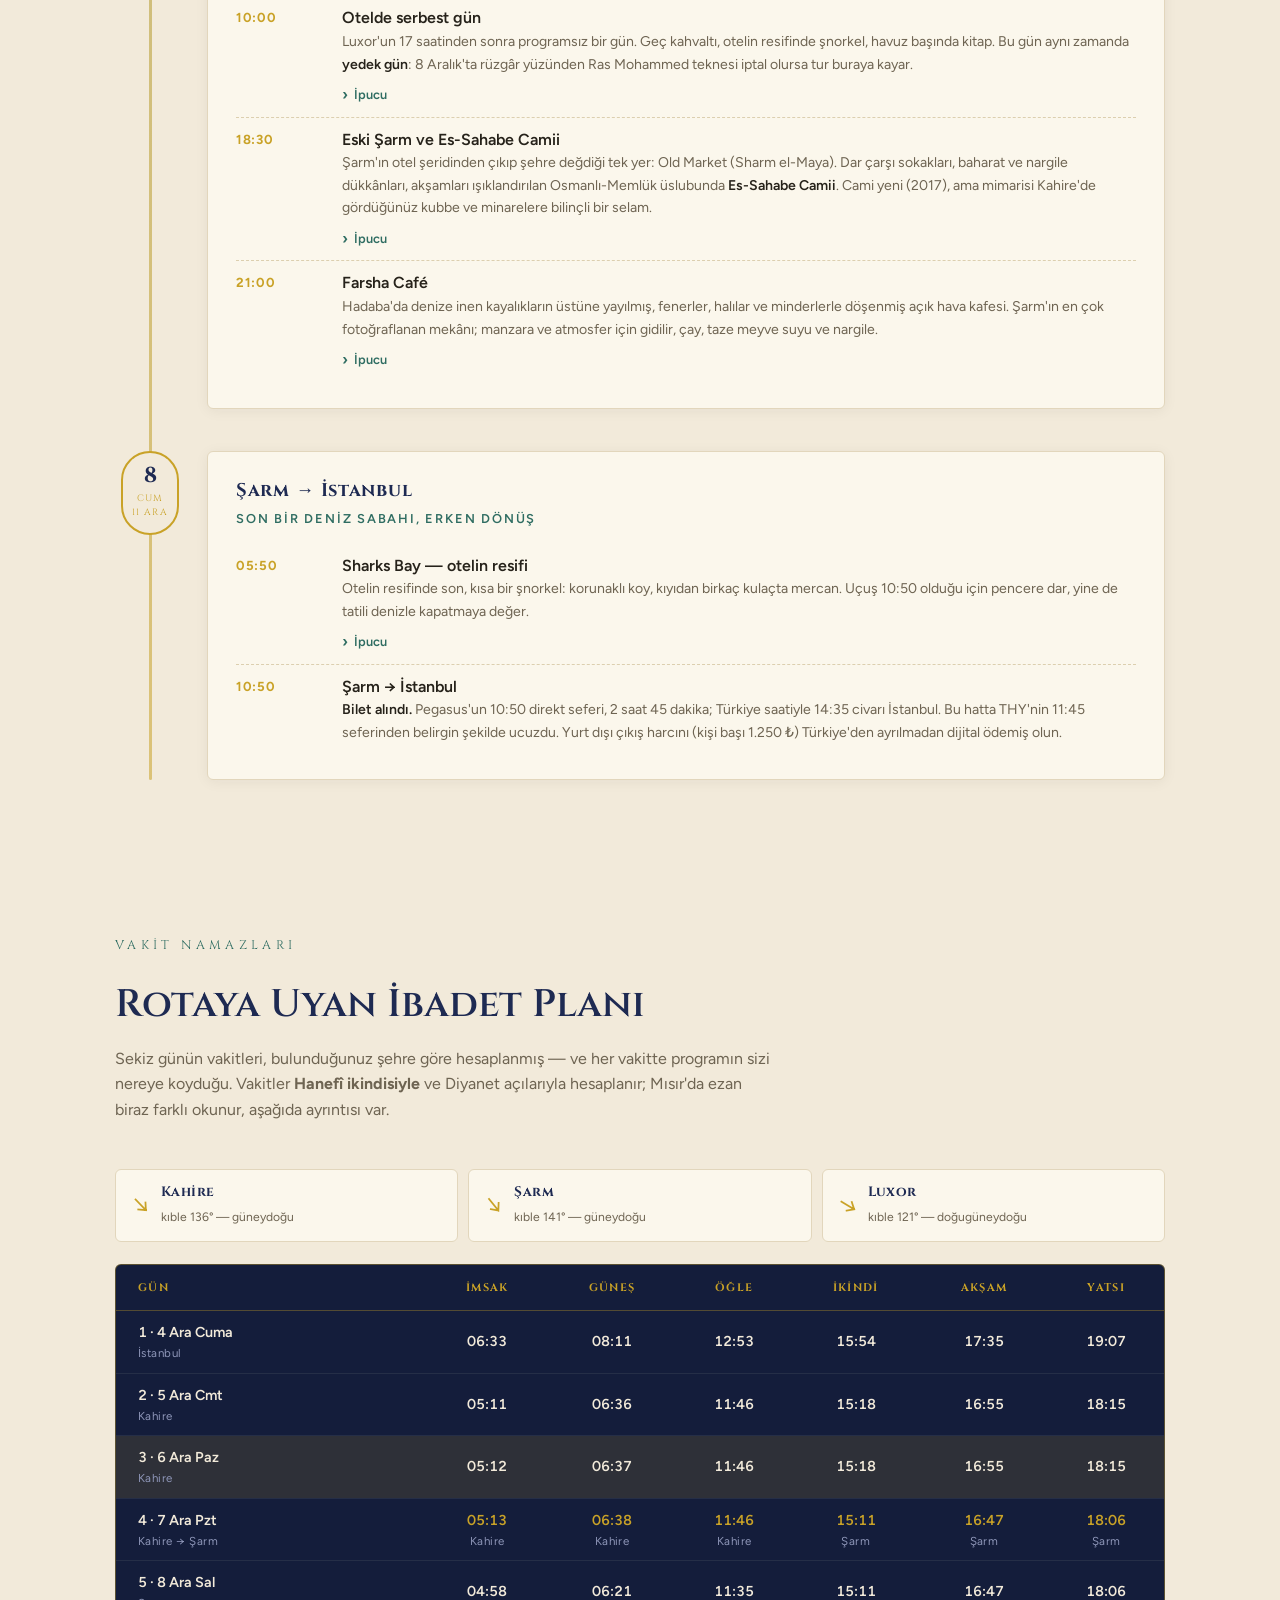
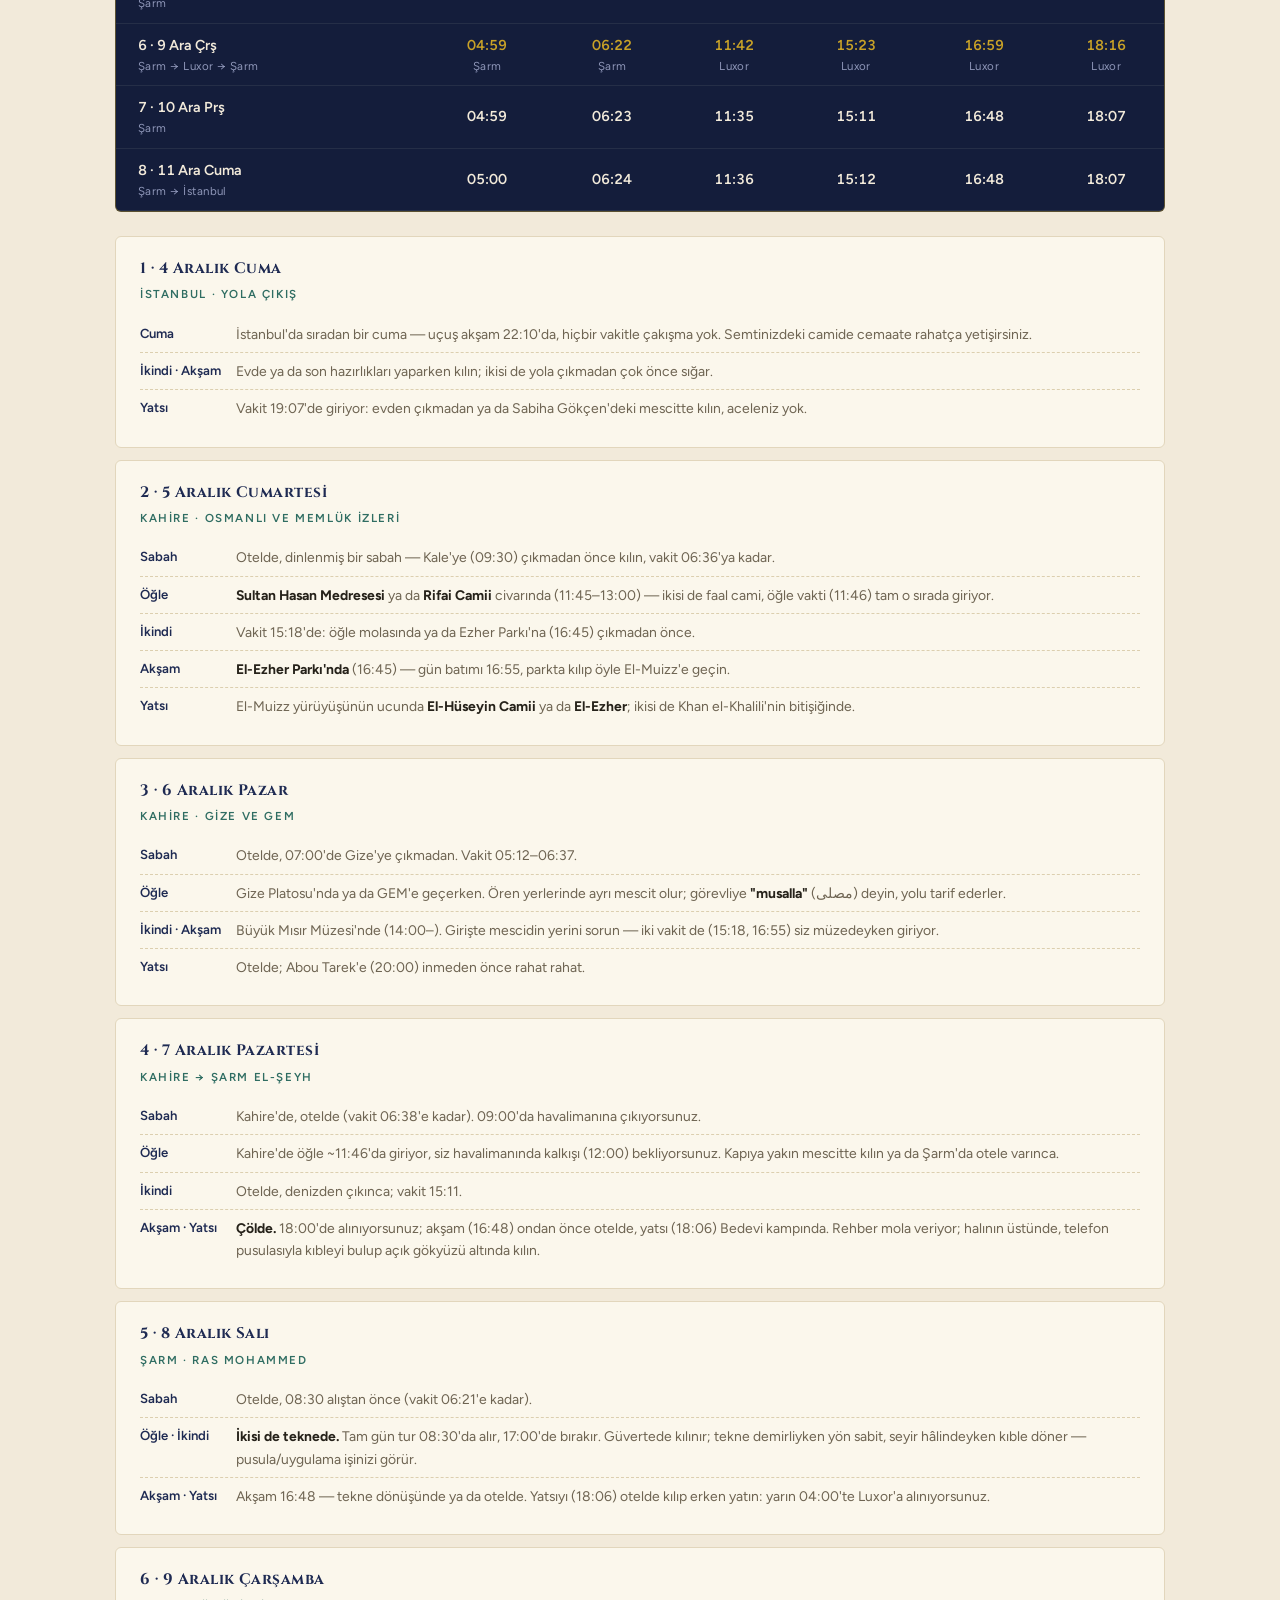
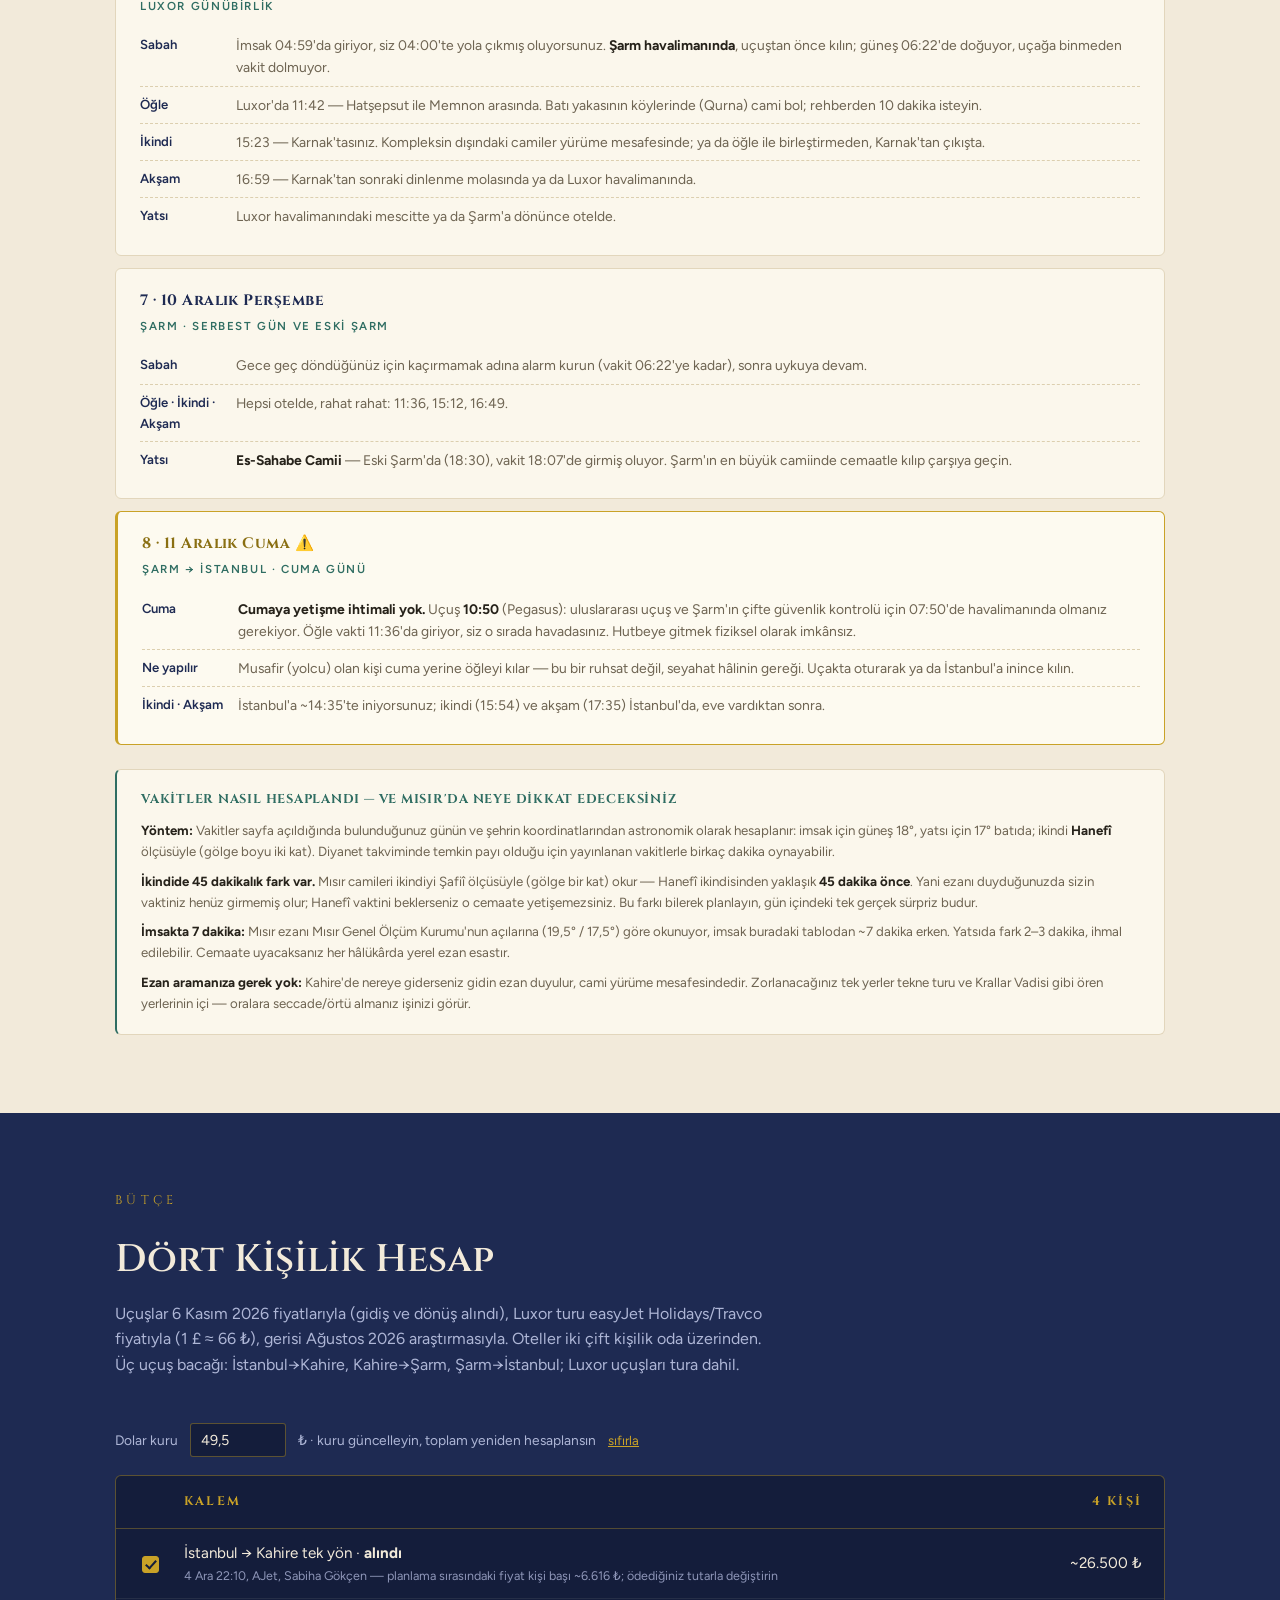
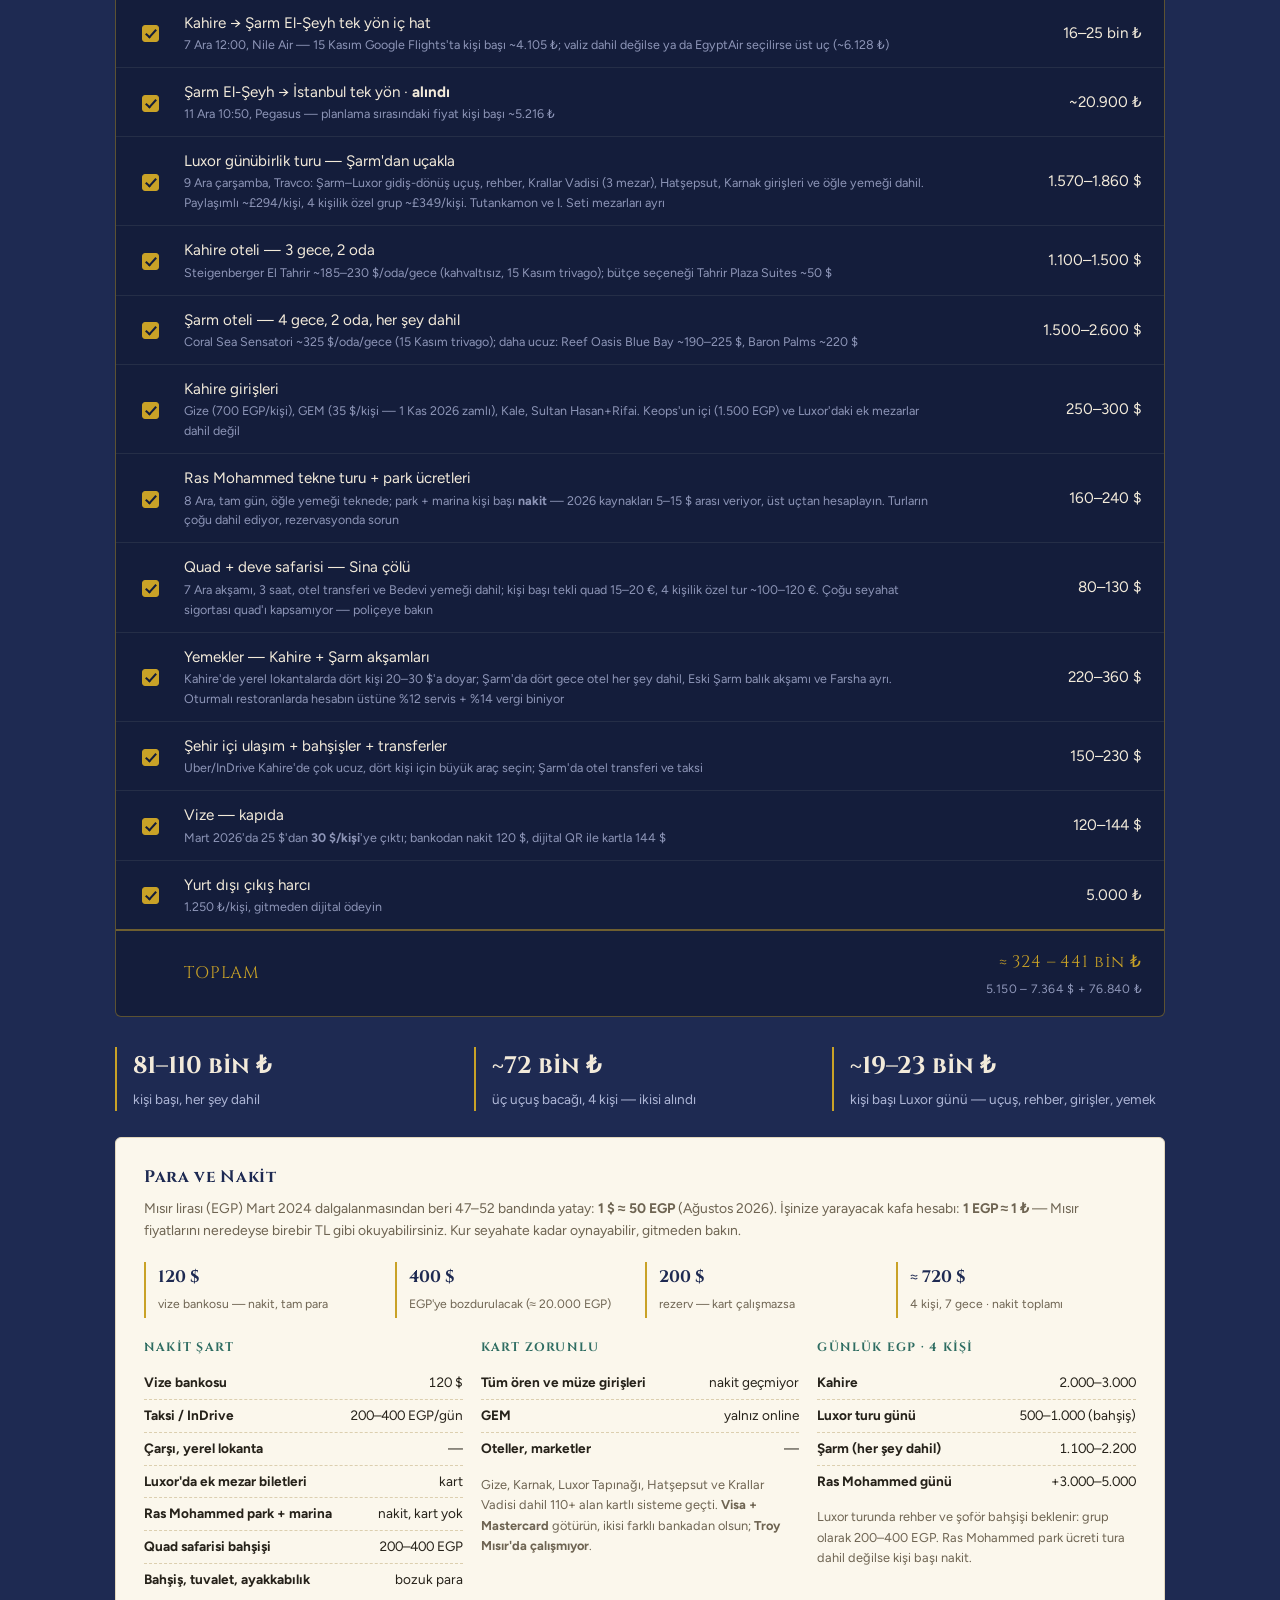
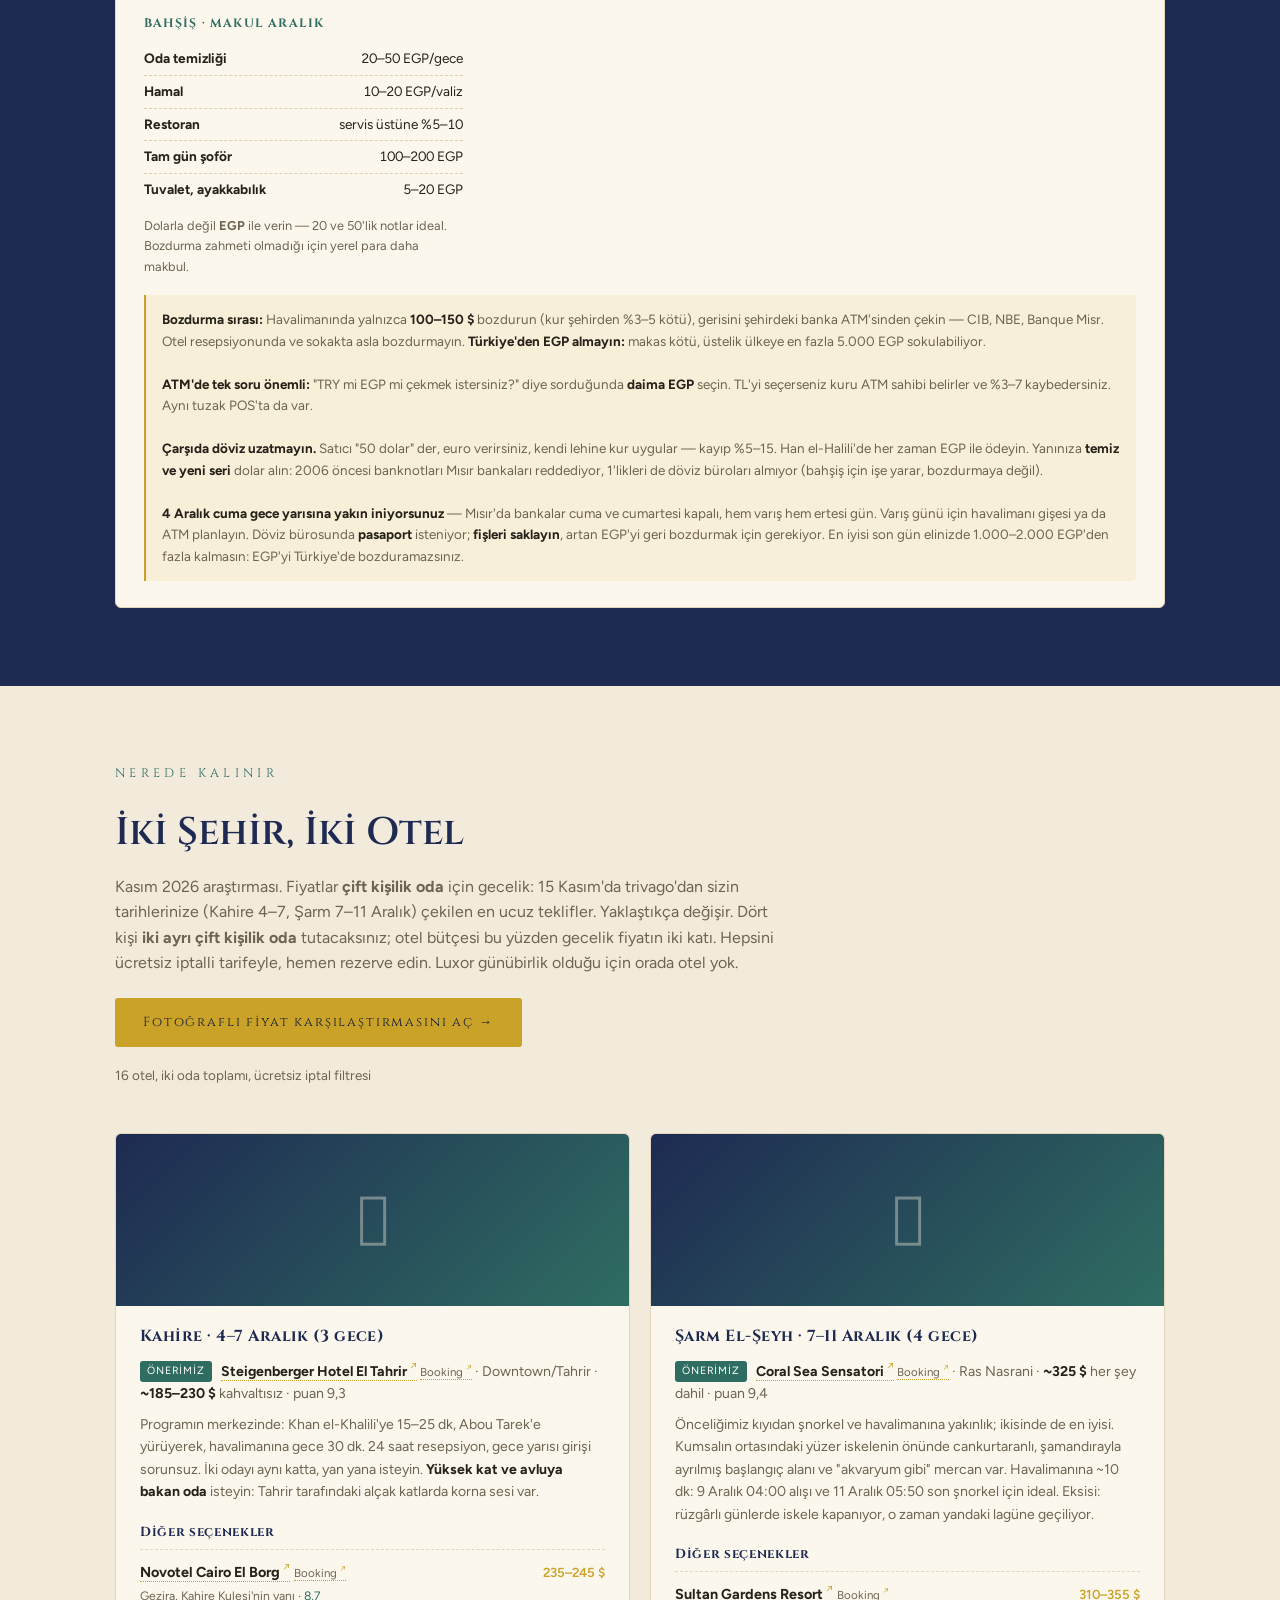
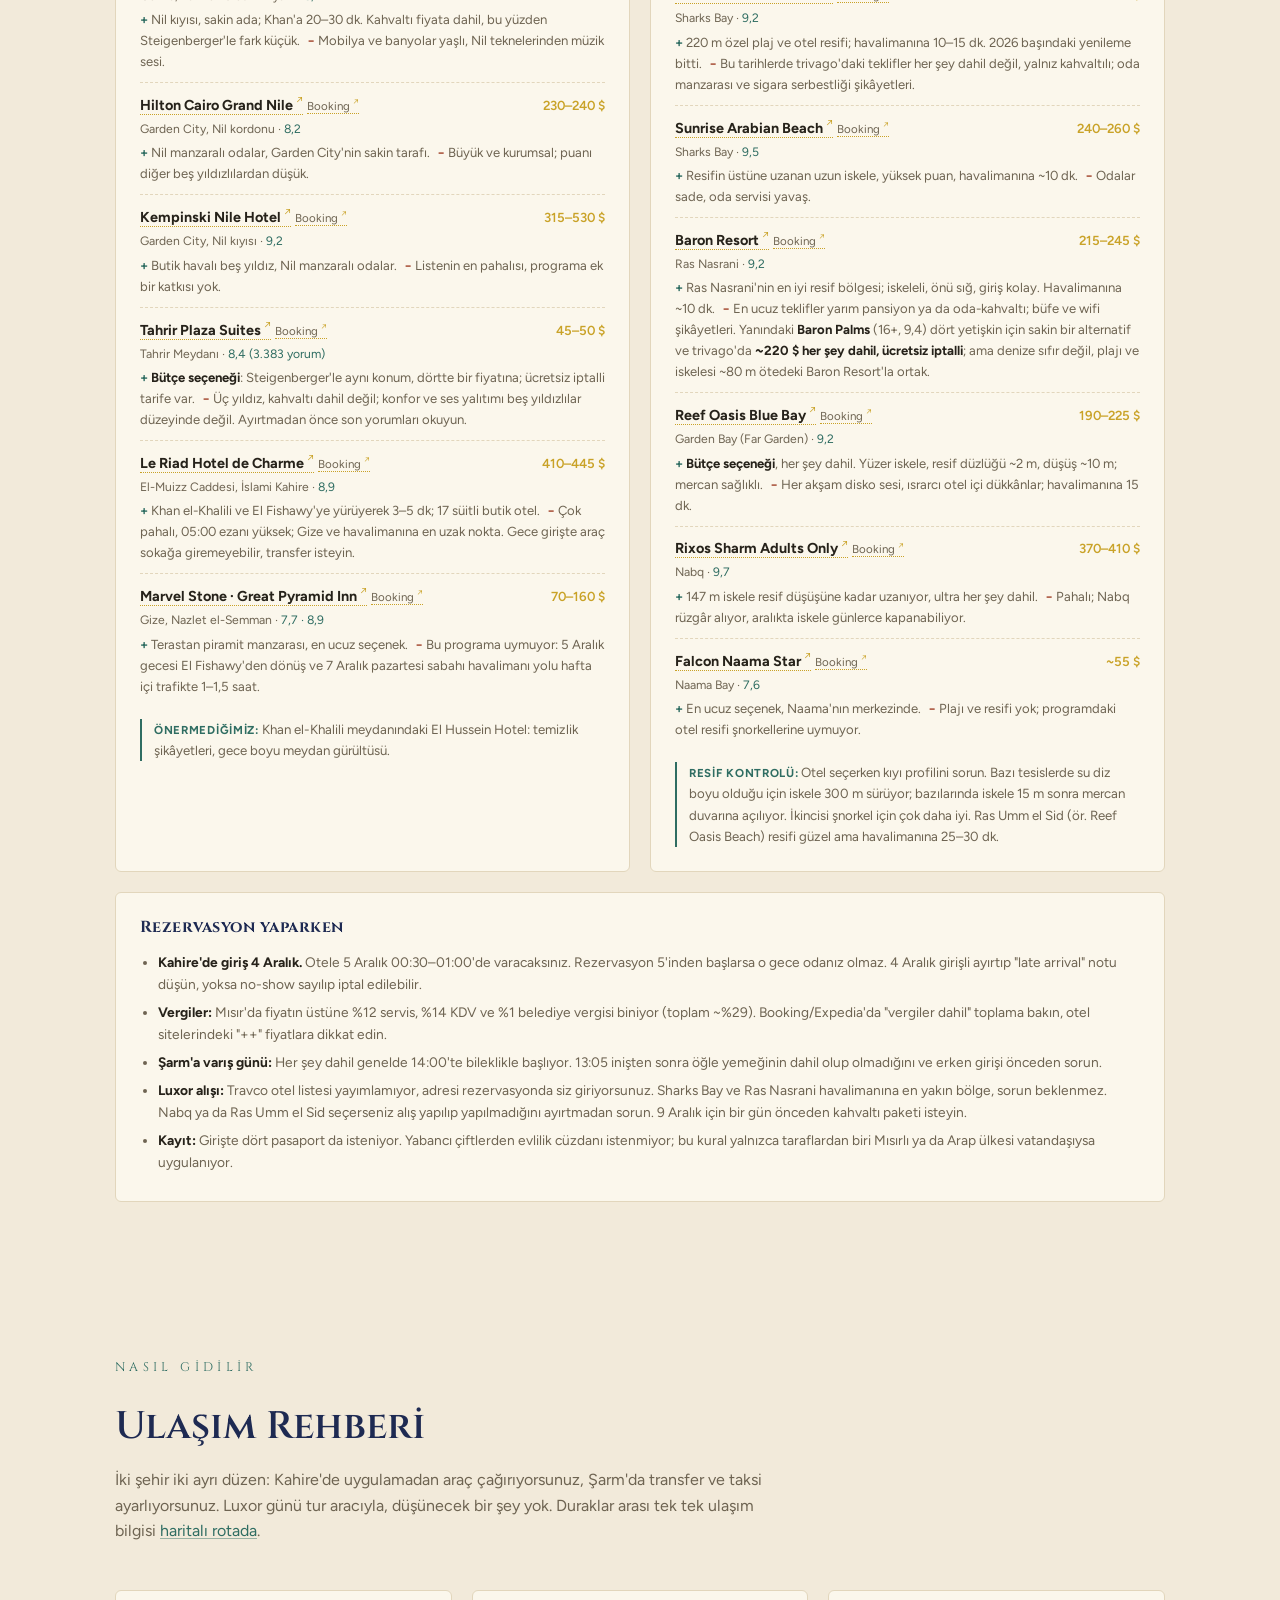
==== commit cccee066: "Otel sayfasına galeri, harita, ayrıntılı bilgi ve Google Maps bağlantıları ekle Her otele 4 fotoğraf" ====
--- a/index.html
+++ b/index.html
@@ -835,7 +835,7 @@
         <ul class="otel-liste">
           <li><div class="o-ust"><span class="o-ad"><a class="otel-l" href="https://www.google.com/maps/search/?api=1&amp;query=Sultan+Gardens+Resort+Sharm+El+Sheikh" target="_blank" rel="noopener"><b>Sultan Gardens Resort</b></a> <a class="otel-l bk" href="https://www.booking.com/searchresults.html?ss=Sultan%20Gardens%20Resort%20Sharm%20El%20Sheikh" target="_blank" rel="noopener">Booking</a></span><span class="o-fiyat">310–355 $</span></div><div class="o-alt">Sharks Bay · <span class="o-puan">9,2</span></div><p><span class="o-arti">+</span> 220 m özel plaj ve otel resifi; havalimanına 10–15 dk. 2026 başındaki yenileme bitti. <span class="o-eksi">−</span> Bu tarihlerde trivago'daki teklifler her şey dahil değil, yalnız kahvaltılı; oda manzarası ve sigara serbestliği şikâyetleri.</p></li>
           <li><div class="o-ust"><span class="o-ad"><a class="otel-l" href="https://www.google.com/maps/search/?api=1&amp;query=Sunrise+Arabian+Beach+Resort+Sharm+El+Sheikh" target="_blank" rel="noopener"><b>Sunrise Arabian Beach</b></a> <a class="otel-l bk" href="https://www.booking.com/searchresults.html?ss=Sunrise%20Arabian%20Beach%20Resort%20Sharm%20El%20Sheikh" target="_blank" rel="noopener">Booking</a></span><span class="o-fiyat">240–260 $</span></div><div class="o-alt">Sharks Bay · <span class="o-puan">9,5</span></div><p><span class="o-arti">+</span> Resifin üstüne uzanan uzun iskele, yüksek puan, havalimanına ~10 dk. <span class="o-eksi">−</span> Odalar sade, oda servisi yavaş.</p></li>
-          <li><div class="o-ust"><span class="o-ad"><a class="otel-l" href="https://www.google.com/maps/search/?api=1&amp;query=Baron+Resort+Sharm+El+Sheikh" target="_blank" rel="noopener"><b>Baron Resort</b></a> <a class="otel-l bk" href="https://www.booking.com/searchresults.html?ss=Baron%20Resort%20Sharm%20El%20Sheikh" target="_blank" rel="noopener">Booking</a></span><span class="o-fiyat">215–245 $</span></div><div class="o-alt">Ras Nasrani · <span class="o-puan">9,2</span></div><p><span class="o-arti">+</span> Ras Nasrani'nin en iyi resif bölgesi; iskeleli, önü sığ, giriş kolay. Havalimanına ~10 dk. <span class="o-eksi">−</span> En ucuz teklifler yarım pansiyon ya da oda-kahvaltı; büfe ve wifi şikâyetleri. Yanındaki <b>Baron Palms</b> (16+, 9,4) dört yetişkin için sakin bir alternatif ve trivago'da <b>~220 $ her şey dahil, ücretsiz iptalli</b>: Sensatori'den ucuz.</p></li>
+          <li><div class="o-ust"><span class="o-ad"><a class="otel-l" href="https://www.google.com/maps/search/?api=1&amp;query=Baron+Resort+Sharm+El+Sheikh" target="_blank" rel="noopener"><b>Baron Resort</b></a> <a class="otel-l bk" href="https://www.booking.com/searchresults.html?ss=Baron%20Resort%20Sharm%20El%20Sheikh" target="_blank" rel="noopener">Booking</a></span><span class="o-fiyat">215–245 $</span></div><div class="o-alt">Ras Nasrani · <span class="o-puan">9,2</span></div><p><span class="o-arti">+</span> Ras Nasrani'nin en iyi resif bölgesi; iskeleli, önü sığ, giriş kolay. Havalimanına ~10 dk. <span class="o-eksi">−</span> En ucuz teklifler yarım pansiyon ya da oda-kahvaltı; büfe ve wifi şikâyetleri. Yanındaki <b>Baron Palms</b> (16+, 9,4) dört yetişkin için sakin bir alternatif ve trivago'da <b>~220 $ her şey dahil, ücretsiz iptalli</b>; ama denize sıfır değil, plajı ve iskelesi ~80 m ötedeki Baron Resort'la ortak.</p></li>
           <li><div class="o-ust"><span class="o-ad"><a class="otel-l" href="https://www.google.com/maps/search/?api=1&amp;query=Reef+Oasis+Blue+Bay+Resort+Sharm+El+Sheikh" target="_blank" rel="noopener"><b>Reef Oasis Blue Bay</b></a> <a class="otel-l bk" href="https://www.booking.com/searchresults.html?ss=Reef%20Oasis%20Blue%20Bay%20Resort%20Sharm%20El%20Sheikh" target="_blank" rel="noopener">Booking</a></span><span class="o-fiyat">190–225 $</span></div><div class="o-alt">Garden Bay (Far Garden) · <span class="o-puan">9,2</span></div><p><span class="o-arti">+</span> <b>Bütçe seçeneği</b>, her şey dahil. Yüzer iskele, resif düzlüğü ~2 m, düşüş ~10 m; mercan sağlıklı. <span class="o-eksi">−</span> Her akşam disko sesi, ısrarcı otel içi dükkânlar; havalimanına 15 dk.</p></li>
           <li><div class="o-ust"><span class="o-ad"><a class="otel-l" href="https://www.google.com/maps/search/?api=1&amp;query=Rixos+Sharm+El+Sheikh+Nabq+Bay" target="_blank" rel="noopener"><b>Rixos Sharm Adults Only</b></a> <a class="otel-l bk" href="https://www.booking.com/searchresults.html?ss=Rixos%20Sharm%20El%20Sheikh%20Nabq%20Bay" target="_blank" rel="noopener">Booking</a></span><span class="o-fiyat">370–410 $</span></div><div class="o-alt">Nabq · <span class="o-puan">9,7</span></div><p><span class="o-arti">+</span> 147 m iskele resif düşüşüne kadar uzanıyor, ultra her şey dahil. <span class="o-eksi">−</span> Pahalı; Nabq rüzgâr alıyor, aralıkta iskele günlerce kapanabiliyor.</p></li>
           <li><div class="o-ust"><span class="o-ad"><a class="otel-l" href="https://www.google.com/maps/search/?api=1&amp;query=Falcon+Naama+Star+Hotel+Sharm+El+Sheikh" target="_blank" rel="noopener"><b>Falcon Naama Star</b></a> <a class="otel-l bk" href="https://www.booking.com/searchresults.html?ss=Falcon%20Naama%20Star%20Hotel%20Sharm%20El%20Sheikh" target="_blank" rel="noopener">Booking</a></span><span class="o-fiyat">~55 $</span></div><div class="o-alt">Naama Bay · <span class="o-puan">7,6</span></div><p><span class="o-arti">+</span> En ucuz seçenek, Naama'nın merkezinde. <span class="o-eksi">−</span> Plajı ve resifi yok; programdaki otel resifi şnorkellerine uymuyor.</p></li>
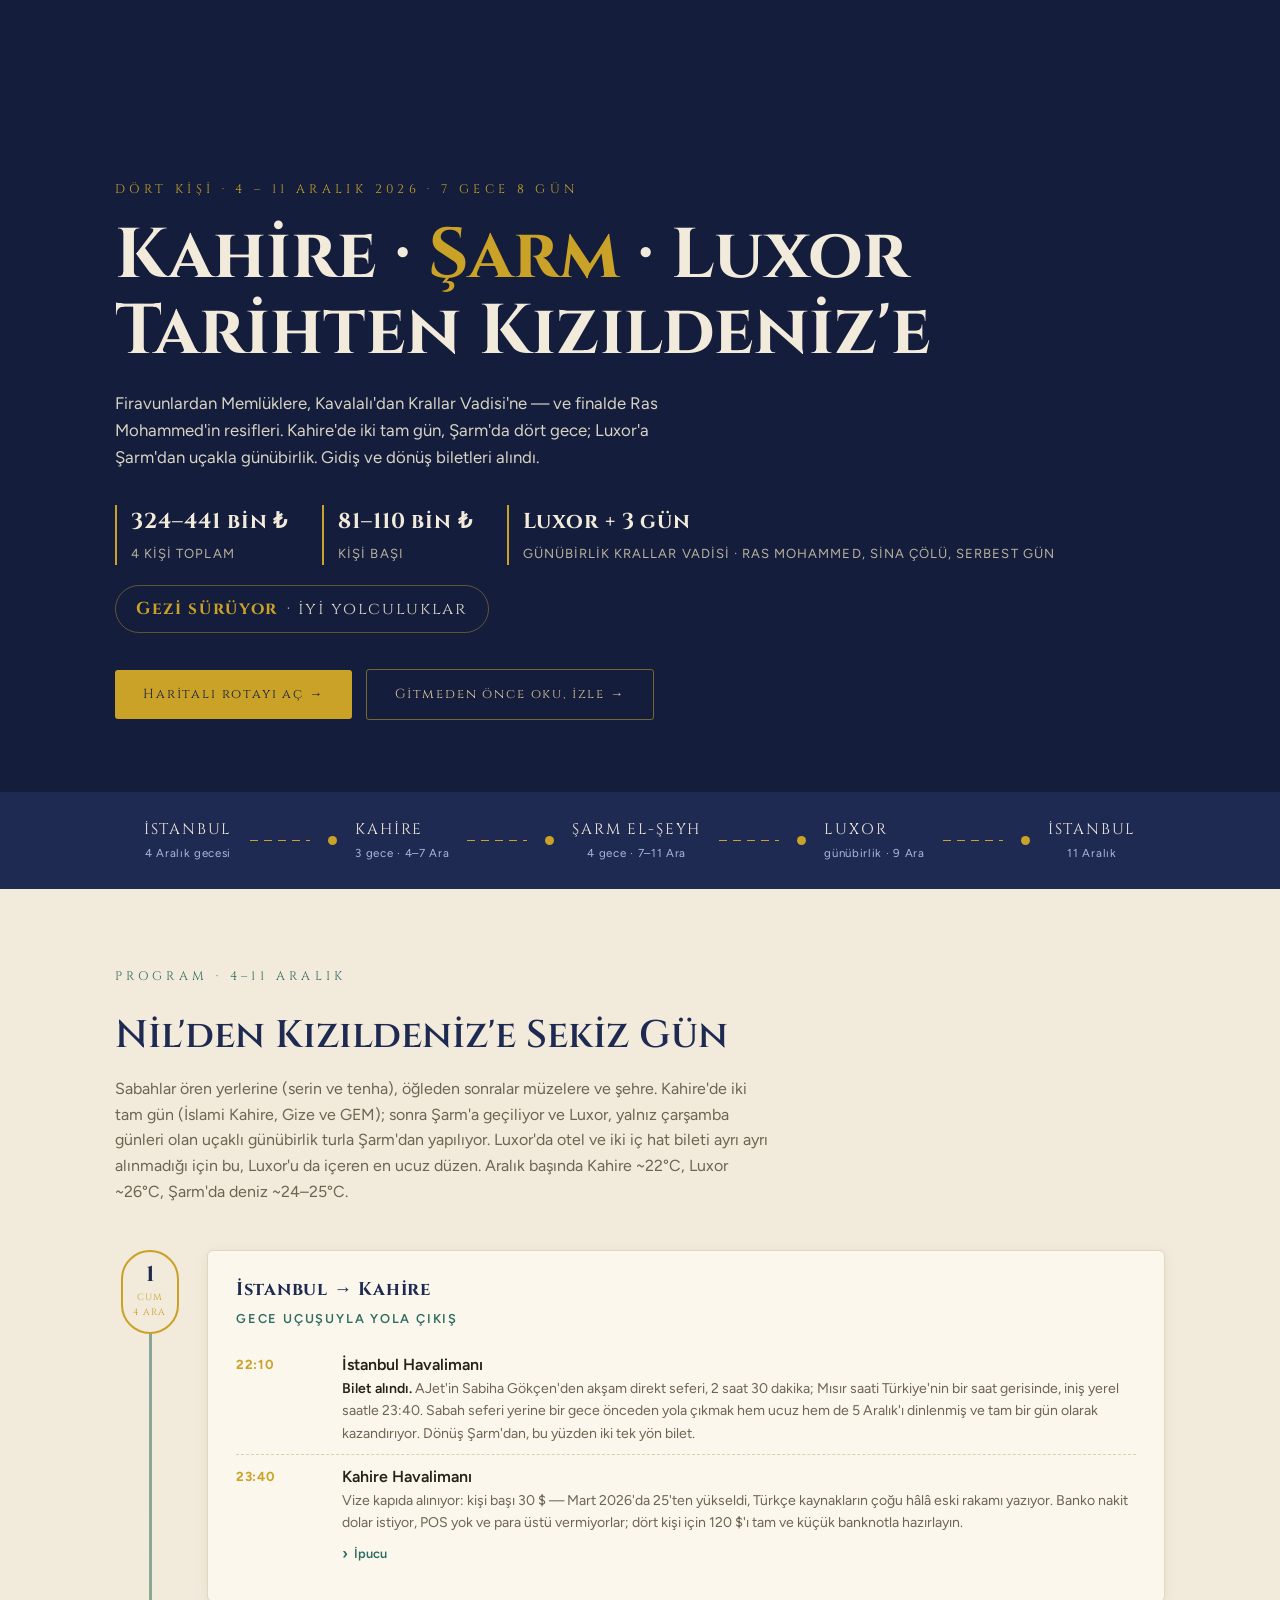
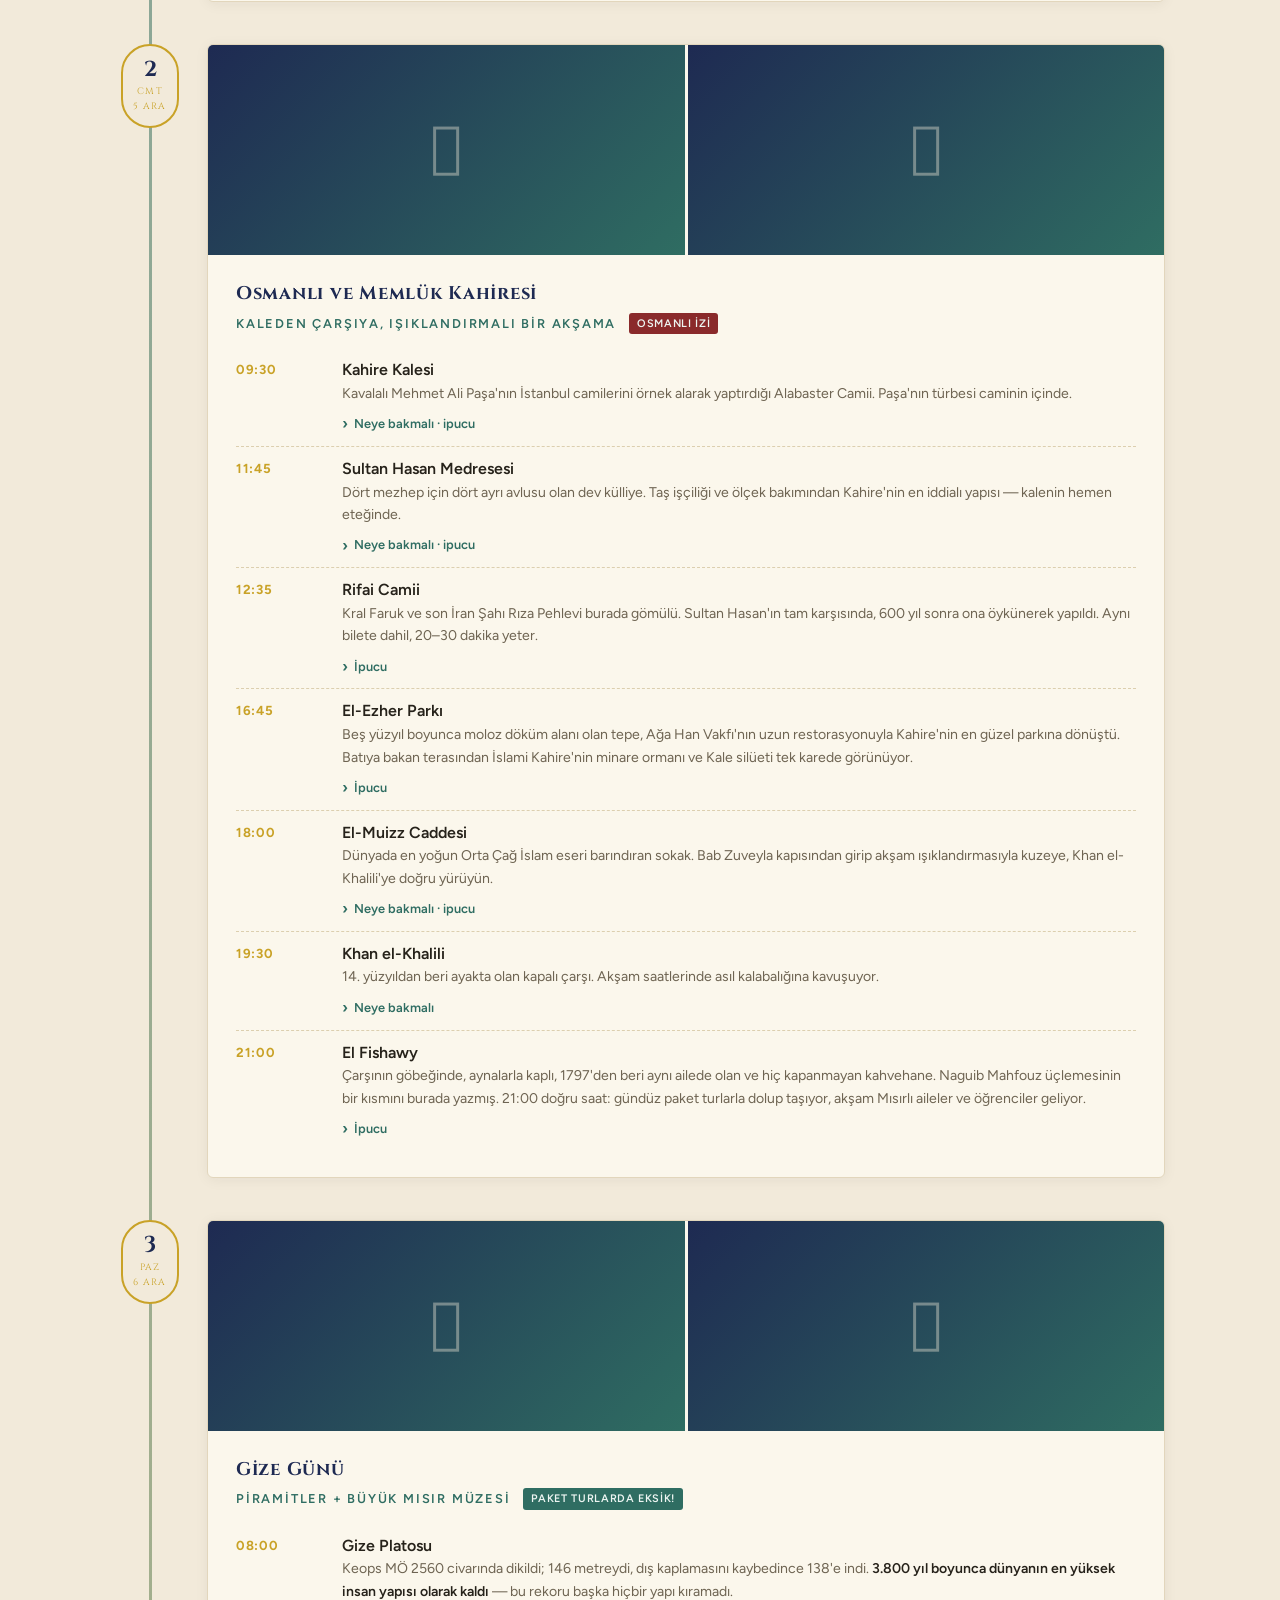
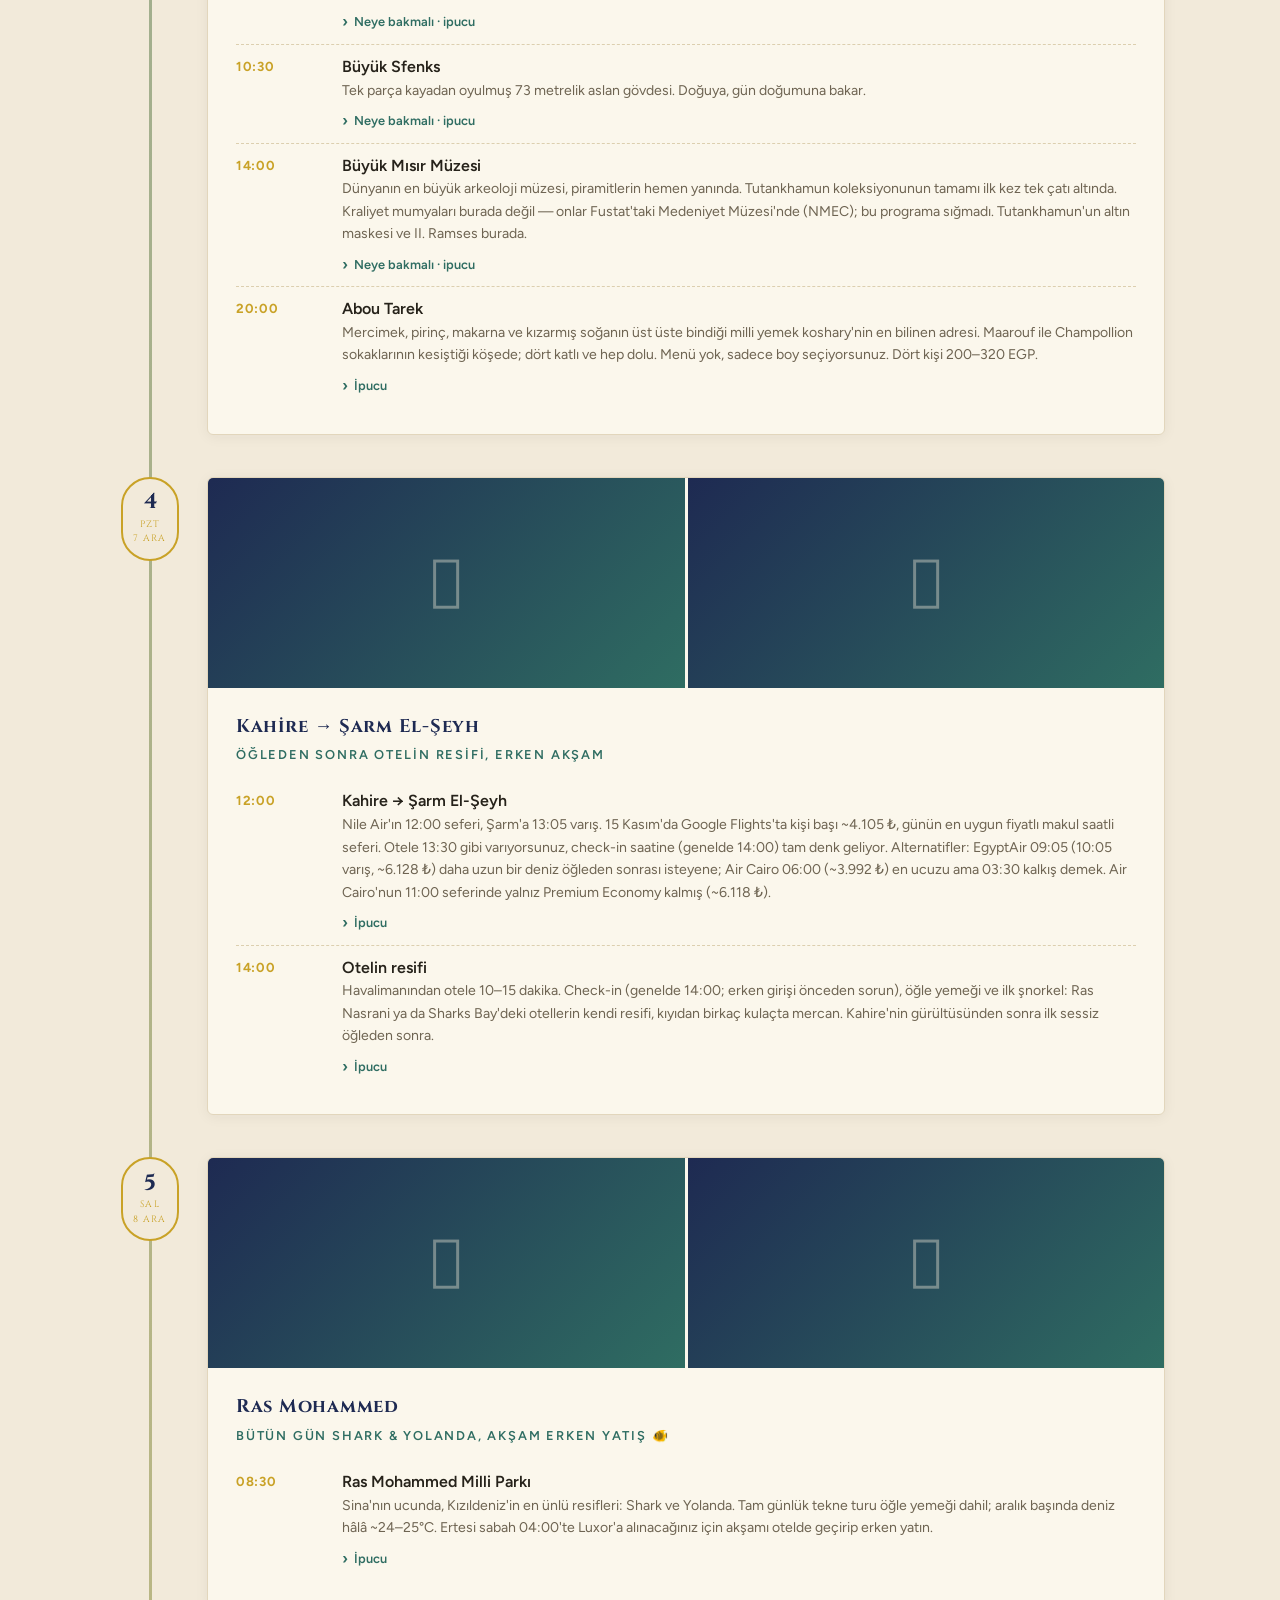
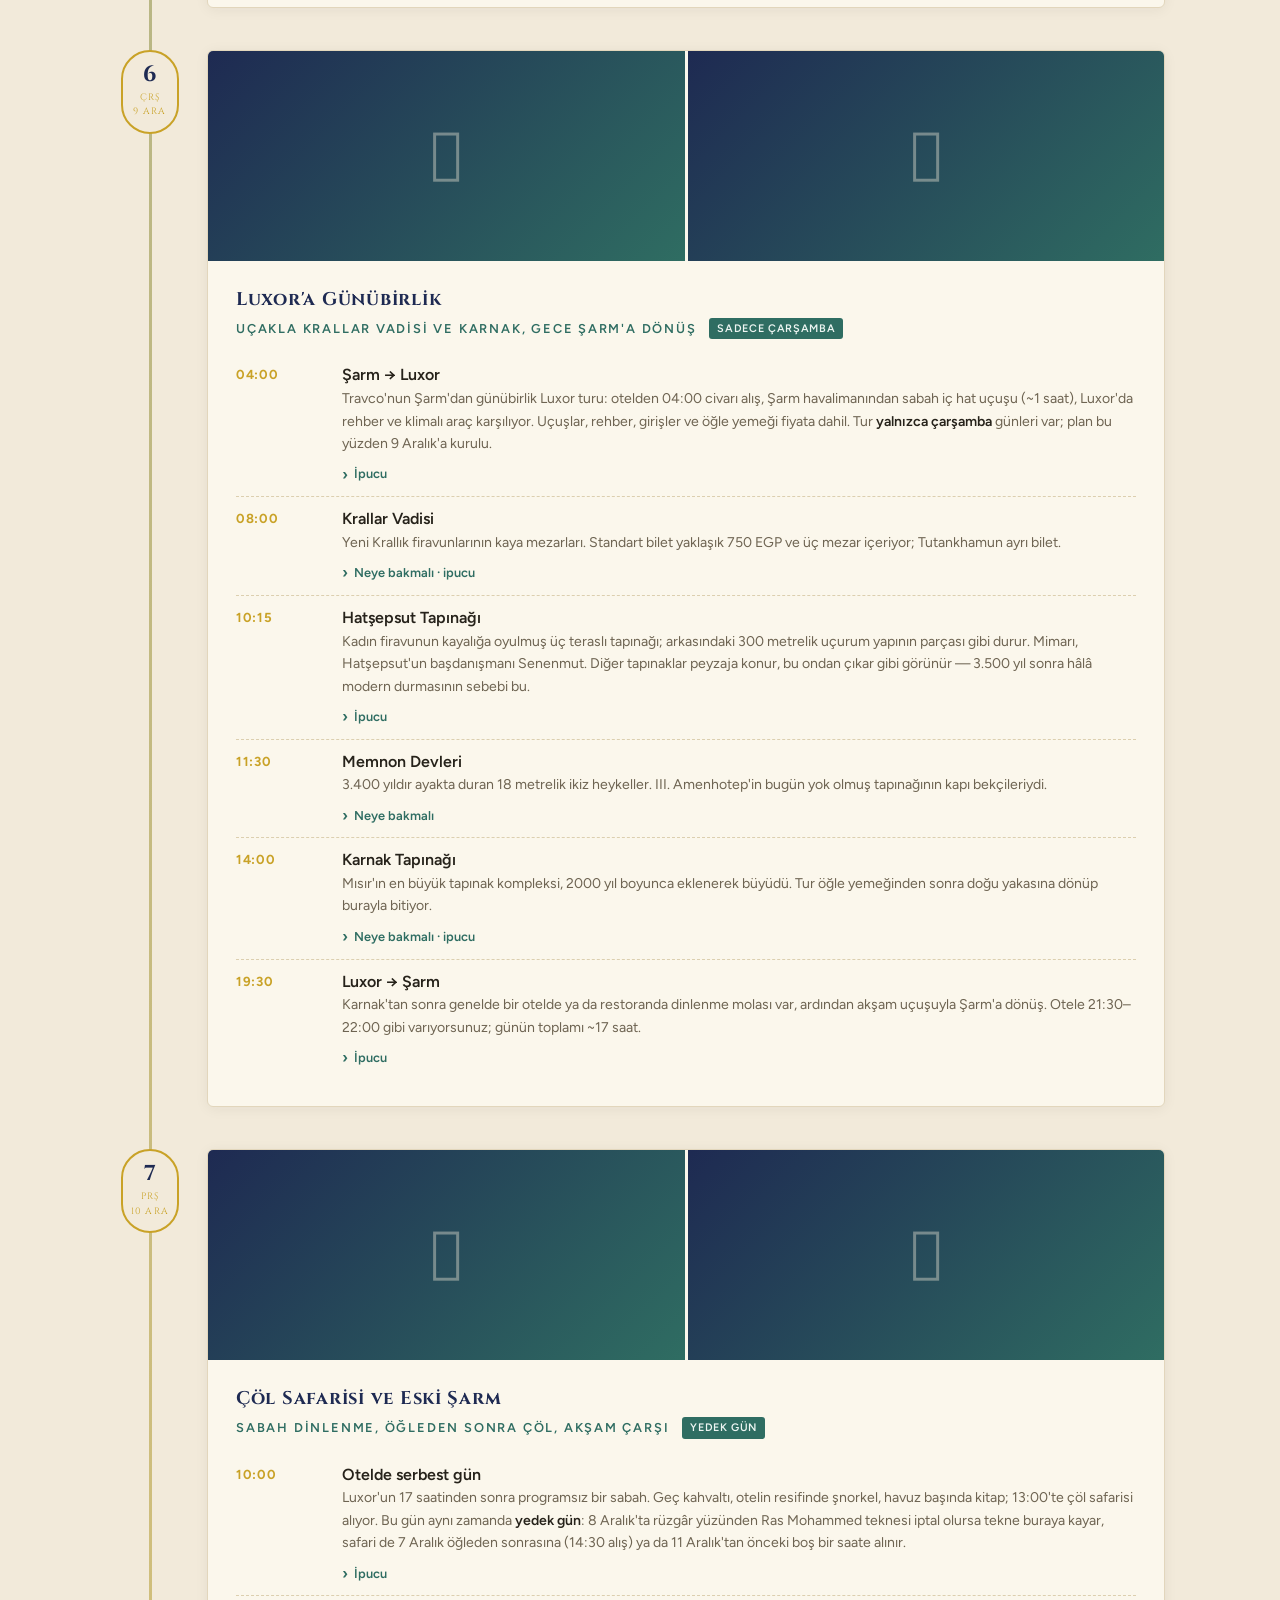
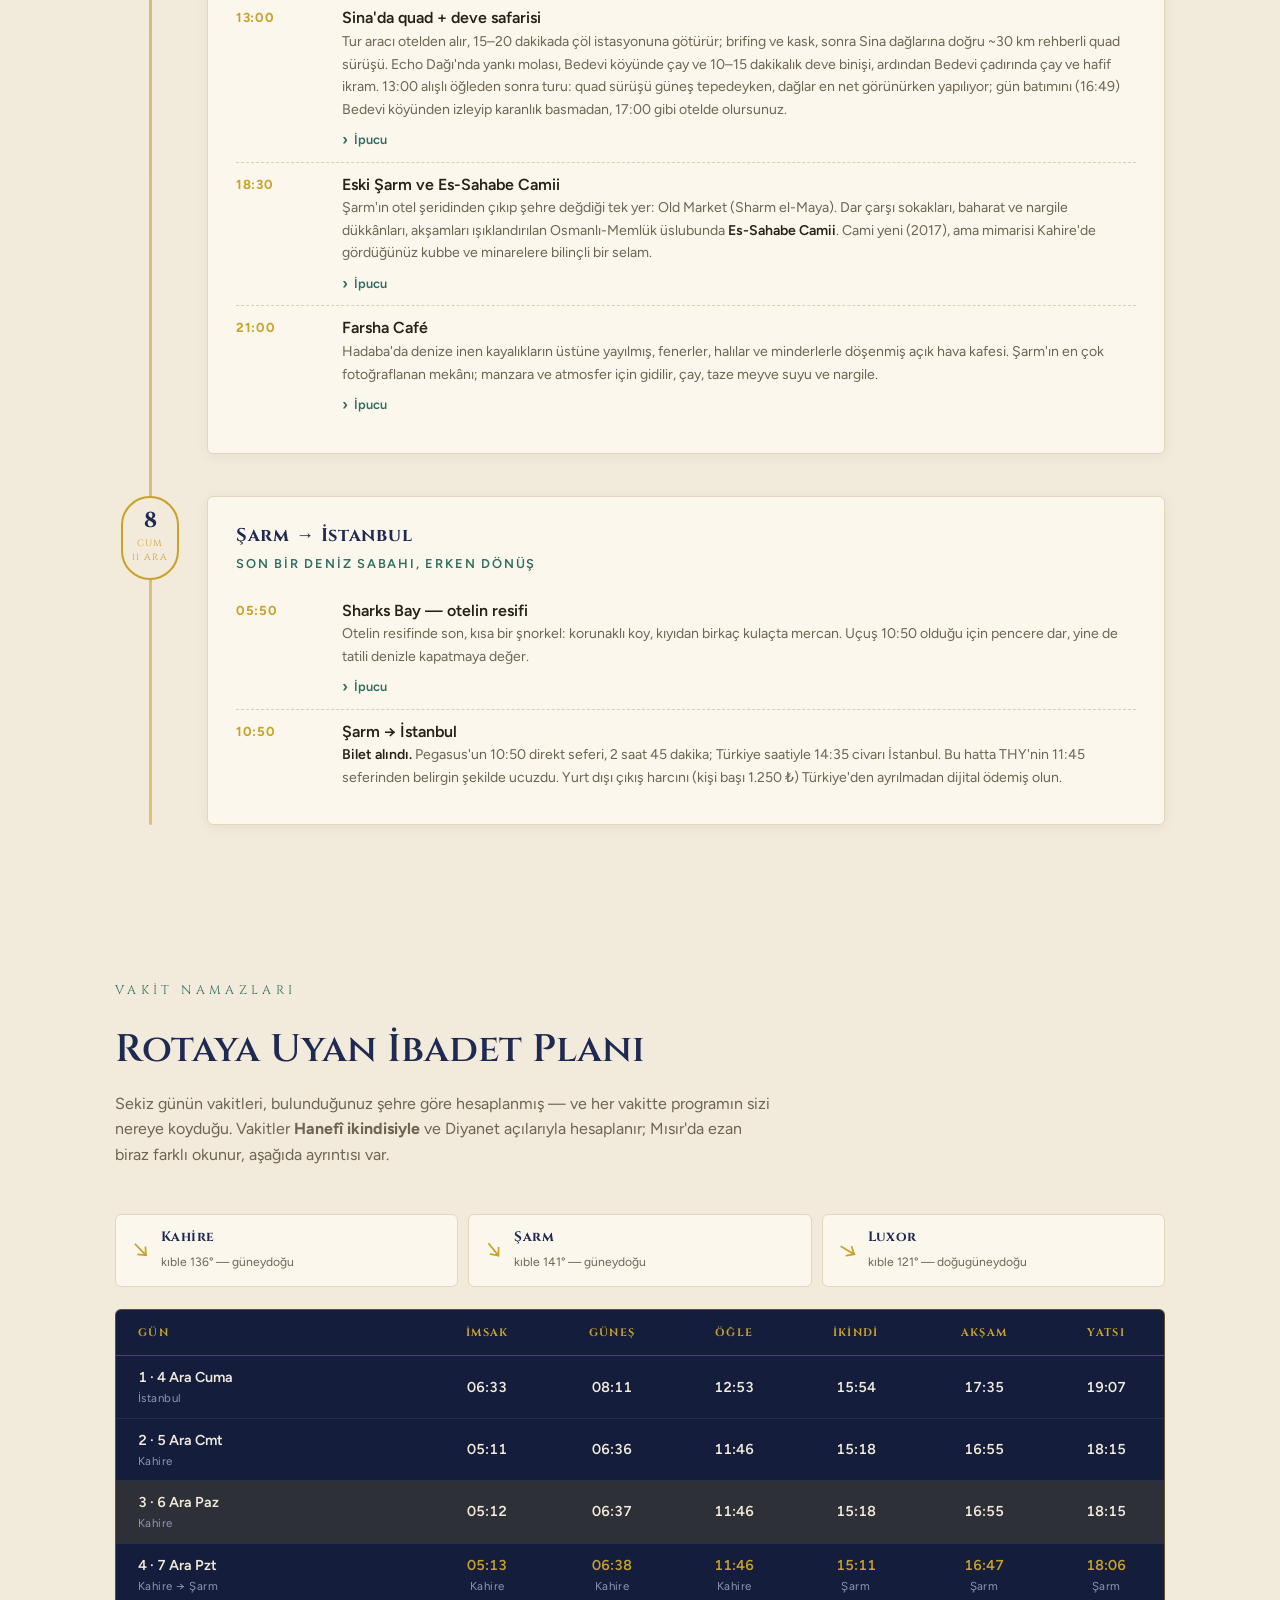
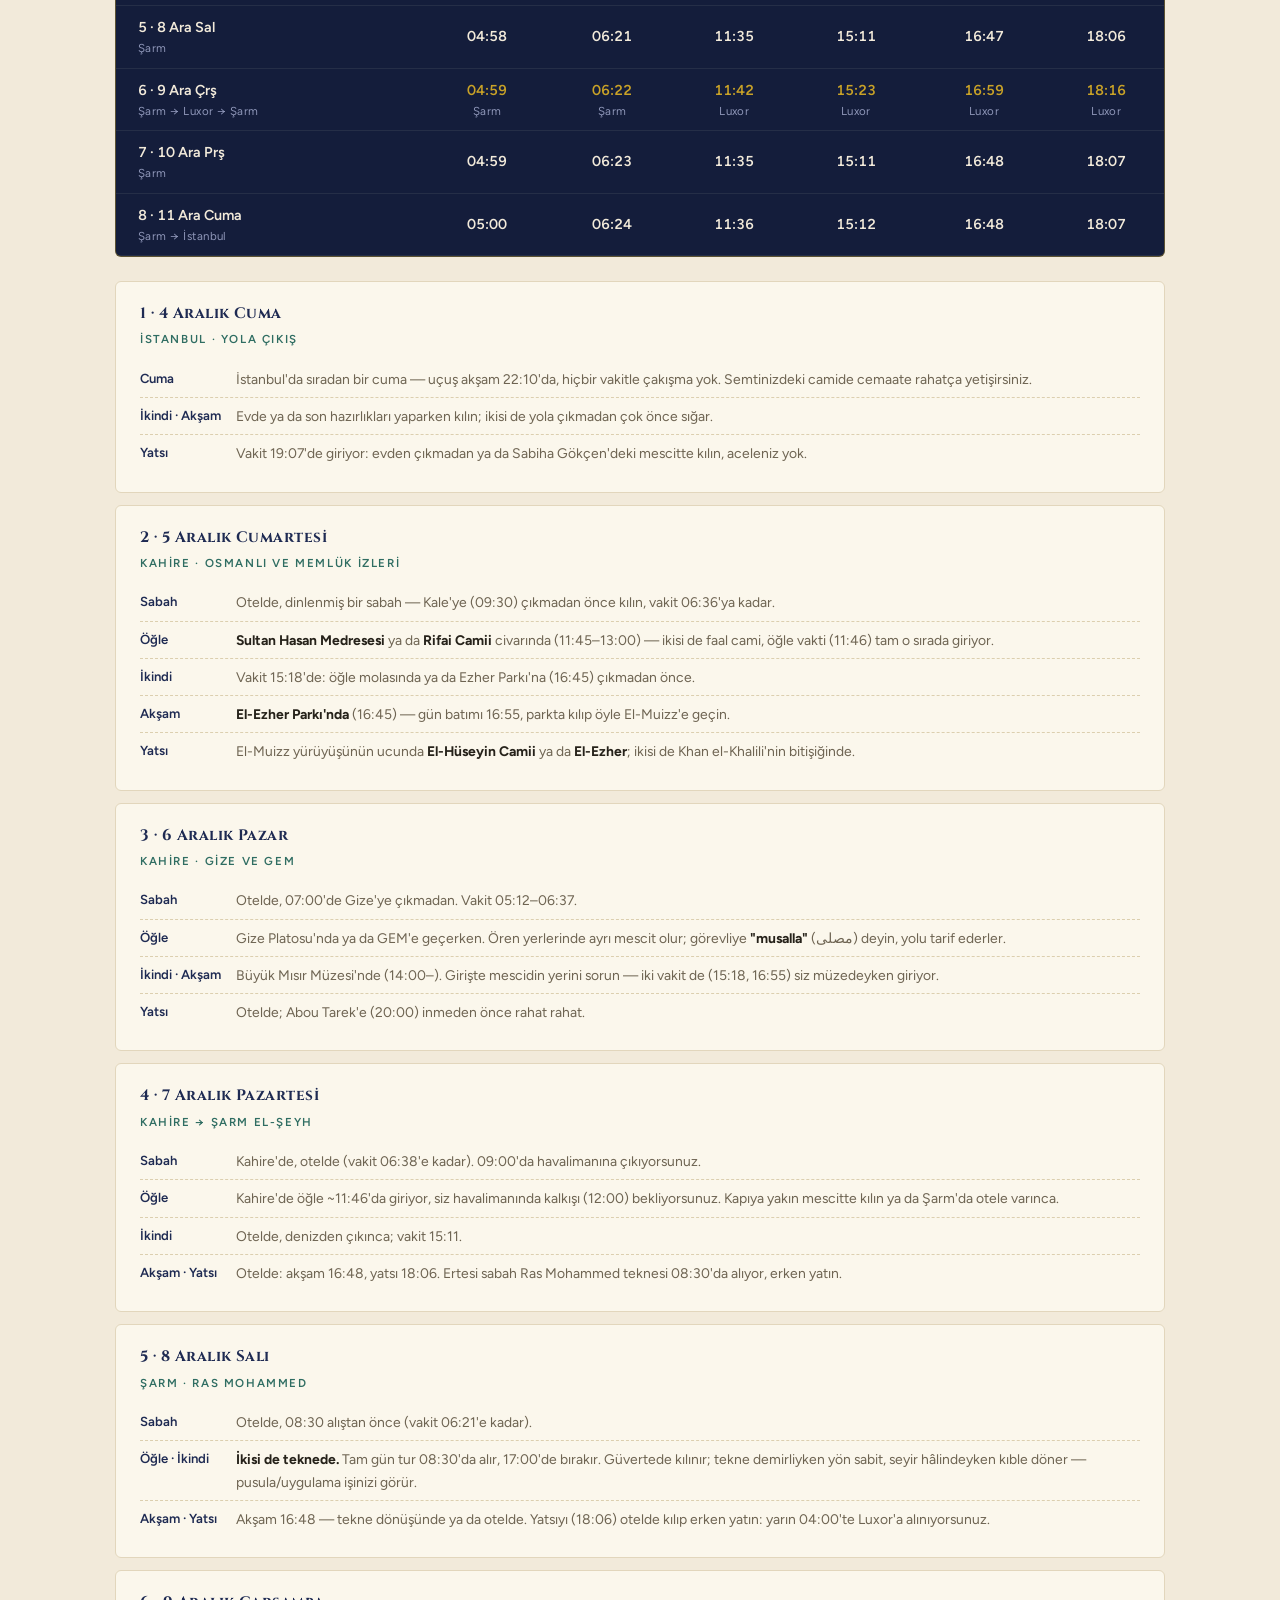
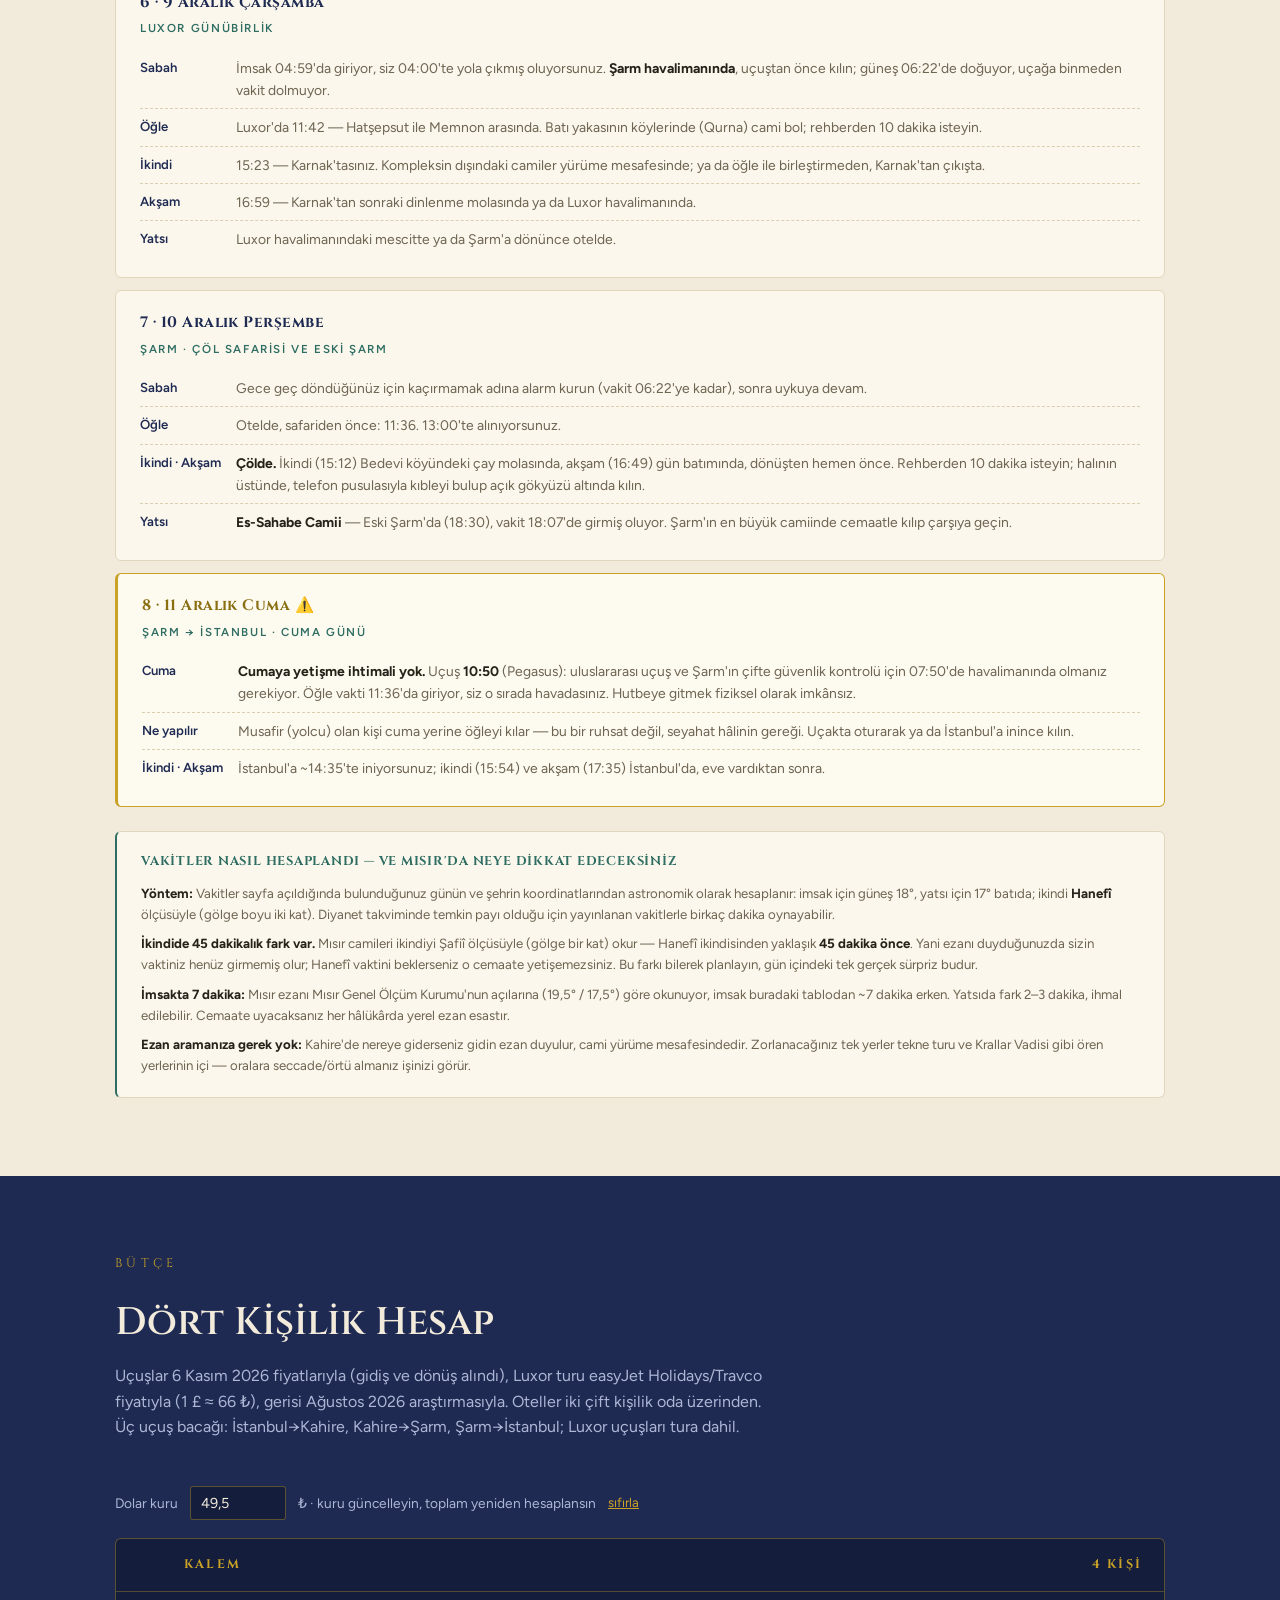
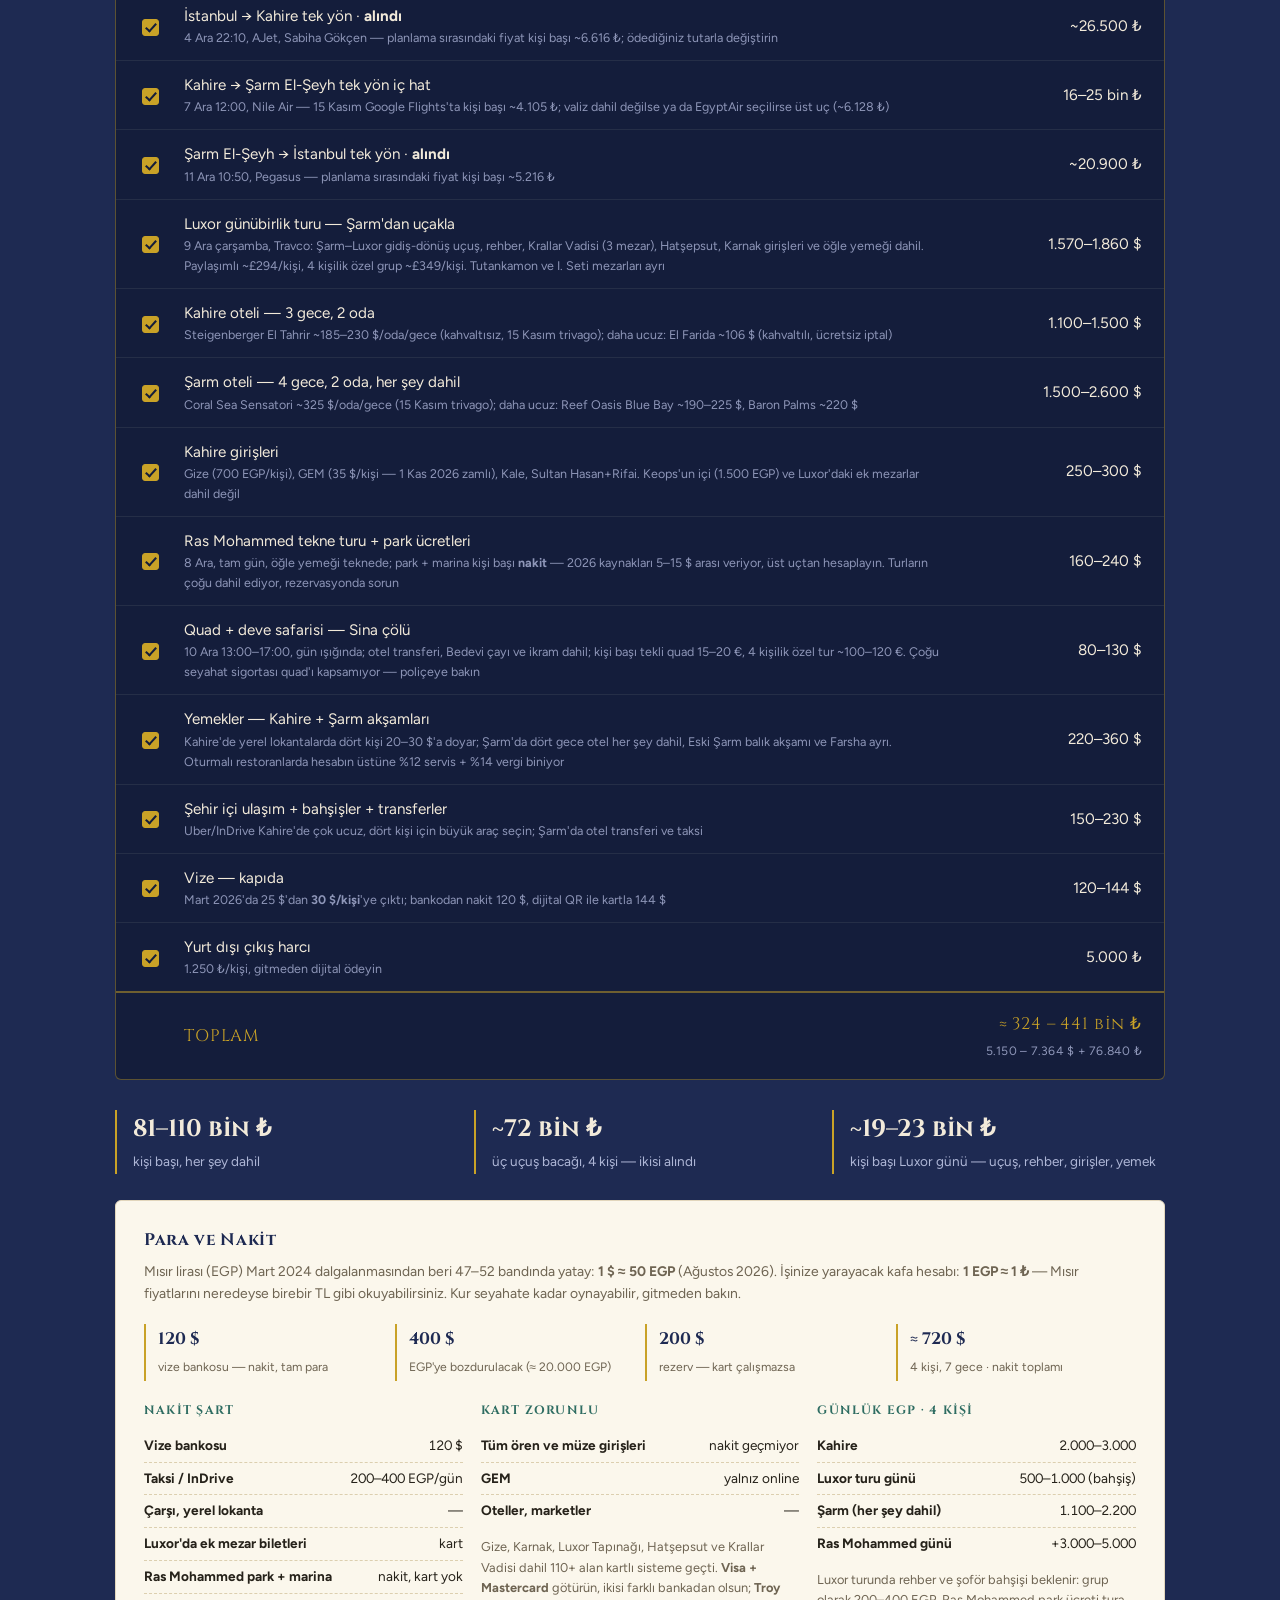
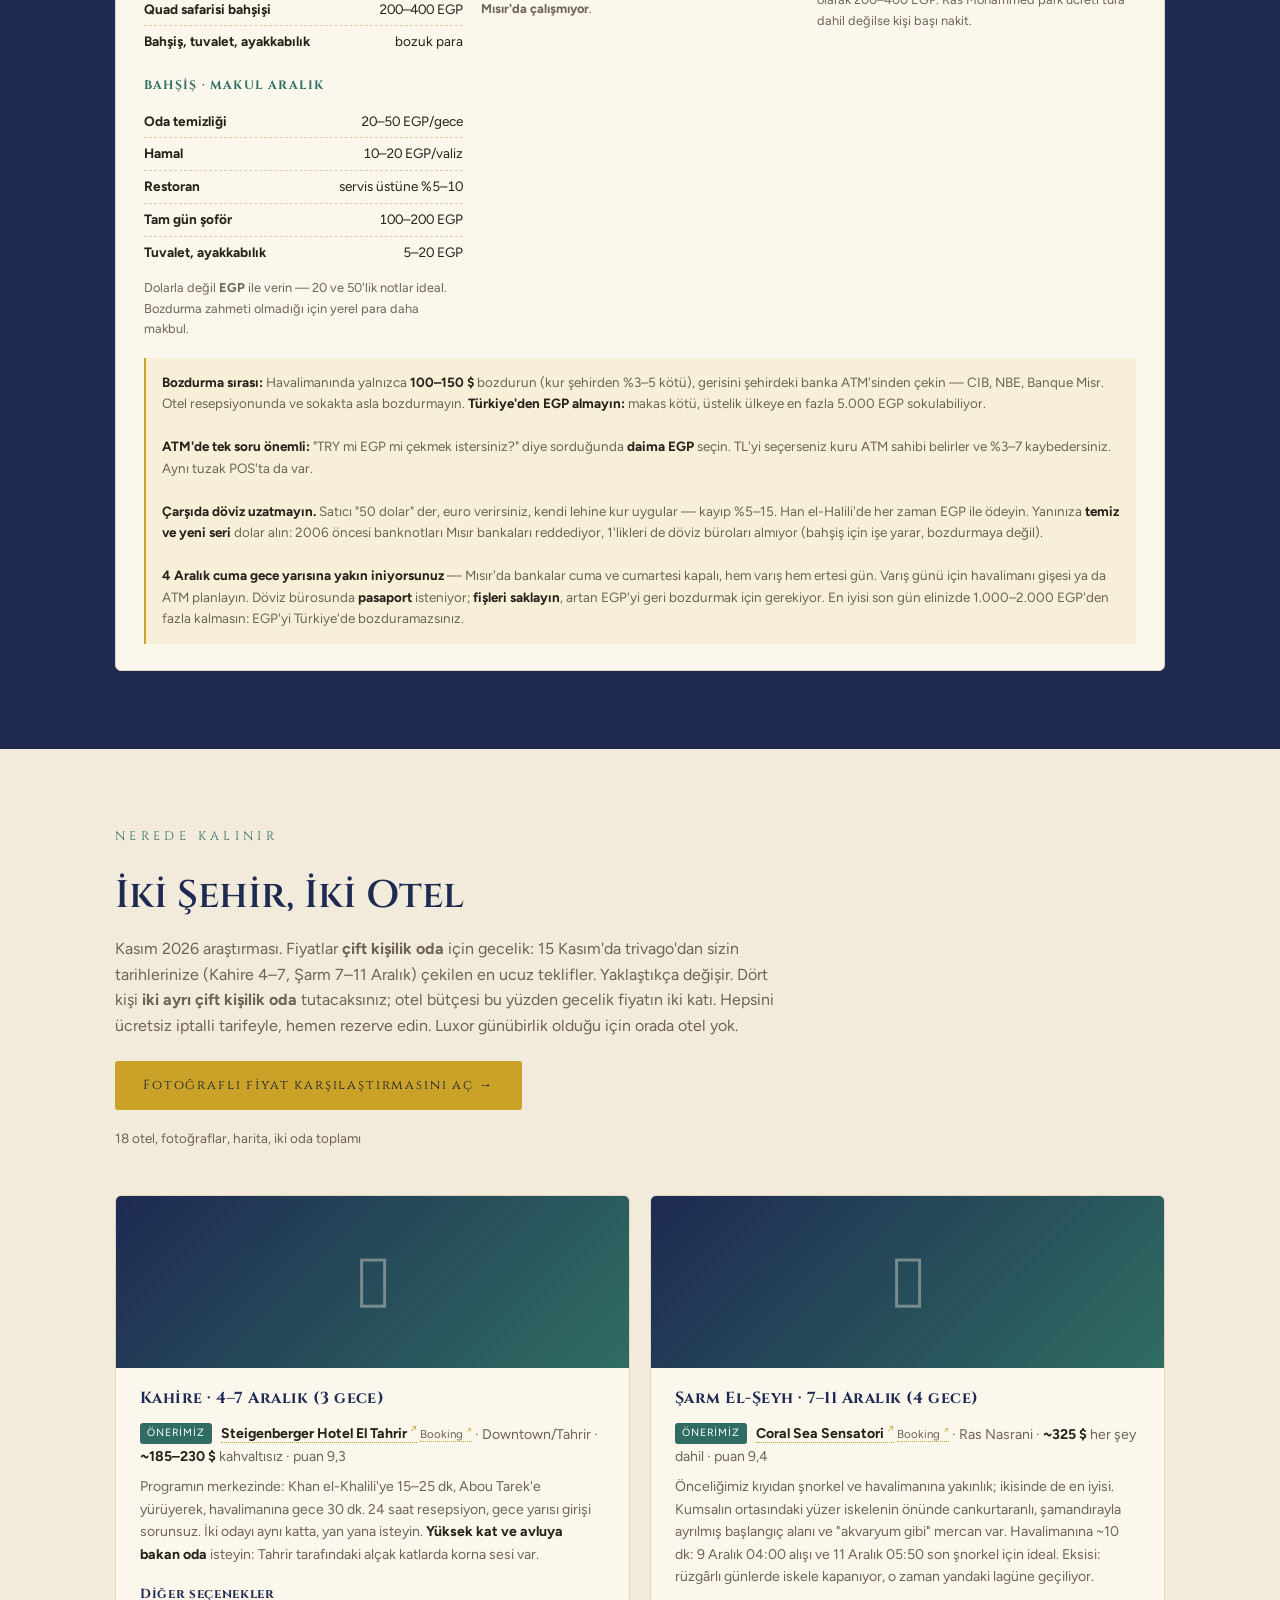
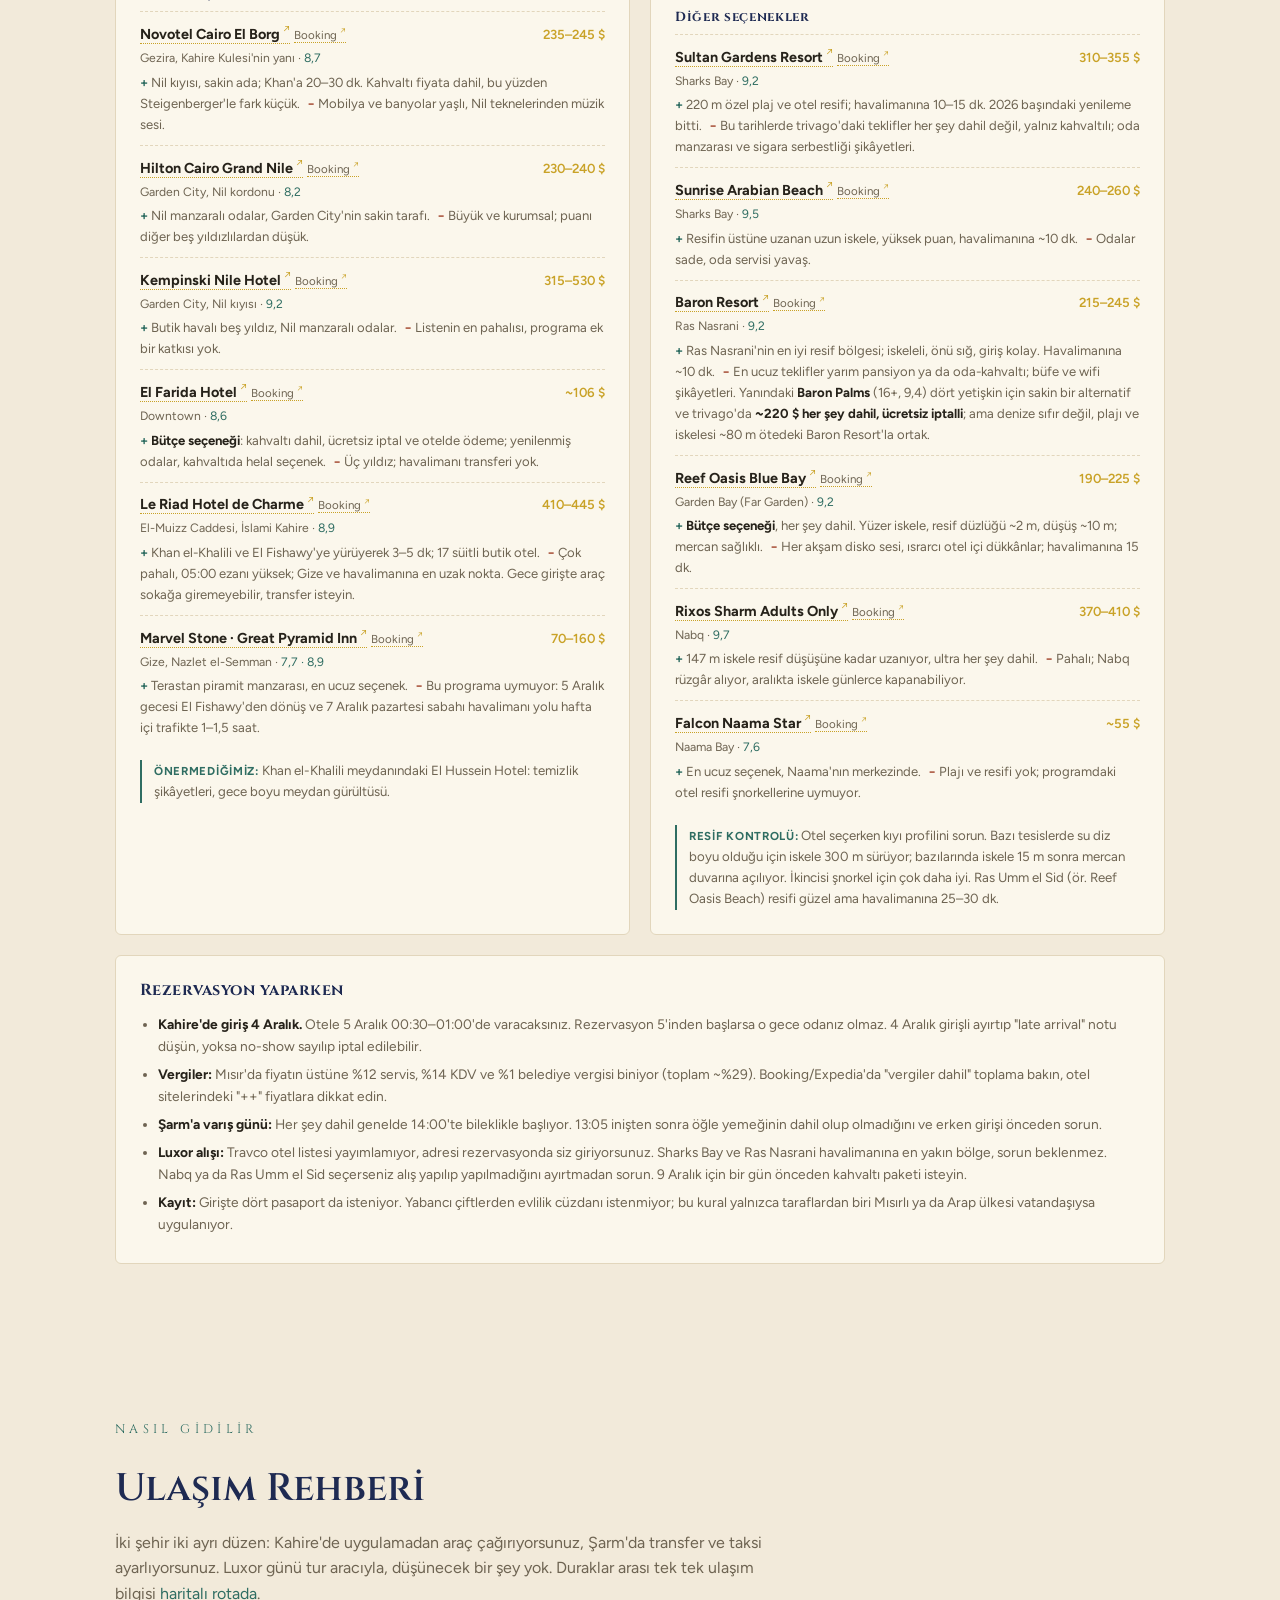
==== commit 99d1a372: "Safariyi 10 Aralık öğleden sonraya al (gün ışığında); dış cephesi olmayan otelleri çıkar, 5 alternat" ====
--- a/index.html
+++ b/index.html
@@ -483,15 +483,14 @@
         <div class="day-card">
           <div class="duo">
             <div class="photo"><img class="wm" data-f='["SharmElSheikhEgypt-SharksBay byDanielCsorfoly.JPG","Sharm el-Sheikh , photo by Hatem Moushir 71.jpg"]' alt="Sharks Bay, Şarm El-Şeyh"><span class="cap">Sharks Bay, Kızıldeniz</span></div>
-            <div class="photo"><img class="wm" data-f='["Sharm elshiekh desert and mountains.jpg","Dessert Safari.jpg"]' alt="Sina çölü"><span class="cap">Sina çölü — akşam safarisi</span></div>
+            <div class="photo"><img class="wm" data-f='["SharmElSheikhEgypt-SharksBay byDanielCsorfoly.JPG","Sharm el-Sheikh , photo by Hatem Moushir 71.jpg"]' alt="Sharks Bay, Şarm El-Şeyh"><span class="cap">Sharks Bay — ilk öğleden sonra</span></div>
           </div>
           <div class="day-body">
             <h3>Kahire → Şarm El-Şeyh</h3>
-            <div class="theme">Öğleden Sonra Deniz, Akşam Çöl</div>
+            <div class="theme">Öğleden Sonra Otelin Resifi, Erken Akşam</div>
             <ul class="stops" data-gun="4">
               <li><span class="t">12:00</span><div class="what"><b>Kahire → Şarm El-Şeyh</b><span>Nile Air'ın 12:00 seferi, Şarm'a 13:05 varış. 15 Kasım'da Google Flights'ta kişi başı ~4.105 ₺, günün en uygun fiyatlı makul saatli seferi. Otele 13:30 gibi varıyorsunuz, check-in saatine (genelde 14:00) tam denk geliyor. Alternatifler: EgyptAir 09:05 (10:05 varış, ~6.128 ₺) daha uzun bir deniz öğleden sonrası isteyene; Air Cairo 06:00 (~3.992 ₺) en ucuzu ama 03:30 kalkış demek. Air Cairo'nun 11:00 seferinde yalnız Premium Economy kalmış (~6.118 ₺).</span><details class="devam"><summary>İpucu</summary><span class="ipucu-mini"><b>Bagaj hakkını biletinizde kontrol edin</b>: Nile Air'ın en ucuz tarifesinde valiz dahil olmayabilir, dört valizin ek ücreti EgyptAir farkını kapatabilir; satın almadan önce karşılaştırın. Kahire'den 09:00'da çıkın, trafiğe pay bırakın. Şarm'a Kahire'den gelenlerde vize kontrolü yok, iç hat gibi çıkıyorsunuz.</span></details></div></li>
               <li><span class="t">14:00</span><div class="what"><b>Otelin resifi</b><span>Havalimanından otele 10–15 dakika. Check-in (genelde 14:00; erken girişi önceden sorun), öğle yemeği ve ilk şnorkel: Ras Nasrani ya da Sharks Bay'deki otellerin kendi resifi, kıyıdan birkaç kulaçta mercan. Kahire'nin gürültüsünden sonra ilk sessiz öğleden sonra.</span><details class="devam"><summary>İpucu</summary><span class="ipucu-mini">Aralık başında deniz ~24–25°C, hava gündüz ~26°C; su ilk anda serin gelir ama 10 dakikada alışılır. Güneş 16:48'de batıyor, 15:30'dan sonra resif gölgede kalıyor; denize öğleden hemen sonra girin. Deniz ayakkabısı şart, cankurtaran yoksa yalnız yüzmeyin.</span></details></div></li>
-              <li><span class="t">18:00</span><div class="what"><b>Sina'da quad + deve safarisi</b><span>Tur aracı otelden alır, 15–20 dakikada çöl istasyonuna götürür; brifing ve kask, sonra Sina dağlarına doğru ~30 km rehberli quad sürüşü. Echo Dağı'nda yankı molası, Bedevi köyünde çay ve 10–15 dakikalık deve binişi, ardından Bedevi kampında akşam yemeği. Toplam 3 saat; gün batımı 16:48 olduğu için tur karanlıkta geçiyor. Işık değil, çöl gecesi, yıldızlar ve ateş başı sohbeti asıl kazanç.</span><details class="devam"><summary>İpucu</summary><span class="ipucu-mini">Şarm'daki ilk akşam için ideal: öğleden sonra deniz, akşam çöl, 21:00 gibi otelde olursunuz; yarın sabah Ras Mohammed teknesi 08:30'da alıyor. Erken yatmak isterseniz 14:30–15:00 alışlı <b>gün batımı turunu</b> seçin, 19:00'da dönersiniz. <b>Kişi başı tekli quad alın</b> (15–20 €): çift kişilik turlarda arkada oturan toz yutar. Dört kişi için özel tur ~100–120 € ve 30 araçlık konvoydan kurtarır. <a href="https://www.getyourguide.com/sharm-el-sheikh-l408/" target="_blank" rel="noopener">GetYourGuide</a> veya <a href="https://www.viator.com/Sharm-el-Sheikh/d827" target="_blank" rel="noopener">Viator</a>'dan ücretsiz iptalli ayırtın, alış saatini bir gece önce WhatsApp'tan teyit ettirin. Bakiyeyi online ödeyin; yanınıza yalnız bahşiş için 200–400 EGP. <b>Ekipman:</b> kapalı ayakkabı zorunlu, uzun kol ve pantolon, toz için buff ya da şal, çöl gecesi Aralık'ta soğuk: mont alın. Kask takmadan sürmeyin. <b>Sigorta:</b> seyahat sigortalarının çoğu quad kazasını kapsam dışı tutuyor, poliçede "motorlu araç / ATV" istisnasına bakın.</span></details></div></li>
             </ul>
           </div>
         </div>
@@ -540,15 +539,16 @@
         <div class="cartouche"><b>7</b><span>PRŞ<br> 10 ARA</span></div>
         <div class="day-card">
           <div class="duo">
-            <div class="photo"><img class="wm" data-f='["Sharm el-Sheikh , photo by Hatem Moushir 71.jpg","SharmElSheikhEgypt-SharksBay byDanielCsorfoly.JPG"]' alt="Şarm El-Şeyh kıyısı"><span class="cap">Şarm El-Şeyh kıyısı</span></div>
+            <div class="photo"><img class="wm" data-f='["Sharm elshiekh desert and mountains.jpg","Dessert Safari.jpg"]' alt="Sina çölü"><span class="cap">Sina çölü — gün ışığında safari</span></div>
             <div class="photo"><img class="wm" data-f='["Al-Sahaba Mosque in Sharm El-Sheikh.jpg","Al Sahaba Mosque-Sharm.jpg","Sharm El Sheikh Old Market - panoramio.jpg"]' alt="Es-Sahabe Camii, Eski Şarm"><span class="cap">Es-Sahabe Camii, Eski Şarm</span></div>
           </div>
           <div class="day-body">
-            <h3>Serbest Gün ve Eski Şarm</h3>
-            <div class="theme">Luxor'dan Sonra Dinlenme, Akşam Çarşı <span class="tag">yedek gün</span></div>
+            <h3>Çöl Safarisi ve Eski Şarm</h3>
+            <div class="theme">Sabah Dinlenme, Öğleden Sonra Çöl, Akşam Çarşı <span class="tag">yedek gün</span></div>
             <ul class="stops" data-gun="7">
-              <li><span class="t">10:00</span><div class="what"><b>Otelde serbest gün</b><span>Luxor'un 17 saatinden sonra programsız bir gün. Geç kahvaltı, otelin resifinde şnorkel, havuz başında kitap. Bu gün aynı zamanda <b>yedek gün</b>: 8 Aralık'ta rüzgâr yüzünden Ras Mohammed teknesi iptal olursa tur buraya kayar.</span><details class="devam"><summary>İpucu</summary><span class="ipucu-mini">Denize öğleden önce ve öğleden hemen sonra girin; güneş 16:48'de batıyor ve 15:30'dan sonra resif gölgede kalıyor. Bir tekne günü daha isteyenler için <b>Tiran Adası</b> turu var (Ras Mohammed'den daha sığ ve sakin resifler, kişi başı ~25–40 $); ama Luxor'un ertesi günü çoğu kişi dinlenmeyi seçiyor. Naama Bay'de yürüyüş ya da cam tabanlı tekne de hafif seçenekler.</span></details></div></li>
-              <li><span class="t">18:30</span><div class="what"><b>Eski Şarm ve Es-Sahabe Camii</b><span>Şarm'ın otel şeridinden çıkıp şehre değdiği tek yer: Old Market (Sharm el-Maya). Dar çarşı sokakları, baharat ve nargile dükkânları, akşamları ışıklandırılan Osmanlı-Memlük üslubunda <b>Es-Sahabe Camii</b>. Cami yeni (2017), ama mimarisi Kahire'de gördüğünüz kubbe ve minarelere bilinçli bir selam.</span><details class="devam"><summary>İpucu</summary><span class="ipucu-mini">Gündüzü otelde geçirip 18:30'da çıkın. Akşam yemeği için çarşıdaki balık lokantalarında tezgâhtan balığı seçip tartıyla ödüyorsunuz: <b>kilo fiyatını ve pişirme ücretini önceden sorun</b>. Camide akşam ya da yatsıya cemaatle yetişebilirsiniz. Çarşıda pazarlık kuralı Kahire ile aynı. Otelden taksi 20–25 dakika; dönüş fiyatını da gidişte konuşun.</span></details></div></li>
+              <li><span class="t">10:00</span><div class="what"><b>Otelde serbest gün</b><span>Luxor'un 17 saatinden sonra programsız bir sabah. Geç kahvaltı, otelin resifinde şnorkel, havuz başında kitap; 13:00'te çöl safarisi alıyor. Bu gün aynı zamanda <b>yedek gün</b>: 8 Aralık'ta rüzgâr yüzünden Ras Mohammed teknesi iptal olursa tekne buraya kayar, safari de 7 Aralık öğleden sonrasına (14:30 alış) ya da 11 Aralık'tan önceki boş bir saate alınır.</span><details class="devam"><summary>İpucu</summary><span class="ipucu-mini">Denize öğleden önce girin; ışık 10:00–12:00 arası resifte en iyisi. Safari 13:00'te aldığı için öğle yemeğini 12:00'de yiyin ve mayodan çıkıp kapalı ayakkabıyla hazır olun. Luxor'dan sonra yorgunsanız safariyi kısaltıp yalnızca deve ve Bedevi çayı olan 2 saatlik turu seçebilirsiniz.</span></details></div></li>
+              <li><span class="t">13:00</span><div class="what"><b>Sina'da quad + deve safarisi</b><span>Tur aracı otelden alır, 15–20 dakikada çöl istasyonuna götürür; brifing ve kask, sonra Sina dağlarına doğru ~30 km rehberli quad sürüşü. Echo Dağı'nda yankı molası, Bedevi köyünde çay ve 10–15 dakikalık deve binişi, ardından Bedevi çadırında çay ve hafif ikram. 13:00 alışlı öğleden sonra turu: quad sürüşü güneş tepedeyken, dağlar en net görünürken yapılıyor; gün batımını (16:49) Bedevi köyünden izleyip karanlık basmadan, 17:00 gibi otelde olursunuz.</span><details class="devam"><summary>İpucu</summary><span class="ipucu-mini">Luxor'un ertesi günü sabahı otelde dinlenip öğle yemeğinden sonra çıkın; 18:30'daki Eski Şarm'a yetişmek için aradaki 1,5 saat duş ve hazırlık. Turu ayırtırken <b>13:00–13:30 alışlı, gün batımında biten</b> turu isteyin; 15:00 sonrası alışlı "sunset safari"ler ve akşam turları dönüşte karanlığa kalıyor. <b>Kişi başı tekli quad alın</b> (15–20 €): çift kişilik turlarda arkada oturan toz yutar. Dört kişi için özel tur ~100–120 € ve 30 araçlık konvoydan kurtarır. <a href="https://www.getyourguide.com/sharm-el-sheikh-l408/" target="_blank" rel="noopener">GetYourGuide</a> veya <a href="https://www.viator.com/Sharm-el-Sheikh/d827" target="_blank" rel="noopener">Viator</a>'dan ücretsiz iptalli ayırtın, alış saatini bir gece önce WhatsApp'tan teyit ettirin. Bakiyeyi online ödeyin; yanınıza yalnız bahşiş için 200–400 EGP. <b>Ekipman:</b> kapalı ayakkabı zorunlu, uzun kol ve pantolon, toz için buff ya da şal, gün batımından sonra hava hızla serinliyor: ince bir mont alın. Kask takmadan sürmeyin. <b>Sigorta:</b> seyahat sigortalarının çoğu quad kazasını kapsam dışı tutuyor, poliçede "motorlu araç / ATV" istisnasına bakın.</span></details></div></li>
+              <li><span class="t">18:30</span><div class="what"><b>Eski Şarm ve Es-Sahabe Camii</b><span>Şarm'ın otel şeridinden çıkıp şehre değdiği tek yer: Old Market (Sharm el-Maya). Dar çarşı sokakları, baharat ve nargile dükkânları, akşamları ışıklandırılan Osmanlı-Memlük üslubunda <b>Es-Sahabe Camii</b>. Cami yeni (2017), ama mimarisi Kahire'de gördüğünüz kubbe ve minarelere bilinçli bir selam.</span><details class="devam"><summary>İpucu</summary><span class="ipucu-mini">Safariden 17:00 gibi dönüp duş alın, 18:30'da çıkın. Akşam yemeği için çarşıdaki balık lokantalarında tezgâhtan balığı seçip tartıyla ödüyorsunuz: <b>kilo fiyatını ve pişirme ücretini önceden sorun</b>. Camide akşam ya da yatsıya cemaatle yetişebilirsiniz. Çarşıda pazarlık kuralı Kahire ile aynı. Otelden taksi 20–25 dakika; dönüş fiyatını da gidişte konuşun.</span></details></div></li>
               <li><span class="t">21:00</span><div class="what"><b>Farsha Café</b><span>Hadaba'da denize inen kayalıkların üstüne yayılmış, fenerler, halılar ve minderlerle döşenmiş açık hava kafesi. Şarm'ın en çok fotoğraflanan mekânı; manzara ve atmosfer için gidilir, çay, taze meyve suyu ve nargile.</span><details class="devam"><summary>İpucu</summary><span class="ipucu-mini">Akşamüstü ve gün batımı saatlerinde uzun kuyruk oluyor; gidenler <b>21:00'den sonra</b> çok daha sakin olduğunu söylüyor. Girişte sıra fişi alıp bekliyorsunuz. Fiyatlar turistik mekâna göre makul, ama menüdeki fiyata servis eklenebilir. Merdivenler dik ve karanlık; düz tabanlı ayakkabı giyin. Eski Şarm'dan taksiyle 10 dakika.</span></details></div></li>
             </ul>
           </div>
@@ -633,7 +633,7 @@
         <li><span class="v">Sabah</span><span>Kahire'de, otelde (vakit 06:38'e kadar). 09:00'da havalimanına çıkıyorsunuz.</span></li>
         <li><span class="v">Öğle</span><span>Kahire'de öğle ~11:46'da giriyor, siz havalimanında kalkışı (12:00) bekliyorsunuz. Kapıya yakın mescitte kılın ya da Şarm'da otele varınca.</span></li>
         <li><span class="v">İkindi</span><span>Otelde, denizden çıkınca; vakit 15:11.</span></li>
-        <li><span class="v">Akşam · Yatsı</span><span><b>Çölde.</b> 18:00'de alınıyorsunuz; akşam (16:48) ondan önce otelde, yatsı (18:06) Bedevi kampında. Rehber mola veriyor; halının üstünde, telefon pusulasıyla kıbleyi bulup açık gökyüzü altında kılın.</span></li>
+        <li><span class="v">Akşam · Yatsı</span><span>Otelde: akşam 16:48, yatsı 18:06. Ertesi sabah Ras Mohammed teknesi 08:30'da alıyor, erken yatın.</span></li>
       </ul>
     </div>
 
@@ -661,10 +661,11 @@
 
     <div class="ibadet-gun">
       <h3>7 · 10 Aralık Perşembe</h3>
-      <div class="yer">Şarm · serbest gün ve Eski Şarm</div>
+      <div class="yer">Şarm · çöl safarisi ve Eski Şarm</div>
       <ul>
         <li><span class="v">Sabah</span><span>Gece geç döndüğünüz için kaçırmamak adına alarm kurun (vakit 06:22'ye kadar), sonra uykuya devam.</span></li>
-        <li><span class="v">Öğle · İkindi · Akşam</span><span>Hepsi otelde, rahat rahat: 11:36, 15:12, 16:49.</span></li>
+        <li><span class="v">Öğle</span><span>Otelde, safariden önce: 11:36. 13:00'te alınıyorsunuz.</span></li>
+        <li><span class="v">İkindi · Akşam</span><span><b>Çölde.</b> İkindi (15:12) Bedevi köyündeki çay molasında, akşam (16:49) gün batımında, dönüşten hemen önce. Rehberden 10 dakika isteyin; halının üstünde, telefon pusulasıyla kıbleyi bulup açık gökyüzü altında kılın.</span></li>
         <li><span class="v">Yatsı</span><span><b>Es-Sahabe Camii</b> — Eski Şarm'da (18:30), vakit 18:07'de girmiş oluyor. Şarm'ın en büyük camiinde cemaatle kılıp çarşıya geçin.</span></li>
       </ul>
     </div>
@@ -712,11 +713,11 @@
         <tr data-try-min="16420" data-try-max="24512"><td class="sec"><input class="b-check" type="checkbox" checked aria-label="Kahire – Şarm iç hattını hesaba dahil et"></td><td>Kahire → Şarm El-Şeyh tek yön iç hat<small>7 Ara 12:00, Nile Air — 15 Kasım Google Flights'ta kişi başı ~4.105 ₺; valiz dahil değilse ya da EgyptAir seçilirse üst uç (~6.128 ₺)</small></td><td>16–25 bin ₺</td></tr>
         <tr data-try-min="20864" data-try-max="20864"><td class="sec"><input class="b-check" type="checkbox" checked aria-label="Şarm – İstanbul uçuşunu hesaba dahil et"></td><td>Şarm El-Şeyh → İstanbul tek yön · <b>alındı</b><small>11 Ara 10:50, Pegasus — planlama sırasındaki fiyat kişi başı ~5.216 ₺</small></td><td>~20.900 ₺</td></tr>
         <tr data-min="1570" data-max="1860"><td class="sec"><input class="b-check" type="checkbox" checked aria-label="Luxor günübirlik turunu hesaba dahil et"></td><td>Luxor günübirlik turu — Şarm'dan uçakla<small>9 Ara çarşamba, Travco: Şarm–Luxor gidiş-dönüş uçuş, rehber, Krallar Vadisi (3 mezar), Hatşepsut, Karnak girişleri ve öğle yemeği dahil. Paylaşımlı ~£294/kişi, 4 kişilik özel grup ~£349/kişi. Tutankamon ve I. Seti mezarları ayrı</small></td><td>1.570–1.860 $</td></tr>
-        <tr data-min="1100" data-max="1500"><td class="sec"><input class="b-check" type="checkbox" checked aria-label="Kahire otelini hesaba dahil et"></td><td>Kahire oteli — 3 gece, 2 oda<small>Steigenberger El Tahrir ~185–230 $/oda/gece (kahvaltısız, 15 Kasım trivago); bütçe seçeneği Tahrir Plaza Suites ~50 $</small></td><td>1.100–1.500 $</td></tr>
+        <tr data-min="1100" data-max="1500"><td class="sec"><input class="b-check" type="checkbox" checked aria-label="Kahire otelini hesaba dahil et"></td><td>Kahire oteli — 3 gece, 2 oda<small>Steigenberger El Tahrir ~185–230 $/oda/gece (kahvaltısız, 15 Kasım trivago); daha ucuz: El Farida ~106 $ (kahvaltılı, ücretsiz iptal)</small></td><td>1.100–1.500 $</td></tr>
         <tr data-min="1500" data-max="2600"><td class="sec"><input class="b-check" type="checkbox" checked aria-label="Şarm otelini hesaba dahil et"></td><td>Şarm oteli — 4 gece, 2 oda, her şey dahil<small>Coral Sea Sensatori ~325 $/oda/gece (15 Kasım trivago); daha ucuz: Reef Oasis Blue Bay ~190–225 $, Baron Palms ~220 $</small></td><td>1.500–2.600 $</td></tr>
         <tr data-min="250" data-max="300"><td class="sec"><input class="b-check" type="checkbox" checked aria-label="Kahire girişlerini hesaba dahil et"></td><td>Kahire girişleri<small>Gize (700 EGP/kişi), GEM (35 $/kişi — 1 Kas 2026 zamlı), Kale, Sultan Hasan+Rifai. Keops'un içi (1.500 EGP) ve Luxor'daki ek mezarlar dahil değil</small></td><td>250–300 $</td></tr>
         <tr data-min="160" data-max="240"><td class="sec"><input class="b-check" type="checkbox" checked aria-label="Ras Mohammed turunu hesaba dahil et"></td><td>Ras Mohammed tekne turu + park ücretleri<small>8 Ara, tam gün, öğle yemeği teknede; park + marina kişi başı <b>nakit</b> — 2026 kaynakları 5–15 $ arası veriyor, üst uçtan hesaplayın. Turların çoğu dahil ediyor, rezervasyonda sorun</small></td><td>160–240 $</td></tr>
-        <tr data-min="80" data-max="130"><td class="sec"><input class="b-check" type="checkbox" checked aria-label="Quad ve deve safarisini hesaba dahil et"></td><td>Quad + deve safarisi — Sina çölü<small>7 Ara akşamı, 3 saat, otel transferi ve Bedevi yemeği dahil; kişi başı tekli quad 15–20 €, 4 kişilik özel tur ~100–120 €. Çoğu seyahat sigortası quad'ı kapsamıyor — poliçeye bakın</small></td><td>80–130 $</td></tr>
+        <tr data-min="80" data-max="130"><td class="sec"><input class="b-check" type="checkbox" checked aria-label="Quad ve deve safarisini hesaba dahil et"></td><td>Quad + deve safarisi — Sina çölü<small>10 Ara 13:00–17:00, gün ışığında; otel transferi, Bedevi çayı ve ikram dahil; kişi başı tekli quad 15–20 €, 4 kişilik özel tur ~100–120 €. Çoğu seyahat sigortası quad'ı kapsamıyor — poliçeye bakın</small></td><td>80–130 $</td></tr>
         <tr data-min="220" data-max="360"><td class="sec"><input class="b-check" type="checkbox" checked aria-label="Yemekleri hesaba dahil et"></td><td>Yemekler — Kahire + Şarm akşamları<small>Kahire'de yerel lokantalarda dört kişi 20–30 $'a doyar; Şarm'da dört gece otel her şey dahil, Eski Şarm balık akşamı ve Farsha ayrı. Oturmalı restoranlarda hesabın üstüne %12 servis + %14 vergi biniyor</small></td><td>220–360 $</td></tr>
         <tr data-min="150" data-max="230"><td class="sec"><input class="b-check" type="checkbox" checked aria-label="Şehir içi ulaşım ve bahşişleri hesaba dahil et"></td><td>Şehir içi ulaşım + bahşişler + transferler<small>Uber/InDrive Kahire'de çok ucuz, dört kişi için büyük araç seçin; Şarm'da otel transferi ve taksi</small></td><td>150–230 $</td></tr>
         <tr data-min="120" data-max="144"><td class="sec"><input class="b-check" type="checkbox" checked aria-label="Vizeyi hesaba dahil et"></td><td>Vize — kapıda<small>Mart 2026'da 25 $'dan <b>30 $/kişi</b>'ye çıktı; bankodan nakit 120 $, dijital QR ile kartla 144 $</small></td><td>120–144 $</td></tr>
@@ -805,7 +806,7 @@
       <div class="eyebrow">Nerede Kalınır</div>
       <h2>İki Şehir, İki Otel</h2>
       <p>Kasım 2026 araştırması. Fiyatlar <b>çift kişilik oda</b> için gecelik: 15 Kasım'da trivago'dan sizin tarihlerinize (Kahire 4–7, Şarm 7–11 Aralık) çekilen en ucuz teklifler. Yaklaştıkça değişir. Dört kişi <b>iki ayrı çift kişilik oda</b> tutacaksınız; otel bütçesi bu yüzden gecelik fiyatın iki katı. Hepsini ücretsiz iptalli tarifeyle, hemen rezerve edin. Luxor günübirlik olduğu için orada otel yok.</p>
-      <p class="o-karsi"><a class="hero-cta" href="oteller.html">Fotoğraflı fiyat karşılaştırmasını aç &rarr;</a> <span>16 otel, iki oda toplamı, ücretsiz iptal filtresi</span></p>
+      <p class="o-karsi"><a class="hero-cta" href="oteller.html">Fotoğraflı fiyat karşılaştırmasını aç &rarr;</a> <span>18 otel, fotoğraflar, harita, iki oda toplamı</span></p>
     </div>
 
     <div class="ul-grid">
@@ -819,7 +820,7 @@
           <li><div class="o-ust"><span class="o-ad"><a class="otel-l" href="https://www.google.com/maps/search/?api=1&amp;query=Novotel+Cairo+El+Borg+Zamalek" target="_blank" rel="noopener"><b>Novotel Cairo El Borg</b></a> <a class="otel-l bk" href="https://www.booking.com/searchresults.html?ss=Novotel%20Cairo%20El%20Borg%20Zamalek" target="_blank" rel="noopener">Booking</a></span><span class="o-fiyat">235–245 $</span></div><div class="o-alt">Gezira, Kahire Kulesi'nin yanı · <span class="o-puan">8,7</span></div><p><span class="o-arti">+</span> Nil kıyısı, sakin ada; Khan'a 20–30 dk. Kahvaltı fiyata dahil, bu yüzden Steigenberger'le fark küçük. <span class="o-eksi">−</span> Mobilya ve banyolar yaşlı, Nil teknelerinden müzik sesi.</p></li>
           <li><div class="o-ust"><span class="o-ad"><a class="otel-l" href="https://www.google.com/maps/search/?api=1&amp;query=Hilton+Cairo+Grand+Nile" target="_blank" rel="noopener"><b>Hilton Cairo Grand Nile</b></a> <a class="otel-l bk" href="https://www.booking.com/searchresults.html?ss=Hilton%20Cairo%20Grand%20Nile" target="_blank" rel="noopener">Booking</a></span><span class="o-fiyat">230–240 $</span></div><div class="o-alt">Garden City, Nil kordonu · <span class="o-puan">8,2</span></div><p><span class="o-arti">+</span> Nil manzaralı odalar, Garden City'nin sakin tarafı. <span class="o-eksi">−</span> Büyük ve kurumsal; puanı diğer beş yıldızlılardan düşük.</p></li>
           <li><div class="o-ust"><span class="o-ad"><a class="otel-l" href="https://www.google.com/maps/search/?api=1&amp;query=Kempinski+Nile+Hotel+Cairo" target="_blank" rel="noopener"><b>Kempinski Nile Hotel</b></a> <a class="otel-l bk" href="https://www.booking.com/searchresults.html?ss=Kempinski%20Nile%20Hotel%20Cairo" target="_blank" rel="noopener">Booking</a></span><span class="o-fiyat">315–530 $</span></div><div class="o-alt">Garden City, Nil kıyısı · <span class="o-puan">9,2</span></div><p><span class="o-arti">+</span> Butik havalı beş yıldız, Nil manzaralı odalar. <span class="o-eksi">−</span> Listenin en pahalısı, programa ek bir katkısı yok.</p></li>
-          <li><div class="o-ust"><span class="o-ad"><a class="otel-l" href="https://www.google.com/maps/search/?api=1&amp;query=Tahrir+Plaza+Suites+Cairo" target="_blank" rel="noopener"><b>Tahrir Plaza Suites</b></a> <a class="otel-l bk" href="https://www.booking.com/searchresults.html?ss=Tahrir%20Plaza%20Suites%20Cairo" target="_blank" rel="noopener">Booking</a></span><span class="o-fiyat">45–50 $</span></div><div class="o-alt">Tahrir Meydanı · <span class="o-puan">8,4 (3.383 yorum)</span></div><p><span class="o-arti">+</span> <b>Bütçe seçeneği</b>: Steigenberger'le aynı konum, dörtte bir fiyatına; ücretsiz iptalli tarife var. <span class="o-eksi">−</span> Üç yıldız, kahvaltı dahil değil; konfor ve ses yalıtımı beş yıldızlılar düzeyinde değil. Ayırtmadan önce son yorumları okuyun.</p></li>
+          <li><div class="o-ust"><span class="o-ad"><a class="otel-l" href="https://www.google.com/maps/search/?api=1&amp;query=El+Farida+Hotel+Cairo" target="_blank" rel="noopener"><b>El Farida Hotel</b></a> <a class="otel-l bk" href="https://www.booking.com/searchresults.html?ss=El%20Farida%20Hotel%20Cairo" target="_blank" rel="noopener">Booking</a></span><span class="o-fiyat">~106 $</span></div><div class="o-alt">Downtown · <span class="o-puan">8,6</span></div><p><span class="o-arti">+</span> <b>Bütçe seçeneği</b>: kahvaltı dahil, ücretsiz iptal ve otelde ödeme; yenilenmiş odalar, kahvaltıda helal seçenek. <span class="o-eksi">−</span> Üç yıldız; havalimanı transferi yok.</p></li>
           <li><div class="o-ust"><span class="o-ad"><a class="otel-l" href="https://www.google.com/maps/search/?api=1&amp;query=Le+Riad+Hotel+de+Charme+Cairo" target="_blank" rel="noopener"><b>Le Riad Hotel de Charme</b></a> <a class="otel-l bk" href="https://www.booking.com/searchresults.html?ss=Le%20Riad%20Hotel%20de%20Charme%20Cairo" target="_blank" rel="noopener">Booking</a></span><span class="o-fiyat">410–445 $</span></div><div class="o-alt">El-Muizz Caddesi, İslami Kahire · <span class="o-puan">8,9</span></div><p><span class="o-arti">+</span> Khan el-Khalili ve El Fishawy'ye yürüyerek 3–5 dk; 17 süitli butik otel. <span class="o-eksi">−</span> Çok pahalı, 05:00 ezanı yüksek; Gize ve havalimanına en uzak nokta. Gece girişte araç sokağa giremeyebilir, transfer isteyin.</p></li>
           <li><div class="o-ust"><span class="o-ad"><a class="otel-l" href="https://www.google.com/maps/search/?api=1&amp;query=Marvel+Stone+Hotel+Giza" target="_blank" rel="noopener"><b>Marvel Stone · Great Pyramid Inn</b></a> <a class="otel-l bk" href="https://www.booking.com/searchresults.html?ss=Marvel%20Stone%20Hotel%20Giza" target="_blank" rel="noopener">Booking</a></span><span class="o-fiyat">70–160 $</span></div><div class="o-alt">Gize, Nazlet el-Semman · <span class="o-puan">7,7 · 8,9</span></div><p><span class="o-arti">+</span> Terastan piramit manzarası, en ucuz seçenek. <span class="o-eksi">−</span> Bu programa uymuyor: 5 Aralık gecesi El Fishawy'den dönüş ve 7 Aralık pazartesi sabahı havalimanı yolu hafta içi trafikte 1–1,5 saat.</p></li>
         </ul>
@@ -925,10 +926,10 @@
       <li class="hz-oge"><label><input type="checkbox" data-hz="kart"><span class="yazi"><b>Yurt dışına açık kart + yedek kart</b><span>Piramitler ve Karnak dahil girişler yalnızca kartla.</span></span></label></li>
       <li class="hz-oge"><label><input type="checkbox" data-hz="pasaport"><span class="yazi"><b>Pasaport geçerliliğini kontrol et</b><span>Giriş tarihinden itibaren en az 6 ay geçerli olmalı — yani <b>5 Haziran 2027</b>'den sonraya kadar. En az iki boş sayfa da bulunsun. Dört pasaportun da fotoğrafını telefona alın.</span></span></label></li>
       <li class="hz-oge"><label><input type="checkbox" data-hz="vize"><span class="yazi"><b>Vize için 120 $ nakit ayır</b><span>Kişi başı 30 $ (Mart 2026'da arttı). Banko kart geçmiyor ve para üstü vermiyor — tam parayı küçük banknotla hazırlayın. Ön başvuru gerekmiyor; istersen <a href="https://apps.visaonarrival.gov.eg" target="_blank" rel="noopener">apps.visaonarrival.gov.eg</a>'den kartla QR alıp kuyruğu atlarsın (36 $/kişi).</span></span></label></li>
-      <li class="hz-oge"><label><input type="checkbox" data-hz="sigorta"><span class="yazi"><b>Seyahat sigortası yaptır</b><span>Çoğu kredi kartı paketinde hazır geliyor, önce onu kontrol edin. 7 Aralık quad safarisi için poliçedeki "motorlu araç / ATV" istisnasına bakın — standart paketlerin çoğu quad kazasını kapsamıyor, gerekirse ek teminat.</span></span></label></li>
+      <li class="hz-oge"><label><input type="checkbox" data-hz="sigorta"><span class="yazi"><b>Seyahat sigortası yaptır</b><span>Çoğu kredi kartı paketinde hazır geliyor, önce onu kontrol edin. 10 Aralık quad safarisi için poliçedeki "motorlu araç / ATV" istisnasına bakın — standart paketlerin çoğu quad kazasını kapsamıyor, gerekirse ek teminat.</span></span></label></li>
       <li class="hz-oge"><label><input type="checkbox" data-hz="cuma"><span class="yazi"><b>Cuma namazını uçakta kılmayı kabullenin</b><span>11 Aralık cuma; uçuş 10:50 (Pegasus) ve öğle vakti 11:36'da giriyor — o sırada havadasınız. Musafir olarak öğleyi kılın: uçakta oturarak ya da İstanbul'a inince.</span></span></label></li>
       <li class="hz-oge"><label><input type="checkbox" data-hz="rasmo"><span class="yazi"><b>Ras Mohammed teknesini ayır</b><span><a href="https://www.getyourguide.com/sharm-el-sheikh-l408/" target="_blank" rel="noopener">GetYourGuide</a> ya da <a href="https://www.viator.com/Sharm-el-Sheikh/d827" target="_blank" rel="noopener">Viator</a> üzerinden — 8 Aralık tam gün, ~17:00 dönüş. Park girişi + marina ücreti kişi başı, <b>nakit</b> — kaynaklar 5–15 $ arası veriyor. Turların çoğu bunu fiyata dahil ediyor: <b>rezervasyonda mutlaka sorun.</b> Rüzgârdan iptal olursa 10 Aralık serbest gününe kaydırılabilir; rezervasyonda bunu sorun.</span></span></label></li>
-      <li class="hz-oge"><label><input type="checkbox" data-hz="quad"><span class="yazi"><b>Quad + deve safarisini ayır</b><span>7 Aralık akşamı 18:00 alış, 3 saat. Tekli quad ve Bedevi yemeği dahil paket, ücretsiz iptalli (<a href="https://www.getyourguide.com/sharm-el-sheikh-l408/" target="_blank" rel="noopener">GetYourGuide</a>/<a href="https://www.viator.com/Sharm-el-Sheikh/d827" target="_blank" rel="noopener">Viator</a>). Kapalı ayakkabı, uzun kol ve çöl gecesi için mont hazırlayın.</span></span></label></li>
+      <li class="hz-oge"><label><input type="checkbox" data-hz="quad"><span class="yazi"><b>Quad + deve safarisini ayır</b><span>10 Aralık 13:00 alış, gün batımında (16:49) biten tur; 17:00 gibi otelde. Tekli quad dahil paket, ücretsiz iptalli (<a href="https://www.getyourguide.com/sharm-el-sheikh-l408/" target="_blank" rel="noopener">GetYourGuide</a>/<a href="https://www.viator.com/Sharm-el-Sheikh/d827" target="_blank" rel="noopener">Viator</a>). Kapalı ayakkabı, uzun kol, buff ve gün batımı serinliği için ince mont hazırlayın.</span></span></label></li>
       <li class="hz-oge"><label><input type="checkbox" data-hz="ecza"><span class="yazi"><b>Mide ve ishal ilacı, ıslak mendil</b><span>Lokantalarda el yıkayacak lavabo çoğu zaman yok. Şişe suyu kuralına gitmeden alışın.</span></span></label></li>
       <li class="hz-oge"><label><input type="checkbox" data-hz="doviz"><span class="yazi"><b>Temiz, yeni seri dolar çek</b><span>Bankadan "yeni banknot" isteyin — Mısır 2006 öncesi serileri reddediyor. 4 kişi 7 gece için ≈720 $ nakit. EGP'yi Türkiye'den almayın, ülkeye 5.000 EGP sınırı var.</span></span></label></li>
       <li class="hz-oge"><label><input type="checkbox" data-hz="bozuk"><span class="yazi"><b>Bozuk para hazırla</b><span>1'lik dolar ve küçük EGP: bahşiş, tuvalet, camide ayakkabılık (5 EGP). Büyük banknot verirseniz para üstü geri gelmiyor.</span></span></label></li>
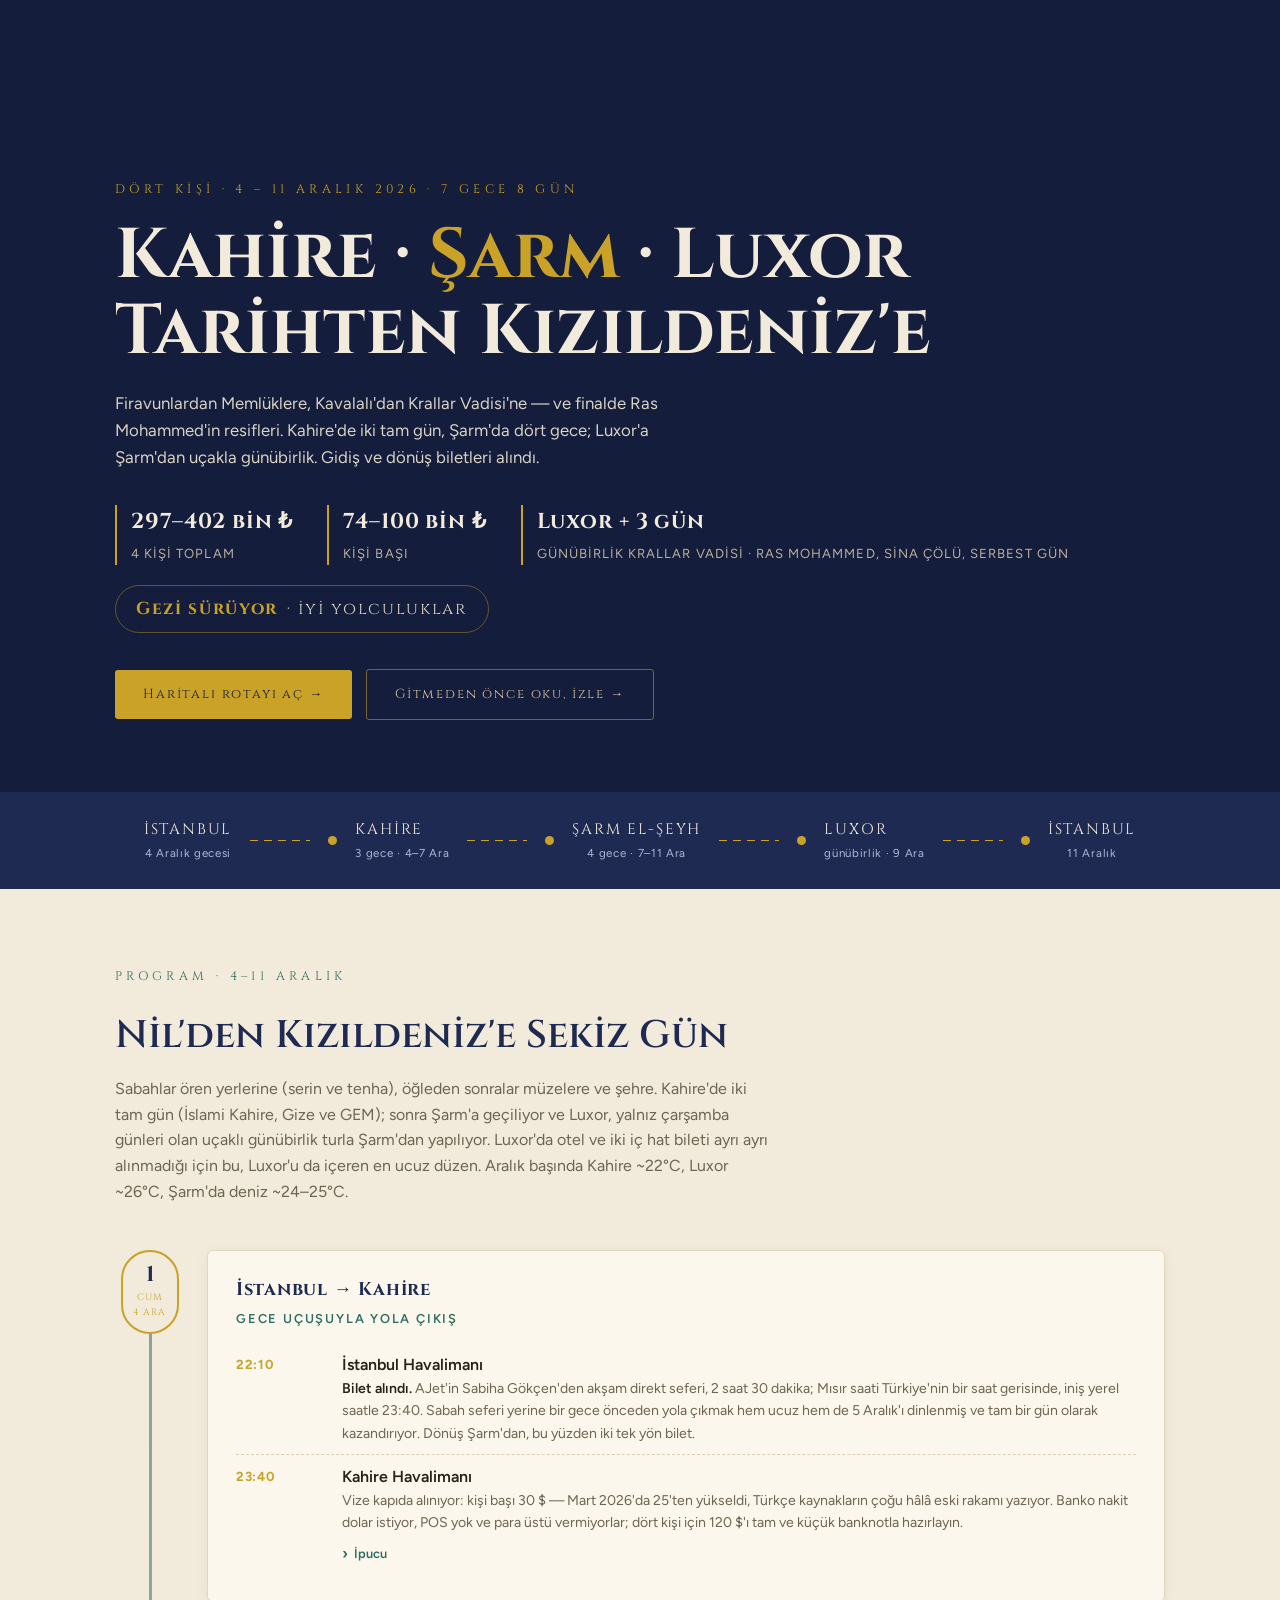
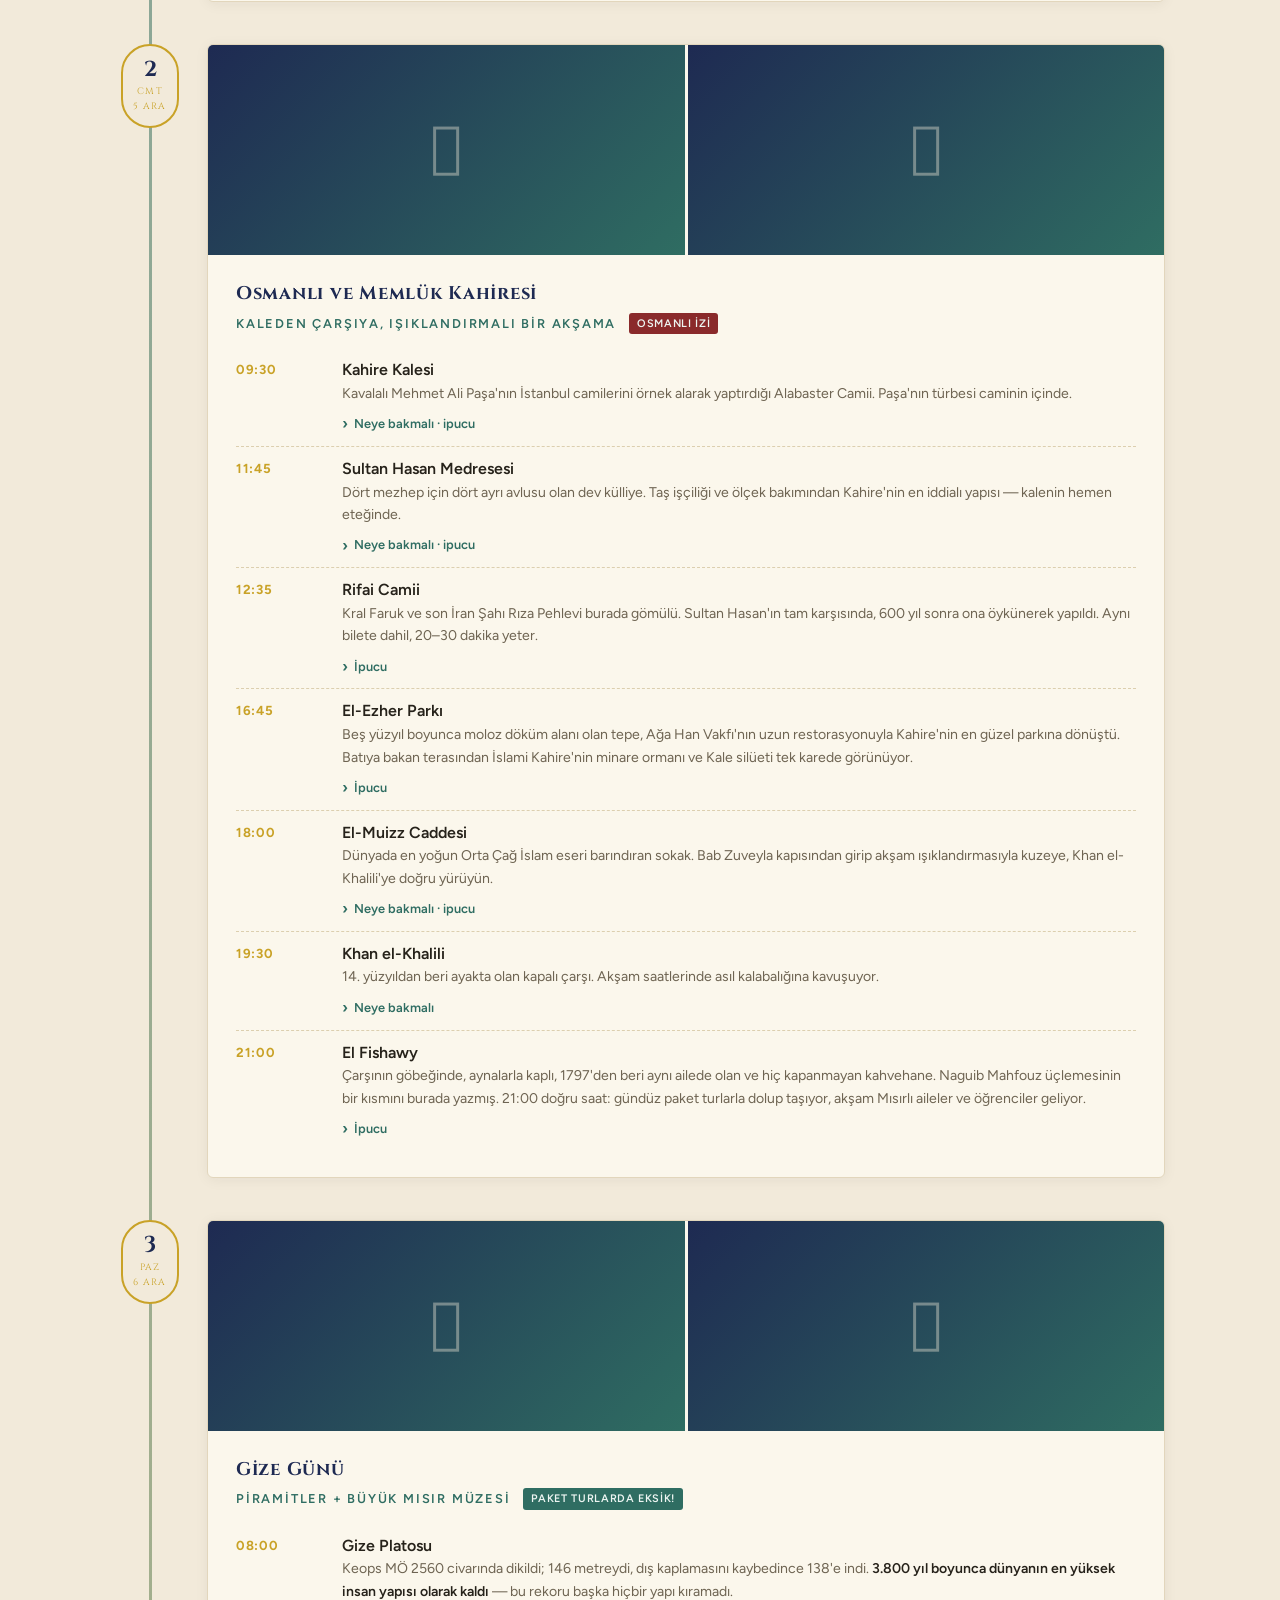
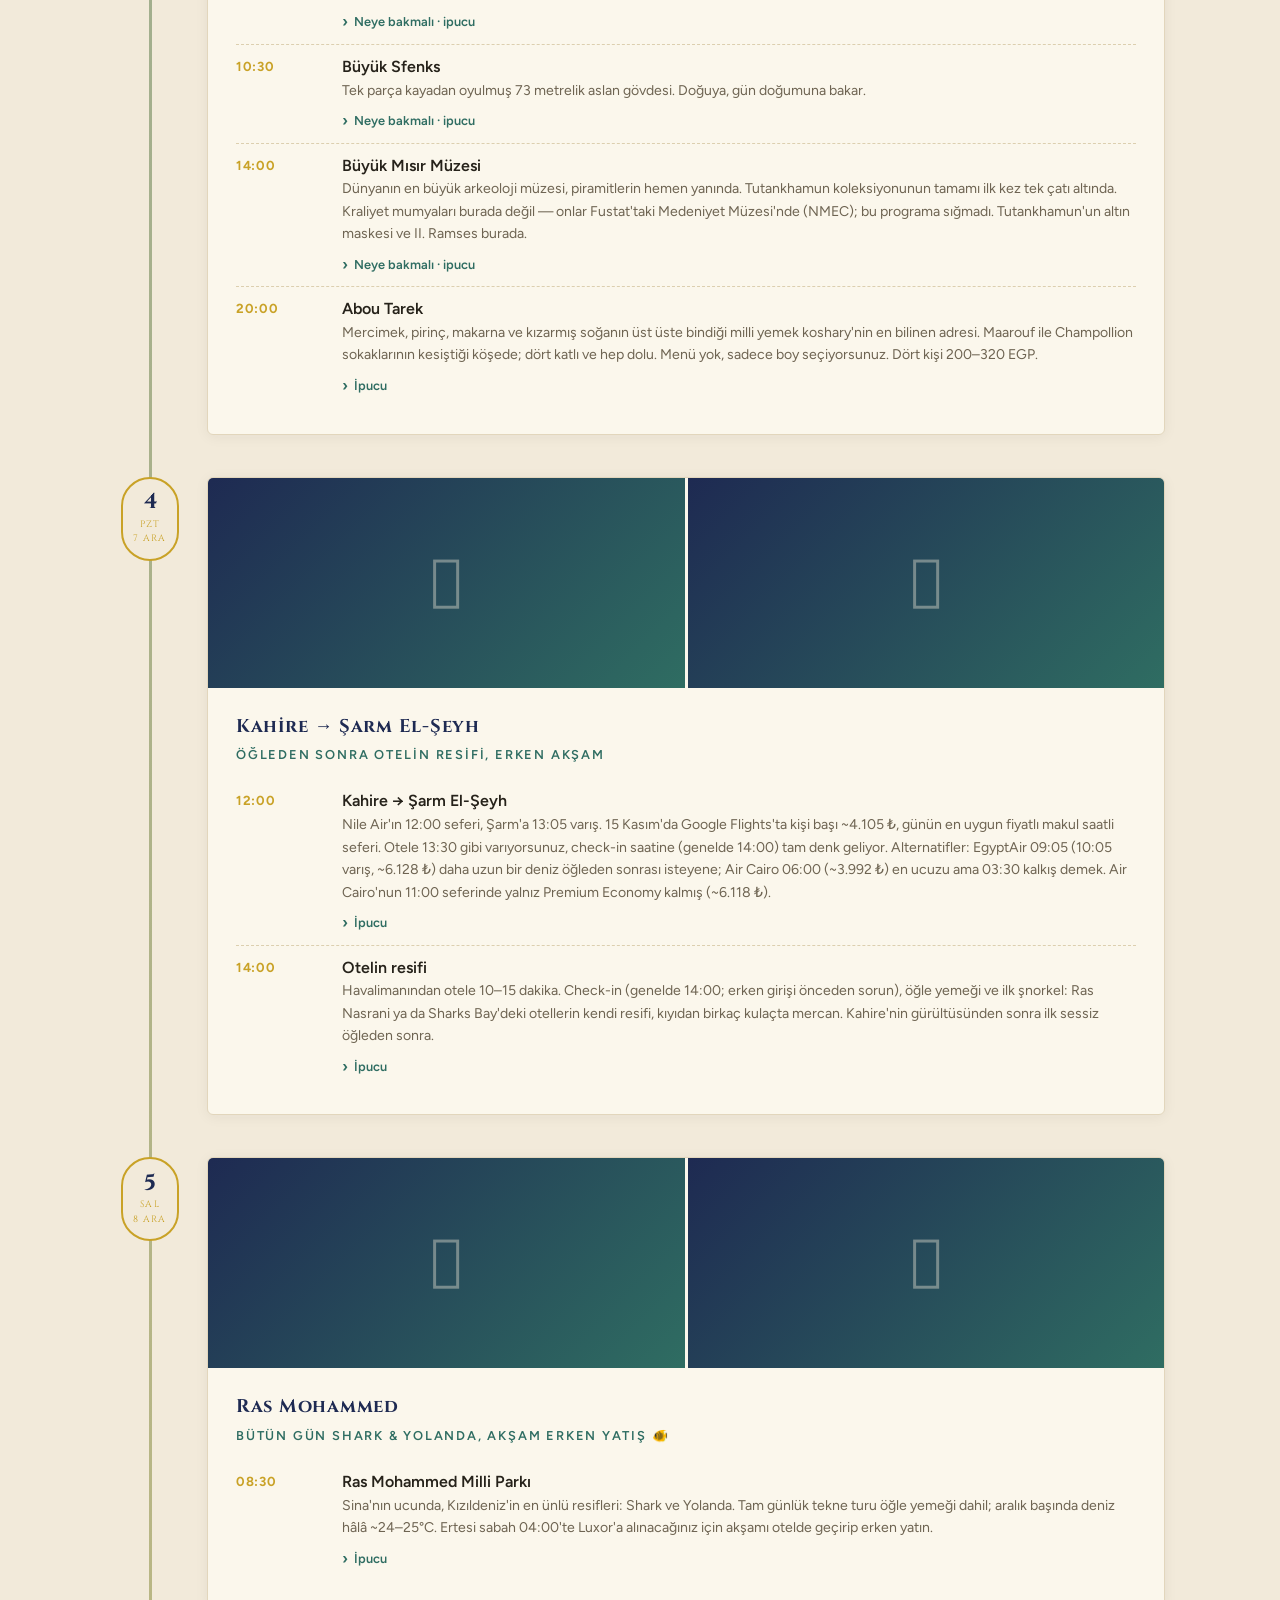
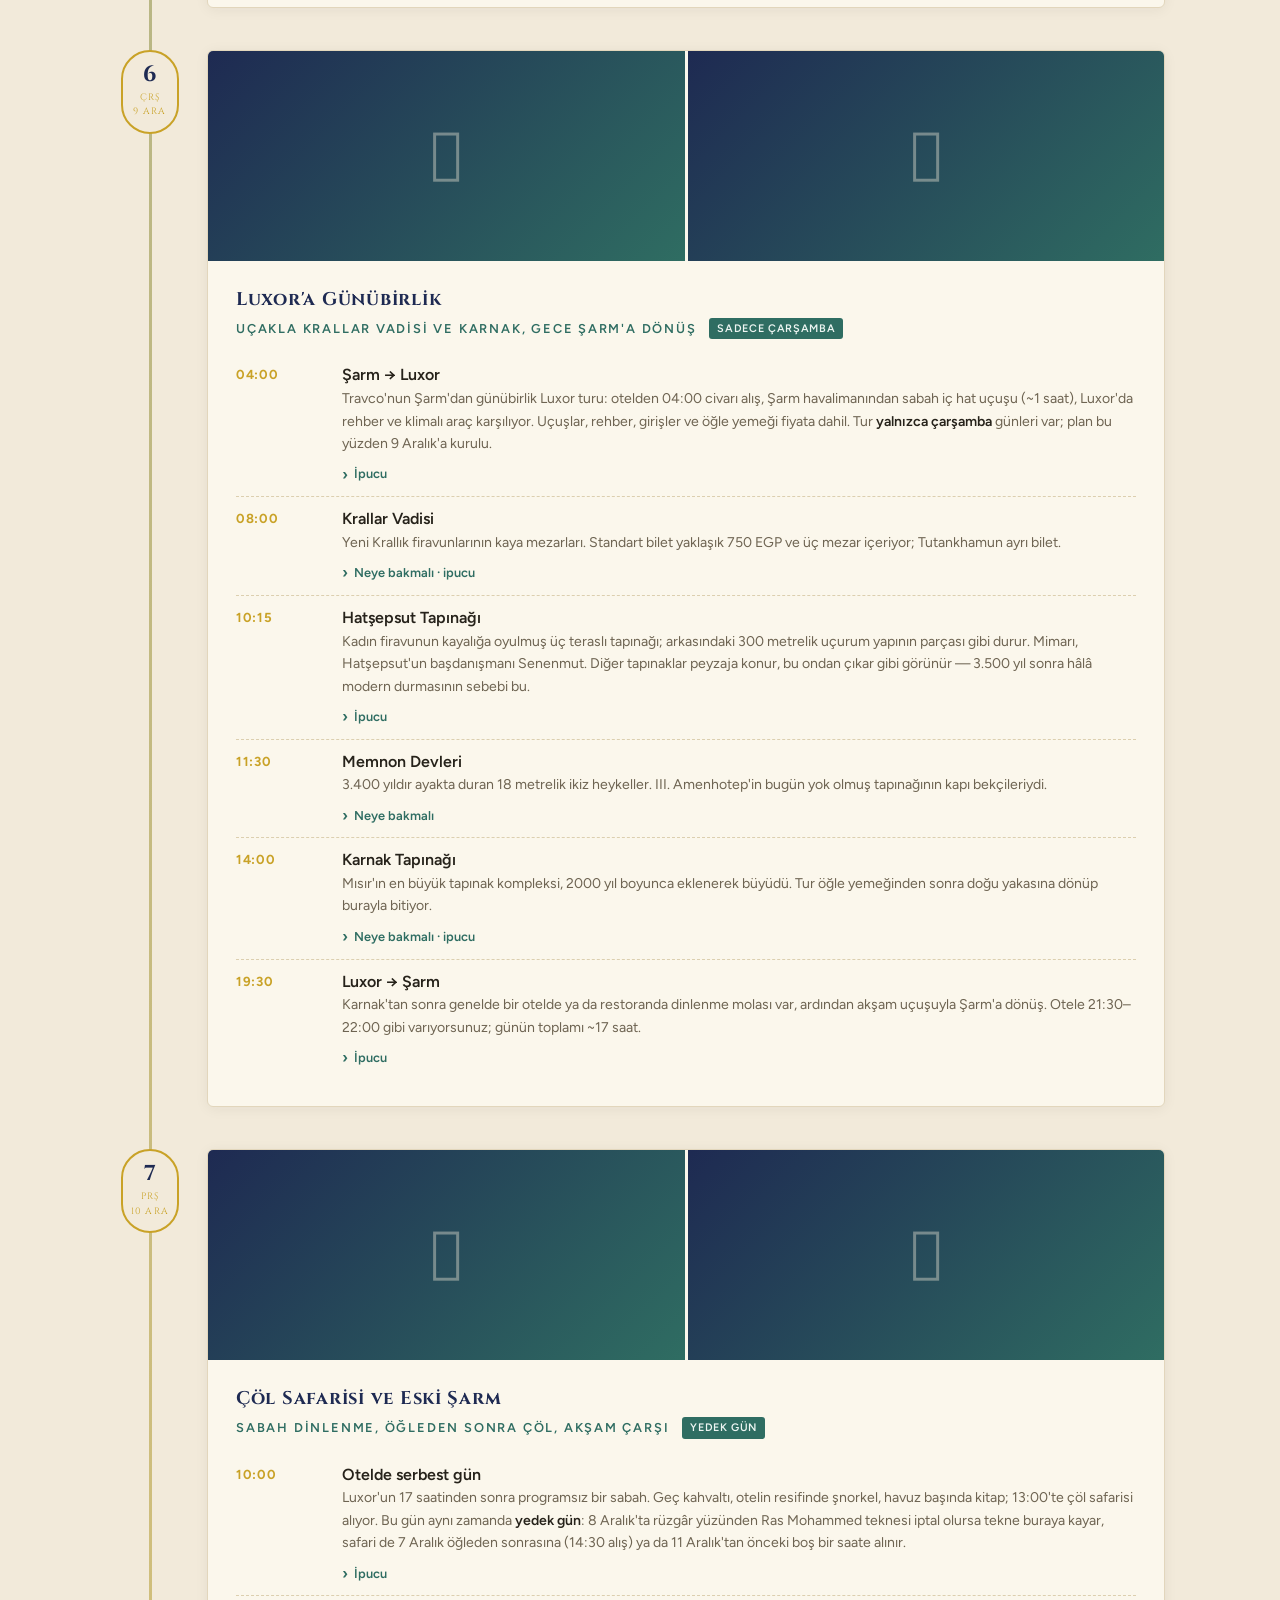
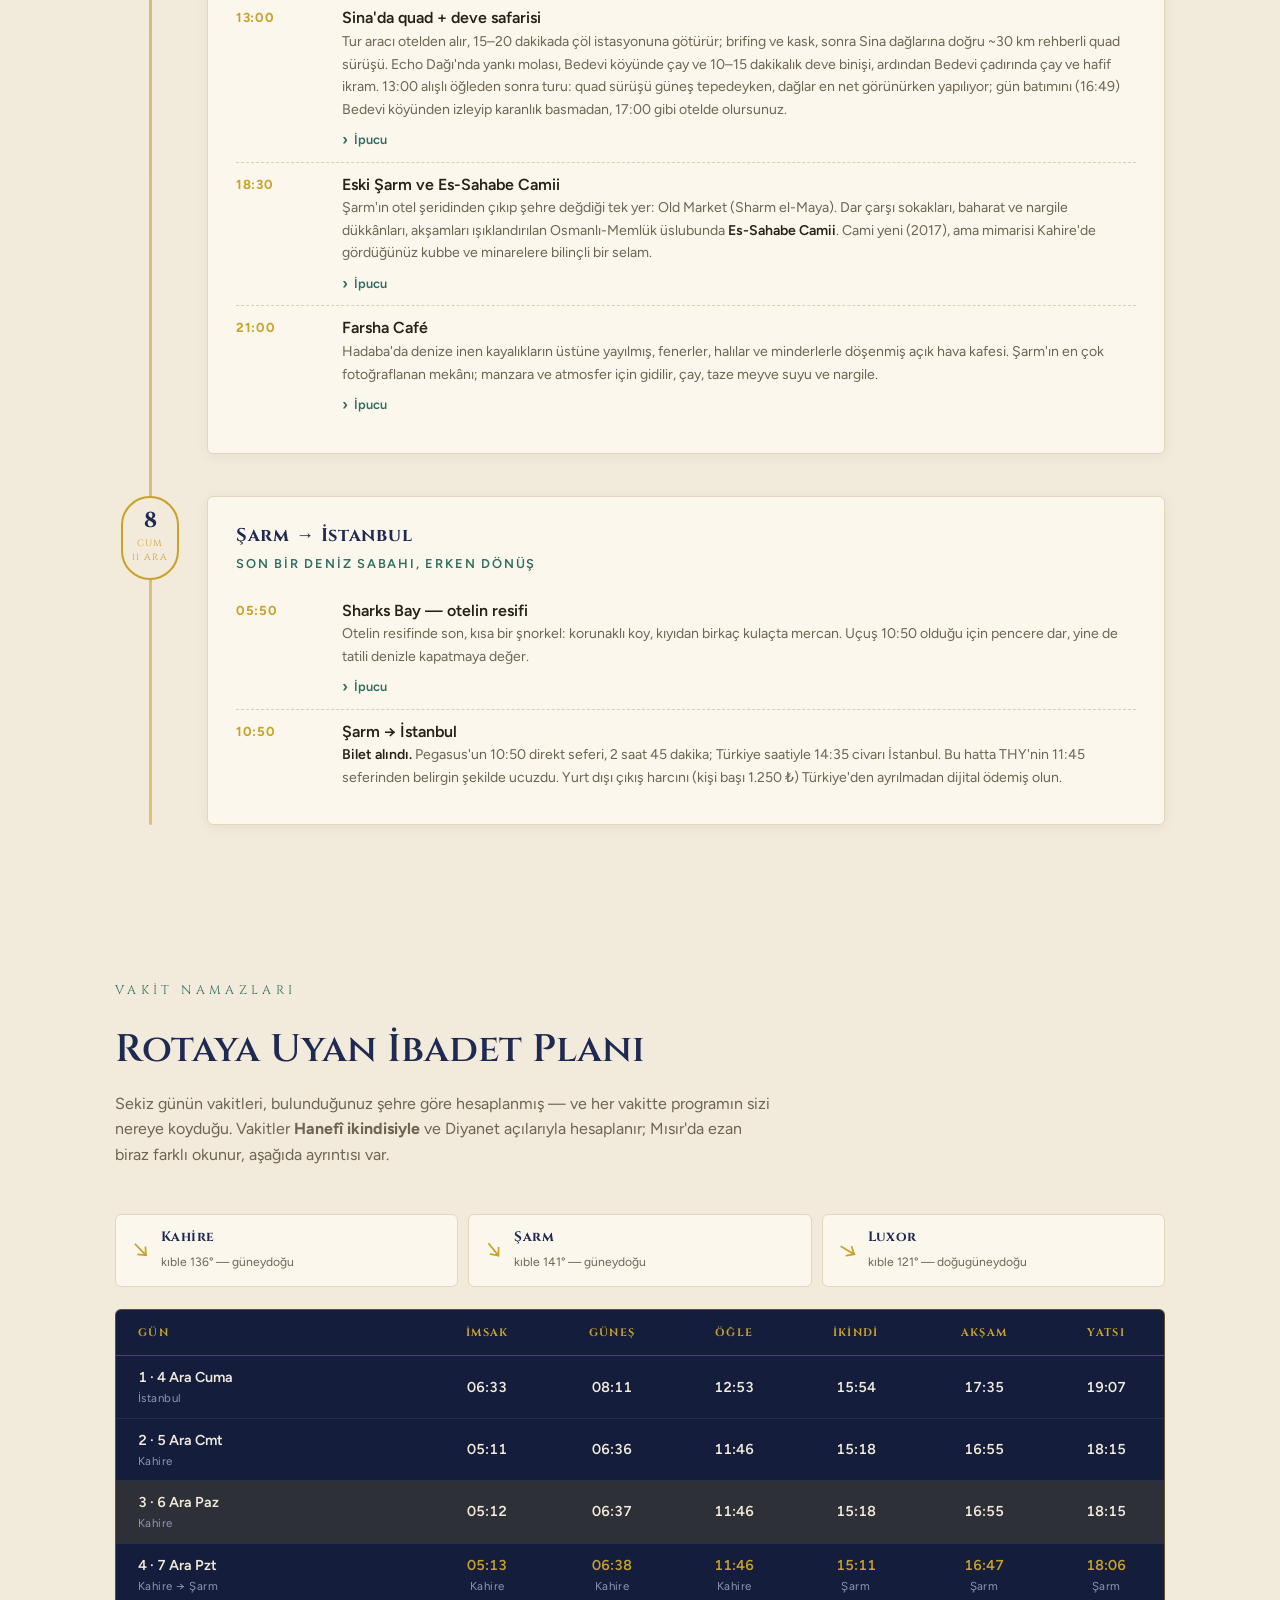
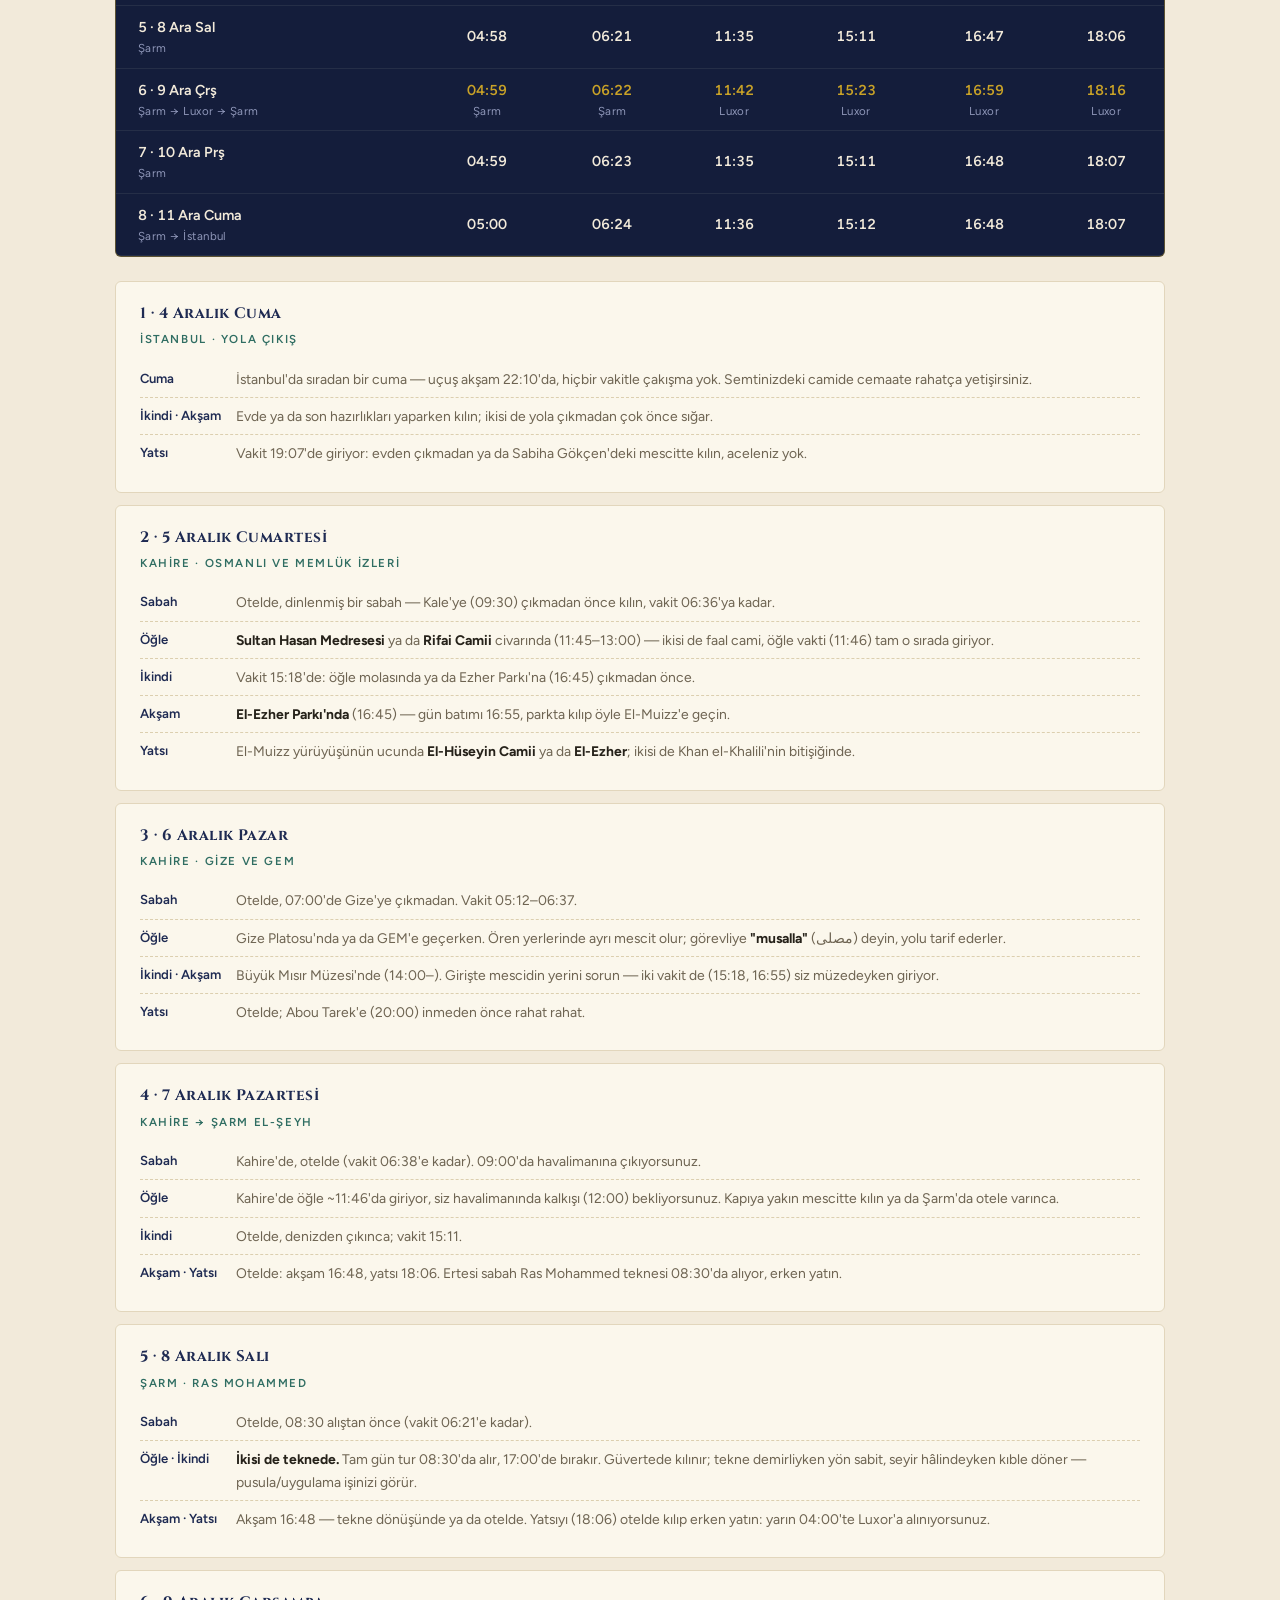
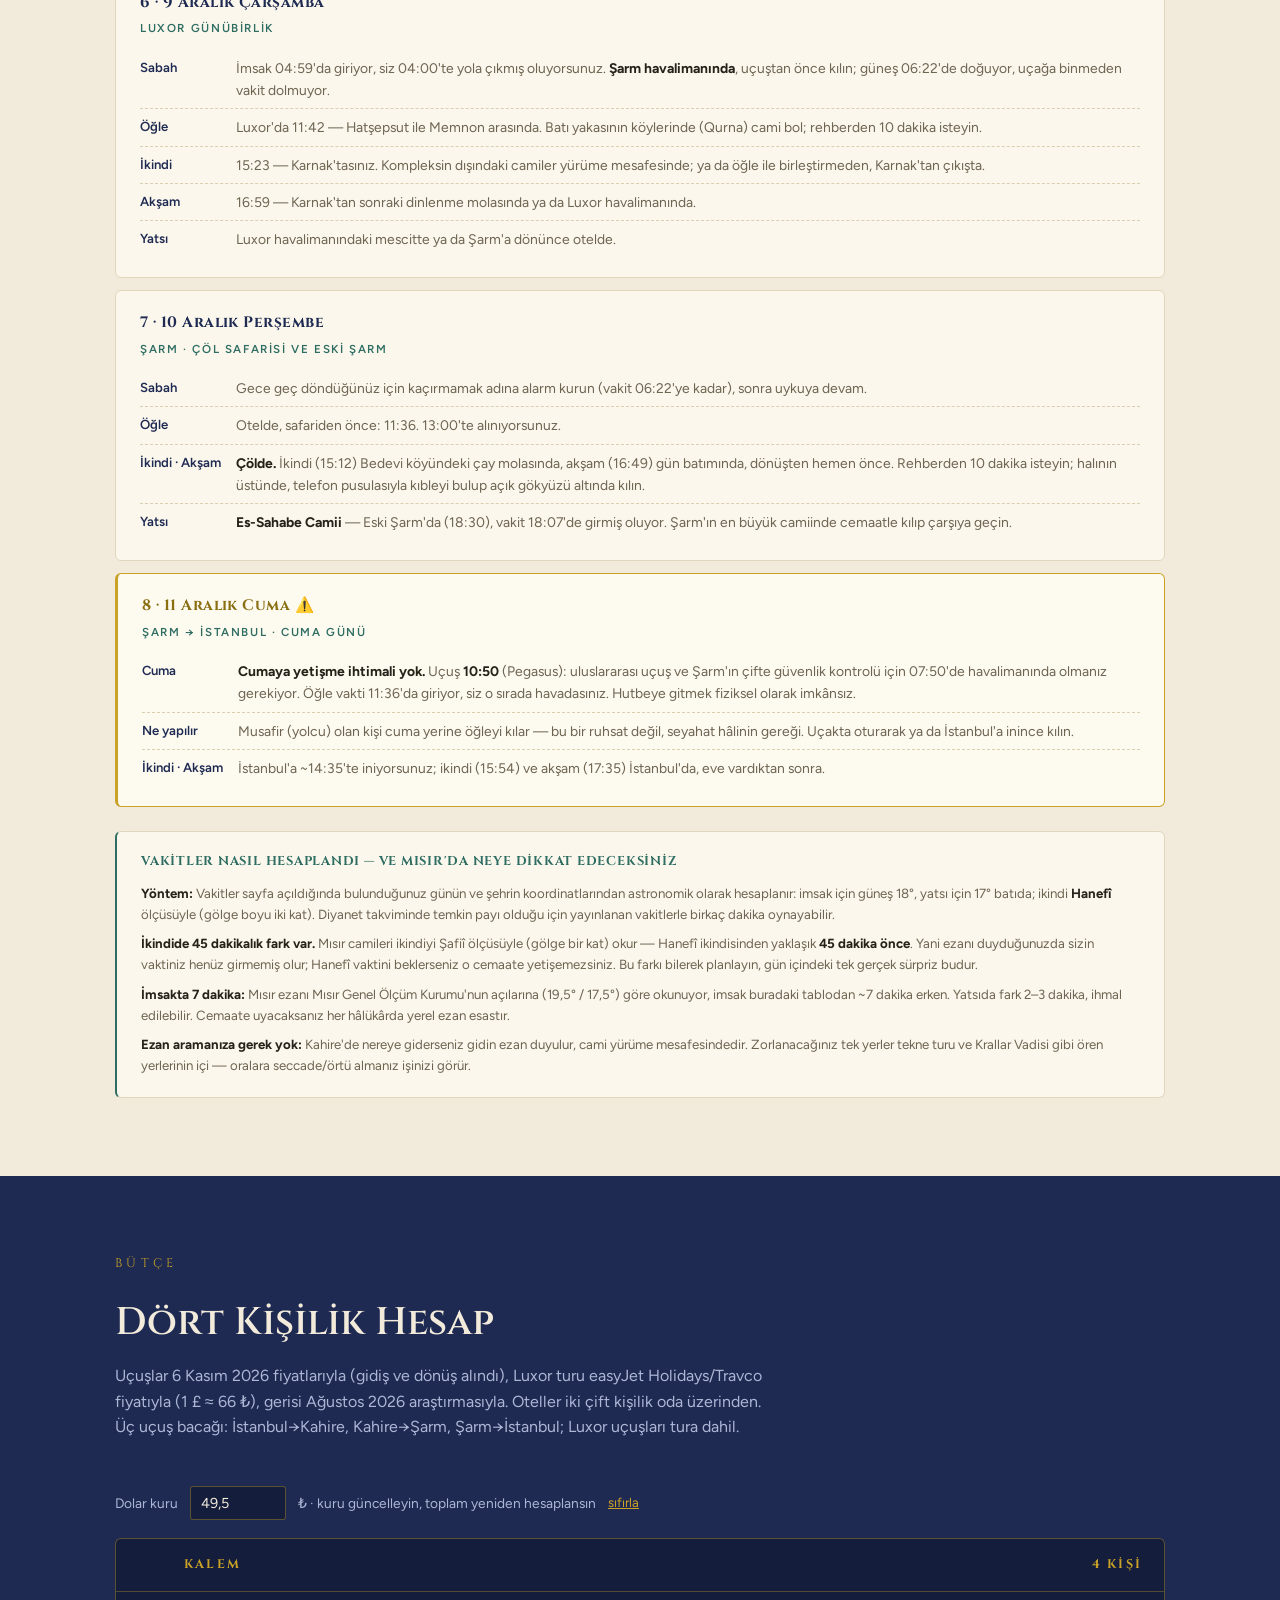
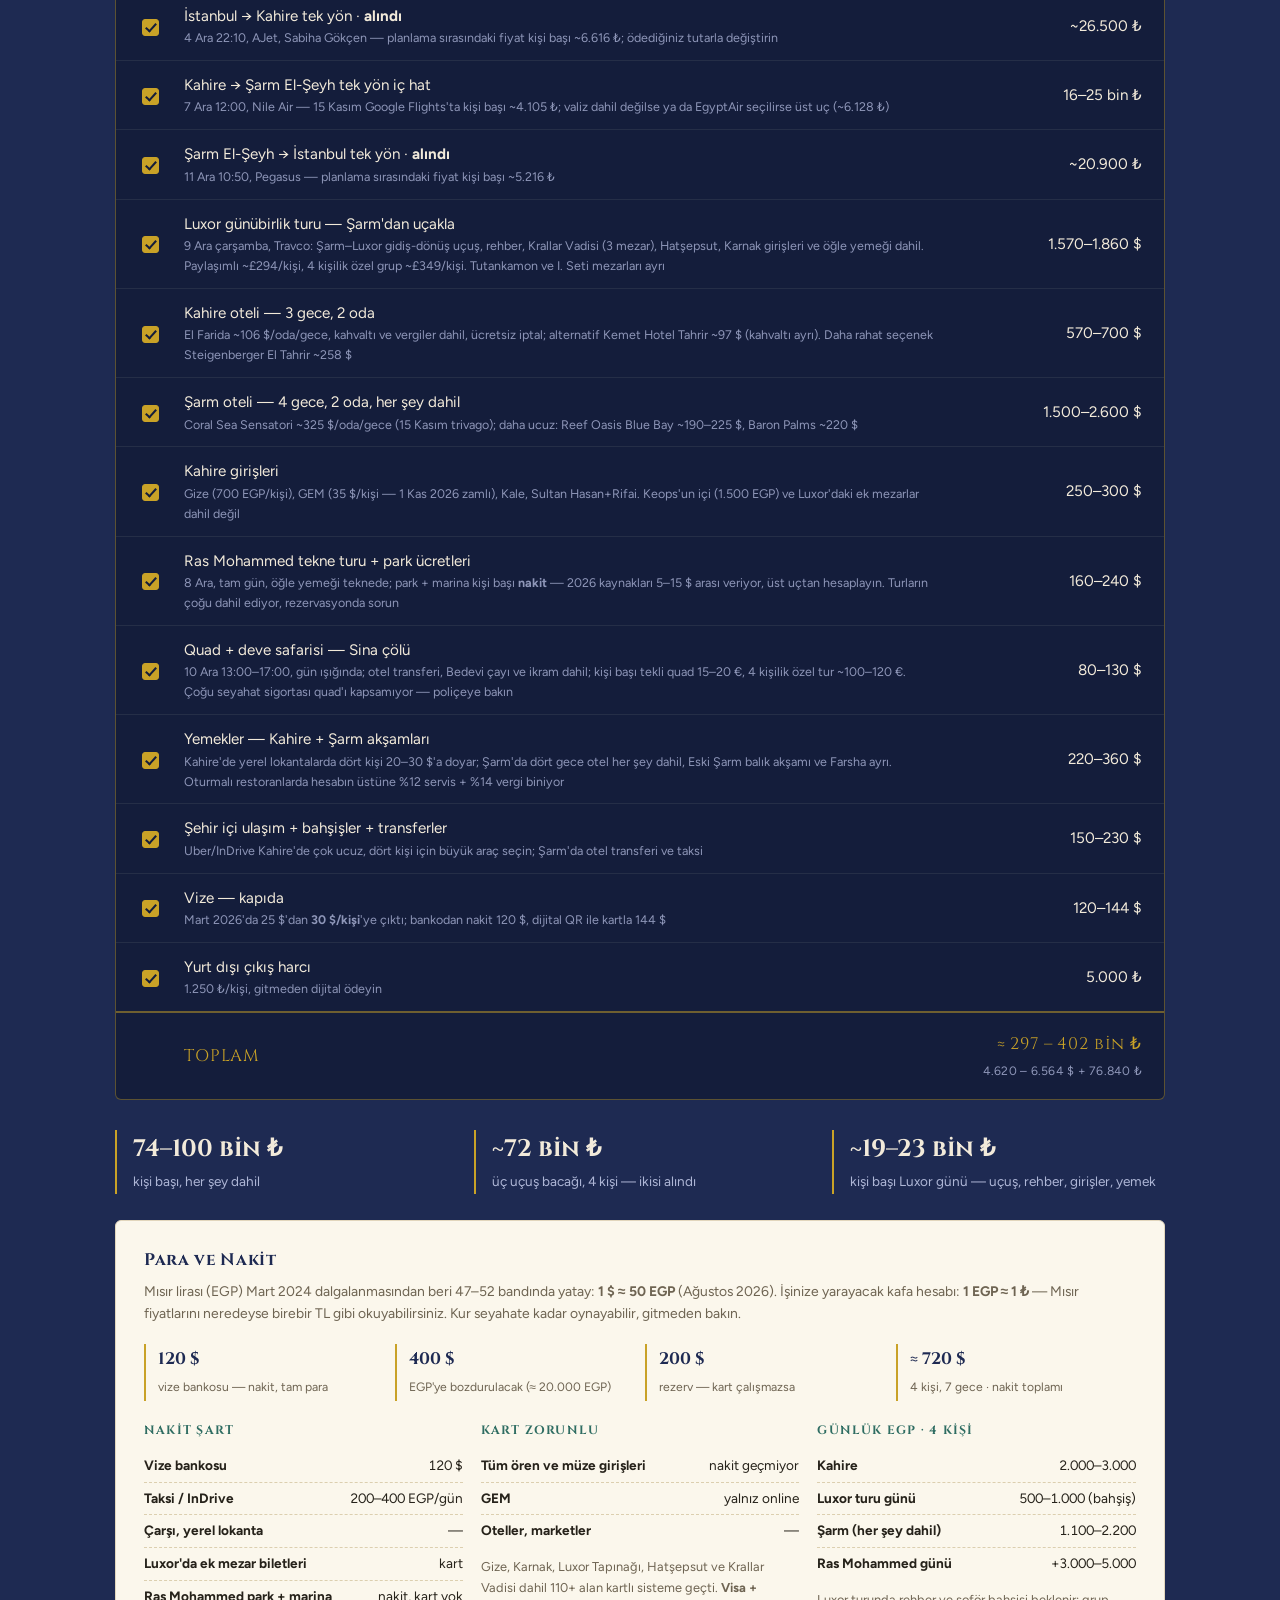
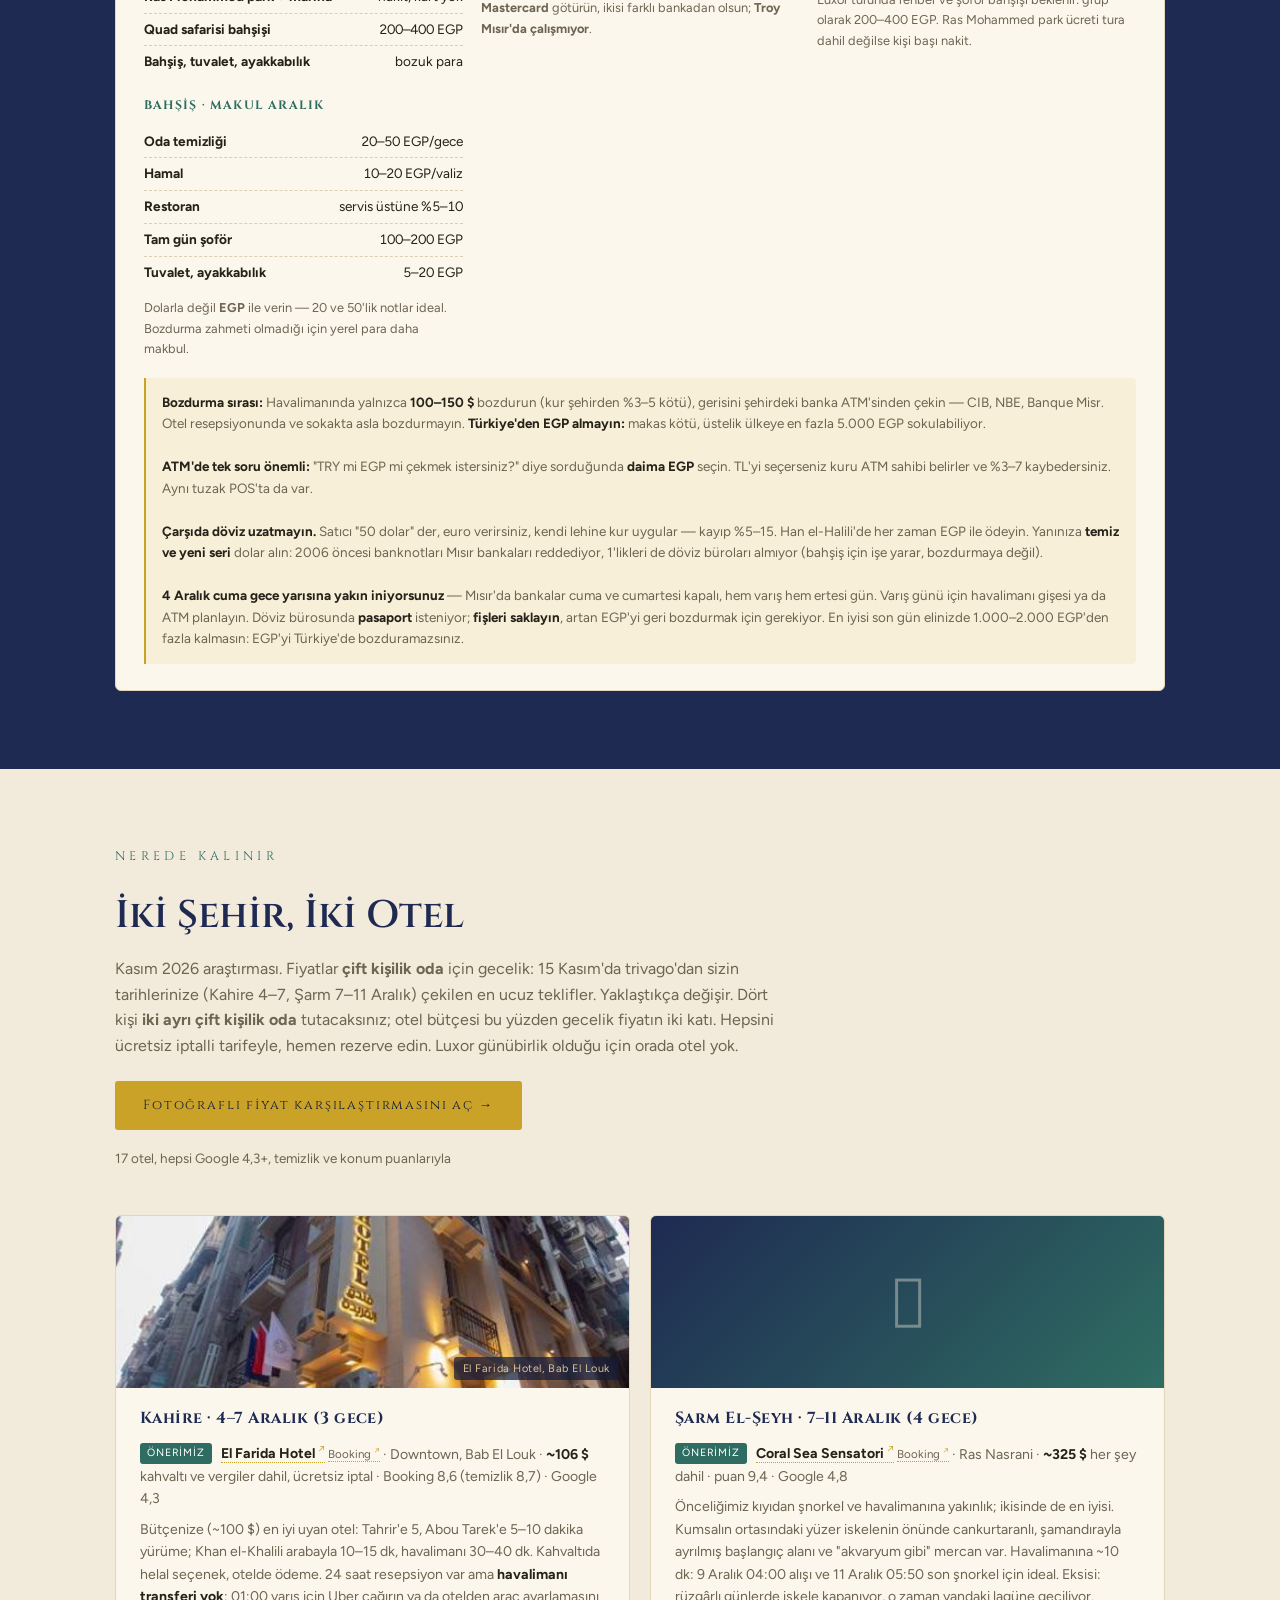
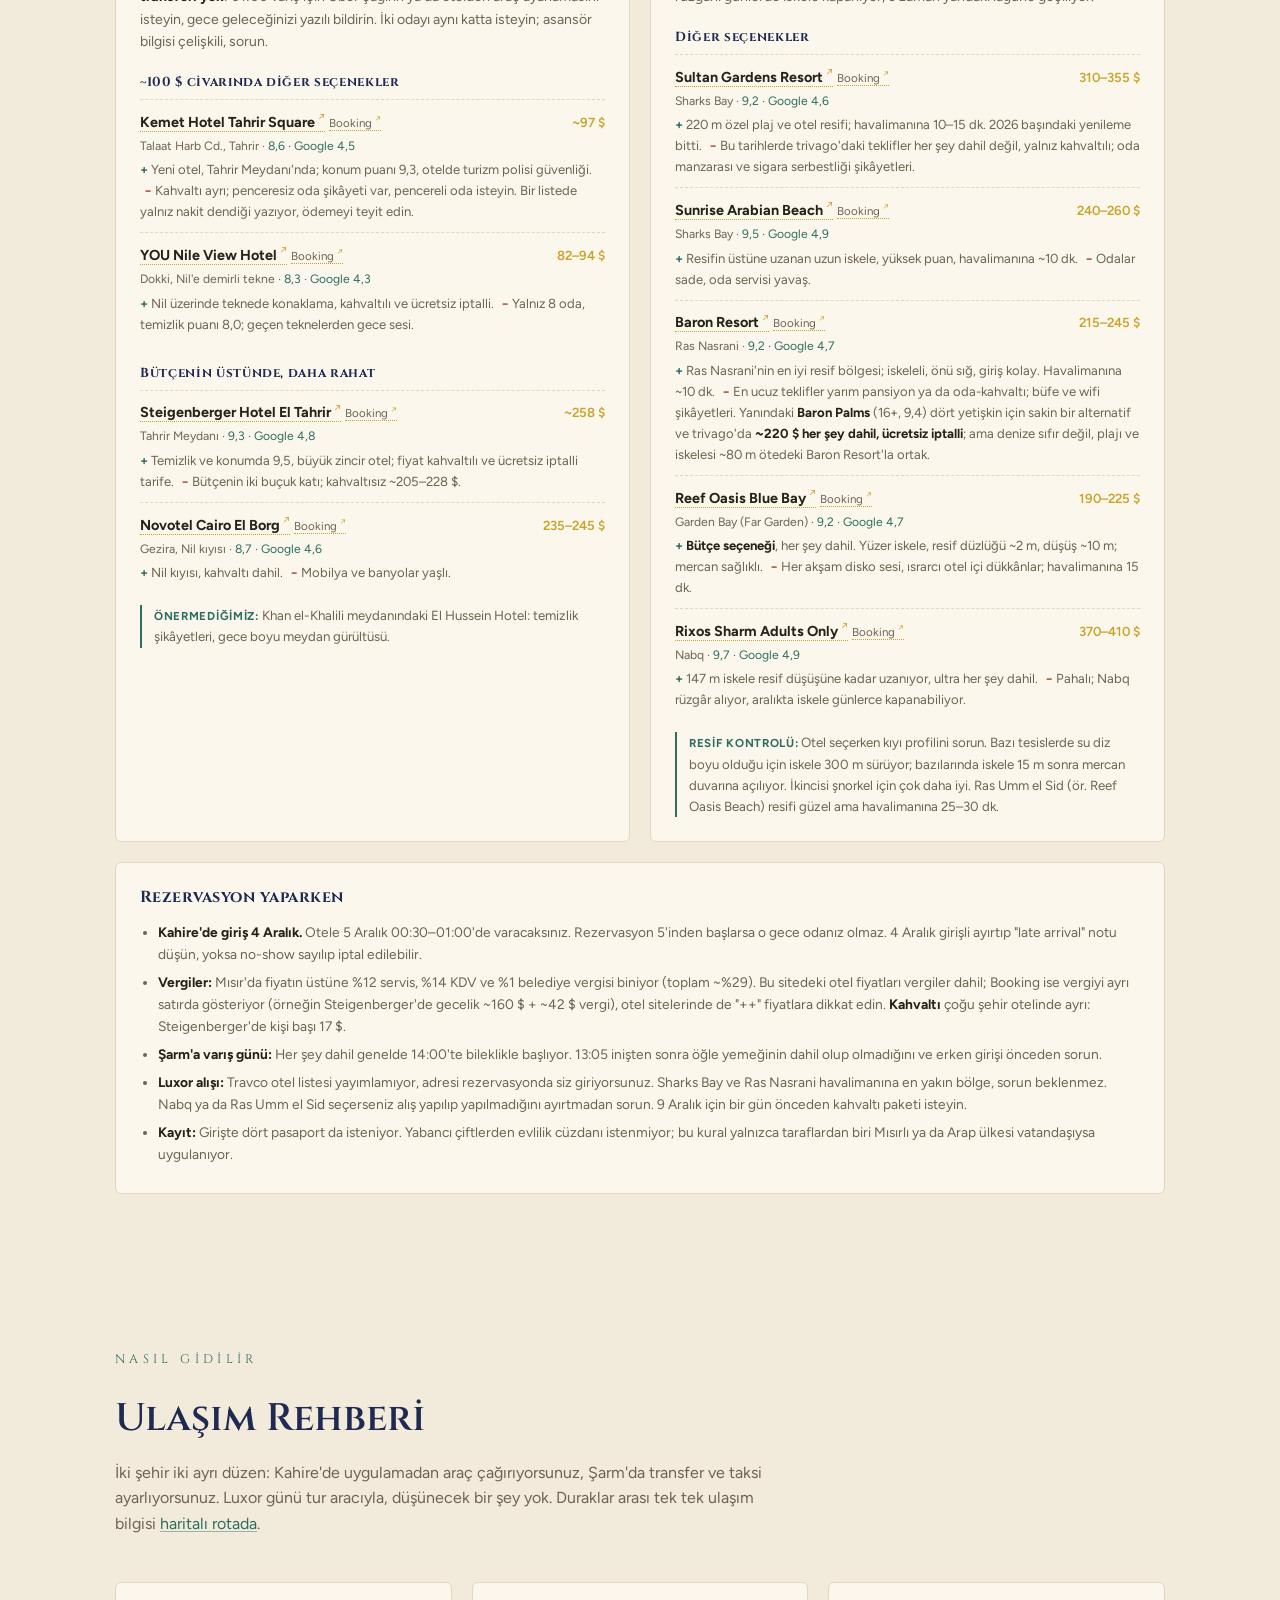
==== commit c95df322: "Kahire önerisini ~100 $ bütçeye çek (El Farida); Google 4,2+ kuralı, Kemet Hotel Tahrir, riskli arac" ====
--- a/index.html
+++ b/index.html
@@ -713,7 +713,7 @@
         <tr data-try-min="16420" data-try-max="24512"><td class="sec"><input class="b-check" type="checkbox" checked aria-label="Kahire – Şarm iç hattını hesaba dahil et"></td><td>Kahire → Şarm El-Şeyh tek yön iç hat<small>7 Ara 12:00, Nile Air — 15 Kasım Google Flights'ta kişi başı ~4.105 ₺; valiz dahil değilse ya da EgyptAir seçilirse üst uç (~6.128 ₺)</small></td><td>16–25 bin ₺</td></tr>
         <tr data-try-min="20864" data-try-max="20864"><td class="sec"><input class="b-check" type="checkbox" checked aria-label="Şarm – İstanbul uçuşunu hesaba dahil et"></td><td>Şarm El-Şeyh → İstanbul tek yön · <b>alındı</b><small>11 Ara 10:50, Pegasus — planlama sırasındaki fiyat kişi başı ~5.216 ₺</small></td><td>~20.900 ₺</td></tr>
         <tr data-min="1570" data-max="1860"><td class="sec"><input class="b-check" type="checkbox" checked aria-label="Luxor günübirlik turunu hesaba dahil et"></td><td>Luxor günübirlik turu — Şarm'dan uçakla<small>9 Ara çarşamba, Travco: Şarm–Luxor gidiş-dönüş uçuş, rehber, Krallar Vadisi (3 mezar), Hatşepsut, Karnak girişleri ve öğle yemeği dahil. Paylaşımlı ~£294/kişi, 4 kişilik özel grup ~£349/kişi. Tutankamon ve I. Seti mezarları ayrı</small></td><td>1.570–1.860 $</td></tr>
-        <tr data-min="1100" data-max="1500"><td class="sec"><input class="b-check" type="checkbox" checked aria-label="Kahire otelini hesaba dahil et"></td><td>Kahire oteli — 3 gece, 2 oda<small>Steigenberger El Tahrir ~185–230 $/oda/gece (kahvaltısız, 15 Kasım trivago); daha ucuz: El Farida ~106 $ (kahvaltılı, ücretsiz iptal)</small></td><td>1.100–1.500 $</td></tr>
+        <tr data-min="570" data-max="700"><td class="sec"><input class="b-check" type="checkbox" checked aria-label="Kahire otelini hesaba dahil et"></td><td>Kahire oteli — 3 gece, 2 oda<small>El Farida ~106 $/oda/gece, kahvaltı ve vergiler dahil, ücretsiz iptal; alternatif Kemet Hotel Tahrir ~97 $ (kahvaltı ayrı). Daha rahat seçenek Steigenberger El Tahrir ~258 $</small></td><td>570–700 $</td></tr>
         <tr data-min="1500" data-max="2600"><td class="sec"><input class="b-check" type="checkbox" checked aria-label="Şarm otelini hesaba dahil et"></td><td>Şarm oteli — 4 gece, 2 oda, her şey dahil<small>Coral Sea Sensatori ~325 $/oda/gece (15 Kasım trivago); daha ucuz: Reef Oasis Blue Bay ~190–225 $, Baron Palms ~220 $</small></td><td>1.500–2.600 $</td></tr>
         <tr data-min="250" data-max="300"><td class="sec"><input class="b-check" type="checkbox" checked aria-label="Kahire girişlerini hesaba dahil et"></td><td>Kahire girişleri<small>Gize (700 EGP/kişi), GEM (35 $/kişi — 1 Kas 2026 zamlı), Kale, Sultan Hasan+Rifai. Keops'un içi (1.500 EGP) ve Luxor'daki ek mezarlar dahil değil</small></td><td>250–300 $</td></tr>
         <tr data-min="160" data-max="240"><td class="sec"><input class="b-check" type="checkbox" checked aria-label="Ras Mohammed turunu hesaba dahil et"></td><td>Ras Mohammed tekne turu + park ücretleri<small>8 Ara, tam gün, öğle yemeği teknede; park + marina kişi başı <b>nakit</b> — 2026 kaynakları 5–15 $ arası veriyor, üst uçtan hesaplayın. Turların çoğu dahil ediyor, rezervasyonda sorun</small></td><td>160–240 $</td></tr>
@@ -806,23 +806,24 @@
       <div class="eyebrow">Nerede Kalınır</div>
       <h2>İki Şehir, İki Otel</h2>
       <p>Kasım 2026 araştırması. Fiyatlar <b>çift kişilik oda</b> için gecelik: 15 Kasım'da trivago'dan sizin tarihlerinize (Kahire 4–7, Şarm 7–11 Aralık) çekilen en ucuz teklifler. Yaklaştıkça değişir. Dört kişi <b>iki ayrı çift kişilik oda</b> tutacaksınız; otel bütçesi bu yüzden gecelik fiyatın iki katı. Hepsini ücretsiz iptalli tarifeyle, hemen rezerve edin. Luxor günübirlik olduğu için orada otel yok.</p>
-      <p class="o-karsi"><a class="hero-cta" href="oteller.html">Fotoğraflı fiyat karşılaştırmasını aç &rarr;</a> <span>18 otel, fotoğraflar, harita, iki oda toplamı</span></p>
+      <p class="o-karsi"><a class="hero-cta" href="oteller.html">Fotoğraflı fiyat karşılaştırmasını aç &rarr;</a> <span>17 otel, hepsi Google 4,3+, temizlik ve konum puanlarıyla</span></p>
     </div>
 
     <div class="ul-grid">
       <article class="ul-kart">
-        <div class="photo"><img class="wm" data-f='["CairoSteigenbergerHotelElTahrir.jpg","Tahrir Square, Cairo, Egypt 1.jpg"]' data-w="800" alt="Steigenberger Hotel El Tahrir, Kahire"><span class="cap">Steigenberger El Tahrir, Downtown</span></div>
+        <div class="photo"><img src="assets/oteller/el-farida-hotel-b1.jpg" alt="El Farida Hotel, Kahire" loading="lazy"><span class="cap">El Farida Hotel, Bab El Louk</span></div>
         <h3>Kahire · 4–7 Aralık (3 gece)</h3>
-        <p class="o-oneri"><span class="o-rozet">Önerimiz</span> <a class="otel-l" href="https://www.google.com/maps/search/?api=1&amp;query=Steigenberger+Hotel+El+Tahrir+Cairo" target="_blank" rel="noopener"><b>Steigenberger Hotel El Tahrir</b></a> <a class="otel-l bk" href="https://www.booking.com/searchresults.html?ss=Steigenberger%20Hotel%20El%20Tahrir%20Cairo" target="_blank" rel="noopener">Booking</a> · Downtown/Tahrir · <b>~185–230 $</b> kahvaltısız · puan 9,3</p>
-        <p>Programın merkezinde: Khan el-Khalili'ye 15–25 dk, Abou Tarek'e yürüyerek, havalimanına gece 30 dk. 24 saat resepsiyon, gece yarısı girişi sorunsuz. İki odayı aynı katta, yan yana isteyin. <b>Yüksek kat ve avluya bakan oda</b> isteyin: Tahrir tarafındaki alçak katlarda korna sesi var.</p>
-        <h4 class="o-baslik">Diğer seçenekler</h4>
+        <p class="o-oneri"><span class="o-rozet">Önerimiz</span> <a class="otel-l" href="https://www.google.com/maps/search/?api=1&amp;query=El+Farida+Hotel+Cairo" target="_blank" rel="noopener"><b>El Farida Hotel</b></a> <a class="otel-l bk" href="https://www.booking.com/searchresults.html?ss=El%20Farida%20Hotel%20Cairo" target="_blank" rel="noopener">Booking</a> · Downtown, Bab El Louk · <b>~106 $</b> kahvaltı ve vergiler dahil, ücretsiz iptal · Booking 8,6 (temizlik 8,7) · Google 4,3</p>
+        <p>Bütçenize (~100 $) en iyi uyan otel: Tahrir'e 5, Abou Tarek'e 5–10 dakika yürüme; Khan el-Khalili arabayla 10–15 dk, havalimanı 30–40 dk. Kahvaltıda helal seçenek, otelde ödeme. 24 saat resepsiyon var ama <b>havalimanı transferi yok</b>: 01:00 varış için Uber çağırın ya da otelden araç ayarlamasını isteyin, gece geleceğinizi yazılı bildirin. İki odayı aynı katta isteyin; asansör bilgisi çelişkili, sorun.</p>
+        <h4 class="o-baslik">~100 $ civarında diğer seçenekler</h4>
         <ul class="otel-liste">
-          <li><div class="o-ust"><span class="o-ad"><a class="otel-l" href="https://www.google.com/maps/search/?api=1&amp;query=Novotel+Cairo+El+Borg+Zamalek" target="_blank" rel="noopener"><b>Novotel Cairo El Borg</b></a> <a class="otel-l bk" href="https://www.booking.com/searchresults.html?ss=Novotel%20Cairo%20El%20Borg%20Zamalek" target="_blank" rel="noopener">Booking</a></span><span class="o-fiyat">235–245 $</span></div><div class="o-alt">Gezira, Kahire Kulesi'nin yanı · <span class="o-puan">8,7</span></div><p><span class="o-arti">+</span> Nil kıyısı, sakin ada; Khan'a 20–30 dk. Kahvaltı fiyata dahil, bu yüzden Steigenberger'le fark küçük. <span class="o-eksi">−</span> Mobilya ve banyolar yaşlı, Nil teknelerinden müzik sesi.</p></li>
-          <li><div class="o-ust"><span class="o-ad"><a class="otel-l" href="https://www.google.com/maps/search/?api=1&amp;query=Hilton+Cairo+Grand+Nile" target="_blank" rel="noopener"><b>Hilton Cairo Grand Nile</b></a> <a class="otel-l bk" href="https://www.booking.com/searchresults.html?ss=Hilton%20Cairo%20Grand%20Nile" target="_blank" rel="noopener">Booking</a></span><span class="o-fiyat">230–240 $</span></div><div class="o-alt">Garden City, Nil kordonu · <span class="o-puan">8,2</span></div><p><span class="o-arti">+</span> Nil manzaralı odalar, Garden City'nin sakin tarafı. <span class="o-eksi">−</span> Büyük ve kurumsal; puanı diğer beş yıldızlılardan düşük.</p></li>
-          <li><div class="o-ust"><span class="o-ad"><a class="otel-l" href="https://www.google.com/maps/search/?api=1&amp;query=Kempinski+Nile+Hotel+Cairo" target="_blank" rel="noopener"><b>Kempinski Nile Hotel</b></a> <a class="otel-l bk" href="https://www.booking.com/searchresults.html?ss=Kempinski%20Nile%20Hotel%20Cairo" target="_blank" rel="noopener">Booking</a></span><span class="o-fiyat">315–530 $</span></div><div class="o-alt">Garden City, Nil kıyısı · <span class="o-puan">9,2</span></div><p><span class="o-arti">+</span> Butik havalı beş yıldız, Nil manzaralı odalar. <span class="o-eksi">−</span> Listenin en pahalısı, programa ek bir katkısı yok.</p></li>
-          <li><div class="o-ust"><span class="o-ad"><a class="otel-l" href="https://www.google.com/maps/search/?api=1&amp;query=El+Farida+Hotel+Cairo" target="_blank" rel="noopener"><b>El Farida Hotel</b></a> <a class="otel-l bk" href="https://www.booking.com/searchresults.html?ss=El%20Farida%20Hotel%20Cairo" target="_blank" rel="noopener">Booking</a></span><span class="o-fiyat">~106 $</span></div><div class="o-alt">Downtown · <span class="o-puan">8,6</span></div><p><span class="o-arti">+</span> <b>Bütçe seçeneği</b>: kahvaltı dahil, ücretsiz iptal ve otelde ödeme; yenilenmiş odalar, kahvaltıda helal seçenek. <span class="o-eksi">−</span> Üç yıldız; havalimanı transferi yok.</p></li>
-          <li><div class="o-ust"><span class="o-ad"><a class="otel-l" href="https://www.google.com/maps/search/?api=1&amp;query=Le+Riad+Hotel+de+Charme+Cairo" target="_blank" rel="noopener"><b>Le Riad Hotel de Charme</b></a> <a class="otel-l bk" href="https://www.booking.com/searchresults.html?ss=Le%20Riad%20Hotel%20de%20Charme%20Cairo" target="_blank" rel="noopener">Booking</a></span><span class="o-fiyat">410–445 $</span></div><div class="o-alt">El-Muizz Caddesi, İslami Kahire · <span class="o-puan">8,9</span></div><p><span class="o-arti">+</span> Khan el-Khalili ve El Fishawy'ye yürüyerek 3–5 dk; 17 süitli butik otel. <span class="o-eksi">−</span> Çok pahalı, 05:00 ezanı yüksek; Gize ve havalimanına en uzak nokta. Gece girişte araç sokağa giremeyebilir, transfer isteyin.</p></li>
-          <li><div class="o-ust"><span class="o-ad"><a class="otel-l" href="https://www.google.com/maps/search/?api=1&amp;query=Marvel+Stone+Hotel+Giza" target="_blank" rel="noopener"><b>Marvel Stone · Great Pyramid Inn</b></a> <a class="otel-l bk" href="https://www.booking.com/searchresults.html?ss=Marvel%20Stone%20Hotel%20Giza" target="_blank" rel="noopener">Booking</a></span><span class="o-fiyat">70–160 $</span></div><div class="o-alt">Gize, Nazlet el-Semman · <span class="o-puan">7,7 · 8,9</span></div><p><span class="o-arti">+</span> Terastan piramit manzarası, en ucuz seçenek. <span class="o-eksi">−</span> Bu programa uymuyor: 5 Aralık gecesi El Fishawy'den dönüş ve 7 Aralık pazartesi sabahı havalimanı yolu hafta içi trafikte 1–1,5 saat.</p></li>
+          <li><div class="o-ust"><span class="o-ad"><a class="otel-l" href="https://www.google.com/maps/search/?api=1&amp;query=Kemet+Hotel+Tahrir+Square+Cairo" target="_blank" rel="noopener"><b>Kemet Hotel Tahrir Square</b></a> <a class="otel-l bk" href="https://www.booking.com/searchresults.html?ss=Kemet%20Hotel%20Tahrir%20Square%20Cairo" target="_blank" rel="noopener">Booking</a></span><span class="o-fiyat">~97 $</span></div><div class="o-alt">Talaat Harb Cd., Tahrir · <span class="o-puan">8,6 · Google 4,5</span></div><p><span class="o-arti">+</span> Yeni otel, Tahrir Meydanı'nda; konum puanı 9,3, otelde turizm polisi güvenliği. <span class="o-eksi">−</span> Kahvaltı ayrı; penceresiz oda şikâyeti var, pencereli oda isteyin. Bir listede yalnız nakit dendiği yazıyor, ödemeyi teyit edin.</p></li>
+          <li><div class="o-ust"><span class="o-ad"><a class="otel-l" href="https://www.google.com/maps/search/?api=1&amp;query=YOU+Nile+View+Hotel+Cairo" target="_blank" rel="noopener"><b>YOU Nile View Hotel</b></a> <a class="otel-l bk" href="https://www.booking.com/searchresults.html?ss=YOU%20Nile%20View%20Hotel%20Cairo" target="_blank" rel="noopener">Booking</a></span><span class="o-fiyat">82–94 $</span></div><div class="o-alt">Dokki, Nil'e demirli tekne · <span class="o-puan">8,3 · Google 4,3</span></div><p><span class="o-arti">+</span> Nil üzerinde teknede konaklama, kahvaltılı ve ücretsiz iptalli. <span class="o-eksi">−</span> Yalnız 8 oda, temizlik puanı 8,0; geçen teknelerden gece sesi.</p></li>
+        </ul>
+        <h4 class="o-baslik">Bütçenin üstünde, daha rahat</h4>
+        <ul class="otel-liste">
+          <li><div class="o-ust"><span class="o-ad"><a class="otel-l" href="https://www.google.com/maps/search/?api=1&amp;query=Steigenberger+Hotel+El+Tahrir+Cairo" target="_blank" rel="noopener"><b>Steigenberger Hotel El Tahrir</b></a> <a class="otel-l bk" href="https://www.booking.com/searchresults.html?ss=Steigenberger%20Hotel%20El%20Tahrir%20Cairo" target="_blank" rel="noopener">Booking</a></span><span class="o-fiyat">~258 $</span></div><div class="o-alt">Tahrir Meydanı · <span class="o-puan">9,3 · Google 4,8</span></div><p><span class="o-arti">+</span> Temizlik ve konumda 9,5, büyük zincir otel; fiyat kahvaltılı ve ücretsiz iptalli tarife. <span class="o-eksi">−</span> Bütçenin iki buçuk katı; kahvaltısız ~205–228 $.</p></li>
+          <li><div class="o-ust"><span class="o-ad"><a class="otel-l" href="https://www.google.com/maps/search/?api=1&amp;query=Novotel+Cairo+El+Borg+Zamalek" target="_blank" rel="noopener"><b>Novotel Cairo El Borg</b></a> <a class="otel-l bk" href="https://www.booking.com/searchresults.html?ss=Novotel%20Cairo%20El%20Borg%20Zamalek" target="_blank" rel="noopener">Booking</a></span><span class="o-fiyat">235–245 $</span></div><div class="o-alt">Gezira, Nil kıyısı · <span class="o-puan">8,7 · Google 4,6</span></div><p><span class="o-arti">+</span> Nil kıyısı, kahvaltı dahil. <span class="o-eksi">−</span> Mobilya ve banyolar yaşlı.</p></li>
         </ul>
         <p class="ul-not"><b>Önermediğimiz:</b> Khan el-Khalili meydanındaki El Hussein Hotel: temizlik şikâyetleri, gece boyu meydan gürültüsü.</p>
       </article>
@@ -830,16 +831,15 @@
       <article class="ul-kart">
         <div class="photo"><img class="wm" data-f='["SharmElSheikhEgypt-SharksBay byDanielCsorfoly.JPG","Sharm el-Sheikh , photo by Hatem Moushir 71.jpg"]' data-w="800" alt="Şarm El-Şeyh kıyısında resif"><span class="cap">Sharks Bay – Ras Nasrani kıyısı</span></div>
         <h3>Şarm El-Şeyh · 7–11 Aralık (4 gece)</h3>
-        <p class="o-oneri"><span class="o-rozet">Önerimiz</span> <a class="otel-l" href="https://www.google.com/maps/search/?api=1&amp;query=Coral+Sea+Sensatori+Sharm+El+Sheikh" target="_blank" rel="noopener"><b>Coral Sea Sensatori</b></a> <a class="otel-l bk" href="https://www.booking.com/searchresults.html?ss=Coral%20Sea%20Sensatori%20Sharm%20El%20Sheikh" target="_blank" rel="noopener">Booking</a> · Ras Nasrani · <b>~325 $</b> her şey dahil · puan 9,4</p>
+        <p class="o-oneri"><span class="o-rozet">Önerimiz</span> <a class="otel-l" href="https://www.google.com/maps/search/?api=1&amp;query=Coral+Sea+Sensatori+Sharm+El+Sheikh" target="_blank" rel="noopener"><b>Coral Sea Sensatori</b></a> <a class="otel-l bk" href="https://www.booking.com/searchresults.html?ss=Coral%20Sea%20Sensatori%20Sharm%20El%20Sheikh" target="_blank" rel="noopener">Booking</a> · Ras Nasrani · <b>~325 $</b> her şey dahil · puan 9,4 · Google 4,8</p>
         <p>Önceliğimiz kıyıdan şnorkel ve havalimanına yakınlık; ikisinde de en iyisi. Kumsalın ortasındaki yüzer iskelenin önünde cankurtaranlı, şamandırayla ayrılmış başlangıç alanı ve "akvaryum gibi" mercan var. Havalimanına ~10 dk: 9 Aralık 04:00 alışı ve 11 Aralık 05:50 son şnorkel için ideal. Eksisi: rüzgârlı günlerde iskele kapanıyor, o zaman yandaki lagüne geçiliyor.</p>
         <h4 class="o-baslik">Diğer seçenekler</h4>
         <ul class="otel-liste">
-          <li><div class="o-ust"><span class="o-ad"><a class="otel-l" href="https://www.google.com/maps/search/?api=1&amp;query=Sultan+Gardens+Resort+Sharm+El+Sheikh" target="_blank" rel="noopener"><b>Sultan Gardens Resort</b></a> <a class="otel-l bk" href="https://www.booking.com/searchresults.html?ss=Sultan%20Gardens%20Resort%20Sharm%20El%20Sheikh" target="_blank" rel="noopener">Booking</a></span><span class="o-fiyat">310–355 $</span></div><div class="o-alt">Sharks Bay · <span class="o-puan">9,2</span></div><p><span class="o-arti">+</span> 220 m özel plaj ve otel resifi; havalimanına 10–15 dk. 2026 başındaki yenileme bitti. <span class="o-eksi">−</span> Bu tarihlerde trivago'daki teklifler her şey dahil değil, yalnız kahvaltılı; oda manzarası ve sigara serbestliği şikâyetleri.</p></li>
-          <li><div class="o-ust"><span class="o-ad"><a class="otel-l" href="https://www.google.com/maps/search/?api=1&amp;query=Sunrise+Arabian+Beach+Resort+Sharm+El+Sheikh" target="_blank" rel="noopener"><b>Sunrise Arabian Beach</b></a> <a class="otel-l bk" href="https://www.booking.com/searchresults.html?ss=Sunrise%20Arabian%20Beach%20Resort%20Sharm%20El%20Sheikh" target="_blank" rel="noopener">Booking</a></span><span class="o-fiyat">240–260 $</span></div><div class="o-alt">Sharks Bay · <span class="o-puan">9,5</span></div><p><span class="o-arti">+</span> Resifin üstüne uzanan uzun iskele, yüksek puan, havalimanına ~10 dk. <span class="o-eksi">−</span> Odalar sade, oda servisi yavaş.</p></li>
-          <li><div class="o-ust"><span class="o-ad"><a class="otel-l" href="https://www.google.com/maps/search/?api=1&amp;query=Baron+Resort+Sharm+El+Sheikh" target="_blank" rel="noopener"><b>Baron Resort</b></a> <a class="otel-l bk" href="https://www.booking.com/searchresults.html?ss=Baron%20Resort%20Sharm%20El%20Sheikh" target="_blank" rel="noopener">Booking</a></span><span class="o-fiyat">215–245 $</span></div><div class="o-alt">Ras Nasrani · <span class="o-puan">9,2</span></div><p><span class="o-arti">+</span> Ras Nasrani'nin en iyi resif bölgesi; iskeleli, önü sığ, giriş kolay. Havalimanına ~10 dk. <span class="o-eksi">−</span> En ucuz teklifler yarım pansiyon ya da oda-kahvaltı; büfe ve wifi şikâyetleri. Yanındaki <b>Baron Palms</b> (16+, 9,4) dört yetişkin için sakin bir alternatif ve trivago'da <b>~220 $ her şey dahil, ücretsiz iptalli</b>; ama denize sıfır değil, plajı ve iskelesi ~80 m ötedeki Baron Resort'la ortak.</p></li>
-          <li><div class="o-ust"><span class="o-ad"><a class="otel-l" href="https://www.google.com/maps/search/?api=1&amp;query=Reef+Oasis+Blue+Bay+Resort+Sharm+El+Sheikh" target="_blank" rel="noopener"><b>Reef Oasis Blue Bay</b></a> <a class="otel-l bk" href="https://www.booking.com/searchresults.html?ss=Reef%20Oasis%20Blue%20Bay%20Resort%20Sharm%20El%20Sheikh" target="_blank" rel="noopener">Booking</a></span><span class="o-fiyat">190–225 $</span></div><div class="o-alt">Garden Bay (Far Garden) · <span class="o-puan">9,2</span></div><p><span class="o-arti">+</span> <b>Bütçe seçeneği</b>, her şey dahil. Yüzer iskele, resif düzlüğü ~2 m, düşüş ~10 m; mercan sağlıklı. <span class="o-eksi">−</span> Her akşam disko sesi, ısrarcı otel içi dükkânlar; havalimanına 15 dk.</p></li>
-          <li><div class="o-ust"><span class="o-ad"><a class="otel-l" href="https://www.google.com/maps/search/?api=1&amp;query=Rixos+Sharm+El+Sheikh+Nabq+Bay" target="_blank" rel="noopener"><b>Rixos Sharm Adults Only</b></a> <a class="otel-l bk" href="https://www.booking.com/searchresults.html?ss=Rixos%20Sharm%20El%20Sheikh%20Nabq%20Bay" target="_blank" rel="noopener">Booking</a></span><span class="o-fiyat">370–410 $</span></div><div class="o-alt">Nabq · <span class="o-puan">9,7</span></div><p><span class="o-arti">+</span> 147 m iskele resif düşüşüne kadar uzanıyor, ultra her şey dahil. <span class="o-eksi">−</span> Pahalı; Nabq rüzgâr alıyor, aralıkta iskele günlerce kapanabiliyor.</p></li>
-          <li><div class="o-ust"><span class="o-ad"><a class="otel-l" href="https://www.google.com/maps/search/?api=1&amp;query=Falcon+Naama+Star+Hotel+Sharm+El+Sheikh" target="_blank" rel="noopener"><b>Falcon Naama Star</b></a> <a class="otel-l bk" href="https://www.booking.com/searchresults.html?ss=Falcon%20Naama%20Star%20Hotel%20Sharm%20El%20Sheikh" target="_blank" rel="noopener">Booking</a></span><span class="o-fiyat">~55 $</span></div><div class="o-alt">Naama Bay · <span class="o-puan">7,6</span></div><p><span class="o-arti">+</span> En ucuz seçenek, Naama'nın merkezinde. <span class="o-eksi">−</span> Plajı ve resifi yok; programdaki otel resifi şnorkellerine uymuyor.</p></li>
+          <li><div class="o-ust"><span class="o-ad"><a class="otel-l" href="https://www.google.com/maps/search/?api=1&amp;query=Sultan+Gardens+Resort+Sharm+El+Sheikh" target="_blank" rel="noopener"><b>Sultan Gardens Resort</b></a> <a class="otel-l bk" href="https://www.booking.com/searchresults.html?ss=Sultan%20Gardens%20Resort%20Sharm%20El%20Sheikh" target="_blank" rel="noopener">Booking</a></span><span class="o-fiyat">310–355 $</span></div><div class="o-alt">Sharks Bay · <span class="o-puan">9,2 · Google 4,6</span></div><p><span class="o-arti">+</span> 220 m özel plaj ve otel resifi; havalimanına 10–15 dk. 2026 başındaki yenileme bitti. <span class="o-eksi">−</span> Bu tarihlerde trivago'daki teklifler her şey dahil değil, yalnız kahvaltılı; oda manzarası ve sigara serbestliği şikâyetleri.</p></li>
+          <li><div class="o-ust"><span class="o-ad"><a class="otel-l" href="https://www.google.com/maps/search/?api=1&amp;query=Sunrise+Arabian+Beach+Resort+Sharm+El+Sheikh" target="_blank" rel="noopener"><b>Sunrise Arabian Beach</b></a> <a class="otel-l bk" href="https://www.booking.com/searchresults.html?ss=Sunrise%20Arabian%20Beach%20Resort%20Sharm%20El%20Sheikh" target="_blank" rel="noopener">Booking</a></span><span class="o-fiyat">240–260 $</span></div><div class="o-alt">Sharks Bay · <span class="o-puan">9,5 · Google 4,9</span></div><p><span class="o-arti">+</span> Resifin üstüne uzanan uzun iskele, yüksek puan, havalimanına ~10 dk. <span class="o-eksi">−</span> Odalar sade, oda servisi yavaş.</p></li>
+          <li><div class="o-ust"><span class="o-ad"><a class="otel-l" href="https://www.google.com/maps/search/?api=1&amp;query=Baron+Resort+Sharm+El+Sheikh" target="_blank" rel="noopener"><b>Baron Resort</b></a> <a class="otel-l bk" href="https://www.booking.com/searchresults.html?ss=Baron%20Resort%20Sharm%20El%20Sheikh" target="_blank" rel="noopener">Booking</a></span><span class="o-fiyat">215–245 $</span></div><div class="o-alt">Ras Nasrani · <span class="o-puan">9,2 · Google 4,7</span></div><p><span class="o-arti">+</span> Ras Nasrani'nin en iyi resif bölgesi; iskeleli, önü sığ, giriş kolay. Havalimanına ~10 dk. <span class="o-eksi">−</span> En ucuz teklifler yarım pansiyon ya da oda-kahvaltı; büfe ve wifi şikâyetleri. Yanındaki <b>Baron Palms</b> (16+, 9,4) dört yetişkin için sakin bir alternatif ve trivago'da <b>~220 $ her şey dahil, ücretsiz iptalli</b>; ama denize sıfır değil, plajı ve iskelesi ~80 m ötedeki Baron Resort'la ortak.</p></li>
+          <li><div class="o-ust"><span class="o-ad"><a class="otel-l" href="https://www.google.com/maps/search/?api=1&amp;query=Reef+Oasis+Blue+Bay+Resort+Sharm+El+Sheikh" target="_blank" rel="noopener"><b>Reef Oasis Blue Bay</b></a> <a class="otel-l bk" href="https://www.booking.com/searchresults.html?ss=Reef%20Oasis%20Blue%20Bay%20Resort%20Sharm%20El%20Sheikh" target="_blank" rel="noopener">Booking</a></span><span class="o-fiyat">190–225 $</span></div><div class="o-alt">Garden Bay (Far Garden) · <span class="o-puan">9,2 · Google 4,7</span></div><p><span class="o-arti">+</span> <b>Bütçe seçeneği</b>, her şey dahil. Yüzer iskele, resif düzlüğü ~2 m, düşüş ~10 m; mercan sağlıklı. <span class="o-eksi">−</span> Her akşam disko sesi, ısrarcı otel içi dükkânlar; havalimanına 15 dk.</p></li>
+          <li><div class="o-ust"><span class="o-ad"><a class="otel-l" href="https://www.google.com/maps/search/?api=1&amp;query=Rixos+Sharm+El+Sheikh+Nabq+Bay" target="_blank" rel="noopener"><b>Rixos Sharm Adults Only</b></a> <a class="otel-l bk" href="https://www.booking.com/searchresults.html?ss=Rixos%20Sharm%20El%20Sheikh%20Nabq%20Bay" target="_blank" rel="noopener">Booking</a></span><span class="o-fiyat">370–410 $</span></div><div class="o-alt">Nabq · <span class="o-puan">9,7 · Google 4,9</span></div><p><span class="o-arti">+</span> 147 m iskele resif düşüşüne kadar uzanıyor, ultra her şey dahil. <span class="o-eksi">−</span> Pahalı; Nabq rüzgâr alıyor, aralıkta iskele günlerce kapanabiliyor.</p></li>
         </ul>
         <p class="ul-not"><b>Resif kontrolü:</b> Otel seçerken kıyı profilini sorun. Bazı tesislerde su diz boyu olduğu için iskele 300 m sürüyor; bazılarında iskele 15 m sonra mercan duvarına açılıyor. İkincisi şnorkel için çok daha iyi. Ras Umm el Sid (ör. Reef Oasis Beach) resifi güzel ama havalimanına 25–30 dk.</p>
       </article>
@@ -849,7 +849,7 @@
       <h3>Rezervasyon yaparken</h3>
       <ul>
         <li><b>Kahire'de giriş 4 Aralık.</b> Otele 5 Aralık 00:30–01:00'de varacaksınız. Rezervasyon 5'inden başlarsa o gece odanız olmaz. 4 Aralık girişli ayırtıp "late arrival" notu düşün, yoksa no-show sayılıp iptal edilebilir.</li>
-        <li><b>Vergiler:</b> Mısır'da fiyatın üstüne %12 servis, %14 KDV ve %1 belediye vergisi biniyor (toplam ~%29). Booking/Expedia'da "vergiler dahil" toplama bakın, otel sitelerindeki "++" fiyatlara dikkat edin.</li>
+        <li><b>Vergiler:</b> Mısır'da fiyatın üstüne %12 servis, %14 KDV ve %1 belediye vergisi biniyor (toplam ~%29). Bu sitedeki otel fiyatları vergiler dahil; Booking ise vergiyi ayrı satırda gösteriyor (örneğin Steigenberger'de gecelik ~160 $ + ~42 $ vergi), otel sitelerinde de "++" fiyatlara dikkat edin. <b>Kahvaltı</b> çoğu şehir otelinde ayrı: Steigenberger'de kişi başı 17 $.</li>
         <li><b>Şarm'a varış günü:</b> Her şey dahil genelde 14:00'te bileklikle başlıyor. 13:05 inişten sonra öğle yemeğinin dahil olup olmadığını ve erken girişi önceden sorun.</li>
         <li><b>Luxor alışı:</b> Travco otel listesi yayımlamıyor, adresi rezervasyonda siz giriyorsunuz. Sharks Bay ve Ras Nasrani havalimanına en yakın bölge, sorun beklenmez. Nabq ya da Ras Umm el Sid seçerseniz alış yapılıp yapılmadığını ayırtmadan sorun. 9 Aralık için bir gün önceden kahvaltı paketi isteyin.</li>
         <li><b>Kayıt:</b> Girişte dört pasaport da isteniyor. Yabancı çiftlerden evlilik cüzdanı istenmiyor; bu kural yalnızca taraflardan biri Mısırlı ya da Arap ülkesi vatandaşıysa uygulanıyor.</li>
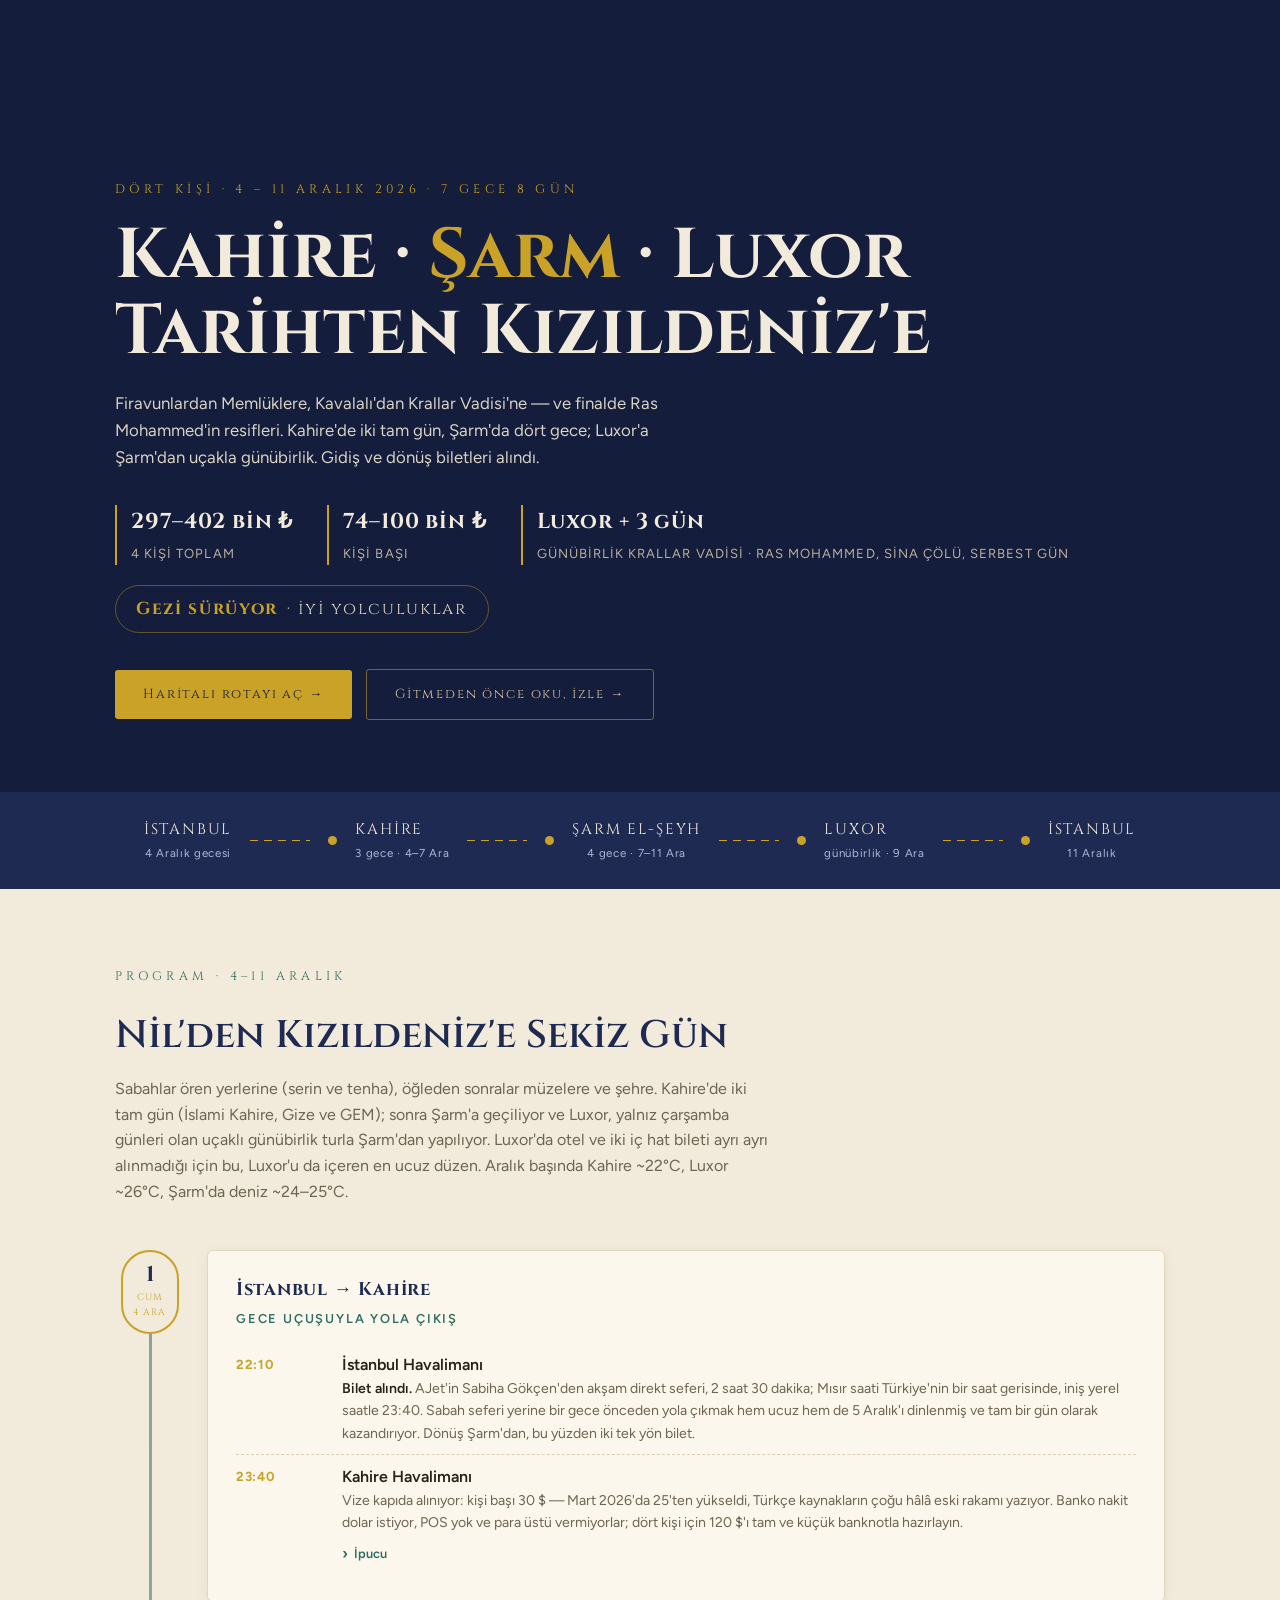
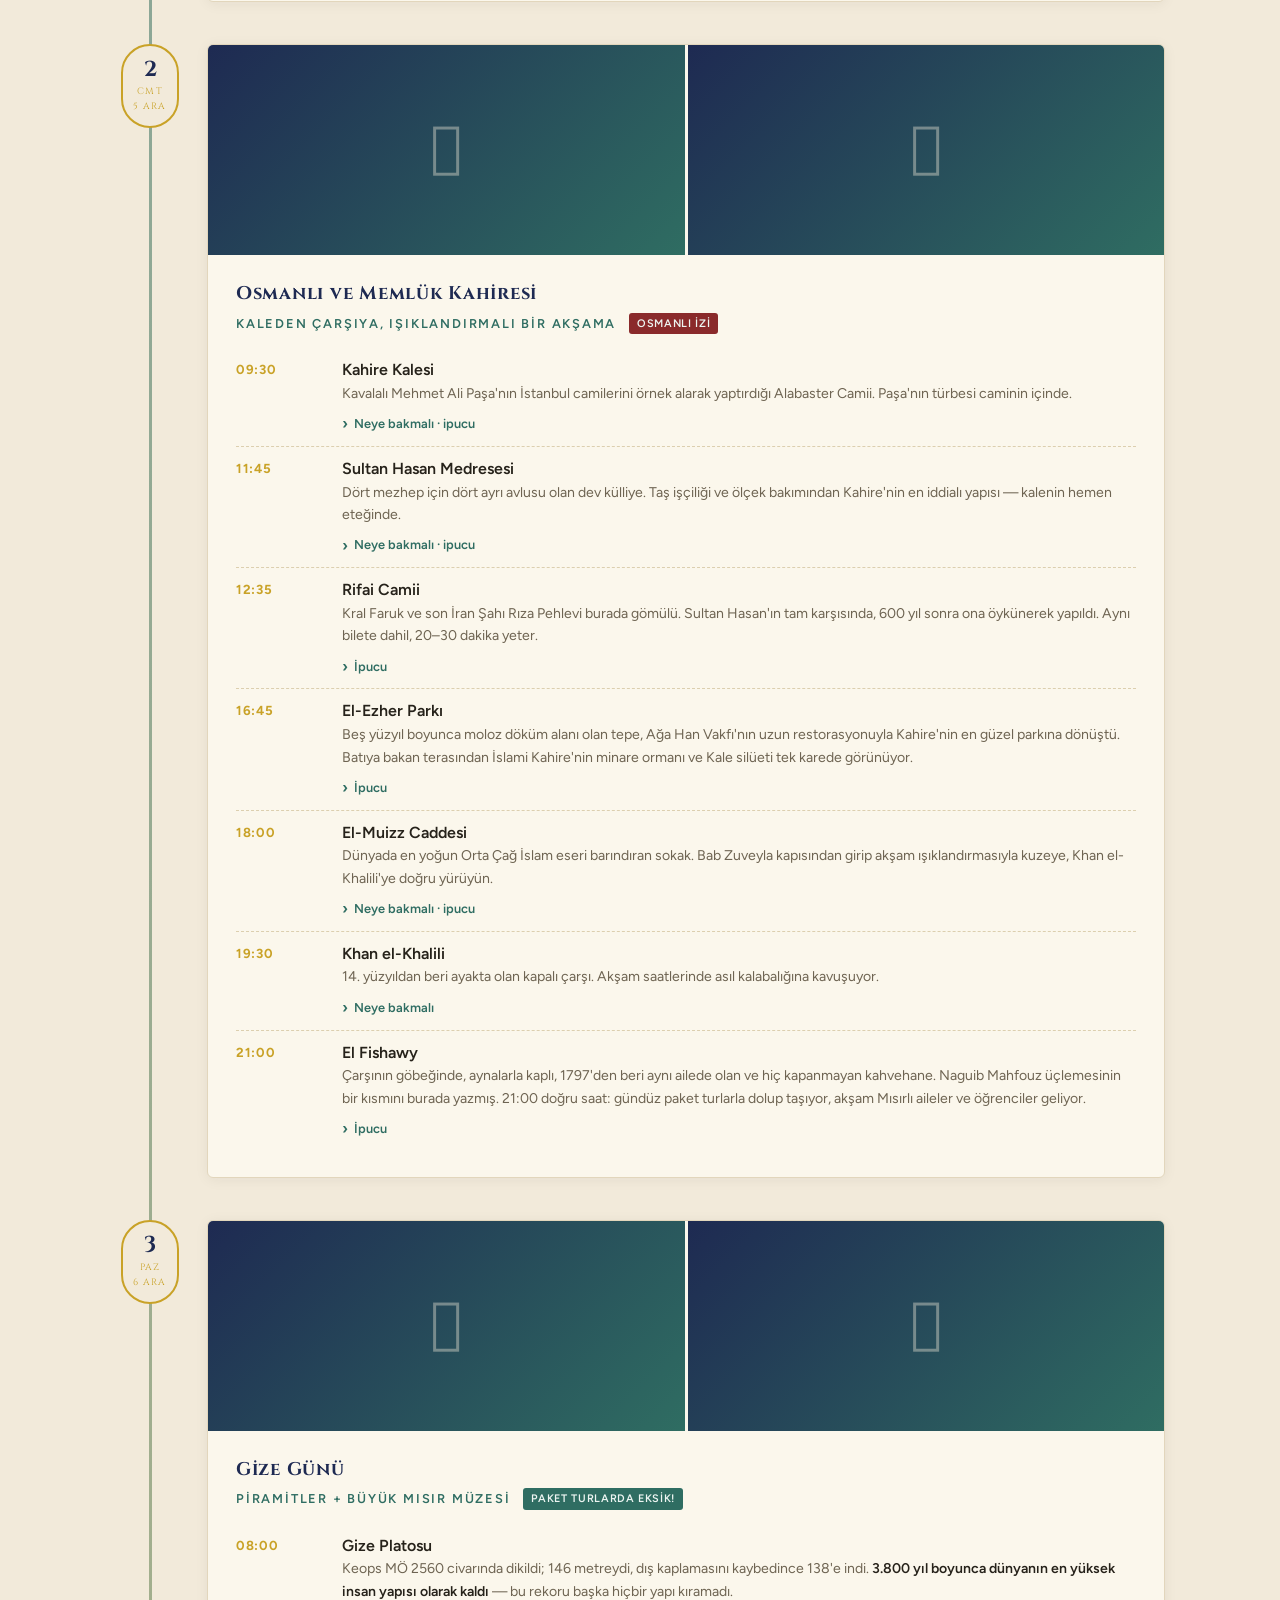
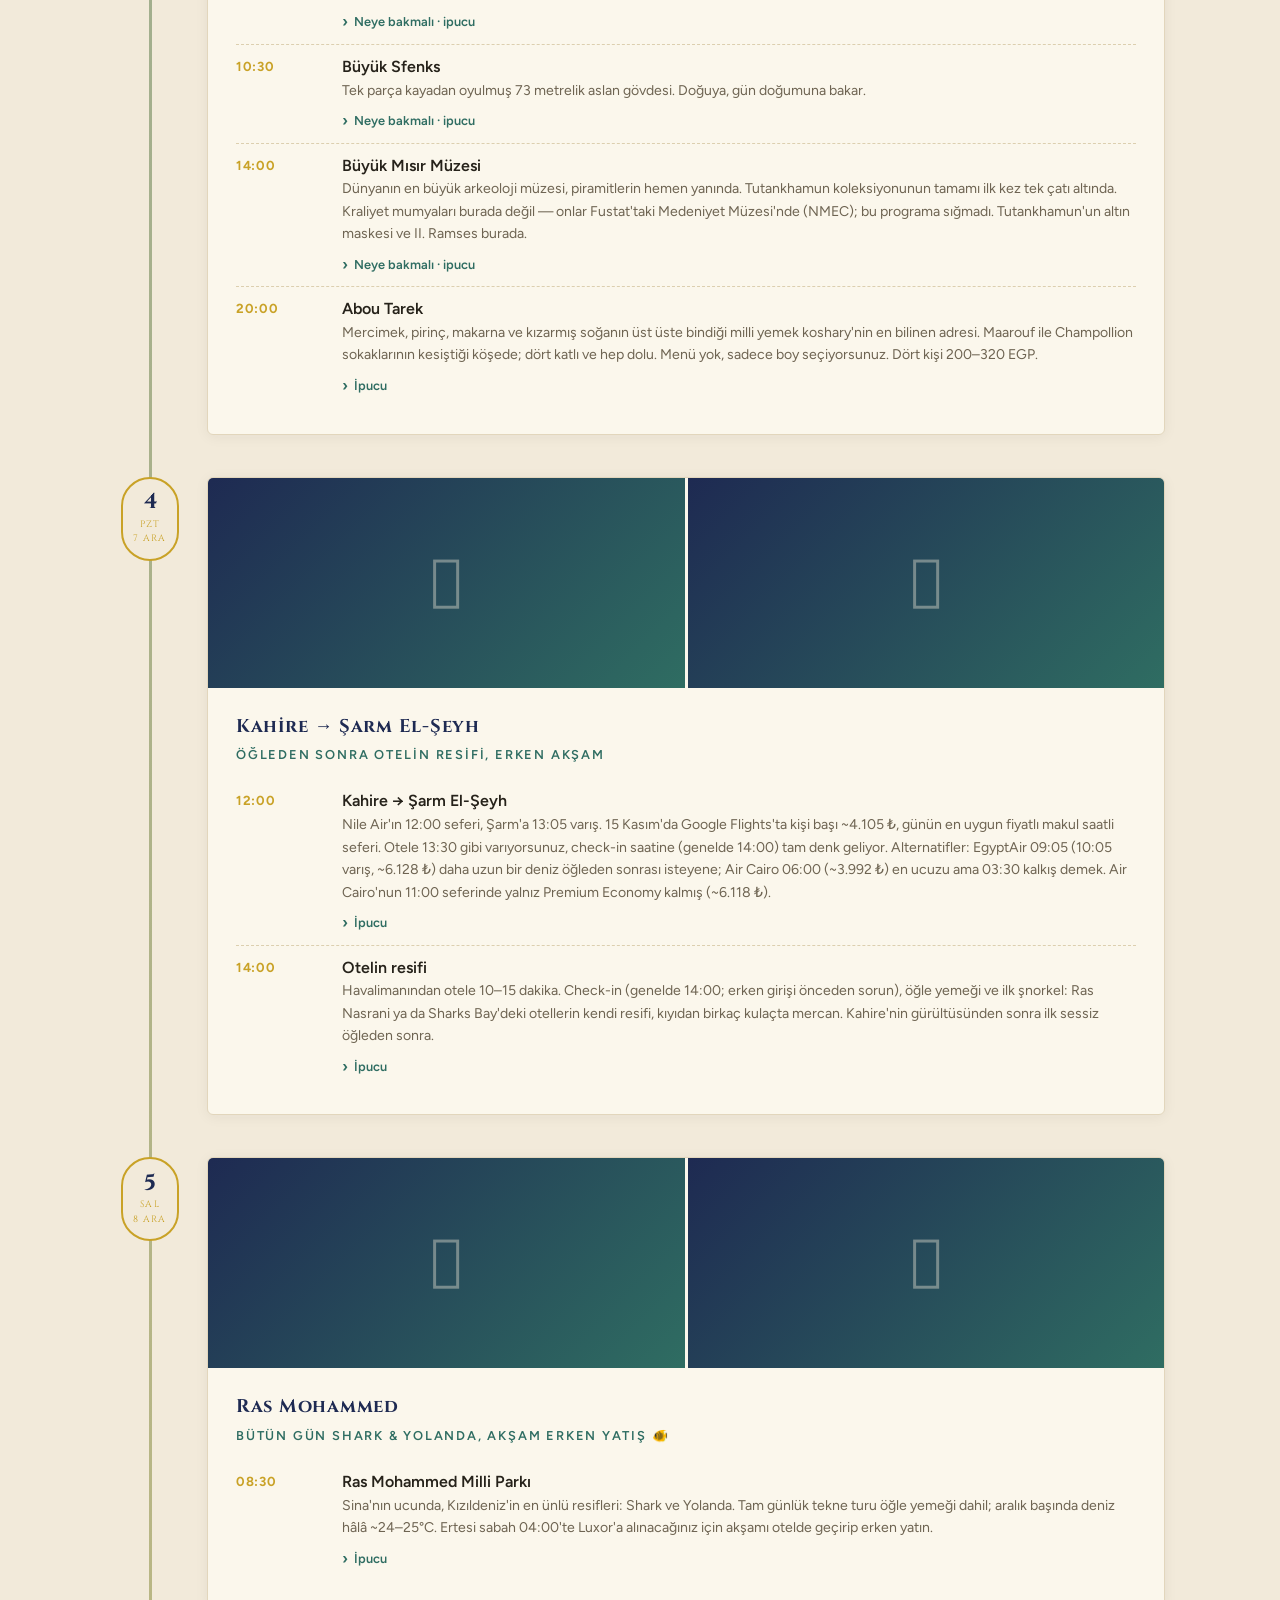
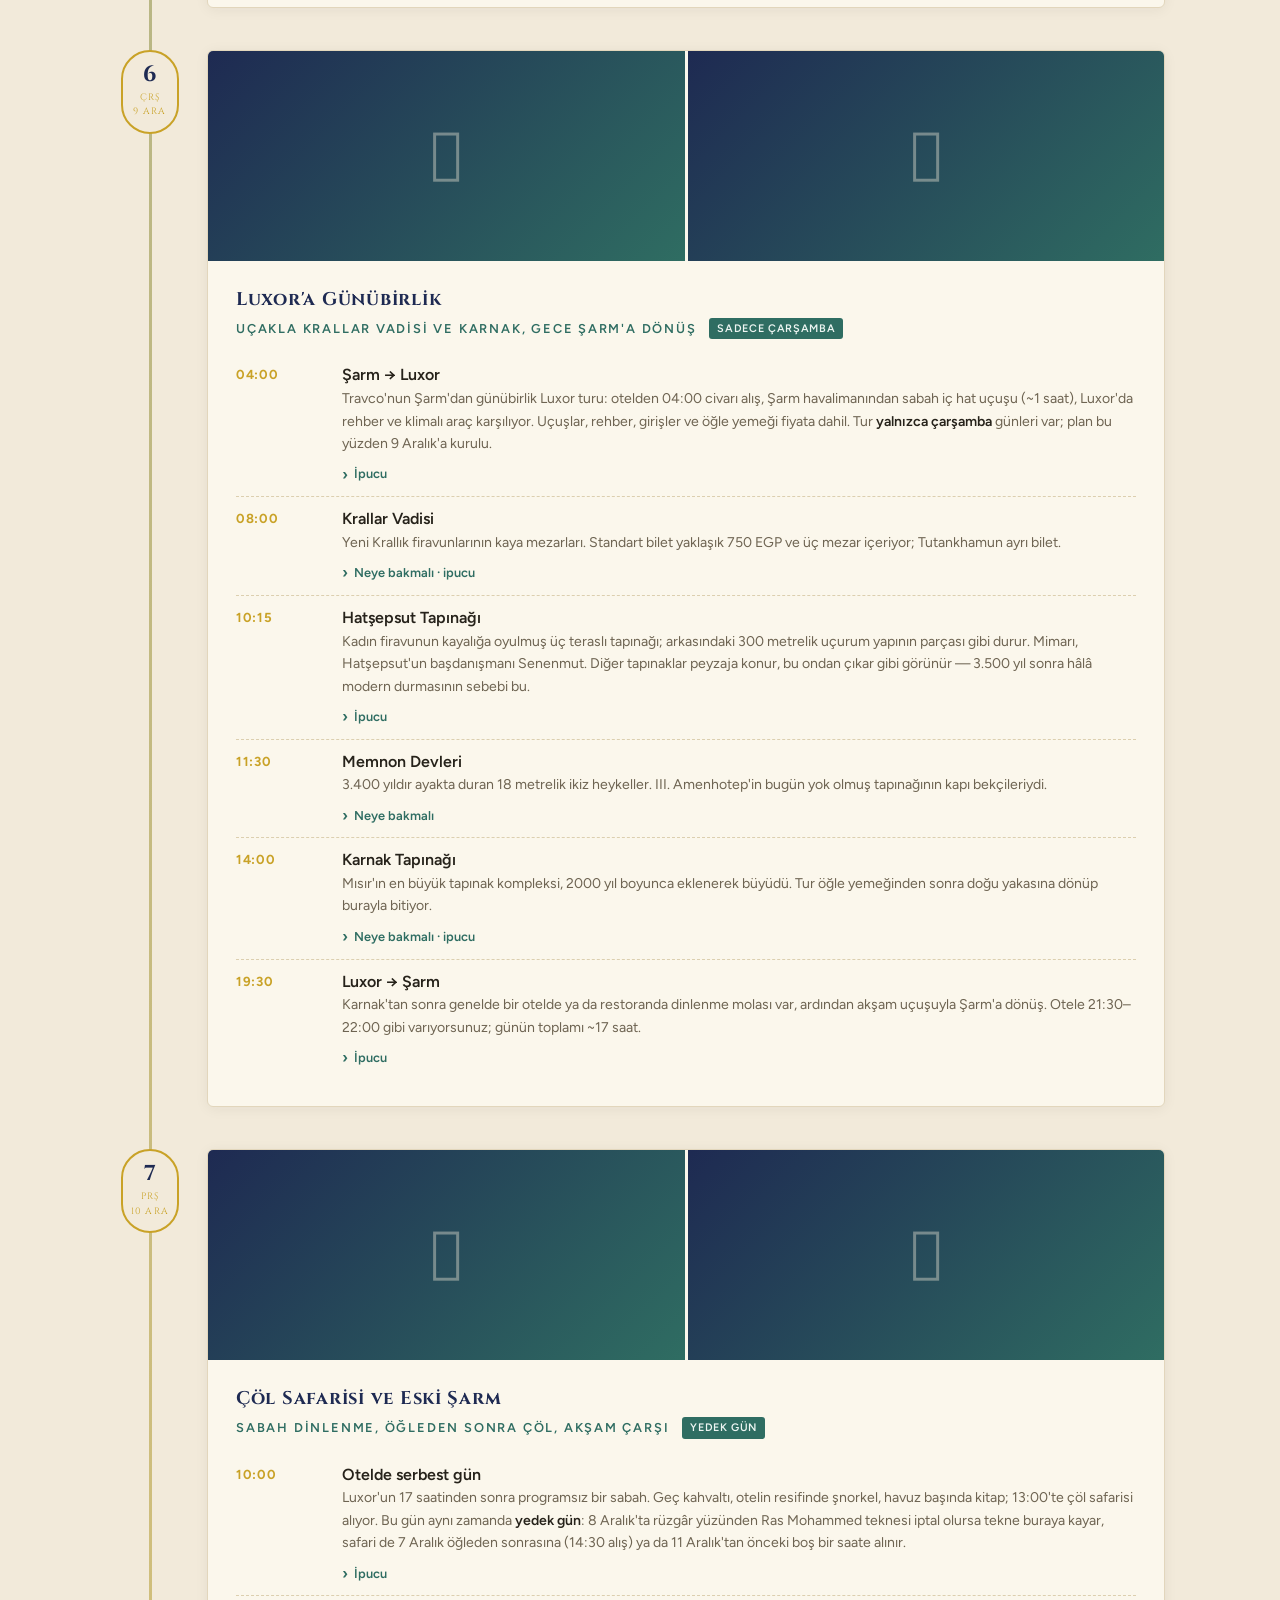
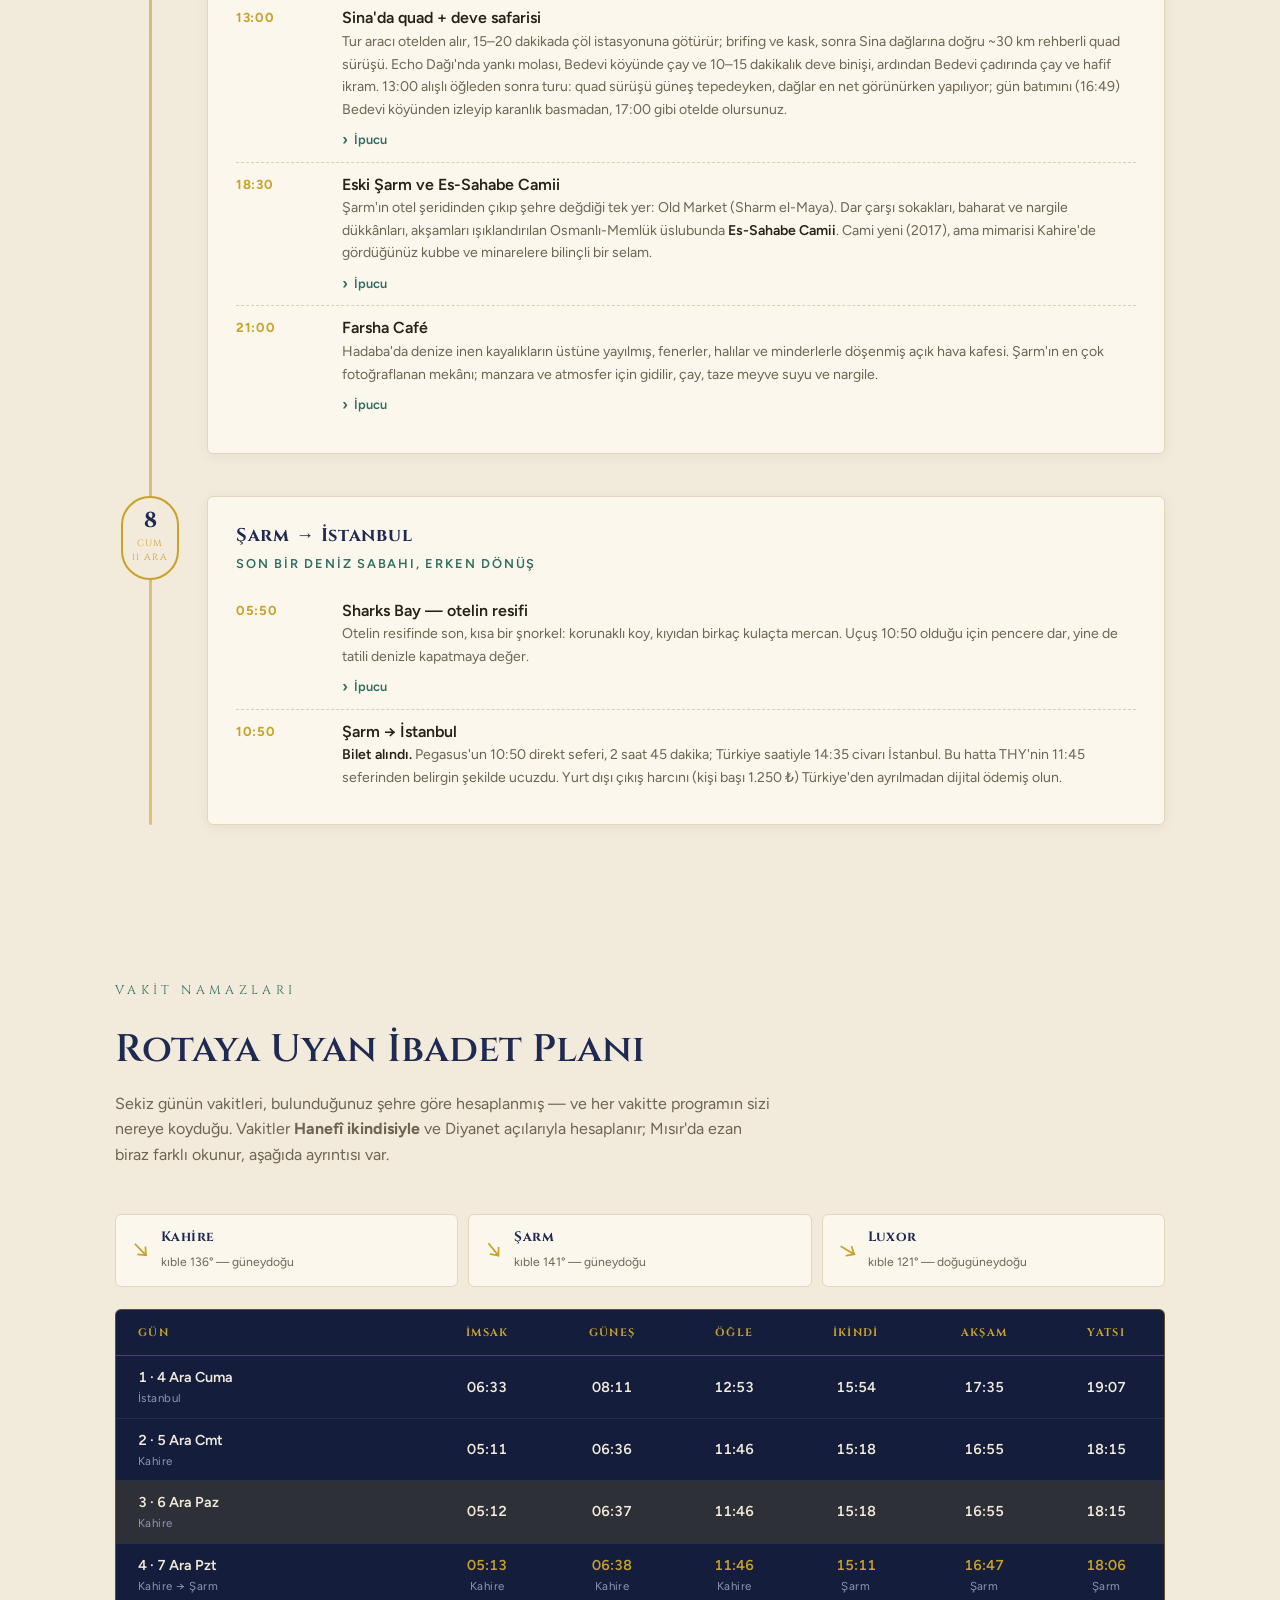
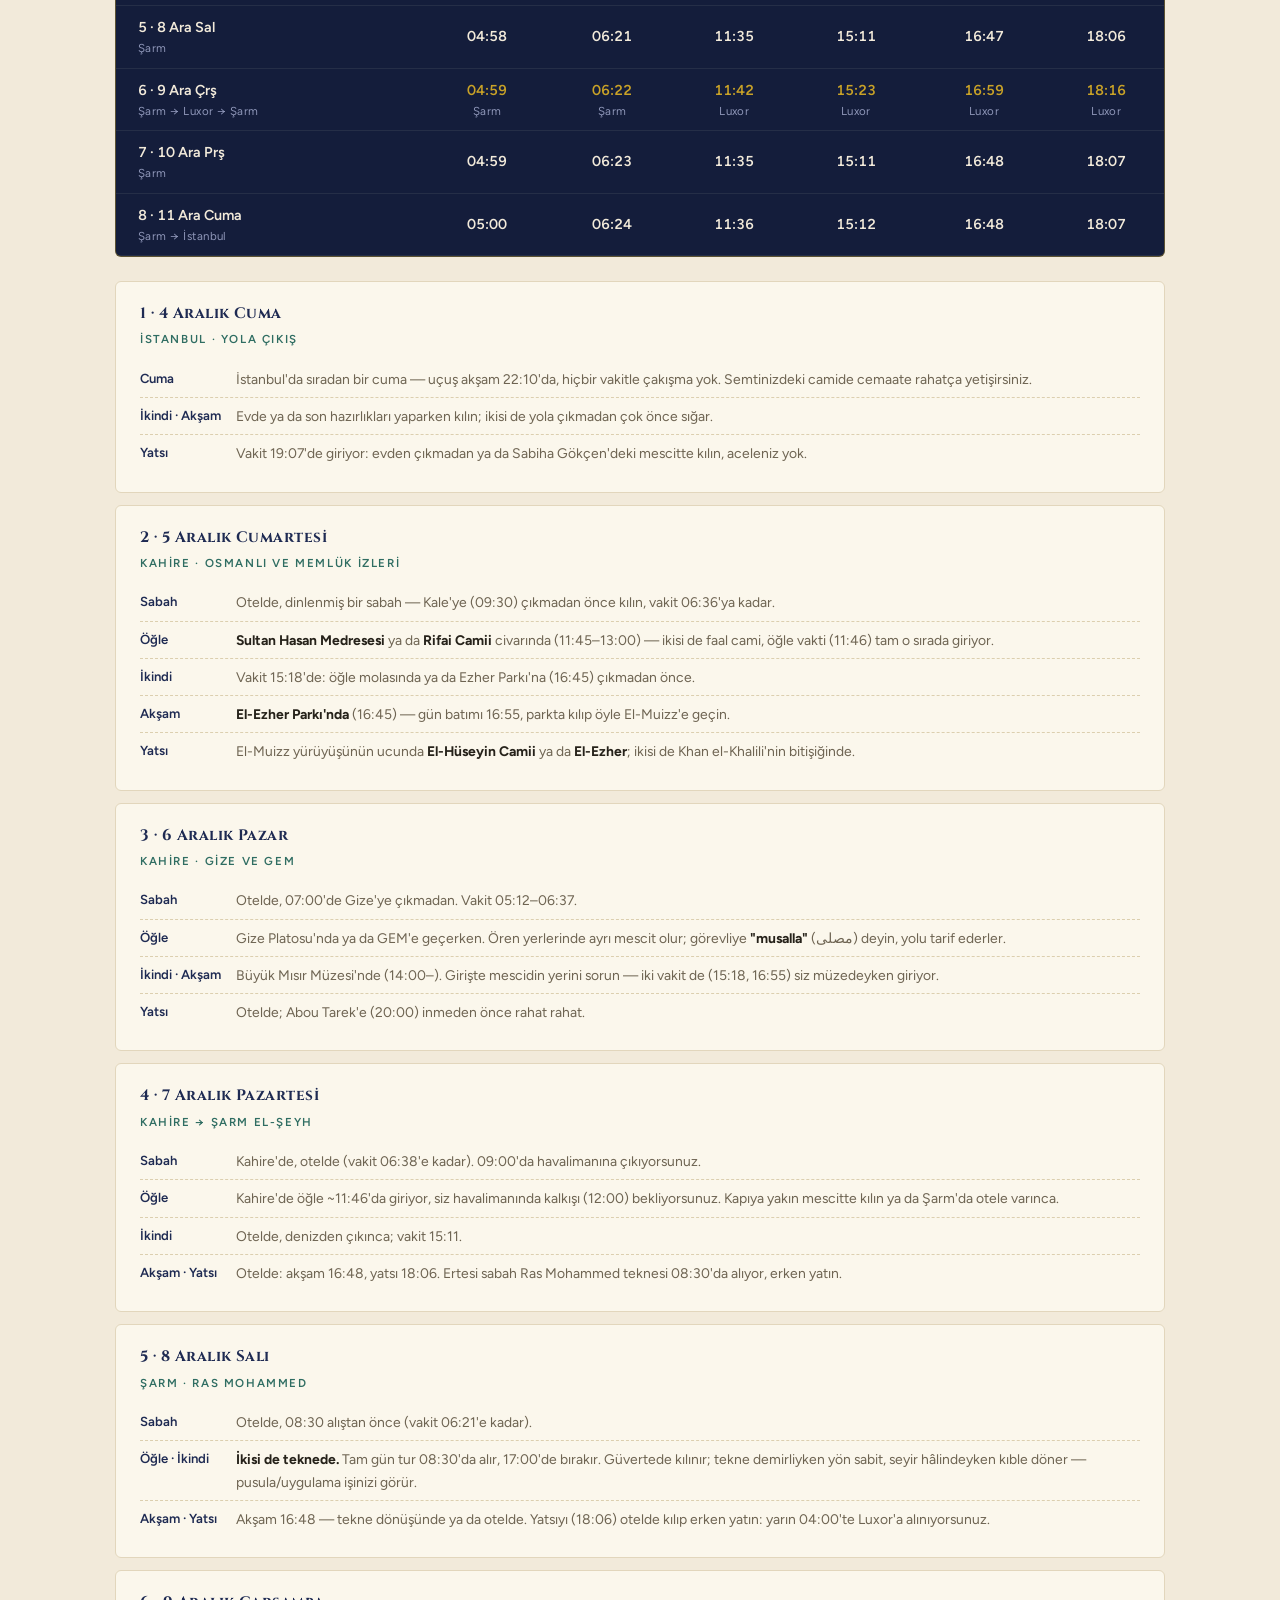
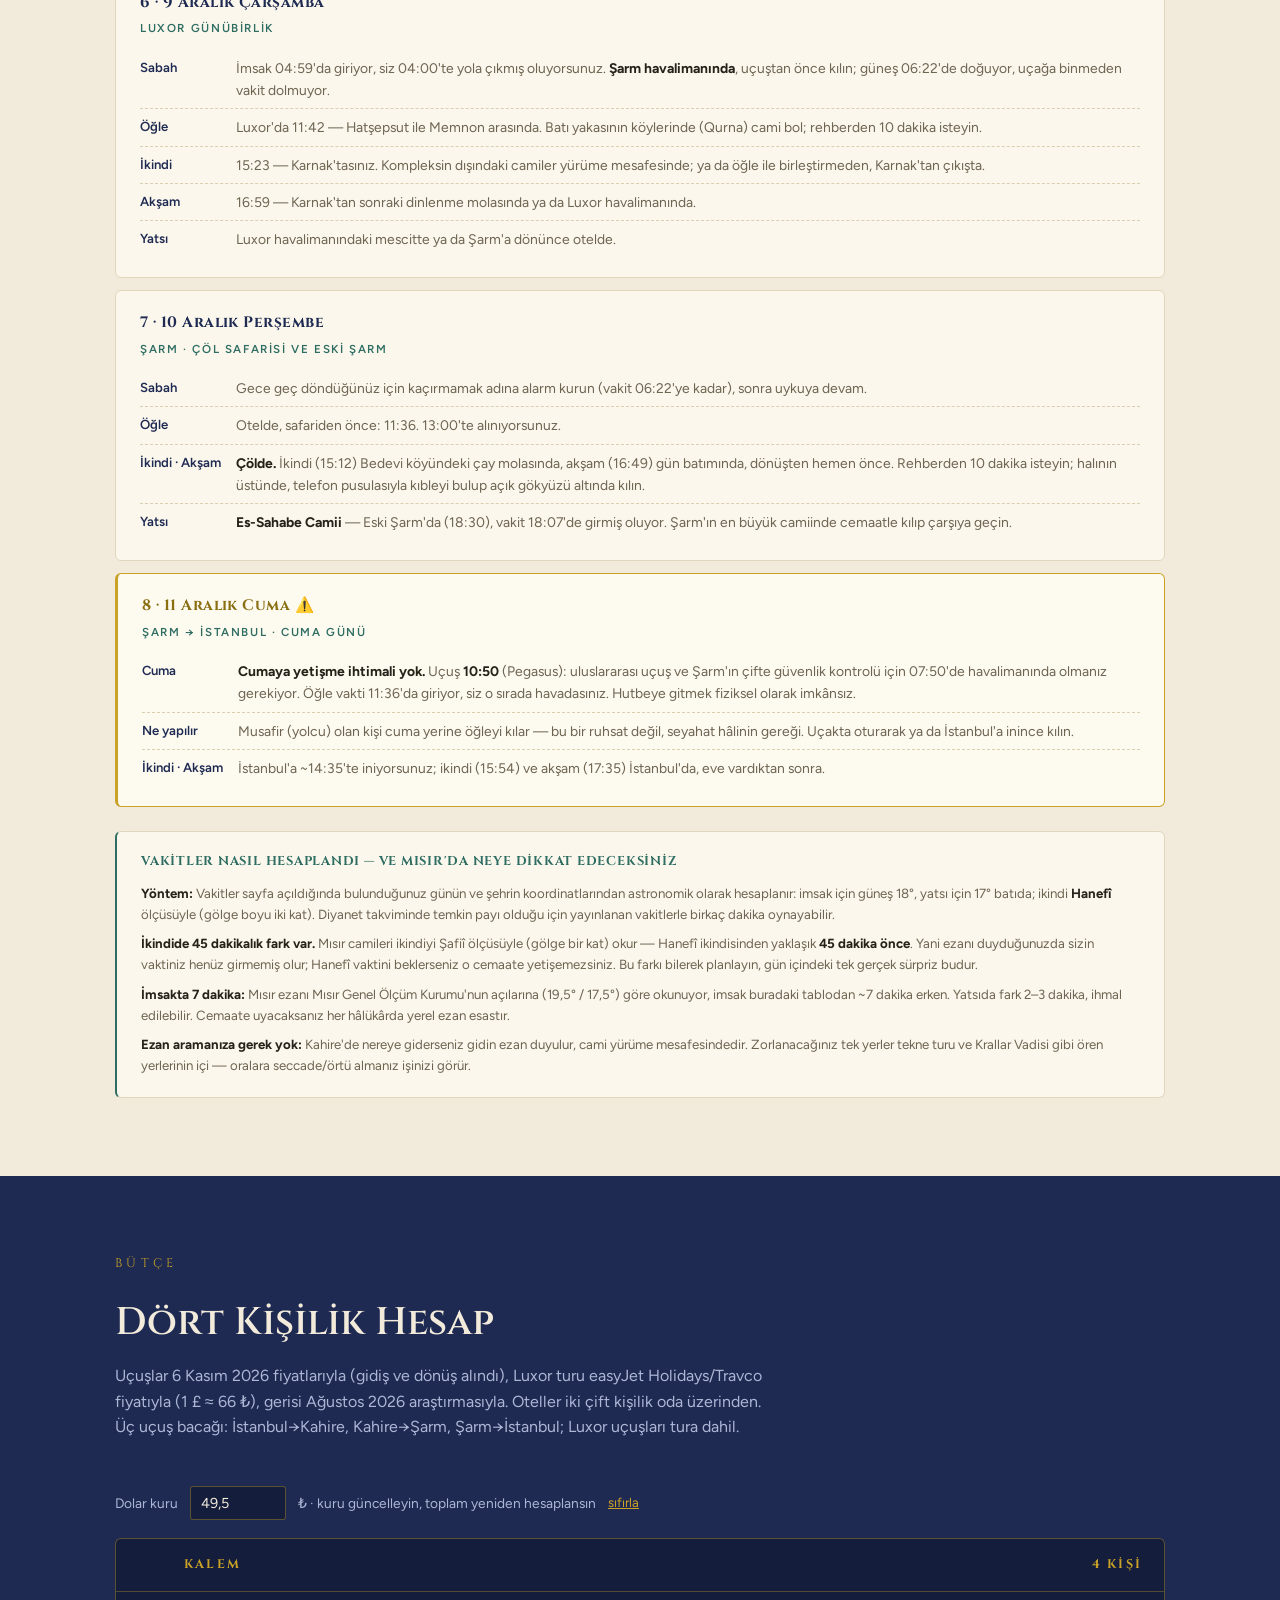
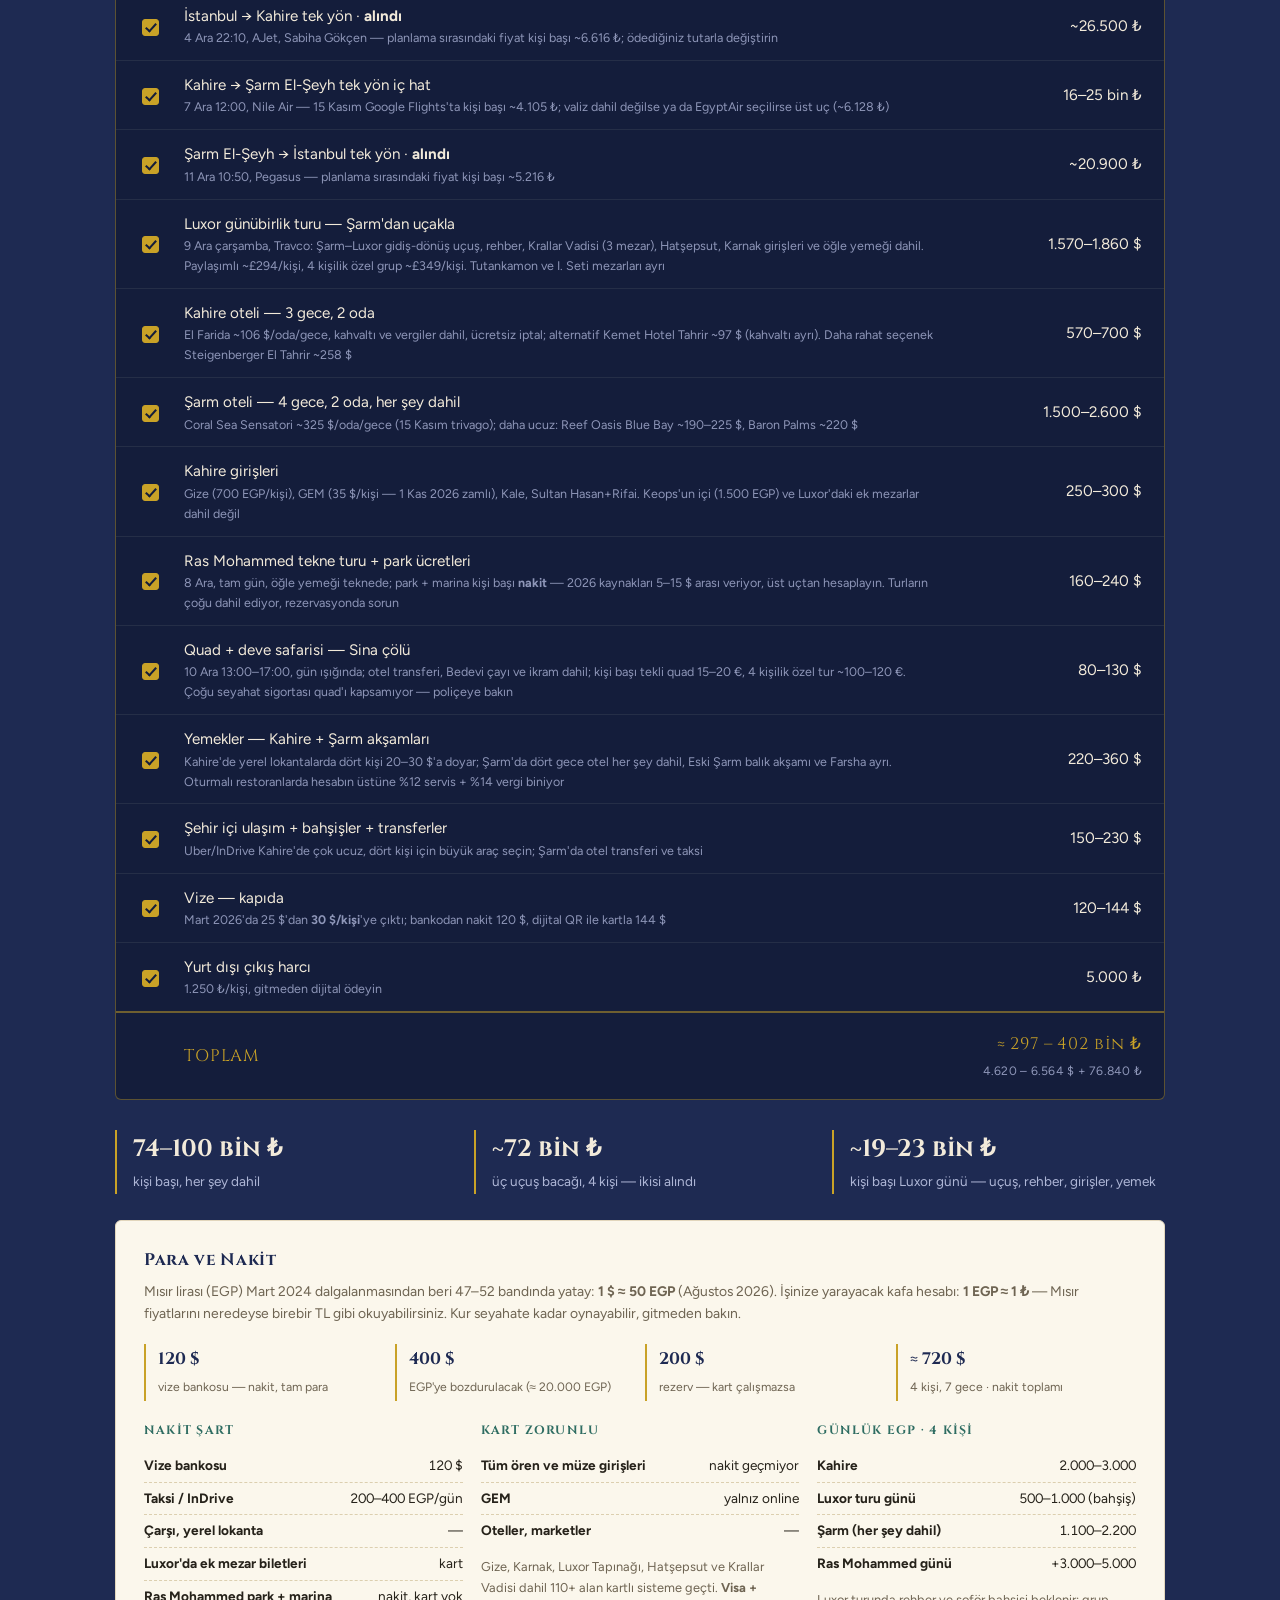
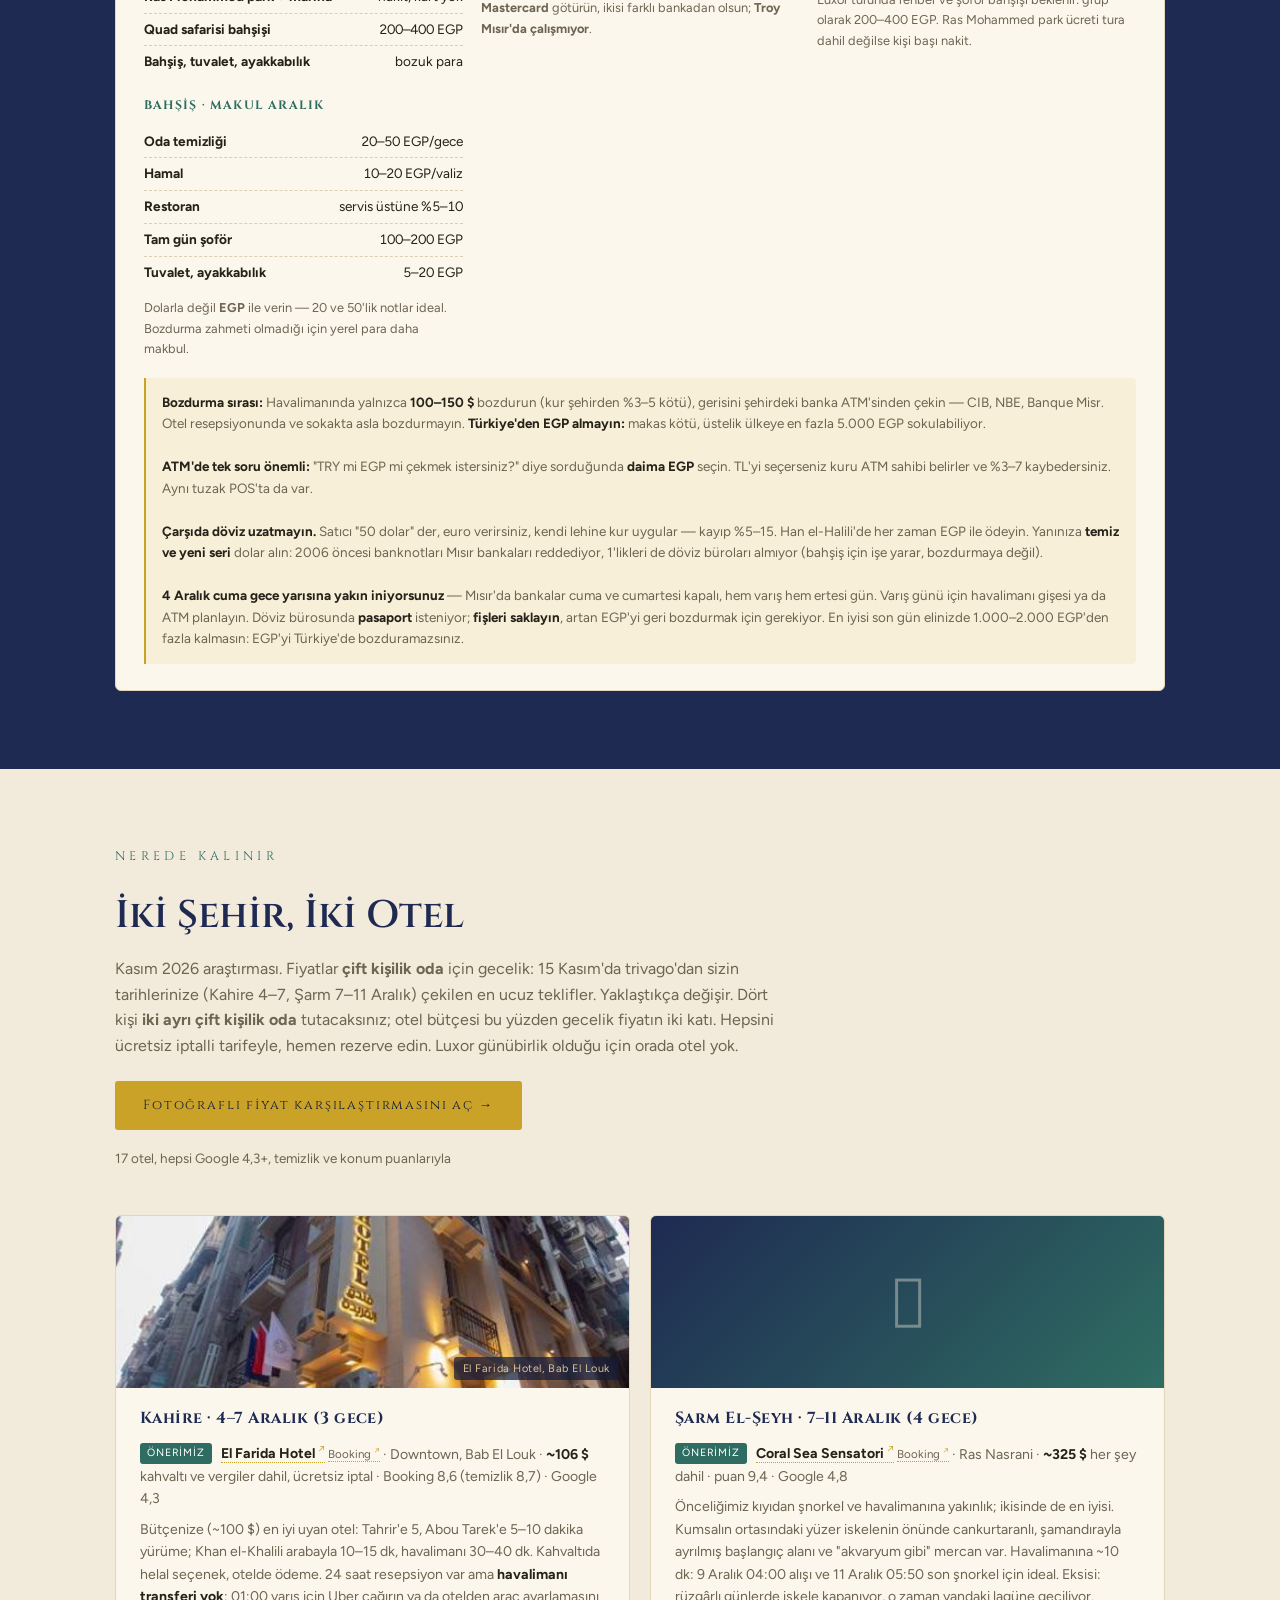
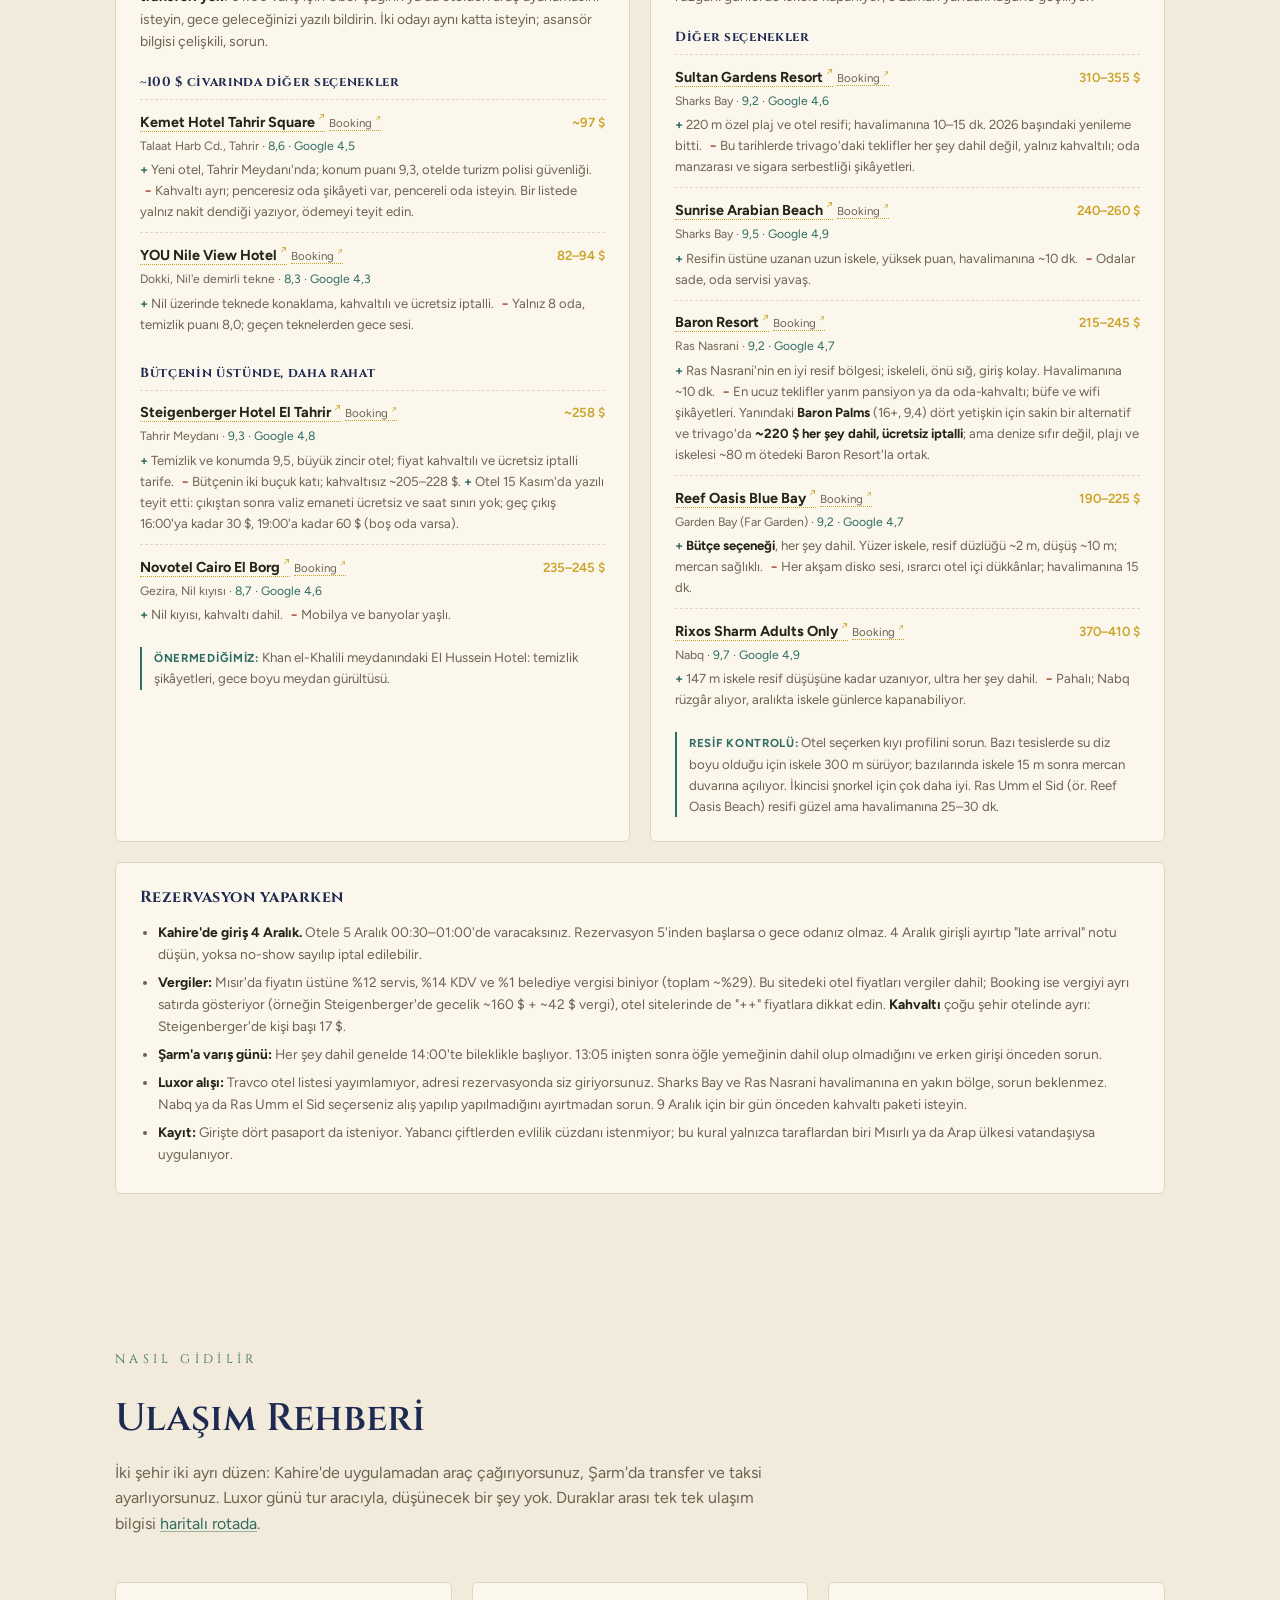
==== commit a4c99be2: "Steigenberger El Tahrir: ücretsiz valiz emaneti ve geç çıkış ücretleri (otelden yazılı teyit); 6 Ara" ====
--- a/index.html
+++ b/index.html
@@ -469,7 +469,7 @@
             <h3>Gize Günü</h3>
             <div class="theme">Piramitler + Büyük Mısır Müzesi <span class="tag">paket turlarda eksik!</span></div>
             <ul class="stops" data-gun="3">
-              <li><span class="t">08:00</span><div class="what"><b>Gize Platosu</b><span>Keops MÖ 2560 civarında dikildi; 146 metreydi, dış kaplamasını kaybedince 138'e indi. <b>3.800 yıl boyunca dünyanın en yüksek insan yapısı olarak kaldı</b> — bu rekoru başka hiçbir yapı kıramadı.</span><details class="devam"><summary>Neye bakmalı · ipucu</summary><span class="anlatim">Kefren daha yüksek görünür ama değildir; hem daha yüksek bir kaya tabanında durur hem de <b>tepesinde orijinal kireçtaşı kaplaması hâlâ duruyor.</b> O beyaz külah çok önemli: üç piramidin de bir zamanlar baştan aşağı böyle pürüzsüz ve parlak olduğunu gösteren tek kalıntı bu — bugün gördüğünüz basamaklı yüzey aslında iç dolgu. Mikerinos'un tabanında ise granit kaplama yarım bırakılmış, işçilerin işi nasıl yaptığı orada görülüyor. Platonun güneyindeki üç küçük piramit kraliçelere ait.</span><span class="ipucu-mini">Kapı açılışında girin: serin, tenha, ışık ideal. Giriş kişi başı 700 EGP. Yeni ana kapı <b>Fayyum Yolu üzerindeki Ziyaretçi Merkezi</b> — taksiciye bunu tarif edin, eski Al-Haram kapısını değil; oradaki kartlı makinelerden bileti kendiniz alıp kimseyle muhatap olmadan turnikeye geçersiniz. Sfenks tarafındaki kapıda gişe yok, oradan yalnız önceden alınmış biletle girilir ama çıkış için ideal. Plato içinde bilete dahil ücretsiz elektrikli servis dolaşıyor (08:00'den önce çalışmıyor) — Keops'tan Sfenks'e 1,3 km'yi yürümek istemezseniz binin. Keops'un içine girmek ayrı bilet ve pahalı (1.500 EGP): içeride oyma da hazine de yok, çıplak granit oda ve dar rampa var. Bir piramidin içini görmek istiyorsanız Kefren piramidi 280 EGP'ye aynı deneyimi veriyor; programda başka piramit içi yok, bu fırsatı değerlendirin. "Bedava" deve/at teklifi yoktur: binerken değil <b>inerken</b> pazarlık yapılır, o yüzden hiç binmeyin.</span></details></div></li>
+              <li><span class="t">08:00</span><div class="what"><b>Gize Platosu</b><span>Keops MÖ 2560 civarında dikildi; 146 metreydi, dış kaplamasını kaybedince 138'e indi. <b>3.800 yıl boyunca dünyanın en yüksek insan yapısı olarak kaldı</b> — bu rekoru başka hiçbir yapı kıramadı.</span><details class="devam"><summary>Neye bakmalı · ipucu</summary><span class="anlatim">Kefren daha yüksek görünür ama değildir; hem daha yüksek bir kaya tabanında durur hem de <b>tepesinde orijinal kireçtaşı kaplaması hâlâ duruyor.</b> O beyaz külah çok önemli: üç piramidin de bir zamanlar baştan aşağı böyle pürüzsüz ve parlak olduğunu gösteren tek kalıntı bu — bugün gördüğünüz basamaklı yüzey aslında iç dolgu. Mikerinos'un tabanında ise granit kaplama yarım bırakılmış, işçilerin işi nasıl yaptığı orada görülüyor. Platonun güneyindeki üç küçük piramit kraliçelere ait.</span><span class="ipucu-mini"><b>6 Aralık akşamı Şarm'a geçecekseniz:</b> sabah otelden çıkış yapıp valizleri Steigenberger El Tahrir'e bırakın — emanet <b>ücretsiz ve saat sınırı yok</b> (otel 15 Kasım'da yazılı teyit etti). Havalimanından önce duş için bir odayı tutmak isterseniz geç çıkış 16:00'ya kadar 30 $, 19:00'a kadar 60 $, sonrası tam gece; boş oda olmasına bağlı, 5 Aralık akşamı resepsiyondan isteyin. Kapı açılışında girin: serin, tenha, ışık ideal. Giriş kişi başı 700 EGP. Yeni ana kapı <b>Fayyum Yolu üzerindeki Ziyaretçi Merkezi</b> — taksiciye bunu tarif edin, eski Al-Haram kapısını değil; oradaki kartlı makinelerden bileti kendiniz alıp kimseyle muhatap olmadan turnikeye geçersiniz. Sfenks tarafındaki kapıda gişe yok, oradan yalnız önceden alınmış biletle girilir ama çıkış için ideal. Plato içinde bilete dahil ücretsiz elektrikli servis dolaşıyor (08:00'den önce çalışmıyor) — Keops'tan Sfenks'e 1,3 km'yi yürümek istemezseniz binin. Keops'un içine girmek ayrı bilet ve pahalı (1.500 EGP): içeride oyma da hazine de yok, çıplak granit oda ve dar rampa var. Bir piramidin içini görmek istiyorsanız Kefren piramidi 280 EGP'ye aynı deneyimi veriyor; programda başka piramit içi yok, bu fırsatı değerlendirin. "Bedava" deve/at teklifi yoktur: binerken değil <b>inerken</b> pazarlık yapılır, o yüzden hiç binmeyin.</span></details></div></li>
               <li><span class="t">10:30</span><div class="what"><b>Büyük Sfenks</b><span>Tek parça kayadan oyulmuş 73 metrelik aslan gövdesi. Doğuya, gün doğumuna bakar.</span><details class="devam"><summary>Neye bakmalı · ipucu</summary><span class="anlatim">Pençelerinin arasında duran <b>Rüya Steli</b>: IV. Tutmosis, Sfenks'in rüyasına girip beni kumdan kurtar sana tahtı vereyim dediğini yazdırmış — kendi meşruiyetini bir rüyaya dayandıran firavun. Burnun Napolyon'un askerlerince kırıldığı hikâyesi doğru değil; burun Napolyon'dan yüzyıllar önce zaten yoktu. Hemen yanında <b>Kefren'in Vadi Tapınağı</b> duruyor: Eski Krallık'tan kalan en iyi korunmuş yapı, bazı granit blokları 100 tonun üzerinde.</span><span class="ipucu-mini">"Fotoğrafınızı çekeyim" diye telefonunuzu isteyen kişi sonunda para istiyor, azına da itiraz ediyor. Elinize kola/şal tutuşturulursa almayın.</span></details></div></li>
               <li><span class="t">14:00</span><div class="what"><b>Büyük Mısır Müzesi</b><span>Dünyanın en büyük arkeoloji müzesi, piramitlerin hemen yanında. Tutankhamun koleksiyonunun tamamı ilk kez tek çatı altında. Kraliyet mumyaları burada değil — onlar Fustat'taki Medeniyet Müzesi'nde (NMEC); bu programa sığmadı. Tutankhamun'un altın maskesi ve II. Ramses burada.</span><details class="devam"><summary>Neye bakmalı · ipucu</summary><span class="anlatim">Girişteki <b>Büyük Merdiven</b> kraliyet heykelleriyle çevrili ve yukarı çıktıkça sonundaki pencere piramitleri çerçeveliyor — müzenin en iyi tasarım kararı. Atriyumda 11 metrelik <b>II. Ramses kolosu</b>. Tutankhamun galerilerinde koleksiyonun tamamı: 5.000'den fazla parça, tarihte ilk kez bir arada. Keops'un yanındaki çukurda bulunan <b>güneş teknesi</b> de buraya taşındı.</span><span class="ipucu-mini">Öğle yemeği derdi yok: müzenin içinde <b>Zooba</b> (koshari, taameya, şavarma — hijyeni yüksek, alkolsüz, dört kişi 800–1.400 EGP), Mandarine Koueider (şark tatlıları) ve birkaç kafe var, hepsi 18:00'e kadar açık. Platodan çıkarken manzaralı bir öğle isterseniz plato içindeki <b>9 Pyramids Lounge</b> dokuz piramide birden bakıyor (09:00–17:00, son giriş 16:00, rezervasyon iyi olur). Gişe satışı yok, bilet saat dilimli: gitmeden <a href="https://tickets.gem.eg" target="_blank" rel="noopener">tickets.gem.eg</a> üzerinden alın (visit-gem.com artık buraya yönleniyor). 1 Kasım 2026'da zam yürürlükte — kişi başı 35 $. 6 Aralık pazara denk geliyor, o gün galeriler 18:00'de kapanıp son girişi 17:00'de kesiyor; 4–5 saatlik müze için 14:00 dilimi sınırda, mümkünse daha erken bir dilim seçin. Dört kişilik bileti tek siparişte alın.</span></details></div></li>
               <li><span class="t">20:00</span><div class="what"><b>Abou Tarek</b><span>Mercimek, pirinç, makarna ve kızarmış soğanın üst üste bindiği milli yemek koshary'nin en bilinen adresi. Maarouf ile Champollion sokaklarının kesiştiği köşede; dört katlı ve hep dolu. Menü yok, sadece boy seçiyorsunuz. Dört kişi 200–320 EGP.</span><details class="devam"><summary>İpucu</summary><span class="ipucu-mini">Kalabalığa aldanmayın, devir hızı çok yüksek — oturduktan ~5 dakika sonra önünüzde. Rezervasyon yok, sıraya girip oturuyorsunuz. <b>Para yemek gelmeden önce alınıyor; bu dolandırıcılık değil, buranın usulü.</b> Nakit ve küçük banknot götürün. Sirkeli sos (daqqa) ve acı sos (shatta) ayrı geliyor — azar azar ekleyin, hepsini dökerseniz sirke ağır gelir. Kapanış saati kaynaklarda 22:00 ile 24:00 arasında çelişiyor, 20:00 her hâlükârda güvenli.</span></details></div></li>
@@ -822,7 +822,7 @@
         </ul>
         <h4 class="o-baslik">Bütçenin üstünde, daha rahat</h4>
         <ul class="otel-liste">
-          <li><div class="o-ust"><span class="o-ad"><a class="otel-l" href="https://www.google.com/maps/search/?api=1&amp;query=Steigenberger+Hotel+El+Tahrir+Cairo" target="_blank" rel="noopener"><b>Steigenberger Hotel El Tahrir</b></a> <a class="otel-l bk" href="https://www.booking.com/searchresults.html?ss=Steigenberger%20Hotel%20El%20Tahrir%20Cairo" target="_blank" rel="noopener">Booking</a></span><span class="o-fiyat">~258 $</span></div><div class="o-alt">Tahrir Meydanı · <span class="o-puan">9,3 · Google 4,8</span></div><p><span class="o-arti">+</span> Temizlik ve konumda 9,5, büyük zincir otel; fiyat kahvaltılı ve ücretsiz iptalli tarife. <span class="o-eksi">−</span> Bütçenin iki buçuk katı; kahvaltısız ~205–228 $.</p></li>
+          <li><div class="o-ust"><span class="o-ad"><a class="otel-l" href="https://www.google.com/maps/search/?api=1&amp;query=Steigenberger+Hotel+El+Tahrir+Cairo" target="_blank" rel="noopener"><b>Steigenberger Hotel El Tahrir</b></a> <a class="otel-l bk" href="https://www.booking.com/searchresults.html?ss=Steigenberger%20Hotel%20El%20Tahrir%20Cairo" target="_blank" rel="noopener">Booking</a></span><span class="o-fiyat">~258 $</span></div><div class="o-alt">Tahrir Meydanı · <span class="o-puan">9,3 · Google 4,8</span></div><p><span class="o-arti">+</span> Temizlik ve konumda 9,5, büyük zincir otel; fiyat kahvaltılı ve ücretsiz iptalli tarife. <span class="o-eksi">−</span> Bütçenin iki buçuk katı; kahvaltısız ~205–228 $. <span class="o-arti">+</span> Otel 15 Kasım'da yazılı teyit etti: çıkıştan sonra valiz emaneti ücretsiz ve saat sınırı yok; geç çıkış 16:00'ya kadar 30 $, 19:00'a kadar 60 $ (boş oda varsa).</p></li>
           <li><div class="o-ust"><span class="o-ad"><a class="otel-l" href="https://www.google.com/maps/search/?api=1&amp;query=Novotel+Cairo+El+Borg+Zamalek" target="_blank" rel="noopener"><b>Novotel Cairo El Borg</b></a> <a class="otel-l bk" href="https://www.booking.com/searchresults.html?ss=Novotel%20Cairo%20El%20Borg%20Zamalek" target="_blank" rel="noopener">Booking</a></span><span class="o-fiyat">235–245 $</span></div><div class="o-alt">Gezira, Nil kıyısı · <span class="o-puan">8,7 · Google 4,6</span></div><p><span class="o-arti">+</span> Nil kıyısı, kahvaltı dahil. <span class="o-eksi">−</span> Mobilya ve banyolar yaşlı.</p></li>
         </ul>
         <p class="ul-not"><b>Önermediğimiz:</b> Khan el-Khalili meydanındaki El Hussein Hotel: temizlik şikâyetleri, gece boyu meydan gürültüsü.</p>
